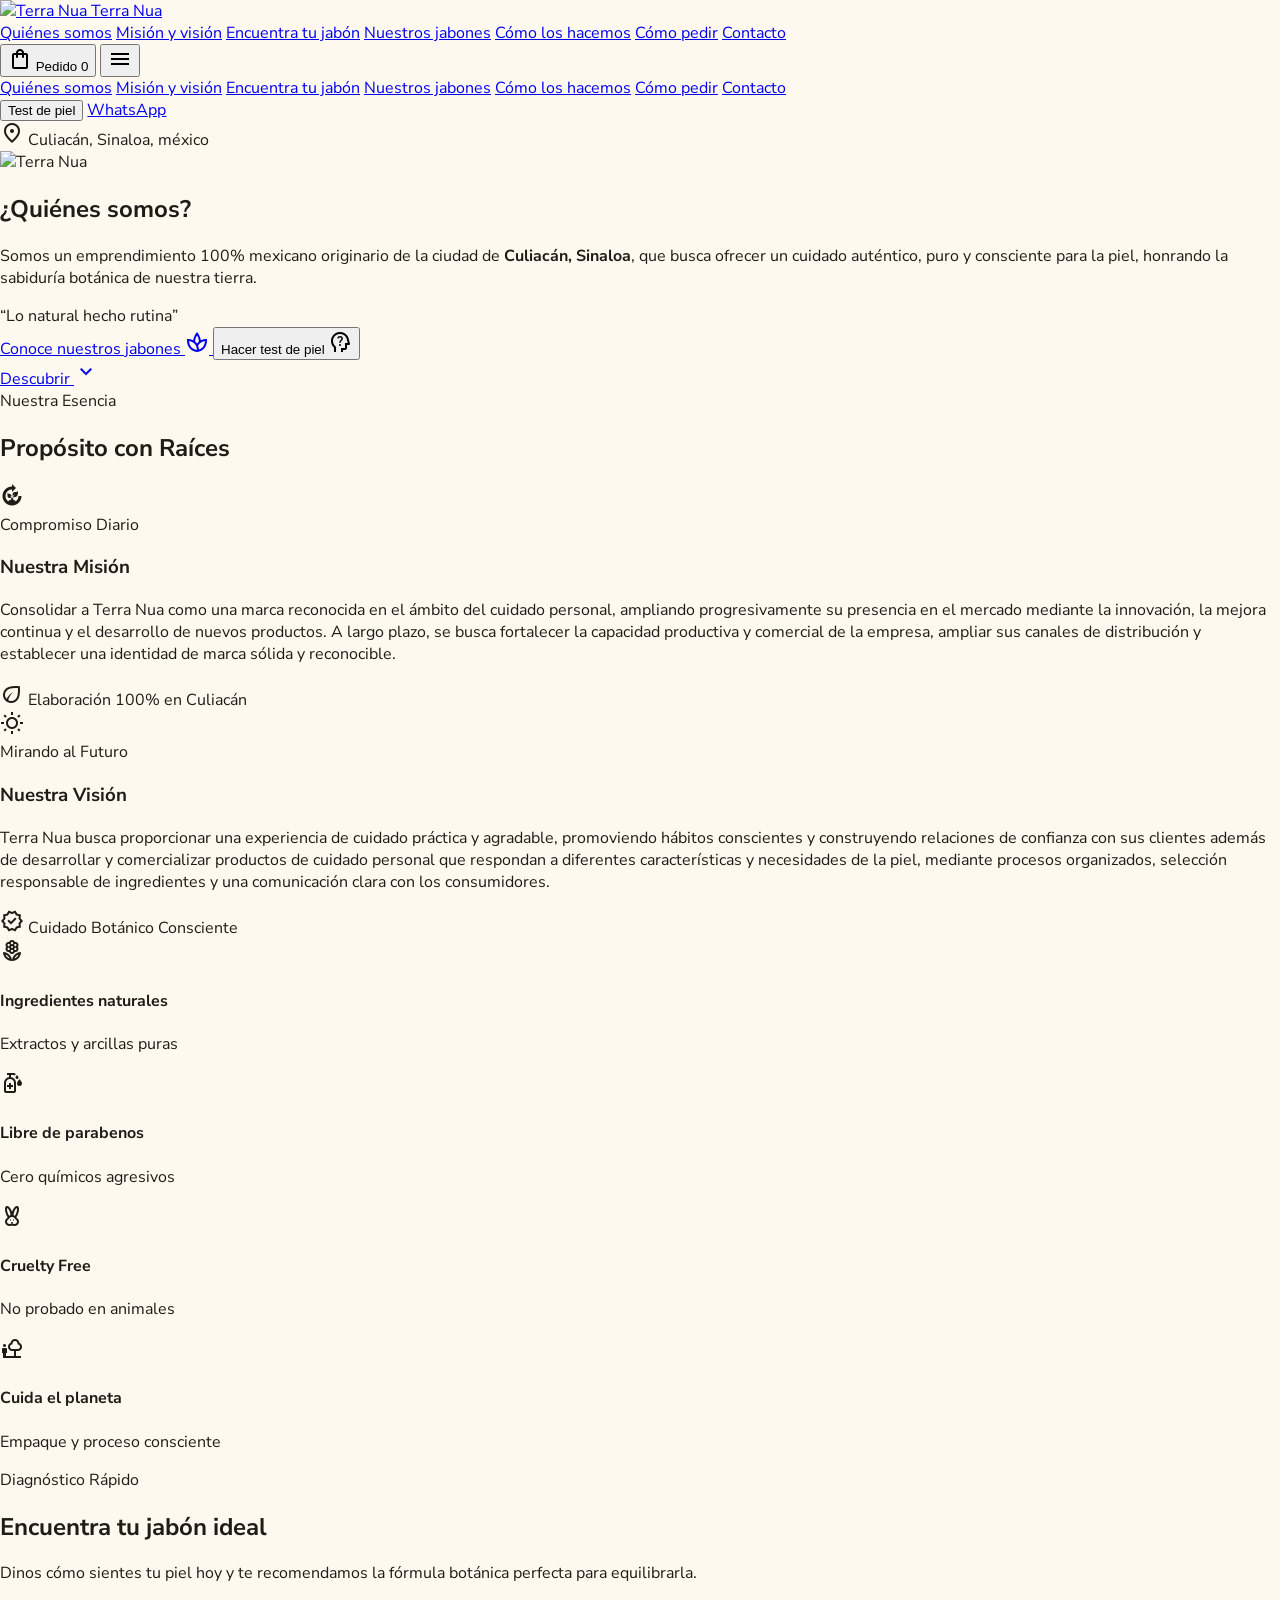
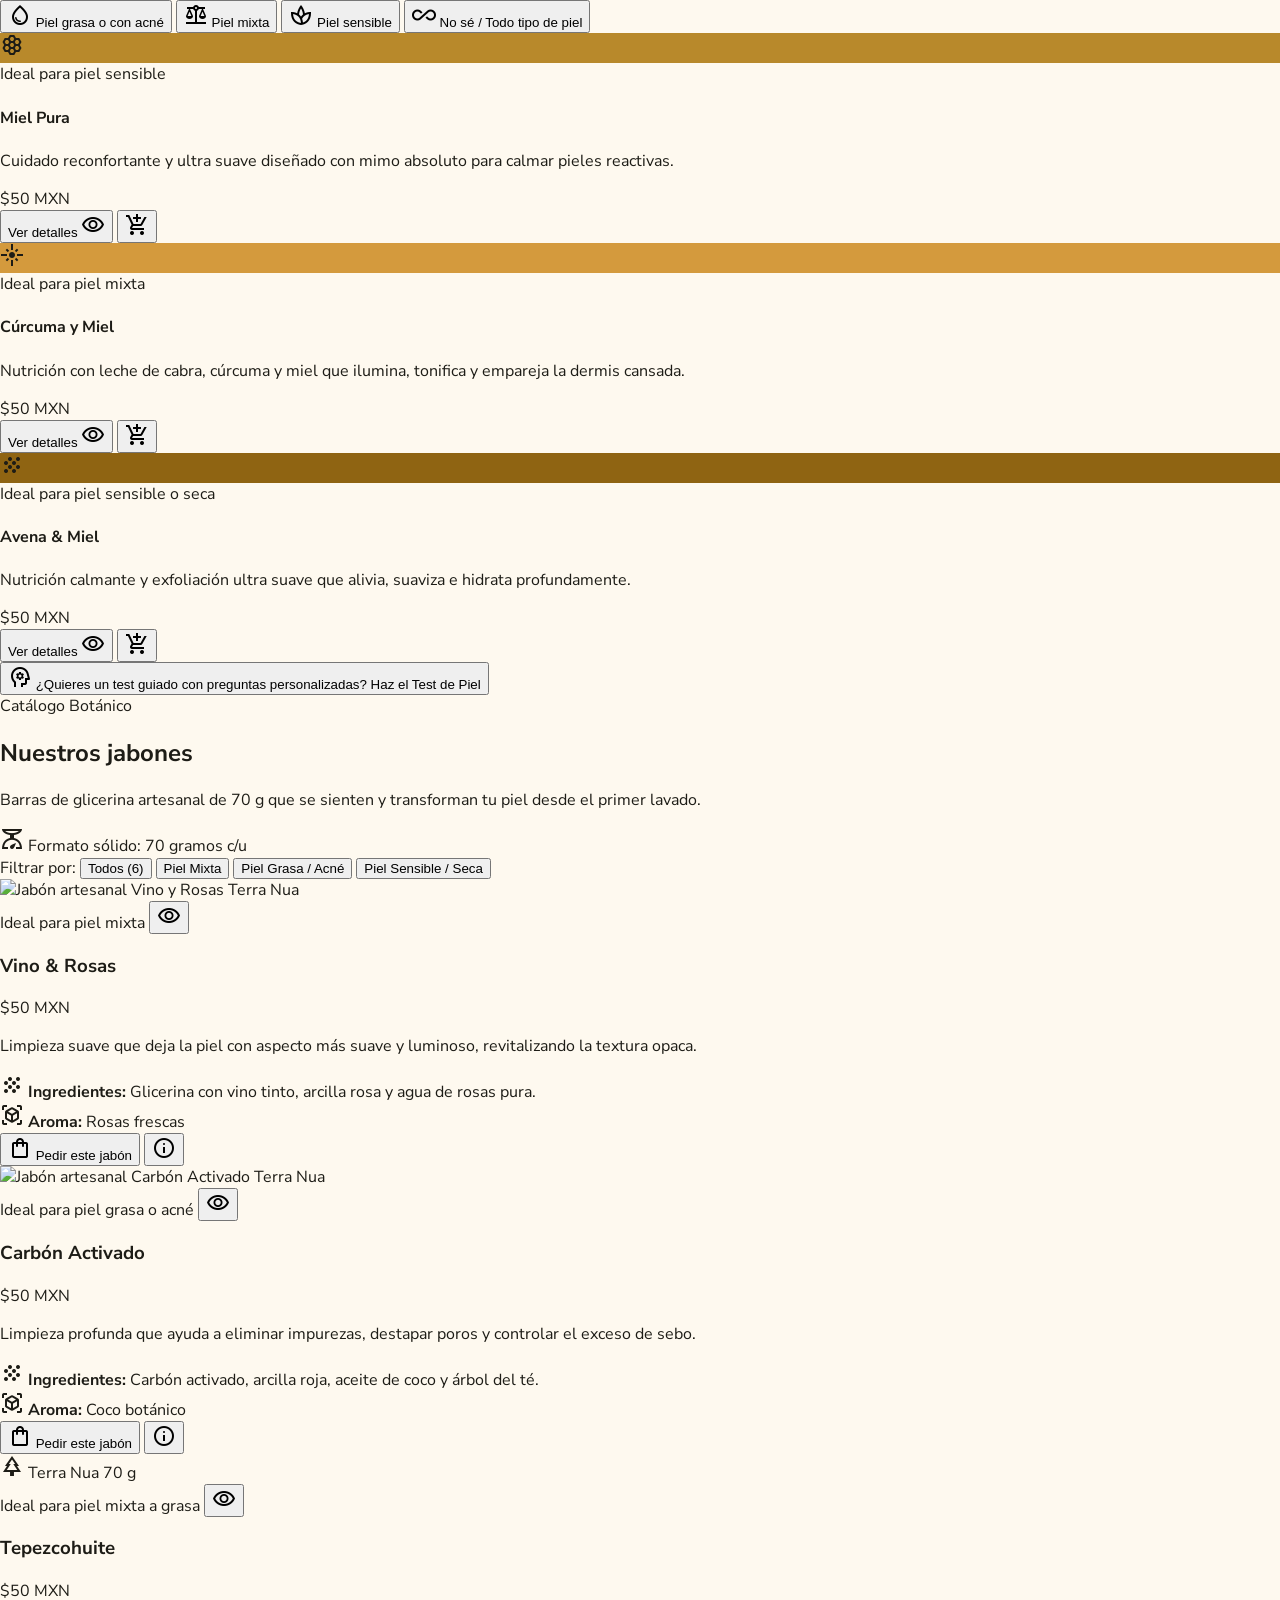
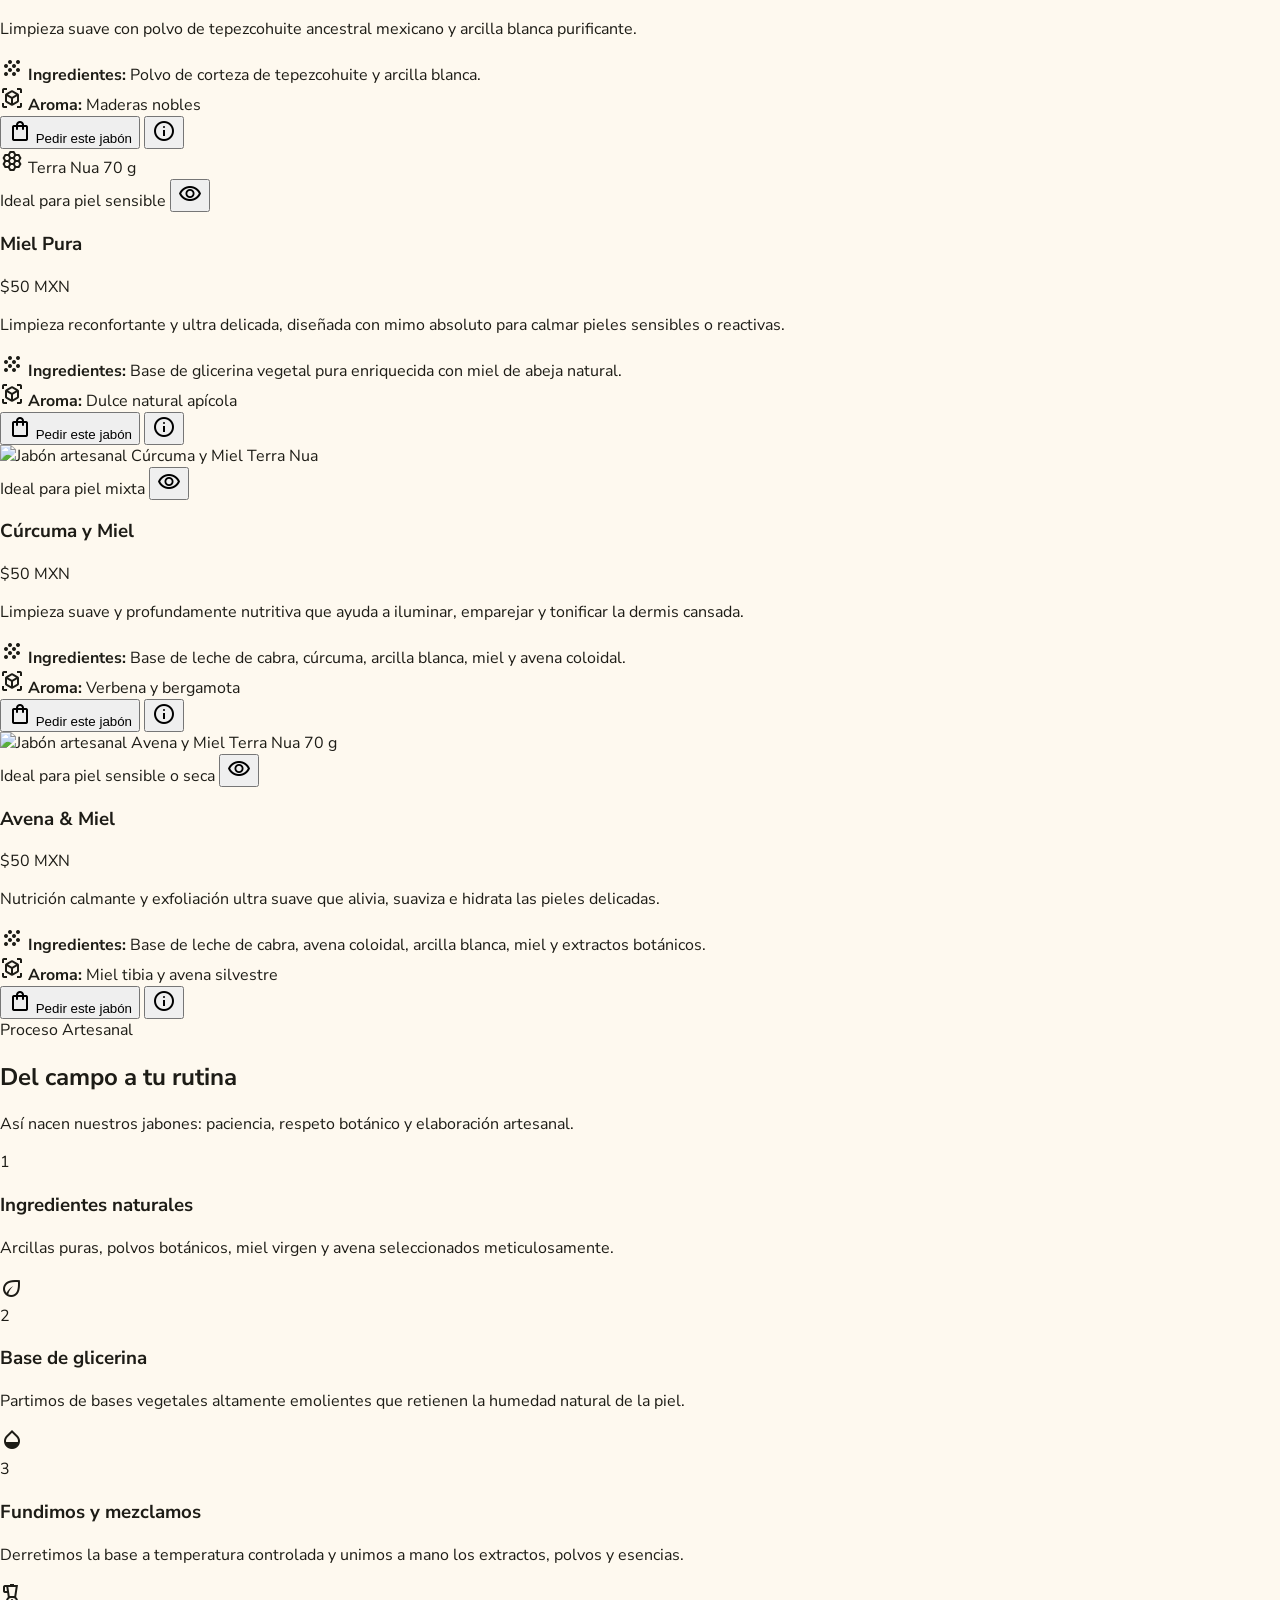
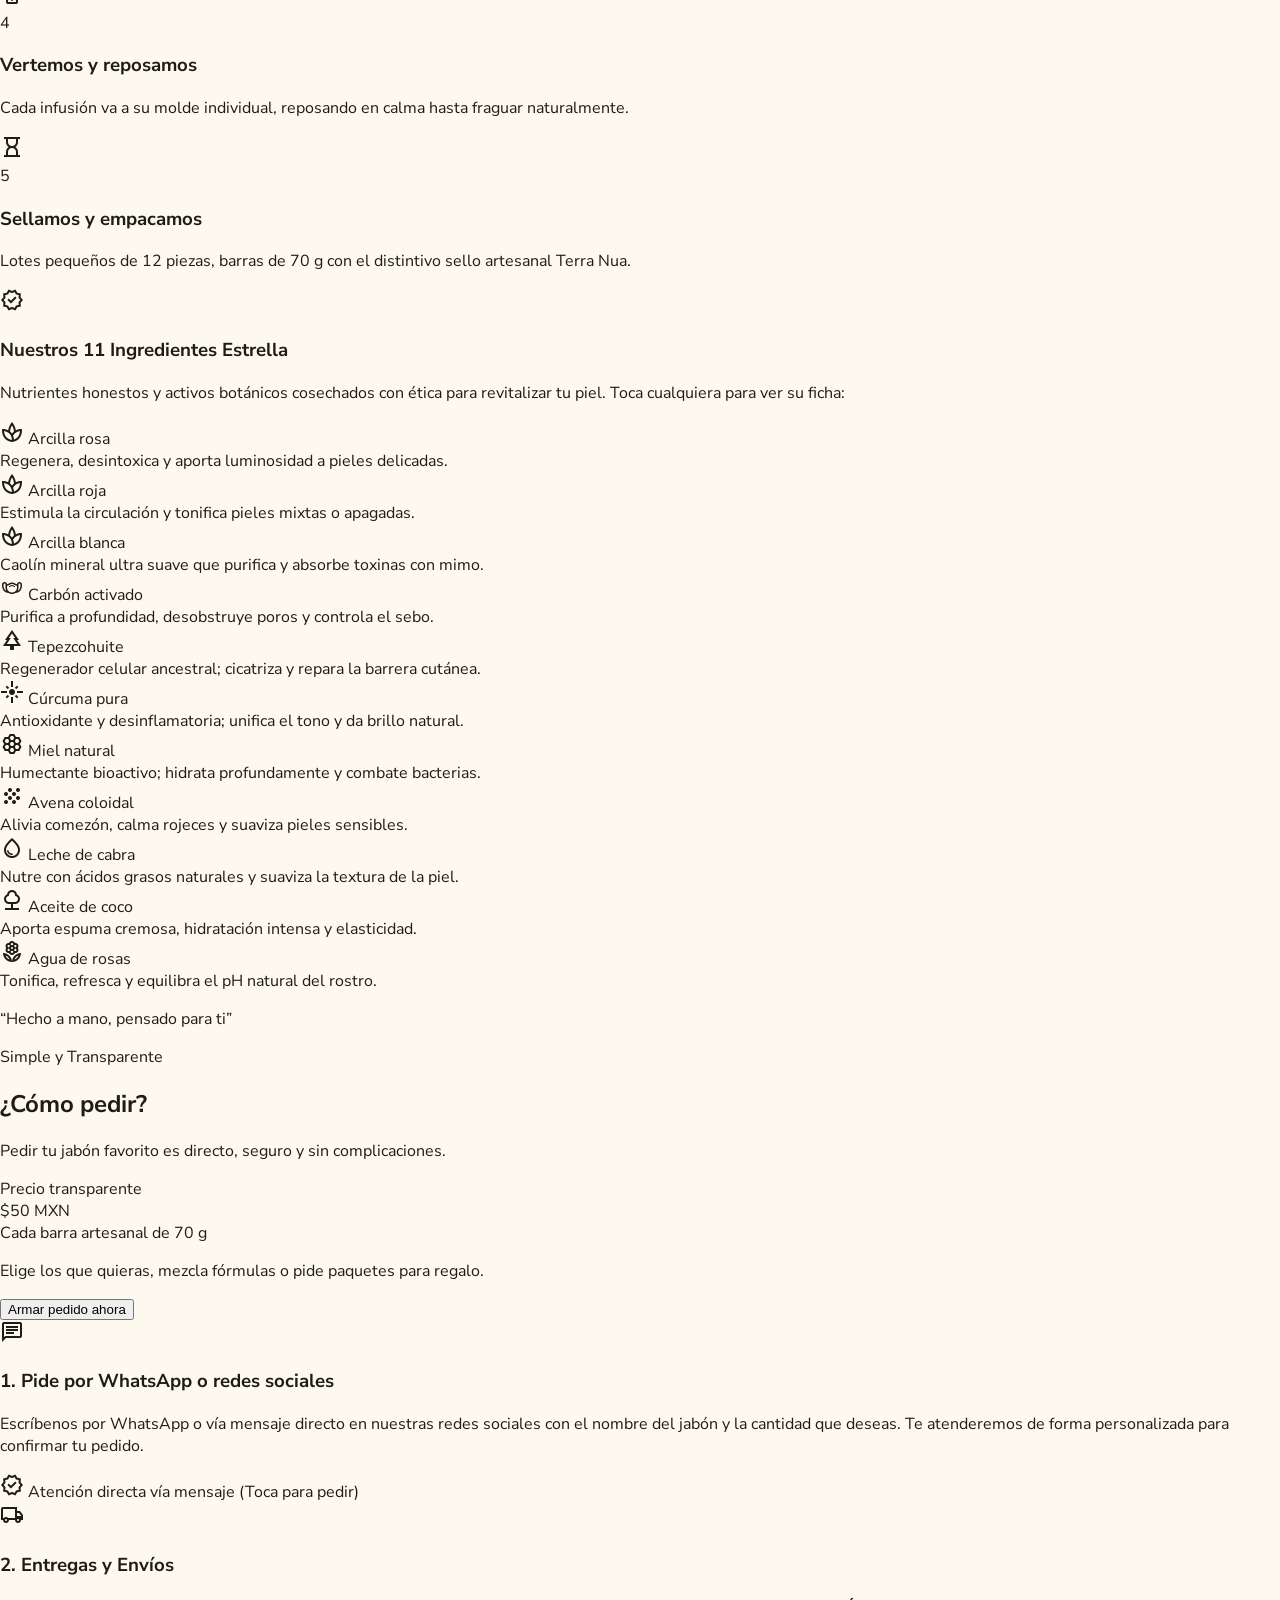
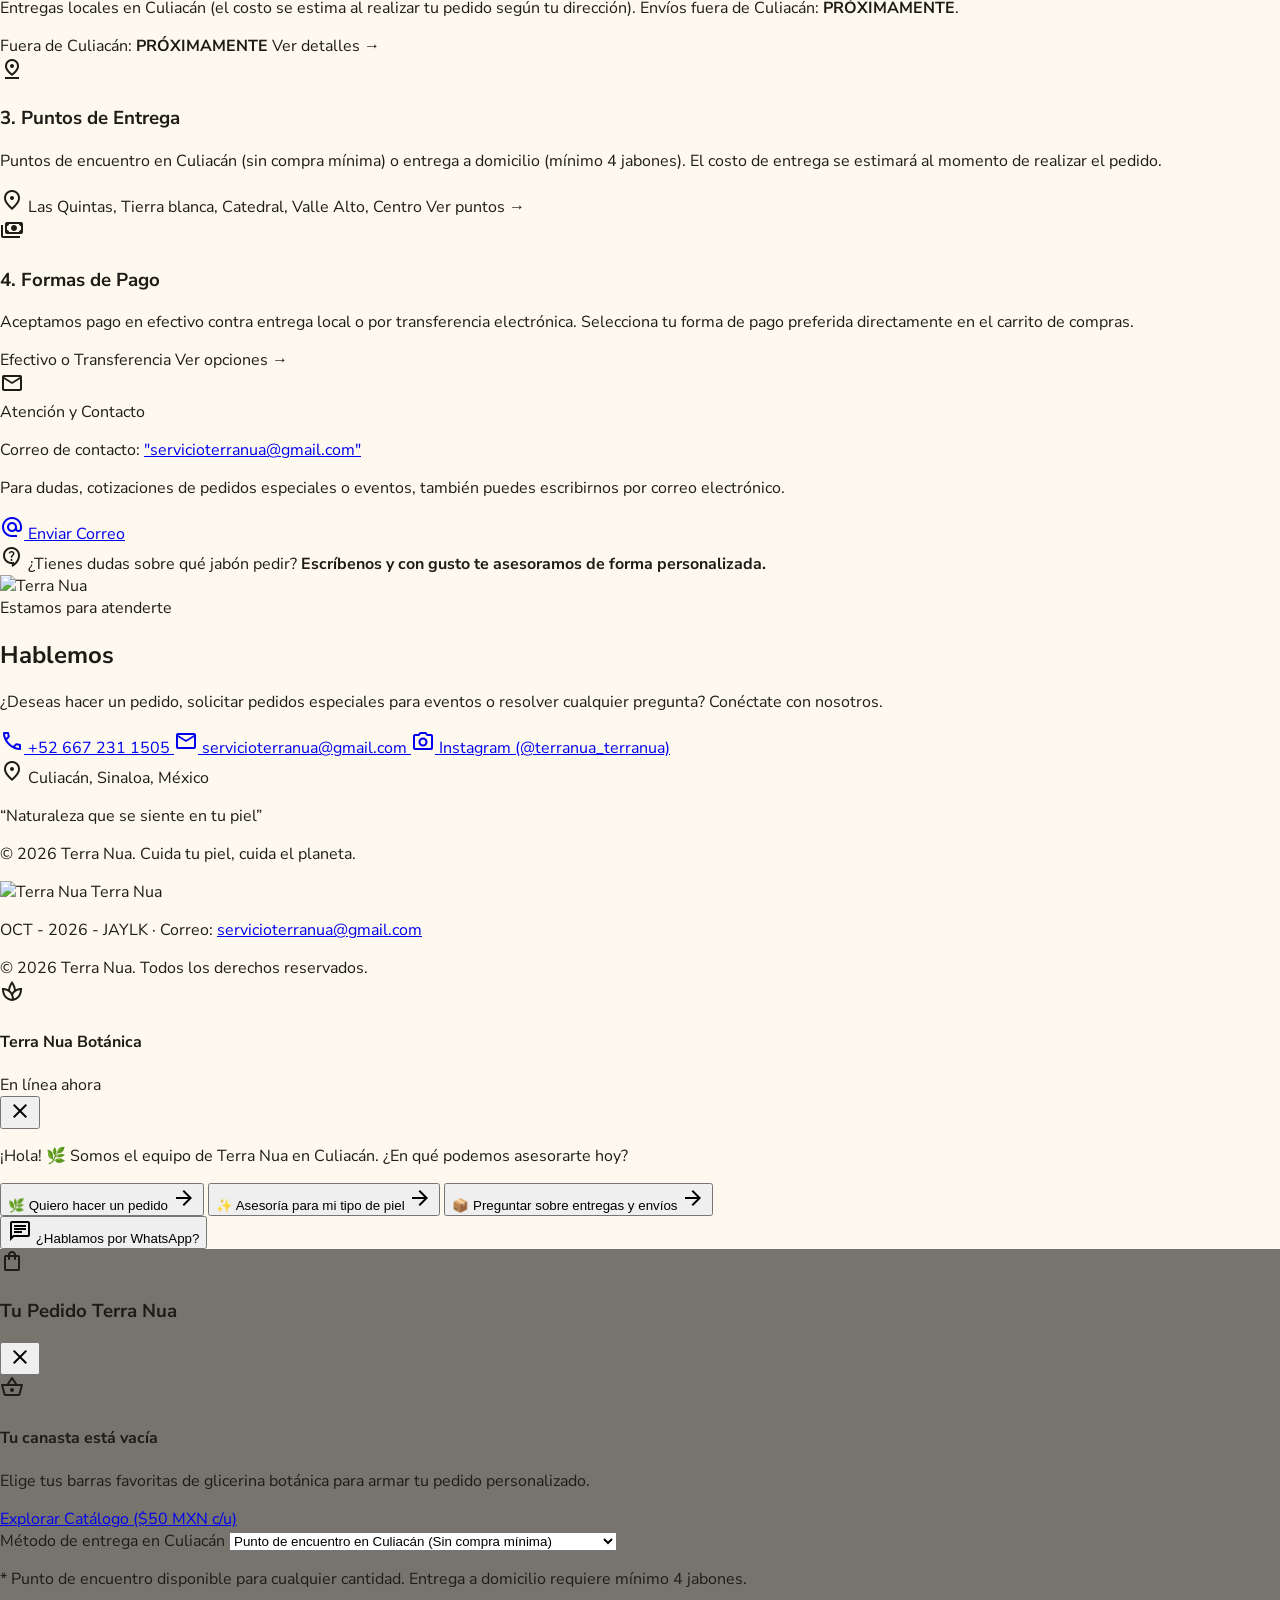
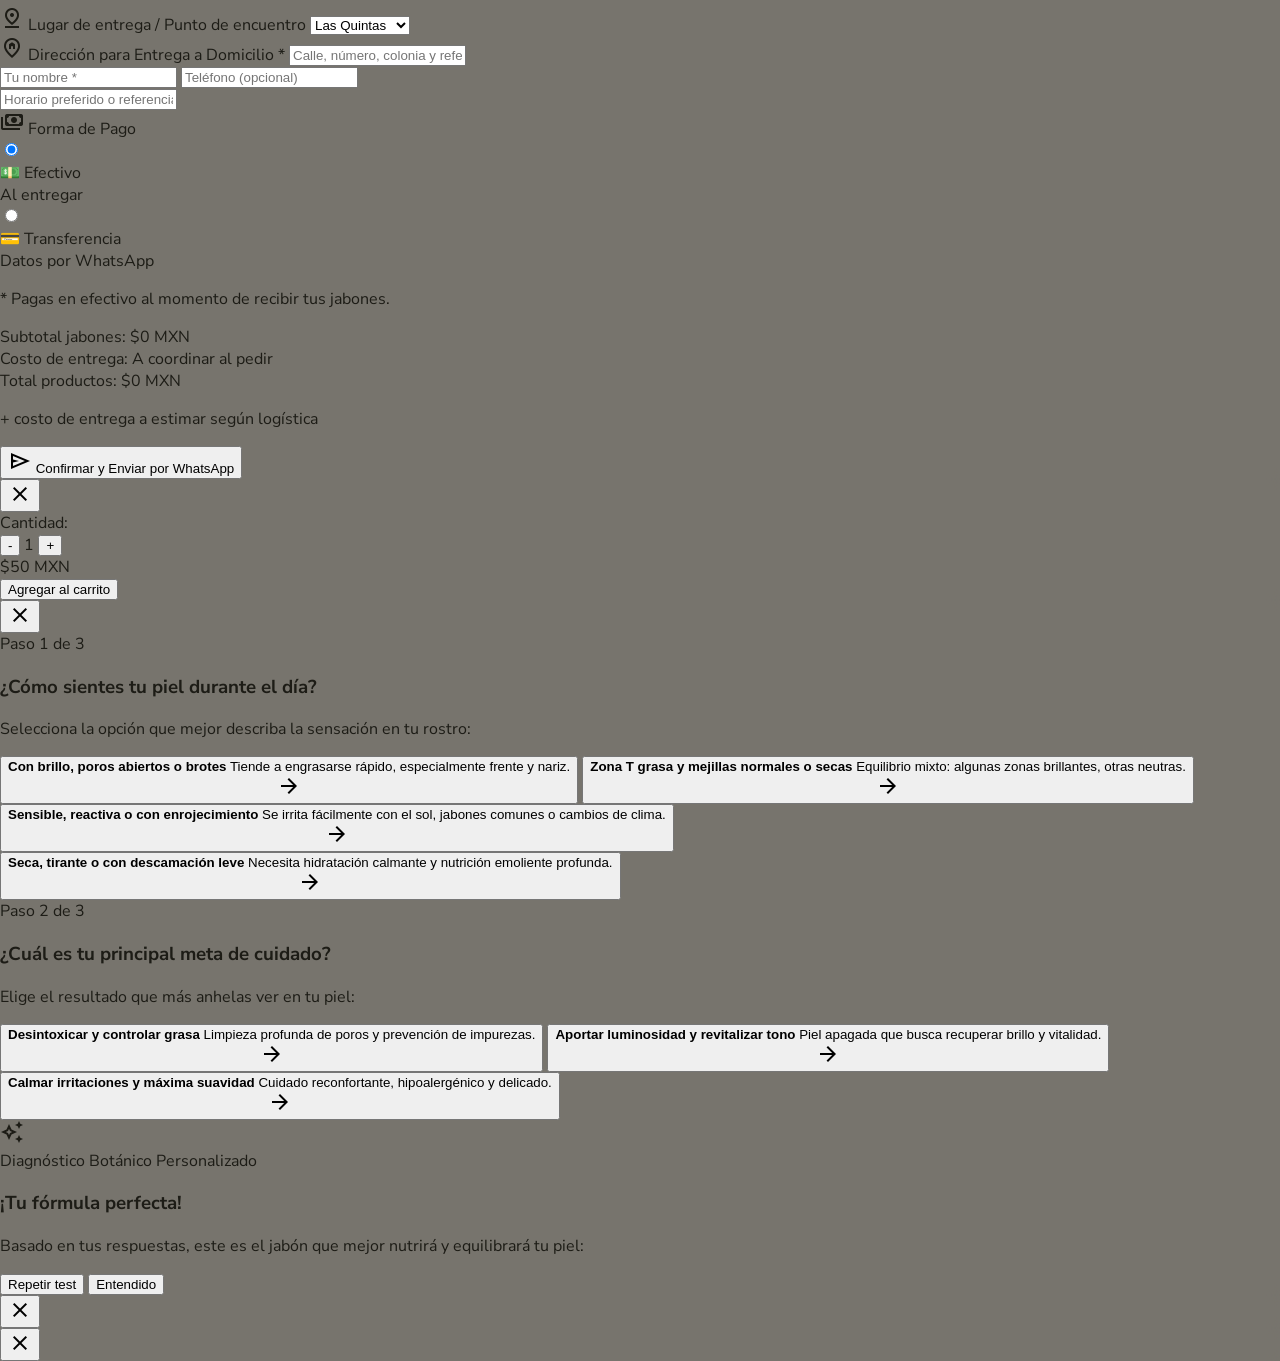
==== index.html @ 528c6fbd "Add files via upload" ====
<!DOCTYPE html>
<html lang="es" class="scroll-smooth">
<head>
  <meta charset="utf-8">
  <meta content="width=device-width, initial-scale=1.0" name="viewport">
  <title>Terra Nua | Jabones Artesanales Botánicos - Culiacán, Sinaloa</title>
  <meta name="description" content="Jabones artesanales botánicos de 70g hechos a mano en Culiacán, Sinaloa. Ingredientes naturales, puros y conscientes para el cuidado de tu piel.">
  
  <!-- Favicon -->
  <link rel="icon" type="image/png" href="https://lh3.googleusercontent.com/aida-public/[base64]">
  
  <!-- Fonts & Icons -->
  <link rel="preconnect" href="https://fonts.googleapis.com">
  <link rel="preconnect" href="https://fonts.gstatic.com" crossorigin="">
  <link href="https://fonts.googleapis.com/css2?family=Nunito+Sans:ital,opsz,wght@0,6..12,300..900;1,6..12,300..900&amp;family=Playfair+Display:ital,wght@0,400..900;1,400..900&amp;display=swap" rel="stylesheet">
  <link href="https://fonts.googleapis.com/css2?family=Material+Symbols+Outlined:opsz,wght,FILL,GRAD@20..48,100..700,0..1,-50..200" rel="stylesheet">

  <style>
    @layer base {
      html, body {
        margin: 0;
        padding: 0;
      }
      body {
        background-color: #fef9ef;
        color: #1d1c16;
        font-family: 'Nunito Sans', sans-serif;
      }
    }
    
    /* Custom Scrollbar */
    ::-webkit-scrollbar {
      width: 8px;
    }
    ::-webkit-scrollbar-track {
      background: #f8f3e9;
    }
    ::-webkit-scrollbar-thumb {
      background: #c4c8bb;
      border-radius: 4px;
    }
    ::-webkit-scrollbar-thumb:hover {
      background: #74796d;
    }

    /* Animation Utilities */
    @keyframes pulseSoft {
      0%, 100% { transform: scale(1); opacity: 1; }
      50% { transform: scale(1.05); opacity: 0.9; }
    }
    .animate-pulse-soft {
      animation: pulseSoft 2.5s infinite ease-in-out;
    }

    /* Modal Backdrop */
    .modal-backdrop {
      background: rgba(29, 28, 22, 0.6);
      backdrop-filter: blur(6px);
    }
  </style>

  <script src="https://cdn.tailwindcss.com"></script>
  <script id="tailwind-config">
    tailwind.config = {
      darkMode: "class",
      theme: {
        extend: {
          colors: {
            "surface-tint": "#4a6638",
            "surface": "#fef9ef",
            "error-container": "#ffdad6",
            "inverse-primary": "#afd098",
            "on-tertiary-fixed-variant": "#5e4100",
            "on-secondary-fixed": "#390c00",
            "inverse-on-surface": "#f5f0e6",
            "on-tertiary-fixed": "#271900",
            "on-secondary-container": "#78351e",
            "on-primary": "#ffffff",
            "secondary": "#934a31",
            "primary-container": "#2f4a1f",
            "on-error": "#ffffff",
            "on-secondary-fixed-variant": "#75331c",
            "on-primary-fixed": "#082100",
            "primary-fixed": "#cbedb2",
            "outline": "#74796d",
            "on-error-container": "#93000a",
            "on-surface": "#1d1c16",
            "surface-container-low": "#f8f3e9",
            "surface-container": "#f2ede3",
            "secondary-container": "#fea182",
            "background": "#fef9ef",
            "surface-variant": "#e7e2d8",
            "on-primary-fixed-variant": "#334e22",
            "on-primary-container": "#99b983",
            "on-background": "#1d1c16",
            "primary": "#19330a",
            "primary-fixed-dim": "#afd098",
            "tertiary-fixed-dim": "#f3be5b",
            "error": "#ba1a1a",
            "outline-variant": "#c4c8bb",
            "on-tertiary": "#ffffff",
            "surface-container-lowest": "#ffffff",
            "surface-container-high": "#ede8de",
            "secondary-fixed": "#ffdbd0",
            "secondary-fixed-dim": "#ffb59d",
            "on-surface-variant": "#43483e",
            "tertiary-container": "#5a3e00",
            "tertiary-fixed": "#ffdea9",
            "tertiary": "#3d2900",
            "on-tertiary-container": "#dba847",
            "surface-dim": "#dedad0",
            "surface-container-highest": "#e7e2d8",
            "inverse-surface": "#32302a",
            "on-secondary": "#ffffff",
            "surface-bright": "#fef9ef"
          },
          borderRadius: {
            "DEFAULT": "0.25rem",
            "lg": "0.5rem",
            "xl": "0.75rem",
            "2xl": "1rem",
            "3xl": "1.5rem",
            "full": "9999px"
          },
          spacing: {
            "space-lg": "1.5rem",
            "space-xl": "2.5rem",
            "space-md": "1rem",
            "margin-mobile": "1.25rem",
            "gutter-mobile": "1rem",
            "space-sm": "0.5rem",
            "space-2xl": "4rem",
            "gutter": "1.5rem",
            "margin": "3rem",
            "space-xs": "0.25rem"
          },
          fontFamily: {
            "headline-lg-mobile": ["Playfair Display", "serif"],
            "label-sm": ["Nunito Sans", "sans-serif"],
            "headline-sm": ["Playfair Display", "serif"],
            "label-lg": ["Nunito Sans", "sans-serif"],
            "headline-md": ["Playfair Display", "serif"],
            "display-mobile": ["Playfair Display", "serif"],
            "title-md": ["Nunito Sans", "sans-serif"],
            "headline-lg": ["Playfair Display", "serif"],
            "title-lg": ["Nunito Sans", "sans-serif"],
            "body-sm": ["Nunito Sans", "sans-serif"],
            "body-md": ["Nunito Sans", "sans-serif"],
            "body-lg": ["Nunito Sans", "sans-serif"],
            "display": ["Playfair Display", "serif"]
          },
          fontSize: {
            "headline-lg-mobile": ["1.75rem", { "lineHeight": "2.25rem", "fontWeight": "600" }],
            "label-sm": ["0.75rem", { "lineHeight": "1rem", "letterSpacing": "0.06em", "fontWeight": "600" }],
            "headline-sm": ["1.25rem", { "lineHeight": "1.75rem", "fontWeight": "500" }],
            "label-lg": ["0.875rem", { "lineHeight": "1.25rem", "letterSpacing": "0.04em", "fontWeight": "600" }],
            "headline-md": ["1.75rem", { "lineHeight": "2.25rem", "fontWeight": "500" }],
            "display-mobile": ["2.25rem", { "lineHeight": "2.75rem", "letterSpacing": "-0.01em", "fontWeight": "600" }],
            "title-md": ["1rem", { "lineHeight": "1.5rem", "fontWeight": "600" }],
            "headline-lg": ["2.5rem", { "lineHeight": "3rem", "letterSpacing": "-0.01em", "fontWeight": "600" }],
            "title-lg": ["1.125rem", { "lineHeight": "1.625rem", "fontWeight": "700" }],
            "body-sm": ["0.875rem", { "lineHeight": "1.375rem", "fontWeight": "400" }],
            "body-md": ["1rem", { "lineHeight": "1.6rem", "fontWeight": "400" }],
            "body-lg": ["1.125rem", { "lineHeight": "1.75rem", "fontWeight": "400" }],
            "display": ["3.5rem", { "lineHeight": "4rem", "letterSpacing": "-0.02em", "fontWeight": "600" }]
          }
        }
      }
    };
  </script>
</head>
<body class="bg-surface font-body-md text-on-surface antialiased min-h-screen relative selection:bg-primary-container selection:text-on-primary-container">

  <!-- ==================== NAVEGACIÓN SUPERIOR (STICKY) ==================== -->
  <header class="fixed top-0 left-0 right-0 z-50 bg-surface/90 backdrop-blur-xl shadow-[0_1px_8px_rgba(0,0,0,0.04)] border-b border-surface-container transition-all" id="main-header">
    <div class="h-20 max-w-7xl mx-auto px-6 lg:px-12 flex items-center justify-between">
      
      <!-- Logotipo & Nombre -->
      <a class="flex items-center gap-3 group" href="#quienes-somos" aria-label="Ir al inicio">
        <img alt="Terra Nua" class="h-12 w-12 object-contain rounded-full ring-2 ring-primary/20 group-hover:ring-primary/50 transition-all duration-300" src="https://lh3.googleusercontent.com/aida-public/[base64]">
        <span class="font-headline-sm text-primary tracking-tight font-semibold hidden sm:inline-block">Terra Nua</span>
      </a>

      <!-- Menú de Navegación de Escritorio -->
      <nav class="hidden xl:flex items-center gap-1 lg:gap-2" id="desktop-nav">
        <a class="nav-item font-label-lg text-label-lg text-on-surface-variant hover:text-on-surface hover:bg-surface-container transition-all py-2 px-3 rounded-lg" data-path="quienes-somos" href="#quienes-somos">Quiénes somos</a>
        <a class="nav-item font-label-lg text-label-lg text-on-surface-variant hover:text-on-surface hover:bg-surface-container transition-all py-2 px-3 rounded-lg" data-path="mision-vision" href="#mision-vision">Misión y visión</a>
        <a class="nav-item font-label-lg text-label-lg text-on-surface-variant hover:text-on-surface hover:bg-surface-container transition-all py-2 px-3 rounded-lg" data-path="encuentra-tu-jabon" href="#encuentra-tu-jabon">Encuentra tu jabón</a>
        <a class="nav-item font-label-lg text-label-lg text-on-surface-variant hover:text-on-surface hover:bg-surface-container transition-all py-2 px-3 rounded-lg" data-path="nuestros-jabones" href="#nuestros-jabones">Nuestros jabones</a>
        <a class="nav-item font-label-lg text-label-lg text-on-surface-variant hover:text-on-surface hover:bg-surface-container transition-all py-2 px-3 rounded-lg" data-path="como-los-hacemos" href="#como-los-hacemos">Cómo los hacemos</a>
        <a class="nav-item font-label-lg text-label-lg text-on-surface-variant hover:text-on-surface hover:bg-surface-container transition-all py-2 px-3 rounded-lg" data-path="como-pedir" href="#como-pedir">Cómo pedir</a>
        <a class="nav-item font-label-lg text-label-lg text-on-surface-variant hover:text-on-surface hover:bg-surface-container transition-all py-2 px-3 rounded-lg" data-path="contacto" href="#contacto">Contacto</a>
      </nav>

      <!-- Botones de Acción: Carrito y Menú Móvil -->
      <div class="flex items-center gap-3">
        <!-- Botón de Carrito de Compras -->
        <button id="open-cart-btn" class="relative flex items-center gap-2 px-3.5 py-2 rounded-full bg-surface-container hover:bg-surface-container-high text-primary font-label-lg text-label-lg transition-all shadow-xs group" aria-label="Abrir carrito de compras">
          <span class="material-symbols-outlined text-xl group-hover:scale-110 transition-transform">shopping_bag</span>
          <span class="hidden sm:inline font-semibold">Pedido</span>
          <span id="cart-badge" class="bg-secondary text-white text-[11px] font-bold px-2 py-0.5 rounded-full min-w-[20px] text-center">0</span>
        </button>

        <!-- Botón Hamburguesa Móvil -->
        <button id="mobile-menu-btn" class="xl:hidden p-2 rounded-lg text-on-surface hover:bg-surface-container transition-colors" aria-label="Abrir menú de navegación">
          <span class="material-symbols-outlined text-2xl" id="menu-icon">menu</span>
        </button>
      </div>

    </div>

    <!-- Menú Desplegable Móvil -->
    <div id="mobile-menu" class="hidden xl:hidden bg-surface-container-low border-b border-surface-container px-6 py-5 shadow-lg">
      <div class="flex flex-col gap-2">
        <a class="mobile-nav-link py-2.5 px-4 rounded-lg font-label-lg text-primary hover:bg-surface-container transition-colors" href="#quienes-somos">Quiénes somos</a>
        <a class="mobile-nav-link py-2.5 px-4 rounded-lg font-label-lg text-primary hover:bg-surface-container transition-colors" href="#mision-vision">Misión y visión</a>
        <a class="mobile-nav-link py-2.5 px-4 rounded-lg font-label-lg text-primary hover:bg-surface-container transition-colors" href="#encuentra-tu-jabon">Encuentra tu jabón</a>
        <a class="mobile-nav-link py-2.5 px-4 rounded-lg font-label-lg text-primary hover:bg-surface-container transition-colors" href="#nuestros-jabones">Nuestros jabones</a>
        <a class="mobile-nav-link py-2.5 px-4 rounded-lg font-label-lg text-primary hover:bg-surface-container transition-colors" href="#como-los-hacemos">Cómo los hacemos</a>
        <a class="mobile-nav-link py-2.5 px-4 rounded-lg font-label-lg text-primary hover:bg-surface-container transition-colors" href="#como-pedir">Cómo pedir</a>
        <a class="mobile-nav-link py-2.5 px-4 rounded-lg font-label-lg text-primary hover:bg-surface-container transition-colors" href="#contacto">Contacto</a>
        <div class="pt-3 border-t border-surface-container flex gap-3">
          <button onclick="openSkinQuizModal()" class="flex-1 py-2.5 px-4 rounded-lg bg-surface-container text-primary font-label-lg font-semibold text-center hover:bg-surface-container-high">
            Test de piel
          </button>
          <a href="https://wa.me/526672311505?text=Hola%20Terra%20Nua%2C%20quisiera%20pedir%20informaci%C3%B3n" target="_blank" rel="noopener noreferrer" class="flex-1 py-2.5 px-4 rounded-lg bg-primary text-on-primary font-label-lg font-semibold text-center hover:bg-secondary">
            WhatsApp
          </a>
        </div>
      </div>
    </div>
  </header>

  <!-- ==================== CONTENIDO PRINCIPAL ==================== -->
  <main class="w-full pt-20 bg-surface">
    <div class="flex flex-col w-full text-on-surface">

      <!-- ==================== 1. HERO / ¿QUIÉNES SOMOS? ==================== -->
      <section class="relative w-full overflow-hidden bg-surface py-20 lg:py-28 flex flex-col items-center justify-center text-center px-6 lg:px-12" id="quienes-somos">
        <!-- Ambient subtle background decorative botanical blobs -->
        <div class="absolute -top-24 -left-24 w-96 h-96 rounded-full bg-primary/5 blur-3xl pointer-events-none"></div>
        <div class="absolute -bottom-24 -right-24 w-96 h-96 rounded-full bg-secondary-container/20 blur-3xl pointer-events-none"></div>

        <div class="relative max-w-4xl mx-auto flex flex-col items-center">
          
          <!-- Badge de Origen -->
          <div class="inline-flex items-center gap-2 px-4 py-1.5 rounded-full bg-surface-container text-on-surface-variant font-label-sm text-label-sm uppercase tracking-wider mb-8 shadow-sm">
            <span class="material-symbols-outlined text-sm text-secondary">location_on</span>
            <span>Culiacán, Sinaloa, méxico</span>
          </div>

          <!-- Logotipo Emblemático -->
          <div class="mb-8 w-32 h-32 md:w-40 md:h-40 rounded-full bg-surface-container-lowest p-4 shadow-[0_8px_30px_rgba(47,74,31,0.08)] flex items-center justify-center transform hover:scale-105 transition-transform duration-500 cursor-pointer" onclick="window.scrollTo({top: 0, behavior: 'smooth'})" title="Terra Nua">
            <img alt="Terra Nua" class="w-full h-full object-contain rounded-full" src="https://lh3.googleusercontent.com/aida-public/[base64]">
          </div>

          <!-- Título Grande Serif -->
          <h1 class="font-headline-lg text-headline-lg text-primary tracking-tight mb-4 max-w-2xl">
            ¿Quiénes somos?
          </h1>

          <!-- Reseña -->
          <p class="font-body-lg text-body-lg text-on-surface-variant max-w-2xl leading-relaxed mb-6">
            Somos un emprendimiento 100% mexicano originario de la ciudad de <strong class="text-primary font-semibold">Culiacán, Sinaloa</strong>, que busca ofrecer un cuidado auténtico, puro y consciente para la piel, honrando la sabiduría botánica de nuestra tierra.
          </p>

          <!-- Eslogan en Cursiva -->
          <div class="font-headline-md text-headline-md text-secondary italic mb-10 tracking-normal">
            “Lo natural hecho rutina”
          </div>

          <!-- Botón de Acción Principal -->
          <div class="flex flex-col sm:flex-row items-center gap-4">
            <a class="inline-flex items-center justify-center gap-3 px-8 py-4 rounded-lg bg-primary text-on-primary font-title-md text-title-md hover:bg-secondary transition-all shadow-[0_8px_20px_-4px_rgba(47,74,31,0.25)] hover:shadow-lg transform hover:-translate-y-0.5 active:translate-y-0" href="#nuestros-jabones">
              <span>Conoce nuestros jabones</span>
              <span class="material-symbols-outlined text-[20px]">spa</span>
            </a>
            <button onclick="openSkinQuizModal()" class="inline-flex items-center justify-center gap-2 px-6 py-4 rounded-lg bg-surface-container text-primary font-title-md text-title-md hover:bg-surface-container-high transition-colors shadow-xs transform hover:-translate-y-0.5">
              <span>Hacer test de piel</span>
              <span class="material-symbols-outlined text-[20px]">psychology_alt</span>
            </button>
          </div>

          <!-- Indicador animado de scroll -->
          <a class="mt-16 flex flex-col items-center text-on-surface-variant hover:text-primary transition-colors group cursor-pointer" href="#mision-vision" aria-label="Bajar a la siguiente sección">
            <span class="font-label-sm text-label-sm uppercase tracking-widest mb-2 opacity-75">Descubrir</span>
            <span class="material-symbols-outlined text-2xl animate-bounce">expand_more</span>
          </a>

        </div>
      </section>

      <!-- ==================== 2. MISIÓN Y VISIÓN ==================== -->
      <section class="w-full py-20 bg-surface-container-low px-6 lg:px-12" id="mision-vision">
        <div class="max-w-6xl mx-auto">
          
          <div class="text-center max-w-2xl mx-auto mb-16">
            <span class="font-label-sm text-label-sm uppercase tracking-widest text-secondary font-bold">Nuestra Esencia</span>
            <h2 class="font-headline-lg text-headline-lg text-primary mt-2">Propósito con Raíces</h2>
            <div class="w-12 h-0.5 bg-secondary mx-auto mt-4 rounded-full"></div>
          </div>

          <!-- Tarjetas Misión & Visión -->
          <div class="grid grid-cols-1 md:grid-cols-2 gap-8 mb-16">
            
            <!-- Misión -->
            <div class="bg-surface-container-lowest p-8 lg:p-10 rounded-xl shadow-[0_4px_16px_-2px_rgba(107,74,58,0.06)] flex flex-col justify-between relative overflow-hidden group hover:shadow-md transition-shadow">
              <div class="absolute -right-8 -top-8 w-28 h-28 bg-surface-container-low rounded-full pointer-events-none group-hover:scale-110 transition-transform"></div>
              <div>
                <div class="w-14 h-14 rounded-lg bg-surface-container flex items-center justify-center text-primary mb-6 shadow-xs">
                  <span class="material-symbols-outlined text-3xl">compost</span>
                </div>
                <span class="font-label-sm text-label-sm uppercase tracking-wider text-secondary font-bold">Compromiso Diario</span>
                <h3 class="font-headline-sm text-headline-sm text-primary mt-1 mb-4">Nuestra Misión</h3>
                <p class="font-body-md text-body-md text-on-surface-variant leading-relaxed">
                  Consolidar a Terra Nua como una marca reconocida en el ámbito del cuidado personal, ampliando progresivamente su presencia en el mercado mediante la innovación, la mejora continua y el desarrollo de nuevos productos. A largo plazo, se busca fortalecer la capacidad productiva y comercial de la empresa, ampliar sus canales de distribución y establecer una identidad de marca sólida y reconocible.
                </p>
              </div>
              <div class="mt-8 pt-4 border-t border-surface-container flex items-center gap-2 text-primary font-label-lg text-label-lg">
                <span class="material-symbols-outlined text-lg text-secondary">eco</span>
                <span class="font-semibold text-xs tracking-wider uppercase">Elaboración 100% en Culiacán</span>
              </div>
            </div>

            <!-- Visión -->
            <div class="bg-surface-container-lowest p-8 lg:p-10 rounded-xl shadow-[0_4px_16px_-2px_rgba(107,74,58,0.06)] flex flex-col justify-between relative overflow-hidden group hover:shadow-md transition-shadow">
              <div class="absolute -right-8 -top-8 w-28 h-28 bg-surface-container-low rounded-full pointer-events-none group-hover:scale-110 transition-transform"></div>
              <div>
                <div class="w-14 h-14 rounded-lg bg-surface-container flex items-center justify-center text-secondary mb-6 shadow-xs">
                  <span class="material-symbols-outlined text-3xl">wb_sunny</span>
                </div>
                <span class="font-label-sm text-label-sm uppercase tracking-wider text-secondary font-bold">Mirando al Futuro</span>
                <h3 class="font-headline-sm text-headline-sm text-primary mt-1 mb-4">Nuestra Visión</h3>
                <p class="font-body-md text-body-md text-on-surface-variant leading-relaxed">
                  Terra Nua busca proporcionar una experiencia de cuidado práctica y agradable, promoviendo hábitos conscientes y construyendo relaciones de confianza con sus clientes además de desarrollar y comercializar productos de cuidado personal que respondan a diferentes características y necesidades de la piel, mediante procesos organizados, selección responsable de ingredientes y una comunicación clara con los consumidores.
                </p>
              </div>
              <div class="mt-8 pt-4 border-t border-surface-container flex items-center gap-2 text-primary font-label-lg text-label-lg">
                <span class="material-symbols-outlined text-lg text-secondary">verified</span>
                <span class="font-semibold text-xs tracking-wider uppercase">Cuidado Botánico Consciente</span>
              </div>
            </div>

          </div>

          <!-- 4 Sellos / Insignias de Calidad -->
          <div class="grid grid-cols-2 md:grid-cols-4 gap-4 lg:gap-6 bg-surface-container p-6 lg:p-8 rounded-xl shadow-sm">
            <div class="flex flex-col items-center text-center p-3 rounded-lg hover:bg-surface-container-high transition-colors cursor-pointer" onclick="showNotification('🌱 Extraemos el poder de arcillas puras y botánicos cosechados con respeto.')">
              <div class="w-12 h-12 rounded-full bg-surface-container-lowest flex items-center justify-center text-primary mb-3 shadow-xs">
                <span class="material-symbols-outlined text-2xl">local_florist</span>
              </div>
              <h4 class="font-title-md text-title-md text-primary font-bold">Ingredientes naturales</h4>
              <p class="font-body-sm text-body-sm text-on-surface-variant mt-1">Extractos y arcillas puras</p>
            </div>

            <div class="flex flex-col items-center text-center p-3 rounded-lg hover:bg-surface-container-high transition-colors cursor-pointer" onclick="showNotification('🧼 Fórmulas puras sin parabenos, sulfatos ni conservantes artificiales dañinos.')">
              <div class="w-12 h-12 rounded-full bg-surface-container-lowest flex items-center justify-center text-primary mb-3 shadow-xs">
                <span class="material-symbols-outlined text-2xl">sanitizer</span>
              </div>
              <h4 class="font-title-md text-title-md text-primary font-bold">Libre de parabenos</h4>
              <p class="font-body-sm text-body-sm text-on-surface-variant mt-1">Cero químicos agresivos</p>
            </div>

            <div class="flex flex-col items-center text-center p-3 rounded-lg hover:bg-surface-container-high transition-colors cursor-pointer" onclick="showNotification('🐰 Amor por la naturaleza: jamás testeamos en animales.')">
              <div class="w-12 h-12 rounded-full bg-surface-container-lowest flex items-center justify-center text-primary mb-3 shadow-xs">
                <span class="material-symbols-outlined text-2xl">cruelty_free</span>
              </div>
              <h4 class="font-title-md text-title-md text-primary font-bold">Cruelty Free</h4>
              <p class="font-body-sm text-body-sm text-on-surface-variant mt-1">No probado en animales</p>
            </div>

            <div class="flex flex-col items-center text-center p-3 rounded-lg hover:bg-surface-container-high transition-colors cursor-pointer" onclick="showNotification('🌍 Empaques biodegradables y elaboración consciente en lotes pequeños.')">
              <div class="w-12 h-12 rounded-full bg-surface-container-lowest flex items-center justify-center text-primary mb-3 shadow-xs">
                <span class="material-symbols-outlined text-2xl">nature_people</span>
              </div>
              <h4 class="font-title-md text-title-md text-primary font-bold">Cuida el planeta</h4>
              <p class="font-body-sm text-body-sm text-on-surface-variant mt-1">Empaque y proceso consciente</p>
            </div>
          </div>

        </div>
      </section>

      <!-- ==================== 3. ENCUENTRA TU JABÓN IDEAL (Selector Interactivo) ==================== -->
      <section class="w-full py-20 bg-surface px-6 lg:px-12" id="encuentra-tu-jabon">
        <div class="max-w-5xl mx-auto">
          
          <div class="text-center max-w-2xl mx-auto mb-12">
            <span class="font-label-sm text-label-sm uppercase tracking-widest text-secondary font-bold">Diagnóstico Rápido</span>
            <h2 class="font-headline-lg text-headline-lg text-primary mt-2">Encuentra tu jabón ideal</h2>
            <p class="font-body-md text-body-md text-on-surface-variant mt-3">
              Dinos cómo sientes tu piel hoy y te recomendamos la fórmula botánica perfecta para equilibrarla.
            </p>
          </div>

          <!-- Fila de Chips interactivos -->
          <div class="flex flex-wrap items-center justify-center gap-3 md:gap-4 mb-10" id="skin-filters">
            <button class="skin-tab-btn flex items-center gap-2.5 px-6 py-3.5 rounded-full font-label-lg text-label-lg transition-all duration-200 shadow-xs bg-surface-container text-on-surface hover:bg-surface-variant active:scale-95" data-type="grasa" type="button">
              <span class="material-symbols-outlined text-lg">water_drop</span>
              <span>Piel grasa o con acné</span>
            </button>
            <button class="skin-tab-btn flex items-center gap-2.5 px-6 py-3.5 rounded-full font-label-lg text-label-lg transition-all duration-200 shadow-xs bg-surface-container text-on-surface hover:bg-surface-variant active:scale-95" data-type="mixta" type="button">
              <span class="material-symbols-outlined text-lg">balance</span>
              <span>Piel mixta</span>
            </button>
            <button class="skin-tab-btn flex items-center gap-2.5 px-6 py-3.5 rounded-full font-label-lg text-label-lg transition-all duration-200 shadow-xs bg-surface-container text-on-surface hover:bg-surface-variant active:scale-95" data-type="sensible" type="button">
              <span class="material-symbols-outlined text-lg">spa</span>
              <span>Piel sensible</span>
            </button>
            <button class="skin-tab-btn flex items-center gap-2.5 px-6 py-3.5 rounded-full font-label-lg text-label-lg transition-all duration-200 bg-primary text-on-primary shadow-md active:scale-95" data-type="todo" type="button">
              <span class="material-symbols-outlined text-lg">all_inclusive</span>
              <span>No sé / Todo tipo de piel</span>
            </button>
          </div>

          <!-- Contenedor dinámico de recomendaciones -->
          <div class="min-h-[220px] transition-opacity duration-300" id="recommendation-results">
            <!-- Grid dinámico renderizado con JS -->
            <div class="grid grid-cols-1 md:grid-cols-2 lg:grid-cols-3 gap-6" id="results-grid">
              <!-- Rendered via JS dynamically -->
            </div>
          </div>

          <!-- Botón complementario para abrir test profundo -->
          <div class="mt-12 text-center">
            <button onclick="openSkinQuizModal()" class="inline-flex items-center gap-2 px-6 py-3 rounded-lg border border-secondary text-secondary hover:bg-secondary hover:text-white transition-all font-label-lg font-semibold text-label-lg shadow-xs">
              <span class="material-symbols-outlined text-xl">psychology</span>
              <span>¿Quieres un test guiado con preguntas personalizadas? Haz el Test de Piel</span>
            </button>
          </div>

        </div>
      </section>

      <!-- ==================== 4. NUESTROS JABONES (Catálogo Completo) ==================== -->
      <section class="w-full py-20 bg-surface-container-low px-6 lg:px-12" id="nuestros-jabones">
        <div class="max-w-7xl mx-auto">
          
          <div class="flex flex-col md:flex-row md:items-end justify-between mb-12 gap-6">
            <div>
              <span class="font-label-sm text-label-sm uppercase tracking-widest text-secondary font-bold">Catálogo Botánico</span>
              <h2 class="font-headline-lg text-headline-lg text-primary mt-2">Nuestros jabones</h2>
              <p class="font-body-md text-body-md text-on-surface-variant mt-2">
                Barras de glicerina artesanal de 70 g que se sienten y transforman tu piel desde el primer lavado.
              </p>
            </div>
            
            <div class="flex flex-wrap items-center gap-3">
              <div class="inline-flex items-center gap-2 px-4 py-2 rounded-lg bg-surface-container-lowest shadow-xs text-primary font-label-lg text-label-lg">
                <span class="material-symbols-outlined text-lg text-secondary">scale</span>
                <span>Formato sólido: 70 gramos c/u</span>
              </div>
            </div>
          </div>

          <!-- Filtro rápido de catálogo -->
          <div class="flex flex-wrap items-center gap-2 mb-10 pb-2 border-b border-surface-container">
            <span class="text-xs uppercase font-bold text-on-surface-variant tracking-wider mr-2">Filtrar por:</span>
            <button onclick="filterCatalog('todos')" class="catalog-filter-btn px-4 py-1.5 rounded-full text-xs font-bold uppercase tracking-wider bg-primary text-on-primary transition-all shadow-xs" data-filter="todos">Todos (6)</button>
            <button onclick="filterCatalog('mixta')" class="catalog-filter-btn px-4 py-1.5 rounded-full text-xs font-bold uppercase tracking-wider bg-surface-container text-on-surface hover:bg-surface-variant transition-all" data-filter="mixta">Piel Mixta</button>
            <button onclick="filterCatalog('grasa')" class="catalog-filter-btn px-4 py-1.5 rounded-full text-xs font-bold uppercase tracking-wider bg-surface-container text-on-surface hover:bg-surface-variant transition-all" data-filter="grasa">Piel Grasa / Acné</button>
            <button onclick="filterCatalog('sensible')" class="catalog-filter-btn px-4 py-1.5 rounded-full text-xs font-bold uppercase tracking-wider bg-surface-container text-on-surface hover:bg-surface-variant transition-all" data-filter="sensible">Piel Sensible / Seca</button>
          </div>

          <!-- Cuadrícula de 6 Jabones -->
          <div class="grid grid-cols-1 md:grid-cols-2 lg:grid-cols-3 gap-8" id="catalog-grid">

            <!-- 1. Vino & Rosas -->
            <div class="soap-card bg-surface-container-lowest rounded-xl overflow-hidden shadow-[0_4px_16px_-2px_rgba(107,74,58,0.06)] hover:shadow-[0_10px_24px_-4px_rgba(47,74,31,0.14)] transition-all flex flex-col justify-between group" data-category="mixta" id="jabon-vino">
              <div>
                <div class="h-52 bg-surface-container relative flex items-center justify-center overflow-hidden cursor-pointer" onclick="openProductModal('vino')">
                  <img alt="Jabón artesanal Vino y Rosas Terra Nua" class="w-full h-full object-cover transform group-hover:scale-105 transition-transform duration-500" src="https://lh3.googleusercontent.com/aida-public/[base64]">
                  <div class="absolute inset-0 bg-gradient-to-t from-black/20 via-transparent to-transparent"></div>
                  <span class="absolute top-4 left-4 px-3 py-1 rounded-full text-[11px] font-bold uppercase tracking-wider bg-surface/90 text-[#7A1F33] shadow-xs">Ideal para piel mixta</span>
                  <button class="absolute bottom-3 right-3 p-2 rounded-full bg-surface/80 text-primary opacity-0 group-hover:opacity-100 transition-opacity hover:bg-surface shadow-xs" title="Ver detalles amplios" onclick="event.stopPropagation(); openProductModal('vino');">
                    <span class="material-symbols-outlined text-lg">visibility</span>
                  </button>
                </div>
                <div class="p-6">
                  <div class="flex items-start justify-between gap-2 mb-2">
                    <h3 class="font-headline-sm text-headline-sm text-primary cursor-pointer hover:text-secondary transition-colors" onclick="openProductModal('vino')">Vino &amp; Rosas</h3>
                    <span class="font-title-lg text-title-lg text-secondary font-bold shrink-0">$50 MXN</span>
                  </div>
                  <p class="font-body-sm text-body-sm text-on-surface-variant mb-4 leading-relaxed">
                    Limpieza suave que deja la piel con aspecto más suave y luminoso, revitalizando la textura opaca.
                  </p>
                  <div class="space-y-2 py-3 bg-surface-container-low rounded-lg p-3 text-left">
                    <div class="flex items-start gap-2">
                      <span class="material-symbols-outlined text-secondary text-sm shrink-0 mt-0.5">grain</span>
                      <span class="font-body-sm text-body-sm text-on-surface"><strong>Ingredientes:</strong> Glicerina con vino tinto, arcilla rosa y agua de rosas pura.</span>
                    </div>
                    <div class="flex items-center gap-2">
                      <span class="material-symbols-outlined text-secondary text-sm shrink-0">view_in_ar_new</span>
                      <span class="font-body-sm text-body-sm text-on-surface"><strong>Aroma:</strong> Rosas frescas</span>
                    </div>
                  </div>
                </div>
              </div>
              <div class="p-6 pt-0 flex gap-2">
                <button class="flex-1 inline-flex items-center justify-center gap-2 py-3 rounded-lg bg-primary text-on-primary font-label-lg text-label-lg hover:bg-secondary transition-colors shadow-xs active:scale-98" onclick="addToCart('vino')">
                  <span class="material-symbols-outlined text-lg">shopping_bag</span>
                  <span>Pedir este jabón</span>
                </button>
                <button onclick="openProductModal('vino')" class="p-3 rounded-lg bg-surface-container hover:bg-surface-container-high text-primary transition-colors" title="Ver ficha botánica completa">
                  <span class="material-symbols-outlined text-lg">info</span>
                </button>
              </div>
            </div>

            <!-- 2. Carbón Activado -->
            <div class="soap-card bg-surface-container-lowest rounded-xl overflow-hidden shadow-[0_4px_16px_-2px_rgba(107,74,58,0.06)] hover:shadow-[0_10px_24px_-4px_rgba(47,74,31,0.14)] transition-all flex flex-col justify-between group" data-category="grasa" id="jabon-carbon">
              <div>
                <div class="h-52 bg-surface-container relative flex items-center justify-center overflow-hidden cursor-pointer" onclick="openProductModal('carbon')">
                  <img alt="Jabón artesanal Carbón Activado Terra Nua" class="w-full h-full object-cover transform group-hover:scale-105 transition-transform duration-500" src="https://lh3.googleusercontent.com/aida-public/[base64]">
                  <div class="absolute inset-0 bg-gradient-to-t from-black/20 via-transparent to-transparent"></div>
                  <span class="absolute top-4 left-4 px-3 py-1 rounded-full text-[11px] font-bold uppercase tracking-wider bg-surface/90 text-secondary shadow-xs">Ideal para piel grasa o acné</span>
                  <button class="absolute bottom-3 right-3 p-2 rounded-full bg-surface/80 text-primary opacity-0 group-hover:opacity-100 transition-opacity hover:bg-surface shadow-xs" title="Ver detalles amplios" onclick="event.stopPropagation(); openProductModal('carbon');">
                    <span class="material-symbols-outlined text-lg">visibility</span>
                  </button>
                </div>
                <div class="p-6">
                  <div class="flex items-start justify-between gap-2 mb-2">
                    <h3 class="font-headline-sm text-headline-sm text-primary cursor-pointer hover:text-secondary transition-colors" onclick="openProductModal('carbon')">Carbón Activado</h3>
                    <span class="font-title-lg text-title-lg text-secondary font-bold shrink-0">$50 MXN</span>
                  </div>
                  <p class="font-body-sm text-body-sm text-on-surface-variant mb-4 leading-relaxed">
                    Limpieza profunda que ayuda a eliminar impurezas, destapar poros y controlar el exceso de sebo.
                  </p>
                  <div class="space-y-2 py-3 bg-surface-container-low rounded-lg p-3 text-left">
                    <div class="flex items-start gap-2">
                      <span class="material-symbols-outlined text-secondary text-sm shrink-0 mt-0.5">grain</span>
                      <span class="font-body-sm text-body-sm text-on-surface"><strong>Ingredientes:</strong> Carbón activado, arcilla roja, aceite de coco y árbol del té.</span>
                    </div>
                    <div class="flex items-center gap-2">
                      <span class="material-symbols-outlined text-secondary text-sm shrink-0">view_in_ar_new</span>
                      <span class="font-body-sm text-body-sm text-on-surface"><strong>Aroma:</strong> Coco botánico</span>
                    </div>
                  </div>
                </div>
              </div>
              <div class="p-6 pt-0 flex gap-2">
                <button class="flex-1 inline-flex items-center justify-center gap-2 py-3 rounded-lg bg-primary text-on-primary font-label-lg text-label-lg hover:bg-secondary transition-colors shadow-xs active:scale-98" onclick="addToCart('carbon')">
                  <span class="material-symbols-outlined text-lg">shopping_bag</span>
                  <span>Pedir este jabón</span>
                </button>
                <button onclick="openProductModal('carbon')" class="p-3 rounded-lg bg-surface-container hover:bg-surface-container-high text-primary transition-colors" title="Ver ficha botánica completa">
                  <span class="material-symbols-outlined text-lg">info</span>
                </button>
              </div>
            </div>

            <!-- 3. Tepezcohuite -->
            <div class="soap-card bg-surface-container-lowest rounded-xl overflow-hidden shadow-[0_4px_16px_-2px_rgba(107,74,58,0.06)] hover:shadow-[0_10px_24px_-4px_rgba(47,74,31,0.14)] transition-all flex flex-col justify-between group" data-category="mixta" id="jabon-tepezcohuite">
              <div>
                <div class="h-52 bg-surface-container relative flex items-center justify-center p-6 overflow-hidden cursor-pointer" onclick="openProductModal('tepezcohuite')">
                  <div class="absolute inset-0 bg-gradient-to-t from-black/10 to-transparent"></div>
                  <div class="w-32 h-32 rounded-2xl bg-[#6B4A3A] text-surface shadow-md flex flex-col items-center justify-center p-3 text-center transform group-hover:scale-105 transition-transform duration-300 border-2 border-white/20">
                    <span class="material-symbols-outlined text-4xl mb-1 opacity-90 text-amber-200">park</span>
                    <span class="font-label-sm text-[11px] tracking-wider uppercase font-bold text-surface">Terra Nua</span>
                    <span class="text-[10px] opacity-75">70 g</span>
                  </div>
                  <span class="absolute top-4 left-4 px-3 py-1 rounded-full text-[11px] font-bold uppercase tracking-wider bg-surface/90 text-secondary shadow-xs">
                    Ideal para piel mixta a grasa
                  </span>
                  <button class="absolute bottom-3 right-3 p-2 rounded-full bg-surface/80 text-primary opacity-0 group-hover:opacity-100 transition-opacity hover:bg-surface shadow-xs" title="Ver detalles amplios" onclick="event.stopPropagation(); openProductModal('tepezcohuite');">
                    <span class="material-symbols-outlined text-lg">visibility</span>
                  </button>
                </div>
                <div class="p-6">
                  <div class="flex items-start justify-between gap-2 mb-2">
                    <h3 class="font-headline-sm text-headline-sm text-primary cursor-pointer hover:text-secondary transition-colors" onclick="openProductModal('tepezcohuite')">Tepezcohuite</h3>
                    <span class="font-title-lg text-title-lg text-secondary font-bold shrink-0">$50 MXN</span>
                  </div>
                  <p class="font-body-sm text-body-sm text-on-surface-variant mb-4 leading-relaxed">
                    Limpieza suave con polvo de tepezcohuite ancestral mexicano y arcilla blanca purificante.
                  </p>
                  <div class="space-y-2 py-3 bg-surface-container-low rounded-lg p-3 text-left">
                    <div class="flex items-start gap-2">
                      <span class="material-symbols-outlined text-secondary text-sm shrink-0 mt-0.5">grain</span>
                      <span class="font-body-sm text-body-sm text-on-surface"><strong>Ingredientes:</strong> Polvo de corteza de tepezcohuite y arcilla blanca.</span>
                    </div>
                    <div class="flex items-center gap-2">
                      <span class="material-symbols-outlined text-secondary text-sm shrink-0">view_in_ar_new</span>
                      <span class="font-body-sm text-body-sm text-on-surface"><strong>Aroma:</strong> Maderas nobles</span>
                    </div>
                  </div>
                </div>
              </div>
              <div class="p-6 pt-0 flex gap-2">
                <button class="flex-1 inline-flex items-center justify-center gap-2 py-3 rounded-lg bg-primary text-on-primary font-label-lg text-label-lg hover:bg-secondary transition-colors shadow-xs active:scale-98" onclick="addToCart('tepezcohuite')">
                  <span class="material-symbols-outlined text-lg">shopping_bag</span>
                  <span>Pedir este jabón</span>
                </button>
                <button onclick="openProductModal('tepezcohuite')" class="p-3 rounded-lg bg-surface-container hover:bg-surface-container-high text-primary transition-colors" title="Ver ficha botánica completa">
                  <span class="material-symbols-outlined text-lg">info</span>
                </button>
              </div>
            </div>

            <!-- 4. Miel Pura -->
            <div class="soap-card bg-surface-container-lowest rounded-xl overflow-hidden shadow-[0_4px_16px_-2px_rgba(107,74,58,0.06)] hover:shadow-[0_10px_24px_-4px_rgba(47,74,31,0.14)] transition-all flex flex-col justify-between group" data-category="sensible" id="jabon-miel">
              <div>
                <div class="h-52 bg-surface-container relative flex items-center justify-center p-6 overflow-hidden cursor-pointer" onclick="openProductModal('miel')">
                  <div class="absolute inset-0 bg-gradient-to-t from-black/10 to-transparent"></div>
                  <div class="w-32 h-32 rounded-2xl bg-[#B8892B] text-surface shadow-md flex flex-col items-center justify-center p-3 text-center transform group-hover:scale-105 transition-transform duration-300 border-2 border-white/20">
                    <span class="material-symbols-outlined text-4xl mb-1 opacity-90 text-amber-100">hive</span>
                    <span class="font-label-sm text-[11px] tracking-wider uppercase font-bold text-surface">Terra Nua</span>
                    <span class="text-[10px] opacity-75">70 g</span>
                  </div>
                  <span class="absolute top-4 left-4 px-3 py-1 rounded-full text-[11px] font-bold uppercase tracking-wider bg-surface/90 text-[#8f6412] shadow-xs">
                    Ideal para piel sensible
                  </span>
                  <button class="absolute bottom-3 right-3 p-2 rounded-full bg-surface/80 text-primary opacity-0 group-hover:opacity-100 transition-opacity hover:bg-surface shadow-xs" title="Ver detalles amplios" onclick="event.stopPropagation(); openProductModal('miel');">
                    <span class="material-symbols-outlined text-lg">visibility</span>
                  </button>
                </div>
                <div class="p-6">
                  <div class="flex items-start justify-between gap-2 mb-2">
                    <h3 class="font-headline-sm text-headline-sm text-primary cursor-pointer hover:text-secondary transition-colors" onclick="openProductModal('miel')">Miel Pura</h3>
                    <span class="font-title-lg text-title-lg text-secondary font-bold shrink-0">$50 MXN</span>
                  </div>
                  <p class="font-body-sm text-body-sm text-on-surface-variant mb-4 leading-relaxed">
                    Limpieza reconfortante y ultra delicada, diseñada con mimo absoluto para calmar pieles sensibles o reactivas.
                  </p>
                  <div class="space-y-2 py-3 bg-surface-container-low rounded-lg p-3 text-left">
                    <div class="flex items-start gap-2">
                      <span class="material-symbols-outlined text-secondary text-sm shrink-0 mt-0.5">grain</span>
                      <span class="font-body-sm text-body-sm text-on-surface"><strong>Ingredientes:</strong> Base de glicerina vegetal pura enriquecida con miel de abeja natural.</span>
                    </div>
                    <div class="flex items-center gap-2">
                      <span class="material-symbols-outlined text-secondary text-sm shrink-0">view_in_ar_new</span>
                      <span class="font-body-sm text-body-sm text-on-surface"><strong>Aroma:</strong> Dulce natural apícola</span>
                    </div>
                  </div>
                </div>
              </div>
              <div class="p-6 pt-0 flex gap-2">
                <button class="flex-1 inline-flex items-center justify-center gap-2 py-3 rounded-lg bg-primary text-on-primary font-label-lg text-label-lg hover:bg-secondary transition-colors shadow-xs active:scale-98" onclick="addToCart('miel')">
                  <span class="material-symbols-outlined text-lg">shopping_bag</span>
                  <span>Pedir este jabón</span>
                </button>
                <button onclick="openProductModal('miel')" class="p-3 rounded-lg bg-surface-container hover:bg-surface-container-high text-primary transition-colors" title="Ver ficha botánica completa">
                  <span class="material-symbols-outlined text-lg">info</span>
                </button>
              </div>
            </div>

            <!-- 5. Cúrcuma y Miel -->
            <div class="soap-card bg-surface-container-lowest rounded-xl overflow-hidden shadow-[0_4px_16px_-2px_rgba(107,74,58,0.06)] hover:shadow-[0_10px_24px_-4px_rgba(47,74,31,0.14)] transition-all flex flex-col justify-between group" data-category="mixta" id="jabon-curcuma">
              <div>
                <div class="h-52 bg-surface-container relative flex items-center justify-center overflow-hidden cursor-pointer" onclick="openProductModal('curcuma')">
                  <img alt="Jabón artesanal Cúrcuma y Miel Terra Nua" class="w-full h-full object-cover transform group-hover:scale-105 transition-transform duration-500" src="https://lh3.googleusercontent.com/aida-public/[base64]">
                  <div class="absolute inset-0 bg-gradient-to-t from-black/20 via-transparent to-transparent"></div>
                  <span class="absolute top-4 left-4 px-3 py-1 rounded-full text-[11px] font-bold uppercase tracking-wider bg-surface/90 text-[#a36912] shadow-xs">Ideal para piel mixta</span>
                  <button class="absolute bottom-3 right-3 p-2 rounded-full bg-surface/80 text-primary opacity-0 group-hover:opacity-100 transition-opacity hover:bg-surface shadow-xs" title="Ver detalles amplios" onclick="event.stopPropagation(); openProductModal('curcuma');">
                    <span class="material-symbols-outlined text-lg">visibility</span>
                  </button>
                </div>
                <div class="p-6">
                  <div class="flex items-start justify-between gap-2 mb-2">
                    <h3 class="font-headline-sm text-headline-sm text-primary cursor-pointer hover:text-secondary transition-colors" onclick="openProductModal('curcuma')">Cúrcuma y Miel</h3>
                    <span class="font-title-lg text-title-lg text-secondary font-bold shrink-0">$50 MXN</span>
                  </div>
                  <p class="font-body-sm text-body-sm text-on-surface-variant mb-4 leading-relaxed">
                    Limpieza suave y profundamente nutritiva que ayuda a iluminar, emparejar y tonificar la dermis cansada.
                  </p>
                  <div class="space-y-2 py-3 bg-surface-container-low rounded-lg p-3 text-left">
                    <div class="flex items-start gap-2">
                      <span class="material-symbols-outlined text-secondary text-sm shrink-0 mt-0.5">grain</span>
                      <span class="font-body-sm text-body-sm text-on-surface"><strong>Ingredientes:</strong> Base de leche de cabra, cúrcuma, arcilla blanca, miel y avena coloidal.</span>
                    </div>
                    <div class="flex items-center gap-2">
                      <span class="material-symbols-outlined text-secondary text-sm shrink-0">view_in_ar_new</span>
                      <span class="font-body-sm text-body-sm text-on-surface"><strong>Aroma:</strong> Verbena y bergamota</span>
                    </div>
                  </div>
                </div>
              </div>
              <div class="p-6 pt-0 flex gap-2">
                <button class="flex-1 inline-flex items-center justify-center gap-2 py-3 rounded-lg bg-primary text-on-primary font-label-lg text-label-lg hover:bg-secondary transition-colors shadow-xs active:scale-98" onclick="addToCart('curcuma')">
                  <span class="material-symbols-outlined text-lg">shopping_bag</span>
                  <span>Pedir este jabón</span>
                </button>
                <button onclick="openProductModal('curcuma')" class="p-3 rounded-lg bg-surface-container hover:bg-surface-container-high text-primary transition-colors" title="Ver ficha botánica completa">
                  <span class="material-symbols-outlined text-lg">info</span>
                </button>
              </div>
            </div>

            <!-- 6. Avena & Miel -->
            <div class="soap-card bg-surface-container-lowest rounded-xl overflow-hidden shadow-[0_4px_16px_-2px_rgba(107,74,58,0.06)] hover:shadow-[0_10px_24px_-4px_rgba(47,74,31,0.14)] transition-all flex flex-col justify-between group" data-category="sensible" id="jabon-avena">
              <div>
                <div class="h-52 bg-surface-container relative flex items-center justify-center overflow-hidden cursor-pointer" onclick="openProductModal('avena')">
                  <img alt="Jabón artesanal Avena y Miel Terra Nua 70 g" class="w-full h-full object-cover transform group-hover:scale-105 transition-transform duration-500" src="https://lh3.googleusercontent.com/aida-public/[base64]">
                  <div class="absolute inset-0 bg-gradient-to-t from-black/20 via-transparent to-transparent"></div>
                  <span class="absolute top-4 left-4 px-3 py-1 rounded-full text-[11px] font-bold uppercase tracking-wider bg-surface/90 text-[#8f6412] shadow-xs">
                    Ideal para piel sensible o seca
                  </span>
                  <button class="absolute bottom-3 right-3 p-2 rounded-full bg-surface/80 text-primary opacity-0 group-hover:opacity-100 transition-opacity hover:bg-surface shadow-xs" title="Ver detalles amplios" onclick="event.stopPropagation(); openProductModal('avena');">
                    <span class="material-symbols-outlined text-lg">visibility</span>
                  </button>
                </div>
                <div class="p-6">
                  <div class="flex items-start justify-between gap-2 mb-2">
                    <h3 class="font-headline-sm text-headline-sm text-primary cursor-pointer hover:text-secondary transition-colors" onclick="openProductModal('avena')">Avena &amp; Miel</h3>
                    <span class="font-title-lg text-title-lg text-secondary font-bold shrink-0">$50 MXN</span>
                  </div>
                  <p class="font-body-sm text-body-sm text-on-surface-variant mb-4 leading-relaxed">
                    Nutrición calmante y exfoliación ultra suave que alivia, suaviza e hidrata las pieles delicadas.
                  </p>
                  <div class="space-y-2 py-3 bg-surface-container-low rounded-lg p-3 text-left">
                    <div class="flex items-start gap-2">
                      <span class="material-symbols-outlined text-secondary text-sm shrink-0 mt-0.5">grain</span>
                      <span class="font-body-sm text-body-sm text-on-surface"><strong>Ingredientes:</strong> Base de leche de cabra, avena coloidal, arcilla blanca, miel y extractos botánicos.</span>
                    </div>
                    <div class="flex items-center gap-2">
                      <span class="material-symbols-outlined text-secondary text-sm shrink-0">view_in_ar_new</span>
                      <span class="font-body-sm text-body-sm text-on-surface"><strong>Aroma:</strong> Miel tibia y avena silvestre</span>
                    </div>
                  </div>
                </div>
              </div>
              <div class="p-6 pt-0 flex gap-2">
                <button class="flex-1 inline-flex items-center justify-center gap-2 py-3 rounded-lg bg-primary text-on-primary font-label-lg text-label-lg hover:bg-secondary transition-colors shadow-xs active:scale-98" onclick="addToCart('avena')">
                  <span class="material-symbols-outlined text-lg">shopping_bag</span>
                  <span>Pedir este jabón</span>
                </button>
                <button onclick="openProductModal('avena')" class="p-3 rounded-lg bg-surface-container hover:bg-surface-container-high text-primary transition-colors" title="Ver ficha botánica completa">
                  <span class="material-symbols-outlined text-lg">info</span>
                </button>
              </div>
            </div>

          </div>

        </div>
      </section>

      <!-- ==================== 5. CÓMO LOS HACEMOS ==================== -->
      <section class="w-full py-20 bg-surface px-6 lg:px-12" id="como-los-hacemos">
        <div class="max-w-6xl mx-auto">
          
          <div class="text-center max-w-2xl mx-auto mb-16">
            <span class="font-label-sm text-label-sm uppercase tracking-widest text-secondary font-bold">Proceso Artesanal</span>
            <h2 class="font-headline-lg text-headline-lg text-primary mt-2">Del campo a tu rutina</h2>
            <p class="font-body-md text-body-md text-on-surface-variant mt-2">
              Así nacen nuestros jabones: paciencia, respeto botánico y elaboración artesanal.
            </p>
          </div>

          <!-- Línea de tiempo de 5 pasos -->
          <div class="grid grid-cols-1 md:grid-cols-5 gap-6 relative mb-20">
            
            <!-- Paso 1 -->
            <div class="bg-surface-container-low p-6 rounded-xl flex flex-col justify-between text-left relative group hover:bg-surface-container hover:shadow-sm transition-all transform hover:-translate-y-1">
              <div>
                <div class="w-10 h-10 rounded-full bg-primary text-on-primary flex items-center justify-center font-bold mb-4 shadow-sm">1</div>
                <h3 class="font-headline-sm text-[1.1rem] leading-snug text-primary mb-2">Ingredientes naturales</h3>
                <p class="font-body-sm text-body-sm text-on-surface-variant">
                  Arcillas puras, polvos botánicos, miel virgen y avena seleccionados meticulosamente.
                </p>
              </div>
              <span class="material-symbols-outlined text-secondary/40 text-3xl mt-6 self-end">eco</span>
            </div>

            <!-- Paso 2 -->
            <div class="bg-surface-container-low p-6 rounded-xl flex flex-col justify-between text-left relative group hover:bg-surface-container hover:shadow-sm transition-all transform hover:-translate-y-1">
              <div>
                <div class="w-10 h-10 rounded-full bg-primary text-on-primary flex items-center justify-center font-bold mb-4 shadow-sm">2</div>
                <h3 class="font-headline-sm text-[1.1rem] leading-snug text-primary mb-2">Base de glicerina</h3>
                <p class="font-body-sm text-body-sm text-on-surface-variant">
                  Partimos de bases vegetales altamente emolientes que retienen la humedad natural de la piel.
                </p>
              </div>
              <span class="material-symbols-outlined text-secondary/40 text-3xl mt-6 self-end">opacity</span>
            </div>

            <!-- Paso 3 -->
            <div class="bg-surface-container-low p-6 rounded-xl flex flex-col justify-between text-left relative group hover:bg-surface-container hover:shadow-sm transition-all transform hover:-translate-y-1">
              <div>
                <div class="w-10 h-10 rounded-full bg-primary text-on-primary flex items-center justify-center font-bold mb-4 shadow-sm">3</div>
                <h3 class="font-headline-sm text-[1.1rem] leading-snug text-primary mb-2">Fundimos y mezclamos</h3>
                <p class="font-body-sm text-body-sm text-on-surface-variant">
                  Derretimos la base a temperatura controlada y unimos a mano los extractos, polvos y esencias.
                </p>
              </div>
              <span class="material-symbols-outlined text-secondary/40 text-3xl mt-6 self-end">blender</span>
            </div>

            <!-- Paso 4 -->
            <div class="bg-surface-container-low p-6 rounded-xl flex flex-col justify-between text-left relative group hover:bg-surface-container hover:shadow-sm transition-all transform hover:-translate-y-1">
              <div>
                <div class="w-10 h-10 rounded-full bg-primary text-on-primary flex items-center justify-center font-bold mb-4 shadow-sm">4</div>
                <h3 class="font-headline-sm text-[1.1rem] leading-snug text-primary mb-2">Vertemos y reposamos</h3>
                <p class="font-body-sm text-body-sm text-on-surface-variant">
                  Cada infusión va a su molde individual, reposando en calma hasta fraguar naturalmente.
                </p>
              </div>
              <span class="material-symbols-outlined text-secondary/40 text-3xl mt-6 self-end">hourglass_empty</span>
            </div>

            <!-- Paso 5 -->
            <div class="bg-surface-container-low p-6 rounded-xl flex flex-col justify-between text-left relative group hover:bg-surface-container hover:shadow-sm transition-all transform hover:-translate-y-1">
              <div>
                <div class="w-10 h-10 rounded-full bg-primary text-on-primary flex items-center justify-center font-bold mb-4 shadow-sm">5</div>
                <h3 class="font-headline-sm text-[1.1rem] leading-snug text-primary mb-2">Sellamos y empacamos</h3>
                <p class="font-body-sm text-body-sm text-on-surface-variant">
                  Lotes pequeños de 12 piezas, barras de 70 g con el distintivo sello artesanal Terra Nua.
                </p>
              </div>
              <span class="material-symbols-outlined text-secondary/40 text-3xl mt-6 self-end">verified</span>
            </div>

          </div>

          <!-- Fila de 11 Ingredientes Estrella con Tooltips Interactivos -->
          <div class="bg-surface-container p-8 lg:p-10 rounded-2xl shadow-sm text-center">
            <h3 class="font-headline-sm text-headline-sm text-primary mb-2">Nuestros 11 Ingredientes Estrella</h3>
            <p class="font-body-sm text-body-sm text-on-surface-variant mb-8 max-w-xl mx-auto">
              Nutrientes honestos y activos botánicos cosechados con ética para revitalizar tu piel. <span class="text-secondary font-semibold">Toca cualquiera para ver su ficha:</span>
            </p>
            
            <div class="flex flex-wrap items-center justify-center gap-3 lg:gap-4 max-w-4xl mx-auto">
              
              <!-- 1. Arcilla rosa -->
              <div class="relative group cursor-pointer" onclick="openIngredientModal('arcilla-rosa')">
                <span class="inline-flex items-center gap-1.5 px-4 py-2 rounded-full bg-surface-container-lowest font-label-sm text-label-sm text-on-surface shadow-xs transition-all duration-200 group-hover:bg-primary group-hover:text-on-primary group-hover:shadow-md">
                  <span class="material-symbols-outlined text-sm text-secondary group-hover:text-white">spa</span>
                  <span>Arcilla rosa</span>
                </span>
                <div class="pointer-events-none absolute bottom-full left-1/2 -translate-x-1/2 mb-2 w-52 p-2.5 rounded-xl bg-primary text-white text-xs leading-snug text-center opacity-0 group-hover:opacity-100 transition-all duration-200 transform group-hover:-translate-y-1 shadow-lg z-50">
                  Regenera, desintoxica y aporta luminosidad a pieles delicadas.
                  <div class="absolute top-full left-1/2 -translate-x-1/2 border-4 border-transparent border-t-primary"></div>
                </div>
              </div>

              <!-- 2. Arcilla roja -->
              <div class="relative group cursor-pointer" onclick="openIngredientModal('arcilla-roja')">
                <span class="inline-flex items-center gap-1.5 px-4 py-2 rounded-full bg-surface-container-lowest font-label-sm text-label-sm text-on-surface shadow-xs transition-all duration-200 group-hover:bg-primary group-hover:text-on-primary group-hover:shadow-md">
                  <span class="material-symbols-outlined text-sm text-secondary group-hover:text-white">spa</span>
                  <span>Arcilla roja</span>
                </span>
                <div class="pointer-events-none absolute bottom-full left-1/2 -translate-x-1/2 mb-2 w-52 p-2.5 rounded-xl bg-primary text-white text-xs leading-snug text-center opacity-0 group-hover:opacity-100 transition-all duration-200 transform group-hover:-translate-y-1 shadow-lg z-50">
                  Estimula la circulación y tonifica pieles mixtas o apagadas.
                  <div class="absolute top-full left-1/2 -translate-x-1/2 border-4 border-transparent border-t-primary"></div>
                </div>
              </div>

              <!-- 3. Arcilla blanca -->
              <div class="relative group cursor-pointer" onclick="openIngredientModal('arcilla-blanca')">
                <span class="inline-flex items-center gap-1.5 px-4 py-2 rounded-full bg-surface-container-lowest font-label-sm text-label-sm text-on-surface shadow-xs transition-all duration-200 group-hover:bg-primary group-hover:text-on-primary group-hover:shadow-md">
                  <span class="material-symbols-outlined text-sm text-secondary group-hover:text-white">spa</span>
                  <span>Arcilla blanca</span>
                </span>
                <div class="pointer-events-none absolute bottom-full left-1/2 -translate-x-1/2 mb-2 w-52 p-2.5 rounded-xl bg-primary text-white text-xs leading-snug text-center opacity-0 group-hover:opacity-100 transition-all duration-200 transform group-hover:-translate-y-1 shadow-lg z-50">
                  Caolín mineral ultra suave que purifica y absorbe toxinas con mimo.
                  <div class="absolute top-full left-1/2 -translate-x-1/2 border-4 border-transparent border-t-primary"></div>
                </div>
              </div>

              <!-- 4. Carbón activado -->
              <div class="relative group cursor-pointer" onclick="openIngredientModal('carbon-activado')">
                <span class="inline-flex items-center gap-1.5 px-4 py-2 rounded-full bg-surface-container-lowest font-label-sm text-label-sm text-on-surface shadow-xs transition-all duration-200 group-hover:bg-primary group-hover:text-on-primary group-hover:shadow-md">
                  <span class="material-symbols-outlined text-sm text-secondary group-hover:text-white">masks</span>
                  <span>Carbón activado</span>
                </span>
                <div class="pointer-events-none absolute bottom-full left-1/2 -translate-x-1/2 mb-2 w-52 p-2.5 rounded-xl bg-primary text-white text-xs leading-snug text-center opacity-0 group-hover:opacity-100 transition-all duration-200 transform group-hover:-translate-y-1 shadow-lg z-50">
                  Purifica a profundidad, desobstruye poros y controla el sebo.
                  <div class="absolute top-full left-1/2 -translate-x-1/2 border-4 border-transparent border-t-primary"></div>
                </div>
              </div>

              <!-- 5. Tepezcohuite -->
              <div class="relative group cursor-pointer" onclick="openIngredientModal('tepezcohuite')">
                <span class="inline-flex items-center gap-1.5 px-4 py-2 rounded-full bg-surface-container-lowest font-label-sm text-label-sm text-on-surface shadow-xs transition-all duration-200 group-hover:bg-primary group-hover:text-on-primary group-hover:shadow-md">
                  <span class="material-symbols-outlined text-sm text-secondary group-hover:text-white">park</span>
                  <span>Tepezcohuite</span>
                </span>
                <div class="pointer-events-none absolute bottom-full left-1/2 -translate-x-1/2 mb-2 w-56 p-2.5 rounded-xl bg-primary text-white text-xs leading-snug text-center opacity-0 group-hover:opacity-100 transition-all duration-200 transform group-hover:-translate-y-1 shadow-lg z-50">
                  Regenerador celular ancestral; cicatriza y repara la barrera cutánea.
                  <div class="absolute top-full left-1/2 -translate-x-1/2 border-4 border-transparent border-t-primary"></div>
                </div>
              </div>

              <!-- 6. Cúrcuma pura -->
              <div class="relative group cursor-pointer" onclick="openIngredientModal('curcuma')">
                <span class="inline-flex items-center gap-1.5 px-4 py-2 rounded-full bg-surface-container-lowest font-label-sm text-label-sm text-on-surface shadow-xs transition-all duration-200 group-hover:bg-primary group-hover:text-on-primary group-hover:shadow-md">
                  <span class="material-symbols-outlined text-sm text-secondary group-hover:text-white">flare</span>
                  <span>Cúrcuma pura</span>
                </span>
                <div class="pointer-events-none absolute bottom-full left-1/2 -translate-x-1/2 mb-2 w-56 p-2.5 rounded-xl bg-primary text-white text-xs leading-snug text-center opacity-0 group-hover:opacity-100 transition-all duration-200 transform group-hover:-translate-y-1 shadow-lg z-50">
                  Antioxidante y desinflamatoria; unifica el tono y da brillo natural.
                  <div class="absolute top-full left-1/2 -translate-x-1/2 border-4 border-transparent border-t-primary"></div>
                </div>
              </div>

              <!-- 7. Miel natural -->
              <div class="relative group cursor-pointer" onclick="openIngredientModal('miel')">
                <span class="inline-flex items-center gap-1.5 px-4 py-2 rounded-full bg-surface-container-lowest font-label-sm text-label-sm text-on-surface shadow-xs transition-all duration-200 group-hover:bg-primary group-hover:text-on-primary group-hover:shadow-md">
                  <span class="material-symbols-outlined text-sm text-secondary group-hover:text-white">hive</span>
                  <span>Miel natural</span>
                </span>
                <div class="pointer-events-none absolute bottom-full left-1/2 -translate-x-1/2 mb-2 w-56 p-2.5 rounded-xl bg-primary text-white text-xs leading-snug text-center opacity-0 group-hover:opacity-100 transition-all duration-200 transform group-hover:-translate-y-1 shadow-lg z-50">
                  Humectante bioactivo; hidrata profundamente y combate bacterias.
                  <div class="absolute top-full left-1/2 -translate-x-1/2 border-4 border-transparent border-t-primary"></div>
                </div>
              </div>

              <!-- 8. Avena coloidal -->
              <div class="relative group cursor-pointer" onclick="openIngredientModal('avena')">
                <span class="inline-flex items-center gap-1.5 px-4 py-2 rounded-full bg-surface-container-lowest font-label-sm text-label-sm text-on-surface shadow-xs transition-all duration-200 group-hover:bg-primary group-hover:text-on-primary group-hover:shadow-md">
                  <span class="material-symbols-outlined text-sm text-secondary group-hover:text-white">grain</span>
                  <span>Avena coloidal</span>
                </span>
                <div class="pointer-events-none absolute bottom-full left-1/2 -translate-x-1/2 mb-2 w-56 p-2.5 rounded-xl bg-primary text-white text-xs leading-snug text-center opacity-0 group-hover:opacity-100 transition-all duration-200 transform group-hover:-translate-y-1 shadow-lg z-50">
                  Alivia comezón, calma rojeces y suaviza pieles sensibles.
                  <div class="absolute top-full left-1/2 -translate-x-1/2 border-4 border-transparent border-t-primary"></div>
                </div>
              </div>

              <!-- 9. Leche de cabra -->
              <div class="relative group cursor-pointer" onclick="openIngredientModal('leche-cabra')">
                <span class="inline-flex items-center gap-1.5 px-4 py-2 rounded-full bg-surface-container-lowest font-label-sm text-label-sm text-on-surface shadow-xs transition-all duration-200 group-hover:bg-primary group-hover:text-on-primary group-hover:shadow-md">
                  <span class="material-symbols-outlined text-sm text-secondary group-hover:text-white">water_drop</span>
                  <span>Leche de cabra</span>
                </span>
                <div class="pointer-events-none absolute bottom-full left-1/2 -translate-x-1/2 mb-2 w-56 p-2.5 rounded-xl bg-primary text-white text-xs leading-snug text-center opacity-0 group-hover:opacity-100 transition-all duration-200 transform group-hover:-translate-y-1 shadow-lg z-50">
                  Nutre con ácidos grasos naturales y suaviza la textura de la piel.
                  <div class="absolute top-full left-1/2 -translate-x-1/2 border-4 border-transparent border-t-primary"></div>
                </div>
              </div>

              <!-- 10. Aceite de coco -->
              <div class="relative group cursor-pointer" onclick="openIngredientModal('aceite-coco')">
                <span class="inline-flex items-center gap-1.5 px-4 py-2 rounded-full bg-surface-container-lowest font-label-sm text-label-sm text-on-surface shadow-xs transition-all duration-200 group-hover:bg-primary group-hover:text-on-primary group-hover:shadow-md">
                  <span class="material-symbols-outlined text-sm text-secondary group-hover:text-white">nature</span>
                  <span>Aceite de coco</span>
                </span>
                <div class="pointer-events-none absolute bottom-full left-1/2 -translate-x-1/2 mb-2 w-56 p-2.5 rounded-xl bg-primary text-white text-xs leading-snug text-center opacity-0 group-hover:opacity-100 transition-all duration-200 transform group-hover:-translate-y-1 shadow-lg z-50">
                  Aporta espuma cremosa, hidratación intensa y elasticidad.
                  <div class="absolute top-full left-1/2 -translate-x-1/2 border-4 border-transparent border-t-primary"></div>
                </div>
              </div>

              <!-- 11. Agua de rosas -->
              <div class="relative group cursor-pointer" onclick="openIngredientModal('agua-rosas')">
                <span class="inline-flex items-center gap-1.5 px-4 py-2 rounded-full bg-surface-container-lowest font-label-sm text-label-sm text-on-surface shadow-xs transition-all duration-200 group-hover:bg-primary group-hover:text-on-primary group-hover:shadow-md">
                  <span class="material-symbols-outlined text-sm text-secondary group-hover:text-white">local_florist</span>
                  <span>Agua de rosas</span>
                </span>
                <div class="pointer-events-none absolute bottom-full left-1/2 -translate-x-1/2 mb-2 w-56 p-2.5 rounded-xl bg-primary text-white text-xs leading-snug text-center opacity-0 group-hover:opacity-100 transition-all duration-200 transform group-hover:-translate-y-1 shadow-lg z-50">
                  Tonifica, refresca y equilibra el pH natural del rostro.
                  <div class="absolute top-full left-1/2 -translate-x-1/2 border-4 border-transparent border-t-primary"></div>
                </div>
              </div>

            </div>

            <div class="mt-8 pt-6">
              <p class="font-headline-md text-headline-md text-secondary italic">
                “Hecho a mano, pensado para ti”
              </p>
            </div>

          </div>

        </div>
      </section>

      <!-- ==================== 6. PRECIOS Y CÓMO PEDIR ==================== -->
      <section class="w-full py-20 bg-surface-container-low px-6 lg:px-12" id="como-pedir">
        <div class="max-w-5xl mx-auto">
          
          <div class="text-center max-w-2xl mx-auto mb-12">
            <span class="font-label-sm text-label-sm uppercase tracking-widest text-secondary font-bold">Simple y Transparente</span>
            <h2 class="font-headline-lg text-headline-lg text-primary mt-2">¿Cómo pedir?</h2>
            <p class="font-body-md text-body-md text-on-surface-variant mt-2">
              Pedir tu jabón favorito es directo, seguro y sin complicaciones.
            </p>
          </div>

          <!-- Tarjeta destacada de Precio Único -->
          <div class="bg-surface-container-lowest rounded-2xl p-8 lg:p-10 text-center max-w-xl mx-auto mb-12 shadow-[0_4px_20px_-4px_rgba(47,74,31,0.12)] border border-surface-container relative overflow-hidden">
            <div class="inline-block px-3 py-1 rounded-full bg-surface-container text-secondary font-label-sm text-xs font-bold uppercase tracking-wider mb-2">Precio transparente</div>
            <div class="font-display text-display text-primary my-2 leading-none flex items-center justify-center gap-2">
              <span>$50</span>
              <span class="text-headline-md font-sans font-normal text-on-surface-variant">MXN</span>
            </div>
            <div class="font-title-md text-title-md text-primary font-bold">Cada barra artesanal de 70 g</div>
            <p class="font-body-sm text-body-sm text-on-surface-variant mt-2">
              Elige los que quieras, mezcla fórmulas o pide paquetes para regalo.
            </p>
            <div class="mt-6 flex flex-wrap justify-center gap-3">
              <button onclick="openCartDrawer()" class="px-5 py-2.5 rounded-lg bg-primary text-on-primary font-label-lg font-semibold hover:bg-secondary transition-colors shadow-xs">
                Armar pedido ahora
              </button>
            </div>
          </div>

          <!-- 4 Pasos de Compra (2x2) -->
          <div class="grid grid-cols-1 md:grid-cols-2 gap-6 mb-12">
            
            <!-- 1. WhatsApp -->
            <div class="bg-surface-container-lowest p-6 rounded-xl flex flex-col justify-between shadow-xs hover:shadow-md transition-shadow cursor-pointer border border-transparent hover:border-surface-container" onclick="openCartDrawer()">
              <div>
                <div class="w-12 h-12 rounded-lg bg-surface-container text-primary flex items-center justify-center mb-4">
                  <span class="material-symbols-outlined text-2xl">chat</span>
                </div>
                <h3 class="font-headline-sm text-headline-sm text-primary mb-2">1. Pide por WhatsApp o redes sociales</h3>
                <p class="font-body-sm text-body-sm text-on-surface-variant leading-relaxed">
                  Escríbenos por WhatsApp o vía mensaje directo en nuestras redes sociales con el nombre del jabón y la cantidad que deseas. Te atenderemos de forma personalizada para confirmar tu pedido.
                </p>
              </div>
              <div class="mt-4 pt-2 text-primary font-label-sm text-label-sm flex items-center gap-1 font-semibold">
                <span class="material-symbols-outlined text-sm text-primary">verified</span>
                <span>Atención directa vía mensaje (Toca para pedir)</span>
              </div>
            </div>

            <!-- 2. Envíos y Entregas -->
            <div class="bg-surface-container-lowest p-6 rounded-xl flex flex-col justify-between shadow-xs hover:shadow-md transition-shadow cursor-pointer border border-transparent hover:border-surface-container" onclick="openInfoModal('envios')">
              <div>
                <div class="w-12 h-12 rounded-lg bg-surface-container text-primary flex items-center justify-center mb-4">
                  <span class="material-symbols-outlined text-2xl">local_shipping</span>
                </div>
                <h3 class="font-headline-sm text-headline-sm text-primary mb-2">2. Entregas y Envíos</h3>
                <p class="font-body-sm text-body-sm text-on-surface-variant leading-relaxed">
                  Entregas locales en Culiacán (el costo se estima al realizar tu pedido según tu dirección). Envíos fuera de Culiacán: <strong class="text-secondary font-bold">PRÓXIMAMENTE</strong>.
                </p>
              </div>
              <div class="mt-4 pt-2 text-on-surface-variant font-label-sm text-label-sm flex items-center justify-between">
                <span>Fuera de Culiacán: <strong class="text-secondary">PRÓXIMAMENTE</strong></span>
                <span class="text-secondary font-bold text-xs">Ver detalles →</span>
              </div>
            </div>

            <!-- 3. Puntos de Entrega -->
            <div class="bg-surface-container-lowest p-6 rounded-xl flex flex-col justify-between shadow-xs hover:shadow-md transition-shadow cursor-pointer border border-transparent hover:border-surface-container" onclick="openInfoModal('puntos')">
              <div>
                <div class="w-12 h-12 rounded-lg bg-surface-container text-primary flex items-center justify-center mb-4">
                  <span class="material-symbols-outlined text-2xl">pin_drop</span>
                </div>
                <h3 class="font-headline-sm text-headline-sm text-primary mb-2">3. Puntos de Entrega</h3>
                <p class="font-body-sm text-body-sm text-on-surface-variant leading-relaxed">
                  Puntos de encuentro en Culiacán (sin compra mínima) o entrega a domicilio (mínimo 4 jabones). El costo de entrega se estimará al momento de realizar el pedido.
                </p>
              </div>
              <div class="mt-4 pt-2 text-primary font-label-sm text-label-sm flex items-center justify-between">
                <span class="flex items-center gap-1 text-on-surface-variant">
                  <span class="material-symbols-outlined text-sm text-secondary">location_on</span>
                  <span>Las Quintas, Tierra blanca, Catedral, Valle Alto, Centro</span>
                </span>
                <span class="text-secondary font-bold text-xs">Ver puntos →</span>
              </div>
            </div>

            <!-- 4. Formas de Pago -->
            <div class="bg-surface-container-lowest p-6 rounded-xl flex flex-col justify-between shadow-xs hover:shadow-md transition-shadow cursor-pointer border border-transparent hover:border-surface-container" onclick="openInfoModal('pagos')">
              <div>
                <div class="w-12 h-12 rounded-lg bg-surface-container text-primary flex items-center justify-center mb-4">
                  <span class="material-symbols-outlined text-2xl">payments</span>
                </div>
                <h3 class="font-headline-sm text-headline-sm text-primary mb-2">4. Formas de Pago</h3>
                <p class="font-body-sm text-body-sm text-on-surface-variant leading-relaxed">
                  Aceptamos pago en efectivo contra entrega local o por transferencia electrónica. Selecciona tu forma de pago preferida directamente en el carrito de compras.
                </p>
              </div>
              <div class="mt-4 pt-2 text-on-surface-variant font-label-sm text-label-sm flex items-center justify-between">
                <span class="text-primary font-semibold">Efectivo o Transferencia</span>
                <span class="text-secondary font-bold text-xs">Ver opciones →</span>
              </div>
            </div>

          </div>

          <!-- Apartado de Correo Electrónico de Contacto -->
          <div class="p-6 rounded-xl bg-surface-container-lowest border border-surface-container shadow-xs flex flex-col sm:flex-row items-center justify-between gap-4 mb-6">
            <div class="flex items-center gap-4 text-left">
              <div class="w-12 h-12 rounded-lg bg-surface-container text-primary flex items-center justify-center shrink-0">
                <span class="material-symbols-outlined text-2xl">mail</span>
              </div>
              <div>
                <span class="text-xs uppercase font-bold tracking-wider text-secondary">Atención y Contacto</span>
                <p class="font-headline-sm text-base text-primary font-bold">
                  Correo de contacto: <a href="mailto:servicioterranua@gmail.com" class="text-primary hover:text-secondary underline transition-colors">"servicioterranua@gmail.com"</a>
                </p>
                <p class="text-xs text-on-surface-variant">Para dudas, cotizaciones de pedidos especiales o eventos, también puedes escribirnos por correo electrónico.</p>
              </div>
            </div>
            <a href="mailto:servicioterranua@gmail.com" class="shrink-0 px-5 py-2.5 rounded-lg bg-primary hover:bg-secondary text-on-primary font-bold text-xs flex items-center gap-2 transition-colors shadow-xs">
              <span class="material-symbols-outlined text-sm">alternate_email</span>
              <span>Enviar Correo</span>
            </a>
          </div>

          <!-- Nota cálida interactiva -->
          <div class="bg-surface-container p-6 rounded-xl text-center flex flex-col sm:flex-row items-center justify-center gap-4 hover:bg-surface-container-high transition-colors cursor-pointer" onclick="openWhatsAppChat('Hola Terra Nua, tengo dudas sobre qué jabón pedir para mi piel.')">
            <span class="material-symbols-outlined text-secondary text-2xl">contact_support</span>
            <span class="font-body-md text-body-md text-on-surface">
              ¿Tienes dudas sobre qué jabón pedir? <strong class="text-primary underline">Escríbenos y con gusto te asesoramos de forma personalizada.</strong>
            </span>
          </div>

        </div>
      </section>

      <!-- ==================== 7. CONTACTO Y REDES SOCIALES ==================== -->
      <section class="w-full py-16 lg:py-24 bg-primary text-on-primary px-6 lg:px-12 relative overflow-hidden" id="contacto">
        <!-- Botanical background touches -->
        <div class="absolute -top-32 -right-32 w-80 h-80 rounded-full bg-white/5 blur-3xl pointer-events-none"></div>
        <div class="absolute -bottom-32 -left-32 w-80 h-80 rounded-full bg-white/5 blur-3xl pointer-events-none"></div>

        <div class="max-w-2xl mx-auto flex flex-col items-center justify-center text-center relative z-10">
          
          <div class="w-20 h-20 rounded-full bg-on-primary/10 p-3 mb-6 flex items-center justify-center ring-2 ring-white/10 shadow-lg">
            <img alt="Terra Nua" class="w-full h-full object-contain rounded-full" src="https://lh3.googleusercontent.com/aida-public/[base64]">
          </div>

          <span class="font-label-sm text-label-sm uppercase tracking-widest text-primary-fixed font-bold">Estamos para atenderte</span>
          
          <h2 class="font-headline-lg text-headline-lg text-on-primary mt-2 mb-4">Hablemos</h2>
          
          <p class="font-body-lg text-body-lg text-on-primary/80 max-w-lg mb-10 text-center leading-relaxed">
            ¿Deseas hacer un pedido, solicitar pedidos especiales para eventos o resolver cualquier pregunta? Conéctate con nosotros.
          </p>

          <!-- Botones de Redes, Teléfono y Correo -->
          <div class="flex flex-wrap items-center justify-center gap-4 mb-12">
            <!-- WhatsApp / Teléfono -->
            <a class="inline-flex items-center gap-2.5 px-6 py-3.5 rounded-lg bg-on-primary/15 hover:bg-on-primary/25 text-on-primary font-title-md text-title-md transition-all shadow-sm transform hover:-translate-y-0.5 active:translate-y-0" href="https://wa.me/526672311505?text=Hola%20Terra%20Nua%2C%20quisiera%20hacer%20un%20pedido%20o%20consulta" target="_blank" rel="noopener noreferrer">
              <span class="material-symbols-outlined text-xl text-green-300">call</span>
              <span>+52 667 231 1505</span>
            </a>

            <!-- Correo de Contacto -->
            <a class="inline-flex items-center gap-2.5 px-6 py-3.5 rounded-lg bg-on-primary/15 hover:bg-on-primary/25 text-on-primary font-title-md text-title-md transition-all shadow-sm transform hover:-translate-y-0.5 active:translate-y-0" href="mailto:servicioterranua@gmail.com">
              <span class="material-symbols-outlined text-xl text-amber-300">mail</span>
              <span>servicioterranua@gmail.com</span>
            </a>

            <!-- Instagram -->
            <a class="inline-flex items-center gap-2.5 px-6 py-3.5 rounded-lg bg-on-primary/15 text-on-primary font-title-md text-title-md hover:bg-on-primary/25 transition-all shadow-sm transform hover:-translate-y-0.5 active:translate-y-0" href="https://www.instagram.com/terranua_terranua/" rel="noopener noreferrer" target="_blank">
              <span class="material-symbols-outlined text-xl text-rose-300">photo_camera</span>
              <span>Instagram (@terranua_terranua)</span>
            </a>
          </div>

          <!-- Ubicación y Cierre -->
          <div class="flex items-center justify-center gap-2 text-on-primary/80 font-body-md text-body-md mb-6">
            <span class="material-symbols-outlined text-primary-fixed">location_on</span>
            <span>Culiacán, Sinaloa, México</span>
          </div>

          <div class="w-24 h-px bg-on-primary/20 mb-6 mx-auto"></div>

          <p class="font-headline-sm text-headline-sm italic text-primary-fixed mb-2 text-center">
            “Naturaleza que se siente en tu piel”
          </p>
          
          <p class="font-label-sm text-label-sm text-on-primary/60 text-center">
            © 2026 Terra Nua. Cuida tu piel, cuida el planeta.
          </p>

        </div>
      </section>

    </div>
  </main>

  <!-- ==================== PIE DE PÁGINA ==================== -->
  <footer class="w-full bg-surface-container-low border-t border-surface-container">
    <div class="max-w-7xl mx-auto px-6 lg:px-12 py-12 flex flex-col md:flex-row items-center justify-between gap-6">
      <div class="flex flex-col items-center md:items-start gap-1">
        <div class="flex items-center gap-3">
          <img alt="Terra Nua" class="h-8 w-8 rounded-full object-contain" src="https://lh3.googleusercontent.com/aida-public/[base64]">
          <span class="font-headline-sm text-headline-sm text-primary font-semibold">Terra Nua</span>
        </div>
        <p class="font-body-sm text-body-sm text-on-surface-variant">OCT - 2026 - JAYLK · Correo: <a href="mailto:servicioterranua@gmail.com" class="underline hover:text-primary">servicioterranua@gmail.com</a></p>
      </div>
      <div class="font-label-sm text-label-sm text-on-surface-variant text-center md:text-right">
        © 2026 Terra Nua. Todos los derechos reservados.
      </div>
    </div>
  </footer>

  <!-- ==================== FLOATING WHATSAPP CHAT BUTTON ==================== -->
  <div class="fixed bottom-6 right-6 z-40 flex flex-col items-end">
    
    <!-- Mini Popup de WhatsApp -->
    <div id="whatsapp-popup" class="hidden mb-3 w-80 sm:w-88 bg-surface-container-lowest rounded-2xl p-5 shadow-2xl border border-surface-container text-left transition-all duration-300">
      <div class="flex items-center justify-between pb-3 border-b border-surface-container mb-3">
        <div class="flex items-center gap-2.5">
          <div class="w-10 h-10 rounded-full bg-primary flex items-center justify-center text-white">
            <span class="material-symbols-outlined text-xl">spa</span>
          </div>
          <div>
            <h4 class="font-bold text-sm text-primary">Terra Nua Botánica</h4>
            <span class="text-[11px] text-green-700 font-semibold flex items-center gap-1">
              <span class="w-2 h-2 rounded-full bg-green-500 animate-pulse"></span> En línea ahora
            </span>
          </div>
        </div>
        <button onclick="toggleWhatsAppPopup()" class="text-on-surface-variant hover:text-primary">
          <span class="material-symbols-outlined text-lg">close</span>
        </button>
      </div>
      <p class="text-xs text-on-surface-variant mb-3 leading-relaxed">
        ¡Hola! 🌿 Somos el equipo de Terra Nua en Culiacán. ¿En qué podemos asesorarte hoy?
      </p>
      <div class="flex flex-col gap-2">
        <button onclick="openWhatsAppChat('Hola Terra Nua, me gustaría encargar jabones artesanales')" class="text-left text-xs p-2.5 rounded-lg bg-surface-container hover:bg-surface-container-high transition-colors text-primary font-semibold flex items-center justify-between">
          <span>🌿 Quiero hacer un pedido</span>
          <span class="material-symbols-outlined text-xs">arrow_forward</span>
        </button>
        <button onclick="openWhatsAppChat('Hola, tengo dudas sobre qué jabón me recomiendan para mi tipo de piel')" class="text-left text-xs p-2.5 rounded-lg bg-surface-container hover:bg-surface-container-high transition-colors text-primary font-semibold flex items-center justify-between">
          <span>✨ Asesoría para mi tipo de piel</span>
          <span class="material-symbols-outlined text-xs">arrow_forward</span>
        </button>
        <button onclick="openWhatsAppChat('Hola, quisiera consultar costos y zonas de entrega en Culiacán')" class="text-left text-xs p-2.5 rounded-lg bg-surface-container hover:bg-surface-container-high transition-colors text-primary font-semibold flex items-center justify-between">
          <span>📦 Preguntar sobre entregas y envíos</span>
          <span class="material-symbols-outlined text-xs">arrow_forward</span>
        </button>
      </div>
    </div>

    <!-- Botón Circular Flotante -->
    <button onclick="toggleWhatsAppPopup()" class="flex items-center gap-2.5 px-4 py-3 rounded-full bg-[#25D366] text-white shadow-[0_6px_20px_rgba(37,211,102,0.4)] hover:shadow-xl hover:scale-105 active:scale-95 transition-all group" aria-label="Abrir chat de WhatsApp">
      <span class="material-symbols-outlined text-2xl">chat</span>
      <span class="font-bold text-sm hidden sm:inline">¿Hablamos por WhatsApp?</span>
    </button>
  </div>

  <!-- ==================== DRAWER / CARRITO DE COMPRAS ==================== -->
  <div id="cart-drawer-overlay" class="fixed inset-0 z-50 modal-backdrop hidden transition-opacity duration-300">
    <div class="fixed inset-y-0 right-0 max-w-full flex pl-10">
      <div class="w-screen max-w-md bg-surface-container-lowest shadow-2xl flex flex-col justify-between" id="cart-drawer-content">
        
        <!-- Header del Carrito -->
        <div class="p-6 border-b border-surface-container flex items-center justify-between bg-surface-container-low">
          <div class="flex items-center gap-2">
            <span class="material-symbols-outlined text-2xl text-primary">shopping_bag</span>
            <h3 class="font-headline-sm text-headline-sm text-primary">Tu Pedido Terra Nua</h3>
          </div>
          <button onclick="closeCartDrawer()" class="p-2 rounded-lg text-on-surface-variant hover:text-on-surface hover:bg-surface-container transition-colors" aria-label="Cerrar carrito">
            <span class="material-symbols-outlined text-2xl">close</span>
          </button>
        </div>

        <!-- Lista de Productos en el Carrito -->
        <div class="p-6 overflow-y-auto flex-1 space-y-4" id="cart-items-list">
          <!-- Renderizado dinámico -->
        </div>

        <!-- Footer del Carrito con Formularios y Checkout de WhatsApp -->
        <div class="p-5 sm:p-6 border-t border-surface-container bg-surface-container-low space-y-3.5 max-h-[60vh] overflow-y-auto">
          
          <!-- Banner dinámico de Compra Mínima para Entrega a Domicilio -->
          <div id="cart-min-order-notice" class="p-3 rounded-xl bg-surface-container border border-outline-variant/30 text-xs hidden">
            <!-- Renderizado dinámicamente -->
          </div>

          <!-- Selector de Método de Entrega -->
          <div>
            <label class="block text-xs font-bold uppercase tracking-wider text-secondary mb-1">Método de entrega en Culiacán</label>
            <select id="cart-delivery-method" onchange="onDeliveryMethodChange()" class="w-full p-2.5 text-sm bg-surface-container-lowest rounded-lg border border-surface-container text-on-surface font-semibold focus:outline-none focus:ring-2 focus:ring-primary">
              <option value="recoger">Punto de encuentro en Culiacán (Sin compra mínima)</option>
              <option value="local">Entrega a domicilio en Culiacán (Mínimo 4 jabones)</option>
              <option value="nacional" disabled>Envíos fuera de Culiacán (PRÓXIMAMENTE)</option>
            </select>
            <p id="delivery-method-hint" class="text-[11px] text-on-surface-variant mt-1 leading-tight italic">
              * Punto de encuentro disponible para cualquier cantidad. Entrega a domicilio requiere mínimo 4 jabones.
            </p>
          </div>

          <!-- Selector de Punto de Encuentro (visible para Punto de encuentro) -->
          <div id="cart-pickup-container">
            <label class="block text-xs font-bold uppercase tracking-wider text-secondary mb-1 flex items-center gap-1">
              <span class="material-symbols-outlined text-sm">pin_drop</span>
              <span>Lugar de entrega / Punto de encuentro</span>
            </label>
            <select id="cart-pickup-point" class="w-full p-2.5 text-sm bg-surface-container-lowest rounded-lg border border-surface-container text-on-surface font-medium focus:outline-none focus:ring-2 focus:ring-primary">
              <option value="Las Quintas">Las Quintas</option>
              <option value="Tierra blanca">Tierra blanca</option>
              <option value="Catedral">Catedral</option>
              <option value="Valle Alto">Valle Alto</option>
              <option value="Centro">Centro</option>
            </select>
          </div>

          <!-- Dirección para Entrega a Domicilio (visible para Entrega a domicilio) -->
          <div id="cart-address-container" class="hidden">
            <label class="block text-xs font-bold uppercase tracking-wider text-secondary mb-1 flex items-center gap-1">
              <span class="material-symbols-outlined text-sm">home_pin</span>
              <span>Dirección para Entrega a Domicilio *</span>
            </label>
            <input type="text" id="order-customer-address" placeholder="Calle, número, colonia y referencias de tu domicilio" class="w-full px-3 py-2 text-sm bg-surface-container-lowest rounded-lg border border-surface-container focus:outline-none focus:ring-2 focus:ring-primary">
          </div>

          <!-- Campos de Contacto -->
          <div class="grid grid-cols-1 sm:grid-cols-2 gap-2">
            <input type="text" id="order-customer-name" placeholder="Tu nombre *" class="w-full px-3 py-2 text-sm bg-surface-container-lowest rounded-lg border border-surface-container focus:outline-none focus:ring-2 focus:ring-primary">
            <input type="text" id="order-customer-phone" placeholder="Teléfono (opcional)" class="w-full px-3 py-2 text-sm bg-surface-container-lowest rounded-lg border border-surface-container focus:outline-none focus:ring-2 focus:ring-primary">
          </div>
          <input type="text" id="order-customer-notes" placeholder="Horario preferido o referencias adicionales (opcional)" class="w-full px-3 py-2 text-sm bg-surface-container-lowest rounded-lg border border-surface-container focus:outline-none focus:ring-2 focus:ring-primary">

          <!-- Selector de Forma de Pago -->
          <div class="pt-1">
            <label class="block text-xs font-bold uppercase tracking-wider text-secondary mb-1.5 flex items-center gap-1">
              <span class="material-symbols-outlined text-sm">payments</span>
              <span>Forma de Pago</span>
            </label>
            <div class="grid grid-cols-2 gap-2" id="payment-methods-group">
              <label id="payment-label-efectivo" class="cursor-pointer flex items-center gap-2 p-2.5 rounded-lg border-2 border-primary bg-primary/5 transition-all">
                <input type="radio" name="cart-payment-method" value="efectivo" checked onchange="onPaymentMethodChange()" class="accent-primary w-4 h-4 text-primary">
                <div class="text-xs">
                  <div class="font-bold text-primary flex items-center gap-1">
                    <span>💵 Efectivo</span>
                  </div>
                  <div class="text-[10px] text-on-surface-variant leading-tight">Al entregar</div>
                </div>
              </label>
              <label id="payment-label-transferencia" class="cursor-pointer flex items-center gap-2 p-2.5 rounded-lg border border-surface-container bg-surface-container-lowest hover:border-primary transition-all">
                <input type="radio" name="cart-payment-method" value="transferencia" onchange="onPaymentMethodChange()" class="accent-primary w-4 h-4 text-primary">
                <div class="text-xs">
                  <div class="font-bold text-primary flex items-center gap-1">
                    <span>💳 Transferencia</span>
                  </div>
                  <div class="text-[10px] text-on-surface-variant leading-tight">Datos por WhatsApp</div>
                </div>
              </label>
            </div>
            <p id="payment-method-hint" class="text-[11px] text-on-surface-variant mt-1.5 leading-tight italic">
              * Pagas en efectivo al momento de recibir tus jabones.
            </p>
          </div>

          <!-- Subtotales y Totales -->
          <div class="space-y-1.5 pt-2 border-t border-surface-container text-sm">
            <div class="flex justify-between text-on-surface-variant">
              <span>Subtotal jabones:</span>
              <span id="cart-subtotal" class="font-bold text-primary">$0 MXN</span>
            </div>
            <div class="flex justify-between text-on-surface-variant">
              <span>Costo de entrega:</span>
              <span id="cart-shipping-cost" class="font-semibold text-secondary">A coordinar al pedir</span>
            </div>
            <div class="flex justify-between text-base font-bold text-primary pt-1.5 border-t border-surface-container">
              <span>Total productos:</span>
              <span id="cart-total" class="text-secondary font-title-lg text-title-lg">$0 MXN</span>
            </div>
            <p class="text-[11px] text-on-surface-variant text-right italic">+ costo de entrega a estimar según logística</p>
          </div>

          <!-- Botón de Envío de Pedido a WhatsApp -->
          <button onclick="sendOrderViaWhatsApp()" class="w-full py-3.5 px-4 rounded-xl bg-primary hover:bg-secondary text-on-primary font-bold text-sm flex items-center justify-center gap-2 shadow-md transition-all active:scale-98">
            <span class="material-symbols-outlined text-xl">send</span>
            <span>Confirmar y Enviar por WhatsApp</span>
          </button>

        </div>

      </div>
    </div>
  </div>

  <!-- ==================== MODAL: DETALLES DE PRODUCTO (FICHA BOTÁNICA) ==================== -->
  <div id="product-modal" class="fixed inset-0 z-50 modal-backdrop hidden flex items-center justify-center p-4">
    <div class="bg-surface-container-lowest max-w-2xl w-full rounded-2xl shadow-2xl overflow-hidden border border-surface-container transform transition-all max-h-[90vh] flex flex-col">
      
      <!-- Modal Header -->
      <div class="relative h-60 sm:h-72 bg-surface-container overflow-hidden shrink-0" id="product-modal-image-container">
        <!-- Rendered dynamically -->
        <button onclick="closeProductModal()" class="absolute top-4 right-4 w-9 h-9 rounded-full bg-surface/90 text-primary flex items-center justify-center hover:bg-surface shadow-md transition-all z-20">
          <span class="material-symbols-outlined text-xl">close</span>
        </button>
      </div>

      <!-- Modal Body -->
      <div class="p-6 sm:p-8 overflow-y-auto space-y-5" id="product-modal-body">
        <!-- Rendered dynamically -->
      </div>

      <!-- Modal Footer -->
      <div class="p-6 bg-surface-container-low border-t border-surface-container flex flex-col sm:flex-row items-center justify-between gap-4 shrink-0">
        <div class="flex items-center gap-3">
          <span class="text-xs uppercase font-bold text-on-surface-variant">Cantidad:</span>
          <div class="flex items-center border border-surface-container rounded-lg bg-surface-container-lowest overflow-hidden">
            <button onclick="adjustModalQty(-1)" class="px-3 py-1.5 hover:bg-surface-container text-primary font-bold">-</button>
            <span id="modal-product-qty" class="px-3 py-1.5 font-bold text-sm min-w-[32px] text-center">1</span>
            <button onclick="adjustModalQty(1)" class="px-3 py-1.5 hover:bg-surface-container text-primary font-bold">+</button>
          </div>
          <span id="modal-product-total" class="font-bold text-secondary text-base">$50 MXN</span>
        </div>
        <div class="flex gap-2 w-full sm:w-auto">
          <button id="modal-add-cart-btn" class="flex-1 sm:flex-none px-6 py-3 rounded-lg bg-primary text-on-primary font-label-lg font-bold hover:bg-secondary transition-colors shadow-xs">
            Agregar al carrito
          </button>
        </div>
      </div>

    </div>
  </div>

  <!-- ==================== MODAL: TEST DE PIEL (DIAGNÓSTICO COMPLETO) ==================== -->
  <div id="skin-quiz-modal" class="fixed inset-0 z-50 modal-backdrop hidden flex items-center justify-center p-4">
    <div class="bg-surface-container-lowest max-w-xl w-full rounded-2xl shadow-2xl overflow-hidden border border-surface-container p-6 sm:p-8 relative">
      
      <button onclick="closeSkinQuizModal()" class="absolute top-4 right-4 p-2 rounded-full text-on-surface-variant hover:text-primary">
        <span class="material-symbols-outlined text-2xl">close</span>
      </button>

      <div id="quiz-container">
        <!-- Paso 1 -->
        <div class="quiz-step" id="quiz-step-1">
          <div class="flex items-center gap-2 mb-2">
            <span class="text-xs font-bold uppercase tracking-wider text-secondary">Paso 1 de 3</span>
            <div class="h-1 flex-1 bg-surface-container rounded-full overflow-hidden">
              <div class="w-1/3 h-full bg-secondary"></div>
            </div>
          </div>
          <h3 class="font-headline-sm text-headline-sm text-primary mb-2">¿Cómo sientes tu piel durante el día?</h3>
          <p class="font-body-sm text-body-sm text-on-surface-variant mb-6">Selecciona la opción que mejor describa la sensación en tu rostro:</p>

          <div class="space-y-3">
            <button onclick="selectQuizAnswer(1, 'grasa')" class="w-full text-left p-4 rounded-xl border border-surface-container hover:border-primary hover:bg-surface-container-low transition-all flex items-center justify-between group">
              <div>
                <strong class="text-sm text-primary block">Con brillo, poros abiertos o brotes</strong>
                <span class="text-xs text-on-surface-variant">Tiende a engrasarse rápido, especialmente frente y nariz.</span>
              </div>
              <span class="material-symbols-outlined text-on-surface-variant group-hover:text-primary">arrow_forward</span>
            </button>

            <button onclick="selectQuizAnswer(1, 'mixta')" class="w-full text-left p-4 rounded-xl border border-surface-container hover:border-primary hover:bg-surface-container-low transition-all flex items-center justify-between group">
              <div>
                <strong class="text-sm text-primary block">Zona T grasa y mejillas normales o secas</strong>
                <span class="text-xs text-on-surface-variant">Equilibrio mixto: algunas zonas brillantes, otras neutras.</span>
              </div>
              <span class="material-symbols-outlined text-on-surface-variant group-hover:text-primary">arrow_forward</span>
            </button>

            <button onclick="selectQuizAnswer(1, 'sensible')" class="w-full text-left p-4 rounded-xl border border-surface-container hover:border-primary hover:bg-surface-container-low transition-all flex items-center justify-between group">
              <div>
                <strong class="text-sm text-primary block">Sensible, reactiva o con enrojecimiento</strong>
                <span class="text-xs text-on-surface-variant">Se irrita fácilmente con el sol, jabones comunes o cambios de clima.</span>
              </div>
              <span class="material-symbols-outlined text-on-surface-variant group-hover:text-primary">arrow_forward</span>
            </button>

            <button onclick="selectQuizAnswer(1, 'seca')" class="w-full text-left p-4 rounded-xl border border-surface-container hover:border-primary hover:bg-surface-container-low transition-all flex items-center justify-between group">
              <div>
                <strong class="text-sm text-primary block">Seca, tirante o con descamación leve</strong>
                <span class="text-xs text-on-surface-variant">Necesita hidratación calmante y nutrición emoliente profunda.</span>
              </div>
              <span class="material-symbols-outlined text-on-surface-variant group-hover:text-primary">arrow_forward</span>
            </button>
          </div>
        </div>

        <!-- Paso 2 -->
        <div class="quiz-step hidden" id="quiz-step-2">
          <div class="flex items-center gap-2 mb-2">
            <span class="text-xs font-bold uppercase tracking-wider text-secondary">Paso 2 de 3</span>
            <div class="h-1 flex-1 bg-surface-container rounded-full overflow-hidden">
              <div class="w-2/3 h-full bg-secondary"></div>
            </div>
          </div>
          <h3 class="font-headline-sm text-headline-sm text-primary mb-2">¿Cuál es tu principal meta de cuidado?</h3>
          <p class="font-body-sm text-body-sm text-on-surface-variant mb-6">Elige el resultado que más anhelas ver en tu piel:</p>

          <div class="space-y-3">
            <button onclick="selectQuizAnswer(2, 'limpieza')" class="w-full text-left p-4 rounded-xl border border-surface-container hover:border-primary hover:bg-surface-container-low transition-all flex items-center justify-between group">
              <div>
                <strong class="text-sm text-primary block">Desintoxicar y controlar grasa</strong>
                <span class="text-xs text-on-surface-variant">Limpieza profunda de poros y prevención de impurezas.</span>
              </div>
              <span class="material-symbols-outlined text-on-surface-variant group-hover:text-primary">arrow_forward</span>
            </button>

            <button onclick="selectQuizAnswer(2, 'iluminar')" class="w-full text-left p-4 rounded-xl border border-surface-container hover:border-primary hover:bg-surface-container-low transition-all flex items-center justify-between group">
              <div>
                <strong class="text-sm text-primary block">Aportar luminosidad y revitalizar tono</strong>
                <span class="text-xs text-on-surface-variant">Piel apagada que busca recuperar brillo y vitalidad.</span>
              </div>
              <span class="material-symbols-outlined text-on-surface-variant group-hover:text-primary">arrow_forward</span>
            </button>

            <button onclick="selectQuizAnswer(2, 'calmar')" class="w-full text-left p-4 rounded-xl border border-surface-container hover:border-primary hover:bg-surface-container-low transition-all flex items-center justify-between group">
              <div>
                <strong class="text-sm text-primary block">Calmar irritaciones y máxima suavidad</strong>
                <span class="text-xs text-on-surface-variant">Cuidado reconfortante, hipoalergénico y delicado.</span>
              </div>
              <span class="material-symbols-outlined text-on-surface-variant group-hover:text-primary">arrow_forward</span>
            </button>
          </div>
        </div>

        <!-- Paso 3: Resultado Recomendado -->
        <div class="quiz-step hidden" id="quiz-step-3">
          <div class="text-center py-4">
            <div class="w-16 h-16 rounded-full bg-primary/10 text-primary flex items-center justify-center mx-auto mb-4">
              <span class="material-symbols-outlined text-3xl">auto_awesome</span>
            </div>
            <span class="text-xs font-bold uppercase tracking-wider text-secondary">Diagnóstico Botánico Personalizado</span>
            <h3 class="font-headline-sm text-headline-sm text-primary mt-1 mb-2">¡Tu fórmula perfecta!</h3>
            <p class="font-body-sm text-body-sm text-on-surface-variant mb-6" id="quiz-recommendation-desc">
              Basado en tus respuestas, este es el jabón que mejor nutrirá y equilibrará tu piel:
            </p>

            <div id="quiz-recommended-card" class="bg-surface-container-low p-6 rounded-2xl border border-surface-container text-left mb-6">
              <!-- Rendered via JS -->
            </div>

            <div class="flex gap-3">
              <button onclick="resetSkinQuiz()" class="flex-1 py-3 px-4 rounded-xl bg-surface-container text-primary font-bold text-sm hover:bg-surface-container-high transition-colors">
                Repetir test
              </button>
              <button onclick="closeSkinQuizModal()" class="flex-1 py-3 px-4 rounded-xl bg-primary text-on-primary font-bold text-sm hover:bg-secondary transition-colors">
                Entendido
              </button>
            </div>
          </div>
        </div>

      </div>

    </div>
  </div>

  <!-- ==================== MODAL: DETALLES DE INGREDIENTE ==================== -->
  <div id="ingredient-modal" class="fixed inset-0 z-50 modal-backdrop hidden flex items-center justify-center p-4">
    <div class="bg-surface-container-lowest max-w-lg w-full rounded-2xl shadow-2xl overflow-hidden border border-surface-container p-6 sm:p-8 relative">
      <button onclick="closeIngredientModal()" class="absolute top-4 right-4 p-2 rounded-full text-on-surface-variant hover:text-primary">
        <span class="material-symbols-outlined text-2xl">close</span>
      </button>
      <div id="ingredient-modal-content">
        <!-- Rendered via JS -->
      </div>
    </div>
  </div>

  <!-- ==================== MODAL: INFORMACIÓN GENERAL (ENVÍOS, PUNTOS, PAGOS) ==================== -->
  <div id="info-modal" class="fixed inset-0 z-50 modal-backdrop hidden flex items-center justify-center p-4">
    <div class="bg-surface-container-lowest max-w-lg w-full rounded-2xl shadow-2xl overflow-hidden border border-surface-container p-6 sm:p-8 relative">
      <button onclick="closeInfoModal()" class="absolute top-4 right-4 p-2 rounded-full text-on-surface-variant hover:text-primary">
        <span class="material-symbols-outlined text-2xl">close</span>
      </button>
      <div id="info-modal-content">
        <!-- Rendered via JS -->
      </div>
    </div>
  </div>

  <!-- ==================== TOAST NOTIFICATION CONTAINER ==================== -->
  <div id="toast-container" class="fixed bottom-20 left-1/2 -translate-x-1/2 z-50 pointer-events-none flex flex-col items-center gap-2"></div>


  <!-- ==================== JAVASCRIPT DE LA APLICACIÓN ==================== -->
  <script>
    /* ============================================================
       BASE DE DATOS DE PRODUCTOS BOTÁNICOS TERRA NUA
       ============================================================ */
    const SOAPS = {
      'vino': {
        id: 'vino',
        name: 'Vino & Rosas',
        badge: 'Ideal para piel mixta',
        price: 50,
        color: '#7A1F33',
        icon: 'wine_bar',
        image: 'https://lh3.googleusercontent.com/aida-public/[base64]',
        shortDesc: 'Limpieza suave que revitaliza la textura opaca y devuelve una luminosidad aterciopelada.',
        fullDesc: 'Inspirado en los rituales antioxidantes europeos adaptados con botánica local. La combinación de glicerina pura infusionada con vino tinto y arcilla rosa francesa tonifica la piel apagada, combate el daño de radicales libres y aporta una delicada fragancia de agua destilada de rosas.',
        ingredients: 'Glicerina con vino tinto, arcilla rosa y agua de rosas pura.',
        aroma: 'Rosas frescas y vino joven',
        skinTypes: ['mixta', 'normal', 'apagada'],
        properties: ['Antioxidante de alta potencia', 'Revitalizante dérmico', 'Tonifica poros sin resecar', 'Suaviza líneas superficiales']
      },
      'carbon': {
        id: 'carbon',
        name: 'Carbón Activado',
        badge: 'Ideal para piel grasa o acné',
        price: 50,
        color: '#2b2b2b',
        icon: 'masks',
        image: 'https://lh3.googleusercontent.com/aida-public/[base64]',
        shortDesc: 'Limpieza profunda que desintoxica impurezas, destapa poros y controla el exceso de grasa.',
        fullDesc: 'La barra purificante definitiva. El carbón vegetal activado actúa como un potente imán para atrapar impurezas profundas y contaminación urbana, mientras que la arcilla roja y el aceite del árbol del té (tea tree) calman brotes e inhiben bacterias que originan el acné.',
        ingredients: 'Carbón activado, arcilla roja, aceite de coco y árbol del té.',
        aroma: 'Coco botánico con notas herbales',
        skinTypes: ['grasa', 'acne', 'mixta'],
        properties: ['Absorbe el exceso de sebo', 'Efecto mate duradero', 'Acción antibacteriana natural', 'Descongestiona poros dilatados']
      },
      'tepezcohuite': {
        id: 'tepezcohuite',
        name: 'Tepezcohuite',
        badge: 'Ideal para piel mixta a grasa',
        price: 50,
        color: '#6B4A3A',
        icon: 'park',
        isGraphic: true,
        graphicBg: '#6B4A3A',
        shortDesc: 'Regenerador ancestral con polvo de corteza de tepezcohuite y arcilla blanca purificante.',
        fullDesc: 'Conocido como el "árbol de la piel" en la herbolaria prehispánica de México. Este jabón aprovecha la altísima concentración de taninos y bioflavonoides del tepezcohuite para estimular la regeneración de la barrera cutánea, sanar marcas superficiales y regular el manto lipídico junto con arcilla caolín.',
        ingredients: 'Polvo de corteza de tepezcohuite y arcilla blanca.',
        aroma: 'Maderas nobles y tierra tibia',
        skinTypes: ['mixta', 'grasa', 'cicatrices'],
        properties: ['Acelera regeneración celular', 'Calma cicatrices y marcas leves', 'Astringente noble no agresivo', 'Equilibra el brillo de la zona T']
      },
      'miel': {
        id: 'miel',
        name: 'Miel Pura',
        badge: 'Ideal para piel sensible',
        price: 50,
        color: '#B8892B',
        icon: 'hive',
        isGraphic: true,
        graphicBg: '#B8892B',
        shortDesc: 'Cuidado reconfortante y ultra suave diseñado con mimo absoluto para calmar pieles reactivas.',
        fullDesc: 'Formulado para las pieles más vulnerables y reactivas. Enriquecido con miel virgen de abeja cosechada sustentablemente, que actúa como humectante biológico activo fijando la humedad natural del cutis, desinflamando rojeces y creando una película protectora satinada.',
        ingredients: 'Base de glicerina vegetal pura enriquecida con miel de abeja natural.',
        aroma: 'Dulce natural apícola',
        skinTypes: ['sensible', 'reactiva', 'seca', 'todo'],
        properties: ['Hipoalergénico y reconfortante', 'Humectación profunda y prolongada', 'Alivia la tirantez de inmediato', 'Restaura la suavidad natural']
      },
      'curcuma': {
        id: 'curcuma',
        name: 'Cúrcuma y Miel',
        badge: 'Ideal para piel mixta',
        price: 50,
        color: '#D49A3D',
        icon: 'flare',
        image: 'https://lh3.googleusercontent.com/aida-public/[base64]',
        shortDesc: 'Nutrición con leche de cabra, cúrcuma y miel que ilumina, tonifica y empareja la dermis cansada.',
        fullDesc: 'Una joya dorada botánica. La cúrcuma orgánica desinflama y ayuda a desvanecer manchas de sol o acné, mientras la leche de cabra fresca aporta ácido láctico natural que exfolia con suprema suavidad y deja un brillo saludable radiante.',
        ingredients: 'Base de leche de cabra, cúrcuma, arcilla blanca, miel y avena coloidal.',
        aroma: 'Verbena cítrica y bergamota',
        skinTypes: ['mixta', 'manchas', 'todo'],
        properties: ['Unifica el tono dérmico', 'Brillo saludable ("glow" natural)', 'Acción antiinflamatoria dorada', 'Micro-nutrición con leche de cabra']
      },
      'avena': {
        id: 'avena',
        name: 'Avena & Miel',
        badge: 'Ideal para piel sensible o seca',
        price: 50,
        color: '#8f6412',
        icon: 'grain',
        image: 'https://lh3.googleusercontent.com/aida-public/[base64]',
        shortDesc: 'Nutrición calmante y exfoliación ultra suave que alivia, suaviza e hidrata profundamente.',
        fullDesc: 'La barra de confort por excelencia. Las micropartículas de avena coloidal brindan una exfoliación sedosa que elimina células muertas sin rayar la piel, mientras la leche de cabra y la miel sellan la nutrición para dejar un cutis terso como terciopelo.',
        ingredients: 'Base de leche de cabra, avena coloidal, arcilla blanca, miel y extractos botánicos.',
        aroma: 'Miel tibia y avena silvestre',
        skinTypes: ['sensible', 'seca', 'reactiva'],
        properties: ['Exfoliación no agresiva', 'Alivia picor y resequedad', 'Espuma densa y ultra cremosa', 'Nutrición rica en lípidos naturales']
      }
    };

    /* ============================================================
       INGREDIENTES BOTÁNICOS ESTRELLA (11 ACTIVOS)
       ============================================================ */
    const INGREDIENTS = {
      'arcilla-rosa': {
        name: 'Arcilla Rosa Francesa',
        origin: 'Sedimento mineral natural rico en caolinita y hierro.',
        desc: 'Fusión equilibrada de arcilla blanca y roja. Es la arcilla más suave conocida, ideal para desintoxicar pieles hiperreactivas o apagadas sin provocar rojeces.',
        benefits: ['Restaura la luminosidad apagada', 'Desintoxica suavemente', 'Estimula la renovación de colágeno'],
        usedIn: ['Vino & Rosas']
      },
      'arcilla-roja': {
        name: 'Arcilla Roja Ilita',
        origin: 'Tierra arcillosa rica en óxidos de hierro y oligoelementos.',
        desc: 'Conocida por estimular la microcirculación superficial cutánea, tonificar tejidos laxos y purificar poros profundos con efecto astringente moderado.',
        benefits: ['Reactiva el riego sanguíneo dérmico', 'Absorbe impurezas', 'Tonifica cutis cansado'],
        usedIn: ['Carbón Activado']
      },
      'arcilla-blanca': {
        name: 'Arcilla Blanca (Caolín)',
        origin: 'Mineral natural ultrafino de pureza botánica.',
        desc: 'Reguladora del sebo y calmante natural con pH neutro. Descongestiona poros y deja una película sedosa que no reseca.',
        benefits: ['pH respetuoso de la barrera cutánea', 'Efecto mate suave', 'Descongestión de poros'],
        usedIn: ['Tepezcohuite', 'Cúrcuma y Miel', 'Avena & Miel']
      },
      'carbon-activado': {
        name: 'Carbón Vegetal Activado',
        origin: 'Cáscara de coco vegetal carbonizada y microporosa.',
        desc: 'Posee una estructura porosa microscópica con capacidad milagrosa de adsorber hasta 200 veces su peso en toxinas, sebo y polución ambiental.',
        benefits: ['Purificación celular profunda', 'Control de brillos y grasa', 'Previene puntos negros'],
        usedIn: ['Carbón Activado']
      },
      'tepezcohuite': {
        name: 'Corteza de Tepezcohuite (Mimosa Tenuiflora)',
        origin: 'Árbol autóctono de México de uso herbolario milenario.',
        desc: 'Legendario activo mexicano utilizado para la regeneración dérmica intensiva tras quemaduras y heridas. Regenera células y refuerza la barrera epidérmica.',
        benefits: ['Regeneración celular demostrada', 'Cicatrizante natural', 'Antiinflamatorio potente'],
        usedIn: ['Tepezcohuite']
      },
      'curcuma': {
        name: 'Cúrcuma Pura (Curcuma Longa)',
        origin: 'Rizoma botánico cosechado y micropulverizado.',
        desc: 'La reina de los antioxidantes botánicos. Su componente bioactivo, la curcumina, empareja el tono, calma espinillas inflamadas y aporta luminosidad dorada.',
        benefits: ['Combate manchas solares leves', 'Poderoso antioxidante', 'Efecto glow natural'],
        usedIn: ['Cúrcuma y Miel']
      },
      'miel': {
        name: 'Miel Virgen Natural de Abeja',
        origin: 'Cosecha apícola sustentable sin pasteurización.',
        desc: 'Elixir humectante biológico con enzimas vivas que atraen el agua ambiental hacia la piel y actúan como antimicrobiano natural contra bacterias del cutis.',
        benefits: ['Humectante biológico activo', 'Antibacteriana suave', 'Acelera recuperación de heridas'],
        usedIn: ['Miel Pura', 'Cúrcuma y Miel', 'Avena & Miel']
      },
      'avena': {
        name: 'Avena Coloidal Pura',
        origin: 'Grano integral micronizado rico en beta-glucanos.',
        desc: 'Ingrediente dermatológico noble que alivia de inmediato la comezón, la tirantez y la dermatitis por sequedad ambiental.',
        benefits: ['Calma comezón e irritación', 'Microexfoliación no invasiva', 'Barrera emoliente sedosa'],
        usedIn: ['Avena & Miel', 'Cúrcuma y Miel']
      },
      'leche-cabra': {
        name: 'Leche Fresca de Cabra',
        origin: 'Leche de granja con alto contenido lipídico y vitamínico.',
        desc: 'Rica en ácidos grasos de cadena corta y ácido láctico suave que exfolia células muertas al tiempo que nutre y fortalece el manto ácido.',
        benefits: ['Ácido láctico exfoliante suave', 'Nutrición rica en lípidos', 'Ultra hidratante'],
        usedIn: ['Cúrcuma y Miel', 'Avena & Miel']
      },
      'aceite-coco': {
        name: 'Aceite de Coco Virgen Prensado',
        origin: 'Pulpa de coco fresca sin refinar.',
        desc: 'Aporta una espuma cremosa y abundante en el jabón artesanal sin necesidad de sulfatos sintéticos nocivos como SLS.',
        benefits: ['Genera espuma densa natural', 'Ácido láurico protector', 'Elasticidad y tersura'],
        usedIn: ['Carbón Activado']
      },
      'agua-rosas': {
        name: 'Agua Destilada de Rosas Puras',
        origin: 'Destilación por vapor de pétalos frescos.',
        desc: 'Tónico astringente botánico tradicional que regula el pH del rostro tras la limpieza, calma rojeces y perfuma delicadamente.',
        benefits: ['Equilibra el pH facial', 'Astringente noble', 'Aroma floral aromaterapéutico'],
        usedIn: ['Vino & Rosas']
      }
    };

    /* ============================================================
       ESTADO GLOBAL DEL CARRITO DE COMPRAS
       ============================================================ */
    let cart = [];

    // Cargar carrito desde localStorage
    try {
      const savedCart = localStorage.getItem('terranua_cart');
      if (savedCart) {
        cart = JSON.parse(savedCart);
      }
    } catch (e) {
      console.warn('LocalStorage no disponible');
    }

    function saveCart() {
      try {
        localStorage.setItem('terranua_cart', JSON.stringify(cart));
      } catch (e) {}
      renderCartUI();
    }

    function addToCart(soapId, quantity = 1) {
      const soap = SOAPS[soapId];
      if (!soap) return;

      const existingItem = cart.find(item => item.id === soapId);
      if (existingItem) {
        existingItem.quantity += quantity;
      } else {
        cart.push({
          id: soap.id,
          name: soap.name,
          price: soap.price,
          quantity: quantity,
          color: soap.color,
          badge: soap.badge
        });
      }

      saveCart();
      showNotification(`🌿 ¡${soap.name} (${quantity}) añadido a tu pedido!`);
      
      // Abrir drawer opcionalmente tras añadir
      openCartDrawer();
    }

    function adjustCartItemQty(soapId, delta) {
      const item = cart.find(i => i.id === soapId);
      if (!item) return;

      item.quantity += delta;
      if (item.quantity <= 0) {
        cart = cart.filter(i => i.id !== soapId);
        showNotification('Barra eliminada del pedido');
      }
      saveCart();
    }

    function removeFromCart(soapId) {
      cart = cart.filter(i => i.id !== soapId);
      saveCart();
      showNotification('Barra eliminada del pedido');
    }

    function renderCartUI() {
      const badge = document.getElementById('cart-badge');
      const listContainer = document.getElementById('cart-items-list');
      
      const totalCount = cart.reduce((acc, item) => acc + item.quantity, 0);
      if (badge) {
        badge.textContent = totalCount;
        if (totalCount > 0) {
          badge.classList.remove('opacity-0');
        }
      }

      if (!listContainer) return;

      if (cart.length === 0) {
        listContainer.innerHTML = `
          <div class="text-center py-12 flex flex-col items-center justify-center">
            <div class="w-16 h-16 rounded-full bg-surface-container flex items-center justify-center text-on-surface-variant mb-4">
              <span class="material-symbols-outlined text-3xl">shopping_basket</span>
            </div>
            <h4 class="font-headline-sm text-primary mb-1">Tu canasta está vacía</h4>
            <p class="text-xs text-on-surface-variant max-w-xs mb-6">Elige tus barras favoritas de glicerina botánica para armar tu pedido personalizado.</p>
            <a href="#nuestros-jabones" onclick="closeCartDrawer()" class="px-5 py-2.5 rounded-lg bg-primary text-on-primary text-xs font-bold hover:bg-secondary transition-colors">
              Explorar Catálogo ($50 MXN c/u)
            </a>
          </div>
        `;
      } else {
        listContainer.innerHTML = cart.map(item => `
          <div class="flex items-center justify-between p-3.5 bg-surface-container-low rounded-xl border border-surface-container">
            <div class="flex items-center gap-3">
              <div class="w-10 h-10 rounded-lg flex items-center justify-center text-white font-bold text-xs shadow-xs" style="background-color: ${item.color || '#2F4A1F'}">
                <span class="material-symbols-outlined text-lg">spa</span>
              </div>
              <div>
                <h4 class="text-sm font-bold text-primary">${item.name}</h4>
                <div class="text-xs text-secondary font-semibold">$${item.price} MXN c/u</div>
              </div>
            </div>

            <div class="flex items-center gap-2">
              <div class="flex items-center border border-surface-container rounded-lg bg-surface-container-lowest">
                <button onclick="adjustCartItemQty('${item.id}', -1)" class="px-2 py-1 text-xs hover:bg-surface-container text-primary font-bold">-</button>
                <span class="px-2 py-1 text-xs font-bold min-w-[20px] text-center">${item.quantity}</span>
                <button onclick="adjustCartItemQty('${item.id}', 1)" class="px-2 py-1 text-xs hover:bg-surface-container text-primary font-bold">+</button>
              </div>
              <button onclick="removeFromCart('${item.id}')" class="p-1.5 text-on-surface-variant hover:text-error transition-colors" title="Eliminar">
                <span class="material-symbols-outlined text-lg">delete</span>
              </button>
            </div>
          </div>
        `).join('');
      }

      updateCartTotals();
    }

    function onDeliveryMethodChange() {
      const methodSelect = document.getElementById('cart-delivery-method');
      const pickupContainer = document.getElementById('cart-pickup-container');
      const addressContainer = document.getElementById('cart-address-container');
      const hint = document.getElementById('delivery-method-hint');
      const totalCount = cart.reduce((acc, item) => acc + item.quantity, 0);

      if (!methodSelect) return;
      const method = methodSelect.value;

      if (method === 'local') {
        if (totalCount < 4) {
          showNotification('La entrega a domicilio requiere mínimo 4 jabones. Elige un punto de encuentro o agrega más jabones.');
          methodSelect.value = 'recoger';
          if (pickupContainer) pickupContainer.classList.remove('hidden');
          if (addressContainer) addressContainer.classList.add('hidden');
          if (hint) hint.textContent = '* Punto de encuentro disponible para cualquier cantidad. Entrega a domicilio requiere mínimo 4 jabones.';
          updateCartTotals();
          return;
        }
        if (pickupContainer) pickupContainer.classList.add('hidden');
        if (addressContainer) addressContainer.classList.remove('hidden');
        if (hint) hint.textContent = '* El costo de entrega se estimará según tu dirección al coordinar el pedido.';
      } else {
        if (pickupContainer) pickupContainer.classList.remove('hidden');
        if (addressContainer) addressContainer.classList.add('hidden');
        if (hint) hint.textContent = '* Elige tu punto de encuentro preferido (Las Quintas, Tierra blanca, Catedral, Valle Alto o Centro).';
      }

      updateCartTotals();
    }

    function onPaymentMethodChange() {
      const paymentRadio = document.querySelector('input[name="cart-payment-method"]:checked');
      const hint = document.getElementById('payment-method-hint');
      const labelEfectivo = document.getElementById('payment-label-efectivo');
      const labelTransferencia = document.getElementById('payment-label-transferencia');
      
      const val = paymentRadio ? paymentRadio.value : 'efectivo';

      if (val === 'transferencia') {
        if (hint) hint.textContent = '* Te compartiremos los datos bancarios por WhatsApp al confirmar tu pedido.';
        if (labelTransferencia) {
          labelTransferencia.className = 'cursor-pointer flex items-center gap-2 p-2.5 rounded-lg border-2 border-primary bg-primary/5 transition-all';
        }
        if (labelEfectivo) {
          labelEfectivo.className = 'cursor-pointer flex items-center gap-2 p-2.5 rounded-lg border border-surface-container bg-surface-container-lowest hover:border-primary transition-all';
        }
      } else {
        if (hint) hint.textContent = '* Pagas en efectivo al momento de recibir tus jabones.';
        if (labelEfectivo) {
          labelEfectivo.className = 'cursor-pointer flex items-center gap-2 p-2.5 rounded-lg border-2 border-primary bg-primary/5 transition-all';
        }
        if (labelTransferencia) {
          labelTransferencia.className = 'cursor-pointer flex items-center gap-2 p-2.5 rounded-lg border border-surface-container bg-surface-container-lowest hover:border-primary transition-all';
        }
      }
    }

    function updateCartTotals() {
      const subtotalEl = document.getElementById('cart-subtotal');
      const shippingEl = document.getElementById('cart-shipping-cost');
      const totalEl = document.getElementById('cart-total');
      const methodSelect = document.getElementById('cart-delivery-method');
      const noticeContainer = document.getElementById('cart-min-order-notice');
      const pickupContainer = document.getElementById('cart-pickup-container');
      const addressContainer = document.getElementById('cart-address-container');

      const subtotal = cart.reduce((acc, item) => acc + (item.price * item.quantity), 0);
      const totalCount = cart.reduce((acc, item) => acc + item.quantity, 0);

      // Actualizar opciones del select de entrega según cantidad
      if (methodSelect) {
        const localOption = methodSelect.querySelector('option[value="local"]');
        if (localOption) {
          if (totalCount < 4) {
            localOption.textContent = `Entrega a domicilio en Culiacán (Mínimo 4 jabones - Faltan ${4 - totalCount})`;
            if (methodSelect.value === 'local') {
              methodSelect.value = 'recoger';
              if (pickupContainer) pickupContainer.classList.remove('hidden');
              if (addressContainer) addressContainer.classList.add('hidden');
            }
          } else {
            localOption.textContent = 'Entrega a domicilio en Culiacán (Mínimo 4 jabones cumplido)';
          }
        }
      }

      // Banner dinámico de compra mínima
      if (noticeContainer) {
        if (cart.length === 0) {
          noticeContainer.classList.add('hidden');
          noticeContainer.innerHTML = '';
        } else if (totalCount < 4) {
          noticeContainer.classList.remove('hidden');
          noticeContainer.className = 'p-3 rounded-xl bg-surface-container border border-secondary/25 text-xs flex items-start gap-2.5';
          noticeContainer.innerHTML = `
            <span class="material-symbols-outlined text-secondary text-lg shrink-0 mt-0.5">storefront</span>
            <div class="leading-snug text-on-surface-variant">
              <strong class="text-primary block font-bold mb-0.5">Compra mínima para entrega a domicilio: 4 jabones</strong>
              Llevas <strong>${totalCount} ${totalCount === 1 ? 'jabón' : 'jabones'}</strong> (te faltan <strong>${4 - totalCount}</strong> para envío a domicilio). Puedes pasar por tu pedido sin compra mínima en alguno de nuestros puntos de encuentro: <em>Las Quintas, Tierra blanca, Catedral, Valle Alto o Centro</em>.
            </div>
          `;
        } else {
          noticeContainer.classList.remove('hidden');
          noticeContainer.className = 'p-3 rounded-xl bg-primary/10 border border-primary/20 text-xs flex items-start gap-2.5';
          noticeContainer.innerHTML = `
            <span class="material-symbols-outlined text-primary text-lg shrink-0 mt-0.5">verified</span>
            <div class="leading-snug text-primary">
              <strong class="block font-bold mb-0.5">¡Tu pedido califica para Entrega a Domicilio!</strong>
              Llevas <strong>${totalCount} jabones</strong>. Puedes recibir en tu domicilio o elegir punto de encuentro según tu preferencia.
            </div>
          `;
        }
      }

      let shippingText = 'A coordinar al pedir';
      if (methodSelect) {
        const method = methodSelect.value;
        if (method === 'local') {
          shippingText = 'A estimar al pedir';
        } else if (method === 'recoger') {
          shippingText = 'A coordinar al pedir';
        } else if (method === 'nacional') {
          shippingText = 'PRÓXIMAMENTE';
        }
      }

      if (subtotalEl) subtotalEl.textContent = `$${subtotal} MXN`;
      if (shippingEl) shippingEl.textContent = subtotal > 0 ? shippingText : 'A coordinar al pedir';
      if (totalEl) totalEl.textContent = subtotal > 0 ? `$${subtotal} MXN` : '$0 MXN';
    }

    function openCartDrawer() {
      const drawer = document.getElementById('cart-drawer-overlay');
      if (drawer) {
        drawer.classList.remove('hidden');
        renderCartUI();
        onDeliveryMethodChange();
        onPaymentMethodChange();
        document.body.style.overflow = 'hidden';
      }
    }

    function closeCartDrawer() {
      const drawer = document.getElementById('cart-drawer-overlay');
      if (drawer) {
        drawer.classList.add('hidden');
        document.body.style.overflow = '';
      }
    }

    // Checkout por WhatsApp con mensaje estructurado
    function sendOrderViaWhatsApp() {
      if (cart.length === 0) {
        showNotification('Tu carrito está vacío. Agrega jabones para pedir.');
        return;
      }

      const totalCount = cart.reduce((acc, item) => acc + item.quantity, 0);
      const name = document.getElementById('order-customer-name')?.value.trim() || 'Cliente';
      const phone = document.getElementById('order-customer-phone')?.value.trim();
      const notes = document.getElementById('order-customer-notes')?.value.trim();
      const methodSelect = document.getElementById('cart-delivery-method');
      const method = methodSelect ? methodSelect.value : 'recoger';

      // Validación de compra mínima para entrega a domicilio
      if (method === 'local' && totalCount < 4) {
        showNotification('La entrega a domicilio requiere mínimo 4 jabones. Elige un punto de encuentro o agrega más jabones.');
        if (methodSelect) methodSelect.value = 'recoger';
        onDeliveryMethodChange();
        return;
      }

      // Datos de entrega
      let deliveryDetails = '';
      let deliveryTitle = '';
      if (method === 'local') {
        const address = document.getElementById('order-customer-address')?.value.trim();
        if (!address) {
          showNotification('Por favor escribe tu dirección para la entrega a domicilio.');
          document.getElementById('order-customer-address')?.focus();
          return;
        }
        deliveryTitle = `Entrega a domicilio en Culiacán (Mínimo de 4 cumplido: ${totalCount} jabones)`;
        deliveryDetails = `*DIRECCIÓN DE ENTREGA:* ${address}\n*COSTO DE ENTREGA:* Se estimará según tu dirección al coordinar pedido`;
      } else {
        const pickupPoint = document.getElementById('cart-pickup-point')?.value || 'Punto por acordar';
        deliveryTitle = 'Punto de encuentro en Culiacán (Sin compra mínima)';
        deliveryDetails = `*PUNTO DE ENCUENTRO SELECCIONADO:* ${pickupPoint}\n*COSTO DE ENTREGA:* A coordinar fecha y hora al confirmar pedido`;
      }

      // Forma de pago
      const paymentRadio = document.querySelector('input[name="cart-payment-method"]:checked');
      const paymentMethod = paymentRadio ? paymentRadio.value : 'efectivo';
      const paymentText = paymentMethod === 'transferencia' 
        ? 'Transferencia electrónica (solicitaré datos bancarios por WhatsApp)' 
        : 'Efectivo contra entrega (al momento de recibir)';
      const paymentClosing = paymentMethod === 'transferencia' ? 'Transferencia' : 'Efectivo';

      const subtotal = cart.reduce((acc, item) => acc + (item.price * item.quantity), 0);

      // Crear desglose de productos
      let itemsBreakdown = '';
      cart.forEach(item => {
        itemsBreakdown += `• ${item.quantity}x ${item.name} ($${item.price * item.quantity} MXN)\n`;
      });

      let message = `🌿 *NUEVO PEDIDO TERRA NUA*\n\n`;
      message += `Hola, me gustaría solicitar el siguiente pedido de jabones artesanales:\n\n`;
      message += `*CLIENTE:* ${name}\n`;
      if (phone) message += `*TELÉFONO:* ${phone}\n`;
      message += `\n*DETALLE DEL PEDIDO (${totalCount} ${totalCount === 1 ? 'jabón' : 'jabones'}):*\n${itemsBreakdown}\n`;
      message += `*FORMA DE PAGO:* ${paymentText}\n`;
      message += `*MÉTODO DE ENTREGA:* ${deliveryTitle}\n`;
      message += `${deliveryDetails}\n`;
      message += `*SUBTOTAL JABONES:* $${subtotal} MXN\n`;
      message += `*TOTAL JABONES:* $${subtotal} MXN (+ entrega por calcular)\n`;
      if (notes) message += `\n*NOTAS / HORARIO PREFERIDO:* ${notes}\n`;
      message += `\nQuedo al pendiente para confirmar el costo de entrega, coordinar el pago (${paymentClosing}) y ultimar detalles. ¡Muchas gracias!`;

      const encodedMessage = encodeURIComponent(message);
      const whatsappUrl = `https://wa.me/526672311505?text=${encodedMessage}`;

      window.open(whatsappUrl, '_blank');
      showNotification('¡Redirigiendo a WhatsApp para confirmar!');
    }

    /* ============================================================
       MODAL DE DETALLES DE PRODUCTO (FICHA BOTÁNICA)
       ============================================================ */
    let currentModalSoapId = null;
    let currentModalQty = 1;

    function openProductModal(soapId) {
      const soap = SOAPS[soapId];
      if (!soap) return;

      currentModalSoapId = soapId;
      currentModalQty = 1;

      const modal = document.getElementById('product-modal');
      const imageContainer = document.getElementById('product-modal-image-container');
      const bodyContainer = document.getElementById('product-modal-body');
      const qtyEl = document.getElementById('modal-product-qty');
      const totalEl = document.getElementById('modal-product-total');
      const addBtn = document.getElementById('modal-add-cart-btn');

      if (imageContainer) {
        if (soap.isGraphic) {
          imageContainer.innerHTML = `
            <div class="w-full h-full flex flex-col items-center justify-center p-6 text-white" style="background-color: ${soap.graphicBg}">
              <div class="w-24 h-24 rounded-2xl bg-white/20 border-2 border-white/40 flex flex-col items-center justify-center p-3 text-center mb-2">
                <span class="material-symbols-outlined text-4xl mb-1">${soap.icon}</span>
                <span class="font-bold text-xs uppercase tracking-wider">Terra Nua</span>
                <span class="text-[10px] opacity-80">70 g</span>
              </div>
              <span class="px-3 py-1 rounded-full text-xs font-bold uppercase tracking-wider bg-white/90 text-primary">
                ${soap.badge}
              </span>
            </div>
            <button onclick="closeProductModal()" class="absolute top-4 right-4 w-9 h-9 rounded-full bg-surface/90 text-primary flex items-center justify-center hover:bg-surface shadow-md transition-all z-20">
              <span class="material-symbols-outlined text-xl">close</span>
            </button>
          `;
        } else {
          imageContainer.innerHTML = `
            <img alt="${soap.name}" src="${soap.image}" class="w-full h-full object-cover">
            <div class="absolute inset-0 bg-gradient-to-t from-black/60 via-transparent to-transparent"></div>
            <span class="absolute top-4 left-4 px-3 py-1 rounded-full text-xs font-bold uppercase tracking-wider bg-surface/90 text-primary shadow-xs">
              ${soap.badge}
            </span>
            <button onclick="closeProductModal()" class="absolute top-4 right-4 w-9 h-9 rounded-full bg-surface/90 text-primary flex items-center justify-center hover:bg-surface shadow-md transition-all z-20">
              <span class="material-symbols-outlined text-xl">close</span>
            </button>
          `;
        }
      }

      if (bodyContainer) {
        bodyContainer.innerHTML = `
          <div>
            <div class="flex items-start justify-between gap-4 mb-2">
              <h2 class="font-headline-lg text-2xl sm:text-3xl text-primary font-bold">${soap.name}</h2>
              <span class="font-title-lg text-xl sm:text-2xl text-secondary font-bold shrink-0">$${soap.price} MXN</span>
            </div>
            <p class="font-body-md text-sm sm:text-base text-on-surface-variant leading-relaxed">
              ${soap.fullDesc}
            </p>
          </div>

          <div class="bg-surface-container-low p-4 rounded-xl space-y-2.5 text-xs sm:text-sm">
            <div class="flex items-start gap-2">
              <span class="material-symbols-outlined text-secondary text-base shrink-0 mt-0.5">grain</span>
              <span><strong>Ingredientes clave:</strong> ${soap.ingredients}</span>
            </div>
            <div class="flex items-center gap-2">
              <span class="material-symbols-outlined text-secondary text-base shrink-0">view_in_ar_new</span>
              <span><strong>Aroma botánico:</strong> ${soap.aroma}</span>
            </div>
            <div class="flex items-center gap-2">
              <span class="material-symbols-outlined text-secondary text-base shrink-0">scale</span>
              <span><strong>Presentación:</strong> Barra artesanal de 70 gramos en caja o envoltorio botánico.</span>
            </div>
          </div>

          <div>
            <h4 class="font-title-md text-xs uppercase font-bold tracking-wider text-secondary mb-2">Beneficios dérmicos comprobados:</h4>
            <div class="grid grid-cols-1 sm:grid-cols-2 gap-2 text-xs text-on-surface-variant">
              ${soap.properties.map(p => `
                <div class="flex items-center gap-2 p-2 bg-surface-container rounded-lg">
                  <span class="material-symbols-outlined text-sm text-primary">check_circle</span>
                  <span>${p}</span>
                </div>
              `).join('')}
            </div>
          </div>

          <div class="p-3 bg-surface-container rounded-lg text-xs text-on-surface-variant flex items-center gap-2">
            <span class="material-symbols-outlined text-base text-secondary">tips_and_updates</span>
            <span><strong>Tip de conservación:</strong> Para prolongar la vida de tu barra, déjala escurrir en una jabonera seca entre usos.</span>
          </div>
        `;
      }

      if (qtyEl) qtyEl.textContent = '1';
      if (totalEl) totalEl.textContent = `$${soap.price} MXN`;
      if (addBtn) {
        addBtn.onclick = () => {
          addToCart(soap.id, currentModalQty);
          closeProductModal();
        };
      }

      if (modal) {
        modal.classList.remove('hidden');
        document.body.style.overflow = 'hidden';
      }
    }

    function adjustModalQty(delta) {
      if (!currentModalSoapId) return;
      currentModalQty = Math.max(1, currentModalQty + delta);
      const soap = SOAPS[currentModalSoapId];
      
      const qtyEl = document.getElementById('modal-product-qty');
      const totalEl = document.getElementById('modal-product-total');

      if (qtyEl) qtyEl.textContent = currentModalQty;
      if (totalEl && soap) totalEl.textContent = `$${soap.price * currentModalQty} MXN`;
    }

    function closeProductModal() {
      const modal = document.getElementById('product-modal');
      if (modal) {
        modal.classList.add('hidden');
        document.body.style.overflow = '';
      }
    }

    /* ============================================================
       MODAL DE INGREDIENTES ESTRELLA
       ============================================================ */
    function openIngredientModal(ingredientId) {
      const ing = INGREDIENTS[ingredientId];
      if (!ing) return;

      const modal = document.getElementById('ingredient-modal');
      const content = document.getElementById('ingredient-modal-content');

      if (content) {
        content.innerHTML = `
          <div class="flex items-center gap-3 mb-4">
            <div class="w-12 h-12 rounded-xl bg-primary text-white flex items-center justify-center shadow-xs">
              <span class="material-symbols-outlined text-2xl">eco</span>
            </div>
            <div>
              <span class="text-xs uppercase font-bold text-secondary tracking-wider">Ingrediente Estrella</span>
              <h3 class="font-headline-sm text-xl text-primary font-bold">${ing.name}</h3>
            </div>
          </div>

          <div class="space-y-4 text-sm text-on-surface-variant leading-relaxed">
            <p>${ing.desc}</p>
            
            <div class="p-3 bg-surface-container rounded-lg text-xs">
              <strong class="text-primary block mb-1">Origen botánico:</strong>
              <span>${ing.origin}</span>
            </div>

            <div>
              <strong class="text-xs uppercase font-bold text-secondary tracking-wider block mb-2">Propiedades principales:</strong>
              <div class="space-y-1.5">
                ${ing.benefits.map(b => `
                  <div class="flex items-center gap-2 text-xs">
                    <span class="material-symbols-outlined text-primary text-sm">check</span>
                    <span>${b}</span>
                  </div>
                `).join('')}
              </div>
            </div>

            <div class="pt-3 border-t border-surface-container">
              <strong class="text-xs uppercase font-bold text-primary block mb-2">Presente en nuestros jabones:</strong>
              <div class="flex flex-wrap gap-2">
                ${ing.usedIn.map(name => `
                  <span class="px-3 py-1 rounded-full bg-surface-container-high text-primary text-xs font-semibold">
                    ${name}
                  </span>
                `).join('')}
              </div>
            </div>
          </div>

          <div class="mt-6 flex justify-end">
            <button onclick="closeIngredientModal()" class="px-5 py-2.5 rounded-lg bg-primary text-on-primary text-xs font-bold hover:bg-secondary transition-colors">
              Cerrar ficha
            </button>
          </div>
        `;
      }

      if (modal) {
        modal.classList.remove('hidden');
        document.body.style.overflow = 'hidden';
      }
    }

    function closeIngredientModal() {
      const modal = document.getElementById('ingredient-modal');
      if (modal) {
        modal.classList.add('hidden');
        document.body.style.overflow = '';
      }
    }

    /* ============================================================
       MODAL DE INFORMACIÓN (ENVÍOS, PUNTOS, PAGOS)
       ============================================================ */
    function openInfoModal(type) {
      const modal = document.getElementById('info-modal');
      const content = document.getElementById('info-modal-content');
      if (!content) return;

      if (type === 'envios') {
        content.innerHTML = `
          <div class="flex items-center gap-3 mb-4">
            <div class="w-12 h-12 rounded-xl bg-primary text-white flex items-center justify-center">
              <span class="material-symbols-outlined text-2xl">local_shipping</span>
            </div>
            <div>
              <span class="text-xs uppercase font-bold text-secondary tracking-wider">Logística y Entregas</span>
              <h3 class="font-headline-sm text-xl text-primary font-bold">Información de Entregas</h3>
            </div>
          </div>
          <div class="space-y-3 text-sm text-on-surface-variant leading-relaxed">
            <div class="p-3 bg-surface-container rounded-xl">
              <h4 class="font-bold text-primary mb-1 flex items-center gap-1.5">
                <span class="material-symbols-outlined text-secondary text-base">location_on</span>
                📍 Entregas Locales en Culiacán, Sinaloa
              </h4>
              <p class="text-xs leading-relaxed">
                Realizamos entregas a domicilio (con <strong>compra mínima de 4 jabones</strong>) y entregas en puntos de encuentro acordados (<strong>Las Quintas, Tierra blanca, Catedral, Valle Alto y Centro</strong>, sin mínimo de compra). El costo de entrega es variable según la zona, distancia y tiempo; <strong>el precio se estimará al momento de realizar tu pedido</strong> una vez acordada la dirección o punto.
              </p>
            </div>
            <div class="p-3 bg-surface-container rounded-xl border border-dashed border-secondary/40">
              <div class="flex items-center justify-between mb-1">
                <h4 class="font-bold text-primary flex items-center gap-1.5">
                  <span class="material-symbols-outlined text-secondary text-base">near_me</span>
                  🇲🇽 Envíos fuera de Culiacán
                </h4>
                <span class="px-2 py-0.5 rounded text-[10px] font-bold bg-secondary/15 text-secondary uppercase tracking-wider">Próximamente</span>
              </div>
              <p class="text-xs leading-relaxed">
                Aún no tenemos el alcance necesario como para realizar entregas fuera de la ciudad de Culiacán. En cuanto ampliemos nuestra cobertura logística lo estaremos anunciando. ¡Muy pronto!
              </p>
            </div>
          </div>
          <div class="mt-6 flex justify-end">
            <button onclick="closeInfoModal()" class="px-5 py-2.5 rounded-lg bg-primary text-on-primary text-xs font-bold hover:bg-secondary transition-colors">
              Entendido
            </button>
          </div>
        `;
      } else if (type === 'puntos') {
        content.innerHTML = `
          <div class="flex items-center gap-3 mb-4">
            <div class="w-12 h-12 rounded-xl bg-primary text-white flex items-center justify-center">
              <span class="material-symbols-outlined text-2xl">pin_drop</span>
            </div>
            <div>
              <span class="text-xs uppercase font-bold text-secondary tracking-wider">Puntos de Encuentro</span>
              <h3 class="font-headline-sm text-xl text-primary font-bold">Puntos de Entrega en Culiacán</h3>
            </div>
          </div>
          <div class="space-y-3 text-sm text-on-surface-variant leading-relaxed">
            <p>Puedes pasar por tu pedido en cualquiera de nuestros puntos de encuentro acordados dentro de Culiacán sin mínimo de compra. Si tu pedido es menor a 4 jabones, te damos la opción de recogerlo en uno de estos puntos:</p>
            <div class="space-y-2 text-xs">
              <div class="p-2.5 bg-surface-container rounded-lg flex items-center gap-2">
                <span class="material-symbols-outlined text-secondary text-lg">location_on</span>
                <span><strong>Las Quintas</strong></span>
              </div>
              <div class="p-2.5 bg-surface-container rounded-lg flex items-center gap-2">
                <span class="material-symbols-outlined text-secondary text-lg">location_on</span>
                <span><strong>Tierra blanca</strong></span>
              </div>
              <div class="p-2.5 bg-surface-container rounded-lg flex items-center gap-2">
                <span class="material-symbols-outlined text-secondary text-lg">church</span>
                <span><strong>Catedral</strong></span>
              </div>
              <div class="p-2.5 bg-surface-container rounded-lg flex items-center gap-2">
                <span class="material-symbols-outlined text-secondary text-lg">location_on</span>
                <span><strong>Valle Alto</strong></span>
              </div>
              <div class="p-2.5 bg-surface-container rounded-lg flex items-center gap-2">
                <span class="material-symbols-outlined text-secondary text-lg">storefront</span>
                <span><strong>Centro</strong></span>
              </div>
            </div>
            <div class="p-3 bg-surface-container-high rounded-xl text-xs text-primary">
              💡 <strong>Compra mínima para entrega a domicilio:</strong> Se requieren al menos <strong>4 jabones</strong> para entrega a domicilio en Culiacán. Para pedidos de 1 a 3 jabones, te invitamos a elegir alguno de los puntos de encuentro anteriores.
            </div>
            <p class="text-xs text-on-surface-variant italic">
              * El día, hora exacta y posible costo de entrega se coordinan cómodamente vía WhatsApp al confirmar tu pedido.
            </p>
          </div>
          <div class="mt-6 flex justify-end">
            <button onclick="closeInfoModal()" class="px-5 py-2.5 rounded-lg bg-primary text-on-primary text-xs font-bold hover:bg-secondary transition-colors">
              Cerrar
            </button>
          </div>
        `;
      } else if (type === 'pagos') {
        content.innerHTML = `
          <div class="flex items-center gap-3 mb-4">
            <div class="w-12 h-12 rounded-xl bg-primary text-white flex items-center justify-center">
              <span class="material-symbols-outlined text-2xl">payments</span>
            </div>
            <div>
              <span class="text-xs uppercase font-bold text-secondary tracking-wider">Opciones de Pago</span>
              <h3 class="font-headline-sm text-xl text-primary font-bold">Formas de Pago</h3>
            </div>
          </div>
          <div class="space-y-3 text-sm text-on-surface-variant leading-relaxed">
            <div class="p-4 bg-surface-container rounded-xl border border-surface-container-high">
              <div class="text-xs font-bold uppercase tracking-wider text-secondary mb-1.5 flex items-center gap-1.5">
                <span class="material-symbols-outlined text-base">payments</span>
                <span>1. Efectivo al Momento de Entregar</span>
              </div>
              <p class="text-xs text-on-surface-variant leading-relaxed">
                Pagas en efectivo al recibir tus jabones, ya sea en entrega a domicilio o en el punto de encuentro seleccionado en Culiacán.
              </p>
            </div>
            <div class="p-4 bg-surface-container rounded-xl border border-surface-container-high">
              <div class="text-xs font-bold uppercase tracking-wider text-secondary mb-1.5 flex items-center gap-1.5">
                <span class="material-symbols-outlined text-base">account_balance</span>
                <span>2. Pago con Transferencia Electrónica</span>
              </div>
              <p class="text-xs text-on-surface-variant leading-relaxed mb-3">
                Puedes seleccionar <strong>Transferencia</strong> en tu carrito. Al confirmar tu pedido por WhatsApp te proporcionaremos los datos bancarios para realizar tu transferencia electrónica de manera rápida y segura.
              </p>
              <button onclick="openWhatsAppChat('Hola Terra Nua, me gustaría solicitar informes sobre el pago por transferencia.'); closeInfoModal();" class="inline-flex items-center gap-1.5 px-3.5 py-2 rounded-lg bg-[#25D366] text-white text-xs font-bold hover:opacity-90 transition-opacity shadow-xs">
                <span class="material-symbols-outlined text-sm">chat</span> Consultar por WhatsApp
              </button>
            </div>
          </div>
          <div class="mt-6 flex justify-end">
            <button onclick="closeInfoModal()" class="px-5 py-2.5 rounded-lg bg-primary text-on-primary text-xs font-bold hover:bg-secondary transition-colors">
              Entendido
            </button>
          </div>
        `;
      }

      if (modal) {
        modal.classList.remove('hidden');
        document.body.style.overflow = 'hidden';
      }
    }

    function closeInfoModal() {
      const modal = document.getElementById('info-modal');
      if (modal) {
        modal.classList.add('hidden');
        document.body.style.overflow = '';
      }
    }

    /* ============================================================
       TEST DE PIEL INTERACTIVO (DIAGNÓSTICO PERSONALIZADO)
       ============================================================ */
    let quizAnswers = {};

    function openSkinQuizModal() {
      const modal = document.getElementById('skin-quiz-modal');
      resetSkinQuiz();
      if (modal) {
        modal.classList.remove('hidden');
        document.body.style.overflow = 'hidden';
      }
    }

    function closeSkinQuizModal() {
      const modal = document.getElementById('skin-quiz-modal');
      if (modal) {
        modal.classList.add('hidden');
        document.body.style.overflow = '';
      }
    }

    function resetSkinQuiz() {
      quizAnswers = {};
      document.getElementById('quiz-step-1')?.classList.remove('hidden');
      document.getElementById('quiz-step-2')?.classList.add('hidden');
      document.getElementById('quiz-step-3')?.classList.add('hidden');
    }

    function selectQuizAnswer(step, answer) {
      quizAnswers[step] = answer;
      if (step === 1) {
        document.getElementById('quiz-step-1')?.classList.add('hidden');
        document.getElementById('quiz-step-2')?.classList.remove('hidden');
      } else if (step === 2) {
        document.getElementById('quiz-step-2')?.classList.add('hidden');
        calculateQuizResult();
        document.getElementById('quiz-step-3')?.classList.remove('hidden');
      }
    }

    function calculateQuizResult() {
      const skinType = quizAnswers[1] || 'mixta';
      const goal = quizAnswers[2] || 'limpieza';

      let recommendedId = 'vino';

      if (skinType === 'grasa') {
        recommendedId = 'carbon';
      } else if (skinType === 'sensible') {
        recommendedId = 'miel';
      } else if (skinType === 'seca') {
        recommendedId = 'avena';
      } else {
        // Mixta
        if (goal === 'iluminar') {
          recommendedId = 'curcuma';
        } else if (goal === 'limpieza') {
          recommendedId = 'tepezcohuite';
        } else {
          recommendedId = 'vino';
        }
      }

      const soap = SOAPS[recommendedId];
      const cardEl = document.getElementById('quiz-recommended-card');
      const descEl = document.getElementById('quiz-recommendation-desc');

      if (descEl) {
        descEl.textContent = `Para tu cutis (${skinType.toUpperCase()}) con objetivo de ${goal.toUpperCase()}, te sugerimos iniciar con:`;
      }

      if (cardEl && soap) {
        cardEl.innerHTML = `
          <div class="flex items-center justify-between mb-3">
            <span class="text-xs px-3 py-1 rounded-full bg-surface-container font-bold text-secondary">
              ${soap.badge}
            </span>
            <span class="font-bold text-primary text-base">$${soap.price} MXN (70 g)</span>
          </div>
          <h4 class="font-headline-sm text-2xl text-primary font-bold mb-2">${soap.name}</h4>
          <p class="text-xs text-on-surface-variant mb-4 leading-relaxed">${soap.shortDesc}</p>
          <div class="flex gap-2">
            <button onclick="addToCart('${soap.id}'); closeSkinQuizModal();" class="flex-1 py-2.5 px-4 rounded-lg bg-primary text-on-primary font-bold text-xs hover:bg-secondary transition-colors">
              Añadir a mi pedido
            </button>
            <button onclick="openProductModal('${soap.id}'); closeSkinQuizModal();" class="px-4 py-2.5 rounded-lg bg-surface-container text-primary font-bold text-xs hover:bg-surface-container-high transition-colors">
              Ver detalles
            </button>
          </div>
        `;
      }
    }

    /* ============================================================
       SELECTOR DINÁMICO DE DIAGNÓSTICO EN LA PÁGINA
       ============================================================ */
    const skinRecommendations = {
      'grasa': ['carbon', 'tepezcohuite'],
      'mixta': ['vino', 'curcuma', 'tepezcohuite'],
      'sensible': ['miel', 'avena'],
      'todo': ['miel', 'curcuma', 'avena']
    };

    function renderDiagnosticTab(skinType) {
      const resultsGrid = document.getElementById('results-grid');
      const tabs = document.querySelectorAll('.skin-tab-btn');

      tabs.forEach(btn => {
        if (btn.getAttribute('data-type') === skinType) {
          btn.classList.remove('bg-surface-container', 'text-on-surface');
          btn.classList.add('bg-primary', 'text-on-primary', 'shadow-md');
        } else {
          btn.classList.remove('bg-primary', 'text-on-primary', 'shadow-md');
          btn.classList.add('bg-surface-container', 'text-on-surface');
        }
      });

      if (!resultsGrid) return;
      resultsGrid.innerHTML = '';

      const soapKeys = skinRecommendations[skinType] || skinRecommendations['todo'];

      soapKeys.forEach(key => {
        const soap = SOAPS[key];
        if (!soap) return;

        const card = document.createElement('div');
        card.className = 'bg-surface-container-lowest p-6 rounded-xl shadow-sm flex flex-col justify-between border-t-4 transition-all duration-300 hover:shadow-md';
        card.style.borderTopColor = soap.color;

        card.innerHTML = `
          <div>
            <div class="flex items-center justify-between mb-4">
              <div class="w-12 h-12 rounded-lg text-white flex items-center justify-center shadow-xs" style="background-color: ${soap.color}">
                <span class="material-symbols-outlined text-2xl">${soap.icon}</span>
              </div>
              <span class="font-label-sm text-xs px-2.5 py-1 rounded-full bg-surface-container text-on-surface-variant font-semibold">
                ${soap.badge}
              </span>
            </div>
            <h4 class="font-headline-sm text-headline-sm text-primary mb-2">${soap.name}</h4>
            <p class="font-body-sm text-body-sm text-on-surface-variant mb-6 leading-relaxed">${soap.shortDesc}</p>
          </div>
          <div class="flex items-center justify-between pt-4 border-t border-surface-container">
            <span class="font-title-md text-title-md font-bold text-secondary">$${soap.price} MXN</span>
            <div class="flex items-center gap-2">
              <button onclick="openProductModal('${soap.id}')" class="inline-flex items-center gap-1 font-label-lg text-label-lg text-primary hover:text-secondary font-bold transition-colors">
                <span>Ver detalles</span>
                <span class="material-symbols-outlined text-sm">visibility</span>
              </button>
              <button onclick="addToCart('${soap.id}')" class="p-2 rounded-lg bg-primary hover:bg-secondary text-white transition-colors" title="Agregar al pedido">
                <span class="material-symbols-outlined text-sm">add_shopping_cart</span>
              </button>
            </div>
          </div>
        `;
        resultsGrid.appendChild(card);
      });
    }

    /* ============================================================
       FILTRADO DEL CATÁLOGO
       ============================================================ */
    function filterCatalog(category) {
      const cards = document.querySelectorAll('.soap-card');
      const buttons = document.querySelectorAll('.catalog-filter-btn');

      buttons.forEach(btn => {
        if (btn.getAttribute('data-filter') === category) {
          btn.classList.remove('bg-surface-container', 'text-on-surface');
          btn.classList.add('bg-primary', 'text-on-primary', 'shadow-xs');
        } else {
          btn.classList.remove('bg-primary', 'text-on-primary', 'shadow-xs');
          btn.classList.add('bg-surface-container', 'text-on-surface');
        }
      });

      cards.forEach(card => {
        if (category === 'todos' || card.getAttribute('data-category') === category) {
          card.classList.remove('hidden');
        } else {
          card.classList.add('hidden');
        }
      });
    }

    /* ============================================================
       POPUP FLOTANTE DE WHATSAPP
       ============================================================ */
    function toggleWhatsAppPopup() {
      const popup = document.getElementById('whatsapp-popup');
      if (popup) {
        popup.classList.toggle('hidden');
      }
    }

    function openWhatsAppChat(customText = '') {
      const text = customText || 'Hola Terra Nua, me gustaría consultar información sobre sus jabones.';
      const url = `https://wa.me/526672311505?text=${encodeURIComponent(text)}`;
      window.open(url, '_blank');
      toggleWhatsAppPopup();
    }

    /* ============================================================
       TOAST NOTIFICATIONS
       ============================================================ */
    function showNotification(text) {
      const container = document.getElementById('toast-container');
      if (!container) return;

      const toast = document.createElement('div');
      toast.className = 'px-4 py-2.5 rounded-full bg-primary text-white text-xs sm:text-sm font-semibold shadow-xl flex items-center gap-2 transform transition-all duration-300 opacity-0 translate-y-2 pointer-events-auto';
      toast.innerHTML = `
        <span class="material-symbols-outlined text-sm text-green-300">spa</span>
        <span>${text}</span>
      `;

      container.appendChild(toast);

      setTimeout(() => {
        toast.classList.remove('opacity-0', 'translate-y-2');
      }, 20);

      setTimeout(() => {
        toast.classList.add('opacity-0', '-translate-y-2');
        setTimeout(() => toast.remove(), 300);
      }, 3500);
    }

    /* ============================================================
       SCROLLSPY Y NAVEGACIÓN ACTIVA
       ============================================================ */
    document.addEventListener('DOMContentLoaded', () => {
      // 1. Inicializar selector de diagnóstico en "todo" tipo de piel
      renderDiagnosticTab('todo');

      // Asignar listeners a los botones de tabs
      document.querySelectorAll('.skin-tab-btn').forEach(btn => {
        btn.addEventListener('click', () => {
          const type = btn.getAttribute('data-type');
          renderDiagnosticTab(type);
        });
      });

      // 2. Renderizar carrito inicial
      renderCartUI();

      // 3. Menú móvil toggle
      const mobileBtn = document.getElementById('mobile-menu-btn');
      const mobileMenu = document.getElementById('mobile-menu');
      if (mobileBtn && mobileMenu) {
        mobileBtn.addEventListener('click', () => {
          mobileMenu.classList.toggle('hidden');
        });

        document.querySelectorAll('.mobile-nav-link').forEach(link => {
          link.addEventListener('click', () => {
            mobileMenu.classList.add('hidden');
          });
        });
      }

      // 4. Botón de abrir carrito
      const cartBtn = document.getElementById('open-cart-btn');
      if (cartBtn) {
        cartBtn.addEventListener('click', openCartDrawer);
      }

      // 5. Cerrar drawers/modales con Escape
      window.addEventListener('keydown', (e) => {
        if (e.key === 'Escape') {
          closeCartDrawer();
          closeProductModal();
          closeSkinQuizModal();
          closeIngredientModal();
          closeInfoModal();
          const wpPopup = document.getElementById('whatsapp-popup');
          if (wpPopup && !wpPopup.classList.contains('hidden')) {
            wpPopup.classList.add('hidden');
          }
        }
      });

      // 6. Scrollspy para iluminar el link de navegación activo
      const sections = document.querySelectorAll('section[id]');
      const navLinks = document.querySelectorAll('#desktop-nav .nav-item');

      window.addEventListener('scroll', () => {
        let current = '';
        const scrollY = window.pageYOffset;

        sections.forEach(section => {
          const sectionTop = section.offsetTop - 120;
          const sectionHeight = section.offsetHeight;
          if (scrollY >= sectionTop && scrollY < sectionTop + sectionHeight) {
            current = section.getAttribute('id');
          }
        });

        navLinks.forEach(link => {
          if (link.getAttribute('data-path') === current) {
            link.classList.add('bg-primary-container', 'text-on-primary-container', 'font-semibold');
            link.classList.remove('text-on-surface-variant');
          } else {
            link.classList.remove('bg-primary-container', 'text-on-primary-container', 'font-semibold');
            link.classList.add('text-on-surface-variant');
          }
        });
      });
    });
  </script>

</body>
</html>
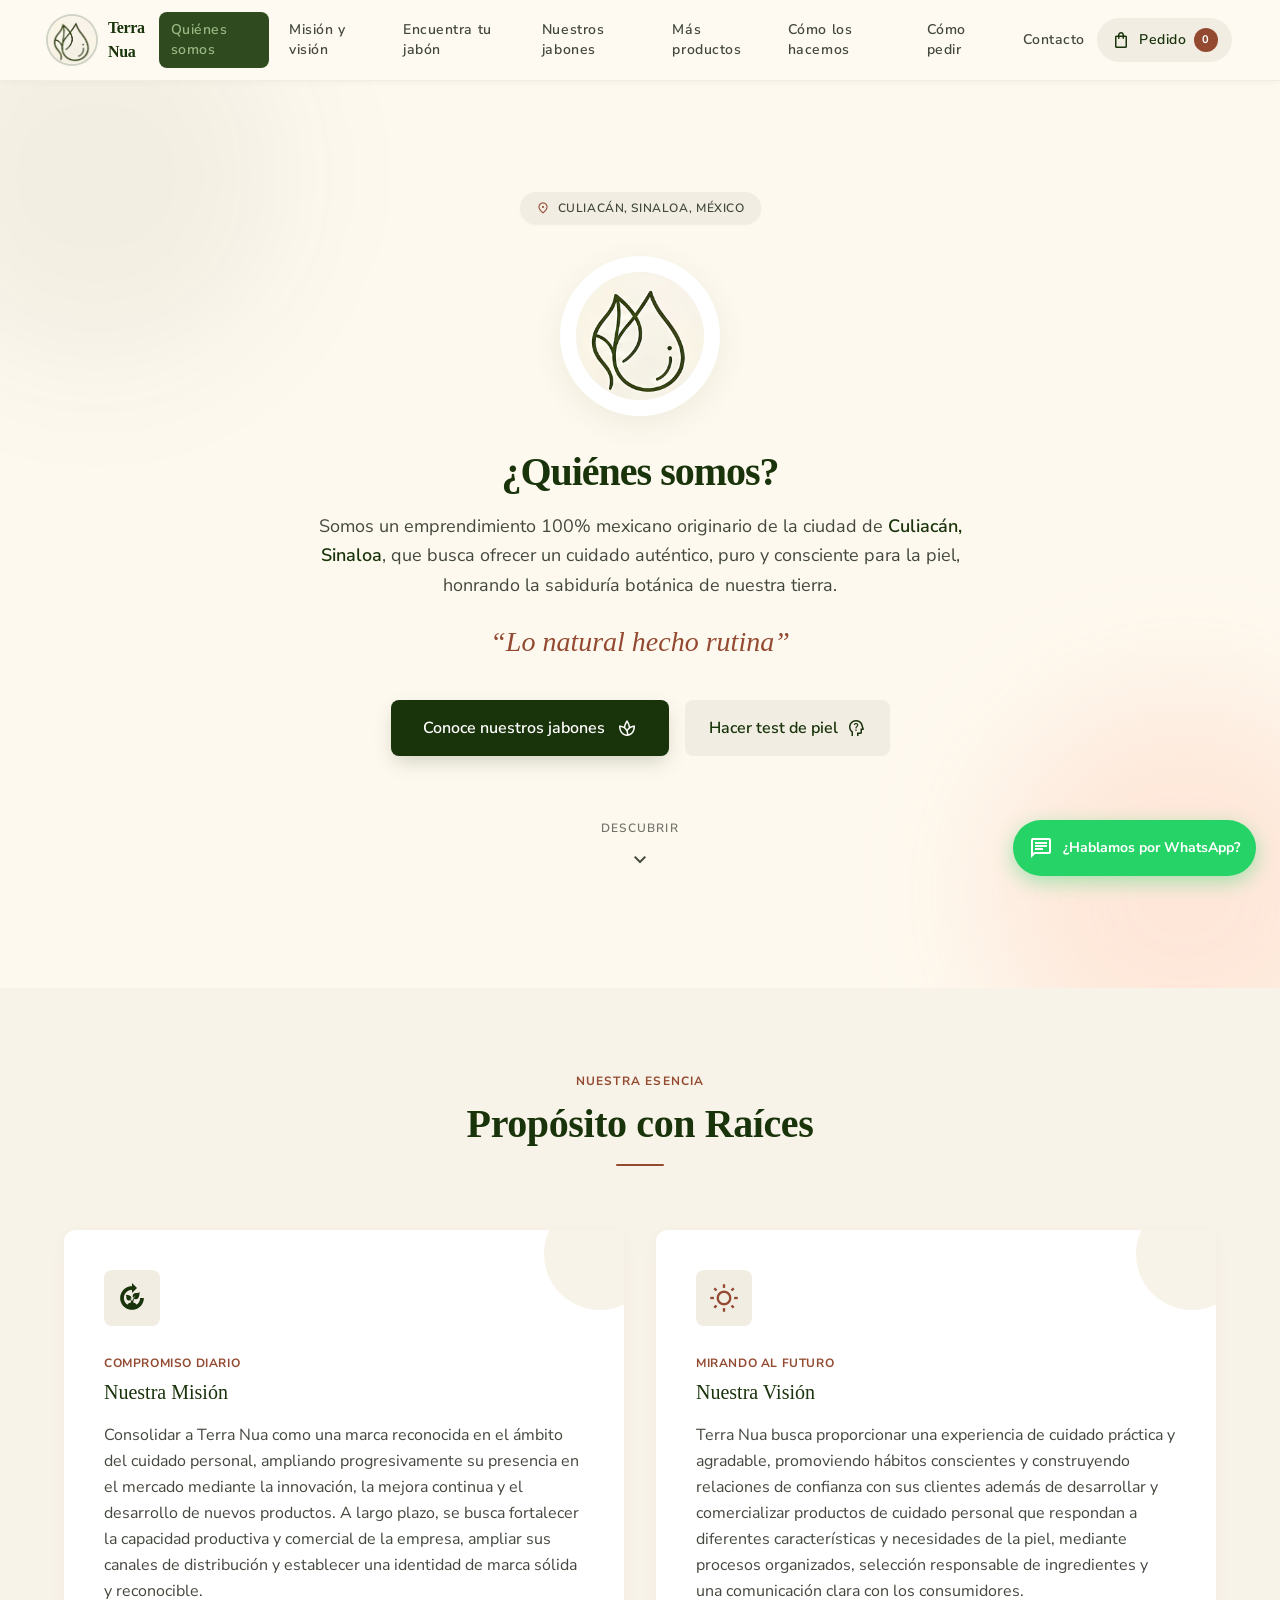
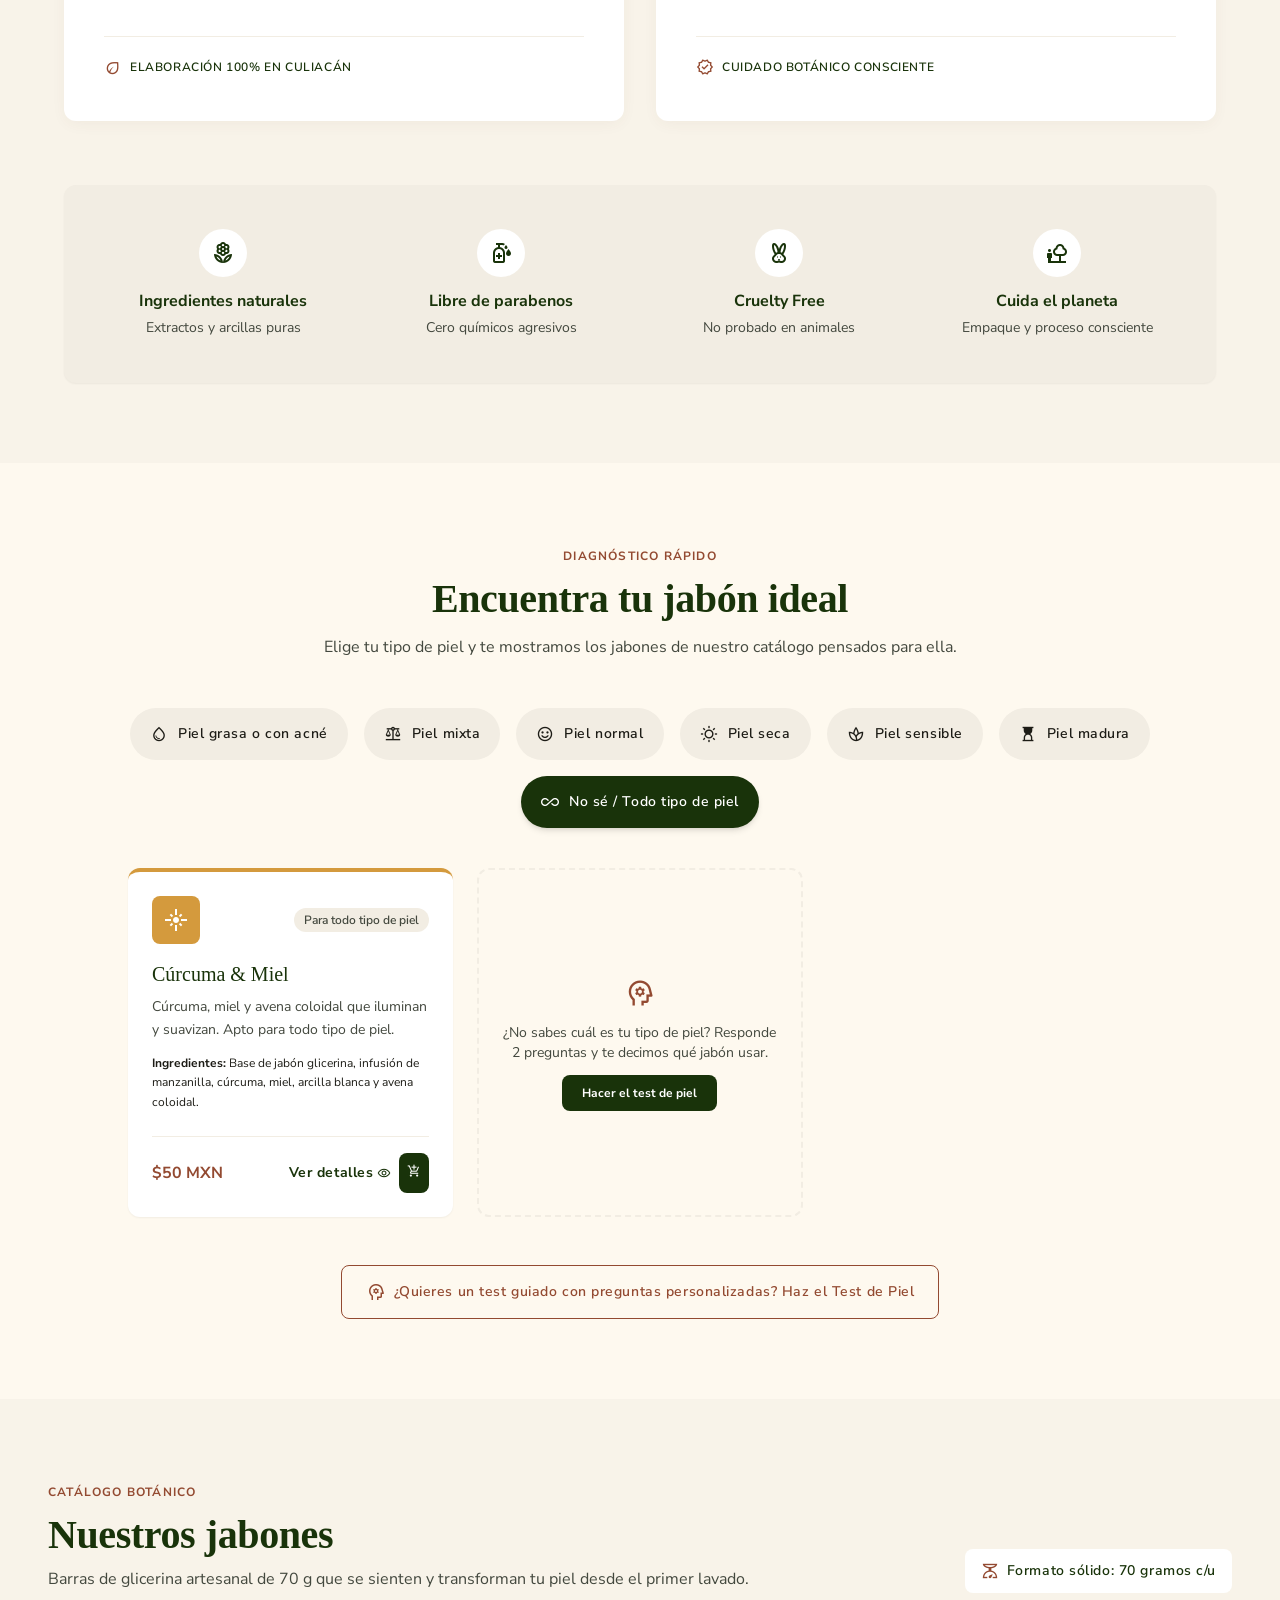
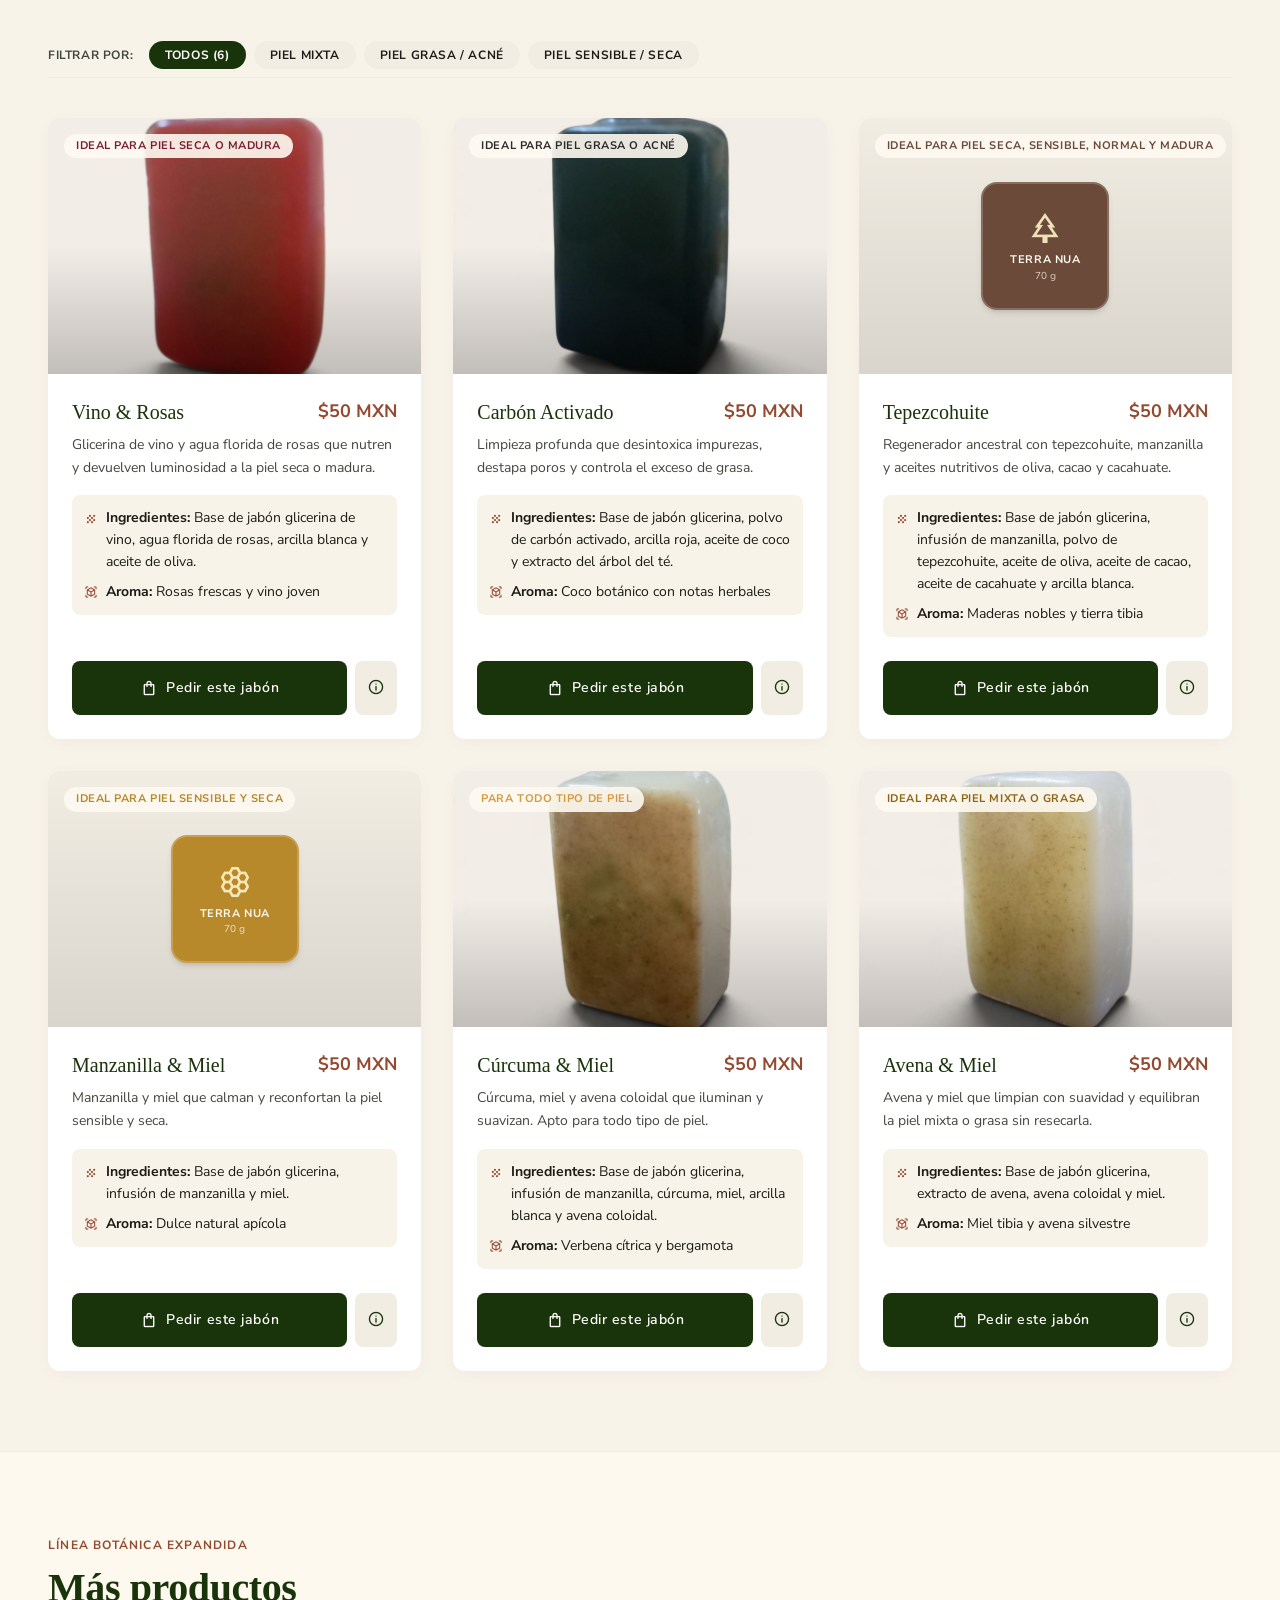
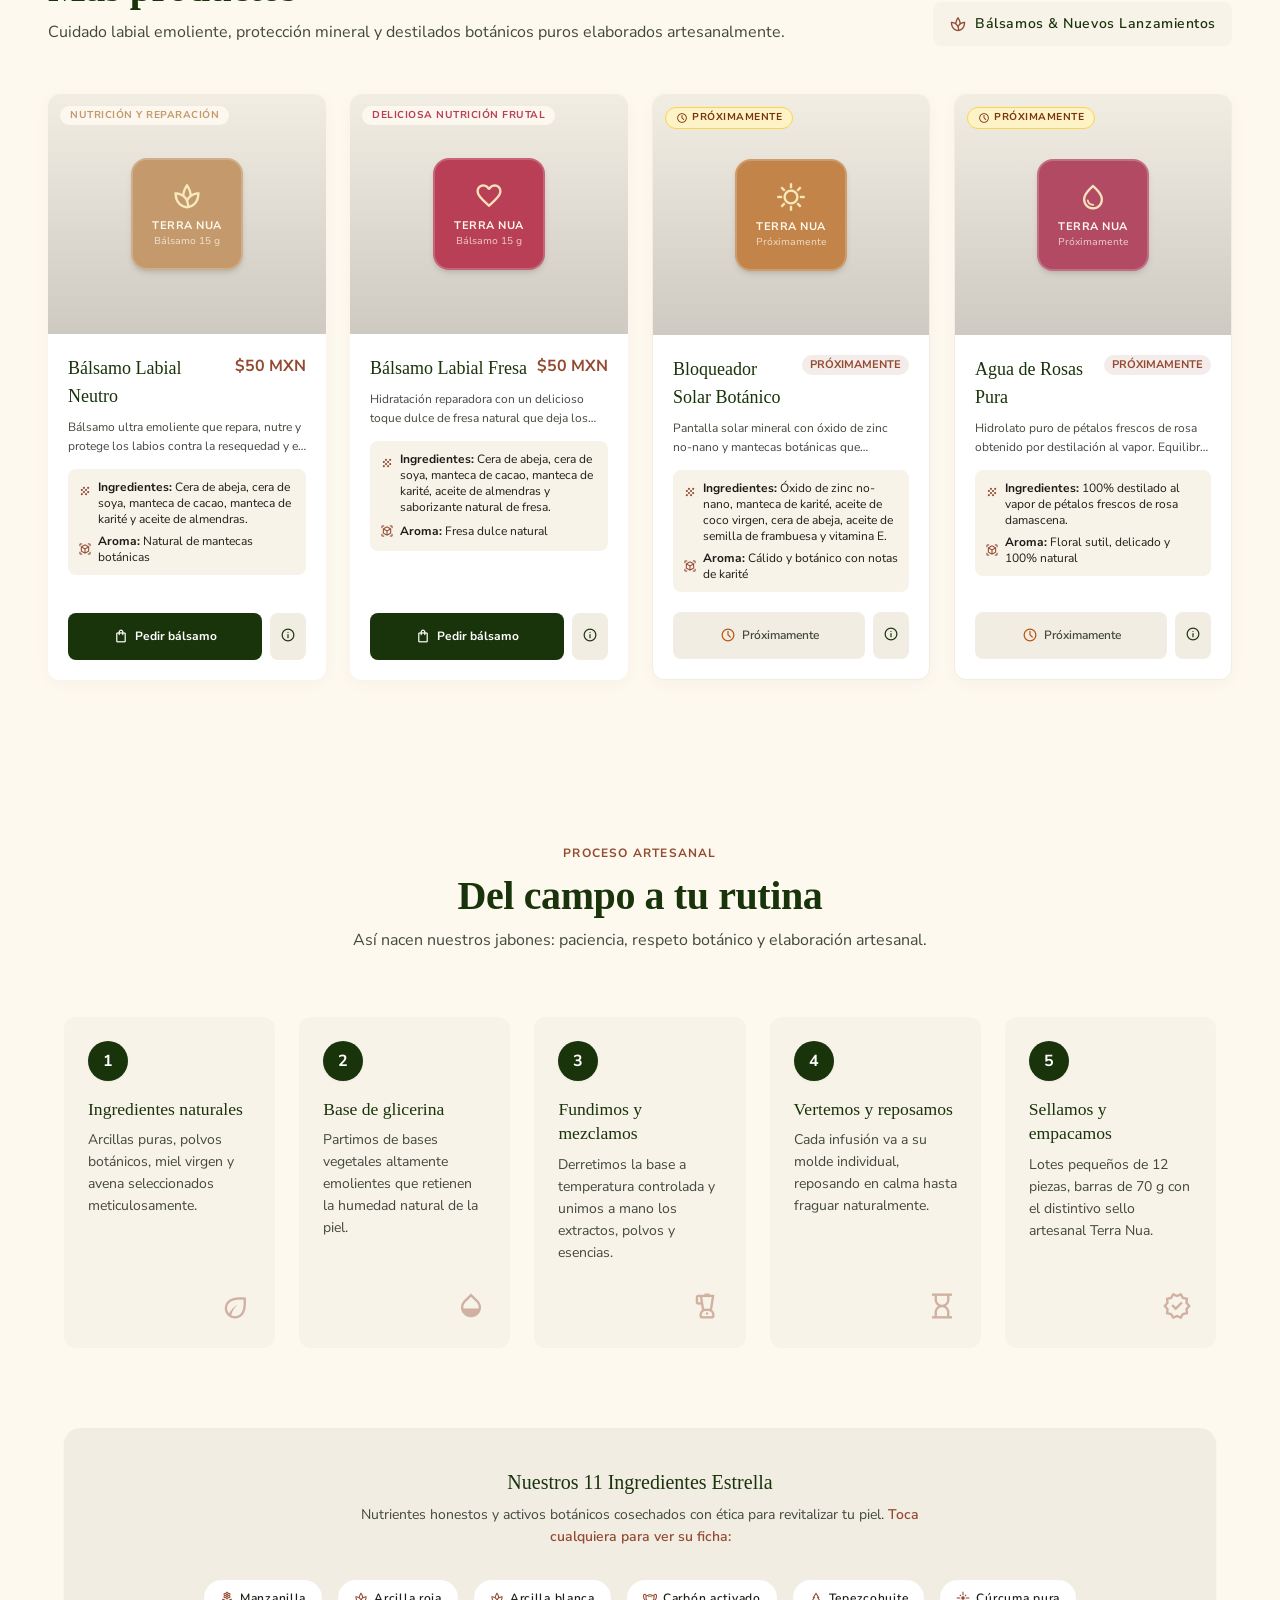
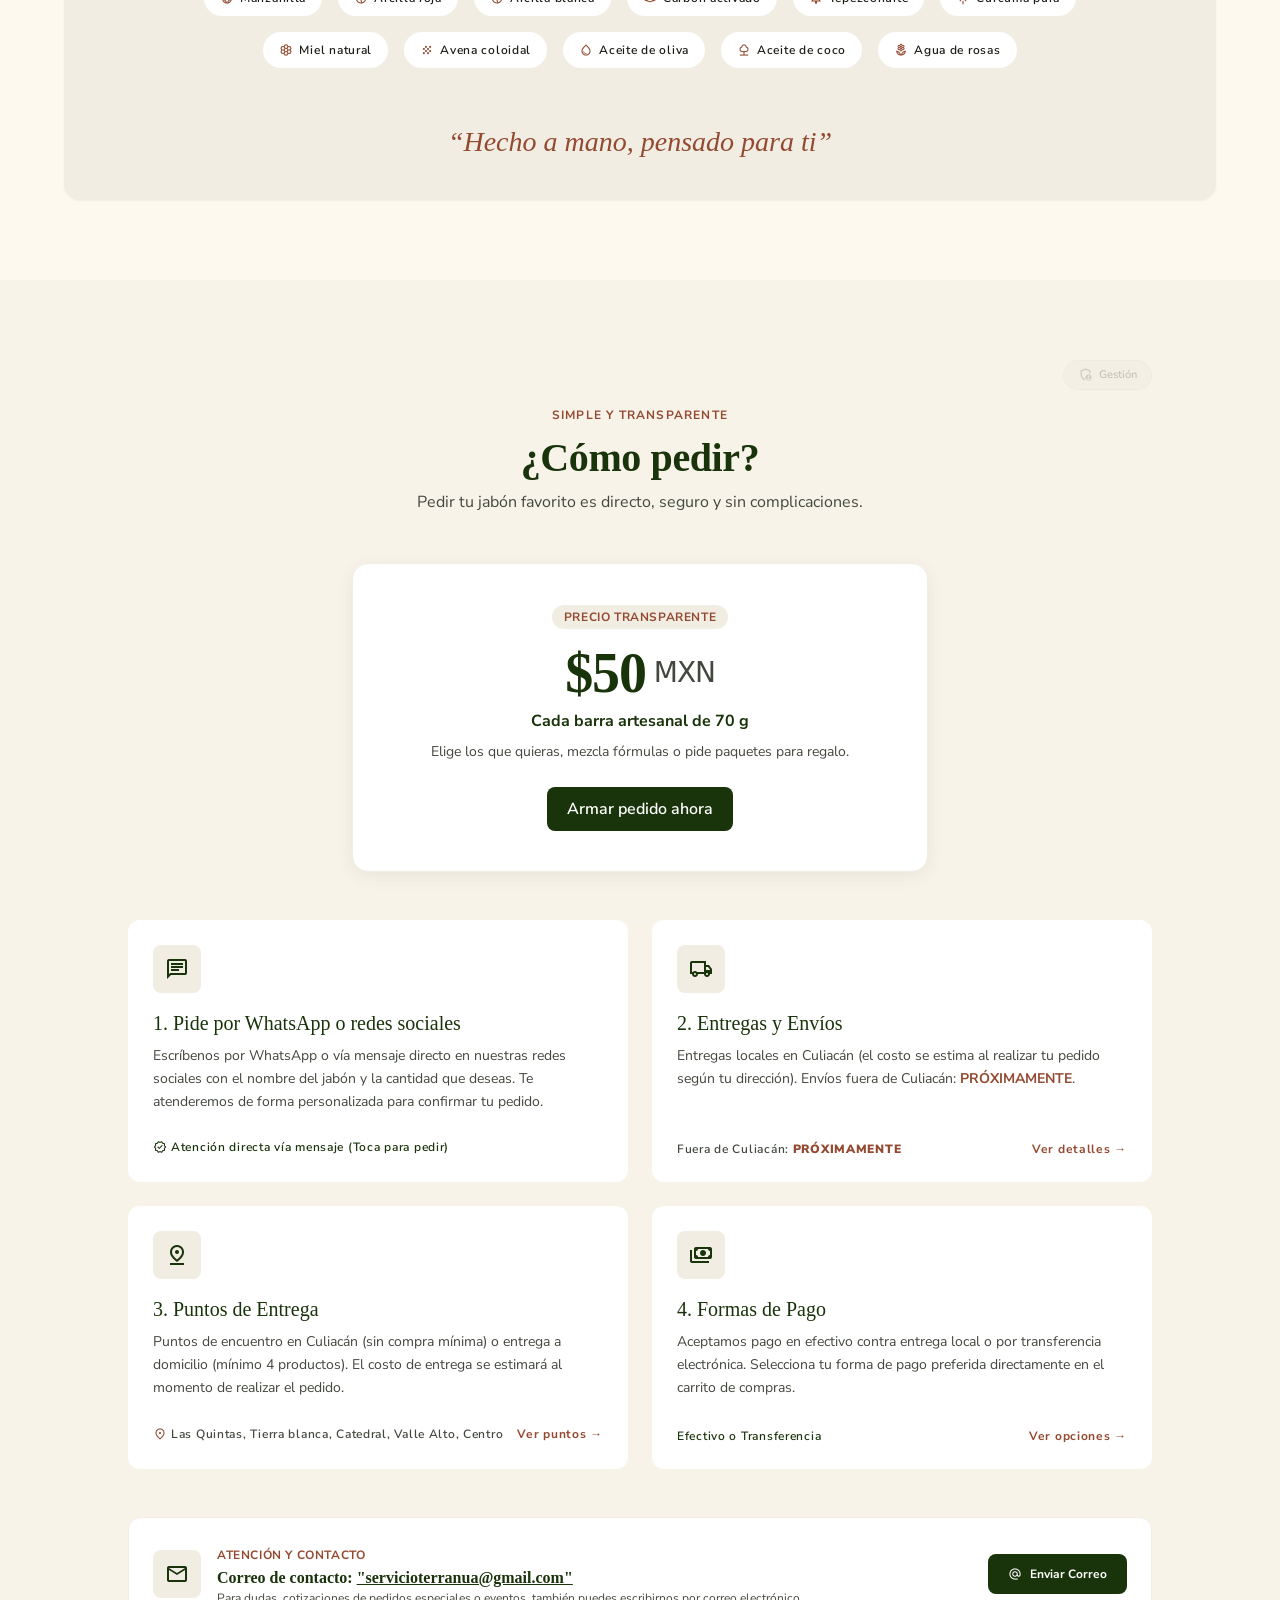
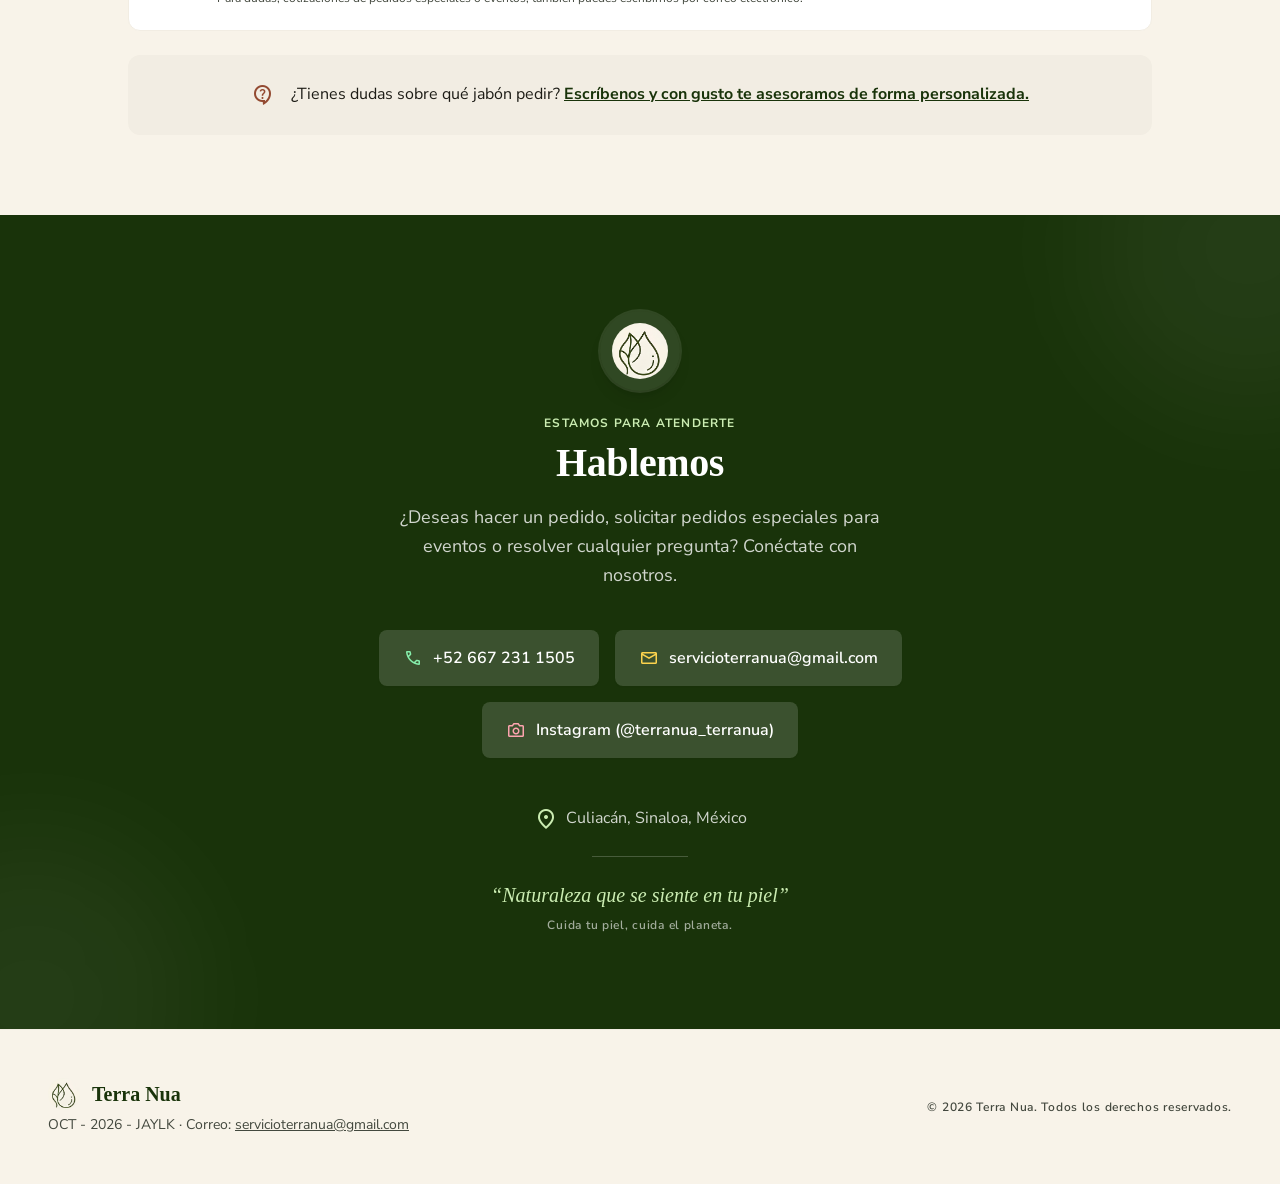
==== commit 1b251bb3: "Actualiza la página: catálogo según etiquetas, panel y correcciones de seguridad - Texto reparado (c" ====
--- a/index.html
+++ b/index.html
@@ -6,8 +6,24 @@
   <title>Terra Nua | Jabones Artesanales Botánicos - Culiacán, Sinaloa</title>
   <meta name="description" content="Jabones artesanales botánicos de 70g hechos a mano en Culiacán, Sinaloa. Ingredientes naturales, puros y conscientes para el cuidado de tu piel.">
   
+  <link rel="canonical" href="https://terranua.github.io/terranua/">
+
+  <!-- Vista previa al compartir el enlace (WhatsApp, Facebook, Instagram, X) -->
+  <meta property="og:type" content="website">
+  <meta property="og:locale" content="es_MX">
+  <meta property="og:site_name" content="Terra Nua">
+  <meta property="og:title" content="Terra Nua | Jabones Artesanales Botánicos">
+  <meta property="og:description" content="Jabones artesanales botánicos hechos a mano en Culiacán, Sinaloa. Encuentra el ideal para tu tipo de piel y pide por WhatsApp.">
+  <meta property="og:url" content="https://terranua.github.io/terranua/">
+  <meta property="og:image" content="https://terranua.github.io/terranua/img/jabon-vino-rosas.jpg">
+  <meta property="og:image:width" content="1512">
+  <meta property="og:image:height" content="1512">
+  <meta property="og:image:alt" content="Jabón artesanal Vino & Rosas de Terra Nua">
+  <meta name="twitter:card" content="summary_large_image">
+
   <!-- Favicon -->
-  <link rel="icon" type="image/png" href="https://lh3.googleusercontent.com/aida-public/[base64]">
+  <link rel="icon" type="image/png" href="img/logo.png">
+  <link rel="apple-touch-icon" href="img/logo.png">
   
   <!-- Fonts & Icons -->
   <link rel="preconnect" href="https://fonts.googleapis.com">
@@ -59,115 +75,8 @@
     }
   </style>
 
-  <script src="https://cdn.tailwindcss.com"></script>
-  <script id="tailwind-config">
-    tailwind.config = {
-      darkMode: "class",
-      theme: {
-        extend: {
-          colors: {
-            "surface-tint": "#4a6638",
-            "surface": "#fef9ef",
-            "error-container": "#ffdad6",
-            "inverse-primary": "#afd098",
-            "on-tertiary-fixed-variant": "#5e4100",
-            "on-secondary-fixed": "#390c00",
-            "inverse-on-surface": "#f5f0e6",
-            "on-tertiary-fixed": "#271900",
-            "on-secondary-container": "#78351e",
-            "on-primary": "#ffffff",
-            "secondary": "#934a31",
-            "primary-container": "#2f4a1f",
-            "on-error": "#ffffff",
-            "on-secondary-fixed-variant": "#75331c",
-            "on-primary-fixed": "#082100",
-            "primary-fixed": "#cbedb2",
-            "outline": "#74796d",
-            "on-error-container": "#93000a",
-            "on-surface": "#1d1c16",
-            "surface-container-low": "#f8f3e9",
-            "surface-container": "#f2ede3",
-            "secondary-container": "#fea182",
-            "background": "#fef9ef",
-            "surface-variant": "#e7e2d8",
-            "on-primary-fixed-variant": "#334e22",
-            "on-primary-container": "#99b983",
-            "on-background": "#1d1c16",
-            "primary": "#19330a",
-            "primary-fixed-dim": "#afd098",
-            "tertiary-fixed-dim": "#f3be5b",
-            "error": "#ba1a1a",
-            "outline-variant": "#c4c8bb",
-            "on-tertiary": "#ffffff",
-            "surface-container-lowest": "#ffffff",
-            "surface-container-high": "#ede8de",
-            "secondary-fixed": "#ffdbd0",
-            "secondary-fixed-dim": "#ffb59d",
-            "on-surface-variant": "#43483e",
-            "tertiary-container": "#5a3e00",
-            "tertiary-fixed": "#ffdea9",
-            "tertiary": "#3d2900",
-            "on-tertiary-container": "#dba847",
-            "surface-dim": "#dedad0",
-            "surface-container-highest": "#e7e2d8",
-            "inverse-surface": "#32302a",
-            "on-secondary": "#ffffff",
-            "surface-bright": "#fef9ef"
-          },
-          borderRadius: {
-            "DEFAULT": "0.25rem",
-            "lg": "0.5rem",
-            "xl": "0.75rem",
-            "2xl": "1rem",
-            "3xl": "1.5rem",
-            "full": "9999px"
-          },
-          spacing: {
-            "space-lg": "1.5rem",
-            "space-xl": "2.5rem",
-            "space-md": "1rem",
-            "margin-mobile": "1.25rem",
-            "gutter-mobile": "1rem",
-            "space-sm": "0.5rem",
-            "space-2xl": "4rem",
-            "gutter": "1.5rem",
-            "margin": "3rem",
-            "space-xs": "0.25rem"
-          },
-          fontFamily: {
-            "headline-lg-mobile": ["Playfair Display", "serif"],
-            "label-sm": ["Nunito Sans", "sans-serif"],
-            "headline-sm": ["Playfair Display", "serif"],
-            "label-lg": ["Nunito Sans", "sans-serif"],
-            "headline-md": ["Playfair Display", "serif"],
-            "display-mobile": ["Playfair Display", "serif"],
-            "title-md": ["Nunito Sans", "sans-serif"],
-            "headline-lg": ["Playfair Display", "serif"],
-            "title-lg": ["Nunito Sans", "sans-serif"],
-            "body-sm": ["Nunito Sans", "sans-serif"],
-            "body-md": ["Nunito Sans", "sans-serif"],
-            "body-lg": ["Nunito Sans", "sans-serif"],
-            "display": ["Playfair Display", "serif"]
-          },
-          fontSize: {
-            "headline-lg-mobile": ["1.75rem", { "lineHeight": "2.25rem", "fontWeight": "600" }],
-            "label-sm": ["0.75rem", { "lineHeight": "1rem", "letterSpacing": "0.06em", "fontWeight": "600" }],
-            "headline-sm": ["1.25rem", { "lineHeight": "1.75rem", "fontWeight": "500" }],
-            "label-lg": ["0.875rem", { "lineHeight": "1.25rem", "letterSpacing": "0.04em", "fontWeight": "600" }],
-            "headline-md": ["1.75rem", { "lineHeight": "2.25rem", "fontWeight": "500" }],
-            "display-mobile": ["2.25rem", { "lineHeight": "2.75rem", "letterSpacing": "-0.01em", "fontWeight": "600" }],
-            "title-md": ["1rem", { "lineHeight": "1.5rem", "fontWeight": "600" }],
-            "headline-lg": ["2.5rem", { "lineHeight": "3rem", "letterSpacing": "-0.01em", "fontWeight": "600" }],
-            "title-lg": ["1.125rem", { "lineHeight": "1.625rem", "fontWeight": "700" }],
-            "body-sm": ["0.875rem", { "lineHeight": "1.375rem", "fontWeight": "400" }],
-            "body-md": ["1rem", { "lineHeight": "1.6rem", "fontWeight": "400" }],
-            "body-lg": ["1.125rem", { "lineHeight": "1.75rem", "fontWeight": "400" }],
-            "display": ["3.5rem", { "lineHeight": "4rem", "letterSpacing": "-0.02em", "fontWeight": "600" }]
-          }
-        }
-      }
-    };
-  </script>
+  <!-- Estilos de Tailwind compilados (ver tailwind.config.js y src/input.css) -->
+  <link rel="stylesheet" href="styles.css">
 </head>
 <body class="bg-surface font-body-md text-on-surface antialiased min-h-screen relative selection:bg-primary-container selection:text-on-primary-container">
 
@@ -177,7 +86,7 @@
       
       <!-- Logotipo & Nombre -->
       <a class="flex items-center gap-3 group" href="#quienes-somos" aria-label="Ir al inicio">
-        <img alt="Terra Nua" class="h-12 w-12 object-contain rounded-full ring-2 ring-primary/20 group-hover:ring-primary/50 transition-all duration-300" src="https://lh3.googleusercontent.com/aida-public/[base64]">
+        <img alt="Terra Nua" class="h-12 w-12 object-contain rounded-full ring-2 ring-primary/20 group-hover:ring-primary/50 transition-all duration-300" src="img/logo.png">
         <span class="font-headline-sm text-primary tracking-tight font-semibold hidden sm:inline-block">Terra Nua</span>
       </a>
 
@@ -187,6 +96,7 @@
         <a class="nav-item font-label-lg text-label-lg text-on-surface-variant hover:text-on-surface hover:bg-surface-container transition-all py-2 px-3 rounded-lg" data-path="mision-vision" href="#mision-vision">Misión y visión</a>
         <a class="nav-item font-label-lg text-label-lg text-on-surface-variant hover:text-on-surface hover:bg-surface-container transition-all py-2 px-3 rounded-lg" data-path="encuentra-tu-jabon" href="#encuentra-tu-jabon">Encuentra tu jabón</a>
         <a class="nav-item font-label-lg text-label-lg text-on-surface-variant hover:text-on-surface hover:bg-surface-container transition-all py-2 px-3 rounded-lg" data-path="nuestros-jabones" href="#nuestros-jabones">Nuestros jabones</a>
+        <a class="nav-item font-label-lg text-label-lg text-on-surface-variant hover:text-on-surface hover:bg-surface-container transition-all py-2 px-3 rounded-lg" data-path="mas-productos" href="#mas-productos">Más productos</a>
         <a class="nav-item font-label-lg text-label-lg text-on-surface-variant hover:text-on-surface hover:bg-surface-container transition-all py-2 px-3 rounded-lg" data-path="como-los-hacemos" href="#como-los-hacemos">Cómo los hacemos</a>
         <a class="nav-item font-label-lg text-label-lg text-on-surface-variant hover:text-on-surface hover:bg-surface-container transition-all py-2 px-3 rounded-lg" data-path="como-pedir" href="#como-pedir">Cómo pedir</a>
         <a class="nav-item font-label-lg text-label-lg text-on-surface-variant hover:text-on-surface hover:bg-surface-container transition-all py-2 px-3 rounded-lg" data-path="contacto" href="#contacto">Contacto</a>
@@ -216,6 +126,7 @@
         <a class="mobile-nav-link py-2.5 px-4 rounded-lg font-label-lg text-primary hover:bg-surface-container transition-colors" href="#mision-vision">Misión y visión</a>
         <a class="mobile-nav-link py-2.5 px-4 rounded-lg font-label-lg text-primary hover:bg-surface-container transition-colors" href="#encuentra-tu-jabon">Encuentra tu jabón</a>
         <a class="mobile-nav-link py-2.5 px-4 rounded-lg font-label-lg text-primary hover:bg-surface-container transition-colors" href="#nuestros-jabones">Nuestros jabones</a>
+        <a class="mobile-nav-link py-2.5 px-4 rounded-lg font-label-lg text-primary hover:bg-surface-container transition-colors" href="#mas-productos">Más productos</a>
         <a class="mobile-nav-link py-2.5 px-4 rounded-lg font-label-lg text-primary hover:bg-surface-container transition-colors" href="#como-los-hacemos">Cómo los hacemos</a>
         <a class="mobile-nav-link py-2.5 px-4 rounded-lg font-label-lg text-primary hover:bg-surface-container transition-colors" href="#como-pedir">Cómo pedir</a>
         <a class="mobile-nav-link py-2.5 px-4 rounded-lg font-label-lg text-primary hover:bg-surface-container transition-colors" href="#contacto">Contacto</a>
@@ -251,7 +162,7 @@
 
           <!-- Logotipo Emblemático -->
           <div class="mb-8 w-32 h-32 md:w-40 md:h-40 rounded-full bg-surface-container-lowest p-4 shadow-[0_8px_30px_rgba(47,74,31,0.08)] flex items-center justify-center transform hover:scale-105 transition-transform duration-500 cursor-pointer" onclick="window.scrollTo({top: 0, behavior: 'smooth'})" title="Terra Nua">
-            <img alt="Terra Nua" class="w-full h-full object-contain rounded-full" src="https://lh3.googleusercontent.com/aida-public/[base64]">
+            <img alt="Terra Nua" class="w-full h-full object-contain rounded-full" src="img/logo.png">
           </div>
 
           <!-- Título Grande Serif -->
@@ -389,28 +300,13 @@
             <span class="font-label-sm text-label-sm uppercase tracking-widest text-secondary font-bold">Diagnóstico Rápido</span>
             <h2 class="font-headline-lg text-headline-lg text-primary mt-2">Encuentra tu jabón ideal</h2>
             <p class="font-body-md text-body-md text-on-surface-variant mt-3">
-              Dinos cómo sientes tu piel hoy y te recomendamos la fórmula botánica perfecta para equilibrarla.
+              Elige tu tipo de piel y te mostramos los jabones de nuestro catálogo pensados para ella.
             </p>
           </div>
 
           <!-- Fila de Chips interactivos -->
           <div class="flex flex-wrap items-center justify-center gap-3 md:gap-4 mb-10" id="skin-filters">
-            <button class="skin-tab-btn flex items-center gap-2.5 px-6 py-3.5 rounded-full font-label-lg text-label-lg transition-all duration-200 shadow-xs bg-surface-container text-on-surface hover:bg-surface-variant active:scale-95" data-type="grasa" type="button">
-              <span class="material-symbols-outlined text-lg">water_drop</span>
-              <span>Piel grasa o con acné</span>
-            </button>
-            <button class="skin-tab-btn flex items-center gap-2.5 px-6 py-3.5 rounded-full font-label-lg text-label-lg transition-all duration-200 shadow-xs bg-surface-container text-on-surface hover:bg-surface-variant active:scale-95" data-type="mixta" type="button">
-              <span class="material-symbols-outlined text-lg">balance</span>
-              <span>Piel mixta</span>
-            </button>
-            <button class="skin-tab-btn flex items-center gap-2.5 px-6 py-3.5 rounded-full font-label-lg text-label-lg transition-all duration-200 shadow-xs bg-surface-container text-on-surface hover:bg-surface-variant active:scale-95" data-type="sensible" type="button">
-              <span class="material-symbols-outlined text-lg">spa</span>
-              <span>Piel sensible</span>
-            </button>
-            <button class="skin-tab-btn flex items-center gap-2.5 px-6 py-3.5 rounded-full font-label-lg text-label-lg transition-all duration-200 bg-primary text-on-primary shadow-md active:scale-95" data-type="todo" type="button">
-              <span class="material-symbols-outlined text-lg">all_inclusive</span>
-              <span>No sé / Todo tipo de piel</span>
-            </button>
+            <!-- Un botón por tipo de piel (ver SKIN_TYPES y renderSkinTabs) -->
           </div>
 
           <!-- Contenedor dinámico de recomendaciones -->
@@ -454,282 +350,51 @@
           </div>
 
           <!-- Filtro rápido de catálogo -->
-          <div class="flex flex-wrap items-center gap-2 mb-10 pb-2 border-b border-surface-container">
+          <div class="flex flex-wrap items-center gap-2 mb-10 pb-2 border-b border-surface-container" id="catalog-filters">
             <span class="text-xs uppercase font-bold text-on-surface-variant tracking-wider mr-2">Filtrar por:</span>
+            <!-- Los botones se generan desde las categorías (ver renderCatalogFilters) -->
             <button onclick="filterCatalog('todos')" class="catalog-filter-btn px-4 py-1.5 rounded-full text-xs font-bold uppercase tracking-wider bg-primary text-on-primary transition-all shadow-xs" data-filter="todos">Todos (6)</button>
             <button onclick="filterCatalog('mixta')" class="catalog-filter-btn px-4 py-1.5 rounded-full text-xs font-bold uppercase tracking-wider bg-surface-container text-on-surface hover:bg-surface-variant transition-all" data-filter="mixta">Piel Mixta</button>
             <button onclick="filterCatalog('grasa')" class="catalog-filter-btn px-4 py-1.5 rounded-full text-xs font-bold uppercase tracking-wider bg-surface-container text-on-surface hover:bg-surface-variant transition-all" data-filter="grasa">Piel Grasa / Acné</button>
             <button onclick="filterCatalog('sensible')" class="catalog-filter-btn px-4 py-1.5 rounded-full text-xs font-bold uppercase tracking-wider bg-surface-container text-on-surface hover:bg-surface-variant transition-all" data-filter="sensible">Piel Sensible / Seca</button>
           </div>
 
-          <!-- Cuadrícula de 6 Jabones -->
+          <!-- Cuadrícula de Productos -->
           <div class="grid grid-cols-1 md:grid-cols-2 lg:grid-cols-3 gap-8" id="catalog-grid">
-
-            <!-- 1. Vino & Rosas -->
-            <div class="soap-card bg-surface-container-lowest rounded-xl overflow-hidden shadow-[0_4px_16px_-2px_rgba(107,74,58,0.06)] hover:shadow-[0_10px_24px_-4px_rgba(47,74,31,0.14)] transition-all flex flex-col justify-between group" data-category="mixta" id="jabon-vino">
-              <div>
-                <div class="h-52 bg-surface-container relative flex items-center justify-center overflow-hidden cursor-pointer" onclick="openProductModal('vino')">
-                  <img alt="Jabón artesanal Vino y Rosas Terra Nua" class="w-full h-full object-cover transform group-hover:scale-105 transition-transform duration-500" src="https://lh3.googleusercontent.com/aida-public/[base64]">
-                  <div class="absolute inset-0 bg-gradient-to-t from-black/20 via-transparent to-transparent"></div>
-                  <span class="absolute top-4 left-4 px-3 py-1 rounded-full text-[11px] font-bold uppercase tracking-wider bg-surface/90 text-[#7A1F33] shadow-xs">Ideal para piel mixta</span>
-                  <button class="absolute bottom-3 right-3 p-2 rounded-full bg-surface/80 text-primary opacity-0 group-hover:opacity-100 transition-opacity hover:bg-surface shadow-xs" title="Ver detalles amplios" onclick="event.stopPropagation(); openProductModal('vino');">
-                    <span class="material-symbols-outlined text-lg">visibility</span>
-                  </button>
-                </div>
-                <div class="p-6">
-                  <div class="flex items-start justify-between gap-2 mb-2">
-                    <h3 class="font-headline-sm text-headline-sm text-primary cursor-pointer hover:text-secondary transition-colors" onclick="openProductModal('vino')">Vino &amp; Rosas</h3>
-                    <span class="font-title-lg text-title-lg text-secondary font-bold shrink-0">$50 MXN</span>
-                  </div>
-                  <p class="font-body-sm text-body-sm text-on-surface-variant mb-4 leading-relaxed">
-                    Limpieza suave que deja la piel con aspecto más suave y luminoso, revitalizando la textura opaca.
-                  </p>
-                  <div class="space-y-2 py-3 bg-surface-container-low rounded-lg p-3 text-left">
-                    <div class="flex items-start gap-2">
-                      <span class="material-symbols-outlined text-secondary text-sm shrink-0 mt-0.5">grain</span>
-                      <span class="font-body-sm text-body-sm text-on-surface"><strong>Ingredientes:</strong> Glicerina con vino tinto, arcilla rosa y agua de rosas pura.</span>
-                    </div>
-                    <div class="flex items-center gap-2">
-                      <span class="material-symbols-outlined text-secondary text-sm shrink-0">view_in_ar_new</span>
-                      <span class="font-body-sm text-body-sm text-on-surface"><strong>Aroma:</strong> Rosas frescas</span>
-                    </div>
-                  </div>
-                </div>
-              </div>
-              <div class="p-6 pt-0 flex gap-2">
-                <button class="flex-1 inline-flex items-center justify-center gap-2 py-3 rounded-lg bg-primary text-on-primary font-label-lg text-label-lg hover:bg-secondary transition-colors shadow-xs active:scale-98" onclick="addToCart('vino')">
-                  <span class="material-symbols-outlined text-lg">shopping_bag</span>
-                  <span>Pedir este jabón</span>
-                </button>
-                <button onclick="openProductModal('vino')" class="p-3 rounded-lg bg-surface-container hover:bg-surface-container-high text-primary transition-colors" title="Ver ficha botánica completa">
-                  <span class="material-symbols-outlined text-lg">info</span>
-                </button>
-              </div>
-            </div>
-
-            <!-- 2. Carbón Activado -->
-            <div class="soap-card bg-surface-container-lowest rounded-xl overflow-hidden shadow-[0_4px_16px_-2px_rgba(107,74,58,0.06)] hover:shadow-[0_10px_24px_-4px_rgba(47,74,31,0.14)] transition-all flex flex-col justify-between group" data-category="grasa" id="jabon-carbon">
-              <div>
-                <div class="h-52 bg-surface-container relative flex items-center justify-center overflow-hidden cursor-pointer" onclick="openProductModal('carbon')">
-                  <img alt="Jabón artesanal Carbón Activado Terra Nua" class="w-full h-full object-cover transform group-hover:scale-105 transition-transform duration-500" src="https://lh3.googleusercontent.com/aida-public/[base64]">
-                  <div class="absolute inset-0 bg-gradient-to-t from-black/20 via-transparent to-transparent"></div>
-                  <span class="absolute top-4 left-4 px-3 py-1 rounded-full text-[11px] font-bold uppercase tracking-wider bg-surface/90 text-secondary shadow-xs">Ideal para piel grasa o acné</span>
-                  <button class="absolute bottom-3 right-3 p-2 rounded-full bg-surface/80 text-primary opacity-0 group-hover:opacity-100 transition-opacity hover:bg-surface shadow-xs" title="Ver detalles amplios" onclick="event.stopPropagation(); openProductModal('carbon');">
-                    <span class="material-symbols-outlined text-lg">visibility</span>
-                  </button>
-                </div>
-                <div class="p-6">
-                  <div class="flex items-start justify-between gap-2 mb-2">
-                    <h3 class="font-headline-sm text-headline-sm text-primary cursor-pointer hover:text-secondary transition-colors" onclick="openProductModal('carbon')">Carbón Activado</h3>
-                    <span class="font-title-lg text-title-lg text-secondary font-bold shrink-0">$50 MXN</span>
-                  </div>
-                  <p class="font-body-sm text-body-sm text-on-surface-variant mb-4 leading-relaxed">
-                    Limpieza profunda que ayuda a eliminar impurezas, destapar poros y controlar el exceso de sebo.
-                  </p>
-                  <div class="space-y-2 py-3 bg-surface-container-low rounded-lg p-3 text-left">
-                    <div class="flex items-start gap-2">
-                      <span class="material-symbols-outlined text-secondary text-sm shrink-0 mt-0.5">grain</span>
-                      <span class="font-body-sm text-body-sm text-on-surface"><strong>Ingredientes:</strong> Carbón activado, arcilla roja, aceite de coco y árbol del té.</span>
-                    </div>
-                    <div class="flex items-center gap-2">
-                      <span class="material-symbols-outlined text-secondary text-sm shrink-0">view_in_ar_new</span>
-                      <span class="font-body-sm text-body-sm text-on-surface"><strong>Aroma:</strong> Coco botánico</span>
-                    </div>
-                  </div>
-                </div>
-              </div>
-              <div class="p-6 pt-0 flex gap-2">
-                <button class="flex-1 inline-flex items-center justify-center gap-2 py-3 rounded-lg bg-primary text-on-primary font-label-lg text-label-lg hover:bg-secondary transition-colors shadow-xs active:scale-98" onclick="addToCart('carbon')">
-                  <span class="material-symbols-outlined text-lg">shopping_bag</span>
-                  <span>Pedir este jabón</span>
-                </button>
-                <button onclick="openProductModal('carbon')" class="p-3 rounded-lg bg-surface-container hover:bg-surface-container-high text-primary transition-colors" title="Ver ficha botánica completa">
-                  <span class="material-symbols-outlined text-lg">info</span>
-                </button>
-              </div>
-            </div>
-
-            <!-- 3. Tepezcohuite -->
-            <div class="soap-card bg-surface-container-lowest rounded-xl overflow-hidden shadow-[0_4px_16px_-2px_rgba(107,74,58,0.06)] hover:shadow-[0_10px_24px_-4px_rgba(47,74,31,0.14)] transition-all flex flex-col justify-between group" data-category="mixta" id="jabon-tepezcohuite">
-              <div>
-                <div class="h-52 bg-surface-container relative flex items-center justify-center p-6 overflow-hidden cursor-pointer" onclick="openProductModal('tepezcohuite')">
-                  <div class="absolute inset-0 bg-gradient-to-t from-black/10 to-transparent"></div>
-                  <div class="w-32 h-32 rounded-2xl bg-[#6B4A3A] text-surface shadow-md flex flex-col items-center justify-center p-3 text-center transform group-hover:scale-105 transition-transform duration-300 border-2 border-white/20">
-                    <span class="material-symbols-outlined text-4xl mb-1 opacity-90 text-amber-200">park</span>
-                    <span class="font-label-sm text-[11px] tracking-wider uppercase font-bold text-surface">Terra Nua</span>
-                    <span class="text-[10px] opacity-75">70 g</span>
-                  </div>
-                  <span class="absolute top-4 left-4 px-3 py-1 rounded-full text-[11px] font-bold uppercase tracking-wider bg-surface/90 text-secondary shadow-xs">
-                    Ideal para piel mixta a grasa
-                  </span>
-                  <button class="absolute bottom-3 right-3 p-2 rounded-full bg-surface/80 text-primary opacity-0 group-hover:opacity-100 transition-opacity hover:bg-surface shadow-xs" title="Ver detalles amplios" onclick="event.stopPropagation(); openProductModal('tepezcohuite');">
-                    <span class="material-symbols-outlined text-lg">visibility</span>
-                  </button>
-                </div>
-                <div class="p-6">
-                  <div class="flex items-start justify-between gap-2 mb-2">
-                    <h3 class="font-headline-sm text-headline-sm text-primary cursor-pointer hover:text-secondary transition-colors" onclick="openProductModal('tepezcohuite')">Tepezcohuite</h3>
-                    <span class="font-title-lg text-title-lg text-secondary font-bold shrink-0">$50 MXN</span>
-                  </div>
-                  <p class="font-body-sm text-body-sm text-on-surface-variant mb-4 leading-relaxed">
-                    Limpieza suave con polvo de tepezcohuite ancestral mexicano y arcilla blanca purificante.
-                  </p>
-                  <div class="space-y-2 py-3 bg-surface-container-low rounded-lg p-3 text-left">
-                    <div class="flex items-start gap-2">
-                      <span class="material-symbols-outlined text-secondary text-sm shrink-0 mt-0.5">grain</span>
-                      <span class="font-body-sm text-body-sm text-on-surface"><strong>Ingredientes:</strong> Polvo de corteza de tepezcohuite y arcilla blanca.</span>
-                    </div>
-                    <div class="flex items-center gap-2">
-                      <span class="material-symbols-outlined text-secondary text-sm shrink-0">view_in_ar_new</span>
-                      <span class="font-body-sm text-body-sm text-on-surface"><strong>Aroma:</strong> Maderas nobles</span>
-                    </div>
-                  </div>
-                </div>
-              </div>
-              <div class="p-6 pt-0 flex gap-2">
-                <button class="flex-1 inline-flex items-center justify-center gap-2 py-3 rounded-lg bg-primary text-on-primary font-label-lg text-label-lg hover:bg-secondary transition-colors shadow-xs active:scale-98" onclick="addToCart('tepezcohuite')">
-                  <span class="material-symbols-outlined text-lg">shopping_bag</span>
-                  <span>Pedir este jabón</span>
-                </button>
-                <button onclick="openProductModal('tepezcohuite')" class="p-3 rounded-lg bg-surface-container hover:bg-surface-container-high text-primary transition-colors" title="Ver ficha botánica completa">
-                  <span class="material-symbols-outlined text-lg">info</span>
-                </button>
-              </div>
-            </div>
-
-            <!-- 4. Miel Pura -->
-            <div class="soap-card bg-surface-container-lowest rounded-xl overflow-hidden shadow-[0_4px_16px_-2px_rgba(107,74,58,0.06)] hover:shadow-[0_10px_24px_-4px_rgba(47,74,31,0.14)] transition-all flex flex-col justify-between group" data-category="sensible" id="jabon-miel">
-              <div>
-                <div class="h-52 bg-surface-container relative flex items-center justify-center p-6 overflow-hidden cursor-pointer" onclick="openProductModal('miel')">
-                  <div class="absolute inset-0 bg-gradient-to-t from-black/10 to-transparent"></div>
-                  <div class="w-32 h-32 rounded-2xl bg-[#B8892B] text-surface shadow-md flex flex-col items-center justify-center p-3 text-center transform group-hover:scale-105 transition-transform duration-300 border-2 border-white/20">
-                    <span class="material-symbols-outlined text-4xl mb-1 opacity-90 text-amber-100">hive</span>
-                    <span class="font-label-sm text-[11px] tracking-wider uppercase font-bold text-surface">Terra Nua</span>
-                    <span class="text-[10px] opacity-75">70 g</span>
-                  </div>
-                  <span class="absolute top-4 left-4 px-3 py-1 rounded-full text-[11px] font-bold uppercase tracking-wider bg-surface/90 text-[#8f6412] shadow-xs">
-                    Ideal para piel sensible
-                  </span>
-                  <button class="absolute bottom-3 right-3 p-2 rounded-full bg-surface/80 text-primary opacity-0 group-hover:opacity-100 transition-opacity hover:bg-surface shadow-xs" title="Ver detalles amplios" onclick="event.stopPropagation(); openProductModal('miel');">
-                    <span class="material-symbols-outlined text-lg">visibility</span>
-                  </button>
-                </div>
-                <div class="p-6">
-                  <div class="flex items-start justify-between gap-2 mb-2">
-                    <h3 class="font-headline-sm text-headline-sm text-primary cursor-pointer hover:text-secondary transition-colors" onclick="openProductModal('miel')">Miel Pura</h3>
-                    <span class="font-title-lg text-title-lg text-secondary font-bold shrink-0">$50 MXN</span>
-                  </div>
-                  <p class="font-body-sm text-body-sm text-on-surface-variant mb-4 leading-relaxed">
-                    Limpieza reconfortante y ultra delicada, diseñada con mimo absoluto para calmar pieles sensibles o reactivas.
-                  </p>
-                  <div class="space-y-2 py-3 bg-surface-container-low rounded-lg p-3 text-left">
-                    <div class="flex items-start gap-2">
-                      <span class="material-symbols-outlined text-secondary text-sm shrink-0 mt-0.5">grain</span>
-                      <span class="font-body-sm text-body-sm text-on-surface"><strong>Ingredientes:</strong> Base de glicerina vegetal pura enriquecida con miel de abeja natural.</span>
-                    </div>
-                    <div class="flex items-center gap-2">
-                      <span class="material-symbols-outlined text-secondary text-sm shrink-0">view_in_ar_new</span>
-                      <span class="font-body-sm text-body-sm text-on-surface"><strong>Aroma:</strong> Dulce natural apícola</span>
-                    </div>
-                  </div>
-                </div>
-              </div>
-              <div class="p-6 pt-0 flex gap-2">
-                <button class="flex-1 inline-flex items-center justify-center gap-2 py-3 rounded-lg bg-primary text-on-primary font-label-lg text-label-lg hover:bg-secondary transition-colors shadow-xs active:scale-98" onclick="addToCart('miel')">
-                  <span class="material-symbols-outlined text-lg">shopping_bag</span>
-                  <span>Pedir este jabón</span>
-                </button>
-                <button onclick="openProductModal('miel')" class="p-3 rounded-lg bg-surface-container hover:bg-surface-container-high text-primary transition-colors" title="Ver ficha botánica completa">
-                  <span class="material-symbols-outlined text-lg">info</span>
-                </button>
-              </div>
-            </div>
-
-            <!-- 5. Cúrcuma y Miel -->
-            <div class="soap-card bg-surface-container-lowest rounded-xl overflow-hidden shadow-[0_4px_16px_-2px_rgba(107,74,58,0.06)] hover:shadow-[0_10px_24px_-4px_rgba(47,74,31,0.14)] transition-all flex flex-col justify-between group" data-category="mixta" id="jabon-curcuma">
-              <div>
-                <div class="h-52 bg-surface-container relative flex items-center justify-center overflow-hidden cursor-pointer" onclick="openProductModal('curcuma')">
-                  <img alt="Jabón artesanal Cúrcuma y Miel Terra Nua" class="w-full h-full object-cover transform group-hover:scale-105 transition-transform duration-500" src="https://lh3.googleusercontent.com/aida-public/[base64]">
-                  <div class="absolute inset-0 bg-gradient-to-t from-black/20 via-transparent to-transparent"></div>
-                  <span class="absolute top-4 left-4 px-3 py-1 rounded-full text-[11px] font-bold uppercase tracking-wider bg-surface/90 text-[#a36912] shadow-xs">Ideal para piel mixta</span>
-                  <button class="absolute bottom-3 right-3 p-2 rounded-full bg-surface/80 text-primary opacity-0 group-hover:opacity-100 transition-opacity hover:bg-surface shadow-xs" title="Ver detalles amplios" onclick="event.stopPropagation(); openProductModal('curcuma');">
-                    <span class="material-symbols-outlined text-lg">visibility</span>
-                  </button>
-                </div>
-                <div class="p-6">
-                  <div class="flex items-start justify-between gap-2 mb-2">
-                    <h3 class="font-headline-sm text-headline-sm text-primary cursor-pointer hover:text-secondary transition-colors" onclick="openProductModal('curcuma')">Cúrcuma y Miel</h3>
-                    <span class="font-title-lg text-title-lg text-secondary font-bold shrink-0">$50 MXN</span>
-                  </div>
-                  <p class="font-body-sm text-body-sm text-on-surface-variant mb-4 leading-relaxed">
-                    Limpieza suave y profundamente nutritiva que ayuda a iluminar, emparejar y tonificar la dermis cansada.
-                  </p>
-                  <div class="space-y-2 py-3 bg-surface-container-low rounded-lg p-3 text-left">
-                    <div class="flex items-start gap-2">
-                      <span class="material-symbols-outlined text-secondary text-sm shrink-0 mt-0.5">grain</span>
-                      <span class="font-body-sm text-body-sm text-on-surface"><strong>Ingredientes:</strong> Base de leche de cabra, cúrcuma, arcilla blanca, miel y avena coloidal.</span>
-                    </div>
-                    <div class="flex items-center gap-2">
-                      <span class="material-symbols-outlined text-secondary text-sm shrink-0">view_in_ar_new</span>
-                      <span class="font-body-sm text-body-sm text-on-surface"><strong>Aroma:</strong> Verbena y bergamota</span>
-                    </div>
-                  </div>
-                </div>
-              </div>
-              <div class="p-6 pt-0 flex gap-2">
-                <button class="flex-1 inline-flex items-center justify-center gap-2 py-3 rounded-lg bg-primary text-on-primary font-label-lg text-label-lg hover:bg-secondary transition-colors shadow-xs active:scale-98" onclick="addToCart('curcuma')">
-                  <span class="material-symbols-outlined text-lg">shopping_bag</span>
-                  <span>Pedir este jabón</span>
-                </button>
-                <button onclick="openProductModal('curcuma')" class="p-3 rounded-lg bg-surface-container hover:bg-surface-container-high text-primary transition-colors" title="Ver ficha botánica completa">
-                  <span class="material-symbols-outlined text-lg">info</span>
-                </button>
-              </div>
-            </div>
-
-            <!-- 6. Avena & Miel -->
-            <div class="soap-card bg-surface-container-lowest rounded-xl overflow-hidden shadow-[0_4px_16px_-2px_rgba(107,74,58,0.06)] hover:shadow-[0_10px_24px_-4px_rgba(47,74,31,0.14)] transition-all flex flex-col justify-between group" data-category="sensible" id="jabon-avena">
-              <div>
-                <div class="h-52 bg-surface-container relative flex items-center justify-center overflow-hidden cursor-pointer" onclick="openProductModal('avena')">
-                  <img alt="Jabón artesanal Avena y Miel Terra Nua 70 g" class="w-full h-full object-cover transform group-hover:scale-105 transition-transform duration-500" src="https://lh3.googleusercontent.com/aida-public/[base64]">
-                  <div class="absolute inset-0 bg-gradient-to-t from-black/20 via-transparent to-transparent"></div>
-                  <span class="absolute top-4 left-4 px-3 py-1 rounded-full text-[11px] font-bold uppercase tracking-wider bg-surface/90 text-[#8f6412] shadow-xs">
-                    Ideal para piel sensible o seca
-                  </span>
-                  <button class="absolute bottom-3 right-3 p-2 rounded-full bg-surface/80 text-primary opacity-0 group-hover:opacity-100 transition-opacity hover:bg-surface shadow-xs" title="Ver detalles amplios" onclick="event.stopPropagation(); openProductModal('avena');">
-                    <span class="material-symbols-outlined text-lg">visibility</span>
-                  </button>
-                </div>
-                <div class="p-6">
-                  <div class="flex items-start justify-between gap-2 mb-2">
-                    <h3 class="font-headline-sm text-headline-sm text-primary cursor-pointer hover:text-secondary transition-colors" onclick="openProductModal('avena')">Avena &amp; Miel</h3>
-                    <span class="font-title-lg text-title-lg text-secondary font-bold shrink-0">$50 MXN</span>
-                  </div>
-                  <p class="font-body-sm text-body-sm text-on-surface-variant mb-4 leading-relaxed">
-                    Nutrición calmante y exfoliación ultra suave que alivia, suaviza e hidrata las pieles delicadas.
-                  </p>
-                  <div class="space-y-2 py-3 bg-surface-container-low rounded-lg p-3 text-left">
-                    <div class="flex items-start gap-2">
-                      <span class="material-symbols-outlined text-secondary text-sm shrink-0 mt-0.5">grain</span>
-                      <span class="font-body-sm text-body-sm text-on-surface"><strong>Ingredientes:</strong> Base de leche de cabra, avena coloidal, arcilla blanca, miel y extractos botánicos.</span>
-                    </div>
-                    <div class="flex items-center gap-2">
-                      <span class="material-symbols-outlined text-secondary text-sm shrink-0">view_in_ar_new</span>
-                      <span class="font-body-sm text-body-sm text-on-surface"><strong>Aroma:</strong> Miel tibia y avena silvestre</span>
-                    </div>
-                  </div>
-                </div>
-              </div>
-              <div class="p-6 pt-0 flex gap-2">
-                <button class="flex-1 inline-flex items-center justify-center gap-2 py-3 rounded-lg bg-primary text-on-primary font-label-lg text-label-lg hover:bg-secondary transition-colors shadow-xs active:scale-98" onclick="addToCart('avena')">
-                  <span class="material-symbols-outlined text-lg">shopping_bag</span>
-                  <span>Pedir este jabón</span>
-                </button>
-                <button onclick="openProductModal('avena')" class="p-3 rounded-lg bg-surface-container hover:bg-surface-container-high text-primary transition-colors" title="Ver ficha botánica completa">
-                  <span class="material-symbols-outlined text-lg">info</span>
-                </button>
-              </div>
-            </div>
+            <!-- Las tarjetas se generan con JavaScript desde el catálogo (SOAPS) -->
+          </div>
+
+        </div>
+      </section>
+
+      <!-- ==================== 5. MÁS PRODUCTOS ==================== -->
+      <section class="w-full py-20 bg-surface px-6 lg:px-12 border-t border-surface-container" id="mas-productos">
+        <div class="max-w-7xl mx-auto">
+
+          <div class="flex flex-col md:flex-row md:items-end justify-between mb-12 gap-6">
+            <div>
+              <span class="font-label-sm text-label-sm uppercase tracking-widest text-secondary font-bold">Línea Botánica Expandida</span>
+              <h2 class="font-headline-lg text-headline-lg text-primary mt-2">Más productos</h2>
+              <p class="font-body-md text-body-md text-on-surface-variant mt-2">
+                Cuidado labial emoliente, protección mineral y destilados botánicos puros elaborados artesanalmente.
+              </p>
+            </div>
+            
+            <div class="flex flex-wrap items-center gap-3">
+              <div class="inline-flex items-center gap-2 px-4 py-2 rounded-lg bg-surface-container-low shadow-xs text-primary font-label-lg text-label-lg">
+                <span class="material-symbols-outlined text-lg text-secondary">spa</span>
+                <span>Bálsamos &amp; Nuevos Lanzamientos</span>
+              </div>
+            </div>
+          </div>
+
+          <!-- Cuadrícula de Más Productos -->
+          <div class="grid grid-cols-1 md:grid-cols-2 lg:grid-cols-4 gap-6" id="more-products-grid">
+            <!-- Las tarjetas se generan con JavaScript desde el catálogo (SOAPS) -->
+          </div>
+
+        </div>
+      </section>
 
           </div>
 
@@ -822,14 +487,14 @@
             
             <div class="flex flex-wrap items-center justify-center gap-3 lg:gap-4 max-w-4xl mx-auto">
               
-              <!-- 1. Arcilla rosa -->
-              <div class="relative group cursor-pointer" onclick="openIngredientModal('arcilla-rosa')">
+              <!-- 1. Manzanilla -->
+              <div class="relative group cursor-pointer" onclick="openIngredientModal('manzanilla')">
                 <span class="inline-flex items-center gap-1.5 px-4 py-2 rounded-full bg-surface-container-lowest font-label-sm text-label-sm text-on-surface shadow-xs transition-all duration-200 group-hover:bg-primary group-hover:text-on-primary group-hover:shadow-md">
-                  <span class="material-symbols-outlined text-sm text-secondary group-hover:text-white">spa</span>
-                  <span>Arcilla rosa</span>
+                  <span class="material-symbols-outlined text-sm text-secondary group-hover:text-white">local_florist</span>
+                  <span>Manzanilla</span>
                 </span>
                 <div class="pointer-events-none absolute bottom-full left-1/2 -translate-x-1/2 mb-2 w-52 p-2.5 rounded-xl bg-primary text-white text-xs leading-snug text-center opacity-0 group-hover:opacity-100 transition-all duration-200 transform group-hover:-translate-y-1 shadow-lg z-50">
-                  Regenera, desintoxica y aporta luminosidad a pieles delicadas.
+                  Calma la irritación y reconforta la piel sensible.
                   <div class="absolute top-full left-1/2 -translate-x-1/2 border-4 border-transparent border-t-primary"></div>
                 </div>
               </div>
@@ -918,14 +583,14 @@
                 </div>
               </div>
 
-              <!-- 9. Leche de cabra -->
-              <div class="relative group cursor-pointer" onclick="openIngredientModal('leche-cabra')">
+              <!-- 9. Aceite de oliva -->
+              <div class="relative group cursor-pointer" onclick="openIngredientModal('aceite-oliva')">
                 <span class="inline-flex items-center gap-1.5 px-4 py-2 rounded-full bg-surface-container-lowest font-label-sm text-label-sm text-on-surface shadow-xs transition-all duration-200 group-hover:bg-primary group-hover:text-on-primary group-hover:shadow-md">
                   <span class="material-symbols-outlined text-sm text-secondary group-hover:text-white">water_drop</span>
-                  <span>Leche de cabra</span>
+                  <span>Aceite de oliva</span>
                 </span>
                 <div class="pointer-events-none absolute bottom-full left-1/2 -translate-x-1/2 mb-2 w-56 p-2.5 rounded-xl bg-primary text-white text-xs leading-snug text-center opacity-0 group-hover:opacity-100 transition-all duration-200 transform group-hover:-translate-y-1 shadow-lg z-50">
-                  Nutre con ácidos grasos naturales y suaviza la textura de la piel.
+                  Nutre la piel seca y la deja suave después de lavarla.
                   <div class="absolute top-full left-1/2 -translate-x-1/2 border-4 border-transparent border-t-primary"></div>
                 </div>
               </div>
@@ -968,9 +633,17 @@
       </section>
 
       <!-- ==================== 6. PRECIOS Y CÓMO PEDIR ==================== -->
-      <section class="w-full py-20 bg-surface-container-low px-6 lg:px-12" id="como-pedir">
-        <div class="max-w-5xl mx-auto">
+      <section class="w-full py-20 bg-surface-container-low px-6 lg:px-12 relative" id="como-pedir">
+        <div class="max-w-5xl mx-auto relative">
           
+          <!-- Botón discreto de acceso al panel de gestión (arriba a la derecha del apartado de pedidos) -->
+          <div class="flex justify-end mb-3">
+            <button onclick="handleAdminAccess()" class="inline-flex items-center gap-1.5 px-3.5 py-1.5 rounded-full text-xs font-medium text-on-surface-variant/40 hover:text-primary bg-surface-container/60 hover:bg-surface-container border border-surface-container-high/60 transition-all duration-300 shadow-none hover:shadow-xs group cursor-pointer" title="Panel de Gestión de Productos" aria-label="Acceso al Panel de Gestión">
+              <span class="material-symbols-outlined text-[15px] opacity-60 group-hover:opacity-100 transition-opacity">admin_panel_settings</span>
+              <span class="text-[11px] opacity-70 group-hover:opacity-100">Gestión</span>
+            </button>
+          </div>
+
           <div class="text-center max-w-2xl mx-auto mb-12">
             <span class="font-label-sm text-label-sm uppercase tracking-widest text-secondary font-bold">Simple y Transparente</span>
             <h2 class="font-headline-lg text-headline-lg text-primary mt-2">¿Cómo pedir?</h2>
@@ -1042,7 +715,7 @@
                 </div>
                 <h3 class="font-headline-sm text-headline-sm text-primary mb-2">3. Puntos de Entrega</h3>
                 <p class="font-body-sm text-body-sm text-on-surface-variant leading-relaxed">
-                  Puntos de encuentro en Culiacán (sin compra mínima) o entrega a domicilio (mínimo 4 jabones). El costo de entrega se estimará al momento de realizar el pedido.
+                  Puntos de encuentro en Culiacán (sin compra mínima) o entrega a domicilio (mínimo 4 productos). El costo de entrega se estimará al momento de realizar el pedido.
                 </p>
               </div>
               <div class="mt-4 pt-2 text-primary font-label-sm text-label-sm flex items-center justify-between">
@@ -1113,7 +786,7 @@
         <div class="max-w-2xl mx-auto flex flex-col items-center justify-center text-center relative z-10">
           
           <div class="w-20 h-20 rounded-full bg-on-primary/10 p-3 mb-6 flex items-center justify-center ring-2 ring-white/10 shadow-lg">
-            <img alt="Terra Nua" class="w-full h-full object-contain rounded-full" src="https://lh3.googleusercontent.com/aida-public/[base64]">
+            <img alt="Terra Nua" class="w-full h-full object-contain rounded-full" src="img/logo.png">
           </div>
 
           <span class="font-label-sm text-label-sm uppercase tracking-widest text-primary-fixed font-bold">Estamos para atenderte</span>
@@ -1158,7 +831,7 @@
           </p>
           
           <p class="font-label-sm text-label-sm text-on-primary/60 text-center">
-            © 2026 Terra Nua. Cuida tu piel, cuida el planeta.
+            Cuida tu piel, cuida el planeta.
           </p>
 
         </div>
@@ -1172,7 +845,7 @@
     <div class="max-w-7xl mx-auto px-6 lg:px-12 py-12 flex flex-col md:flex-row items-center justify-between gap-6">
       <div class="flex flex-col items-center md:items-start gap-1">
         <div class="flex items-center gap-3">
-          <img alt="Terra Nua" class="h-8 w-8 rounded-full object-contain" src="https://lh3.googleusercontent.com/aida-public/[base64]">
+          <img alt="Terra Nua" class="h-8 w-8 rounded-full object-contain" src="img/logo.png">
           <span class="font-headline-sm text-headline-sm text-primary font-semibold">Terra Nua</span>
         </div>
         <p class="font-body-sm text-body-sm text-on-surface-variant">OCT - 2026 - JAYLK · Correo: <a href="mailto:servicioterranua@gmail.com" class="underline hover:text-primary">servicioterranua@gmail.com</a></p>
@@ -1241,9 +914,14 @@
             <span class="material-symbols-outlined text-2xl text-primary">shopping_bag</span>
             <h3 class="font-headline-sm text-headline-sm text-primary">Tu Pedido Terra Nua</h3>
           </div>
-          <button onclick="closeCartDrawer()" class="p-2 rounded-lg text-on-surface-variant hover:text-on-surface hover:bg-surface-container transition-colors" aria-label="Cerrar carrito">
-            <span class="material-symbols-outlined text-2xl">close</span>
-          </button>
+          <div class="flex items-center gap-1.5">
+            <button onclick="handleAdminAccess()" class="p-2 rounded-lg text-on-surface-variant/40 hover:text-primary hover:bg-surface-container transition-colors" title="Panel de Gestión">
+              <span class="material-symbols-outlined text-xl">admin_panel_settings</span>
+            </button>
+            <button onclick="closeCartDrawer()" class="p-2 rounded-lg text-on-surface-variant hover:text-on-surface hover:bg-surface-container transition-colors" aria-label="Cerrar carrito">
+              <span class="material-symbols-outlined text-2xl">close</span>
+            </button>
+          </div>
         </div>
 
         <!-- Lista de Productos en el Carrito -->
@@ -1262,13 +940,13 @@
           <!-- Selector de Método de Entrega -->
           <div>
             <label class="block text-xs font-bold uppercase tracking-wider text-secondary mb-1">Método de entrega en Culiacán</label>
-            <select id="cart-delivery-method" onchange="onDeliveryMethodChange()" class="w-full p-2.5 text-sm bg-surface-container-lowest rounded-lg border border-surface-container text-on-surface font-semibold focus:outline-none focus:ring-2 focus:ring-primary">
+            <select id="cart-delivery-method" aria-label="Método de entrega" onchange="onDeliveryMethodChange()" class="w-full p-2.5 text-sm bg-surface-container-lowest rounded-lg border border-surface-container text-on-surface font-semibold focus:outline-none focus:ring-2 focus:ring-primary">
               <option value="recoger">Punto de encuentro en Culiacán (Sin compra mínima)</option>
-              <option value="local">Entrega a domicilio en Culiacán (Mínimo 4 jabones)</option>
+              <option value="local">Entrega a domicilio en Culiacán (Mínimo 4 productos)</option>
               <option value="nacional" disabled>Envíos fuera de Culiacán (PRÓXIMAMENTE)</option>
             </select>
             <p id="delivery-method-hint" class="text-[11px] text-on-surface-variant mt-1 leading-tight italic">
-              * Punto de encuentro disponible para cualquier cantidad. Entrega a domicilio requiere mínimo 4 jabones.
+              * Punto de encuentro disponible para cualquier cantidad. Entrega a domicilio requiere mínimo 4 productos.
             </p>
           </div>
 
@@ -1278,7 +956,7 @@
               <span class="material-symbols-outlined text-sm">pin_drop</span>
               <span>Lugar de entrega / Punto de encuentro</span>
             </label>
-            <select id="cart-pickup-point" class="w-full p-2.5 text-sm bg-surface-container-lowest rounded-lg border border-surface-container text-on-surface font-medium focus:outline-none focus:ring-2 focus:ring-primary">
+            <select id="cart-pickup-point" aria-label="Punto de encuentro" class="w-full p-2.5 text-sm bg-surface-container-lowest rounded-lg border border-surface-container text-on-surface font-medium focus:outline-none focus:ring-2 focus:ring-primary">
               <option value="Las Quintas">Las Quintas</option>
               <option value="Tierra blanca">Tierra blanca</option>
               <option value="Catedral">Catedral</option>
@@ -1293,15 +971,15 @@
               <span class="material-symbols-outlined text-sm">home_pin</span>
               <span>Dirección para Entrega a Domicilio *</span>
             </label>
-            <input type="text" id="order-customer-address" placeholder="Calle, número, colonia y referencias de tu domicilio" class="w-full px-3 py-2 text-sm bg-surface-container-lowest rounded-lg border border-surface-container focus:outline-none focus:ring-2 focus:ring-primary">
+            <input type="text" id="order-customer-address" aria-label="Dirección de entrega" autocomplete="street-address" placeholder="Calle, número, colonia y referencias de tu domicilio" class="w-full px-3 py-2 text-sm bg-surface-container-lowest rounded-lg border border-surface-container focus:outline-none focus:ring-2 focus:ring-primary">
           </div>
 
           <!-- Campos de Contacto -->
           <div class="grid grid-cols-1 sm:grid-cols-2 gap-2">
-            <input type="text" id="order-customer-name" placeholder="Tu nombre *" class="w-full px-3 py-2 text-sm bg-surface-container-lowest rounded-lg border border-surface-container focus:outline-none focus:ring-2 focus:ring-primary">
-            <input type="text" id="order-customer-phone" placeholder="Teléfono (opcional)" class="w-full px-3 py-2 text-sm bg-surface-container-lowest rounded-lg border border-surface-container focus:outline-none focus:ring-2 focus:ring-primary">
-          </div>
-          <input type="text" id="order-customer-notes" placeholder="Horario preferido o referencias adicionales (opcional)" class="w-full px-3 py-2 text-sm bg-surface-container-lowest rounded-lg border border-surface-container focus:outline-none focus:ring-2 focus:ring-primary">
+            <input type="text" id="order-customer-name" aria-label="Tu nombre" required autocomplete="name" placeholder="Tu nombre *" class="w-full px-3 py-2 text-sm bg-surface-container-lowest rounded-lg border border-surface-container focus:outline-none focus:ring-2 focus:ring-primary">
+            <input type="tel" id="order-customer-phone" aria-label="Teléfono (opcional)" autocomplete="tel" placeholder="Teléfono (opcional)" class="w-full px-3 py-2 text-sm bg-surface-container-lowest rounded-lg border border-surface-container focus:outline-none focus:ring-2 focus:ring-primary">
+          </div>
+          <input type="text" id="order-customer-notes" aria-label="Horario preferido o referencias (opcional)" placeholder="Horario preferido o referencias adicionales (opcional)" class="w-full px-3 py-2 text-sm bg-surface-container-lowest rounded-lg border border-surface-container focus:outline-none focus:ring-2 focus:ring-primary">
 
           <!-- Selector de Forma de Pago -->
           <div class="pt-1">
@@ -1330,14 +1008,14 @@
               </label>
             </div>
             <p id="payment-method-hint" class="text-[11px] text-on-surface-variant mt-1.5 leading-tight italic">
-              * Pagas en efectivo al momento de recibir tus jabones.
+              * Pagas en efectivo al momento de recibir tus productos.
             </p>
           </div>
 
           <!-- Subtotales y Totales -->
           <div class="space-y-1.5 pt-2 border-t border-surface-container text-sm">
             <div class="flex justify-between text-on-surface-variant">
-              <span>Subtotal jabones:</span>
+              <span>Subtotal productos:</span>
               <span id="cart-subtotal" class="font-bold text-primary">$0 MXN</span>
             </div>
             <div class="flex justify-between text-on-surface-variant">
@@ -1403,8 +1081,8 @@
 
   <!-- ==================== MODAL: TEST DE PIEL (DIAGNÓSTICO COMPLETO) ==================== -->
   <div id="skin-quiz-modal" class="fixed inset-0 z-50 modal-backdrop hidden flex items-center justify-center p-4">
-    <div class="bg-surface-container-lowest max-w-xl w-full rounded-2xl shadow-2xl overflow-hidden border border-surface-container p-6 sm:p-8 relative">
-      
+    <div class="bg-surface-container-lowest max-w-xl w-full max-h-[92vh] overflow-y-auto rounded-2xl shadow-2xl border border-surface-container p-6 sm:p-8 relative">
+
       <button onclick="closeSkinQuizModal()" class="absolute top-4 right-4 p-2 rounded-full text-on-surface-variant hover:text-primary">
         <span class="material-symbols-outlined text-2xl">close</span>
       </button>
@@ -1419,40 +1097,9 @@
             </div>
           </div>
           <h3 class="font-headline-sm text-headline-sm text-primary mb-2">¿Cómo sientes tu piel durante el día?</h3>
-          <p class="font-body-sm text-body-sm text-on-surface-variant mb-6">Selecciona la opción que mejor describa la sensación en tu rostro:</p>
-
-          <div class="space-y-3">
-            <button onclick="selectQuizAnswer(1, 'grasa')" class="w-full text-left p-4 rounded-xl border border-surface-container hover:border-primary hover:bg-surface-container-low transition-all flex items-center justify-between group">
-              <div>
-                <strong class="text-sm text-primary block">Con brillo, poros abiertos o brotes</strong>
-                <span class="text-xs text-on-surface-variant">Tiende a engrasarse rápido, especialmente frente y nariz.</span>
-              </div>
-              <span class="material-symbols-outlined text-on-surface-variant group-hover:text-primary">arrow_forward</span>
-            </button>
-
-            <button onclick="selectQuizAnswer(1, 'mixta')" class="w-full text-left p-4 rounded-xl border border-surface-container hover:border-primary hover:bg-surface-container-low transition-all flex items-center justify-between group">
-              <div>
-                <strong class="text-sm text-primary block">Zona T grasa y mejillas normales o secas</strong>
-                <span class="text-xs text-on-surface-variant">Equilibrio mixto: algunas zonas brillantes, otras neutras.</span>
-              </div>
-              <span class="material-symbols-outlined text-on-surface-variant group-hover:text-primary">arrow_forward</span>
-            </button>
-
-            <button onclick="selectQuizAnswer(1, 'sensible')" class="w-full text-left p-4 rounded-xl border border-surface-container hover:border-primary hover:bg-surface-container-low transition-all flex items-center justify-between group">
-              <div>
-                <strong class="text-sm text-primary block">Sensible, reactiva o con enrojecimiento</strong>
-                <span class="text-xs text-on-surface-variant">Se irrita fácilmente con el sol, jabones comunes o cambios de clima.</span>
-              </div>
-              <span class="material-symbols-outlined text-on-surface-variant group-hover:text-primary">arrow_forward</span>
-            </button>
-
-            <button onclick="selectQuizAnswer(1, 'seca')" class="w-full text-left p-4 rounded-xl border border-surface-container hover:border-primary hover:bg-surface-container-low transition-all flex items-center justify-between group">
-              <div>
-                <strong class="text-sm text-primary block">Seca, tirante o con descamación leve</strong>
-                <span class="text-xs text-on-surface-variant">Necesita hidratación calmante y nutrición emoliente profunda.</span>
-              </div>
-              <span class="material-symbols-outlined text-on-surface-variant group-hover:text-primary">arrow_forward</span>
-            </button>
+          <p class="font-body-sm text-body-sm text-on-surface-variant mb-6">Elige la opción que mejor describa tu rostro la mayor parte del tiempo:</p>
+          <div class="space-y-3" id="quiz-options-1">
+            <!-- Opciones generadas desde QUIZ_QUESTIONS -->
           </div>
         </div>
 
@@ -1464,36 +1111,15 @@
               <div class="w-2/3 h-full bg-secondary"></div>
             </div>
           </div>
-          <h3 class="font-headline-sm text-headline-sm text-primary mb-2">¿Cuál es tu principal meta de cuidado?</h3>
-          <p class="font-body-sm text-body-sm text-on-surface-variant mb-6">Elige el resultado que más anhelas ver en tu piel:</p>
-
-          <div class="space-y-3">
-            <button onclick="selectQuizAnswer(2, 'limpieza')" class="w-full text-left p-4 rounded-xl border border-surface-container hover:border-primary hover:bg-surface-container-low transition-all flex items-center justify-between group">
-              <div>
-                <strong class="text-sm text-primary block">Desintoxicar y controlar grasa</strong>
-                <span class="text-xs text-on-surface-variant">Limpieza profunda de poros y prevención de impurezas.</span>
-              </div>
-              <span class="material-symbols-outlined text-on-surface-variant group-hover:text-primary">arrow_forward</span>
-            </button>
-
-            <button onclick="selectQuizAnswer(2, 'iluminar')" class="w-full text-left p-4 rounded-xl border border-surface-container hover:border-primary hover:bg-surface-container-low transition-all flex items-center justify-between group">
-              <div>
-                <strong class="text-sm text-primary block">Aportar luminosidad y revitalizar tono</strong>
-                <span class="text-xs text-on-surface-variant">Piel apagada que busca recuperar brillo y vitalidad.</span>
-              </div>
-              <span class="material-symbols-outlined text-on-surface-variant group-hover:text-primary">arrow_forward</span>
-            </button>
-
-            <button onclick="selectQuizAnswer(2, 'calmar')" class="w-full text-left p-4 rounded-xl border border-surface-container hover:border-primary hover:bg-surface-container-low transition-all flex items-center justify-between group">
-              <div>
-                <strong class="text-sm text-primary block">Calmar irritaciones y máxima suavidad</strong>
-                <span class="text-xs text-on-surface-variant">Cuidado reconfortante, hipoalergénico y delicado.</span>
-              </div>
-              <span class="material-symbols-outlined text-on-surface-variant group-hover:text-primary">arrow_forward</span>
-            </button>
-          </div>
+          <h3 class="font-headline-sm text-headline-sm text-primary mb-2">¿Qué te gustaría mejorar?</h3>
+          <p class="font-body-sm text-body-sm text-on-surface-variant mb-6">Elige lo que más te preocupa de tu piel:</p>
+          <div class="space-y-3" id="quiz-options-2">
+            <!-- Opciones generadas desde QUIZ_QUESTIONS -->
+          </div>
+          <button type="button" onclick="resetSkinQuiz()" class="mt-4 inline-flex items-center gap-1 text-xs font-bold text-on-surface-variant hover:text-primary">
+            <span class="material-symbols-outlined text-sm">arrow_back</span> Volver
+          </button>
         </div>
-
         <!-- Paso 3: Resultado Recomendado -->
         <div class="quiz-step hidden" id="quiz-step-3">
           <div class="text-center py-4">
@@ -1506,8 +1132,12 @@
               Basado en tus respuestas, este es el jabón que mejor nutrirá y equilibrará tu piel:
             </p>
 
-            <div id="quiz-recommended-card" class="bg-surface-container-low p-6 rounded-2xl border border-surface-container text-left mb-6">
+            <div id="quiz-recommended-card" class="bg-surface-container-low p-6 rounded-2xl border border-surface-container text-left mb-4">
               <!-- Rendered via JS -->
+            </div>
+
+            <div id="quiz-second-option" class="text-left mb-6">
+              <!-- Segunda opción, rendered via JS -->
             </div>
 
             <div class="flex gap-3">
@@ -1553,117 +1183,903 @@
   <!-- ==================== TOAST NOTIFICATION CONTAINER ==================== -->
   <div id="toast-container" class="fixed bottom-20 left-1/2 -translate-x-1/2 z-50 pointer-events-none flex flex-col items-center gap-2"></div>
 
+  <!-- ==================== MODAL 1: AUTENTICACIÓN ADMIN ==================== -->
+  <div id="admin-login-modal" class="fixed inset-0 z-50 modal-backdrop hidden flex items-center justify-center p-4">
+    <div class="bg-surface rounded-2xl max-w-md w-full shadow-2xl overflow-hidden border border-surface-container p-6 sm:p-8 relative">
+      <button onclick="closeAdminLoginModal()" class="absolute top-4 right-4 p-2 rounded-full text-on-surface-variant hover:text-primary hover:bg-surface-container transition-colors" aria-label="Cerrar ventana">
+        <span class="material-symbols-outlined text-xl">close</span>
+      </button>
+
+      <div class="text-center mb-6">
+        <div class="w-14 h-14 mx-auto rounded-full bg-surface-container flex items-center justify-center text-primary mb-3 shadow-xs">
+          <span class="material-symbols-outlined text-3xl">admin_panel_settings</span>
+        </div>
+        <h3 class="font-headline-sm text-2xl text-primary font-bold">Panel de Administración</h3>
+        <p class="text-xs text-on-surface-variant mt-1">Ingresa tus credenciales autorizadas de Terra Nua</p>
+      </div>
+
+      <!-- Alerta de error -->
+      <div id="admin-login-error" class="hidden mb-4 p-3 rounded-xl bg-error/10 border border-error/20 text-error text-xs font-semibold flex items-center gap-2">
+        <span class="material-symbols-outlined text-base shrink-0">error</span>
+        <span id="admin-login-error-text">Usuario o contraseña incorrectos.</span>
+      </div>
+
+      <form id="admin-login-form" onsubmit="event.preventDefault(); submitAdminLogin();" class="space-y-4">
+        <div>
+          <label class="block text-xs font-bold uppercase tracking-wider text-primary mb-1.5" for="admin-input-user">Usuario</label>
+          <div class="relative">
+            <span class="material-symbols-outlined absolute left-3 top-1/2 -translate-y-1/2 text-on-surface-variant/60 text-lg">person</span>
+            <input type="text" id="admin-input-user" required autocomplete="username" class="w-full pl-10 pr-4 py-2.5 rounded-xl border border-outline-variant bg-surface-container-lowest text-on-surface text-sm focus:outline-none focus:border-primary focus:ring-1 focus:ring-primary" placeholder="Usuario">
+          </div>
+        </div>
+
+        <div>
+          <label class="block text-xs font-bold uppercase tracking-wider text-primary mb-1.5" for="admin-input-pass">Contraseña</label>
+          <div class="relative">
+            <span class="material-symbols-outlined absolute left-3 top-1/2 -translate-y-1/2 text-on-surface-variant/60 text-lg">lock</span>
+            <input type="password" id="admin-input-pass" required autocomplete="current-password" class="w-full pl-10 pr-10 py-2.5 rounded-xl border border-outline-variant bg-surface-container-lowest text-on-surface text-sm focus:outline-none focus:border-primary focus:ring-1 focus:ring-primary" placeholder="••••••••">
+            <button type="button" onclick="toggleAdminPassVisibility()" class="absolute right-3 top-1/2 -translate-y-1/2 text-on-surface-variant/60 hover:text-primary">
+              <span class="material-symbols-outlined text-lg" id="admin-pass-toggle-icon">visibility</span>
+            </button>
+          </div>
+        </div>
+
+        <button type="submit" class="w-full py-3 rounded-xl bg-primary hover:bg-secondary text-on-primary font-bold text-sm flex items-center justify-center gap-2 shadow-sm transition-all active:scale-98">
+          <span class="material-symbols-outlined text-lg">login</span>
+          <span>Acceder al Panel</span>
+        </button>
+      </form>
+    </div>
+  </div>
+
+  <!-- ==================== MODAL 2: PANEL DE CONTROL DE PRODUCTOS ==================== -->
+  <div id="admin-panel-modal" class="fixed inset-0 z-50 modal-backdrop hidden flex items-center justify-center p-3 sm:p-6">
+    <div class="w-full max-w-5xl max-h-[92vh] bg-surface rounded-2xl border border-surface-container shadow-2xl flex flex-col overflow-hidden">
+      
+      <!-- Header del Panel -->
+      <div class="p-5 sm:p-6 border-b border-surface-container bg-surface-container-low flex flex-wrap items-center justify-between gap-4">
+        <div class="flex items-center gap-3">
+          <div class="w-11 h-11 rounded-xl bg-primary text-on-primary flex items-center justify-center shadow-xs">
+            <span class="material-symbols-outlined text-2xl">tune</span>
+          </div>
+          <div>
+            <div class="flex items-center gap-2">
+              <h3 class="font-headline-sm text-xl sm:text-2xl text-primary font-bold">Gestión de Catálogo</h3>
+              <span class="px-2.5 py-0.5 rounded-full text-[11px] font-bold bg-primary/10 text-primary border border-primary/20">Admin: Jaylk</span>
+            </div>
+            <p class="text-xs text-on-surface-variant mt-0.5">Edita, agrega, pausa o elimina productos y categorías. Para que tus clientes vean los cambios, descarga el HTML actualizado y súbelo a GitHub.</p>
+          </div>
+        </div>
+
+        <div class="flex flex-wrap items-center gap-2">
+          <button onclick="openProductFormModal()" class="px-4 py-2 rounded-xl bg-primary hover:bg-secondary text-on-primary font-bold text-xs flex items-center gap-1.5 shadow-xs transition-all active:scale-98">
+            <span class="material-symbols-outlined text-base">add_circle</span>
+            <span>Nuevo Producto</span>
+          </button>
+          <button onclick="openCategoriesModal()" class="px-4 py-2 rounded-xl bg-surface-container hover:bg-surface-container-high text-primary font-bold text-xs flex items-center gap-1.5 transition-colors" title="Agregar, renombrar o eliminar categorías">
+            <span class="material-symbols-outlined text-base">category</span>
+            <span>Categorías</span>
+          </button>
+          <button onclick="adminLogout()" class="px-3 py-2 rounded-xl bg-surface-container hover:bg-surface-container-high text-on-surface-variant hover:text-error text-xs font-semibold flex items-center gap-1 transition-colors" title="Cerrar sesión">
+            <span class="material-symbols-outlined text-base">logout</span>
+            <span class="hidden sm:inline">Salir</span>
+          </button>
+          <button onclick="closeAdminPanelModal()" class="p-2 rounded-xl text-on-surface-variant hover:text-primary hover:bg-surface-container transition-colors" title="Cerrar panel">
+            <span class="material-symbols-outlined text-xl">close</span>
+          </button>
+        </div>
+      </div>
+
+      <!-- Barra de Estado de Sincronización y Respaldo -->
+      <div class="px-6 py-2.5 bg-surface-container/60 border-b border-surface-container flex flex-wrap items-center justify-between text-xs text-on-surface-variant gap-2">
+        <div class="flex items-center gap-2">
+          <span class="w-2.5 h-2.5 rounded-full bg-green-500 animate-pulse"></span>
+          <span id="sync-status-text">Cambios guardados en este navegador · Publícalos con "Descargar HTML actualizado"</span>
+        </div>
+        <div class="flex items-center gap-3">
+          <button onclick="exportUpdatedHTML()" class="inline-flex items-center gap-1 text-primary hover:text-secondary font-bold transition-colors">
+            <span class="material-symbols-outlined text-sm">download</span>
+            <span>Descargar HTML actualizado</span>
+          </button>
+          <span class="text-outline-variant">•</span>
+          <button onclick="toggleCloudConfig()" class="inline-flex items-center gap-1 text-primary hover:text-secondary font-bold transition-colors">
+            <span class="material-symbols-outlined text-sm">cloud_sync</span>
+            <span>Configurar Nube</span>
+          </button>
+        </div>
+      </div>
+
+      <!-- Acordeón para endpoint en la nube -->
+      <div id="admin-cloud-config-box" class="hidden px-6 py-4 bg-surface-container-low border-b border-surface-container text-xs space-y-2">
+        <div class="flex items-center justify-between">
+          <span class="font-bold text-primary">Sincronización en la Nube (Firebase / REST API)</span>
+          <button onclick="toggleCloudConfig()" class="text-on-surface-variant hover:text-primary">✕ Cerrar</button>
+        </div>
+        <p class="text-on-surface-variant">Opcional y avanzado. Si algún día creas tu propia base de datos (por ejemplo Firebase, con reglas que solo te permitan escribir a ti), pega aquí su dirección para que los cambios se vean al instante sin subir el HTML. Si no, déjalo vacío.</p>
+        <div class="flex flex-wrap gap-2">
+          <input type="text" id="custom-cloud-endpoint-input" class="flex-1 min-w-[240px] px-3 py-1.5 rounded-lg border border-outline-variant bg-surface-container-lowest text-xs" placeholder="https://tu-proyecto-rtdb.firebaseio.com/catalog.json">
+          <button onclick="saveCustomCloudEndpoint()" class="px-3 py-1.5 rounded-lg bg-primary text-white font-bold hover:bg-secondary">Guardar</button>
+          <button onclick="resetDefaultCloudEndpoint()" class="px-3 py-1.5 rounded-lg bg-surface-container text-primary font-bold hover:bg-surface-container-high">Desactivar</button>
+        </div>
+      </div>
+
+      <!-- Lista de Productos -->
+      <div class="p-6 overflow-y-auto flex-1 space-y-3" id="admin-products-list">
+        <!-- Renderizado dinámicamente -->
+      </div>
+
+    </div>
+  </div>
+
+  <!-- ==================== MODAL 3: AGREGAR / EDITAR PRODUCTO ==================== -->
+  <div id="admin-product-modal" class="fixed inset-0 z-50 modal-backdrop hidden flex items-center justify-center p-3 sm:p-6">
+    <div class="w-full max-w-2xl max-h-[92vh] bg-surface rounded-2xl border border-surface-container shadow-2xl flex flex-col overflow-hidden">
+      
+      <!-- Header -->
+      <div class="p-5 border-b border-surface-container bg-surface-container-low flex items-center justify-between">
+        <h3 class="font-headline-sm text-lg sm:text-xl text-primary font-bold" id="product-form-modal-title">Editar Producto</h3>
+        <button onclick="closeProductFormModal()" class="p-2 rounded-xl text-on-surface-variant hover:text-primary hover:bg-surface-container transition-colors">
+          <span class="material-symbols-outlined text-xl">close</span>
+        </button>
+      </div>
+
+      <!-- Formulario -->
+      <form id="admin-product-form" onsubmit="event.preventDefault(); saveProductFromForm();" class="p-5 sm:p-6 overflow-y-auto flex-1 space-y-4 text-xs sm:text-sm">
+        <input type="hidden" id="form-product-id">
+
+        <div class="grid grid-cols-1 sm:grid-cols-2 gap-4">
+          <!-- Nombre -->
+          <div>
+            <label class="block font-bold text-primary mb-1" for="form-product-name">Nombre del Producto *</label>
+            <input type="text" id="form-product-name" required class="w-full px-3.5 py-2.5 rounded-xl border border-outline-variant bg-surface-container-lowest text-on-surface focus:outline-none focus:border-primary">
+          </div>
+          <!-- Precio -->
+          <div>
+            <label class="block font-bold text-primary mb-1" for="form-product-price">Precio ($ MXN) *</label>
+            <input type="number" id="form-product-price" min="0" step="1" required class="w-full px-3.5 py-2.5 rounded-xl border border-outline-variant bg-surface-container-lowest text-on-surface focus:outline-none focus:border-primary">
+          </div>
+        </div>
+
+        <div class="grid grid-cols-1 sm:grid-cols-2 gap-4">
+          <!-- Badge / Etiqueta -->
+          <div>
+            <label class="block font-bold text-primary mb-1" for="form-product-badge">Etiqueta destacada (Badge)</label>
+            <input type="text" id="form-product-badge" placeholder="Ej. Ideal para piel sensible" class="w-full px-3.5 py-2.5 rounded-xl border border-outline-variant bg-surface-container-lowest text-on-surface focus:outline-none focus:border-primary">
+          </div>
+          <!-- Categoría -->
+          <div>
+            <div class="flex items-center justify-between gap-2 mb-1">
+              <label class="block font-bold text-primary" for="form-product-category">Categoría / Tipo</label>
+              <button type="button" onclick="openCategoriesModal()" class="text-[11px] font-bold text-secondary hover:text-primary inline-flex items-center gap-0.5">
+                <span class="material-symbols-outlined text-sm">add</span>Nueva categoría
+              </button>
+            </div>
+            <select id="form-product-category" class="w-full px-3.5 py-2.5 rounded-xl border border-outline-variant bg-surface-container-lowest text-on-surface focus:outline-none focus:border-primary">
+              <!-- Opciones generadas desde las categorías (ver renderCategorySelect) -->
+              <option value="mixta">Piel Mixta</option>
+            </select>
+          </div>
+        </div>
+
+        <!-- Tipos de piel -->
+        <div class="space-y-2 p-3.5 bg-surface-container-low rounded-xl border border-surface-container">
+          <strong class="block text-primary">Recomendado para</strong>
+          <p class="text-[11px] text-on-surface-variant">Decide en qué tipos de piel aparece este jabón en "Encuentra tu jabón ideal" y en el test de piel.</p>
+          <div class="grid grid-cols-1 sm:grid-cols-2 gap-2" id="form-product-skin-types">
+            <!-- Casillas generadas desde SKIN_TYPES -->
+          </div>
+        </div>
+
+        <!-- Imagen -->
+        <div class="space-y-2 p-3.5 bg-surface-container-low rounded-xl border border-surface-container">
+          <label class="block font-bold text-primary">Fotografía del Producto</label>
+          <div class="grid grid-cols-1 sm:grid-cols-3 gap-3 items-center">
+            <div class="sm:col-span-2 space-y-2">
+              <div>
+                <span class="text-[11px] text-on-surface-variant block mb-1">Opción A: Pegar URL de imagen</span>
+                <input type="text" inputmode="url" id="form-product-image-url" oninput="previewProductImage()" placeholder="https://... o img/foto.jpg" class="w-full px-3 py-2 rounded-lg border border-outline-variant bg-surface-container-lowest text-xs">
+              </div>
+              <div>
+                <span class="text-[11px] text-on-surface-variant block mb-1">Opción B: Subir imagen desde tu dispositivo</span>
+                <input type="file" id="form-product-image-file" accept="image/*" onchange="handleProductImageFile(event)" class="w-full text-xs text-on-surface-variant file:mr-2 file:py-1.5 file:px-3 file:rounded-lg file:border-0 file:text-xs file:font-semibold file:bg-primary file:text-white hover:file:bg-secondary cursor-pointer">
+              </div>
+            </div>
+            <!-- Preview -->
+            <div class="flex flex-col items-center justify-center">
+              <div id="form-image-preview-box" class="w-24 h-24 rounded-xl border-2 border-dashed border-outline-variant bg-surface-container flex items-center justify-center overflow-hidden relative">
+                <span class="material-symbols-outlined text-2xl text-on-surface-variant/50" id="form-image-placeholder-icon">image</span>
+                <img id="form-image-preview-img" class="w-full h-full object-cover hidden" alt="Vista previa">
+              </div>
+              <span class="text-[10px] text-on-surface-variant mt-1">Vista previa</span>
+            </div>
+          </div>
+        </div>
+
+        <!-- Segunda imagen -->
+        <div class="space-y-2 p-3.5 bg-surface-container-low rounded-xl border border-surface-container">
+          <div class="flex items-center justify-between gap-2">
+            <label class="block font-bold text-primary">Segunda fotografía <span class="font-normal text-on-surface-variant">(opcional)</span></label>
+            <button type="button" onclick="clearProductImage('2')" class="text-[11px] font-bold text-on-surface-variant hover:text-error inline-flex items-center gap-0.5">
+              <span class="material-symbols-outlined text-sm">delete</span>Quitar
+            </button>
+          </div>
+          <p class="text-[11px] text-on-surface-variant">Se ve al pasar el cursor sobre la tarjeta y en la ficha del producto (con flechas para cambiar de foto).</p>
+          <div class="grid grid-cols-1 sm:grid-cols-3 gap-3 items-center">
+            <div class="sm:col-span-2 space-y-2">
+              <div>
+                <span class="text-[11px] text-on-surface-variant block mb-1">Opción A: Pegar URL de imagen</span>
+                <input type="text" inputmode="url" id="form-product-image2-url" oninput="previewProductImage('2')" placeholder="https://... o img/foto.jpg" class="w-full px-3 py-2 rounded-lg border border-outline-variant bg-surface-container-lowest text-xs">
+              </div>
+              <div>
+                <span class="text-[11px] text-on-surface-variant block mb-1">Opción B: Subir imagen desde tu dispositivo</span>
+                <input type="file" id="form-product-image2-file" accept="image/*" onchange="handleProductImageFile(event, '2')" class="w-full text-xs text-on-surface-variant file:mr-2 file:py-1.5 file:px-3 file:rounded-lg file:border-0 file:text-xs file:font-semibold file:bg-primary file:text-white hover:file:bg-secondary cursor-pointer">
+              </div>
+            </div>
+            <div class="flex flex-col items-center justify-center">
+              <div class="w-24 h-24 rounded-xl border-2 border-dashed border-outline-variant bg-surface-container flex items-center justify-center overflow-hidden relative">
+                <span class="material-symbols-outlined text-2xl text-on-surface-variant/50" id="form-image2-placeholder-icon">add_photo_alternate</span>
+                <img id="form-image2-preview-img" class="w-full h-full object-cover hidden" alt="Vista previa de la segunda foto">
+              </div>
+              <span class="text-[10px] text-on-surface-variant mt-1">Vista previa</span>
+            </div>
+          </div>
+        </div>
+
+        <!-- Descripción corta -->
+        <div>
+          <label class="block font-bold text-primary mb-1" for="form-product-short-desc">Descripción corta (se muestra en catálogo) *</label>
+          <textarea id="form-product-short-desc" rows="2" required class="w-full px-3.5 py-2.5 rounded-xl border border-outline-variant bg-surface-container-lowest text-on-surface focus:outline-none focus:border-primary" placeholder="Breve resumen del producto..."></textarea>
+        </div>
+
+        <!-- Descripción completa -->
+        <div>
+          <label class="block font-bold text-primary mb-1" for="form-product-full-desc">Descripción detallada (ficha botánica) *</label>
+          <textarea id="form-product-full-desc" rows="3" required class="w-full px-3.5 py-2.5 rounded-xl border border-outline-variant bg-surface-container-lowest text-on-surface focus:outline-none focus:border-primary" placeholder="Descripción completa de beneficios, ritual y fórmula..."></textarea>
+        </div>
+
+        <!-- Ingredientes -->
+        <div>
+          <label class="block font-bold text-primary mb-1" for="form-product-ingredients">Ingredientes *</label>
+          <textarea id="form-product-ingredients" rows="2" required class="w-full px-3.5 py-2.5 rounded-xl border border-outline-variant bg-surface-container-lowest text-on-surface focus:outline-none focus:border-primary" placeholder="Lista de ingredientes naturales..."></textarea>
+        </div>
+
+        <div class="grid grid-cols-1 sm:grid-cols-2 gap-4">
+          <!-- Aroma -->
+          <div>
+            <label class="block font-bold text-primary mb-1" for="form-product-aroma">Aroma Botánico</label>
+            <input type="text" id="form-product-aroma" placeholder="Ej. Fresa dulce natural" class="w-full px-3.5 py-2.5 rounded-xl border border-outline-variant bg-surface-container-lowest text-on-surface focus:outline-none focus:border-primary">
+          </div>
+          <!-- Color -->
+          <div>
+            <label class="block font-bold text-primary mb-1" for="form-product-color">Color distintivo</label>
+            <div class="flex items-center gap-2">
+              <input type="color" id="form-product-color" value="#4a6638" onchange="document.getElementById('form-product-color-hex').textContent = this.value" class="h-10 w-12 rounded-lg cursor-pointer border border-outline-variant p-0.5 bg-surface-container-lowest">
+              <span class="text-xs text-on-surface-variant font-mono" id="form-product-color-hex">#4a6638</span>
+            </div>
+          </div>
+        </div>
+
+        <!-- Toggle próximamente -->
+        <div class="p-3 bg-surface-container-low rounded-xl border border-surface-container flex items-center justify-between gap-4">
+          <div>
+            <strong class="text-primary block text-xs sm:text-sm">Mostrar como "Próximamente"</strong>
+            <span class="text-[11px] text-on-surface-variant">Aparece en la página principal con la etiqueta "Próximamente", sin precio y sin botón para pedir. Desactívalo el día del lanzamiento.</span>
+          </div>
+          <label class="relative inline-flex items-center cursor-pointer shrink-0">
+            <input type="checkbox" id="form-product-upcoming" class="sr-only peer">
+            <div class="w-11 h-6 bg-surface-container-high peer-focus:outline-none rounded-full peer peer-checked:after:translate-x-full peer-checked:after:border-white after:content-[''] after:absolute after:top-[2px] after:left-[2px] after:bg-white after:border-gray-300 after:border after:rounded-full after:h-5 after:w-5 after:transition-all peer-checked:bg-secondary"></div>
+          </label>
+        </div>
+
+        <!-- Toggle pausar -->
+        <div class="p-3 bg-surface-container-low rounded-xl border border-surface-container flex items-center justify-between">
+          <div>
+            <strong class="text-primary block text-xs sm:text-sm">Pausar Producto</strong>
+            <span class="text-[11px] text-on-surface-variant">Si está pausado, se mostrará como no disponible y los clientes no podrán pedirlo.</span>
+          </div>
+          <label class="relative inline-flex items-center cursor-pointer">
+            <input type="checkbox" id="form-product-paused" class="sr-only peer">
+            <div class="w-11 h-6 bg-surface-container-high peer-focus:outline-none rounded-full peer peer-checked:after:translate-x-full peer-checked:after:border-white after:content-[''] after:absolute after:top-[2px] after:left-[2px] after:bg-white after:border-gray-300 after:border after:rounded-full after:h-5 after:w-5 after:transition-all peer-checked:bg-amber-600"></div>
+          </label>
+        </div>
+
+        <!-- Botones de acción -->
+        <div class="pt-3 border-t border-surface-container flex items-center justify-end gap-3">
+          <button type="button" onclick="closeProductFormModal()" class="px-5 py-2.5 rounded-xl bg-surface-container hover:bg-surface-container-high text-on-surface font-bold text-xs transition-colors">
+            Cancelar
+          </button>
+          <button type="submit" class="px-6 py-2.5 rounded-xl bg-primary hover:bg-secondary text-on-primary font-bold text-xs flex items-center gap-2 shadow-xs transition-all active:scale-98">
+            <span class="material-symbols-outlined text-base">save</span>
+            <span id="product-form-submit-label">Guardar Producto</span>
+          </button>
+        </div>
+
+      </form>
+    </div>
+  </div>
+
+
+  <!-- ==================== MODAL 4: CATEGORÍAS / TIPOS ==================== -->
+  <div id="admin-categories-modal" class="fixed inset-0 z-[60] modal-backdrop hidden flex items-center justify-center p-3 sm:p-6">
+    <div class="w-full max-w-xl max-h-[92vh] bg-surface rounded-2xl border border-surface-container shadow-2xl flex flex-col overflow-hidden">
+
+      <div class="p-5 border-b border-surface-container bg-surface-container-low flex items-center justify-between gap-3">
+        <div>
+          <h3 class="font-headline-sm text-lg sm:text-xl text-primary font-bold">Categorías / Tipos</h3>
+          <p class="text-[11px] text-on-surface-variant mt-0.5">Organizan tus productos y crean los filtros de la página.</p>
+        </div>
+        <button onclick="closeCategoriesModal()" class="p-2 rounded-xl text-on-surface-variant hover:text-primary hover:bg-surface-container transition-colors" aria-label="Cerrar categorías">
+          <span class="material-symbols-outlined text-xl">close</span>
+        </button>
+      </div>
+
+      <!-- Nueva categoría -->
+      <form onsubmit="event.preventDefault(); addCategoryFromForm();" class="p-5 border-b border-surface-container space-y-3 text-xs sm:text-sm">
+        <strong class="block text-primary">Agregar nueva categoría</strong>
+        <div class="grid grid-cols-1 sm:grid-cols-2 gap-3">
+          <div>
+            <label class="block font-bold text-primary mb-1 text-xs" for="new-category-name">Nombre</label>
+            <input type="text" id="new-category-name" required maxlength="40" placeholder="Ej. Piel Madura" class="w-full px-3.5 py-2.5 rounded-xl border border-outline-variant bg-surface-container-lowest text-on-surface focus:outline-none focus:border-primary">
+          </div>
+          <div>
+            <label class="block font-bold text-primary mb-1 text-xs" for="new-category-section">¿Dónde aparece?</label>
+            <select id="new-category-section" class="w-full px-3.5 py-2.5 rounded-xl border border-outline-variant bg-surface-container-lowest text-on-surface focus:outline-none focus:border-primary">
+              <option value="jabones">Nuestros jabones (como filtro)</option>
+              <option value="mas-productos">Más productos</option>
+            </select>
+          </div>
+        </div>
+        <div class="flex justify-end">
+          <button type="submit" class="px-5 py-2.5 rounded-xl bg-primary hover:bg-secondary text-on-primary font-bold text-xs flex items-center gap-1.5 shadow-xs transition-all active:scale-98">
+            <span class="material-symbols-outlined text-base">add_circle</span>
+            <span>Agregar categoría</span>
+          </button>
+        </div>
+      </form>
+
+      <!-- Lista -->
+      <div class="p-5 overflow-y-auto flex-1 space-y-2" id="admin-categories-list">
+        <!-- Renderizado dinámicamente -->
+      </div>
+    </div>
+  </div>
+
 
   <!-- ==================== JAVASCRIPT DE LA APLICACIÓN ==================== -->
   <script>
+    // Copia exacta de la página tal como llegó, ANTES de que este código la modifique.
+    // "Descargar HTML actualizado" la usa si no puede volver a leer el archivo original.
+    // (Este script es lo último de la página, así que aquí ya está completa.)
+    const PRISTINE_PAGE_HTML = '<!DOCTYPE html>\n' + document.documentElement.outerHTML;
+
     /* ============================================================
        BASE DE DATOS DE PRODUCTOS BOTÁNICOS TERRA NUA
        ============================================================ */
-    const SOAPS = {
-      'vino': {
-        id: 'vino',
-        name: 'Vino & Rosas',
-        badge: 'Ideal para piel mixta',
-        price: 50,
-        color: '#7A1F33',
-        icon: 'wine_bar',
-        image: 'https://lh3.googleusercontent.com/aida-public/[base64]',
-        shortDesc: 'Limpieza suave que revitaliza la textura opaca y devuelve una luminosidad aterciopelada.',
-        fullDesc: 'Inspirado en los rituales antioxidantes europeos adaptados con botánica local. La combinación de glicerina pura infusionada con vino tinto y arcilla rosa francesa tonifica la piel apagada, combate el daño de radicales libres y aporta una delicada fragancia de agua destilada de rosas.',
-        ingredients: 'Glicerina con vino tinto, arcilla rosa y agua de rosas pura.',
-        aroma: 'Rosas frescas y vino joven',
-        skinTypes: ['mixta', 'normal', 'apagada'],
-        properties: ['Antioxidante de alta potencia', 'Revitalizante dérmico', 'Tonifica poros sin resecar', 'Suaviza líneas superficiales']
+    const DEFAULT_SOAPS = {
+      "vino": {
+        "id": "vino",
+        "name": "Vino & Rosas",
+        "badge": "Ideal para piel seca o madura",
+        "price": 50,
+        "color": "#7A1F33",
+        "icon": "wine_bar",
+        "category": "sensible",
+        "image": "img/jabon-vino-rosas.jpg",
+        "shortDesc": "Glicerina de vino y agua florida de rosas que nutren y devuelven luminosidad a la piel seca o madura.",
+        "fullDesc": "Un ritual antioxidante para la piel que pide nutrición. La glicerina de vino aporta antioxidantes naturales, el agua florida de rosas tonifica y refresca, la arcilla blanca limpia con suavidad sin resecar y el aceite de oliva deja la piel suave y nutrida.",
+        "ingredients": "Base de jabón glicerina de vino, agua florida de rosas, arcilla blanca y aceite de oliva.",
+        "aroma": "Rosas frescas y vino joven",
+        "skinTypes": [
+          "seca",
+          "madura"
+        ],
+        "properties": [
+          "Antioxidante natural",
+          "Nutre la piel seca",
+          "Limpieza suave sin resecar",
+          "Ideal para piel madura"
+        ],
+        "paused": false
       },
-      'carbon': {
-        id: 'carbon',
-        name: 'Carbón Activado',
-        badge: 'Ideal para piel grasa o acné',
-        price: 50,
-        color: '#2b2b2b',
-        icon: 'masks',
-        image: 'https://lh3.googleusercontent.com/aida-public/[base64]',
-        shortDesc: 'Limpieza profunda que desintoxica impurezas, destapa poros y controla el exceso de grasa.',
-        fullDesc: 'La barra purificante definitiva. El carbón vegetal activado actúa como un potente imán para atrapar impurezas profundas y contaminación urbana, mientras que la arcilla roja y el aceite del árbol del té (tea tree) calman brotes e inhiben bacterias que originan el acné.',
-        ingredients: 'Carbón activado, arcilla roja, aceite de coco y árbol del té.',
-        aroma: 'Coco botánico con notas herbales',
-        skinTypes: ['grasa', 'acne', 'mixta'],
-        properties: ['Absorbe el exceso de sebo', 'Efecto mate duradero', 'Acción antibacteriana natural', 'Descongestiona poros dilatados']
+      "carbon": {
+        "id": "carbon",
+        "name": "Carbón Activado",
+        "badge": "Ideal para piel grasa o acné",
+        "price": 50,
+        "color": "#2b2b2b",
+        "icon": "masks",
+        "category": "grasa",
+        "image": "img/jabon-carbon-activado.jpg",
+        "shortDesc": "Limpieza profunda que desintoxica impurezas, destapa poros y controla el exceso de grasa.",
+        "fullDesc": "La barra purificante. El polvo de carbón activado atrapa impurezas y el exceso de grasa, la arcilla roja limpia los poros a profundidad y el extracto del árbol del té ayuda a calmar los brotes, mientras el aceite de coco evita que la piel se reseque.",
+        "ingredients": "Base de jabón glicerina, polvo de carbón activado, arcilla roja, aceite de coco y extracto del árbol del té.",
+        "aroma": "Coco botánico con notas herbales",
+        "skinTypes": [
+          "grasa"
+        ],
+        "properties": [
+          "Absorbe el exceso de sebo",
+          "Efecto mate duradero",
+          "Acción antibacteriana natural",
+          "Descongestiona poros dilatados"
+        ],
+        "paused": false
       },
-      'tepezcohuite': {
-        id: 'tepezcohuite',
-        name: 'Tepezcohuite',
-        badge: 'Ideal para piel mixta a grasa',
-        price: 50,
-        color: '#6B4A3A',
-        icon: 'park',
-        isGraphic: true,
-        graphicBg: '#6B4A3A',
-        shortDesc: 'Regenerador ancestral con polvo de corteza de tepezcohuite y arcilla blanca purificante.',
-        fullDesc: 'Conocido como el "árbol de la piel" en la herbolaria prehispánica de México. Este jabón aprovecha la altísima concentración de taninos y bioflavonoides del tepezcohuite para estimular la regeneración de la barrera cutánea, sanar marcas superficiales y regular el manto lipídico junto con arcilla caolín.',
-        ingredients: 'Polvo de corteza de tepezcohuite y arcilla blanca.',
-        aroma: 'Maderas nobles y tierra tibia',
-        skinTypes: ['mixta', 'grasa', 'cicatrices'],
-        properties: ['Acelera regeneración celular', 'Calma cicatrices y marcas leves', 'Astringente noble no agresivo', 'Equilibra el brillo de la zona T']
+      "tepezcohuite": {
+        "id": "tepezcohuite",
+        "name": "Tepezcohuite",
+        "badge": "Ideal para piel seca, sensible, normal y madura",
+        "price": 50,
+        "color": "#6B4A3A",
+        "icon": "park",
+        "category": "sensible",
+        "isGraphic": true,
+        "graphicBg": "#6B4A3A",
+        "shortDesc": "Regenerador ancestral con tepezcohuite, manzanilla y aceites nutritivos de oliva, cacao y cacahuate.",
+        "fullDesc": "Conocido como el \"árbol de la piel\" en la herbolaria tradicional de México. El polvo de tepezcohuite se usa tradicionalmente para ayudar a la piel a recuperarse de marcas; la infusión de manzanilla calma, los aceites de oliva, cacao y cacahuate nutren, y la arcilla blanca limpia con suavidad. Contiene cacahuate: no lo uses si tienes alergia.",
+        "ingredients": "Base de jabón glicerina, infusión de manzanilla, polvo de tepezcohuite, aceite de oliva, aceite de cacao, aceite de cacahuate y arcilla blanca.",
+        "aroma": "Maderas nobles y tierra tibia",
+        "skinTypes": [
+          "seca",
+          "sensible",
+          "normal",
+          "madura"
+        ],
+        "properties": [
+          "Ayuda a la piel a recuperarse de marcas",
+          "Nutre con aceites de oliva, cacao y cacahuate",
+          "Calma con manzanilla",
+          "Ideal para piel seca, sensible y madura"
+        ],
+        "paused": false
       },
-      'miel': {
-        id: 'miel',
-        name: 'Miel Pura',
-        badge: 'Ideal para piel sensible',
-        price: 50,
-        color: '#B8892B',
-        icon: 'hive',
-        isGraphic: true,
-        graphicBg: '#B8892B',
-        shortDesc: 'Cuidado reconfortante y ultra suave diseñado con mimo absoluto para calmar pieles reactivas.',
-        fullDesc: 'Formulado para las pieles más vulnerables y reactivas. Enriquecido con miel virgen de abeja cosechada sustentablemente, que actúa como humectante biológico activo fijando la humedad natural del cutis, desinflamando rojeces y creando una película protectora satinada.',
-        ingredients: 'Base de glicerina vegetal pura enriquecida con miel de abeja natural.',
-        aroma: 'Dulce natural apícola',
-        skinTypes: ['sensible', 'reactiva', 'seca', 'todo'],
-        properties: ['Hipoalergénico y reconfortante', 'Humectación profunda y prolongada', 'Alivia la tirantez de inmediato', 'Restaura la suavidad natural']
+      "miel": {
+        "id": "miel",
+        "name": "Manzanilla & Miel",
+        "badge": "Ideal para piel sensible y seca",
+        "price": 50,
+        "color": "#B8892B",
+        "icon": "hive",
+        "category": "sensible",
+        "isGraphic": true,
+        "graphicBg": "#B8892B",
+        "shortDesc": "Manzanilla y miel que calman y reconfortan la piel sensible y seca.",
+        "fullDesc": "Formulado para las pieles más delicadas. La infusión de manzanilla ayuda a calmar la irritación y las rojeces, mientras la miel actúa como humectante natural que retiene la hidratación y deja la piel suave y reconfortada.",
+        "ingredients": "Base de jabón glicerina, infusión de manzanilla y miel.",
+        "aroma": "Dulce natural apícola",
+        "skinTypes": [
+          "sensible",
+          "seca"
+        ],
+        "properties": [
+          "Calma la irritación y las rojeces",
+          "Humectación natural con miel",
+          "Alivia la tirantez",
+          "Ultra suave para piel sensible"
+        ],
+        "paused": false
       },
-      'curcuma': {
-        id: 'curcuma',
-        name: 'Cúrcuma y Miel',
-        badge: 'Ideal para piel mixta',
-        price: 50,
-        color: '#D49A3D',
-        icon: 'flare',
-        image: 'https://lh3.googleusercontent.com/aida-public/[base64]',
-        shortDesc: 'Nutrición con leche de cabra, cúrcuma y miel que ilumina, tonifica y empareja la dermis cansada.',
-        fullDesc: 'Una joya dorada botánica. La cúrcuma orgánica desinflama y ayuda a desvanecer manchas de sol o acné, mientras la leche de cabra fresca aporta ácido láctico natural que exfolia con suprema suavidad y deja un brillo saludable radiante.',
-        ingredients: 'Base de leche de cabra, cúrcuma, arcilla blanca, miel y avena coloidal.',
-        aroma: 'Verbena cítrica y bergamota',
-        skinTypes: ['mixta', 'manchas', 'todo'],
-        properties: ['Unifica el tono dérmico', 'Brillo saludable ("glow" natural)', 'Acción antiinflamatoria dorada', 'Micro-nutrición con leche de cabra']
+      "curcuma": {
+        "id": "curcuma",
+        "name": "Cúrcuma & Miel",
+        "badge": "Para todo tipo de piel",
+        "price": 50,
+        "color": "#D49A3D",
+        "icon": "flare",
+        "category": "mixta",
+        "image": "img/jabon-curcuma-miel.jpg",
+        "shortDesc": "Cúrcuma, miel y avena coloidal que iluminan y suavizan. Apto para todo tipo de piel.",
+        "fullDesc": "Una barra dorada para el uso diario. La cúrcuma ayuda a unificar el tono y dar luminosidad, la infusión de manzanilla calma, la miel hidrata, la arcilla blanca limpia con suavidad y la avena coloidal deja la piel tersa. Su fórmula equilibrada es apta para todo tipo de piel.",
+        "ingredients": "Base de jabón glicerina, infusión de manzanilla, cúrcuma, miel, arcilla blanca y avena coloidal.",
+        "aroma": "Verbena cítrica y bergamota",
+        "skinTypes": [
+          "todo"
+        ],
+        "properties": [
+          "Unifica el tono",
+          "Luminosidad natural",
+          "Calma con manzanilla",
+          "Apto para todo tipo de piel"
+        ],
+        "paused": false
       },
-      'avena': {
-        id: 'avena',
-        name: 'Avena & Miel',
-        badge: 'Ideal para piel sensible o seca',
-        price: 50,
-        color: '#8f6412',
-        icon: 'grain',
-        image: 'https://lh3.googleusercontent.com/aida-public/[base64]',
-        shortDesc: 'Nutrición calmante y exfoliación ultra suave que alivia, suaviza e hidrata profundamente.',
-        fullDesc: 'La barra de confort por excelencia. Las micropartículas de avena coloidal brindan una exfoliación sedosa que elimina células muertas sin rayar la piel, mientras la leche de cabra y la miel sellan la nutrición para dejar un cutis terso como terciopelo.',
-        ingredients: 'Base de leche de cabra, avena coloidal, arcilla blanca, miel y extractos botánicos.',
-        aroma: 'Miel tibia y avena silvestre',
-        skinTypes: ['sensible', 'seca', 'reactiva'],
-        properties: ['Exfoliación no agresiva', 'Alivia picor y resequedad', 'Espuma densa y ultra cremosa', 'Nutrición rica en lípidos naturales']
+      "avena": {
+        "id": "avena",
+        "name": "Avena & Miel",
+        "badge": "Ideal para piel mixta o grasa",
+        "price": 50,
+        "color": "#8f6412",
+        "icon": "grain",
+        "category": "mixta",
+        "image": "img/jabon-avena-miel.jpg",
+        "shortDesc": "Avena y miel que limpian con suavidad y equilibran la piel mixta o grasa sin resecarla.",
+        "fullDesc": "Una limpieza equilibrada para el día a día. El extracto de avena y la avena coloidal exfolian de forma muy suave y ayudan a retirar el exceso de grasa sin resecar, mientras la miel mantiene la hidratación para dejar la piel fresca y suave.",
+        "ingredients": "Base de jabón glicerina, extracto de avena, avena coloidal y miel.",
+        "aroma": "Miel tibia y avena silvestre",
+        "skinTypes": [
+          "mixta",
+          "grasa"
+        ],
+        "properties": [
+          "Exfoliación suave",
+          "Equilibra sin resecar",
+          "Hidratación con miel",
+          "Ideal para piel mixta o grasa"
+        ],
+        "paused": false
+      },
+      "balsamo-neutro": {
+        "id": "balsamo-neutro",
+        "name": "Bálsamo Labial Neutro",
+        "badge": "Nutrición y Reparación",
+        "price": 50,
+        "color": "#C49A6C",
+        "icon": "spa",
+        "category": "balsamo",
+        "isGraphic": true,
+        "graphicBg": "#C49A6C",
+        "image": "",
+        "shortDesc": "Bálsamo ultra emoliente que repara, nutre y protege los labios contra la resequedad y el clima.",
+        "fullDesc": "Formulado artesanalmente con mantecas y ceras botánicas puras para brindar un cuidado intensivo y reconfortante a la piel delicada de los labios. La sinergia de manteca de karité y manteca de cacao nutre en profundidad, mientras las ceras de abeja y soya sellan la humedad creando una barrera protectora flexible y no pegajosa.",
+        "ingredients": "Cera de abeja, cera de soya, manteca de cacao, manteca de karité y aceite de almendras.",
+        "aroma": "Natural de mantecas botánicas",
+        "skinTypes": [
+          "todo",
+          "sensible",
+          "seca"
+        ],
+        "properties": [
+          "Ultra nutritivo y reparador",
+          "Sella la humedad sin sensación pegajosa",
+          "100% ingredientes naturales botánicos",
+          "Protección contra la resequedad y el viento"
+        ],
+        "paused": false
+      },
+      "balsamo-fresa": {
+        "id": "balsamo-fresa",
+        "name": "Bálsamo Labial Fresa",
+        "badge": "Deliciosa Nutrición Frutal",
+        "price": 50,
+        "color": "#B93F56",
+        "icon": "favorite",
+        "category": "balsamo",
+        "isGraphic": true,
+        "graphicBg": "#B93F56",
+        "image": "",
+        "shortDesc": "Hidratación reparadora con un delicioso toque dulce de fresa natural que deja los labios suaves y tersos.",
+        "fullDesc": "Un ritual dulce y reconfortante para tus labios. Enriquecido con mantecas vegetales ultra emolientes, ceras puras de abeja y soya, aceite de almendras y un delicioso saborizante natural de fresa. Calma la resequedad, restaura la elasticidad dérmica y aporta un brillo satinado saludable.",
+        "ingredients": "Cera de abeja, cera de soya, manteca de cacao, manteca de karité, aceite de almendras y saborizante natural de fresa.",
+        "aroma": "Fresa dulce natural",
+        "skinTypes": [
+          "todo",
+          "mixta",
+          "seca"
+        ],
+        "properties": [
+          "Saborizante e infusión natural de fresa",
+          "Restaura y suaviza labios secos o partidos",
+          "Mantecas de cacao y karité de alta pureza",
+          "Brillo satinado natural no pegajoso"
+        ],
+        "paused": false
+      },
+      "bloqueador": {
+        "id": "bloqueador",
+        "name": "Bloqueador Solar Botánico",
+        "badge": "Próximamente",
+        "price": 0,
+        "color": "#C28448",
+        "icon": "sunny",
+        "category": "mas-productos",
+        "isUpcoming": true,
+        "paused": true,
+        "isGraphic": true,
+        "graphicBg": "#C28448",
+        "image": "",
+        "shortDesc": "Pantalla solar mineral con óxido de zinc no-nano y mantecas botánicas que protegen tu piel de los rayos UV.",
+        "fullDesc": "Protección solar mineral, biodegradable y respetuosa con los arrecifes y tu piel. Formulada con óxido de zinc no-nano de amplio espectro, enriquecida con aceite de semilla de frambuesa (factor botánico natural) y manteca de karité para crear una barrera física protectora que no deja residuo blanco excesivo ni obstruye los poros.",
+        "ingredients": "Óxido de zinc no-nano, manteca de karité, aceite de coco virgen, cera de abeja, aceite de semilla de frambuesa y vitamina E.",
+        "aroma": "Cálido y botánico con notas de karité",
+        "skinTypes": [
+          "todo",
+          "sensible",
+          "mixta",
+          "seca"
+        ],
+        "properties": [
+          "Filtro físico 100% mineral no-nano",
+          "Protección UVA/UVB biodegradable",
+          "Resistente al agua y al sudor leve",
+          "Nutrición antioxidante contra fotoenvejecimiento"
+        ],
+        "presentation": "Lanzamiento próximamente en formato sólido / crema botánica"
+      },
+      "agua-rosas-prod": {
+        "id": "agua-rosas-prod",
+        "name": "Agua de Rosas Pura",
+        "badge": "Próximamente",
+        "price": 0,
+        "color": "#B34A64",
+        "icon": "water_drop",
+        "category": "mas-productos",
+        "isUpcoming": true,
+        "paused": true,
+        "isGraphic": true,
+        "graphicBg": "#B34A64",
+        "image": "",
+        "shortDesc": "Hidrolato puro de pétalos frescos de rosa obtenido por destilación al vapor. Equilibra el pH, tonifica y calma.",
+        "fullDesc": "Destilado botánico artesanal obtenido por arrastre de vapor de pétalos seleccionados de rosa damascena. Actúa como el tónico perfecto post-limpieza facial: equilibra el manto ácido natural, desinflama rojeces, cierra poros suavemente y prepara el cutis para absorber al máximo los nutrientes de tus aceites y bálsamos.",
+        "ingredients": "100% destilado al vapor de pétalos frescos de rosa damascena.",
+        "aroma": "Floral sutil, delicado y 100% natural",
+        "skinTypes": [
+          "todo",
+          "sensible",
+          "seca",
+          "mixta"
+        ],
+        "properties": [
+          "Tónico facial equilibrante de pH",
+          "Desinflama y calma rojeces al instante",
+          "Hidratación ligera y refrescante",
+          "Libre de alcohol y fragancias sintéticas"
+        ],
+        "presentation": "Lanzamiento próximamente en botella de vidrio ámbar con atomizador"
       }
     };
 
+    let SOAPS = JSON.parse(JSON.stringify(DEFAULT_SOAPS));
+
     /* ============================================================
-       INGREDIENTES BOTÁNICOS ESTRELLA (11 ACTIVOS)
+       CATEGORÍAS / TIPOS DE PRODUCTO
+       section: 'jabones'       → filtro en "Nuestros jabones"
+                'mas-productos' → sección "Más productos"
+       ============================================================ */
+    /*CATEGORIES_START*/const DEFAULT_CATEGORIES = {
+      'mixta': { id: 'mixta', name: 'Piel Mixta', section: 'jabones' },
+      'grasa': { id: 'grasa', name: 'Piel Grasa / Acné', section: 'jabones' },
+      'sensible': { id: 'sensible', name: 'Piel Sensible / Seca', section: 'jabones' },
+      'balsamo': { id: 'balsamo', name: 'Bálsamo Labial', section: 'mas-productos' },
+      'mas-productos': { id: 'mas-productos', name: 'Más Productos (Línea Botánica)', section: 'mas-productos' }
+    };/*CATEGORIES_END*/
+    // Las categorías originales no se pueden eliminar (sí renombrar)
+    const BUILTIN_CATEGORY_IDS = ['mixta', 'grasa', 'sensible', 'balsamo', 'mas-productos'];
+    // Las categorías viajan a la nube dentro del mismo catálogo, bajo esta clave
+    const CATEGORIES_CLOUD_KEY = '__categorias';
+    const CATEGORIES_STORAGE_KEY = 'terranua_categories_db';
+
+    let CATEGORIES = JSON.parse(JSON.stringify(DEFAULT_CATEGORIES));
+
+    function setCategories(source) {
+      const merged = JSON.parse(JSON.stringify(DEFAULT_CATEGORIES));
+      if (source && typeof source === 'object') {
+        Object.keys(source).forEach(id => {
+          const c = source[id];
+          if (!c || typeof c !== 'object' || !c.name) return;
+          merged[id] = {
+            id: id,
+            name: String(c.name),
+            section: c.section === 'mas-productos' ? 'mas-productos' : 'jabones'
+          };
+        });
+      }
+      CATEGORIES = merged;
+    }
+
+    // Separa los datos internos ("__categorias", "__revision") de los productos
+    function splitStoredCatalog(data) {
+      const products = Object.assign({}, data);
+      const cats = products[CATEGORIES_CLOUD_KEY];
+      const revision = Number(products[CATALOG_REVISION_KEY]) || 0;
+      Object.keys(products).forEach(key => { if (key.startsWith('__')) delete products[key]; });
+      return { products, cats, revision };
+    }
+
+    /* ============================================================
+       CORRECCIONES DEL CATÁLOGO (según las etiquetas impresas)
+       El catálogo guardado en la nube tiene prioridad sobre los datos
+       de este archivo, así que estas correcciones se aplican UNA vez
+       a los datos guardados con una revisión anterior.
+       Para corregir algo más en el futuro: agregar CATALOG_FIXES[3]
+       y subir CATALOG_REVISION a 3.
+       ============================================================ */
+    const CATALOG_REVISION = 2;
+    // Revisión que YA incluyen los datos de este archivo (DEFAULT_SOAPS).
+    // "Descargar HTML actualizado" la actualiza, para no repetir correcciones sobre tus cambios.
+    const DEFAULTS_REVISION = /*DEFAULTS_REVISION*/2/*END*/;
+    const CATALOG_REVISION_KEY = '__revision';
+    const CATALOG_FIXES = {
+      1: {
+        'vino': {
+          name: 'Vino & Rosas',
+          badge: 'Ideal para piel seca o madura',
+          category: 'sensible',
+          skinTypes: ['seca', 'madura'],
+          shortDesc: 'Glicerina de vino y agua florida de rosas que nutren y devuelven luminosidad a la piel seca o madura.',
+          fullDesc: 'Un ritual antioxidante para la piel que pide nutrición. La glicerina de vino aporta antioxidantes naturales, el agua florida de rosas tonifica y refresca, la arcilla blanca limpia con suavidad sin resecar y el aceite de oliva deja la piel suave y nutrida.',
+          ingredients: 'Base de jabón glicerina de vino, agua florida de rosas, arcilla blanca y aceite de oliva.',
+          properties: ['Antioxidante natural', 'Nutre la piel seca', 'Limpieza suave sin resecar', 'Ideal para piel madura']
+        },
+        'carbon': {
+          badge: 'Ideal para piel grasa o acné',
+          category: 'grasa',
+          skinTypes: ['grasa'],
+          fullDesc: 'La barra purificante. El polvo de carbón activado atrapa impurezas y el exceso de grasa, la arcilla roja limpia los poros a profundidad y el extracto del árbol del té ayuda a calmar los brotes, mientras el aceite de coco evita que la piel se reseque.',
+          ingredients: 'Base de jabón glicerina, polvo de carbón activado, arcilla roja, aceite de coco y extracto del árbol del té.'
+        },
+        'tepezcohuite': {
+          shortDesc: 'Regenerador ancestral con tepezcohuite, manzanilla y aceites nutritivos de oliva, cacao y cacahuate.',
+          fullDesc: 'Conocido como el "árbol de la piel" en la herbolaria tradicional de México. El polvo de tepezcohuite se usa tradicionalmente para ayudar a la piel a recuperarse de marcas; la infusión de manzanilla calma, los aceites de oliva, cacao y cacahuate nutren, y la arcilla blanca limpia con suavidad. Contiene cacahuate: no lo uses si tienes alergia.',
+          ingredients: 'Base de jabón glicerina, infusión de manzanilla, polvo de tepezcohuite, aceite de oliva, aceite de cacao, aceite de cacahuate y arcilla blanca.',
+          skinTypes: ['mixta', 'grasa']
+        },
+        'miel': {
+          name: 'Manzanilla & Miel',
+          badge: 'Ideal para piel sensible y seca',
+          category: 'sensible',
+          skinTypes: ['sensible', 'seca'],
+          shortDesc: 'Manzanilla y miel que calman y reconfortan la piel sensible y seca.',
+          fullDesc: 'Formulado para las pieles más delicadas. La infusión de manzanilla ayuda a calmar la irritación y las rojeces, mientras la miel actúa como humectante natural que retiene la hidratación y deja la piel suave y reconfortada.',
+          ingredients: 'Base de jabón glicerina, infusión de manzanilla y miel.',
+          properties: ['Calma la irritación y las rojeces', 'Humectación natural con miel', 'Alivia la tirantez', 'Ultra suave para piel sensible']
+        },
+        'curcuma': {
+          name: 'Cúrcuma & Miel',
+          badge: 'Para todo tipo de piel',
+          category: 'mixta',
+          skinTypes: ['todo'],
+          shortDesc: 'Cúrcuma, miel y avena coloidal que iluminan y suavizan. Apto para todo tipo de piel.',
+          fullDesc: 'Una barra dorada para el uso diario. La cúrcuma ayuda a unificar el tono y dar luminosidad, la infusión de manzanilla calma, la miel hidrata, la arcilla blanca limpia con suavidad y la avena coloidal deja la piel tersa. Su fórmula equilibrada es apta para todo tipo de piel.',
+          ingredients: 'Base de jabón glicerina, infusión de manzanilla, cúrcuma, miel, arcilla blanca y avena coloidal.',
+          properties: ['Unifica el tono', 'Luminosidad natural', 'Calma con manzanilla', 'Apto para todo tipo de piel']
+        },
+        'avena': {
+          name: 'Avena & Miel',
+          badge: 'Ideal para piel mixta o grasa',
+          category: 'mixta',
+          skinTypes: ['mixta', 'grasa'],
+          shortDesc: 'Avena y miel que limpian con suavidad y equilibran la piel mixta o grasa sin resecarla.',
+          fullDesc: 'Una limpieza equilibrada para el día a día. El extracto de avena y la avena coloidal exfolian de forma muy suave y ayudan a retirar el exceso de grasa sin resecar, mientras la miel mantiene la hidratación para dejar la piel fresca y suave.',
+          ingredients: 'Base de jabón glicerina, extracto de avena, avena coloidal y miel.',
+          properties: ['Exfoliación suave', 'Equilibra sin resecar', 'Hidratación con miel', 'Ideal para piel mixta o grasa']
+        }
+      },
+      2: {
+        'tepezcohuite': {
+          badge: 'Ideal para piel seca, sensible, normal y madura',
+          category: 'sensible',
+          skinTypes: ['seca', 'sensible', 'normal', 'madura'],
+          properties: ['Ayuda a la piel a recuperarse de marcas', 'Nutre con aceites de oliva, cacao y cacahuate', 'Calma con manzanilla', 'Ideal para piel seca, sensible y madura']
+        }
+      }
+    };
+
+    let catalogRevision = 0;
+    let catalogFixesPendingUpload = false;
+
+    // Las 4 fotos originales estaban en enlaces temporales de Google (aida-public) y ahora viven en img/.
+    // Si algún dato guardado aún apunta al enlace viejo, se cambia por el archivo propio.
+    const LEGACY_IMAGE_URLS = {
+      'aida-public/AB6AXuAn1injnKRrXV1-JzcEi3sEx': 'img/jabon-vino-rosas.jpg',
+      'aida-public/AB6AXuDlkRkf6t6Kmpo1PjXA9DAn3': 'img/jabon-carbon-activado.jpg',
+      'aida-public/AB6AXuCGSWA0am1-MVIhis5W0KXxY': 'img/jabon-curcuma-miel.jpg',
+      'aida-public/AB6AXuAwcD0-sNtocTxHcRzmOJFfs': 'img/jabon-avena-miel.jpg'
+    };
+
+    function migrateLegacyImages() {
+      Object.keys(SOAPS).forEach(id => {
+        ['image', 'image2'].forEach(field => {
+          const url = String(SOAPS[id][field] || '');
+          if (!url.startsWith('https://lh3.googleusercontent.com/')) return;
+          const key = Object.keys(LEGACY_IMAGE_URLS).find(k => url.includes('/' + k));
+          if (key) SOAPS[id] = Object.assign({}, SOAPS[id], { [field]: LEGACY_IMAGE_URLS[key] });
+        });
+      });
+    }
+
+    // Aplica a SOAPS las correcciones posteriores a "fromRevision". Devuelve true si cambió algo.
+    function applyCatalogFixes(fromRevision) {
+      let changed = false;
+      for (let r = (Number(fromRevision) || 0) + 1; r <= CATALOG_REVISION; r++) {
+        const fixes = CATALOG_FIXES[r] || {};
+        Object.keys(fixes).forEach(id => {
+          if (!SOAPS[id]) return;
+          const fix = JSON.parse(JSON.stringify(fixes[id]));
+          // Si el admin ya movió el jabón a una categoría creada por él, se respeta
+          if (SOAPS[id].category && !BUILTIN_CATEGORY_IDS.includes(SOAPS[id].category)) delete fix.category;
+          SOAPS[id] = Object.assign({}, SOAPS[id], fix);
+          changed = true;
+        });
+      }
+      catalogRevision = CATALOG_REVISION;
+      return changed;
+    }
+
+    function getCategorySection(id) {
+      const c = CATEGORIES[id];
+      return c ? c.section : 'jabones';
+    }
+
+    function getCategoryName(id) {
+      return (CATEGORIES[id] && CATEGORIES[id].name) || id || 'Sin categoría';
+    }
+
+    function escapeHTML(str) {
+      return String(str == null ? '' : str)
+        .replace(/&/g, '&amp;').replace(/</g, '&lt;').replace(/>/g, '&gt;')
+        .replace(/"/g, '&quot;').replace(/'/g, '&#39;');
+    }
+
+    /* ------------------------------------------------------------
+       SEGURIDAD AL MOSTRAR DATOS
+       Los textos de productos se escapan antes de insertarlos como HTML,
+       y las imágenes, colores, íconos e IDs se validan, para que ningún
+       dato guardado pueda inyectar código en la página.
+       ------------------------------------------------------------ */
+    const SAFE_ID_RE = /^[a-z0-9_-]+$/i;
+
+    // Solo imágenes https, fotos subidas (data:image/...;base64) o archivos propios en img/
+    function safeImageURL(url) {
+      const u = String(url || '').trim();
+      if (/^https:\/\/[^\s"'<>]+$/i.test(u)) return u;
+      if (/^data:image\/(png|jpe?g|gif|webp|avif);base64,[a-z0-9+/=]+$/i.test(u)) return u;
+      if (/^img\/[\w\-./]+$/i.test(u) && !u.includes('..')) return u;
+      return '';
+    }
+
+    function safeColor(color, fallback = '#4a6638') {
+      return /^#[0-9a-f]{3,8}$/i.test(String(color || '')) ? color : fallback;
+    }
+
+    function safeIcon(icon) {
+      return /^[a-z0-9_]+$/.test(String(icon || '')) ? icon : 'spa';
+    }
+
+    // Copia de un producto lista para insertarse como HTML (null si su id no es válido).
+    // Las URLs de imagen quedan validadas; getProductPhotos() las escapa al usarlas.
+    function safeProduct(p) {
+      if (!p || !SAFE_ID_RE.test(String(p.id || ''))) return null;
+      const out = Object.assign({}, p);
+      ['name', 'badge', 'shortDesc', 'fullDesc', 'ingredients', 'aroma', 'presentation'].forEach(k => {
+        if (p[k] != null) out[k] = escapeHTML(p[k]);
+      });
+      out.properties = Array.isArray(p.properties) ? p.properties.map(escapeHTML) : [];
+      out.image = safeImageURL(p.image);
+      out.image2 = safeImageURL(p.image2);
+      out.icon = safeIcon(p.icon);
+      out.color = safeColor(p.color);
+      out.graphicBg = safeColor(p.graphicBg, out.color);
+      out.price = Number(p.price) || 0;
+      return out;
+    }
+
+    // Fotos de un producto (principal y segunda): solo URLs válidas, escapadas para usarse en src="..."
+    function getProductPhotos(p) {
+      return [p && p.image, p && p.image2].map(safeImageURL).filter(Boolean).map(escapeHTML);
+    }
+
+    // Tarjeta: la segunda foto aparece al pasar el cursor, con un indicador de "2 fotos"
+    function cardSecondPhotoHTML(p, photos, insetClass) {
+      if (photos.length < 2) return '';
+      return `
+        <div class="card-second-photo absolute ${insetClass} opacity-0 group-hover:opacity-100 transition-opacity duration-500">
+          <img alt="${p.name} – segunda foto" loading="lazy" src="${photos[1]}" onerror="this.parentElement.remove()" class="w-full h-full object-cover">
+        </div>
+        <span class="absolute bottom-3 left-3 z-10 px-2 py-0.5 rounded-full bg-surface/90 text-primary text-[10px] font-bold shadow-xs flex items-center gap-1" title="Este producto tiene 2 fotos">
+          <span class="material-symbols-outlined text-xs">photo_library</span> 2
+        </span>`;
+    }
+
+    /* ============================================================
+       INGREDIENTES BOTÁNICOS ESTRELLA (17 ACTIVOS)
        ============================================================ */
     const INGREDIENTS = {
-      'arcilla-rosa': {
-        name: 'Arcilla Rosa Francesa',
-        origin: 'Sedimento mineral natural rico en caolinita y hierro.',
-        desc: 'Fusión equilibrada de arcilla blanca y roja. Es la arcilla más suave conocida, ideal para desintoxicar pieles hiperreactivas o apagadas sin provocar rojeces.',
-        benefits: ['Restaura la luminosidad apagada', 'Desintoxica suavemente', 'Estimula la renovación de colágeno'],
-        usedIn: ['Vino & Rosas']
+      'manzanilla': {
+        name: 'Infusión de Manzanilla (Matricaria chamomilla)',
+        origin: 'Flores de manzanilla infusionadas en la base del jabón.',
+        desc: 'Planta de uso tradicional para calmar la piel. Ayuda a reducir la sensación de irritación y las rojeces, por eso la usamos en nuestras fórmulas más suaves.',
+        benefits: ['Calma la piel irritada', 'Suaviza y reconforta', 'Ideal para piel sensible'],
+        usedIn: ['Manzanilla & Miel', 'Cúrcuma & Miel', 'Tepezcohuite']
       },
       'arcilla-roja': {
         name: 'Arcilla Roja Ilita',
@@ -1677,7 +2093,7 @@
         origin: 'Mineral natural ultrafino de pureza botánica.',
         desc: 'Reguladora del sebo y calmante natural con pH neutro. Descongestiona poros y deja una película sedosa que no reseca.',
         benefits: ['pH respetuoso de la barrera cutánea', 'Efecto mate suave', 'Descongestión de poros'],
-        usedIn: ['Tepezcohuite', 'Cúrcuma y Miel', 'Avena & Miel']
+        usedIn: ['Vino & Rosas', 'Tepezcohuite', 'Cúrcuma & Miel']
       },
       'carbon-activado': {
         name: 'Carbón Vegetal Activado',
@@ -1698,28 +2114,28 @@
         origin: 'Rizoma botánico cosechado y micropulverizado.',
         desc: 'La reina de los antioxidantes botánicos. Su componente bioactivo, la curcumina, empareja el tono, calma espinillas inflamadas y aporta luminosidad dorada.',
         benefits: ['Combate manchas solares leves', 'Poderoso antioxidante', 'Efecto glow natural'],
-        usedIn: ['Cúrcuma y Miel']
+        usedIn: ['Cúrcuma & Miel']
       },
       'miel': {
         name: 'Miel Virgen Natural de Abeja',
         origin: 'Cosecha apícola sustentable sin pasteurización.',
         desc: 'Elixir humectante biológico con enzimas vivas que atraen el agua ambiental hacia la piel y actúan como antimicrobiano natural contra bacterias del cutis.',
         benefits: ['Humectante biológico activo', 'Antibacteriana suave', 'Acelera recuperación de heridas'],
-        usedIn: ['Miel Pura', 'Cúrcuma y Miel', 'Avena & Miel']
+        usedIn: ['Manzanilla & Miel', 'Cúrcuma & Miel', 'Avena & Miel']
       },
       'avena': {
         name: 'Avena Coloidal Pura',
         origin: 'Grano integral micronizado rico en beta-glucanos.',
         desc: 'Ingrediente dermatológico noble que alivia de inmediato la comezón, la tirantez y la dermatitis por sequedad ambiental.',
         benefits: ['Calma comezón e irritación', 'Microexfoliación no invasiva', 'Barrera emoliente sedosa'],
-        usedIn: ['Avena & Miel', 'Cúrcuma y Miel']
+        usedIn: ['Avena & Miel', 'Cúrcuma & Miel']
       },
-      'leche-cabra': {
-        name: 'Leche Fresca de Cabra',
-        origin: 'Leche de granja con alto contenido lipídico y vitamínico.',
-        desc: 'Rica en ácidos grasos de cadena corta y ácido láctico suave que exfolia células muertas al tiempo que nutre y fortalece el manto ácido.',
-        benefits: ['Ácido láctico exfoliante suave', 'Nutrición rica en lípidos', 'Ultra hidratante'],
-        usedIn: ['Cúrcuma y Miel', 'Avena & Miel']
+      'aceite-oliva': {
+        name: 'Aceite de Oliva',
+        origin: 'Prensado de la aceituna, rico en ácidos grasos y vitamina E.',
+        desc: 'Aceite vegetal nutritivo que ayuda a mantener la suavidad de la piel y evita que la limpieza la deje reseca.',
+        benefits: ['Nutre la piel seca', 'Suavidad duradera', 'Antioxidante natural (vitamina E)'],
+        usedIn: ['Vino & Rosas', 'Tepezcohuite']
       },
       'aceite-coco': {
         name: 'Aceite de Coco Virgen Prensado',
@@ -1733,7 +2149,56 @@
         origin: 'Destilación por vapor de pétalos frescos.',
         desc: 'Tónico astringente botánico tradicional que regula el pH del rostro tras la limpieza, calma rojeces y perfuma delicadamente.',
         benefits: ['Equilibra el pH facial', 'Astringente noble', 'Aroma floral aromaterapéutico'],
-        usedIn: ['Vino & Rosas']
+        usedIn: ['Vino & Rosas', 'Agua de Rosas Pura (Próximamente)']
+      },
+      'cera-abeja': {
+        name: 'Cera Pura de Abeja',
+        origin: 'Cera virgen recolectada de panales sustentables.',
+        desc: 'Sella la humedad biológica y protege los labios de agresiones externas formando una película emoliente y transpirable.',
+        benefits: ['Protección contra frío y resequedad', 'Retención hídrica prolongada', 'Cicatrizante natural'],
+        usedIn: ['Bálsamo Labial Neutro', 'Bálsamo Labial Fresa']
+      },
+      'cera-soya': {
+        name: 'Cera Botánica de Soya',
+        origin: 'Cera vegetal pura hidrogenada de soya seleccionada.',
+        desc: 'Cera suave de origen 100% botánico que aporta textura sedosa y deslizamiento confortable sobre los labios.',
+        benefits: ['Tacto aterciopelado', 'Origen 100% vegetal', 'Flexibilidad y confort'],
+        usedIn: ['Bálsamo Labial Neutro', 'Bálsamo Labial Fresa']
+      },
+      'manteca-cacao': {
+        name: 'Manteca Pura de Cacao',
+        origin: 'Prensado de granos seleccionados de cacao.',
+        desc: 'Nutre intensamente la piel y aporta una textura fundente y deliciosa, previniendo grietas labiales.',
+        benefits: ['Nutrición profunda', 'Rica en polifenoles antioxidantes', 'Suavidad duradera'],
+        usedIn: ['Bálsamo Labial Neutro', 'Bálsamo Labial Fresa']
+      },
+      'manteca-karite': {
+        name: 'Manteca de Karité Virgen',
+        origin: 'Nueces de karité silvestre de prensado en frío.',
+        desc: 'Potente regenerador cutáneo cargado de vitaminas naturales A, E y F que devuelve la elasticidad a los labios.',
+        benefits: ['Regeneración celular labial', 'Calma tirantez y asperezas', 'Escudo protector botánico'],
+        usedIn: ['Bálsamo Labial Neutro', 'Bálsamo Labial Fresa']
+      },
+      'aceite-almendras': {
+        name: 'Aceite de Almendras Dulces',
+        origin: 'Prensado en frío de semillas de almendra dulce.',
+        desc: 'Emoliente vegetal noble que nutre con ligereza y suaviza la piel delicada de los labios.',
+        benefits: ['Rápida absorción nutritiva', 'Alivia la sequedad al instante', 'Vitamina E biológica'],
+        usedIn: ['Bálsamo Labial Neutro', 'Bálsamo Labial Fresa']
+      },
+      'saborizante-fresa': {
+        name: 'Saborizante Natural de Fresa',
+        origin: 'Aroma e infusión botánica natural de fresas silvestres.',
+        desc: 'Aporta una nota aromática frutal deliciosa y reconfortante sin ingredientes sintéticos irritantes.',
+        benefits: ['Aroma dulce y fresco', 'Experiencia agradable', 'Sin colorantes artificiales'],
+        usedIn: ['Bálsamo Labial Fresa']
+      },
+      'oxido-zinc': {
+        name: 'Óxido de Zinc No-Nano',
+        origin: 'Mineral natural purificado no micronizado de amplio espectro.',
+        desc: 'El filtro solar físico mineral por excelencia. Crea un escudo protector reflectante contra los rayos UVA y UVB sin ingresar al torrente dérmico ni dañar los ecosistemas marinos.',
+        benefits: ['Protección solar mineral de amplio espectro', 'Hipoalergénico y seguro para piel reactiva', 'Biodegradable y respetuoso de corales'],
+        usedIn: ['Bloqueador Solar Botánico (Próximamente)']
       }
     };
 
@@ -1759,13 +2224,61 @@
       renderCartUI();
     }
 
+    // Mantiene el carrito al día con el catálogo: precio y nombre actuales, cantidades válidas,
+    // y quita lo que ya no se puede pedir (eliminado, pausado o "Próximamente").
+    // Devuelve true si cambió algo que el cliente debe revisar.
+    function syncCartWithCatalog() {
+      const before = Array.isArray(cart) ? cart : [];
+      const removed = [];
+      let priceChanged = false;
+      const next = [];
+
+      before.forEach(item => {
+        const p = item && SOAPS[item.id];
+        const qty = Math.min(99, Math.floor(Number(item && item.quantity)) || 0);
+        if (!p || !SAFE_ID_RE.test(String(p.id || '')) || qty <= 0 || p.paused || p.isUpcoming) {
+          if (p && p.name) removed.push(p.name);
+          else if (item && item.name) removed.push(String(item.name));
+          return;
+        }
+        const price = Number(p.price) || 0;
+        if (Number(item.price) !== price) priceChanged = true;
+        const existing = next.find(i => i.id === p.id);
+        if (existing) existing.quantity = Math.min(99, existing.quantity + qty);
+        else next.push({ id: p.id, name: p.name, price, quantity: qty, color: p.color, badge: p.badge });
+      });
+
+      const changed = removed.length > 0 || priceChanged || JSON.stringify(next) !== JSON.stringify(before);
+      cart = next;
+      if (changed) {
+        try { localStorage.setItem('terranua_cart', JSON.stringify(cart)); } catch (e) {}
+      }
+      if (removed.length) {
+        showNotification(`Quitamos de tu pedido lo que ya no está disponible: ${removed.join(', ')}.`);
+      }
+      if (priceChanged) {
+        showNotification('Actualizamos los precios de tu pedido. Revísalo antes de enviarlo.');
+      }
+      return removed.length > 0 || priceChanged;
+    }
+
     function addToCart(soapId, quantity = 1) {
       const soap = SOAPS[soapId];
       if (!soap) return;
 
+      if (soap.isUpcoming) {
+        showNotification(`✨ "${soap.name}" estará disponible próximamente.`);
+        return;
+      }
+
+      if (soap.paused) {
+        showNotification(`⚠️ "${soap.name}" se encuentra pausado temporalmente.`);
+        return;
+      }
+
       const existingItem = cart.find(item => item.id === soapId);
       if (existingItem) {
-        existingItem.quantity += quantity;
+        existingItem.quantity = Math.min(99, (Number(existingItem.quantity) || 0) + quantity);
       } else {
         cart.push({
           id: soap.id,
@@ -1788,10 +2301,10 @@
       const item = cart.find(i => i.id === soapId);
       if (!item) return;
 
-      item.quantity += delta;
+      item.quantity = Math.min(99, (Number(item.quantity) || 0) + delta);
       if (item.quantity <= 0) {
         cart = cart.filter(i => i.id !== soapId);
-        showNotification('Barra eliminada del pedido');
+        showNotification('Producto eliminado del pedido');
       }
       saveCart();
     }
@@ -1799,13 +2312,14 @@
     function removeFromCart(soapId) {
       cart = cart.filter(i => i.id !== soapId);
       saveCart();
-      showNotification('Barra eliminada del pedido');
+      showNotification('Producto eliminado del pedido');
     }
 
     function renderCartUI() {
       const badge = document.getElementById('cart-badge');
       const listContainer = document.getElementById('cart-items-list');
-      
+      syncCartWithCatalog();
+
       const totalCount = cart.reduce((acc, item) => acc + item.quantity, 0);
       if (badge) {
         badge.textContent = totalCount;
@@ -1830,22 +2344,22 @@
           </div>
         `;
       } else {
-        listContainer.innerHTML = cart.map(item => `
+        listContainer.innerHTML = cart.filter(item => SAFE_ID_RE.test(String(item.id || ''))).map(item => `
           <div class="flex items-center justify-between p-3.5 bg-surface-container-low rounded-xl border border-surface-container">
             <div class="flex items-center gap-3">
-              <div class="w-10 h-10 rounded-lg flex items-center justify-center text-white font-bold text-xs shadow-xs" style="background-color: ${item.color || '#2F4A1F'}">
+              <div class="w-10 h-10 rounded-lg flex items-center justify-center text-white font-bold text-xs shadow-xs" style="background-color: ${safeColor(item.color, '#2F4A1F')}">
                 <span class="material-symbols-outlined text-lg">spa</span>
               </div>
               <div>
-                <h4 class="text-sm font-bold text-primary">${item.name}</h4>
-                <div class="text-xs text-secondary font-semibold">$${item.price} MXN c/u</div>
+                <h4 class="text-sm font-bold text-primary">${escapeHTML(item.name)}</h4>
+                <div class="text-xs text-secondary font-semibold">$${Number(item.price) || 0} MXN c/u</div>
               </div>
             </div>
 
             <div class="flex items-center gap-2">
               <div class="flex items-center border border-surface-container rounded-lg bg-surface-container-lowest">
                 <button onclick="adjustCartItemQty('${item.id}', -1)" class="px-2 py-1 text-xs hover:bg-surface-container text-primary font-bold">-</button>
-                <span class="px-2 py-1 text-xs font-bold min-w-[20px] text-center">${item.quantity}</span>
+                <span class="px-2 py-1 text-xs font-bold min-w-[20px] text-center">${Number(item.quantity) || 0}</span>
                 <button onclick="adjustCartItemQty('${item.id}', 1)" class="px-2 py-1 text-xs hover:bg-surface-container text-primary font-bold">+</button>
               </div>
               <button onclick="removeFromCart('${item.id}')" class="p-1.5 text-on-surface-variant hover:text-error transition-colors" title="Eliminar">
@@ -1871,11 +2385,11 @@
 
       if (method === 'local') {
         if (totalCount < 4) {
-          showNotification('La entrega a domicilio requiere mínimo 4 jabones. Elige un punto de encuentro o agrega más jabones.');
+          showNotification('La entrega a domicilio requiere mínimo 4 productos. Elige un punto de encuentro o agrega más productos.');
           methodSelect.value = 'recoger';
           if (pickupContainer) pickupContainer.classList.remove('hidden');
           if (addressContainer) addressContainer.classList.add('hidden');
-          if (hint) hint.textContent = '* Punto de encuentro disponible para cualquier cantidad. Entrega a domicilio requiere mínimo 4 jabones.';
+          if (hint) hint.textContent = '* Punto de encuentro disponible para cualquier cantidad. Entrega a domicilio requiere mínimo 4 productos.';
           updateCartTotals();
           return;
         }
@@ -1908,7 +2422,7 @@
           labelEfectivo.className = 'cursor-pointer flex items-center gap-2 p-2.5 rounded-lg border border-surface-container bg-surface-container-lowest hover:border-primary transition-all';
         }
       } else {
-        if (hint) hint.textContent = '* Pagas en efectivo al momento de recibir tus jabones.';
+        if (hint) hint.textContent = '* Pagas en efectivo al momento de recibir tus productos.';
         if (labelEfectivo) {
           labelEfectivo.className = 'cursor-pointer flex items-center gap-2 p-2.5 rounded-lg border-2 border-primary bg-primary/5 transition-all';
         }
@@ -1935,14 +2449,14 @@
         const localOption = methodSelect.querySelector('option[value="local"]');
         if (localOption) {
           if (totalCount < 4) {
-            localOption.textContent = `Entrega a domicilio en Culiacán (Mínimo 4 jabones - Faltan ${4 - totalCount})`;
+            localOption.textContent = `Entrega a domicilio en Culiacán (Mínimo 4 productos - Faltan ${4 - totalCount})`;
             if (methodSelect.value === 'local') {
               methodSelect.value = 'recoger';
               if (pickupContainer) pickupContainer.classList.remove('hidden');
               if (addressContainer) addressContainer.classList.add('hidden');
             }
           } else {
-            localOption.textContent = 'Entrega a domicilio en Culiacán (Mínimo 4 jabones cumplido)';
+            localOption.textContent = 'Entrega a domicilio en Culiacán (Mínimo 4 productos cumplido)';
           }
         }
       }
@@ -1958,8 +2472,8 @@
           noticeContainer.innerHTML = `
             <span class="material-symbols-outlined text-secondary text-lg shrink-0 mt-0.5">storefront</span>
             <div class="leading-snug text-on-surface-variant">
-              <strong class="text-primary block font-bold mb-0.5">Compra mínima para entrega a domicilio: 4 jabones</strong>
-              Llevas <strong>${totalCount} ${totalCount === 1 ? 'jabón' : 'jabones'}</strong> (te faltan <strong>${4 - totalCount}</strong> para envío a domicilio). Puedes pasar por tu pedido sin compra mínima en alguno de nuestros puntos de encuentro: <em>Las Quintas, Tierra blanca, Catedral, Valle Alto o Centro</em>.
+              <strong class="text-primary block font-bold mb-0.5">Compra mínima para entrega a domicilio: 4 productos</strong>
+              Llevas <strong>${totalCount} ${totalCount === 1 ? 'producto' : 'productos'}</strong> (te faltan <strong>${4 - totalCount}</strong> para envío a domicilio). Puedes pasar por tu pedido sin compra mínima en alguno de nuestros puntos de encuentro: <em>Las Quintas, Tierra blanca, Catedral, Valle Alto o Centro</em>.
             </div>
           `;
         } else {
@@ -1969,7 +2483,7 @@
             <span class="material-symbols-outlined text-primary text-lg shrink-0 mt-0.5">verified</span>
             <div class="leading-snug text-primary">
               <strong class="block font-bold mb-0.5">¡Tu pedido califica para Entrega a Domicilio!</strong>
-              Llevas <strong>${totalCount} jabones</strong>. Puedes recibir en tu domicilio o elegir punto de encuentro según tu preferencia.
+              Llevas <strong>${totalCount} productos</strong>. Puedes recibir en tu domicilio o elegir punto de encuentro según tu preferencia.
             </div>
           `;
         }
@@ -2013,13 +2527,26 @@
 
     // Checkout por WhatsApp con mensaje estructurado
     function sendOrderViaWhatsApp() {
+      // Si cambió algún precio o se quitó un producto, se muestra el pedido actualizado antes de enviarlo
+      if (syncCartWithCatalog()) {
+        renderCartUI();
+        return;
+      }
+
       if (cart.length === 0) {
-        showNotification('Tu carrito está vacío. Agrega jabones para pedir.');
+        showNotification('Tu carrito está vacío. Agrega productos para pedir.');
         return;
       }
 
+      const nameInput = document.getElementById('order-customer-name');
+      const name = nameInput ? nameInput.value.trim() : '';
+      if (!name) {
+        showNotification('Escribe tu nombre para enviar el pedido.');
+        if (nameInput) nameInput.focus();
+        return;
+      }
+
       const totalCount = cart.reduce((acc, item) => acc + item.quantity, 0);
-      const name = document.getElementById('order-customer-name')?.value.trim() || 'Cliente';
       const phone = document.getElementById('order-customer-phone')?.value.trim();
       const notes = document.getElementById('order-customer-notes')?.value.trim();
       const methodSelect = document.getElementById('cart-delivery-method');
@@ -2027,7 +2554,7 @@
 
       // Validación de compra mínima para entrega a domicilio
       if (method === 'local' && totalCount < 4) {
-        showNotification('La entrega a domicilio requiere mínimo 4 jabones. Elige un punto de encuentro o agrega más jabones.');
+        showNotification('La entrega a domicilio requiere mínimo 4 productos. Elige un punto de encuentro o agrega más productos.');
         if (methodSelect) methodSelect.value = 'recoger';
         onDeliveryMethodChange();
         return;
@@ -2043,7 +2570,7 @@
           document.getElementById('order-customer-address')?.focus();
           return;
         }
-        deliveryTitle = `Entrega a domicilio en Culiacán (Mínimo de 4 cumplido: ${totalCount} jabones)`;
+        deliveryTitle = `Entrega a domicilio en Culiacán (Mínimo de 4 cumplido: ${totalCount} productos)`;
         deliveryDetails = `*DIRECCIÓN DE ENTREGA:* ${address}\n*COSTO DE ENTREGA:* Se estimará según tu dirección al coordinar pedido`;
       } else {
         const pickupPoint = document.getElementById('cart-pickup-point')?.value || 'Punto por acordar';
@@ -2068,15 +2595,15 @@
       });
 
       let message = `🌿 *NUEVO PEDIDO TERRA NUA*\n\n`;
-      message += `Hola, me gustaría solicitar el siguiente pedido de jabones artesanales:\n\n`;
+      message += `Hola, me gustaría solicitar el siguiente pedido de productos artesanales:\n\n`;
       message += `*CLIENTE:* ${name}\n`;
       if (phone) message += `*TELÉFONO:* ${phone}\n`;
-      message += `\n*DETALLE DEL PEDIDO (${totalCount} ${totalCount === 1 ? 'jabón' : 'jabones'}):*\n${itemsBreakdown}\n`;
+      message += `\n*DETALLE DEL PEDIDO (${totalCount} ${totalCount === 1 ? 'producto' : 'productos'}):*\n${itemsBreakdown}\n`;
       message += `*FORMA DE PAGO:* ${paymentText}\n`;
       message += `*MÉTODO DE ENTREGA:* ${deliveryTitle}\n`;
       message += `${deliveryDetails}\n`;
-      message += `*SUBTOTAL JABONES:* $${subtotal} MXN\n`;
-      message += `*TOTAL JABONES:* $${subtotal} MXN (+ entrega por calcular)\n`;
+      message += `*SUBTOTAL PRODUCTOS:* $${subtotal} MXN\n`;
+      message += `*TOTAL PRODUCTOS:* $${subtotal} MXN (+ entrega por calcular)\n`;
       if (notes) message += `\n*NOTAS / HORARIO PREFERIDO:* ${notes}\n`;
       message += `\nQuedo al pendiente para confirmar el costo de entrega, coordinar el pago (${paymentClosing}) y ultimar detalles. ¡Muchas gracias!`;
 
@@ -2093,12 +2620,31 @@
     let currentModalSoapId = null;
     let currentModalQty = 1;
 
+    // Galería de la ficha del producto
+    let currentModalPhoto = 0;
+    function showModalPhoto(index) {
+      const imgs = document.querySelectorAll('#product-modal-image-container .product-modal-photo');
+      if (imgs.length === 0) return;
+      currentModalPhoto = (index + imgs.length) % imgs.length;
+      imgs.forEach((img, i) => {
+        img.classList.toggle('opacity-100', i === currentModalPhoto);
+        img.classList.toggle('opacity-0', i !== currentModalPhoto);
+      });
+      document.querySelectorAll('#product-modal-image-container .product-modal-dot').forEach((dot, i) => {
+        const active = i === currentModalPhoto;
+        dot.classList.toggle('bg-white', active);
+        dot.classList.toggle('w-6', active);
+        dot.classList.toggle('bg-white/50', !active);
+      });
+    }
+
     function openProductModal(soapId) {
-      const soap = SOAPS[soapId];
+      const soap = safeProduct(SOAPS[soapId]);
       if (!soap) return;
 
       currentModalSoapId = soapId;
       currentModalQty = 1;
+      currentModalPhoto = 0;
 
       const modal = document.getElementById('product-modal');
       const imageContainer = document.getElementById('product-modal-image-container');
@@ -2107,14 +2653,15 @@
       const totalEl = document.getElementById('modal-product-total');
       const addBtn = document.getElementById('modal-add-cart-btn');
 
+      const modalPhotos = getProductPhotos(soap);
       if (imageContainer) {
-        if (soap.isGraphic) {
+        if (modalPhotos.length === 0) {
           imageContainer.innerHTML = `
             <div class="w-full h-full flex flex-col items-center justify-center p-6 text-white" style="background-color: ${soap.graphicBg}">
               <div class="w-24 h-24 rounded-2xl bg-white/20 border-2 border-white/40 flex flex-col items-center justify-center p-3 text-center mb-2">
                 <span class="material-symbols-outlined text-4xl mb-1">${soap.icon}</span>
                 <span class="font-bold text-xs uppercase tracking-wider">Terra Nua</span>
-                <span class="text-[10px] opacity-80">70 g</span>
+                <span class="text-[10px] opacity-80">${soap.category === 'balsamo' ? '15 g' : (soap.isUpcoming ? 'Próximamente' : '70 g')}</span>
               </div>
               <span class="px-3 py-1 rounded-full text-xs font-bold uppercase tracking-wider bg-white/90 text-primary">
                 ${soap.badge}
@@ -2126,8 +2673,23 @@
           `;
         } else {
           imageContainer.innerHTML = `
-            <img alt="${soap.name}" src="${soap.image}" class="w-full h-full object-cover">
-            <div class="absolute inset-0 bg-gradient-to-t from-black/60 via-transparent to-transparent"></div>
+            ${modalPhotos.map((src, i) => `
+              <img alt="${soap.name} – foto ${i + 1}" src="${src}" data-photo-index="${i}" class="product-modal-photo absolute inset-0 w-full h-full object-cover transition-opacity duration-300 ${i === 0 ? 'opacity-100' : 'opacity-0'}">
+            `).join('')}
+            <div class="absolute inset-0 bg-gradient-to-t from-black/60 via-transparent to-transparent pointer-events-none"></div>
+            ${modalPhotos.length > 1 ? `
+              <button type="button" onclick="showModalPhoto(currentModalPhoto - 1)" class="absolute left-3 top-1/2 -translate-y-1/2 w-10 h-10 rounded-full bg-surface/90 text-primary flex items-center justify-center hover:bg-surface shadow-md z-20" aria-label="Foto anterior">
+                <span class="material-symbols-outlined">chevron_left</span>
+              </button>
+              <button type="button" onclick="showModalPhoto(currentModalPhoto + 1)" class="absolute right-3 top-1/2 -translate-y-1/2 w-10 h-10 rounded-full bg-surface/90 text-primary flex items-center justify-center hover:bg-surface shadow-md z-20" aria-label="Foto siguiente">
+                <span class="material-symbols-outlined">chevron_right</span>
+              </button>
+              <div class="absolute bottom-4 left-1/2 -translate-x-1/2 flex items-center gap-2 z-20">
+                ${modalPhotos.map((_, i) => `
+                  <button type="button" onclick="showModalPhoto(${i})" data-photo-dot="${i}" class="product-modal-dot w-2.5 h-2.5 rounded-full transition-all ${i === 0 ? 'bg-white w-6' : 'bg-white/50'}" aria-label="Ver foto ${i + 1}"></button>
+                `).join('')}
+              </div>
+            ` : ''}
             <span class="absolute top-4 left-4 px-3 py-1 rounded-full text-xs font-bold uppercase tracking-wider bg-surface/90 text-primary shadow-xs">
               ${soap.badge}
             </span>
@@ -2140,10 +2702,26 @@
 
       if (bodyContainer) {
         bodyContainer.innerHTML = `
+          ${soap.isUpcoming ? `
+            <div class="mb-4 p-3 bg-secondary/10 border border-secondary/30 text-secondary rounded-xl text-xs font-semibold flex items-center gap-2">
+              <span class="material-symbols-outlined text-base">schedule</span>
+              <span>Este producto es un próximo lanzamiento botánico de Terra Nua. ¡Pronto disponible para ordenar!</span>
+            </div>
+          ` : (soap.paused ? `
+            <div class="mb-4 p-3 bg-amber-500/10 border border-amber-500/30 text-amber-800 rounded-xl text-xs font-semibold flex items-center gap-2">
+              <span class="material-symbols-outlined text-base text-amber-600">pause_circle</span>
+              <span>Este producto se encuentra pausado temporalmente y no está disponible para ordenar.</span>
+            </div>
+          ` : '')}
+
           <div>
             <div class="flex items-start justify-between gap-4 mb-2">
               <h2 class="font-headline-lg text-2xl sm:text-3xl text-primary font-bold">${soap.name}</h2>
-              <span class="font-title-lg text-xl sm:text-2xl text-secondary font-bold shrink-0">$${soap.price} MXN</span>
+              ${soap.isUpcoming ? `
+                <span class="font-title-lg text-base sm:text-lg text-secondary font-bold shrink-0 bg-secondary/10 px-3 py-1 rounded-full">Próximamente</span>
+              ` : `
+                <span class="font-title-lg text-xl sm:text-2xl text-secondary font-bold shrink-0">$${soap.price} MXN</span>
+              `}
             </div>
             <p class="font-body-md text-sm sm:text-base text-on-surface-variant leading-relaxed">
               ${soap.fullDesc}
@@ -2161,14 +2739,14 @@
             </div>
             <div class="flex items-center gap-2">
               <span class="material-symbols-outlined text-secondary text-base shrink-0">scale</span>
-              <span><strong>Presentación:</strong> Barra artesanal de 70 gramos en caja o envoltorio botánico.</span>
+              <span><strong>Presentación:</strong> ${soap.presentation || (soap.category === 'balsamo' ? 'Bálsamo labial artesanal de 15 gramos en envase botánico.' : 'Barra artesanal de 70 gramos en caja o envoltorio botánico.')}</span>
             </div>
           </div>
 
           <div>
             <h4 class="font-title-md text-xs uppercase font-bold tracking-wider text-secondary mb-2">Beneficios dérmicos comprobados:</h4>
             <div class="grid grid-cols-1 sm:grid-cols-2 gap-2 text-xs text-on-surface-variant">
-              ${soap.properties.map(p => `
+              ${(soap.properties || []).map(p => `
                 <div class="flex items-center gap-2 p-2 bg-surface-container rounded-lg">
                   <span class="material-symbols-outlined text-sm text-primary">check_circle</span>
                   <span>${p}</span>
@@ -2179,18 +2757,33 @@
 
           <div class="p-3 bg-surface-container rounded-lg text-xs text-on-surface-variant flex items-center gap-2">
             <span class="material-symbols-outlined text-base text-secondary">tips_and_updates</span>
-            <span><strong>Tip de conservación:</strong> Para prolongar la vida de tu barra, déjala escurrir en una jabonera seca entre usos.</span>
+            <span><strong>Tip de conservación:</strong> ${soap.category === 'balsamo' ? 'Mantén en un lugar fresco y seco, alejado de la luz directa del sol.' : (soap.isUpcoming ? 'Conservar en un lugar fresco y protegido de la radiación solar directa.' : 'Para prolongar la vida de tu barra, déjala escurrir en una jabonera seca entre usos.')}</span>
           </div>
         `;
       }
 
       if (qtyEl) qtyEl.textContent = '1';
-      if (totalEl) totalEl.textContent = `$${soap.price} MXN`;
+      if (totalEl) totalEl.textContent = soap.isUpcoming ? 'Próximamente' : `$${soap.price} MXN`;
       if (addBtn) {
-        addBtn.onclick = () => {
-          addToCart(soap.id, currentModalQty);
-          closeProductModal();
-        };
+        if (soap.isUpcoming) {
+          addBtn.disabled = true;
+          addBtn.classList.add('opacity-50', 'cursor-not-allowed');
+          addBtn.innerHTML = '<span class="material-symbols-outlined text-lg">schedule</span><span>Próximamente</span>';
+          addBtn.onclick = null;
+        } else if (soap.paused) {
+          addBtn.disabled = true;
+          addBtn.classList.add('opacity-50', 'cursor-not-allowed');
+          addBtn.innerHTML = '<span class="material-symbols-outlined text-lg">pause_circle</span><span>Producto Pausado</span>';
+          addBtn.onclick = null;
+        } else {
+          addBtn.disabled = false;
+          addBtn.classList.remove('opacity-50', 'cursor-not-allowed');
+          addBtn.innerHTML = '<span class="material-symbols-outlined text-lg">shopping_bag</span><span>Añadir a mi pedido</span>';
+          addBtn.onclick = () => {
+            addToCart(soap.id, currentModalQty);
+            closeProductModal();
+          };
+        }
       }
 
       if (modal) {
@@ -2321,7 +2914,7 @@
                 📍 Entregas Locales en Culiacán, Sinaloa
               </h4>
               <p class="text-xs leading-relaxed">
-                Realizamos entregas a domicilio (con <strong>compra mínima de 4 jabones</strong>) y entregas en puntos de encuentro acordados (<strong>Las Quintas, Tierra blanca, Catedral, Valle Alto y Centro</strong>, sin mínimo de compra). El costo de entrega es variable según la zona, distancia y tiempo; <strong>el precio se estimará al momento de realizar tu pedido</strong> una vez acordada la dirección o punto.
+                Realizamos entregas a domicilio (con <strong>compra mínima de 4 productos</strong>) y entregas en puntos de encuentro acordados (<strong>Las Quintas, Tierra blanca, Catedral, Valle Alto y Centro</strong>, sin mínimo de compra). El costo de entrega es variable según la zona, distancia y tiempo; <strong>el precio se estimará al momento de realizar tu pedido</strong> una vez acordada la dirección o punto.
               </p>
             </div>
             <div class="p-3 bg-surface-container rounded-xl border border-dashed border-secondary/40">
@@ -2355,7 +2948,7 @@
             </div>
           </div>
           <div class="space-y-3 text-sm text-on-surface-variant leading-relaxed">
-            <p>Puedes pasar por tu pedido en cualquiera de nuestros puntos de encuentro acordados dentro de Culiacán sin mínimo de compra. Si tu pedido es menor a 4 jabones, te damos la opción de recogerlo en uno de estos puntos:</p>
+            <p>Puedes pasar por tu pedido en cualquiera de nuestros puntos de encuentro acordados dentro de Culiacán sin mínimo de compra. Si tu pedido es menor a 4 productos, te damos la opción de recogerlo en uno de estos puntos:</p>
             <div class="space-y-2 text-xs">
               <div class="p-2.5 bg-surface-container rounded-lg flex items-center gap-2">
                 <span class="material-symbols-outlined text-secondary text-lg">location_on</span>
@@ -2379,7 +2972,7 @@
               </div>
             </div>
             <div class="p-3 bg-surface-container-high rounded-xl text-xs text-primary">
-              💡 <strong>Compra mínima para entrega a domicilio:</strong> Se requieren al menos <strong>4 jabones</strong> para entrega a domicilio en Culiacán. Para pedidos de 1 a 3 jabones, te invitamos a elegir alguno de los puntos de encuentro anteriores.
+              💡 <strong>Compra mínima para entrega a domicilio:</strong> Se requieren al menos <strong>4 productos</strong> para entrega a domicilio en Culiacán. Para pedidos de 1 a 3 productos, te invitamos a elegir alguno de los puntos de encuentro anteriores.
             </div>
             <p class="text-xs text-on-surface-variant italic">
               * El día, hora exacta y posible costo de entrega se coordinan cómodamente vía WhatsApp al confirmar tu pedido.
@@ -2409,7 +3002,7 @@
                 <span>1. Efectivo al Momento de Entregar</span>
               </div>
               <p class="text-xs text-on-surface-variant leading-relaxed">
-                Pagas en efectivo al recibir tus jabones, ya sea en entrega a domicilio o en el punto de encuentro seleccionado en Culiacán.
+                Pagas en efectivo al recibir tus productos, ya sea en entrega a domicilio o en el punto de encuentro seleccionado en Culiacán.
               </p>
             </div>
             <div class="p-4 bg-surface-container rounded-xl border border-surface-container-high">
@@ -2448,9 +3041,117 @@
     }
 
     /* ============================================================
+       TIPOS DE PIEL (los mismos de las etiquetas de los jabones)
+       Cada jabón guarda en "skinTypes" para qué piel se recomienda;
+       "Encuentra tu jabón ideal" y el test de piel leen esa lista.
+       ============================================================ */
+    const SKIN_TYPES = [
+      { id: 'grasa', label: 'Piel grasa o con acné', short: 'grasa o con acné', icon: 'water_drop' },
+      { id: 'mixta', label: 'Piel mixta', short: 'mixta', icon: 'balance' },
+      { id: 'normal', label: 'Piel normal', short: 'normal', icon: 'sentiment_satisfied' },
+      { id: 'seca', label: 'Piel seca', short: 'seca', icon: 'wb_sunny' },
+      { id: 'sensible', label: 'Piel sensible', short: 'sensible', icon: 'spa' },
+      { id: 'madura', label: 'Piel madura', short: 'madura', icon: 'hourglass_top' },
+      { id: 'todo', label: 'Todo tipo de piel', short: 'de cualquier tipo', icon: 'all_inclusive' }
+    ];
+    const SKIN_TYPE_IDS = SKIN_TYPES.map(t => t.id);
+
+    function getSkinType(id) {
+      return SKIN_TYPES.find(t => t.id === id) || SKIN_TYPES[SKIN_TYPES.length - 1];
+    }
+
+    function getProductSkinTypes(p) {
+      return (Array.isArray(p.skinTypes) ? p.skinTypes : []).filter(t => SKIN_TYPE_IDS.includes(t));
+    }
+
+    // Jabones que se pueden recomendar: del catálogo de jabones, a la venta (sin pausa ni "Próximamente")
+    function getRecommendableSoaps() {
+      return Object.keys(SOAPS)
+        .map(key => SOAPS[key])
+        .filter(p => getCategorySection(p.category) === 'jabones' && !p.paused && !p.isUpcoming);
+    }
+
+    // Puntaje: tipo de piel (paso 1) pesa más que la preocupación (paso 2).
+    // Los jabones "para todo tipo de piel" suman menos, como alternativa segura.
+    function scoreSoapForSkin(p, skin, concern) {
+      const types = getProductSkinTypes(p);
+      if (types.length === 0) return 0;
+      const universal = types.includes('todo');
+      let score = 0;
+      if (types.includes(skin)) score += 2;
+      else if (universal) score += 1;
+      // "Solo una limpieza suave diaria" (concern = 'todo') no es una preocupación concreta:
+      // así un jabón que coincide con el tipo de piel gana sobre uno de "todo tipo de piel"
+      if (concern && concern !== 'todo') {
+        if (types.includes(concern)) score += 1;
+        else if (universal) score += 0.5;
+      } else if (universal) {
+        score += 0.5;
+      }
+      // Desempate: el jabón más específico (menos tipos de piel) va primero
+      return score > 0 ? score + 0.1 / types.length : 0;
+    }
+
+    function rankSoaps(skin, concern) {
+      return getRecommendableSoaps()
+        .map((p, index) => ({ p, index, score: scoreSoapForSkin(p, skin, concern) }))
+        .filter(r => r.score > 0)
+        .sort((a, b) => b.score - a.score || a.index - b.index)
+        .map(r => r.p);
+    }
+
+    function skinTypesChipsHTML(p) {
+      return getProductSkinTypes(p).map(t => `
+        <span class="text-[10px] font-bold uppercase tracking-wider px-2 py-0.5 rounded-full bg-surface-container text-on-surface-variant">${escapeHTML(getSkinType(t).label)}</span>
+      `).join('');
+    }
+
+    /* ============================================================
        TEST DE PIEL INTERACTIVO (DIAGNÓSTICO PERSONALIZADO)
        ============================================================ */
+    const QUIZ_QUESTIONS = {
+      1: [
+        { value: 'grasa', title: 'Con brillo, poros abiertos o brotes', text: 'Se engrasa rápido en toda la cara y a veces aparecen granitos.' },
+        { value: 'mixta', title: 'Zona T con brillo y mejillas normales', text: 'Frente, nariz y barbilla brillan; el resto de la cara no.' },
+        { value: 'seca', title: 'Tirante, opaca o con descamación', text: 'Se siente áspera o tirante, sobre todo después de lavarla.' },
+        { value: 'sensible', title: 'Se irrita o enrojece con facilidad', text: 'Reacciona al sol, a jabones comunes o a los cambios de clima.' },
+        { value: 'normal', title: 'Normal, sin molestias', text: 'Ni grasosa ni reseca; casi nunca te da problemas.' },
+        { value: 'todo', title: 'No estoy seguro', text: 'No sabes bien cómo es tu piel.' }
+      ],
+      2: [
+        { value: 'grasa', title: 'Controlar el brillo, los poros o los brotes', text: 'Una limpieza profunda que deje la piel fresca y sin grasa.' },
+        { value: 'seca', title: 'Aliviar la resequedad y la tirantez', text: 'Una limpieza que no reseque y deje la piel suave.' },
+        { value: 'sensible', title: 'Calmar rojeces o irritación', text: 'Ingredientes suaves que reconforten la piel.' },
+        { value: 'madura', title: 'Cuidar líneas finas y firmeza', text: 'Nutrición y antioxidantes para la piel madura.' },
+        { value: 'todo', title: 'Solo una limpieza suave para diario', text: 'Algo equilibrado para usar todos los días.' }
+      ]
+    };
+
+    const QUIZ_GOAL_TEXT = {
+      grasa: 'controlar el brillo y los brotes',
+      seca: 'aliviar la resequedad',
+      sensible: 'calmar la irritación',
+      madura: 'cuidar líneas finas y firmeza',
+      todo: 'una limpieza suave diaria'
+    };
+
     let quizAnswers = {};
+
+    function renderQuizOptions() {
+      [1, 2].forEach(step => {
+        const box = document.getElementById(`quiz-options-${step}`);
+        if (!box) return;
+        box.innerHTML = QUIZ_QUESTIONS[step].map(o => `
+          <button type="button" onclick="selectQuizAnswer(${step}, '${o.value}')" class="w-full text-left p-4 rounded-xl border border-surface-container hover:border-primary hover:bg-surface-container-low transition-all flex items-center justify-between gap-3 group">
+            <div>
+              <strong class="text-sm text-primary block">${o.title}</strong>
+              <span class="text-xs text-on-surface-variant">${o.text}</span>
+            </div>
+            <span class="material-symbols-outlined text-on-surface-variant group-hover:text-primary shrink-0">arrow_forward</span>
+          </button>
+        `).join('');
+      });
+    }
 
     function openSkinQuizModal() {
       const modal = document.getElementById('skin-quiz-modal');
@@ -2471,6 +3172,7 @@
 
     function resetSkinQuiz() {
       quizAnswers = {};
+      renderQuizOptions();
       document.getElementById('quiz-step-1')?.classList.remove('hidden');
       document.getElementById('quiz-step-2')?.classList.add('hidden');
       document.getElementById('quiz-step-3')?.classList.add('hidden');
@@ -2489,46 +3191,37 @@
     }
 
     function calculateQuizResult() {
-      const skinType = quizAnswers[1] || 'mixta';
-      const goal = quizAnswers[2] || 'limpieza';
-
-      let recommendedId = 'vino';
-
-      if (skinType === 'grasa') {
-        recommendedId = 'carbon';
-      } else if (skinType === 'sensible') {
-        recommendedId = 'miel';
-      } else if (skinType === 'seca') {
-        recommendedId = 'avena';
-      } else {
-        // Mixta
-        if (goal === 'iluminar') {
-          recommendedId = 'curcuma';
-        } else if (goal === 'limpieza') {
-          recommendedId = 'tepezcohuite';
-        } else {
-          recommendedId = 'vino';
-        }
-      }
-
-      const soap = SOAPS[recommendedId];
+      const skin = quizAnswers[1] || 'todo';
+      const concern = quizAnswers[2] || 'todo';
+      const ranked = rankSoaps(skin, concern);
+      const soap = safeProduct(ranked[0]);
+      const second = safeProduct(ranked[1]);
+
       const cardEl = document.getElementById('quiz-recommended-card');
       const descEl = document.getElementById('quiz-recommendation-desc');
+      const secondEl = document.getElementById('quiz-second-option');
 
       if (descEl) {
-        descEl.textContent = `Para tu cutis (${skinType.toUpperCase()}) con objetivo de ${goal.toUpperCase()}, te sugerimos iniciar con:`;
-      }
-
-      if (cardEl && soap) {
+        const skinText = skin === 'todo' ? 'tu piel' : `piel ${getSkinType(skin).short}`;
+        descEl.textContent = `Para ${skinText}, buscando ${QUIZ_GOAL_TEXT[concern] || QUIZ_GOAL_TEXT.todo}, te recomendamos:`;
+      }
+
+      if (!soap) {
+        if (cardEl) cardEl.innerHTML = `
+          <p class="text-sm text-on-surface-variant">En este momento no tenemos un jabón disponible para tu tipo de piel. Escríbenos por WhatsApp y te ayudamos a elegir.</p>`;
+        if (secondEl) secondEl.innerHTML = '';
+        return;
+      }
+
+      if (cardEl) {
         cardEl.innerHTML = `
-          <div class="flex items-center justify-between mb-3">
-            <span class="text-xs px-3 py-1 rounded-full bg-surface-container font-bold text-secondary">
-              ${soap.badge}
-            </span>
-            <span class="font-bold text-primary text-base">$${soap.price} MXN (70 g)</span>
+          <div class="flex items-center justify-between gap-3 mb-3">
+            <span class="text-xs px-3 py-1 rounded-full bg-surface-container font-bold text-secondary">${soap.badge || 'Terra Nua'}</span>
+            <span class="font-bold text-primary text-base shrink-0">$${soap.price} MXN (70 g)</span>
           </div>
           <h4 class="font-headline-sm text-2xl text-primary font-bold mb-2">${soap.name}</h4>
-          <p class="text-xs text-on-surface-variant mb-4 leading-relaxed">${soap.shortDesc}</p>
+          <p class="text-xs text-on-surface-variant mb-3 leading-relaxed">${soap.shortDesc || ''}</p>
+          <p class="text-xs text-on-surface mb-4 leading-relaxed"><strong>Ingredientes:</strong> ${soap.ingredients || ''}</p>
           <div class="flex gap-2">
             <button onclick="addToCart('${soap.id}'); closeSkinQuizModal();" class="flex-1 py-2.5 px-4 rounded-lg bg-primary text-on-primary font-bold text-xs hover:bg-secondary transition-colors">
               Añadir a mi pedido
@@ -2539,57 +3232,52 @@
           </div>
         `;
       }
+
+      if (secondEl) {
+        secondEl.innerHTML = second ? `
+          <p class="text-[11px] font-bold uppercase tracking-wider text-on-surface-variant mb-2">Otra opción para ti</p>
+          <div class="p-4 rounded-xl border border-surface-container flex items-center justify-between gap-3">
+            <div class="min-w-0">
+              <strong class="text-sm text-primary block">${second.name}</strong>
+              <span class="text-xs text-on-surface-variant">${second.badge || ''}</span>
+            </div>
+            <button onclick="openProductModal('${second.id}'); closeSkinQuizModal();" class="px-3 py-2 rounded-lg bg-surface-container text-primary font-bold text-xs hover:bg-surface-container-high transition-colors shrink-0">
+              Ver detalles
+            </button>
+          </div>
+        ` : '';
+      }
     }
 
     /* ============================================================
-       SELECTOR DINÁMICO DE DIAGNÓSTICO EN LA PÁGINA
+       "ENCUENTRA TU JABÓN IDEAL" (SELECTOR EN LA PÁGINA)
        ============================================================ */
-    const skinRecommendations = {
-      'grasa': ['carbon', 'tepezcohuite'],
-      'mixta': ['vino', 'curcuma', 'tepezcohuite'],
-      'sensible': ['miel', 'avena'],
-      'todo': ['miel', 'curcuma', 'avena']
-    };
-
-    function renderDiagnosticTab(skinType) {
-      const resultsGrid = document.getElementById('results-grid');
-      const tabs = document.querySelectorAll('.skin-tab-btn');
-
-      tabs.forEach(btn => {
-        if (btn.getAttribute('data-type') === skinType) {
-          btn.classList.remove('bg-surface-container', 'text-on-surface');
-          btn.classList.add('bg-primary', 'text-on-primary', 'shadow-md');
-        } else {
-          btn.classList.remove('bg-primary', 'text-on-primary', 'shadow-md');
-          btn.classList.add('bg-surface-container', 'text-on-surface');
-        }
-      });
-
-      if (!resultsGrid) return;
-      resultsGrid.innerHTML = '';
-
-      const soapKeys = skinRecommendations[skinType] || skinRecommendations['todo'];
-
-      soapKeys.forEach(key => {
-        const soap = SOAPS[key];
-        if (!soap) return;
-
-        const card = document.createElement('div');
-        card.className = 'bg-surface-container-lowest p-6 rounded-xl shadow-sm flex flex-col justify-between border-t-4 transition-all duration-300 hover:shadow-md';
-        card.style.borderTopColor = soap.color;
-
-        card.innerHTML = `
+    let currentSkinTab = 'todo';
+
+    function renderSkinTabs() {
+      const wrap = document.getElementById('skin-filters');
+      if (!wrap) return;
+      wrap.innerHTML = SKIN_TYPES.map(t => `
+        <button class="skin-tab-btn flex items-center gap-2.5 px-5 py-3 rounded-full font-label-lg text-label-lg transition-all duration-200 shadow-xs bg-surface-container text-on-surface hover:bg-surface-variant active:scale-95" data-type="${t.id}" type="button" onclick="renderDiagnosticTab('${t.id}')">
+          <span class="material-symbols-outlined text-lg">${t.icon}</span>
+          <span>${t.id === 'todo' ? 'No sé / Todo tipo de piel' : t.label}</span>
+        </button>
+      `).join('');
+    }
+
+    function diagnosticCardHTML(soap) {
+      return `
+        <div class="bg-surface-container-lowest p-6 rounded-xl shadow-sm flex flex-col justify-between border-t-4 transition-all duration-300 hover:shadow-md" style="border-top-color: ${soap.color || '#4a6638'}">
           <div>
-            <div class="flex items-center justify-between mb-4">
-              <div class="w-12 h-12 rounded-lg text-white flex items-center justify-center shadow-xs" style="background-color: ${soap.color}">
-                <span class="material-symbols-outlined text-2xl">${soap.icon}</span>
-              </div>
-              <span class="font-label-sm text-xs px-2.5 py-1 rounded-full bg-surface-container text-on-surface-variant font-semibold">
-                ${soap.badge}
-              </span>
+            <div class="flex items-center justify-between gap-3 mb-4">
+              <div class="w-12 h-12 rounded-lg text-white flex items-center justify-center shadow-xs shrink-0" style="background-color: ${soap.color || '#4a6638'}">
+                <span class="material-symbols-outlined text-2xl">${soap.icon || 'spa'}</span>
+              </div>
+              <span class="font-label-sm text-xs px-2.5 py-1 rounded-full bg-surface-container text-on-surface-variant font-semibold text-right">${soap.badge || 'Terra Nua'}</span>
             </div>
             <h4 class="font-headline-sm text-headline-sm text-primary mb-2">${soap.name}</h4>
-            <p class="font-body-sm text-body-sm text-on-surface-variant mb-6 leading-relaxed">${soap.shortDesc}</p>
+            <p class="font-body-sm text-body-sm text-on-surface-variant mb-3 leading-relaxed">${soap.shortDesc || ''}</p>
+            <p class="text-xs text-on-surface mb-6 leading-relaxed"><strong>Ingredientes:</strong> ${soap.ingredients || ''}</p>
           </div>
           <div class="flex items-center justify-between pt-4 border-t border-surface-container">
             <span class="font-title-md text-title-md font-bold text-secondary">$${soap.price} MXN</span>
@@ -2598,40 +3286,1404 @@
                 <span>Ver detalles</span>
                 <span class="material-symbols-outlined text-sm">visibility</span>
               </button>
-              <button onclick="addToCart('${soap.id}')" class="p-2 rounded-lg bg-primary hover:bg-secondary text-white transition-colors" title="Agregar al pedido">
+              <button onclick="addToCart('${soap.id}')" class="p-2 rounded-lg bg-primary hover:bg-secondary text-white transition-colors" title="Agregar al pedido" aria-label="Agregar ${soap.name} al pedido">
                 <span class="material-symbols-outlined text-sm">add_shopping_cart</span>
               </button>
             </div>
           </div>
-        `;
-        resultsGrid.appendChild(card);
+        </div>
+      `;
+    }
+
+    function renderDiagnosticTab(skinType = currentSkinTab) {
+      currentSkinTab = SKIN_TYPE_IDS.includes(skinType) ? skinType : 'todo';
+      const resultsGrid = document.getElementById('results-grid');
+
+      document.querySelectorAll('.skin-tab-btn').forEach(btn => {
+        const active = btn.getAttribute('data-type') === currentSkinTab;
+        btn.classList.toggle('bg-primary', active);
+        btn.classList.toggle('text-on-primary', active);
+        btn.classList.toggle('shadow-md', active);
+        btn.classList.toggle('bg-surface-container', !active);
+        btn.classList.toggle('text-on-surface', !active);
+        btn.setAttribute('aria-pressed', active ? 'true' : 'false');
       });
+
+      if (!resultsGrid) return;
+
+      const soaps = getRecommendableSoaps();
+      let list;
+      if (currentSkinTab === 'todo') {
+        // "No sé": primero los jabones para todo tipo de piel; si no hay, todos
+        list = soaps.filter(p => getProductSkinTypes(p).includes('todo'));
+        if (list.length === 0) list = soaps;
+      } else {
+        const specific = soaps.filter(p => getProductSkinTypes(p).includes(currentSkinTab));
+        const universal = soaps.filter(p => !specific.includes(p) && getProductSkinTypes(p).includes('todo'));
+        list = specific.concat(universal);
+      }
+
+      let html = list.map(p => {
+        const safe = safeProduct(p);
+        return safe ? diagnosticCardHTML(safe) : '';
+      }).join('');
+
+      if (currentSkinTab === 'todo') {
+        html += `
+          <div class="p-6 rounded-xl border-2 border-dashed border-surface-container flex flex-col items-center justify-center text-center gap-3">
+            <span class="material-symbols-outlined text-3xl text-secondary">psychology</span>
+            <p class="text-sm text-on-surface-variant">¿No sabes cuál es tu tipo de piel? Responde 2 preguntas y te decimos qué jabón usar.</p>
+            <button onclick="openSkinQuizModal()" class="px-5 py-2.5 rounded-lg bg-primary text-on-primary font-bold text-xs hover:bg-secondary transition-colors">Hacer el test de piel</button>
+          </div>`;
+      }
+
+      if (list.length === 0) {
+        html = `
+          <div class="col-span-full py-10 text-center text-on-surface-variant">
+            <span class="material-symbols-outlined text-3xl text-on-surface-variant/50">spa</span>
+            <p class="text-sm mt-2">Por ahora no tenemos jabones disponibles para este tipo de piel. Escríbenos y te ayudamos a elegir.</p>
+          </div>`;
+      }
+
+      resultsGrid.innerHTML = html;
     }
 
     /* ============================================================
-       FILTRADO DEL CATÁLOGO
+       SISTEMA DE GESTIÓN Y ADMINISTRACIÓN (TERRA NUA ADMIN)
+       Autenticación protegida mediante Hash Criptográfico SHA-256
+       ============================================================ */
+    const ADMIN_CREDENTIALS = {
+      userHash: '0fb675ebab9e34802e4f6539ede88613dcdc4d02e7e1bb53c898275490b3a04a',
+      passHash: 'cb7edb3750fb86de0cc2218c7568643e6e4e4cfd569565fca4858f2f921a43d9'
+    };
+
+    // Función criptográfica SHA-256 (unidireccional e irreversible)
+    async function hashSHA256(str) {
+      if (window.crypto && window.crypto.subtle) {
+        const buffer = new TextEncoder().encode(str);
+        const hashBuffer = await crypto.subtle.digest('SHA-256', buffer);
+        const hashArray = Array.from(new Uint8Array(hashBuffer));
+        return hashArray.map(b => b.toString(16).padStart(2, '0')).join('');
+      }
+      return sha256Fallback(str);
+    }
+
+    function sha256Fallback(ascii) {
+      function rightRotate(value, amount) { return (value >>> amount) | (value << (32 - amount)); }
+      var mathPow = Math.pow, maxWord = mathPow(2, 32), lengthProperty = 'length', i, j, result = '', words = [];
+      var asciiBitLength = ascii[lengthProperty] * 8;
+      var hash = [], k = [];
+      var isComposite = {};
+      for (var candidate = 2, primeCounter = 0; primeCounter < 64; candidate++) {
+        if (!isComposite[candidate]) {
+          for (i = 0; i < 300; i += candidate) { isComposite[i] = candidate; }
+          hash[primeCounter] = (mathPow(candidate, 0.5) * maxWord) | 0;
+          k[primeCounter++] = (mathPow(candidate, 1/3) * maxWord) | 0;
+        }
+      }
+      ascii += '\x80';
+      while (ascii[lengthProperty] % 64 - 56) ascii += '\x00';
+      for (i = 0; i < ascii[lengthProperty]; i++) {
+        j = ascii.charCodeAt(i);
+        words[i >> 2] |= j << ((3 - i) % 4) * 8;
+      }
+      words[words[lengthProperty]] = ((asciiBitLength / maxWord) | 0);
+      words[words[lengthProperty]] = (asciiBitLength | 0);
+      for (j = 0; j < words[lengthProperty];) {
+        var w = words.slice(j, j += 16), oldHash = hash;
+        hash = hash.slice(0, 8);
+        for (i = 0; i < 64; i++) {
+          var w15 = w[i - 15], w2 = w[i - 2];
+          var a = hash[0], e = hash[4];
+          var temp1 = (hash[7]
+            + (rightRotate(e, 6) ^ rightRotate(e, 11) ^ rightRotate(e, 25))
+            + ((e & hash[5]) ^ ((~e) & hash[6]))
+            + k[i]
+            + (w[i] = (i < 16) ? w[i] : (
+                w[i - 16]
+                + (rightRotate(w15, 7) ^ rightRotate(w15, 18) ^ (w15 >>> 3))
+                + w[i - 7]
+                + (rightRotate(w2, 17) ^ rightRotate(w2, 19) ^ (w2 >>> 10))
+              ) | 0
+            )) | 0;
+          var temp2 = ((rightRotate(a, 2) ^ rightRotate(a, 13) ^ rightRotate(a, 22))
+            + ((a & hash[1]) ^ (a & hash[2]) ^ (hash[1] & hash[2]))) | 0;
+          hash = [(temp1 + temp2) | 0].concat(hash);
+          hash[4] = (hash[4] + temp1) | 0;
+        }
+        for (i = 0; i < 8; i++) { hash[i] = (hash[i] + oldHash[i]) | 0; }
+      }
+      for (i = 0; i < 8; i++) {
+        for (j = 3; j >= 0; j--) {
+          var b = (hash[i] >> (j * 8)) & 255;
+          result += ((b < 16) ? '0' : '') + b.toString(16);
+        }
+      }
+      return result;
+    }
+
+    const CLOUD_STORAGE_KEY = 'terranua_cloud_endpoint';
+    // Sin nube por defecto: la página vive en GitHub y los cambios se publican con
+    // "Descargar HTML actualizado". Solo se sincroniza si el admin configura SU propia base de datos.
+    const DEFAULT_CLOUD_URL = '';
+
+    let currentCatalogFilter = 'todos';
+
+    function getCloudEndpoint() {
+      return localStorage.getItem(CLOUD_STORAGE_KEY) || DEFAULT_CLOUD_URL;
+    }
+
+    function saveCustomCloudEndpoint() {
+      const input = document.getElementById('custom-cloud-endpoint-input');
+      if (!input) return;
+      const val = input.value.trim();
+      if (val) {
+        localStorage.setItem(CLOUD_STORAGE_KEY, val);
+        showNotification('☁️ Endpoint de nube actualizado.');
+        syncWithCloud(false);
+      }
+    }
+
+    function resetDefaultCloudEndpoint() {
+      localStorage.removeItem(CLOUD_STORAGE_KEY);
+      const input = document.getElementById('custom-cloud-endpoint-input');
+      if (input) input.value = DEFAULT_CLOUD_URL;
+      const statusEl = document.getElementById('sync-status-text');
+      if (statusEl) statusEl.textContent = LOCAL_STATUS_TEXT;
+      showNotification('☁️ Sincronización con la nube desactivada.');
+    }
+
+    const LOCAL_STATUS_TEXT = 'Cambios guardados en este navegador · Publícalos con "Descargar HTML actualizado"';
+
+    function toggleCloudConfig() {
+      const box = document.getElementById('admin-cloud-config-box');
+      if (box) {
+        box.classList.toggle('hidden');
+        const input = document.getElementById('custom-cloud-endpoint-input');
+        if (input && !box.classList.contains('hidden')) {
+          input.value = getCloudEndpoint();
+        }
+      }
+    }
+
+    async function syncWithCloud(silent = false) {
+      const endpoint = getCloudEndpoint();
+      if (!endpoint) return false;
+
+      const statusEl = document.getElementById('sync-status-text');
+      if (statusEl) statusEl.textContent = 'Sincronizando con la nube...';
+
+      try {
+        const res = await fetch(endpoint, { method: 'GET', cache: 'no-cache' });
+        if (res.ok) {
+          const data = await res.json();
+          if (data && typeof data === 'object' && Object.keys(data).length > 0) {
+            const { products, cats, revision } = splitStoredCatalog(data);
+            if (cats) {
+              setCategories(cats);
+              try { localStorage.setItem(CATEGORIES_STORAGE_KEY, JSON.stringify(CATEGORIES)); } catch (e) {}
+            }
+            SOAPS = Object.assign({}, DEFAULT_SOAPS, products);
+            migrateLegacyImages();
+            // Correcciones pendientes: todos las ven ya; se guardan en la nube cuando entra el administrador
+            catalogFixesPendingUpload = revision < CATALOG_REVISION && applyCatalogFixes(revision);
+            if (revision >= CATALOG_REVISION) catalogRevision = revision;
+            localStorage.setItem('terranua_soaps_db', JSON.stringify(SOAPS));
+            localStorage.setItem('terranua_catalog_revision', String(catalogRevision));
+            if (catalogFixesPendingUpload && isAdminAuthenticated()) uploadCatalogFixes();
+            renderCatalogGrid(currentCatalogFilter);
+            renderMoreProductsGrid();
+            renderCartUI();
+            const adminModal = document.getElementById('admin-panel-modal');
+            if (adminModal && !adminModal.classList.contains('hidden')) {
+              renderAdminProductsList();
+            }
+            renderCategoriesList();
+            renderCategorySelect();
+            if (statusEl) statusEl.textContent = '🟢 Sincronización global activa y en tiempo real';
+            if (!silent) showNotification('🌿 Catálogo sincronizado con la nube.');
+            return true;
+          }
+        }
+      } catch (err) {
+        console.warn('Sincronización remota:', err.message);
+        if (statusEl) statusEl.textContent = '🟢 Cambios guardados localmente (Modo seguro / offline)';
+      }
+      return false;
+    }
+
+    async function pushToCloud(products) {
+      const endpoint = getCloudEndpoint();
+      if (!endpoint) return false;
+
+      const statusEl = document.getElementById('sync-status-text');
+      if (statusEl) statusEl.textContent = 'Enviando cambios a la nube...';
+
+      try {
+        const res = await fetch(endpoint, {
+          method: 'PUT',
+          headers: { 'Content-Type': 'application/json' },
+          body: JSON.stringify(Object.assign({}, products, {
+            [CATEGORIES_CLOUD_KEY]: CATEGORIES,
+            [CATALOG_REVISION_KEY]: catalogRevision
+          }))
+        });
+        if (res.ok) {
+          if (statusEl) statusEl.textContent = '🟢 Cambios sincronizados globalmente en la nube';
+          return true;
+        }
+      } catch (err) {
+        console.warn('No se pudo enviar a la nube:', err.message);
+        if (statusEl) statusEl.textContent = '🟡 Guardado localmente (sin conexión remota)';
+      }
+      return false;
+    }
+
+    function saveProductsToStorage(syncRemote = true) {
+      try {
+        localStorage.setItem('terranua_soaps_db', JSON.stringify(SOAPS));
+        localStorage.setItem(CATEGORIES_STORAGE_KEY, JSON.stringify(CATEGORIES));
+        localStorage.setItem('terranua_catalog_revision', String(catalogRevision));
+      } catch (e) {
+        console.warn('Error guardando en localStorage:', e);
+      }
+
+      if (syncRemote) {
+        pushToCloud(SOAPS);
+      }
+    }
+
+    function initProductsDatabase() {
+      try {
+        const savedCats = localStorage.getItem(CATEGORIES_STORAGE_KEY);
+        if (savedCats) setCategories(JSON.parse(savedCats));
+        const saved = localStorage.getItem('terranua_soaps_db');
+        if (saved) {
+          const parsed = JSON.parse(saved);
+          if (parsed && typeof parsed === 'object') {
+            SOAPS = Object.assign({}, DEFAULT_SOAPS, splitStoredCatalog(parsed).products);
+          }
+        }
+        // Sin datos guardados en este navegador, la base es el propio archivo
+        const localRevision = saved
+          ? (Number(localStorage.getItem('terranua_catalog_revision')) || 0)
+          : DEFAULTS_REVISION;
+        applyCatalogFixes(localRevision);
+        migrateLegacyImages();
+      } catch (e) {
+        console.warn('No se pudo leer base de datos local:', e);
+        applyCatalogFixes(DEFAULTS_REVISION);
+      }
+
+      // Render inicial del catálogo
+      renderCatalogGrid('todos');
+      renderMoreProductsGrid();
+
+      // Sincronización silenciosa en segundo plano con la nube
+      syncWithCloud(true);
+    }
+
+    /* ============================================================
+       RENDERIZADO DINÁMICO DEL CATÁLOGO DE PRODUCTOS (JABONES)
        ============================================================ */
     function filterCatalog(category) {
-      const cards = document.querySelectorAll('.soap-card');
+      currentCatalogFilter = category;
+      renderCatalogGrid(category);
+    }
+
+    function productMatchesFilter(p, category, includeUniversal = true) {
+      if (category === 'todos') return true;
+      if (p.category === category) return true;
+      const types = Array.isArray(p.skinTypes) ? p.skinTypes : [];
+      const aliases = FILTER_SKIN_ALIASES[category] || [];
+      if (types.includes(category) || aliases.some(a => types.includes(a))) return true;
+      // Un jabón "para todo tipo de piel" aparece en todos los filtros
+      return includeUniversal && types.includes('todo');
+    }
+
+    // El filtro "Piel Sensible / Seca" también muestra los jabones para piel seca
+    const FILTER_SKIN_ALIASES = { sensible: ['seca'] };
+
+    // Botones "Filtrar por": uno por cada categoría de jabones que tenga productos
+    function renderCatalogFilters(soapOnlyKeys) {
+      const wrap = document.getElementById('catalog-filters');
+      if (!wrap) return [];
+      wrap.querySelectorAll('.catalog-filter-btn').forEach(btn => btn.remove());
+
+      const filterIds = Object.keys(CATEGORIES).filter(id =>
+        CATEGORIES[id].section === 'jabones' &&
+        // Solo si tiene al menos un jabón propio (no cuentan los de "todo tipo de piel")
+        soapOnlyKeys.some(key => productMatchesFilter(SOAPS[key], id, false))
+      );
+
+      ['todos', ...filterIds].forEach(id => {
+        const btn = document.createElement('button');
+        btn.type = 'button';
+        btn.className = 'catalog-filter-btn px-4 py-1.5 rounded-full text-xs font-bold uppercase tracking-wider bg-surface-container text-on-surface hover:bg-surface-variant transition-all';
+        btn.setAttribute('data-filter', id);
+        btn.textContent = id === 'todos' ? 'Todos' : CATEGORIES[id].name;
+        btn.addEventListener('click', () => filterCatalog(id));
+        wrap.appendChild(btn);
+      });
+      return filterIds;
+    }
+
+    function renderCatalogGrid(category = currentCatalogFilter) {
+      const grid = document.getElementById('catalog-grid');
+      // "Encuentra tu jabón ideal" usa los mismos productos: se actualiza junto con el catálogo
+      renderDiagnosticTab();
+
+      // Solo jabones (las categorías de "Más productos" van en su propia sección)
+      const soapOnlyKeys = Object.keys(SOAPS).filter(key => getCategorySection(SOAPS[key].category) === 'jabones');
+
+      // Si el filtro activo ya no existe (p. ej. se eliminó la categoría), volver a "Todos"
+      const filterIds = renderCatalogFilters(soapOnlyKeys);
+      if (category !== 'todos' && !filterIds.includes(category)) {
+        category = 'todos';
+        currentCatalogFilter = 'todos';
+      }
       const buttons = document.querySelectorAll('.catalog-filter-btn');
 
+      // Actualizar botones de filtro
       buttons.forEach(btn => {
-        if (btn.getAttribute('data-filter') === category) {
+        const f = btn.getAttribute('data-filter');
+        if (f === category) {
           btn.classList.remove('bg-surface-container', 'text-on-surface');
           btn.classList.add('bg-primary', 'text-on-primary', 'shadow-xs');
         } else {
           btn.classList.remove('bg-primary', 'text-on-primary', 'shadow-xs');
           btn.classList.add('bg-surface-container', 'text-on-surface');
         }
-      });
-
-      cards.forEach(card => {
-        if (category === 'todos' || card.getAttribute('data-category') === category) {
-          card.classList.remove('hidden');
-        } else {
-          card.classList.add('hidden');
+        if (f === 'todos') {
+          btn.textContent = `Todos (${soapOnlyKeys.length})`;
         }
       });
+
+      if (!grid) return;
+
+      const filteredKeys = soapOnlyKeys.filter(key => productMatchesFilter(SOAPS[key], category));
+
+      if (filteredKeys.length === 0) {
+        grid.innerHTML = `
+          <div class="col-span-full py-16 text-center">
+            <div class="w-16 h-16 mx-auto rounded-full bg-surface-container flex items-center justify-center text-on-surface-variant mb-4">
+              <span class="material-symbols-outlined text-3xl">spa</span>
+            </div>
+            <h4 class="font-headline-sm text-primary mb-1">No hay jabones en esta categoría</h4>
+            <p class="text-xs text-on-surface-variant max-w-sm mx-auto mb-6">Explora otras opciones de nuestra botánica o restablece el filtro.</p>
+            <button onclick="filterCatalog('todos')" class="px-5 py-2.5 rounded-lg bg-primary text-on-primary text-xs font-bold hover:bg-secondary transition-colors">
+              Ver todos los jabones
+            </button>
+          </div>
+        `;
+        return;
+      }
+
+      grid.innerHTML = filteredKeys.map(key => {
+        const soap = safeProduct(SOAPS[key]);
+        if (!soap) return '';
+        const isUpcoming = Boolean(soap.isUpcoming);
+        const isPaused = Boolean(soap.paused) && !isUpcoming;
+        const photos = getProductPhotos(soap);
+        const hasImage = photos.length > 0;
+
+        return `
+          <div class="soap-card bg-surface-container-lowest rounded-xl overflow-hidden shadow-[0_4px_16px_-2px_rgba(107,74,58,0.06)] hover:shadow-[0_10px_24px_-4px_rgba(47,74,31,0.14)] transition-all flex flex-col justify-between group ${isPaused ? 'opacity-90' : ''} ${isUpcoming ? 'border border-surface-container' : ''}" data-category="${soap.category || 'mixta'}" id="product-card-${soap.id}">
+            <div>
+              <!-- Cabecera / Fotografía -->
+              <div class="h-64 bg-surface-container relative flex items-center justify-center overflow-hidden cursor-pointer" onclick="openProductModal('${soap.id}')">
+                ${hasImage ? `
+                  <img alt="${soap.name}" class="w-full h-full object-cover transform group-hover:scale-105 transition-transform duration-500" src="${photos[0]}" onerror="this.onerror=null; this.parentElement.innerHTML='<div class=\\'w-full h-full flex flex-col items-center justify-center p-6 text-white\\' style=\\'background-color: ${soap.color || '#4a6638'}\\'><span class=\\'material-symbols-outlined text-4xl mb-1\\'>${soap.icon || 'spa'}</span><span class=\\'font-bold text-xs uppercase\\'>Terra Nua</span></div>';">
+                  ${cardSecondPhotoHTML(soap, photos, 'inset-0')}
+                  <div class="absolute inset-0 bg-gradient-to-t from-black/20 via-transparent to-transparent"></div>
+                ` : `
+                  <div class="absolute inset-0 bg-gradient-to-t from-black/10 to-transparent"></div>
+                  <div class="w-32 h-32 rounded-2xl text-surface shadow-md flex flex-col items-center justify-center p-3 text-center transform group-hover:scale-105 transition-transform duration-300 border-2 border-white/20" style="background-color: ${soap.graphicBg || soap.color || '#4a6638'}">
+                    <span class="material-symbols-outlined text-4xl mb-1 opacity-90 text-amber-100">${soap.icon || 'spa'}</span>
+                    <span class="font-label-sm text-[11px] tracking-wider uppercase font-bold text-surface">Terra Nua</span>
+                    <span class="text-[10px] opacity-75">${isUpcoming ? 'Próximamente' : '70 g'}</span>
+                  </div>
+                `}
+
+                <!-- Badge Superior -->
+                ${isUpcoming ? `
+                  <span class="absolute top-4 left-4 px-3 py-1 rounded-full text-[11px] font-bold uppercase tracking-wider bg-amber-100 text-amber-900 border border-amber-300 shadow-xs flex items-center gap-1">
+                    <span class="material-symbols-outlined text-xs">schedule</span> Próximamente
+                  </span>
+                ` : `
+                  <span class="absolute top-4 left-4 px-3 py-1 rounded-full text-[11px] font-bold uppercase tracking-wider bg-surface/90 shadow-xs" style="color: ${soap.color || '#19330a'}">
+                    ${soap.badge || 'Terra Nua'}
+                  </span>
+                `}
+
+                <!-- Overlay si está pausado -->
+                ${isPaused ? `
+                  <div class="absolute inset-0 bg-black/50 backdrop-blur-[2px] flex flex-col items-center justify-center p-3 text-center z-10">
+                    <span class="px-3 py-1 rounded-full bg-amber-600 text-white font-bold text-xs shadow-md mb-1 flex items-center gap-1">
+                      <span class="material-symbols-outlined text-sm">pause_circle</span> Pausado
+                    </span>
+                    <span class="text-[11px] text-white/90 font-medium">Temporalmente no disponible</span>
+                  </div>
+                ` : ''}
+
+                <!-- Botón Vista Rápida -->
+                <button class="absolute bottom-3 right-3 p-2 rounded-full bg-surface/80 text-primary opacity-0 group-hover:opacity-100 transition-opacity hover:bg-surface shadow-xs z-10" title="Ver detalles amplios" onclick="event.stopPropagation(); openProductModal('${soap.id}');">
+                  <span class="material-symbols-outlined text-lg">visibility</span>
+                </button>
+              </div>
+
+              <!-- Información -->
+              <div class="p-6">
+                <div class="flex items-start justify-between gap-2 mb-2">
+                  <h3 class="font-headline-sm text-headline-sm text-primary cursor-pointer hover:text-secondary transition-colors" onclick="openProductModal('${soap.id}')">${soap.name}</h3>
+                  ${isUpcoming ? `
+                    <span class="text-[11px] font-bold uppercase text-secondary bg-secondary/10 px-2.5 py-1 rounded-full shrink-0">Próximamente</span>
+                  ` : `
+                    <span class="font-title-lg text-title-lg text-secondary font-bold shrink-0">$${soap.price} MXN</span>
+                  `}
+                </div>
+                <p class="font-body-sm text-body-sm text-on-surface-variant mb-4 leading-relaxed line-clamp-2">
+                  ${soap.shortDesc || ''}
+                </p>
+                <div class="space-y-2 py-3 bg-surface-container-low rounded-lg p-3 text-left">
+                  <div class="flex items-start gap-2">
+                    <span class="material-symbols-outlined text-secondary text-sm shrink-0 mt-0.5">grain</span>
+                    <span class="font-body-sm text-body-sm text-on-surface"><strong>Ingredientes:</strong> ${soap.ingredients || ''}</span>
+                  </div>
+                  <div class="flex items-center gap-2">
+                    <span class="material-symbols-outlined text-secondary text-sm shrink-0">view_in_ar_new</span>
+                    <span class="font-body-sm text-body-sm text-on-surface"><strong>Aroma:</strong> ${soap.aroma || 'Natural'}</span>
+                  </div>
+                </div>
+              </div>
+            </div>
+
+            <!-- Botones de Acción -->
+            <div class="p-6 pt-0 flex gap-2">
+              ${isUpcoming ? `
+                <button onclick="openProductModal('${soap.id}')" class="flex-1 inline-flex items-center justify-center gap-2 py-3 rounded-lg bg-surface-container text-on-surface-variant font-label-lg text-label-lg hover:bg-surface-container-high transition-colors">
+                  <span class="material-symbols-outlined text-lg text-amber-700">schedule</span>
+                  <span>Próximamente</span>
+                </button>
+              ` : isPaused ? `
+                <button disabled class="flex-1 inline-flex items-center justify-center gap-2 py-3 rounded-lg bg-surface-container text-on-surface-variant/50 font-label-lg text-label-lg cursor-not-allowed">
+                  <span class="material-symbols-outlined text-lg">pause_circle</span>
+                  <span>Temporalmente pausado</span>
+                </button>
+              ` : `
+                <button class="flex-1 inline-flex items-center justify-center gap-2 py-3 rounded-lg bg-primary text-on-primary font-label-lg text-label-lg hover:bg-secondary transition-colors shadow-xs active:scale-98" onclick="addToCart('${soap.id}')">
+                  <span class="material-symbols-outlined text-lg">shopping_bag</span>
+                  <span>Pedir este jabón</span>
+                </button>
+              `}
+              <button onclick="openProductModal('${soap.id}')" class="p-3 rounded-lg bg-surface-container hover:bg-surface-container-high text-primary transition-colors" title="Ver ficha botánica completa">
+                <span class="material-symbols-outlined text-lg">info</span>
+              </button>
+            </div>
+          </div>
+        `;
+      }).join('');
+    }
+
+    /* ============================================================
+       RENDERIZADO DINÁMICO DE LA SECCIÓN "MÁS PRODUCTOS"
+       (Bálsamos labiales y próximos lanzamientos botánicos)
+       ============================================================ */
+    function renderMoreProductsGrid() {
+      const grid = document.getElementById('more-products-grid');
+      if (!grid) return;
+
+      const moreKeys = Object.keys(SOAPS).filter(key => {
+        const p = SOAPS[key];
+        return getCategorySection(p.category) === 'mas-productos';
+      });
+
+      if (moreKeys.length === 0) return;
+
+      grid.innerHTML = moreKeys.map(key => {
+        const p = safeProduct(SOAPS[key]);
+        if (!p) return '';
+        const isPaused = Boolean(p.paused);
+        const isUpcoming = Boolean(p.isUpcoming);
+        const photos = getProductPhotos(p);
+        const hasImage = photos.length > 0;
+
+        return `
+          <div class="soap-card bg-surface-container-lowest rounded-xl overflow-hidden shadow-[0_4px_16px_-2px_rgba(107,74,58,0.06)] hover:shadow-[0_10px_24px_-4px_rgba(47,74,31,0.14)] transition-all flex flex-col justify-between group ${isPaused && !isUpcoming ? 'opacity-90' : ''} ${isUpcoming ? 'border border-surface-container' : ''}" id="product-card-${p.id}">
+            <div>
+              <!-- Cabecera / Fotografía -->
+              <div class="h-60 bg-surface-container relative flex items-center justify-center p-6 overflow-hidden cursor-pointer" onclick="openProductModal('${p.id}')">
+                ${hasImage ? `
+                  <img alt="${p.name}" class="w-full h-full object-cover transform group-hover:scale-105 transition-transform duration-500" src="${photos[0]}" onerror="this.onerror=null; this.parentElement.innerHTML='<div class=\\'w-full h-full flex flex-col items-center justify-center p-6 text-white\\' style=\\'background-color: ${p.color || '#4a6638'}\\'><span class=\\'material-symbols-outlined text-4xl mb-1\\'>${p.icon || 'spa'}</span><span class=\\'font-bold text-xs uppercase\\'>Terra Nua</span></div>';">
+                  ${cardSecondPhotoHTML(p, photos, 'inset-6')}
+                  <div class="absolute inset-0 bg-gradient-to-t from-black/20 via-transparent to-transparent"></div>
+                ` : `
+                  <div class="absolute inset-0 bg-gradient-to-t from-black/15 to-transparent"></div>
+                  <div class="w-28 h-28 rounded-2xl text-surface shadow-md flex flex-col items-center justify-center p-3 text-center transform group-hover:scale-105 transition-transform duration-300 border-2 border-white/20" style="background-color: ${p.graphicBg || p.color || '#4a6638'}">
+                    <span class="material-symbols-outlined text-3xl mb-1 opacity-90 text-amber-100">${p.icon || 'spa'}</span>
+                    <span class="font-label-sm text-[11px] tracking-wider uppercase font-bold text-surface">Terra Nua</span>
+                    <span class="text-[10px] opacity-75">${p.category === 'balsamo' ? 'Bálsamo 15 g' : (isUpcoming ? 'Próximamente' : 'Botánico')}</span>
+                  </div>
+                `}
+
+                <!-- Badge Superior -->
+                ${isUpcoming ? `
+                  <span class="absolute top-3 left-3 px-2.5 py-0.5 rounded-full text-[10px] font-bold uppercase tracking-wider bg-amber-100 text-amber-900 border border-amber-300 shadow-xs flex items-center gap-1">
+                    <span class="material-symbols-outlined text-xs">schedule</span> Próximamente
+                  </span>
+                ` : `
+                  <span class="absolute top-3 left-3 px-2.5 py-0.5 rounded-full text-[10px] font-bold uppercase tracking-wider bg-surface/90 shadow-xs" style="color: ${p.color || '#8B5A2B'}">
+                    ${p.badge || 'Cuidado botánico'}
+                  </span>
+                `}
+
+                <!-- Overlay si está pausado y no es upcoming -->
+                ${isPaused && !isUpcoming ? `
+                  <div class="absolute inset-0 bg-black/50 backdrop-blur-[2px] flex flex-col items-center justify-center p-3 text-center z-10">
+                    <span class="px-3 py-1 rounded-full bg-amber-600 text-white font-bold text-xs shadow-md mb-1 flex items-center gap-1">
+                      <span class="material-symbols-outlined text-sm">pause_circle</span> Pausado
+                    </span>
+                    <span class="text-[11px] text-white/90 font-medium">Temporalmente no disponible</span>
+                  </div>
+                ` : ''}
+
+                <!-- Botón Vista Rápida -->
+                <button class="absolute bottom-3 right-3 p-2 rounded-full bg-surface/80 text-primary opacity-0 group-hover:opacity-100 transition-opacity hover:bg-surface shadow-xs z-10" title="Ver detalles amplios" onclick="event.stopPropagation(); openProductModal('${p.id}');">
+                  <span class="material-symbols-outlined text-lg">visibility</span>
+                </button>
+              </div>
+
+              <!-- Información -->
+              <div class="p-5">
+                <div class="flex items-start justify-between gap-2 mb-2">
+                  <h3 class="font-headline-sm text-lg text-primary cursor-pointer hover:text-secondary transition-colors" onclick="openProductModal('${p.id}')">${p.name}</h3>
+                  ${isUpcoming ? `
+                    <span class="text-[11px] font-bold uppercase text-secondary bg-secondary/10 px-2 py-0.5 rounded-full shrink-0">Próximamente</span>
+                  ` : `
+                    <span class="font-title-lg text-base text-secondary font-bold shrink-0">$${p.price} MXN</span>
+                  `}
+                </div>
+                <p class="font-body-sm text-xs text-on-surface-variant mb-3 leading-relaxed line-clamp-2">
+                  ${p.shortDesc || ''}
+                </p>
+                <div class="space-y-1.5 py-2.5 bg-surface-container-low rounded-lg p-2.5 text-left text-xs">
+                  <div class="flex items-start gap-1.5">
+                    <span class="material-symbols-outlined text-secondary text-sm shrink-0 mt-0.5">grain</span>
+                    <span class="text-on-surface"><strong>Ingredientes:</strong> ${p.ingredients || ''}</span>
+                  </div>
+                  <div class="flex items-center gap-1.5">
+                    <span class="material-symbols-outlined text-secondary text-sm shrink-0">view_in_ar_new</span>
+                    <span class="text-on-surface"><strong>Aroma:</strong> ${p.aroma || 'Natural'}</span>
+                  </div>
+                </div>
+              </div>
+            </div>
+
+            <!-- Botones de Acción -->
+            <div class="p-5 pt-0 flex gap-2">
+              ${isUpcoming ? `
+                <button onclick="openProductModal('${p.id}')" class="flex-1 inline-flex items-center justify-center gap-1.5 py-2.5 rounded-lg bg-surface-container text-on-surface-variant font-label-lg text-xs font-semibold hover:bg-surface-container-high transition-colors">
+                  <span class="material-symbols-outlined text-base text-amber-700">schedule</span>
+                  <span>Próximamente</span>
+                </button>
+              ` : (isPaused ? `
+                <button disabled class="flex-1 inline-flex items-center justify-center gap-1.5 py-2.5 rounded-lg bg-surface-container text-on-surface-variant/50 font-label-lg text-xs cursor-not-allowed">
+                  <span class="material-symbols-outlined text-base">pause_circle</span>
+                  <span>Pausado</span>
+                </button>
+              ` : `
+                <button class="flex-1 inline-flex items-center justify-center gap-1.5 py-2.5 rounded-lg bg-primary text-on-primary font-label-lg text-xs font-bold hover:bg-secondary transition-colors shadow-xs active:scale-98" onclick="addToCart('${p.id}')">
+                  <span class="material-symbols-outlined text-base">shopping_bag</span>
+                  <span>${p.category === 'balsamo' ? 'Pedir bálsamo' : 'Pedir producto'}</span>
+                </button>
+              `)}
+              <button onclick="openProductModal('${p.id}')" class="p-2.5 rounded-lg bg-surface-container hover:bg-surface-container-high text-primary transition-colors" title="Ver ficha botánica completa">
+                <span class="material-symbols-outlined text-base">info</span>
+              </button>
+            </div>
+          </div>
+        `;
+      }).join('');
+    }
+
+    /* ============================================================
+       CONTROL DE ACCESO Y AUTENTICACIÓN ADMIN
+       ============================================================ */
+    function isAdminAuthenticated() {
+      return sessionStorage.getItem('terranua_admin_auth') === 'true';
+    }
+
+    function handleAdminAccess() {
+      if (isAdminAuthenticated()) {
+        openAdminPanelModal();
+      } else {
+        openAdminLoginModal();
+      }
+    }
+
+    function openAdminLoginModal() {
+      const modal = document.getElementById('admin-login-modal');
+      const errorEl = document.getElementById('admin-login-error');
+      const userInput = document.getElementById('admin-input-user');
+      const passInput = document.getElementById('admin-input-pass');
+
+      if (errorEl) errorEl.classList.add('hidden');
+      if (userInput) userInput.value = '';
+      if (passInput) passInput.value = '';
+
+      if (modal) {
+        modal.classList.remove('hidden');
+        document.body.style.overflow = 'hidden';
+        setTimeout(() => { if (userInput) userInput.focus(); }, 100);
+      }
+    }
+
+    function closeAdminLoginModal() {
+      const modal = document.getElementById('admin-login-modal');
+      if (modal) {
+        modal.classList.add('hidden');
+        document.body.style.overflow = '';
+      }
+    }
+
+    function toggleAdminPassVisibility() {
+      const passInput = document.getElementById('admin-input-pass');
+      const icon = document.getElementById('admin-pass-toggle-icon');
+      if (passInput && icon) {
+        if (passInput.type === 'password') {
+          passInput.type = 'text';
+          icon.textContent = 'visibility_off';
+        } else {
+          passInput.type = 'password';
+          icon.textContent = 'visibility';
+        }
+      }
+    }
+
+    async function submitAdminLogin() {
+      const userInput = document.getElementById('admin-input-user');
+      const passInput = document.getElementById('admin-input-pass');
+      const errorEl = document.getElementById('admin-login-error');
+
+      const user = userInput ? userInput.value.trim() : '';
+      const pass = passInput ? passInput.value : '';
+
+      try {
+        const inputUserHash = await hashSHA256(user);
+        const inputPassHash = await hashSHA256(pass);
+
+        if (inputUserHash === ADMIN_CREDENTIALS.userHash && inputPassHash === ADMIN_CREDENTIALS.passHash) {
+          sessionStorage.setItem('terranua_admin_auth', 'true');
+          closeAdminLoginModal();
+          openAdminPanelModal();
+          showNotification('🌿 ¡Bienvenido, Jaylk! Sesión iniciada.');
+          return;
+        }
+      } catch (err) {
+        console.error('Error al verificar hash criptográfico:', err);
+      }
+
+      if (errorEl) {
+        errorEl.classList.remove('hidden');
+      }
+      if (passInput) passInput.value = '';
+      if (passInput) passInput.focus();
+    }
+
+    function adminLogout() {
+      sessionStorage.removeItem('terranua_admin_auth');
+      closeAdminPanelModal();
+      showNotification('Has cerrado la sesión administrativa.');
+    }
+
+    /* ============================================================
+       MODAL DEL PANEL DE ADMINISTRACIÓN
+       ============================================================ */
+    function openAdminPanelModal() {
+      if (!isAdminAuthenticated()) {
+        openAdminLoginModal();
+        return;
+      }
+      const modal = document.getElementById('admin-panel-modal');
+      renderAdminProductsList();
+      if (modal) {
+        modal.classList.remove('hidden');
+        document.body.style.overflow = 'hidden';
+      }
+      if (catalogFixesPendingUpload) uploadCatalogFixes();
+    }
+
+    // Guarda en la nube las correcciones del catálogo (solo una vez, desde el panel)
+    function uploadCatalogFixes() {
+      catalogFixesPendingUpload = false;
+      saveProductsToStorage(true);
+      renderAdminProductsList();
+      showNotification('🌿 Información de los jabones actualizada según sus etiquetas y guardada en la nube.');
+    }
+
+    function closeAdminPanelModal() {
+      const modal = document.getElementById('admin-panel-modal');
+      if (modal) {
+        modal.classList.add('hidden');
+        document.body.style.overflow = '';
+      }
+    }
+
+    function renderAdminProductsList() {
+      const container = document.getElementById('admin-products-list');
+      if (!container) return;
+
+      const keys = Object.keys(SOAPS);
+      if (keys.length === 0) {
+        container.innerHTML = `
+          <div class="text-center py-12 text-on-surface-variant bg-surface-container-low rounded-2xl p-6">
+            <span class="material-symbols-outlined text-4xl text-on-surface-variant/40 mb-2">inventory_2</span>
+            <p class="font-bold text-primary">No hay productos en el catálogo.</p>
+            <button onclick="openProductFormModal()" class="mt-4 px-5 py-2.5 rounded-xl bg-primary text-white text-xs font-bold hover:bg-secondary transition-colors">
+              Agregar primer producto
+            </button>
+          </div>
+        `;
+        return;
+      }
+
+      container.innerHTML = keys.map(id => {
+        const p = safeProduct(SOAPS[id]);
+        if (!p) return '';
+        const isPaused = Boolean(p.paused);
+        const isUpcoming = Boolean(p.isUpcoming);
+        const thumb = getProductPhotos(p)[0];
+        const hasImage = Boolean(thumb);
+
+        return `
+          <div class="p-4 bg-surface-container-low rounded-2xl border border-surface-container flex flex-col sm:flex-row items-start sm:items-center justify-between gap-4 transition-all hover:bg-surface-container-high/40">
+            <div class="flex items-center gap-3.5">
+              <div class="w-14 h-14 rounded-xl overflow-hidden shrink-0 border border-surface-container flex items-center justify-center bg-surface-container shadow-xs">
+                ${hasImage ? `
+                  <img src="${thumb}" class="w-full h-full object-cover" alt="${p.name}" onerror="this.onerror=null; this.parentElement.innerHTML='<span class=\\'material-symbols-outlined text-2xl text-on-surface-variant\\'>image</span>';">
+                ` : `
+                  <div class="w-full h-full flex items-center justify-center text-white" style="background-color: ${p.graphicBg || p.color || '#4a6638'}">
+                    <span class="material-symbols-outlined text-2xl">${p.icon || 'spa'}</span>
+                  </div>
+                `}
+              </div>
+              <div>
+                <div class="flex items-center gap-2 flex-wrap">
+                  <h4 class="font-headline-sm text-base text-primary font-bold">${p.name}</h4>
+                  <span class="font-title-md font-bold text-secondary text-sm">$${p.price} MXN</span>
+                  ${isUpcoming ? `
+                    <span class="px-2.5 py-0.5 rounded-full text-[10px] font-bold bg-secondary/10 text-secondary border border-secondary/30">🕒 Próximamente</span>
+                  ` : isPaused ? `
+                    <span class="px-2.5 py-0.5 rounded-full text-[10px] font-bold bg-amber-100 text-amber-800 border border-amber-300">⏸️ Pausado</span>
+                  ` : `
+                    <span class="px-2.5 py-0.5 rounded-full text-[10px] font-bold bg-green-100 text-green-800 border border-green-300">✓ Activo</span>
+                  `}
+                </div>
+                <p class="text-xs text-on-surface-variant line-clamp-1 mt-0.5 max-w-md">${p.shortDesc || ''}</p>
+                <div class="text-[11px] text-on-surface-variant/70 mt-1 flex items-center gap-2 flex-wrap">
+                  <span><strong>Categoría:</strong> ${escapeHTML(getCategoryName(p.category))}</span>
+                  <span>•</span>
+                  <span><strong>Fotos:</strong> ${getProductPhotos(p).length}</span>
+                  <span>•</span>
+                  <span><strong>Etiqueta:</strong> ${p.badge || 'Sin etiqueta'}</span>
+                  <span>•</span>
+                  <span><strong>Aroma:</strong> ${p.aroma || 'Natural'}</span>
+                </div>
+              </div>
+            </div>
+
+            <div class="flex flex-wrap items-center justify-end gap-2 self-end sm:self-center shrink-0">
+              <button onclick="editProduct('${id}')" class="px-3 py-1.5 rounded-lg bg-surface-container hover:bg-surface-container-high text-primary font-bold text-xs flex items-center gap-1 transition-colors" title="Editar detalles, descripción y fotografía">
+                <span class="material-symbols-outlined text-sm">edit</span>
+                <span>Editar</span>
+              </button>
+              <button onclick="toggleProductUpcoming('${id}')" class="px-3 py-1.5 rounded-lg ${isUpcoming ? 'bg-secondary/10 hover:bg-secondary/20 text-secondary border border-secondary/30' : 'bg-surface-container hover:bg-surface-container-high text-on-surface-variant'} font-bold text-xs flex items-center gap-1 transition-colors" title="${isUpcoming ? 'Lanzar: quitar &quot;Próximamente&quot; y ponerlo a la venta' : 'Mostrar en la página como &quot;Próximamente&quot;'}">
+                <span class="material-symbols-outlined text-sm">${isUpcoming ? 'rocket_launch' : 'schedule'}</span>
+                <span>${isUpcoming ? 'Lanzar' : 'Próximamente'}</span>
+              </button>
+              <button onclick="toggleProductPause('${id}')" class="px-3 py-1.5 rounded-lg ${isPaused ? 'bg-amber-100 hover:bg-amber-200 text-amber-900 border border-amber-300' : 'bg-surface-container hover:bg-surface-container-high text-on-surface-variant'} font-bold text-xs flex items-center gap-1 transition-colors" title="${isPaused ? 'Reactivar producto para la venta' : 'Pausar producto'}">
+                <span class="material-symbols-outlined text-sm">${isPaused ? 'play_arrow' : 'pause'}</span>
+                <span>${isPaused ? 'Reactivar' : 'Pausar'}</span>
+              </button>
+              <button onclick="deleteProduct('${id}')" class="p-1.5 rounded-lg text-on-surface-variant hover:text-error hover:bg-error/10 transition-colors" title="Eliminar producto">
+                <span class="material-symbols-outlined text-base">delete</span>
+              </button>
+            </div>
+          </div>
+        `;
+      }).join('');
+    }
+
+    function toggleProductPause(productId) {
+      const p = SOAPS[productId];
+      if (!p) return;
+
+      p.paused = !p.paused;
+      saveProductsToStorage(true);
+      renderAdminProductsList();
+      renderCatalogGrid(currentCatalogFilter);
+      renderMoreProductsGrid();
+      showNotification(p.paused ? `⏸️ "${p.name}" ha sido pausado.` : `▶️ "${p.name}" ha sido reactivado.`);
+    }
+
+    function toggleProductUpcoming(productId) {
+      const p = SOAPS[productId];
+      if (!p) return;
+
+      if (!p.isUpcoming) {
+        p.isUpcoming = true;
+        showNotification(`🕒 "${p.name}" ahora aparece como "Próximamente".`);
+      } else {
+        // Lanzamiento: necesita un precio real antes de ponerse a la venta
+        if (!(Number(p.price) > 0)) {
+          openProductFormModal(productId);
+          showNotification(`💡 Ponle precio a "${p.name}" y desactiva "Próximamente" para lanzarlo.`);
+          return;
+        }
+        p.isUpcoming = false;
+        p.paused = false;
+        if ((p.badge || '').trim().toLowerCase() === 'próximamente') p.badge = 'Nuevo';
+        showNotification(`🚀 "${p.name}" ya está disponible para pedir.`);
+      }
+
+      saveProductsToStorage(true);
+      renderAdminProductsList();
+      renderCatalogGrid(currentCatalogFilter);
+      renderMoreProductsGrid();
+    }
+
+    function deleteProduct(productId) {
+      const p = SOAPS[productId];
+      if (!p) return;
+
+      if (confirm(`¿Estás seguro de que deseas eliminar permanentemente el producto "${p.name}"?\nEsta acción no se puede deshacer.`)) {
+        delete SOAPS[productId];
+        saveProductsToStorage(true);
+        renderAdminProductsList();
+        renderCatalogGrid(currentCatalogFilter);
+        renderMoreProductsGrid();
+        showNotification(`🗑️ "${p.name}" fue eliminado del catálogo.`);
+      }
+    }
+
+    /* ============================================================
+       GESTIÓN DE CATEGORÍAS / TIPOS
+       ============================================================ */
+    const SECTION_LABELS = {
+      'jabones': 'Nuestros jabones (filtro)',
+      'mas-productos': 'Más productos'
+    };
+
+    function countProductsInCategory(id) {
+      return Object.keys(SOAPS).filter(key => SOAPS[key].category === id).length;
+    }
+
+    // Llena el selector del formulario; conserva una categoría que ya no exista (extraId)
+    function renderCategorySelect(extraId) {
+      const select = document.getElementById('form-product-category');
+      if (!select) return;
+      const current = select.value;
+      select.innerHTML = '';
+
+      Object.keys(SECTION_LABELS).forEach(section => {
+        const group = document.createElement('optgroup');
+        group.label = SECTION_LABELS[section];
+        Object.keys(CATEGORIES).filter(id => CATEGORIES[id].section === section).forEach(id => {
+          const opt = document.createElement('option');
+          opt.value = id;
+          opt.textContent = CATEGORIES[id].name;
+          group.appendChild(opt);
+        });
+        if (group.children.length) select.appendChild(group);
+      });
+
+      if (extraId && !CATEGORIES[extraId]) {
+        const opt = document.createElement('option');
+        opt.value = extraId;
+        opt.textContent = `${extraId} (sin categoría)`;
+        select.appendChild(opt);
+      }
+      if (current && [...select.options].some(o => o.value === current)) select.value = current;
+    }
+
+    function renderCategoriesList() {
+      const list = document.getElementById('admin-categories-list');
+      if (!list) return;
+
+      list.innerHTML = Object.keys(SECTION_LABELS).map(section => {
+        const ids = Object.keys(CATEGORIES).filter(id => CATEGORIES[id].section === section);
+        return `
+          <div class="pt-1">
+            <p class="text-[11px] font-bold uppercase tracking-wider text-on-surface-variant mb-2">${SECTION_LABELS[section]}</p>
+            <div class="space-y-2">
+              ${ids.map(id => {
+                const c = CATEGORIES[id];
+                const builtin = BUILTIN_CATEGORY_IDS.includes(id);
+                const count = countProductsInCategory(id);
+                return `
+                  <div class="p-3 bg-surface-container-low rounded-xl border border-surface-container flex items-center justify-between gap-3" data-category-row="${escapeHTML(id)}">
+                    <div class="min-w-0">
+                      <div class="flex items-center gap-2 flex-wrap">
+                        <strong class="text-primary text-sm">${escapeHTML(c.name)}</strong>
+                        ${builtin ? `<span class="px-2 py-0.5 rounded-full text-[10px] font-bold bg-surface-container text-on-surface-variant">Original</span>` : `<span class="px-2 py-0.5 rounded-full text-[10px] font-bold bg-green-100 text-green-800 border border-green-300">Nueva</span>`}
+                      </div>
+                      <span class="text-[11px] text-on-surface-variant">${count} ${count === 1 ? 'producto' : 'productos'}</span>
+                    </div>
+                    <div class="flex items-center gap-1 shrink-0">
+                      <button type="button" onclick="renameCategory('${escapeHTML(id)}')" class="p-1.5 rounded-lg text-on-surface-variant hover:text-primary hover:bg-surface-container transition-colors" title="Cambiar nombre">
+                        <span class="material-symbols-outlined text-base">edit</span>
+                      </button>
+                      ${builtin ? '' : `
+                        <button type="button" onclick="deleteCategory('${escapeHTML(id)}')" class="p-1.5 rounded-lg text-on-surface-variant hover:text-error hover:bg-error/10 transition-colors" title="Eliminar categoría">
+                          <span class="material-symbols-outlined text-base">delete</span>
+                        </button>
+                      `}
+                    </div>
+                  </div>
+                `;
+              }).join('')}
+            </div>
+          </div>
+        `;
+      }).join('');
+    }
+
+    function refreshAfterCategoryChange() {
+      saveProductsToStorage(true);
+      renderCategoriesList();
+      renderCategorySelect();
+      renderAdminProductsList();
+      renderCatalogGrid(currentCatalogFilter);
+      renderMoreProductsGrid();
+    }
+
+    function openCategoriesModal() {
+      renderCategoriesList();
+      const nameInput = document.getElementById('new-category-name');
+      if (nameInput) nameInput.value = '';
+      const modal = document.getElementById('admin-categories-modal');
+      if (modal) modal.classList.remove('hidden');
+      if (nameInput) nameInput.focus();
+    }
+
+    function closeCategoriesModal() {
+      const modal = document.getElementById('admin-categories-modal');
+      if (modal) modal.classList.add('hidden');
+    }
+
+    function findCategoryByName(name, exceptId) {
+      const n = name.trim().toLowerCase();
+      return Object.keys(CATEGORIES).find(id => id !== exceptId && CATEGORIES[id].name.trim().toLowerCase() === n);
+    }
+
+    function addCategoryFromForm() {
+      const nameInput = document.getElementById('new-category-name');
+      const sectionInput = document.getElementById('new-category-section');
+      const name = (nameInput.value || '').trim().replace(/\s+/g, ' ');
+      if (!name) {
+        showNotification('Escribe un nombre para la categoría.');
+        return;
+      }
+      if (findCategoryByName(name)) {
+        showNotification(`⚠️ Ya existe una categoría llamada "${name}".`);
+        return;
+      }
+
+      let id = name.toLowerCase()
+        .normalize('NFD').replace(/[̀-ͯ]/g, '')
+        .replace(/[^a-z0-9]+/g, '-')
+        .replace(/(^-|-$)/g, '') || 'categoria';
+      if (id === 'todos' || id.startsWith('__') || CATEGORIES[id]) {
+        id = id + '-' + Date.now().toString().slice(-4);
+      }
+
+      const section = sectionInput.value === 'mas-productos' ? 'mas-productos' : 'jabones';
+      CATEGORIES[id] = { id, name, section };
+      nameInput.value = '';
+
+      // Si el formulario de producto está abierto, dejar elegida la nueva categoría
+      const productModal = document.getElementById('admin-product-modal');
+      const formOpen = productModal && !productModal.classList.contains('hidden');
+      refreshAfterCategoryChange();
+      if (formOpen) {
+        document.getElementById('form-product-category').value = id;
+        closeCategoriesModal();
+      }
+      showNotification(section === 'jabones'
+        ? `🏷️ Categoría "${name}" creada. Aparecerá como filtro en cuanto tenga productos.`
+        : `🏷️ Categoría "${name}" creada en "Más productos".`);
+    }
+
+    function renameCategory(id) {
+      const c = CATEGORIES[id];
+      if (!c) return;
+      const answer = prompt('Nuevo nombre para la categoría:', c.name);
+      if (answer === null) return;
+      const name = answer.trim().replace(/\s+/g, ' ');
+      if (!name || name === c.name) return;
+      if (findCategoryByName(name, id)) {
+        showNotification(`⚠️ Ya existe una categoría llamada "${name}".`);
+        return;
+      }
+      c.name = name;
+      refreshAfterCategoryChange();
+      showNotification(`✏️ Categoría renombrada a "${name}".`);
+    }
+
+    function deleteCategory(id) {
+      const c = CATEGORIES[id];
+      if (!c || BUILTIN_CATEGORY_IDS.includes(id)) return;
+
+      const fallback = c.section === 'mas-productos' ? 'mas-productos' : 'mixta';
+      const count = countProductsInCategory(id);
+      const msg = count > 0
+        ? `¿Eliminar la categoría "${c.name}"?\nSus ${count} ${count === 1 ? 'producto pasará' : 'productos pasarán'} a "${CATEGORIES[fallback].name}".`
+        : `¿Eliminar la categoría "${c.name}"?`;
+      if (!confirm(msg)) return;
+
+      Object.keys(SOAPS).forEach(key => {
+        const p = SOAPS[key];
+        if (p.category === id) p.category = fallback;
+        if (Array.isArray(p.skinTypes)) p.skinTypes = p.skinTypes.filter(t => t !== id);
+      });
+      delete CATEGORIES[id];
+      refreshAfterCategoryChange();
+      showNotification(`🗑️ Categoría "${c.name}" eliminada.`);
+    }
+
+    /* ============================================================
+       FORMULARIO DE EDICIÓN Y CREACIÓN DE PRODUCTOS
+       ============================================================ */
+    function openProductFormModal(productId = null) {
+      const modal = document.getElementById('admin-product-modal');
+      const titleEl = document.getElementById('product-form-modal-title');
+      const submitLabelEl = document.getElementById('product-form-submit-label');
+
+      const idInput = document.getElementById('form-product-id');
+      const nameInput = document.getElementById('form-product-name');
+      const priceInput = document.getElementById('form-product-price');
+      const badgeInput = document.getElementById('form-product-badge');
+      const categoryInput = document.getElementById('form-product-category');
+      const imageUrlInput = document.getElementById('form-product-image-url');
+      const imageFileInput = document.getElementById('form-product-image-file');
+      const shortDescInput = document.getElementById('form-product-short-desc');
+      const fullDescInput = document.getElementById('form-product-full-desc');
+      const ingredientsInput = document.getElementById('form-product-ingredients');
+      const aromaInput = document.getElementById('form-product-aroma');
+      const colorInput = document.getElementById('form-product-color');
+      const colorHexEl = document.getElementById('form-product-color-hex');
+      const pausedInput = document.getElementById('form-product-paused');
+      const upcomingInput = document.getElementById('form-product-upcoming');
+
+      const image2UrlInput = document.getElementById('form-product-image2-url');
+      const image2FileInput = document.getElementById('form-product-image2-file');
+
+      if (imageFileInput) imageFileInput.value = '';
+      if (image2FileInput) image2FileInput.value = '';
+      renderCategorySelect();
+
+      renderSkinTypeCheckboxes(productId && SOAPS[productId] ? getProductSkinTypes(SOAPS[productId]) : []);
+
+      if (productId && SOAPS[productId]) {
+        const p = SOAPS[productId];
+        if (titleEl) titleEl.textContent = `Editar Producto: ${p.name}`;
+        if (submitLabelEl) submitLabelEl.textContent = 'Actualizar Cambios';
+
+        if (idInput) idInput.value = p.id;
+        if (nameInput) nameInput.value = p.name || '';
+        if (priceInput) priceInput.value = p.price || 50;
+        if (badgeInput) badgeInput.value = p.badge || '';
+        if (categoryInput) {
+          renderCategorySelect(p.category);
+          categoryInput.value = p.category || 'mixta';
+        }
+        if (imageUrlInput) imageUrlInput.value = p.image || '';
+        if (image2UrlInput) image2UrlInput.value = p.image2 || '';
+        if (shortDescInput) shortDescInput.value = p.shortDesc || '';
+        if (fullDescInput) fullDescInput.value = p.fullDesc || '';
+        if (ingredientsInput) ingredientsInput.value = p.ingredients || '';
+        if (aromaInput) aromaInput.value = p.aroma || '';
+        if (colorInput) colorInput.value = p.color || '#4a6638';
+        if (colorHexEl) colorHexEl.textContent = p.color || '#4a6638';
+        if (pausedInput) pausedInput.checked = Boolean(p.paused);
+        if (upcomingInput) upcomingInput.checked = Boolean(p.isUpcoming);
+      } else {
+        if (titleEl) titleEl.textContent = 'Agregar Nuevo Producto';
+        if (submitLabelEl) submitLabelEl.textContent = 'Crear Producto';
+
+        if (idInput) idInput.value = '';
+        if (nameInput) nameInput.value = '';
+        if (priceInput) priceInput.value = '50';
+        if (badgeInput) badgeInput.value = '';
+        if (categoryInput) categoryInput.value = 'mixta';
+        if (imageUrlInput) imageUrlInput.value = '';
+        if (image2UrlInput) image2UrlInput.value = '';
+        if (shortDescInput) shortDescInput.value = '';
+        if (fullDescInput) fullDescInput.value = '';
+        if (ingredientsInput) ingredientsInput.value = '';
+        if (aromaInput) aromaInput.value = '';
+        if (colorInput) colorInput.value = '#4a6638';
+        if (colorHexEl) colorHexEl.textContent = '#4a6638';
+        if (pausedInput) pausedInput.checked = false;
+        if (upcomingInput) upcomingInput.checked = false;
+      }
+
+      previewProductImage();
+      previewProductImage('2');
+
+      if (modal) {
+        modal.classList.remove('hidden');
+      }
+    }
+
+    function editProduct(productId) {
+      openProductFormModal(productId);
+    }
+
+    function renderSkinTypeCheckboxes(selected) {
+      const box = document.getElementById('form-product-skin-types');
+      if (!box) return;
+      box.innerHTML = SKIN_TYPES.map(t => `
+        <label class="flex items-center gap-2 p-2 rounded-lg bg-surface-container-lowest border border-surface-container cursor-pointer hover:border-primary text-xs">
+          <input type="checkbox" value="${t.id}" class="form-skin-type accent-[#19330a] w-4 h-4" ${selected.includes(t.id) ? 'checked' : ''}>
+          <span class="material-symbols-outlined text-base text-secondary">${t.icon}</span>
+          <span>${t.label}</span>
+        </label>
+      `).join('');
+    }
+
+    // Conserva etiquetas antiguas que no son tipos de piel; si no se marca nada en un
+    // jabón, usa su categoría cuando coincide con un tipo de piel (grasa / mixta / sensible)
+    function readSkinTypeCheckboxes(previous, category) {
+      const checked = [...document.querySelectorAll('#form-product-skin-types .form-skin-type:checked')].map(c => c.value);
+      const kept = (Array.isArray(previous) ? previous : []).filter(t => !SKIN_TYPE_IDS.includes(t));
+      if (checked.length === 0 && SKIN_TYPE_IDS.includes(category)) checked.push(category);
+      return checked.concat(kept);
+    }
+
+    function closeProductFormModal() {
+      const modal = document.getElementById('admin-product-modal');
+      if (modal) {
+        modal.classList.add('hidden');
+      }
+    }
+
+    // Reduce la foto (máx. 1400 px, JPEG) antes de guardarla: las fotos subidas
+    // viajan dentro del catálogo que descarga cada visitante.
+    function resizeImageFile(file, maxSize = 1400, quality = 0.85) {
+      return new Promise((resolve, reject) => {
+        const reader = new FileReader();
+        reader.onerror = () => reject(reader.error);
+        reader.onload = () => {
+          const original = reader.result;
+          const img = new Image();
+          img.onload = () => {
+            const scale = Math.min(1, maxSize / Math.max(img.width, img.height));
+            const w = Math.max(1, Math.round(img.width * scale));
+            const h = Math.max(1, Math.round(img.height * scale));
+            const canvas = document.createElement('canvas');
+            canvas.width = w;
+            canvas.height = h;
+            const ctx = canvas.getContext('2d');
+            ctx.fillStyle = '#ffffff';
+            ctx.fillRect(0, 0, w, h);
+            ctx.drawImage(img, 0, 0, w, h);
+            const reduced = canvas.toDataURL('image/jpeg', quality);
+            resolve(scale === 1 && original.length <= reduced.length ? original : reduced);
+          };
+          img.onerror = () => resolve(original); // formato que el navegador no puede redimensionar
+          img.src = original;
+        };
+        reader.readAsDataURL(file);
+      });
+    }
+
+    async function handleProductImageFile(event, slot = '') {
+      const file = event.target.files && event.target.files[0];
+      if (!file) return;
+
+      try {
+        const dataUrl = await resizeImageFile(file);
+        const urlInput = document.getElementById(`form-product-image${slot}-url`);
+        if (urlInput) urlInput.value = dataUrl;
+        previewProductImage(slot);
+      } catch (e) {
+        showNotification('⚠️ No se pudo leer la imagen. Intenta con otro archivo.');
+      }
+    }
+
+    function clearProductImage(slot = '') {
+      const urlInput = document.getElementById(`form-product-image${slot}-url`);
+      const fileInput = document.getElementById(`form-product-image${slot}-file`);
+      if (urlInput) urlInput.value = '';
+      if (fileInput) fileInput.value = '';
+      previewProductImage(slot);
+    }
+
+    function previewProductImage(slot = '') {
+      const urlInput = document.getElementById(`form-product-image${slot}-url`);
+      const imgEl = document.getElementById(`form-image${slot}-preview-img`);
+      const iconEl = document.getElementById(`form-image${slot}-placeholder-icon`);
+
+      if (!urlInput || !imgEl || !iconEl) return;
+      const url = urlInput.value.trim();
+
+      if (url) {
+        imgEl.src = url;
+        imgEl.classList.remove('hidden');
+        iconEl.classList.add('hidden');
+        imgEl.onerror = function() {
+          imgEl.classList.add('hidden');
+          iconEl.classList.remove('hidden');
+        };
+      } else {
+        imgEl.src = '';
+        imgEl.classList.add('hidden');
+        iconEl.classList.remove('hidden');
+      }
+    }
+
+    function saveProductFromForm() {
+      const idInput = document.getElementById('form-product-id');
+      const nameInput = document.getElementById('form-product-name');
+      const priceInput = document.getElementById('form-product-price');
+      const badgeInput = document.getElementById('form-product-badge');
+      const categoryInput = document.getElementById('form-product-category');
+      const imageUrlInput = document.getElementById('form-product-image-url');
+      const shortDescInput = document.getElementById('form-product-short-desc');
+      const fullDescInput = document.getElementById('form-product-full-desc');
+      const ingredientsInput = document.getElementById('form-product-ingredients');
+      const aromaInput = document.getElementById('form-product-aroma');
+      const colorInput = document.getElementById('form-product-color');
+      const pausedInput = document.getElementById('form-product-paused');
+      const upcomingInput = document.getElementById('form-product-upcoming');
+      const image2UrlInput = document.getElementById('form-product-image2-url');
+      const image1 = imageUrlInput.value.trim();
+      const image2 = image2UrlInput ? image2UrlInput.value.trim() : '';
+
+      // Solo se aceptan fotos https://, subidas desde el dispositivo o archivos propios en img/
+      const badImage = [image1, image2].find(u => u && !safeImageURL(u));
+      if (badImage) {
+        showNotification('⚠️ La dirección de una foto no es válida. Usa un enlace que empiece con https:// o una ruta como img/foto.jpg.');
+        return;
+      }
+
+      const name = nameInput.value.trim();
+      if (!name) {
+        showNotification('Por favor escribe un nombre para el producto.');
+        return;
+      }
+
+      let id = idInput.value.trim();
+      const isEditing = Boolean(id && SOAPS[id]);
+
+      if (!isEditing) {
+        id = name.toLowerCase()
+          .normalize('NFD').replace(/[\u0300-\u036f]/g, '')
+          .replace(/[^a-z0-9]+/g, '-')
+          .replace(/(^-|-$)/g, '');
+        if (!id || SOAPS[id]) {
+          id = (id || 'producto') + '-' + Date.now().toString().slice(-4);
+        }
+      }
+
+      const existing = SOAPS[id] || {};
+
+      // ...existing conserva los campos que el formulario no muestra (p. ej. "presentation")
+      SOAPS[id] = {
+        ...existing,
+        id: id,
+        name: name,
+        price: parseFloat(priceInput.value) || 50,
+        badge: badgeInput.value.trim() || 'Cuidado botánico',
+        category: categoryInput.value,
+        image: image1,
+        image2: image2,
+        icon: existing.icon || (categoryInput.value === 'balsamo' ? 'spa' : 'spa'),
+        color: colorInput.value || '#4a6638',
+        graphicBg: existing.graphicBg || colorInput.value || '#4a6638',
+        isGraphic: !image1 && !image2,
+        shortDesc: shortDescInput.value.trim(),
+        fullDesc: fullDescInput.value.trim(),
+        ingredients: ingredientsInput.value.trim(),
+        aroma: aromaInput.value.trim() || 'Aroma botánico',
+        skinTypes: readSkinTypeCheckboxes(existing.skinTypes, categoryInput.value),
+        properties: existing.properties || ['Fórmula 100% natural', 'Nutrición botánica profunda'],
+        paused: Boolean(pausedInput.checked),
+        isUpcoming: Boolean(upcomingInput && upcomingInput.checked)
+      };
+
+      // Al lanzar un producto, no dejarle la etiqueta "Próximamente"
+      if (existing.isUpcoming && !SOAPS[id].isUpcoming && SOAPS[id].badge.toLowerCase() === 'próximamente') {
+        SOAPS[id].badge = 'Nuevo';
+      }
+
+      saveProductsToStorage(true);
+      renderAdminProductsList();
+      renderCatalogGrid(currentCatalogFilter);
+      renderMoreProductsGrid();
+      closeProductFormModal();
+      showNotification(isEditing ? `✅ "${name}" ha sido actualizado.` : `🌿 Nuevo producto "${name}" agregado.`);
+    }
+
+    /* ============================================================
+       DESCARGAR HTML ACTUALIZADO (para subirlo a GitHub)
+       Parte del archivo ORIGINAL (no de la página en pantalla) y solo
+       reemplaza los datos: productos, categorías y revisión.
+       ============================================================ */
+
+    // JSON seguro dentro de la etiqueta script: escribir "<" como < evita que un texto
+    // que contenga el cierre de la etiqueta script termine el código antes de tiempo y rompa la página
+    function serializeForScript(value) {
+      return JSON.stringify(value, null, 2).replace(/</g, '\\u003c');
+    }
+
+    function buildUpdatedSource(source) {
+      const soapsRe = /const DEFAULT_SOAPS = [\s\S]*?;(\s*)let SOAPS = /;
+      const catsRe = /\/\*CATEGORIES_START\*\/[\s\S]*?\/\*CATEGORIES_END\*\//;
+      const revRe = /\/\*DEFAULTS_REVISION\*\/\s*\d+\s*\/\*END\*\//;
+      if (!soapsRe.test(source) || !catsRe.test(source) || !revRe.test(source)) return null;
+      return source
+        .replace(soapsRe, (m, space) => `const DEFAULT_SOAPS = ${serializeForScript(SOAPS)};${space}let SOAPS = `)
+        .replace(catsRe, () => `/*CATEGORIES_START*/const DEFAULT_CATEGORIES = ${serializeForScript(CATEGORIES)};/*CATEGORIES_END*/`)
+        .replace(revRe, () => `/*DEFAULTS_REVISION*/${catalogRevision}/*END*/`);
+    }
+
+    // 1º intenta leer el archivo publicado tal cual; si no se puede (p. ej. abierto como archivo local),
+    // usa la copia que se tomó al cargar la página, antes de cualquier cambio.
+    async function getOriginalPageSource() {
+      if (location.protocol === 'http:' || location.protocol === 'https:') {
+        try {
+          const res = await fetch(location.href.split('#')[0], { cache: 'no-store' });
+          if (res.ok) {
+            const text = await res.text();
+            if (text.includes('const DEFAULT_SOAPS')) return text;
+          }
+        } catch (e) {
+          console.warn('No se pudo releer el archivo; se usa la copia inicial:', e.message);
+        }
+      }
+      // Sin los estilos que Tailwind (versión CDN) inyecta al cargar, para que no se acumulen
+      return PRISTINE_PAGE_HTML.replace(/<style>\*, ::before, ::after\{--tw-[\s\S]*?<\/style>/g, '');
+    }
+
+    async function exportUpdatedHTML() {
+      const source = await getOriginalPageSource();
+      const html = buildUpdatedSource(source);
+      if (!html) {
+        showNotification('⚠️ No se pudo preparar el archivo. Recarga la página e inténtalo de nuevo.');
+        return;
+      }
+
+      const blob = new Blob([html], { type: 'text/html;charset=utf-8' });
+      const a = document.createElement('a');
+      a.href = URL.createObjectURL(blob);
+      a.download = 'index.html';
+      document.body.appendChild(a);
+      a.click();
+      document.body.removeChild(a);
+      setTimeout(() => URL.revokeObjectURL(a.href), 1000);
+      showNotification('📥 index.html descargado. Súbelo a tu repositorio de GitHub para publicar los cambios.');
     }
 
     /* ============================================================
@@ -2660,10 +4712,9 @@
 
       const toast = document.createElement('div');
       toast.className = 'px-4 py-2.5 rounded-full bg-primary text-white text-xs sm:text-sm font-semibold shadow-xl flex items-center gap-2 transform transition-all duration-300 opacity-0 translate-y-2 pointer-events-auto';
-      toast.innerHTML = `
-        <span class="material-symbols-outlined text-sm text-green-300">spa</span>
-        <span>${text}</span>
-      `;
+      toast.innerHTML = `<span class="material-symbols-outlined text-sm text-green-300">spa</span><span></span>`;
+      // Texto plano: un nombre de producto nunca se interpreta como HTML
+      toast.lastElementChild.textContent = text;
 
       container.appendChild(toast);
 
@@ -2681,16 +4732,14 @@
        SCROLLSPY Y NAVEGACIÓN ACTIVA
        ============================================================ */
     document.addEventListener('DOMContentLoaded', () => {
+      // 0. Inicializar base de datos de productos (LocalStorage / Nube)
+      initProductsDatabase();
+
       // 1. Inicializar selector de diagnóstico en "todo" tipo de piel
+      // Botones de tipo de piel y preguntas del test (se generan desde SKIN_TYPES / QUIZ_QUESTIONS)
+      renderSkinTabs();
       renderDiagnosticTab('todo');
-
-      // Asignar listeners a los botones de tabs
-      document.querySelectorAll('.skin-tab-btn').forEach(btn => {
-        btn.addEventListener('click', () => {
-          const type = btn.getAttribute('data-type');
-          renderDiagnosticTab(type);
-        });
-      });
+      renderQuizOptions();
 
       // 2. Renderizar carrito inicial
       renderCartUI();
@@ -2724,6 +4773,9 @@
           closeSkinQuizModal();
           closeIngredientModal();
           closeInfoModal();
+          closeAdminLoginModal();
+          closeAdminPanelModal();
+          closeProductFormModal();
           const wpPopup = document.getElementById('whatsapp-popup');
           if (wpPopup && !wpPopup.classList.contains('hidden')) {
             wpPopup.classList.add('hidden');
@@ -2762,3 +4814,4 @@
 
 </body>
 </html>
+
--- a/styles.css
+++ b/styles.css
@@ -0,0 +1,2 @@
+*,:after,:before{--tw-border-spacing-x:0;--tw-border-spacing-y:0;--tw-translate-x:0;--tw-translate-y:0;--tw-rotate:0;--tw-skew-x:0;--tw-skew-y:0;--tw-scale-x:1;--tw-scale-y:1;--tw-pan-x: ;--tw-pan-y: ;--tw-pinch-zoom: ;--tw-scroll-snap-strictness:proximity;--tw-gradient-from-position: ;--tw-gradient-via-position: ;--tw-gradient-to-position: ;--tw-ordinal: ;--tw-slashed-zero: ;--tw-numeric-figure: ;--tw-numeric-spacing: ;--tw-numeric-fraction: ;--tw-ring-inset: ;--tw-ring-offset-width:0px;--tw-ring-offset-color:#fff;--tw-ring-color:rgba(59,130,246,.5);--tw-ring-offset-shadow:0 0 #0000;--tw-ring-shadow:0 0 #0000;--tw-shadow:0 0 #0000;--tw-shadow-colored:0 0 #0000;--tw-blur: ;--tw-brightness: ;--tw-contrast: ;--tw-grayscale: ;--tw-hue-rotate: ;--tw-invert: ;--tw-saturate: ;--tw-sepia: ;--tw-drop-shadow: ;--tw-backdrop-blur: ;--tw-backdrop-brightness: ;--tw-backdrop-contrast: ;--tw-backdrop-grayscale: ;--tw-backdrop-hue-rotate: ;--tw-backdrop-invert: ;--tw-backdrop-opacity: ;--tw-backdrop-saturate: ;--tw-backdrop-sepia: ;--tw-contain-size: ;--tw-contain-layout: ;--tw-contain-paint: ;--tw-contain-style: }::backdrop{--tw-border-spacing-x:0;--tw-border-spacing-y:0;--tw-translate-x:0;--tw-translate-y:0;--tw-rotate:0;--tw-skew-x:0;--tw-skew-y:0;--tw-scale-x:1;--tw-scale-y:1;--tw-pan-x: ;--tw-pan-y: ;--tw-pinch-zoom: ;--tw-scroll-snap-strictness:proximity;--tw-gradient-from-position: ;--tw-gradient-via-position: ;--tw-gradient-to-position: ;--tw-ordinal: ;--tw-slashed-zero: ;--tw-numeric-figure: ;--tw-numeric-spacing: ;--tw-numeric-fraction: ;--tw-ring-inset: ;--tw-ring-offset-width:0px;--tw-ring-offset-color:#fff;--tw-ring-color:rgba(59,130,246,.5);--tw-ring-offset-shadow:0 0 #0000;--tw-ring-shadow:0 0 #0000;--tw-shadow:0 0 #0000;--tw-shadow-colored:0 0 #0000;--tw-blur: ;--tw-brightness: ;--tw-contrast: ;--tw-grayscale: ;--tw-hue-rotate: ;--tw-invert: ;--tw-saturate: ;--tw-sepia: ;--tw-drop-shadow: ;--tw-backdrop-blur: ;--tw-backdrop-brightness: ;--tw-backdrop-contrast: ;--tw-backdrop-grayscale: ;--tw-backdrop-hue-rotate: ;--tw-backdrop-invert: ;--tw-backdrop-opacity: ;--tw-backdrop-saturate: ;--tw-backdrop-sepia: ;--tw-contain-size: ;--tw-contain-layout: ;--tw-contain-paint: ;--tw-contain-style: }
+/*! tailwindcss v3.4.17 | MIT License | https://tailwindcss.com*/*,:after,:before{box-sizing:border-box;border:0 solid #e5e7eb}:after,:before{--tw-content:""}:host,html{line-height:1.5;-webkit-text-size-adjust:100%;-moz-tab-size:4;-o-tab-size:4;tab-size:4;font-family:ui-sans-serif,system-ui,sans-serif,Apple Color Emoji,Segoe UI Emoji,Segoe UI Symbol,Noto Color Emoji;font-feature-settings:normal;font-variation-settings:normal;-webkit-tap-highlight-color:transparent}body{margin:0;line-height:inherit}hr{height:0;color:inherit;border-top-width:1px}abbr:where([title]){-webkit-text-decoration:underline dotted;text-decoration:underline dotted}h1,h2,h3,h4,h5,h6{font-size:inherit;font-weight:inherit}a{color:inherit;text-decoration:inherit}b,strong{font-weight:bolder}code,kbd,pre,samp{font-family:ui-monospace,SFMono-Regular,Menlo,Monaco,Consolas,Liberation Mono,Courier New,monospace;font-feature-settings:normal;font-variation-settings:normal;font-size:1em}small{font-size:80%}sub,sup{font-size:75%;line-height:0;position:relative;vertical-align:baseline}sub{bottom:-.25em}sup{top:-.5em}table{text-indent:0;border-color:inherit;border-collapse:collapse}button,input,optgroup,select,textarea{font-family:inherit;font-feature-settings:inherit;font-variation-settings:inherit;font-size:100%;font-weight:inherit;line-height:inherit;letter-spacing:inherit;color:inherit;margin:0;padding:0}button,select{text-transform:none}button,input:where([type=button]),input:where([type=reset]),input:where([type=submit]){-webkit-appearance:button;background-color:transparent;background-image:none}:-moz-focusring{outline:auto}:-moz-ui-invalid{box-shadow:none}progress{vertical-align:baseline}::-webkit-inner-spin-button,::-webkit-outer-spin-button{height:auto}[type=search]{-webkit-appearance:textfield;outline-offset:-2px}::-webkit-search-decoration{-webkit-appearance:none}::-webkit-file-upload-button{-webkit-appearance:button;font:inherit}summary{display:list-item}blockquote,dd,dl,figure,h1,h2,h3,h4,h5,h6,hr,p,pre{margin:0}fieldset{margin:0}fieldset,legend{padding:0}menu,ol,ul{list-style:none;margin:0;padding:0}dialog{padding:0}textarea{resize:vertical}input::-moz-placeholder,textarea::-moz-placeholder{opacity:1;color:#9ca3af}input::placeholder,textarea::placeholder{opacity:1;color:#9ca3af}[role=button],button{cursor:pointer}:disabled{cursor:default}audio,canvas,embed,iframe,img,object,svg,video{display:block;vertical-align:middle}img,video{max-width:100%;height:auto}[hidden]:where(:not([hidden=until-found])){display:none}.\!container{width:100%!important}.container{width:100%}@media (min-width:640px){.\!container{max-width:640px!important}.container{max-width:640px}}@media (min-width:768px){.\!container{max-width:768px!important}.container{max-width:768px}}@media (min-width:1024px){.\!container{max-width:1024px!important}.container{max-width:1024px}}@media (min-width:1280px){.\!container{max-width:1280px!important}.container{max-width:1280px}}@media (min-width:1536px){.\!container{max-width:1536px!important}.container{max-width:1536px}}.sr-only{position:absolute;width:1px;height:1px;padding:0;margin:-1px;overflow:hidden;clip:rect(0,0,0,0);white-space:nowrap;border-width:0}.pointer-events-none{pointer-events:none}.pointer-events-auto{pointer-events:auto}.visible{visibility:visible}.fixed{position:fixed}.absolute{position:absolute}.relative{position:relative}.inset-0{inset:0}.inset-6{inset:1.5rem}.inset-y-0{top:0;bottom:0}.-bottom-24{bottom:-6rem}.-bottom-32{bottom:-8rem}.-left-24{left:-6rem}.-left-32{left:-8rem}.-right-24{right:-6rem}.-right-32{right:-8rem}.-right-8{right:-2rem}.-top-24{top:-6rem}.-top-32{top:-8rem}.-top-8{top:-2rem}.bottom-20{bottom:5rem}.bottom-3{bottom:.75rem}.bottom-4{bottom:1rem}.bottom-6{bottom:1.5rem}.bottom-full{bottom:100%}.left-0{left:0}.left-1\/2{left:50%}.left-3{left:.75rem}.left-4{left:1rem}.right-0{right:0}.right-3{right:.75rem}.right-4{right:1rem}.right-6{right:1.5rem}.top-0{top:0}.top-1\/2{top:50%}.top-3{top:.75rem}.top-4{top:1rem}.top-full{top:100%}.z-10{z-index:10}.z-20{z-index:20}.z-40{z-index:40}.z-50{z-index:50}.z-\[60\]{z-index:60}.col-span-full{grid-column:1/-1}.mx-auto{margin-left:auto;margin-right:auto}.my-2{margin-top:.5rem;margin-bottom:.5rem}.mb-0\.5{margin-bottom:.125rem}.mb-1{margin-bottom:.25rem}.mb-1\.5{margin-bottom:.375rem}.mb-10{margin-bottom:2.5rem}.mb-12{margin-bottom:3rem}.mb-16{margin-bottom:4rem}.mb-2{margin-bottom:.5rem}.mb-20{margin-bottom:5rem}.mb-3{margin-bottom:.75rem}.mb-4{margin-bottom:1rem}.mb-6{margin-bottom:1.5rem}.mb-8{margin-bottom:2rem}.mr-2{margin-right:.5rem}.mt-0\.5{margin-top:.125rem}.mt-1{margin-top:.25rem}.mt-1\.5{margin-top:.375rem}.mt-12{margin-top:3rem}.mt-16{margin-top:4rem}.mt-2{margin-top:.5rem}.mt-3{margin-top:.75rem}.mt-4{margin-top:1rem}.mt-6{margin-top:1.5rem}.mt-8{margin-top:2rem}.line-clamp-1{-webkit-line-clamp:1}.line-clamp-1,.line-clamp-2{overflow:hidden;display:-webkit-box;-webkit-box-orient:vertical}.line-clamp-2{-webkit-line-clamp:2}.block{display:block}.inline-block{display:inline-block}.flex{display:flex}.inline-flex{display:inline-flex}.\!grid{display:grid!important}.grid{display:grid}.hidden{display:none}.h-0\.5{height:.125rem}.h-1{height:.25rem}.h-10{height:2.5rem}.h-11{height:2.75rem}.h-12{height:3rem}.h-14{height:3.5rem}.h-16{height:4rem}.h-2{height:.5rem}.h-2\.5{height:.625rem}.h-20{height:5rem}.h-24{height:6rem}.h-28{height:7rem}.h-32{height:8rem}.h-4{height:1rem}.h-6{height:1.5rem}.h-60{height:15rem}.h-64{height:16rem}.h-8{height:2rem}.h-80{height:20rem}.h-9{height:2.25rem}.h-96{height:24rem}.h-full{height:100%}.h-px{height:1px}.max-h-\[60vh\]{max-height:60vh}.max-h-\[90vh\]{max-height:90vh}.max-h-\[92vh\]{max-height:92vh}.min-h-\[220px\]{min-height:220px}.min-h-screen{min-height:100vh}.w-1\/3{width:33.333333%}.w-10{width:2.5rem}.w-11{width:2.75rem}.w-12{width:3rem}.w-14{width:3.5rem}.w-16{width:4rem}.w-2{width:.5rem}.w-2\.5{width:.625rem}.w-2\/3{width:66.666667%}.w-20{width:5rem}.w-24{width:6rem}.w-28{width:7rem}.w-32{width:8rem}.w-4{width:1rem}.w-52{width:13rem}.w-56{width:14rem}.w-6{width:1.5rem}.w-8{width:2rem}.w-80{width:20rem}.w-9{width:2.25rem}.w-96{width:24rem}.w-full{width:100%}.w-screen{width:100vw}.min-w-0{min-width:0}.min-w-\[20px\]{min-width:20px}.min-w-\[240px\]{min-width:240px}.min-w-\[32px\]{min-width:32px}.max-w-2xl{max-width:42rem}.max-w-4xl{max-width:56rem}.max-w-5xl{max-width:64rem}.max-w-6xl{max-width:72rem}.max-w-7xl{max-width:80rem}.max-w-full{max-width:100%}.max-w-lg{max-width:32rem}.max-w-md{max-width:28rem}.max-w-sm{max-width:24rem}.max-w-xl{max-width:36rem}.max-w-xs{max-width:20rem}.flex-1{flex:1 1 0%}.shrink-0{flex-shrink:0}.-translate-x-1\/2{--tw-translate-x:-50%}.-translate-x-1\/2,.-translate-y-1\/2{transform:translate(var(--tw-translate-x),var(--tw-translate-y)) rotate(var(--tw-rotate)) skewX(var(--tw-skew-x)) skewY(var(--tw-skew-y)) scaleX(var(--tw-scale-x)) scaleY(var(--tw-scale-y))}.-translate-y-1\/2{--tw-translate-y:-50%}.-translate-y-2{--tw-translate-y:-0.5rem}.-translate-y-2,.translate-y-2{transform:translate(var(--tw-translate-x),var(--tw-translate-y)) rotate(var(--tw-rotate)) skewX(var(--tw-skew-x)) skewY(var(--tw-skew-y)) scaleX(var(--tw-scale-x)) scaleY(var(--tw-scale-y))}.translate-y-2{--tw-translate-y:0.5rem}.transform{transform:translate(var(--tw-translate-x),var(--tw-translate-y)) rotate(var(--tw-rotate)) skewX(var(--tw-skew-x)) skewY(var(--tw-skew-y)) scaleX(var(--tw-scale-x)) scaleY(var(--tw-scale-y))}@keyframes bounce{0%,to{transform:translateY(-25%);animation-timing-function:cubic-bezier(.8,0,1,1)}50%{transform:none;animation-timing-function:cubic-bezier(0,0,.2,1)}}.animate-bounce{animation:bounce 1s infinite}@keyframes pulse{50%{opacity:.5}}.animate-pulse{animation:pulse 2s cubic-bezier(.4,0,.6,1) infinite}.cursor-not-allowed{cursor:not-allowed}.cursor-pointer{cursor:pointer}.grid-cols-1{grid-template-columns:repeat(1,minmax(0,1fr))}.grid-cols-2{grid-template-columns:repeat(2,minmax(0,1fr))}.flex-col{flex-direction:column}.flex-wrap{flex-wrap:wrap}.items-start{align-items:flex-start}.items-end{align-items:flex-end}.items-center{align-items:center}.justify-end{justify-content:flex-end}.justify-center{justify-content:center}.justify-between{justify-content:space-between}.gap-0\.5{gap:.125rem}.gap-1{gap:.25rem}.gap-1\.5{gap:.375rem}.gap-2{gap:.5rem}.gap-2\.5{gap:.625rem}.gap-3{gap:.75rem}.gap-3\.5{gap:.875rem}.gap-4{gap:1rem}.gap-6{gap:1.5rem}.gap-8{gap:2rem}.space-y-1\.5>:not([hidden])~:not([hidden]){--tw-space-y-reverse:0;margin-top:calc(.375rem*(1 - var(--tw-space-y-reverse)));margin-bottom:calc(.375rem*var(--tw-space-y-reverse))}.space-y-2>:not([hidden])~:not([hidden]){--tw-space-y-reverse:0;margin-top:calc(.5rem*(1 - var(--tw-space-y-reverse)));margin-bottom:calc(.5rem*var(--tw-space-y-reverse))}.space-y-2\.5>:not([hidden])~:not([hidden]){--tw-space-y-reverse:0;margin-top:calc(.625rem*(1 - var(--tw-space-y-reverse)));margin-bottom:calc(.625rem*var(--tw-space-y-reverse))}.space-y-3>:not([hidden])~:not([hidden]){--tw-space-y-reverse:0;margin-top:calc(.75rem*(1 - var(--tw-space-y-reverse)));margin-bottom:calc(.75rem*var(--tw-space-y-reverse))}.space-y-3\.5>:not([hidden])~:not([hidden]){--tw-space-y-reverse:0;margin-top:calc(.875rem*(1 - var(--tw-space-y-reverse)));margin-bottom:calc(.875rem*var(--tw-space-y-reverse))}.space-y-4>:not([hidden])~:not([hidden]){--tw-space-y-reverse:0;margin-top:calc(1rem*(1 - var(--tw-space-y-reverse)));margin-bottom:calc(1rem*var(--tw-space-y-reverse))}.space-y-5>:not([hidden])~:not([hidden]){--tw-space-y-reverse:0;margin-top:calc(1.25rem*(1 - var(--tw-space-y-reverse)));margin-bottom:calc(1.25rem*var(--tw-space-y-reverse))}.self-end{align-self:flex-end}.overflow-hidden{overflow:hidden}.overflow-y-auto{overflow-y:auto}.scroll-smooth{scroll-behavior:smooth}.rounded{border-radius:.25rem}.rounded-2xl{border-radius:1rem}.rounded-full{border-radius:9999px}.rounded-lg{border-radius:.5rem}.rounded-xl{border-radius:.75rem}.border{border-width:1px}.border-2{border-width:2px}.border-4{border-width:4px}.border-b{border-bottom-width:1px}.border-t{border-top-width:1px}.border-t-4{border-top-width:4px}.border-dashed{border-style:dashed}.border-amber-300{--tw-border-opacity:1;border-color:rgb(252 211 77/var(--tw-border-opacity,1))}.border-amber-500\/30{border-color:rgba(245,158,11,.3)}.border-error\/20{border-color:rgba(186,26,26,.2)}.border-green-300{--tw-border-opacity:1;border-color:rgb(134 239 172/var(--tw-border-opacity,1))}.border-outline-variant{--tw-border-opacity:1;border-color:rgb(196 200 187/var(--tw-border-opacity,1))}.border-outline-variant\/30{border-color:hsla(78,11%,76%,.3)}.border-primary{--tw-border-opacity:1;border-color:rgb(25 51 10/var(--tw-border-opacity,1))}.border-primary\/20{border-color:rgba(25,51,10,.2)}.border-secondary{--tw-border-opacity:1;border-color:rgb(147 74 49/var(--tw-border-opacity,1))}.border-secondary\/25{border-color:rgba(147,74,49,.25)}.border-secondary\/30{border-color:rgba(147,74,49,.3)}.border-secondary\/40{border-color:rgba(147,74,49,.4)}.border-surface-container{--tw-border-opacity:1;border-color:rgb(242 237 227/var(--tw-border-opacity,1))}.border-surface-container-high{--tw-border-opacity:1;border-color:rgb(237 232 222/var(--tw-border-opacity,1))}.border-surface-container-high\/60{border-color:hsla(40,29%,90%,.6)}.border-transparent{border-color:transparent}.border-white\/20{border-color:hsla(0,0%,100%,.2)}.border-white\/40{border-color:hsla(0,0%,100%,.4)}.border-t-primary{--tw-border-opacity:1;border-top-color:rgb(25 51 10/var(--tw-border-opacity,1))}.bg-\[\#25D366\]{--tw-bg-opacity:1;background-color:rgb(37 211 102/var(--tw-bg-opacity,1))}.bg-amber-100{--tw-bg-opacity:1;background-color:rgb(254 243 199/var(--tw-bg-opacity,1))}.bg-amber-500\/10{background-color:rgba(245,158,11,.1)}.bg-amber-600{--tw-bg-opacity:1;background-color:rgb(217 119 6/var(--tw-bg-opacity,1))}.bg-black\/50{background-color:rgba(0,0,0,.5)}.bg-error\/10{background-color:rgba(186,26,26,.1)}.bg-green-100{--tw-bg-opacity:1;background-color:rgb(220 252 231/var(--tw-bg-opacity,1))}.bg-green-500{--tw-bg-opacity:1;background-color:rgb(34 197 94/var(--tw-bg-opacity,1))}.bg-on-primary\/10{background-color:hsla(0,0%,100%,.1)}.bg-on-primary\/15{background-color:hsla(0,0%,100%,.15)}.bg-on-primary\/20{background-color:hsla(0,0%,100%,.2)}.bg-primary{--tw-bg-opacity:1;background-color:rgb(25 51 10/var(--tw-bg-opacity,1))}.bg-primary-container{--tw-bg-opacity:1;background-color:rgb(47 74 31/var(--tw-bg-opacity,1))}.bg-primary\/10{background-color:rgba(25,51,10,.1)}.bg-primary\/5{background-color:rgba(25,51,10,.05)}.bg-secondary{--tw-bg-opacity:1;background-color:rgb(147 74 49/var(--tw-bg-opacity,1))}.bg-secondary-container\/20{background-color:hsla(15,98%,75%,.2)}.bg-secondary\/10{background-color:rgba(147,74,49,.1)}.bg-secondary\/15{background-color:rgba(147,74,49,.15)}.bg-surface{--tw-bg-opacity:1;background-color:rgb(254 249 239/var(--tw-bg-opacity,1))}.bg-surface-container{--tw-bg-opacity:1;background-color:rgb(242 237 227/var(--tw-bg-opacity,1))}.bg-surface-container-high{--tw-bg-opacity:1;background-color:rgb(237 232 222/var(--tw-bg-opacity,1))}.bg-surface-container-low{--tw-bg-opacity:1;background-color:rgb(248 243 233/var(--tw-bg-opacity,1))}.bg-surface-container-lowest{--tw-bg-opacity:1;background-color:rgb(255 255 255/var(--tw-bg-opacity,1))}.bg-surface-container\/60{background-color:hsla(40,37%,92%,.6)}.bg-surface\/80{background-color:hsla(40,88%,97%,.8)}.bg-surface\/90{background-color:hsla(40,88%,97%,.9)}.bg-white{--tw-bg-opacity:1;background-color:rgb(255 255 255/var(--tw-bg-opacity,1))}.bg-white\/20{background-color:hsla(0,0%,100%,.2)}.bg-white\/5{background-color:hsla(0,0%,100%,.05)}.bg-white\/50{background-color:hsla(0,0%,100%,.5)}.bg-white\/90{background-color:hsla(0,0%,100%,.9)}.bg-gradient-to-t{background-image:linear-gradient(to top,var(--tw-gradient-stops))}.from-black\/10{--tw-gradient-from:rgba(0,0,0,.1) var(--tw-gradient-from-position);--tw-gradient-to:transparent var(--tw-gradient-to-position);--tw-gradient-stops:var(--tw-gradient-from),var(--tw-gradient-to)}.from-black\/15{--tw-gradient-from:rgba(0,0,0,.15) var(--tw-gradient-from-position);--tw-gradient-to:transparent var(--tw-gradient-to-position);--tw-gradient-stops:var(--tw-gradient-from),var(--tw-gradient-to)}.from-black\/20{--tw-gradient-from:rgba(0,0,0,.2) var(--tw-gradient-from-position);--tw-gradient-to:transparent var(--tw-gradient-to-position);--tw-gradient-stops:var(--tw-gradient-from),var(--tw-gradient-to)}.from-black\/60{--tw-gradient-from:rgba(0,0,0,.6) var(--tw-gradient-from-position);--tw-gradient-to:transparent var(--tw-gradient-to-position);--tw-gradient-stops:var(--tw-gradient-from),var(--tw-gradient-to)}.via-transparent{--tw-gradient-to:transparent var(--tw-gradient-to-position);--tw-gradient-stops:var(--tw-gradient-from),transparent var(--tw-gradient-via-position),var(--tw-gradient-to)}.to-transparent{--tw-gradient-to:transparent var(--tw-gradient-to-position)}.object-contain{-o-object-fit:contain;object-fit:contain}.object-cover{-o-object-fit:cover;object-fit:cover}.p-0\.5{padding:.125rem}.p-1\.5{padding:.375rem}.p-2{padding:.5rem}.p-2\.5{padding:.625rem}.p-3{padding:.75rem}.p-3\.5{padding:.875rem}.p-4{padding:1rem}.p-5{padding:1.25rem}.p-6{padding:1.5rem}.p-8{padding:2rem}.px-2{padding-left:.5rem;padding-right:.5rem}.px-2\.5{padding-left:.625rem;padding-right:.625rem}.px-3{padding-left:.75rem;padding-right:.75rem}.px-3\.5{padding-left:.875rem;padding-right:.875rem}.px-4{padding-left:1rem;padding-right:1rem}.px-5{padding-left:1.25rem;padding-right:1.25rem}.px-6{padding-left:1.5rem;padding-right:1.5rem}.px-8{padding-left:2rem;padding-right:2rem}.py-0\.5{padding-top:.125rem;padding-bottom:.125rem}.py-1{padding-top:.25rem;padding-bottom:.25rem}.py-1\.5{padding-top:.375rem;padding-bottom:.375rem}.py-10{padding-top:2.5rem;padding-bottom:2.5rem}.py-12{padding-top:3rem;padding-bottom:3rem}.py-16{padding-top:4rem;padding-bottom:4rem}.py-2{padding-top:.5rem;padding-bottom:.5rem}.py-2\.5{padding-top:.625rem;padding-bottom:.625rem}.py-20{padding-top:5rem;padding-bottom:5rem}.py-3{padding-top:.75rem;padding-bottom:.75rem}.py-3\.5{padding-top:.875rem;padding-bottom:.875rem}.py-4{padding-top:1rem;padding-bottom:1rem}.py-5{padding-top:1.25rem;padding-bottom:1.25rem}.pb-2{padding-bottom:.5rem}.pb-3{padding-bottom:.75rem}.pl-10{padding-left:2.5rem}.pr-10{padding-right:2.5rem}.pr-4{padding-right:1rem}.pt-0{padding-top:0}.pt-1{padding-top:.25rem}.pt-1\.5{padding-top:.375rem}.pt-2{padding-top:.5rem}.pt-20{padding-top:5rem}.pt-3{padding-top:.75rem}.pt-4{padding-top:1rem}.pt-6{padding-top:1.5rem}.text-left{text-align:left}.text-center{text-align:center}.text-right{text-align:right}.font-body-lg,.font-body-md,.font-body-sm{font-family:Nunito Sans,sans-serif}.font-display,.font-headline-lg,.font-headline-md,.font-headline-sm{font-family:Playfair Display,serif}.font-label-lg,.font-label-sm{font-family:Nunito Sans,sans-serif}.font-mono{font-family:ui-monospace,SFMono-Regular,Menlo,Monaco,Consolas,Liberation Mono,Courier New,monospace}.font-sans{font-family:ui-sans-serif,system-ui,sans-serif,Apple Color Emoji,Segoe UI Emoji,Segoe UI Symbol,Noto Color Emoji}.font-title-lg,.font-title-md{font-family:Nunito Sans,sans-serif}.text-2xl{font-size:1.5rem;line-height:2rem}.text-3xl{font-size:1.875rem;line-height:2.25rem}.text-4xl{font-size:2.25rem;line-height:2.5rem}.text-\[1\.1rem\]{font-size:1.1rem}.text-\[10px\]{font-size:10px}.text-\[11px\]{font-size:11px}.text-\[15px\]{font-size:15px}.text-\[20px\]{font-size:20px}.text-base{font-size:1rem;line-height:1.5rem}.text-body-lg{font-size:1.125rem;line-height:1.75rem;font-weight:400}.text-body-md{font-size:1rem;line-height:1.6rem;font-weight:400}.text-body-sm{font-size:.875rem;line-height:1.375rem;font-weight:400}.text-display{font-size:3.5rem;line-height:4rem;letter-spacing:-.02em;font-weight:600}.text-headline-lg{font-size:2.5rem;line-height:3rem;letter-spacing:-.01em;font-weight:600}.text-headline-md{font-size:1.75rem;line-height:2.25rem;font-weight:500}.text-headline-sm{font-size:1.25rem;line-height:1.75rem;font-weight:500}.text-label-lg{font-size:.875rem;line-height:1.25rem;letter-spacing:.04em;font-weight:600}.text-label-sm{font-size:.75rem;line-height:1rem;letter-spacing:.06em;font-weight:600}.text-lg{font-size:1.125rem;line-height:1.75rem}.text-sm{font-size:.875rem;line-height:1.25rem}.text-title-lg{font-size:1.125rem;line-height:1.625rem;font-weight:700}.text-title-md{font-size:1rem;line-height:1.5rem;font-weight:600}.text-xl{font-size:1.25rem;line-height:1.75rem}.text-xs{font-size:.75rem;line-height:1rem}.font-bold{font-weight:700}.font-medium{font-weight:500}.font-normal{font-weight:400}.font-semibold{font-weight:600}.uppercase{text-transform:uppercase}.italic{font-style:italic}.leading-none{line-height:1}.leading-relaxed{line-height:1.625}.leading-snug{line-height:1.375}.leading-tight{line-height:1.25}.tracking-normal{letter-spacing:0}.tracking-tight{letter-spacing:-.025em}.tracking-wider{letter-spacing:.05em}.tracking-widest{letter-spacing:.1em}.text-amber-100{--tw-text-opacity:1;color:rgb(254 243 199/var(--tw-text-opacity,1))}.text-amber-300{--tw-text-opacity:1;color:rgb(252 211 77/var(--tw-text-opacity,1))}.text-amber-600{--tw-text-opacity:1;color:rgb(217 119 6/var(--tw-text-opacity,1))}.text-amber-700{--tw-text-opacity:1;color:rgb(180 83 9/var(--tw-text-opacity,1))}.text-amber-800{--tw-text-opacity:1;color:rgb(146 64 14/var(--tw-text-opacity,1))}.text-amber-900{--tw-text-opacity:1;color:rgb(120 53 15/var(--tw-text-opacity,1))}.text-error{--tw-text-opacity:1;color:rgb(186 26 26/var(--tw-text-opacity,1))}.text-green-300{--tw-text-opacity:1;color:rgb(134 239 172/var(--tw-text-opacity,1))}.text-green-700{--tw-text-opacity:1;color:rgb(21 128 61/var(--tw-text-opacity,1))}.text-green-800{--tw-text-opacity:1;color:rgb(22 101 52/var(--tw-text-opacity,1))}.text-on-primary{--tw-text-opacity:1;color:rgb(255 255 255/var(--tw-text-opacity,1))}.text-on-primary-container{--tw-text-opacity:1;color:rgb(153 185 131/var(--tw-text-opacity,1))}.text-on-primary\/60{color:hsla(0,0%,100%,.6)}.text-on-primary\/80{color:hsla(0,0%,100%,.8)}.text-on-surface{--tw-text-opacity:1;color:rgb(29 28 22/var(--tw-text-opacity,1))}.text-on-surface-variant{--tw-text-opacity:1;color:rgb(67 72 62/var(--tw-text-opacity,1))}.text-on-surface-variant\/40{color:rgba(67,72,62,.4)}.text-on-surface-variant\/50{color:rgba(67,72,62,.5)}.text-on-surface-variant\/60{color:rgba(67,72,62,.6)}.text-on-surface-variant\/70{color:rgba(67,72,62,.7)}.text-outline-variant{--tw-text-opacity:1;color:rgb(196 200 187/var(--tw-text-opacity,1))}.text-primary{--tw-text-opacity:1;color:rgb(25 51 10/var(--tw-text-opacity,1))}.text-primary-fixed{--tw-text-opacity:1;color:rgb(203 237 178/var(--tw-text-opacity,1))}.text-rose-300{--tw-text-opacity:1;color:rgb(253 164 175/var(--tw-text-opacity,1))}.text-secondary{--tw-text-opacity:1;color:rgb(147 74 49/var(--tw-text-opacity,1))}.text-secondary\/40{color:rgba(147,74,49,.4)}.text-surface{--tw-text-opacity:1;color:rgb(254 249 239/var(--tw-text-opacity,1))}.text-white{--tw-text-opacity:1;color:rgb(255 255 255/var(--tw-text-opacity,1))}.text-white\/90{color:hsla(0,0%,100%,.9)}.underline{text-decoration-line:underline}.antialiased{-webkit-font-smoothing:antialiased;-moz-osx-font-smoothing:grayscale}.accent-\[\#19330a\],.accent-primary{accent-color:#19330a}.opacity-0{opacity:0}.opacity-100{opacity:1}.opacity-50{opacity:.5}.opacity-60{opacity:.6}.opacity-70{opacity:.7}.opacity-75{opacity:.75}.opacity-80{opacity:.8}.opacity-90{opacity:.9}.shadow-2xl{--tw-shadow:0 25px 50px -12px rgba(0,0,0,.25);--tw-shadow-colored:0 25px 50px -12px var(--tw-shadow-color)}.shadow-2xl,.shadow-\[0_1px_8px_rgba\(0\2c 0\2c 0\2c 0\.04\)\]{box-shadow:var(--tw-ring-offset-shadow,0 0 #0000),var(--tw-ring-shadow,0 0 #0000),var(--tw-shadow)}.shadow-\[0_1px_8px_rgba\(0\2c 0\2c 0\2c 0\.04\)\]{--tw-shadow:0 1px 8px rgba(0,0,0,.04);--tw-shadow-colored:0 1px 8px var(--tw-shadow-color)}.shadow-\[0_4px_16px_-2px_rgba\(107\2c 74\2c 58\2c 0\.06\)\]{--tw-shadow:0 4px 16px -2px rgba(107,74,58,.06);--tw-shadow-colored:0 4px 16px -2px var(--tw-shadow-color);box-shadow:var(--tw-ring-offset-shadow,0 0 #0000),var(--tw-ring-shadow,0 0 #0000),var(--tw-shadow)}.shadow-\[0_4px_20px_-4px_rgba\(47\2c 74\2c 31\2c 0\.12\)\]{--tw-shadow:0 4px 20px -4px rgba(47,74,31,.12);--tw-shadow-colored:0 4px 20px -4px var(--tw-shadow-color);box-shadow:var(--tw-ring-offset-shadow,0 0 #0000),var(--tw-ring-shadow,0 0 #0000),var(--tw-shadow)}.shadow-\[0_6px_20px_rgba\(37\2c 211\2c 102\2c 0\.4\)\]{--tw-shadow:0 6px 20px rgba(37,211,102,.4);--tw-shadow-colored:0 6px 20px var(--tw-shadow-color);box-shadow:var(--tw-ring-offset-shadow,0 0 #0000),var(--tw-ring-shadow,0 0 #0000),var(--tw-shadow)}.shadow-\[0_8px_20px_-4px_rgba\(47\2c 74\2c 31\2c 0\.25\)\]{--tw-shadow:0 8px 20px -4px rgba(47,74,31,.25);--tw-shadow-colored:0 8px 20px -4px var(--tw-shadow-color);box-shadow:var(--tw-ring-offset-shadow,0 0 #0000),var(--tw-ring-shadow,0 0 #0000),var(--tw-shadow)}.shadow-\[0_8px_30px_rgba\(47\2c 74\2c 31\2c 0\.08\)\]{--tw-shadow:0 8px 30px rgba(47,74,31,.08);--tw-shadow-colored:0 8px 30px var(--tw-shadow-color)}.shadow-\[0_8px_30px_rgba\(47\2c 74\2c 31\2c 0\.08\)\],.shadow-lg{box-shadow:var(--tw-ring-offset-shadow,0 0 #0000),var(--tw-ring-shadow,0 0 #0000),var(--tw-shadow)}.shadow-lg{--tw-shadow:0 10px 15px -3px rgba(0,0,0,.1),0 4px 6px -4px rgba(0,0,0,.1);--tw-shadow-colored:0 10px 15px -3px var(--tw-shadow-color),0 4px 6px -4px var(--tw-shadow-color)}.shadow-md{--tw-shadow:0 4px 6px -1px rgba(0,0,0,.1),0 2px 4px -2px rgba(0,0,0,.1);--tw-shadow-colored:0 4px 6px -1px var(--tw-shadow-color),0 2px 4px -2px var(--tw-shadow-color)}.shadow-md,.shadow-none{box-shadow:var(--tw-ring-offset-shadow,0 0 #0000),var(--tw-ring-shadow,0 0 #0000),var(--tw-shadow)}.shadow-none{--tw-shadow:0 0 #0000;--tw-shadow-colored:0 0 #0000}.shadow-sm{--tw-shadow:0 1px 2px 0 rgba(0,0,0,.05);--tw-shadow-colored:0 1px 2px 0 var(--tw-shadow-color)}.shadow-sm,.shadow-xl{box-shadow:var(--tw-ring-offset-shadow,0 0 #0000),var(--tw-ring-shadow,0 0 #0000),var(--tw-shadow)}.shadow-xl{--tw-shadow:0 20px 25px -5px rgba(0,0,0,.1),0 8px 10px -6px rgba(0,0,0,.1);--tw-shadow-colored:0 20px 25px -5px var(--tw-shadow-color),0 8px 10px -6px var(--tw-shadow-color)}.ring-2{--tw-ring-offset-shadow:var(--tw-ring-inset) 0 0 0 var(--tw-ring-offset-width) var(--tw-ring-offset-color);--tw-ring-shadow:var(--tw-ring-inset) 0 0 0 calc(2px + var(--tw-ring-offset-width)) var(--tw-ring-color);box-shadow:var(--tw-ring-offset-shadow),var(--tw-ring-shadow),var(--tw-shadow,0 0 #0000)}.ring-primary\/20{--tw-ring-color:rgba(25,51,10,.2)}.ring-white\/10{--tw-ring-color:hsla(0,0%,100%,.1)}.blur{--tw-blur:blur(8px)}.blur,.blur-3xl{filter:var(--tw-blur) var(--tw-brightness) var(--tw-contrast) var(--tw-grayscale) var(--tw-hue-rotate) var(--tw-invert) var(--tw-saturate) var(--tw-sepia) var(--tw-drop-shadow)}.blur-3xl{--tw-blur:blur(64px)}.filter{filter:var(--tw-blur) var(--tw-brightness) var(--tw-contrast) var(--tw-grayscale) var(--tw-hue-rotate) var(--tw-invert) var(--tw-saturate) var(--tw-sepia) var(--tw-drop-shadow)}.backdrop-blur-\[2px\]{--tw-backdrop-blur:blur(2px)}.backdrop-blur-\[2px\],.backdrop-blur-xl{-webkit-backdrop-filter:var(--tw-backdrop-blur) var(--tw-backdrop-brightness) var(--tw-backdrop-contrast) var(--tw-backdrop-grayscale) var(--tw-backdrop-hue-rotate) var(--tw-backdrop-invert) var(--tw-backdrop-opacity) var(--tw-backdrop-saturate) var(--tw-backdrop-sepia);backdrop-filter:var(--tw-backdrop-blur) var(--tw-backdrop-brightness) var(--tw-backdrop-contrast) var(--tw-backdrop-grayscale) var(--tw-backdrop-hue-rotate) var(--tw-backdrop-invert) var(--tw-backdrop-opacity) var(--tw-backdrop-saturate) var(--tw-backdrop-sepia)}.backdrop-blur-xl{--tw-backdrop-blur:blur(24px)}.backdrop-filter{-webkit-backdrop-filter:var(--tw-backdrop-blur) var(--tw-backdrop-brightness) var(--tw-backdrop-contrast) var(--tw-backdrop-grayscale) var(--tw-backdrop-hue-rotate) var(--tw-backdrop-invert) var(--tw-backdrop-opacity) var(--tw-backdrop-saturate) var(--tw-backdrop-sepia);backdrop-filter:var(--tw-backdrop-blur) var(--tw-backdrop-brightness) var(--tw-backdrop-contrast) var(--tw-backdrop-grayscale) var(--tw-backdrop-hue-rotate) var(--tw-backdrop-invert) var(--tw-backdrop-opacity) var(--tw-backdrop-saturate) var(--tw-backdrop-sepia)}.transition-all{transition-property:all;transition-timing-function:cubic-bezier(.4,0,.2,1);transition-duration:.15s}.transition-colors{transition-property:color,background-color,border-color,text-decoration-color,fill,stroke;transition-timing-function:cubic-bezier(.4,0,.2,1);transition-duration:.15s}.transition-opacity{transition-property:opacity;transition-timing-function:cubic-bezier(.4,0,.2,1);transition-duration:.15s}.transition-shadow{transition-property:box-shadow;transition-timing-function:cubic-bezier(.4,0,.2,1);transition-duration:.15s}.transition-transform{transition-property:transform;transition-timing-function:cubic-bezier(.4,0,.2,1);transition-duration:.15s}.duration-200{transition-duration:.2s}.duration-300{transition-duration:.3s}.duration-500{transition-duration:.5s}.selection\:bg-primary-container ::-moz-selection{--tw-bg-opacity:1;background-color:rgb(47 74 31/var(--tw-bg-opacity,1))}.selection\:bg-primary-container ::selection{--tw-bg-opacity:1;background-color:rgb(47 74 31/var(--tw-bg-opacity,1))}.selection\:text-on-primary-container ::-moz-selection{--tw-text-opacity:1;color:rgb(153 185 131/var(--tw-text-opacity,1))}.selection\:text-on-primary-container ::selection{--tw-text-opacity:1;color:rgb(153 185 131/var(--tw-text-opacity,1))}.selection\:bg-primary-container::-moz-selection{--tw-bg-opacity:1;background-color:rgb(47 74 31/var(--tw-bg-opacity,1))}.selection\:bg-primary-container::selection{--tw-bg-opacity:1;background-color:rgb(47 74 31/var(--tw-bg-opacity,1))}.selection\:text-on-primary-container::-moz-selection{--tw-text-opacity:1;color:rgb(153 185 131/var(--tw-text-opacity,1))}.selection\:text-on-primary-container::selection{--tw-text-opacity:1;color:rgb(153 185 131/var(--tw-text-opacity,1))}.file\:mr-2::file-selector-button{margin-right:.5rem}.file\:rounded-lg::file-selector-button{border-radius:.5rem}.file\:border-0::file-selector-button{border-width:0}.file\:bg-primary::file-selector-button{--tw-bg-opacity:1;background-color:rgb(25 51 10/var(--tw-bg-opacity,1))}.file\:px-3::file-selector-button{padding-left:.75rem;padding-right:.75rem}.file\:py-1\.5::file-selector-button{padding-top:.375rem;padding-bottom:.375rem}.file\:text-xs::file-selector-button{font-size:.75rem;line-height:1rem}.file\:font-semibold::file-selector-button{font-weight:600}.file\:text-white::file-selector-button{--tw-text-opacity:1;color:rgb(255 255 255/var(--tw-text-opacity,1))}.after\:absolute:after{content:var(--tw-content);position:absolute}.after\:left-\[2px\]:after{content:var(--tw-content);left:2px}.after\:top-\[2px\]:after{content:var(--tw-content);top:2px}.after\:h-5:after{content:var(--tw-content);height:1.25rem}.after\:w-5:after{content:var(--tw-content);width:1.25rem}.after\:rounded-full:after{content:var(--tw-content);border-radius:9999px}.after\:border:after{content:var(--tw-content);border-width:1px}.after\:border-gray-300:after{content:var(--tw-content);--tw-border-opacity:1;border-color:rgb(209 213 219/var(--tw-border-opacity,1))}.after\:bg-white:after{content:var(--tw-content);--tw-bg-opacity:1;background-color:rgb(255 255 255/var(--tw-bg-opacity,1))}.after\:transition-all:after{content:var(--tw-content);transition-property:all;transition-timing-function:cubic-bezier(.4,0,.2,1);transition-duration:.15s}.after\:content-\[\'\'\]:after{--tw-content:"";content:var(--tw-content)}.hover\:-translate-y-0\.5:hover{--tw-translate-y:-0.125rem}.hover\:-translate-y-0\.5:hover,.hover\:-translate-y-1:hover{transform:translate(var(--tw-translate-x),var(--tw-translate-y)) rotate(var(--tw-rotate)) skewX(var(--tw-skew-x)) skewY(var(--tw-skew-y)) scaleX(var(--tw-scale-x)) scaleY(var(--tw-scale-y))}.hover\:-translate-y-1:hover{--tw-translate-y:-0.25rem}.hover\:scale-105:hover{--tw-scale-x:1.05;--tw-scale-y:1.05;transform:translate(var(--tw-translate-x),var(--tw-translate-y)) rotate(var(--tw-rotate)) skewX(var(--tw-skew-x)) skewY(var(--tw-skew-y)) scaleX(var(--tw-scale-x)) scaleY(var(--tw-scale-y))}.hover\:border-primary:hover{--tw-border-opacity:1;border-color:rgb(25 51 10/var(--tw-border-opacity,1))}.hover\:border-surface-container:hover{--tw-border-opacity:1;border-color:rgb(242 237 227/var(--tw-border-opacity,1))}.hover\:bg-amber-200:hover{--tw-bg-opacity:1;background-color:rgb(253 230 138/var(--tw-bg-opacity,1))}.hover\:bg-error\/10:hover{background-color:rgba(186,26,26,.1)}.hover\:bg-on-primary\/25:hover{background-color:hsla(0,0%,100%,.25)}.hover\:bg-secondary:hover{--tw-bg-opacity:1;background-color:rgb(147 74 49/var(--tw-bg-opacity,1))}.hover\:bg-secondary\/20:hover{background-color:rgba(147,74,49,.2)}.hover\:bg-surface:hover{--tw-bg-opacity:1;background-color:rgb(254 249 239/var(--tw-bg-opacity,1))}.hover\:bg-surface-container:hover{--tw-bg-opacity:1;background-color:rgb(242 237 227/var(--tw-bg-opacity,1))}.hover\:bg-surface-container-high:hover{--tw-bg-opacity:1;background-color:rgb(237 232 222/var(--tw-bg-opacity,1))}.hover\:bg-surface-container-high\/40:hover{background-color:hsla(40,29%,90%,.4)}.hover\:bg-surface-container-low:hover{--tw-bg-opacity:1;background-color:rgb(248 243 233/var(--tw-bg-opacity,1))}.hover\:bg-surface-variant:hover{--tw-bg-opacity:1;background-color:rgb(231 226 216/var(--tw-bg-opacity,1))}.hover\:text-error:hover{--tw-text-opacity:1;color:rgb(186 26 26/var(--tw-text-opacity,1))}.hover\:text-on-surface:hover{--tw-text-opacity:1;color:rgb(29 28 22/var(--tw-text-opacity,1))}.hover\:text-primary:hover{--tw-text-opacity:1;color:rgb(25 51 10/var(--tw-text-opacity,1))}.hover\:text-secondary:hover{--tw-text-opacity:1;color:rgb(147 74 49/var(--tw-text-opacity,1))}.hover\:text-white:hover{--tw-text-opacity:1;color:rgb(255 255 255/var(--tw-text-opacity,1))}.hover\:opacity-90:hover{opacity:.9}.hover\:shadow-\[0_10px_24px_-4px_rgba\(47\2c 74\2c 31\2c 0\.14\)\]:hover{--tw-shadow:0 10px 24px -4px rgba(47,74,31,.14);--tw-shadow-colored:0 10px 24px -4px var(--tw-shadow-color);box-shadow:var(--tw-ring-offset-shadow,0 0 #0000),var(--tw-ring-shadow,0 0 #0000),var(--tw-shadow)}.hover\:shadow-lg:hover{--tw-shadow:0 10px 15px -3px rgba(0,0,0,.1),0 4px 6px -4px rgba(0,0,0,.1);--tw-shadow-colored:0 10px 15px -3px var(--tw-shadow-color),0 4px 6px -4px var(--tw-shadow-color)}.hover\:shadow-lg:hover,.hover\:shadow-md:hover{box-shadow:var(--tw-ring-offset-shadow,0 0 #0000),var(--tw-ring-shadow,0 0 #0000),var(--tw-shadow)}.hover\:shadow-md:hover{--tw-shadow:0 4px 6px -1px rgba(0,0,0,.1),0 2px 4px -2px rgba(0,0,0,.1);--tw-shadow-colored:0 4px 6px -1px var(--tw-shadow-color),0 2px 4px -2px var(--tw-shadow-color)}.hover\:shadow-sm:hover{--tw-shadow:0 1px 2px 0 rgba(0,0,0,.05);--tw-shadow-colored:0 1px 2px 0 var(--tw-shadow-color)}.hover\:shadow-sm:hover,.hover\:shadow-xl:hover{box-shadow:var(--tw-ring-offset-shadow,0 0 #0000),var(--tw-ring-shadow,0 0 #0000),var(--tw-shadow)}.hover\:shadow-xl:hover{--tw-shadow:0 20px 25px -5px rgba(0,0,0,.1),0 8px 10px -6px rgba(0,0,0,.1);--tw-shadow-colored:0 20px 25px -5px var(--tw-shadow-color),0 8px 10px -6px var(--tw-shadow-color)}.hover\:file\:bg-secondary::file-selector-button:hover{--tw-bg-opacity:1;background-color:rgb(147 74 49/var(--tw-bg-opacity,1))}.focus\:border-primary:focus{--tw-border-opacity:1;border-color:rgb(25 51 10/var(--tw-border-opacity,1))}.focus\:outline-none:focus{outline:2px solid transparent;outline-offset:2px}.focus\:ring-1:focus{--tw-ring-offset-shadow:var(--tw-ring-inset) 0 0 0 var(--tw-ring-offset-width) var(--tw-ring-offset-color);--tw-ring-shadow:var(--tw-ring-inset) 0 0 0 calc(1px + var(--tw-ring-offset-width)) var(--tw-ring-color)}.focus\:ring-1:focus,.focus\:ring-2:focus{box-shadow:var(--tw-ring-offset-shadow),var(--tw-ring-shadow),var(--tw-shadow,0 0 #0000)}.focus\:ring-2:focus{--tw-ring-offset-shadow:var(--tw-ring-inset) 0 0 0 var(--tw-ring-offset-width) var(--tw-ring-offset-color);--tw-ring-shadow:var(--tw-ring-inset) 0 0 0 calc(2px + var(--tw-ring-offset-width)) var(--tw-ring-color)}.focus\:ring-primary:focus{--tw-ring-opacity:1;--tw-ring-color:rgb(25 51 10/var(--tw-ring-opacity,1))}.active\:translate-y-0:active{--tw-translate-y:0px}.active\:scale-95:active,.active\:translate-y-0:active{transform:translate(var(--tw-translate-x),var(--tw-translate-y)) rotate(var(--tw-rotate)) skewX(var(--tw-skew-x)) skewY(var(--tw-skew-y)) scaleX(var(--tw-scale-x)) scaleY(var(--tw-scale-y))}.active\:scale-95:active{--tw-scale-x:.95;--tw-scale-y:.95}.group:hover .group-hover\:-translate-y-1{--tw-translate-y:-0.25rem}.group:hover .group-hover\:-translate-y-1,.group:hover .group-hover\:scale-105{transform:translate(var(--tw-translate-x),var(--tw-translate-y)) rotate(var(--tw-rotate)) skewX(var(--tw-skew-x)) skewY(var(--tw-skew-y)) scaleX(var(--tw-scale-x)) scaleY(var(--tw-scale-y))}.group:hover .group-hover\:scale-105{--tw-scale-x:1.05;--tw-scale-y:1.05}.group:hover .group-hover\:scale-110{--tw-scale-x:1.1;--tw-scale-y:1.1;transform:translate(var(--tw-translate-x),var(--tw-translate-y)) rotate(var(--tw-rotate)) skewX(var(--tw-skew-x)) skewY(var(--tw-skew-y)) scaleX(var(--tw-scale-x)) scaleY(var(--tw-scale-y))}.group:hover .group-hover\:bg-primary{--tw-bg-opacity:1;background-color:rgb(25 51 10/var(--tw-bg-opacity,1))}.group:hover .group-hover\:text-on-primary{--tw-text-opacity:1;color:rgb(255 255 255/var(--tw-text-opacity,1))}.group:hover .group-hover\:text-primary{--tw-text-opacity:1;color:rgb(25 51 10/var(--tw-text-opacity,1))}.group:hover .group-hover\:text-white{--tw-text-opacity:1;color:rgb(255 255 255/var(--tw-text-opacity,1))}.group:hover .group-hover\:opacity-100{opacity:1}.group:hover .group-hover\:shadow-md{--tw-shadow:0 4px 6px -1px rgba(0,0,0,.1),0 2px 4px -2px rgba(0,0,0,.1);--tw-shadow-colored:0 4px 6px -1px var(--tw-shadow-color),0 2px 4px -2px var(--tw-shadow-color);box-shadow:var(--tw-ring-offset-shadow,0 0 #0000),var(--tw-ring-shadow,0 0 #0000),var(--tw-shadow)}.group:hover .group-hover\:ring-primary\/50{--tw-ring-color:rgba(25,51,10,.5)}.peer:checked~.peer-checked\:bg-amber-600{--tw-bg-opacity:1;background-color:rgb(217 119 6/var(--tw-bg-opacity,1))}.peer:checked~.peer-checked\:bg-secondary{--tw-bg-opacity:1;background-color:rgb(147 74 49/var(--tw-bg-opacity,1))}.peer:checked~.peer-checked\:after\:translate-x-full:after{content:var(--tw-content);--tw-translate-x:100%;transform:translate(var(--tw-translate-x),var(--tw-translate-y)) rotate(var(--tw-rotate)) skewX(var(--tw-skew-x)) skewY(var(--tw-skew-y)) scaleX(var(--tw-scale-x)) scaleY(var(--tw-scale-y))}.peer:checked~.peer-checked\:after\:border-white:after{content:var(--tw-content);--tw-border-opacity:1;border-color:rgb(255 255 255/var(--tw-border-opacity,1))}.peer:focus~.peer-focus\:outline-none{outline:2px solid transparent;outline-offset:2px}@media (min-width:640px){.sm\:col-span-2{grid-column:span 2/span 2}.sm\:inline-block{display:inline-block}.sm\:inline{display:inline}.sm\:h-72{height:18rem}.sm\:w-auto{width:auto}.sm\:flex-none{flex:none}.sm\:grid-cols-2{grid-template-columns:repeat(2,minmax(0,1fr))}.sm\:grid-cols-3{grid-template-columns:repeat(3,minmax(0,1fr))}.sm\:flex-row{flex-direction:row}.sm\:items-center{align-items:center}.sm\:self-center{align-self:center}.sm\:p-6{padding:1.5rem}.sm\:p-8{padding:2rem}.sm\:text-2xl{font-size:1.5rem;line-height:2rem}.sm\:text-3xl{font-size:1.875rem;line-height:2.25rem}.sm\:text-base{font-size:1rem;line-height:1.5rem}.sm\:text-lg{font-size:1.125rem;line-height:1.75rem}.sm\:text-sm{font-size:.875rem;line-height:1.25rem}.sm\:text-xl{font-size:1.25rem;line-height:1.75rem}}@media (min-width:768px){.md\:h-40{height:10rem}.md\:w-40{width:10rem}.md\:grid-cols-2{grid-template-columns:repeat(2,minmax(0,1fr))}.md\:grid-cols-4{grid-template-columns:repeat(4,minmax(0,1fr))}.md\:grid-cols-5{grid-template-columns:repeat(5,minmax(0,1fr))}.md\:flex-row{flex-direction:row}.md\:items-start{align-items:flex-start}.md\:items-end{align-items:flex-end}.md\:gap-4{gap:1rem}.md\:text-right{text-align:right}}@media (min-width:1024px){.lg\:grid-cols-3{grid-template-columns:repeat(3,minmax(0,1fr))}.lg\:grid-cols-4{grid-template-columns:repeat(4,minmax(0,1fr))}.lg\:gap-2{gap:.5rem}.lg\:gap-4{gap:1rem}.lg\:gap-6{gap:1.5rem}.lg\:p-10{padding:2.5rem}.lg\:p-8{padding:2rem}.lg\:px-12{padding-left:3rem;padding-right:3rem}.lg\:py-24{padding-top:6rem;padding-bottom:6rem}.lg\:py-28{padding-top:7rem;padding-bottom:7rem}}@media (min-width:1280px){.xl\:flex{display:flex}.xl\:hidden{display:none}}
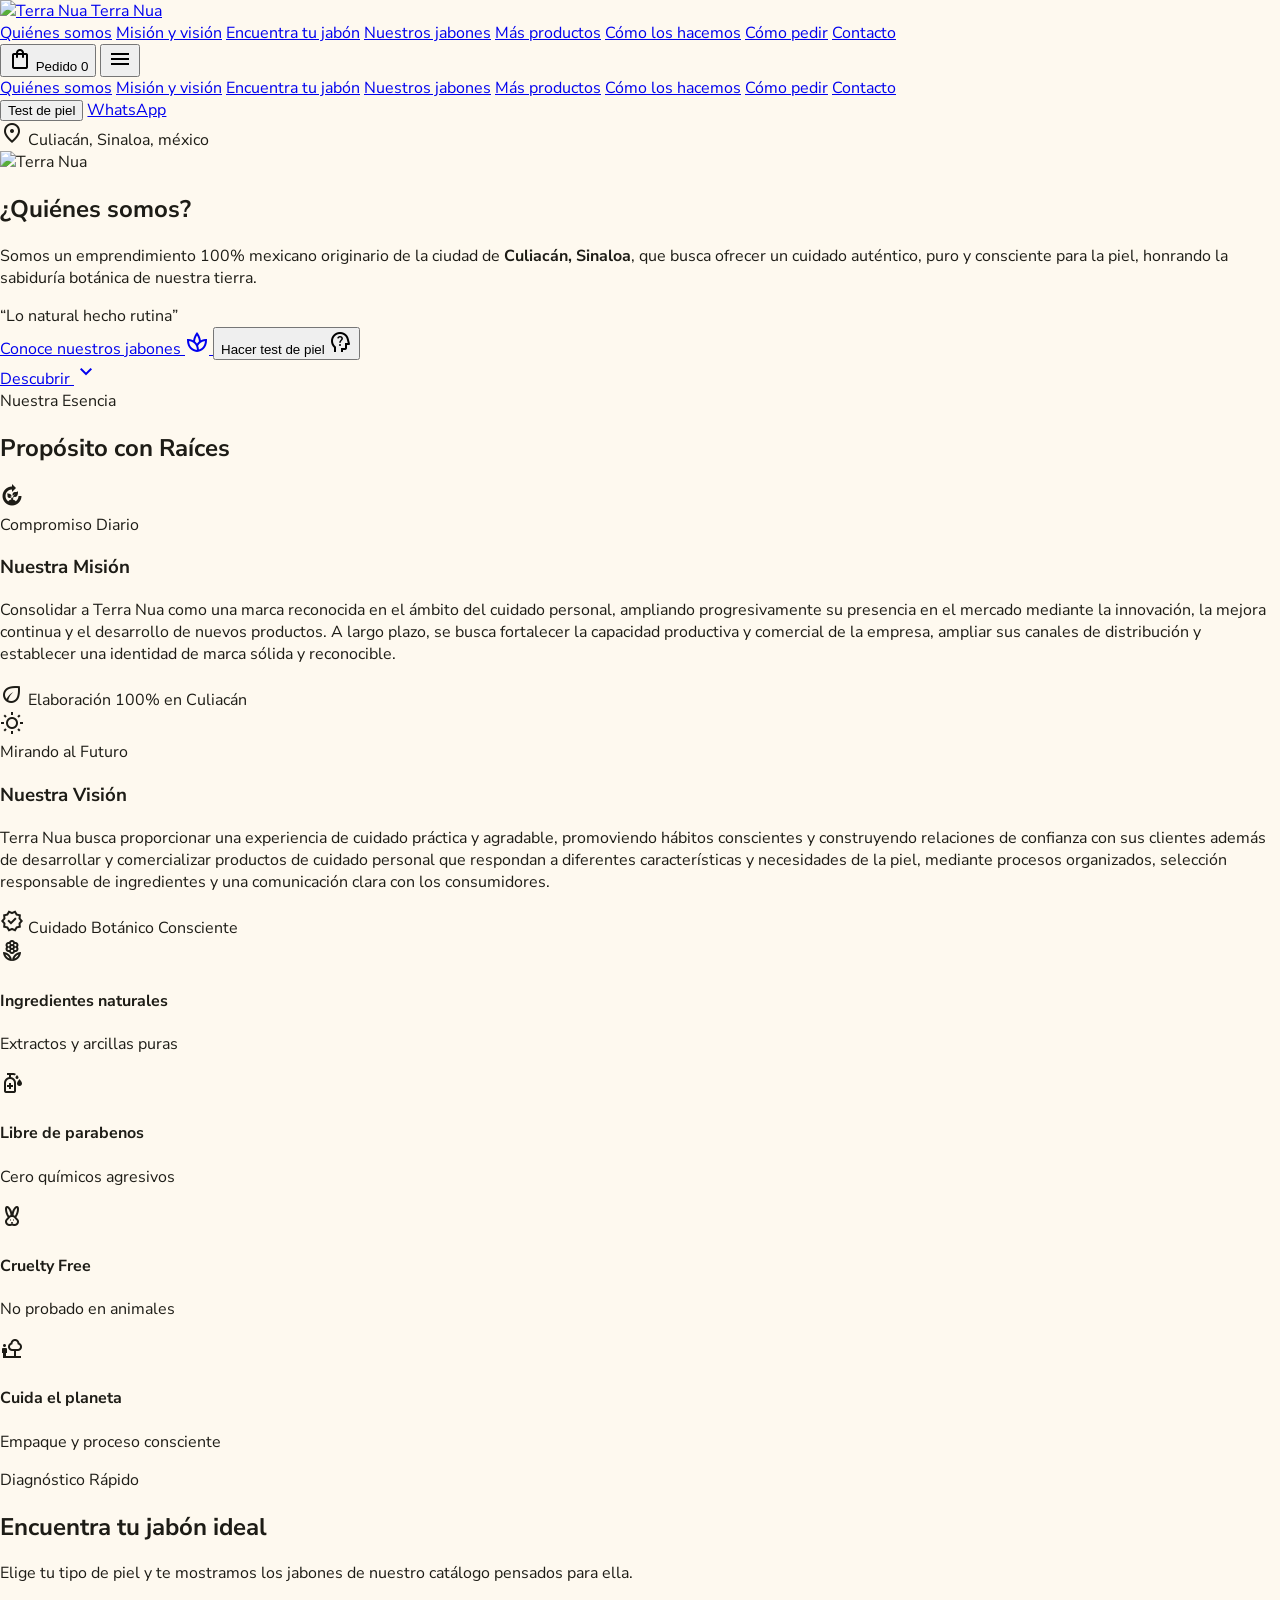
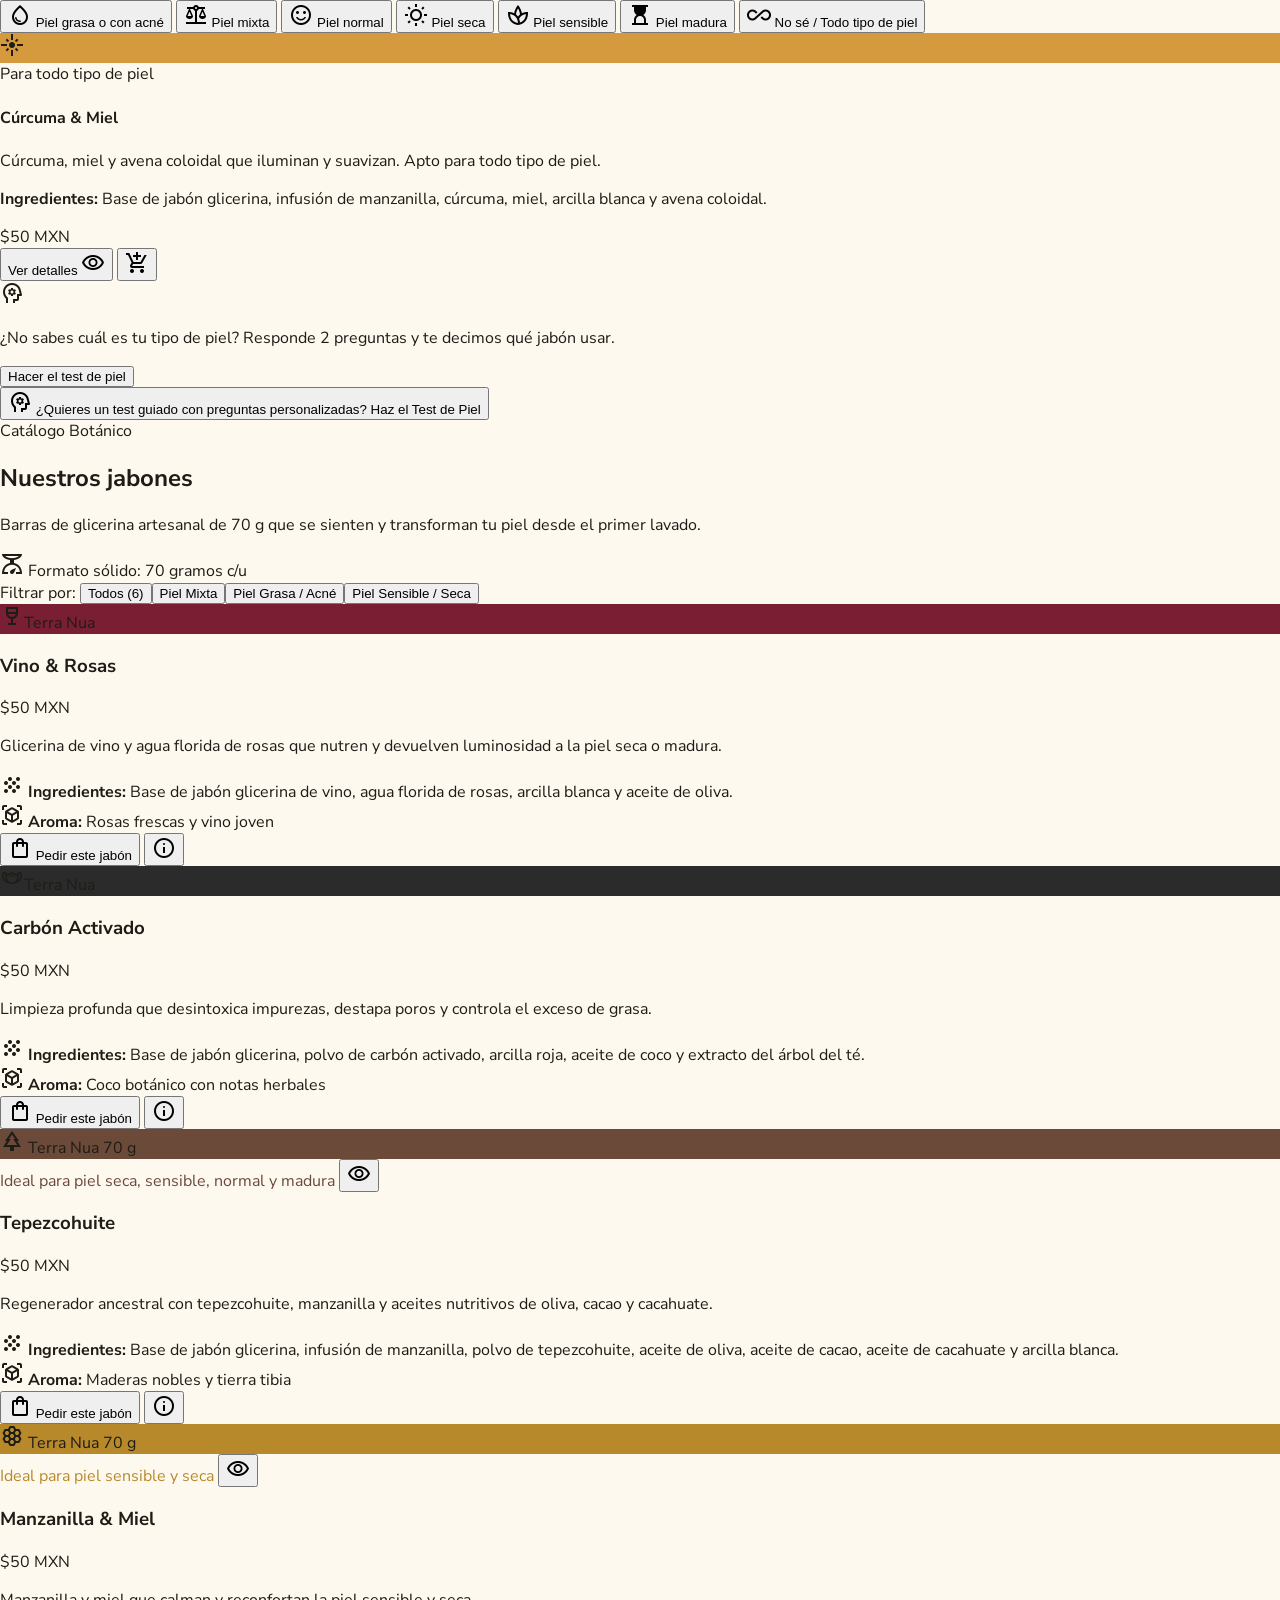
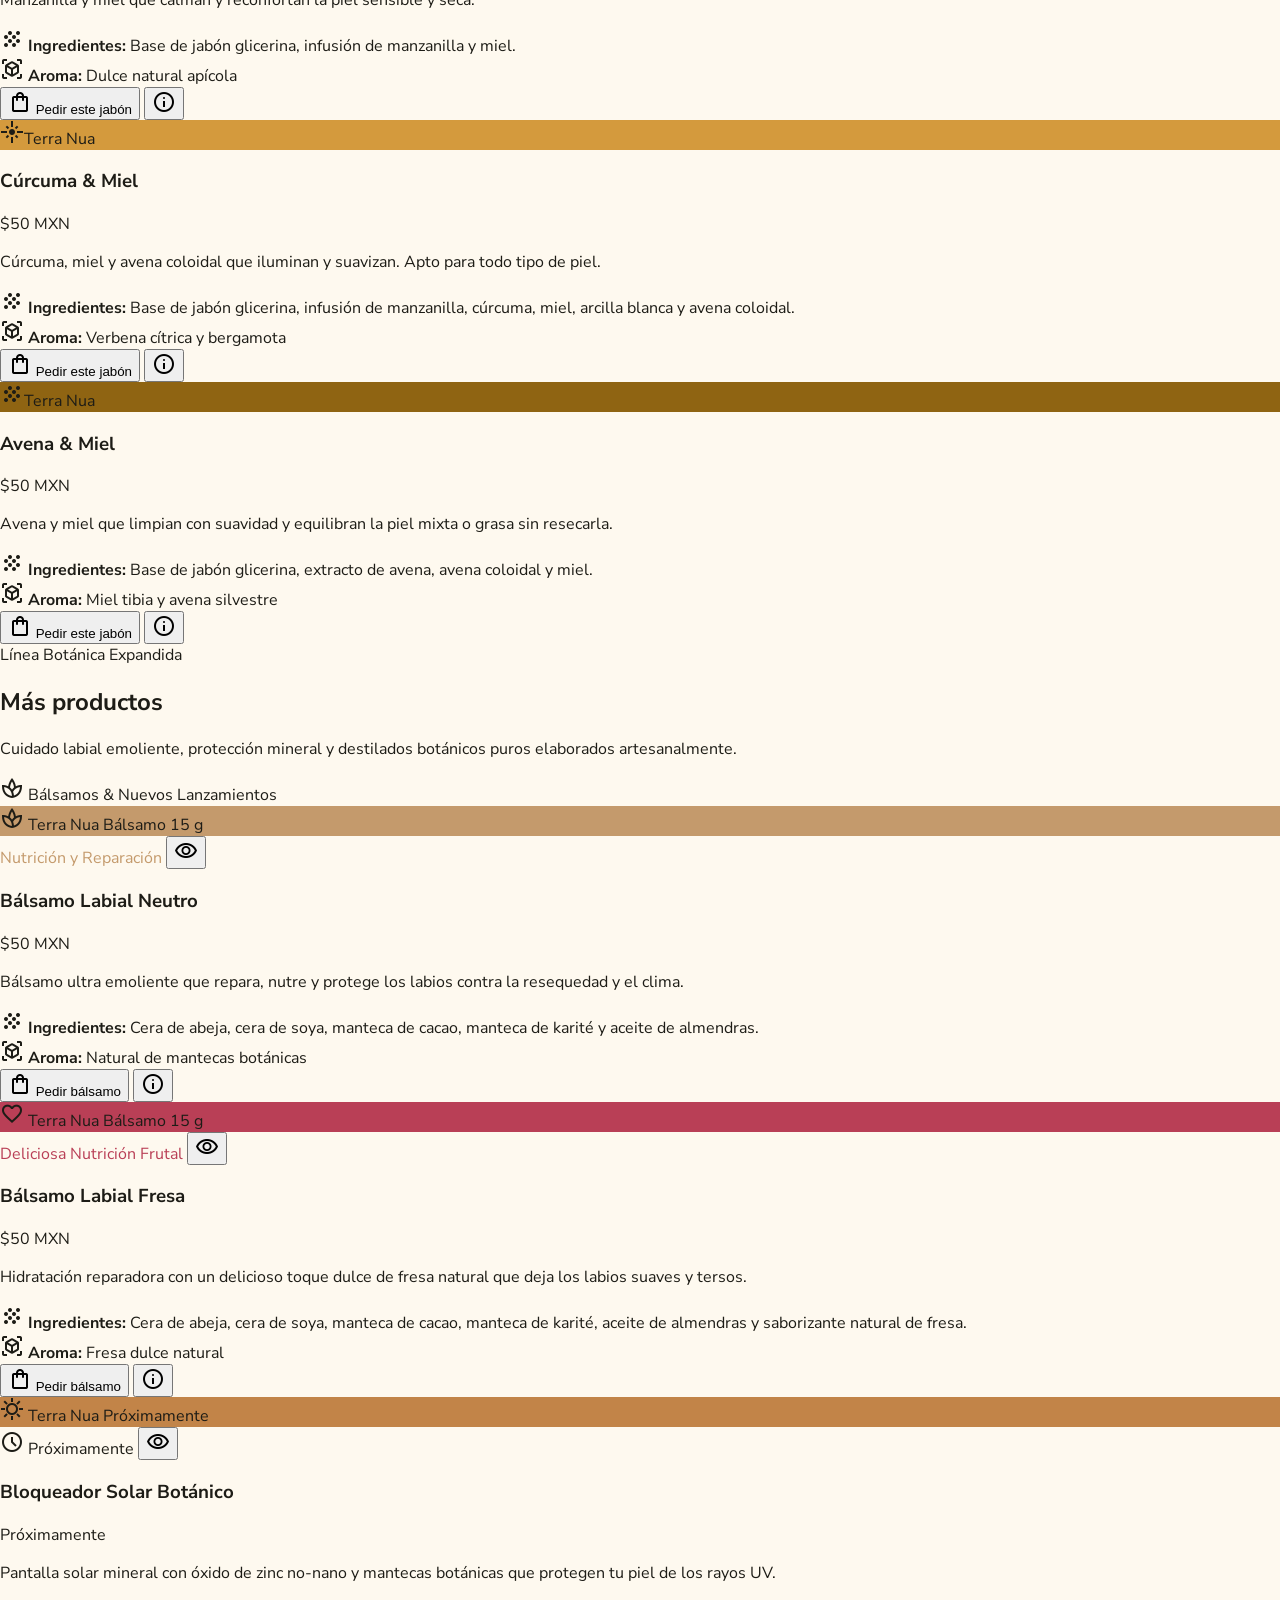
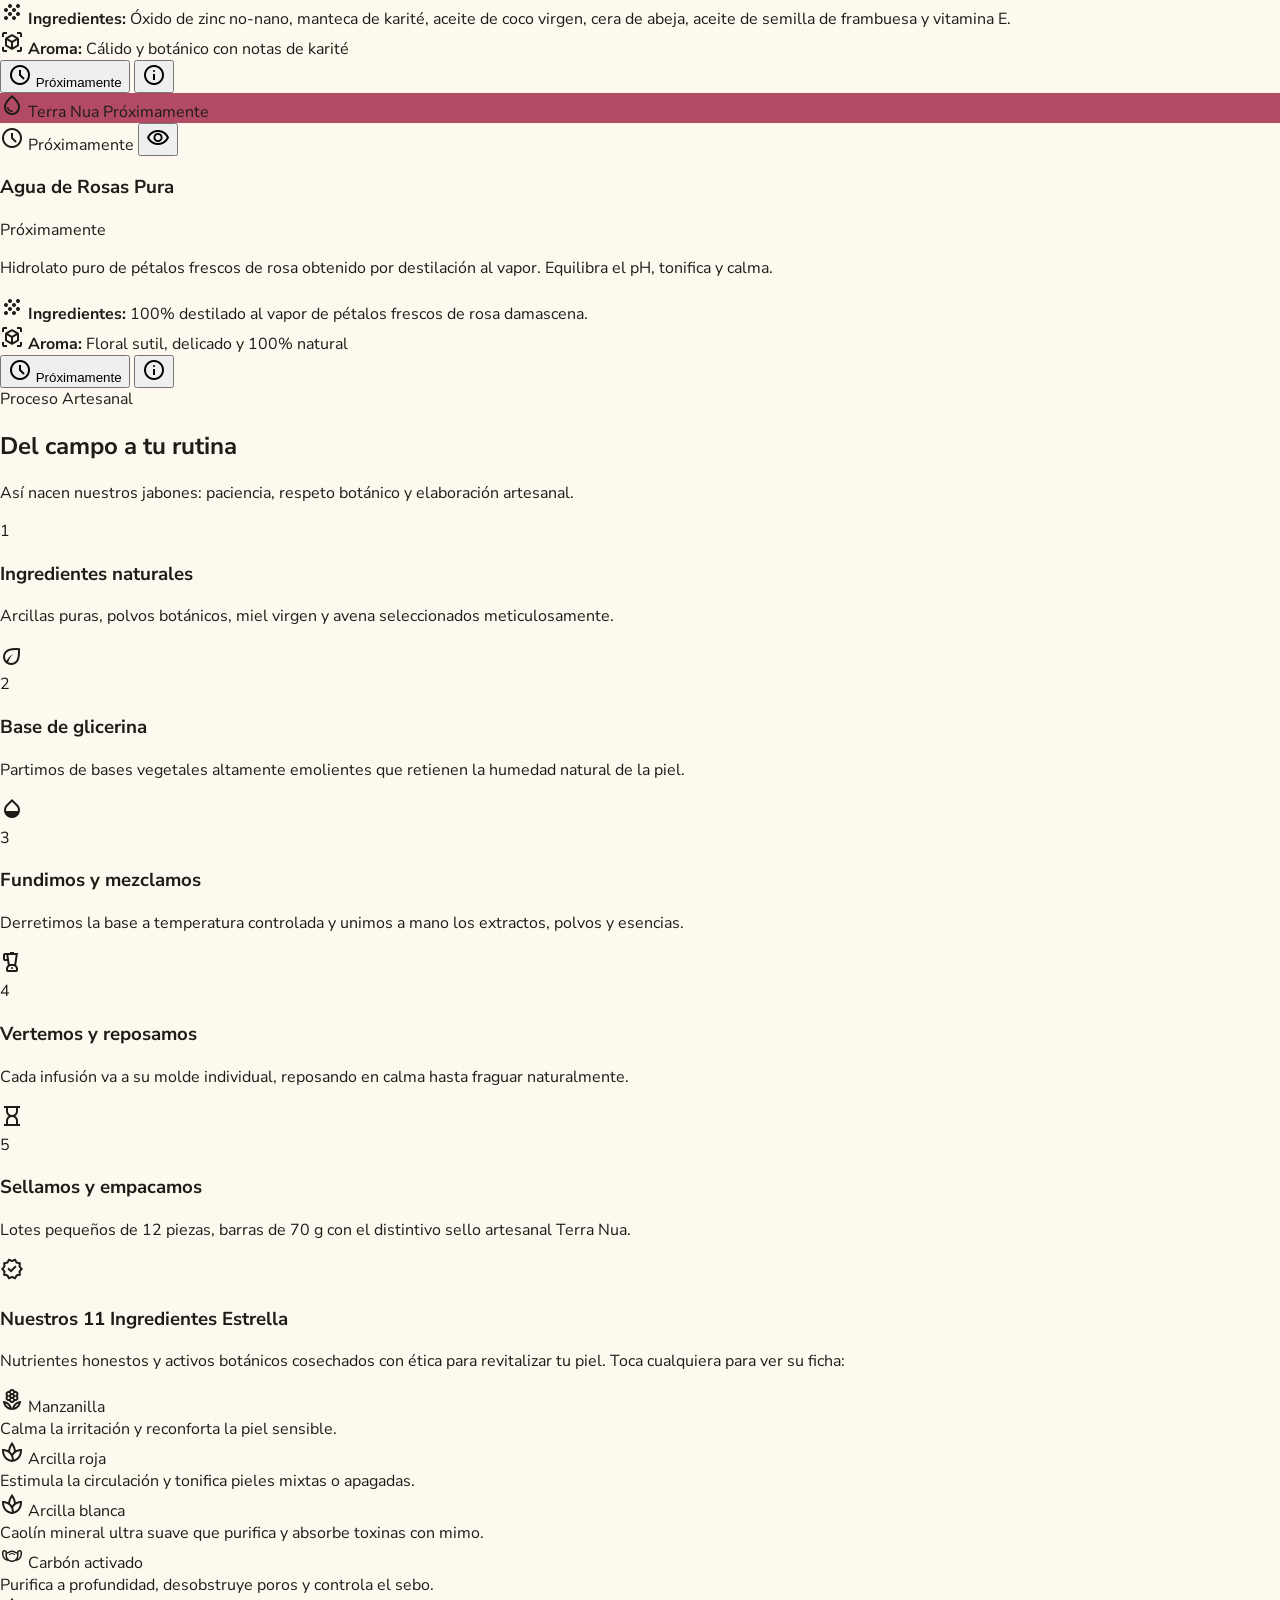
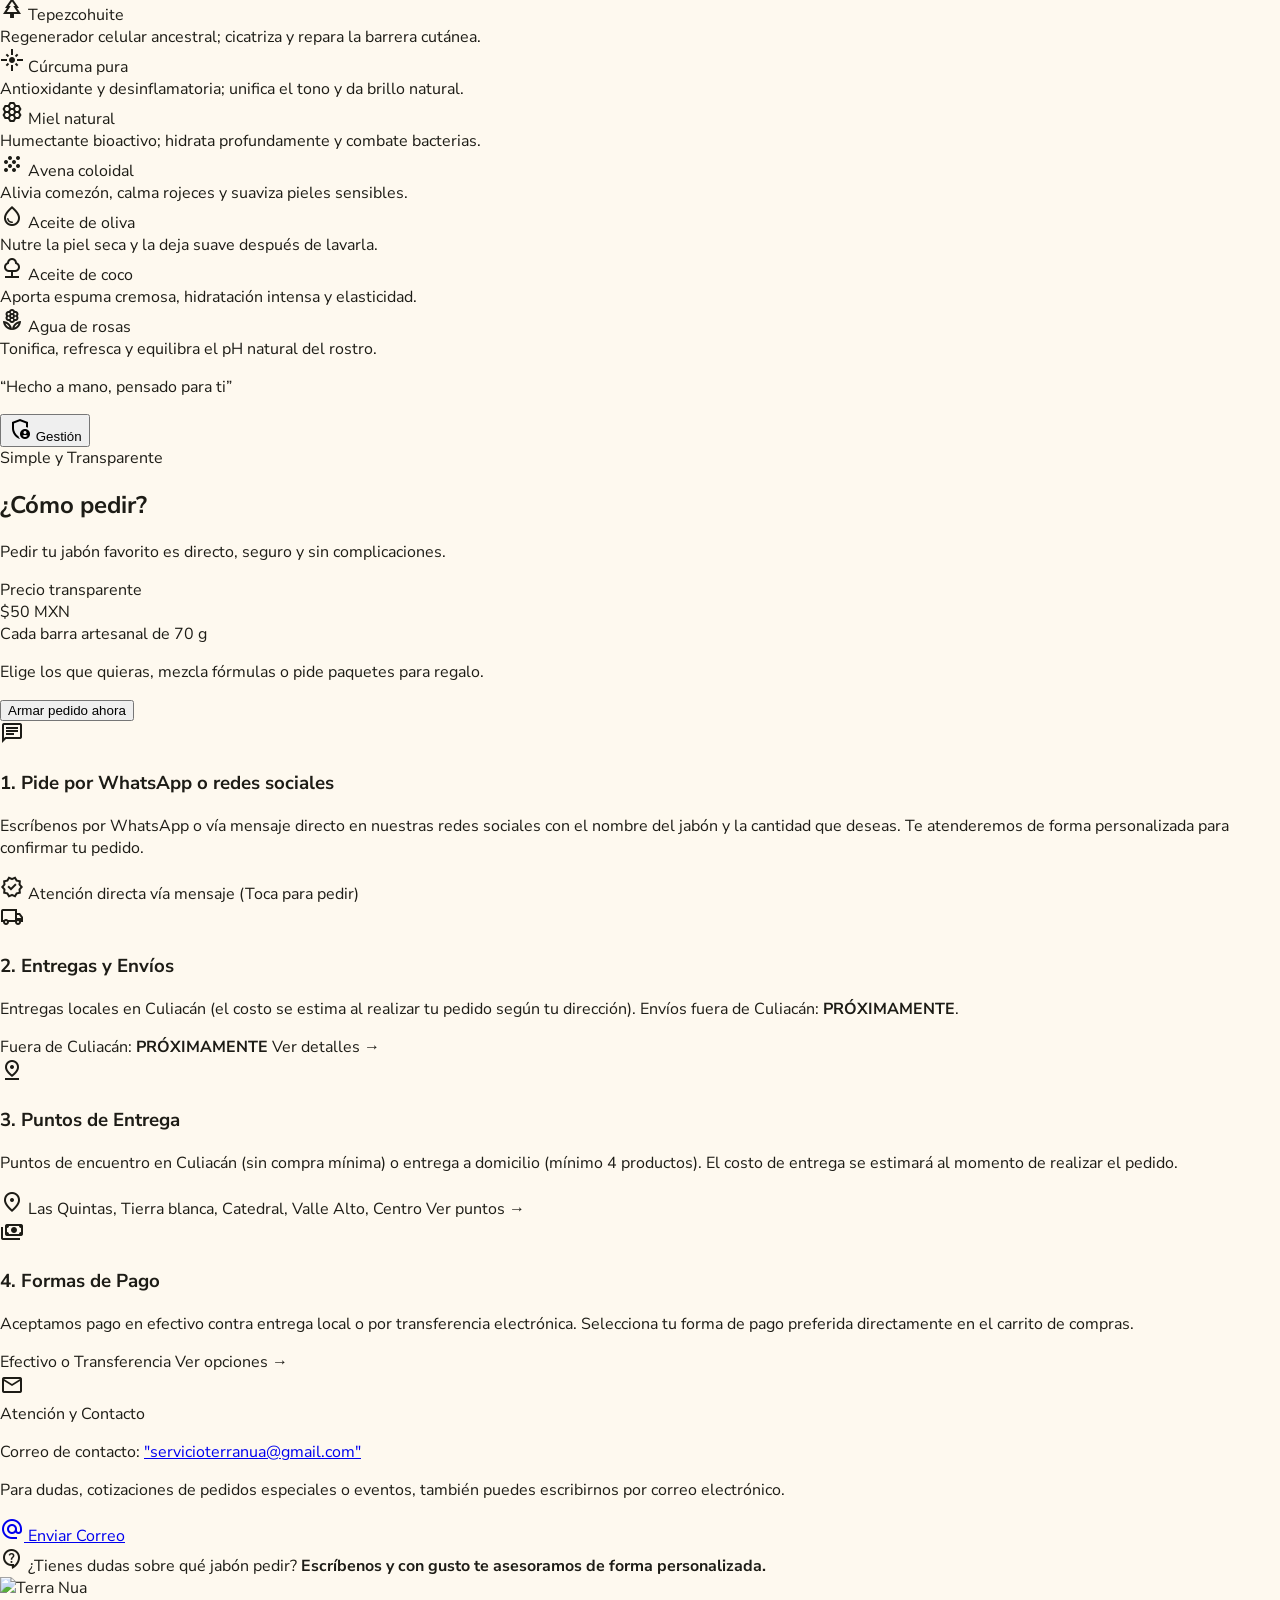
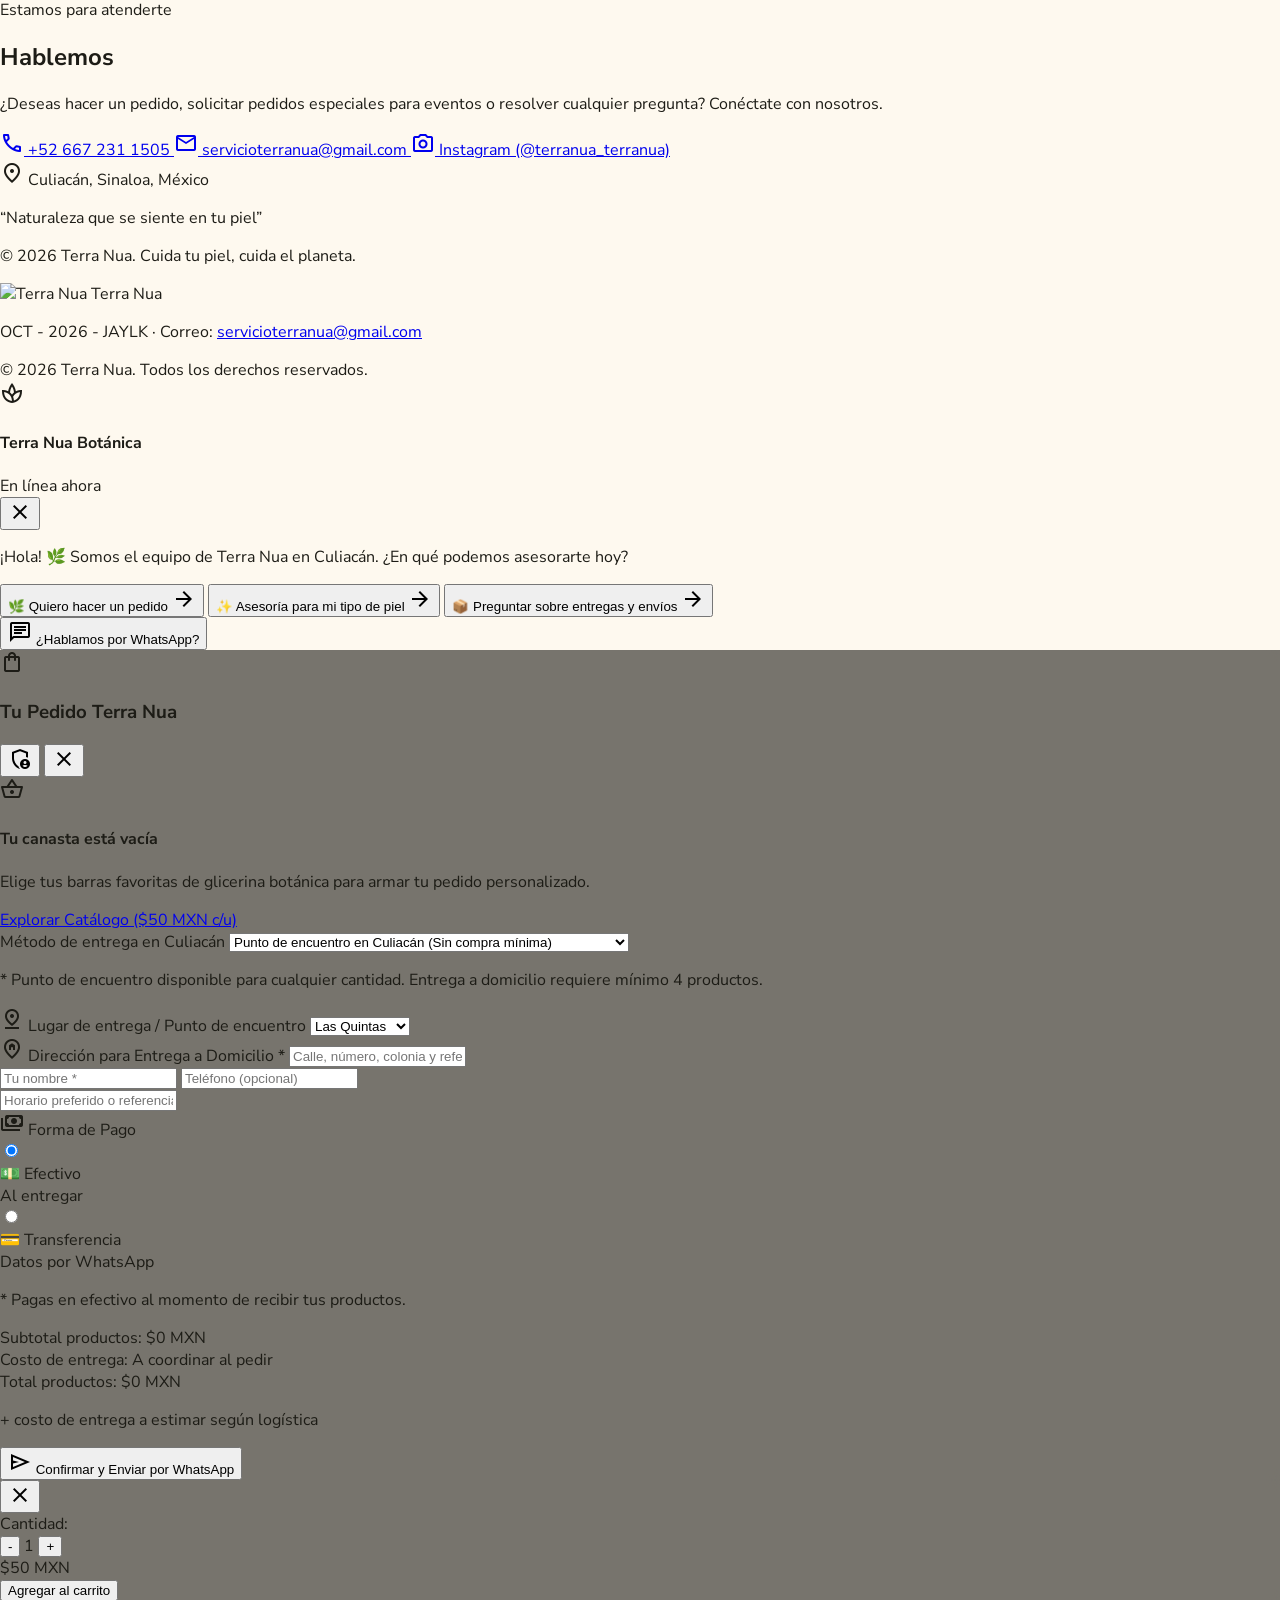
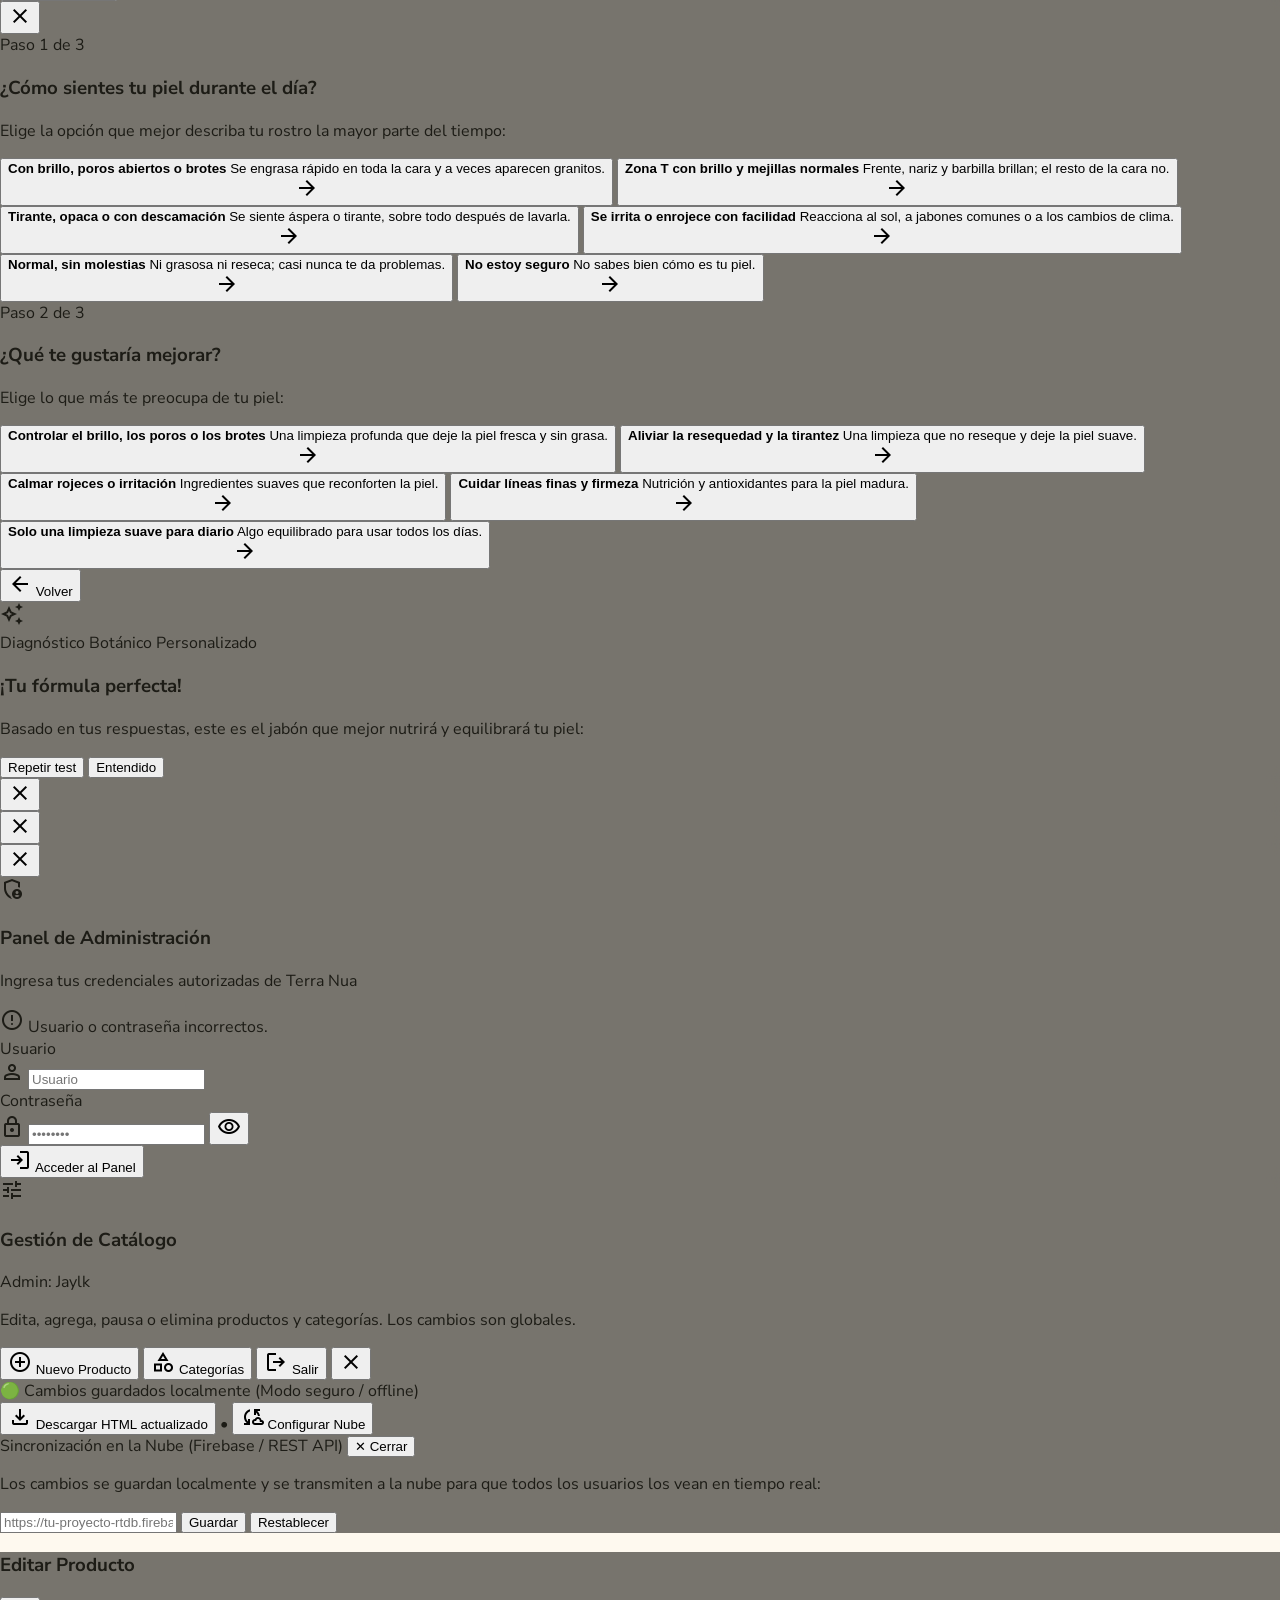
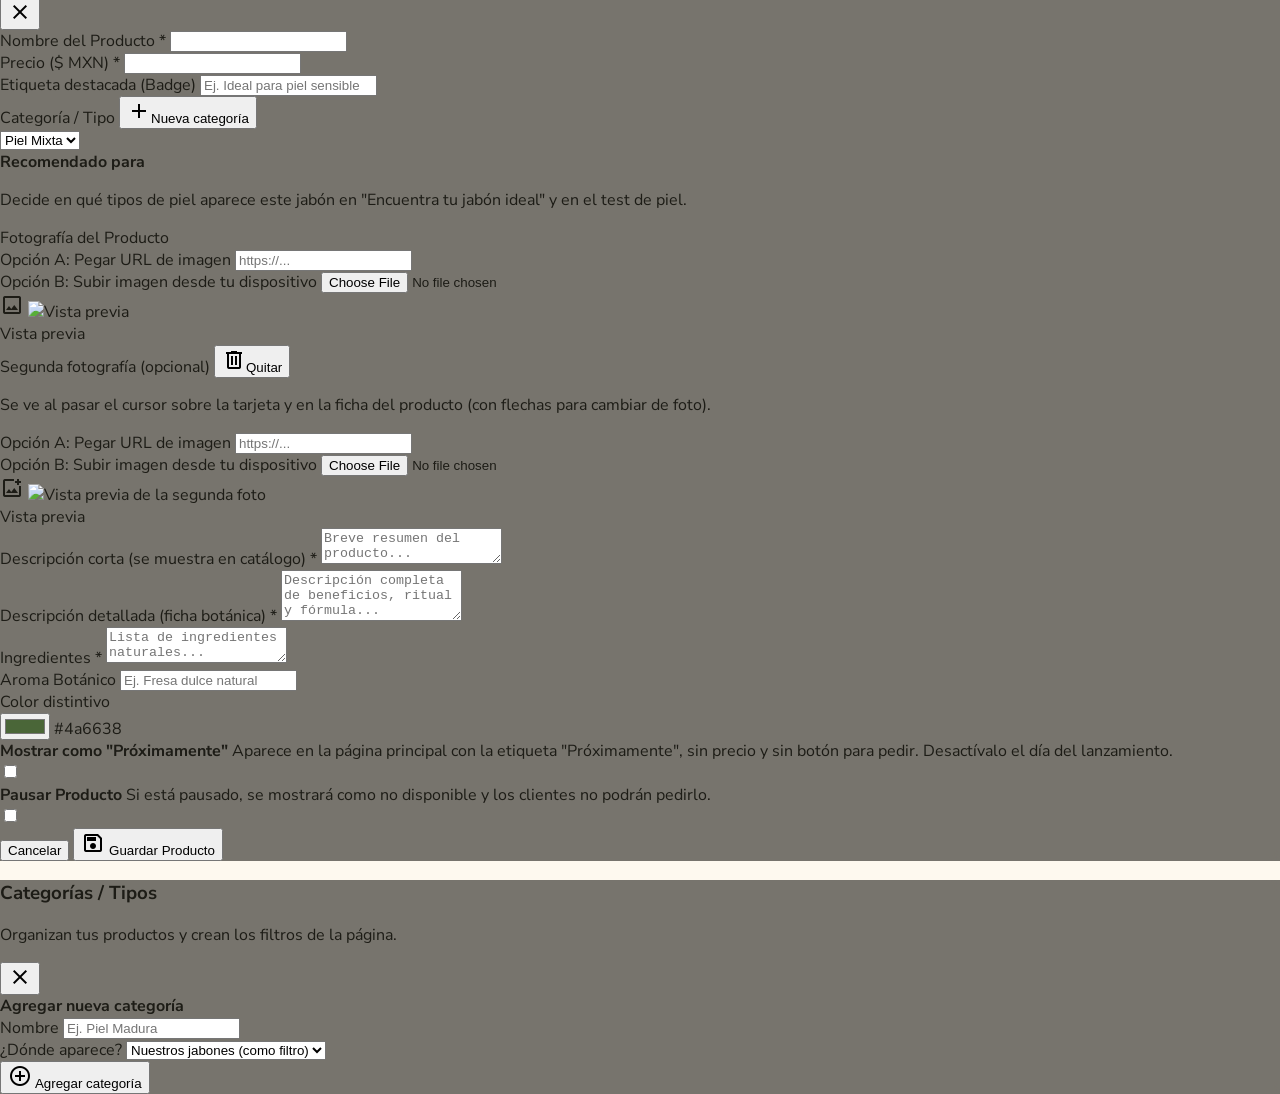
==== commit 4aada001: "Add files via upload" ====
--- a/index.html
+++ b/index.html
@@ -6,24 +6,8 @@
   <title>Terra Nua | Jabones Artesanales Botánicos - Culiacán, Sinaloa</title>
   <meta name="description" content="Jabones artesanales botánicos de 70g hechos a mano en Culiacán, Sinaloa. Ingredientes naturales, puros y conscientes para el cuidado de tu piel.">
   
-  <link rel="canonical" href="https://terranua.github.io/terranua/">
-
-  <!-- Vista previa al compartir el enlace (WhatsApp, Facebook, Instagram, X) -->
-  <meta property="og:type" content="website">
-  <meta property="og:locale" content="es_MX">
-  <meta property="og:site_name" content="Terra Nua">
-  <meta property="og:title" content="Terra Nua | Jabones Artesanales Botánicos">
-  <meta property="og:description" content="Jabones artesanales botánicos hechos a mano en Culiacán, Sinaloa. Encuentra el ideal para tu tipo de piel y pide por WhatsApp.">
-  <meta property="og:url" content="https://terranua.github.io/terranua/">
-  <meta property="og:image" content="https://terranua.github.io/terranua/img/jabon-vino-rosas.jpg">
-  <meta property="og:image:width" content="1512">
-  <meta property="og:image:height" content="1512">
-  <meta property="og:image:alt" content="Jabón artesanal Vino & Rosas de Terra Nua">
-  <meta name="twitter:card" content="summary_large_image">
-
   <!-- Favicon -->
-  <link rel="icon" type="image/png" href="img/logo.png">
-  <link rel="apple-touch-icon" href="img/logo.png">
+  <link rel="icon" type="image/png" href="https://lh3.googleusercontent.com/aida-public/[base64]">
   
   <!-- Fonts & Icons -->
   <link rel="preconnect" href="https://fonts.googleapis.com">
@@ -75,8 +59,115 @@
     }
   </style>
 
-  <!-- Estilos de Tailwind compilados (ver tailwind.config.js y src/input.css) -->
-  <link rel="stylesheet" href="styles.css">
+  <script src="https://cdn.tailwindcss.com"></script>
+  <script id="tailwind-config">
+    tailwind.config = {
+      darkMode: "class",
+      theme: {
+        extend: {
+          colors: {
+            "surface-tint": "#4a6638",
+            "surface": "#fef9ef",
+            "error-container": "#ffdad6",
+            "inverse-primary": "#afd098",
+            "on-tertiary-fixed-variant": "#5e4100",
+            "on-secondary-fixed": "#390c00",
+            "inverse-on-surface": "#f5f0e6",
+            "on-tertiary-fixed": "#271900",
+            "on-secondary-container": "#78351e",
+            "on-primary": "#ffffff",
+            "secondary": "#934a31",
+            "primary-container": "#2f4a1f",
+            "on-error": "#ffffff",
+            "on-secondary-fixed-variant": "#75331c",
+            "on-primary-fixed": "#082100",
+            "primary-fixed": "#cbedb2",
+            "outline": "#74796d",
+            "on-error-container": "#93000a",
+            "on-surface": "#1d1c16",
+            "surface-container-low": "#f8f3e9",
+            "surface-container": "#f2ede3",
+            "secondary-container": "#fea182",
+            "background": "#fef9ef",
+            "surface-variant": "#e7e2d8",
+            "on-primary-fixed-variant": "#334e22",
+            "on-primary-container": "#99b983",
+            "on-background": "#1d1c16",
+            "primary": "#19330a",
+            "primary-fixed-dim": "#afd098",
+            "tertiary-fixed-dim": "#f3be5b",
+            "error": "#ba1a1a",
+            "outline-variant": "#c4c8bb",
+            "on-tertiary": "#ffffff",
+            "surface-container-lowest": "#ffffff",
+            "surface-container-high": "#ede8de",
+            "secondary-fixed": "#ffdbd0",
+            "secondary-fixed-dim": "#ffb59d",
+            "on-surface-variant": "#43483e",
+            "tertiary-container": "#5a3e00",
+            "tertiary-fixed": "#ffdea9",
+            "tertiary": "#3d2900",
+            "on-tertiary-container": "#dba847",
+            "surface-dim": "#dedad0",
+            "surface-container-highest": "#e7e2d8",
+            "inverse-surface": "#32302a",
+            "on-secondary": "#ffffff",
+            "surface-bright": "#fef9ef"
+          },
+          borderRadius: {
+            "DEFAULT": "0.25rem",
+            "lg": "0.5rem",
+            "xl": "0.75rem",
+            "2xl": "1rem",
+            "3xl": "1.5rem",
+            "full": "9999px"
+          },
+          spacing: {
+            "space-lg": "1.5rem",
+            "space-xl": "2.5rem",
+            "space-md": "1rem",
+            "margin-mobile": "1.25rem",
+            "gutter-mobile": "1rem",
+            "space-sm": "0.5rem",
+            "space-2xl": "4rem",
+            "gutter": "1.5rem",
+            "margin": "3rem",
+            "space-xs": "0.25rem"
+          },
+          fontFamily: {
+            "headline-lg-mobile": ["Playfair Display", "serif"],
+            "label-sm": ["Nunito Sans", "sans-serif"],
+            "headline-sm": ["Playfair Display", "serif"],
+            "label-lg": ["Nunito Sans", "sans-serif"],
+            "headline-md": ["Playfair Display", "serif"],
+            "display-mobile": ["Playfair Display", "serif"],
+            "title-md": ["Nunito Sans", "sans-serif"],
+            "headline-lg": ["Playfair Display", "serif"],
+            "title-lg": ["Nunito Sans", "sans-serif"],
+            "body-sm": ["Nunito Sans", "sans-serif"],
+            "body-md": ["Nunito Sans", "sans-serif"],
+            "body-lg": ["Nunito Sans", "sans-serif"],
+            "display": ["Playfair Display", "serif"]
+          },
+          fontSize: {
+            "headline-lg-mobile": ["1.75rem", { "lineHeight": "2.25rem", "fontWeight": "600" }],
+            "label-sm": ["0.75rem", { "lineHeight": "1rem", "letterSpacing": "0.06em", "fontWeight": "600" }],
+            "headline-sm": ["1.25rem", { "lineHeight": "1.75rem", "fontWeight": "500" }],
+            "label-lg": ["0.875rem", { "lineHeight": "1.25rem", "letterSpacing": "0.04em", "fontWeight": "600" }],
+            "headline-md": ["1.75rem", { "lineHeight": "2.25rem", "fontWeight": "500" }],
+            "display-mobile": ["2.25rem", { "lineHeight": "2.75rem", "letterSpacing": "-0.01em", "fontWeight": "600" }],
+            "title-md": ["1rem", { "lineHeight": "1.5rem", "fontWeight": "600" }],
+            "headline-lg": ["2.5rem", { "lineHeight": "3rem", "letterSpacing": "-0.01em", "fontWeight": "600" }],
+            "title-lg": ["1.125rem", { "lineHeight": "1.625rem", "fontWeight": "700" }],
+            "body-sm": ["0.875rem", { "lineHeight": "1.375rem", "fontWeight": "400" }],
+            "body-md": ["1rem", { "lineHeight": "1.6rem", "fontWeight": "400" }],
+            "body-lg": ["1.125rem", { "lineHeight": "1.75rem", "fontWeight": "400" }],
+            "display": ["3.5rem", { "lineHeight": "4rem", "letterSpacing": "-0.02em", "fontWeight": "600" }]
+          }
+        }
+      }
+    };
+  </script>
 </head>
 <body class="bg-surface font-body-md text-on-surface antialiased min-h-screen relative selection:bg-primary-container selection:text-on-primary-container">
 
@@ -86,7 +177,7 @@
       
       <!-- Logotipo & Nombre -->
       <a class="flex items-center gap-3 group" href="#quienes-somos" aria-label="Ir al inicio">
-        <img alt="Terra Nua" class="h-12 w-12 object-contain rounded-full ring-2 ring-primary/20 group-hover:ring-primary/50 transition-all duration-300" src="img/logo.png">
+        <img alt="Terra Nua" class="h-12 w-12 object-contain rounded-full ring-2 ring-primary/20 group-hover:ring-primary/50 transition-all duration-300" src="https://lh3.googleusercontent.com/aida-public/[base64]">
         <span class="font-headline-sm text-primary tracking-tight font-semibold hidden sm:inline-block">Terra Nua</span>
       </a>
 
@@ -162,7 +253,7 @@
 
           <!-- Logotipo Emblemático -->
           <div class="mb-8 w-32 h-32 md:w-40 md:h-40 rounded-full bg-surface-container-lowest p-4 shadow-[0_8px_30px_rgba(47,74,31,0.08)] flex items-center justify-center transform hover:scale-105 transition-transform duration-500 cursor-pointer" onclick="window.scrollTo({top: 0, behavior: 'smooth'})" title="Terra Nua">
-            <img alt="Terra Nua" class="w-full h-full object-contain rounded-full" src="img/logo.png">
+            <img alt="Terra Nua" class="w-full h-full object-contain rounded-full" src="https://lh3.googleusercontent.com/aida-public/[base64]">
           </div>
 
           <!-- Título Grande Serif -->
@@ -786,7 +877,7 @@
         <div class="max-w-2xl mx-auto flex flex-col items-center justify-center text-center relative z-10">
           
           <div class="w-20 h-20 rounded-full bg-on-primary/10 p-3 mb-6 flex items-center justify-center ring-2 ring-white/10 shadow-lg">
-            <img alt="Terra Nua" class="w-full h-full object-contain rounded-full" src="img/logo.png">
+            <img alt="Terra Nua" class="w-full h-full object-contain rounded-full" src="https://lh3.googleusercontent.com/aida-public/[base64]">
           </div>
 
           <span class="font-label-sm text-label-sm uppercase tracking-widest text-primary-fixed font-bold">Estamos para atenderte</span>
@@ -831,7 +922,7 @@
           </p>
           
           <p class="font-label-sm text-label-sm text-on-primary/60 text-center">
-            Cuida tu piel, cuida el planeta.
+            © 2026 Terra Nua. Cuida tu piel, cuida el planeta.
           </p>
 
         </div>
@@ -845,7 +936,7 @@
     <div class="max-w-7xl mx-auto px-6 lg:px-12 py-12 flex flex-col md:flex-row items-center justify-between gap-6">
       <div class="flex flex-col items-center md:items-start gap-1">
         <div class="flex items-center gap-3">
-          <img alt="Terra Nua" class="h-8 w-8 rounded-full object-contain" src="img/logo.png">
+          <img alt="Terra Nua" class="h-8 w-8 rounded-full object-contain" src="https://lh3.googleusercontent.com/aida-public/[base64]">
           <span class="font-headline-sm text-headline-sm text-primary font-semibold">Terra Nua</span>
         </div>
         <p class="font-body-sm text-body-sm text-on-surface-variant">OCT - 2026 - JAYLK · Correo: <a href="mailto:servicioterranua@gmail.com" class="underline hover:text-primary">servicioterranua@gmail.com</a></p>
@@ -940,7 +1031,7 @@
           <!-- Selector de Método de Entrega -->
           <div>
             <label class="block text-xs font-bold uppercase tracking-wider text-secondary mb-1">Método de entrega en Culiacán</label>
-            <select id="cart-delivery-method" aria-label="Método de entrega" onchange="onDeliveryMethodChange()" class="w-full p-2.5 text-sm bg-surface-container-lowest rounded-lg border border-surface-container text-on-surface font-semibold focus:outline-none focus:ring-2 focus:ring-primary">
+            <select id="cart-delivery-method" onchange="onDeliveryMethodChange()" class="w-full p-2.5 text-sm bg-surface-container-lowest rounded-lg border border-surface-container text-on-surface font-semibold focus:outline-none focus:ring-2 focus:ring-primary">
               <option value="recoger">Punto de encuentro en Culiacán (Sin compra mínima)</option>
               <option value="local">Entrega a domicilio en Culiacán (Mínimo 4 productos)</option>
               <option value="nacional" disabled>Envíos fuera de Culiacán (PRÓXIMAMENTE)</option>
@@ -956,7 +1047,7 @@
               <span class="material-symbols-outlined text-sm">pin_drop</span>
               <span>Lugar de entrega / Punto de encuentro</span>
             </label>
-            <select id="cart-pickup-point" aria-label="Punto de encuentro" class="w-full p-2.5 text-sm bg-surface-container-lowest rounded-lg border border-surface-container text-on-surface font-medium focus:outline-none focus:ring-2 focus:ring-primary">
+            <select id="cart-pickup-point" class="w-full p-2.5 text-sm bg-surface-container-lowest rounded-lg border border-surface-container text-on-surface font-medium focus:outline-none focus:ring-2 focus:ring-primary">
               <option value="Las Quintas">Las Quintas</option>
               <option value="Tierra blanca">Tierra blanca</option>
               <option value="Catedral">Catedral</option>
@@ -971,15 +1062,15 @@
               <span class="material-symbols-outlined text-sm">home_pin</span>
               <span>Dirección para Entrega a Domicilio *</span>
             </label>
-            <input type="text" id="order-customer-address" aria-label="Dirección de entrega" autocomplete="street-address" placeholder="Calle, número, colonia y referencias de tu domicilio" class="w-full px-3 py-2 text-sm bg-surface-container-lowest rounded-lg border border-surface-container focus:outline-none focus:ring-2 focus:ring-primary">
+            <input type="text" id="order-customer-address" placeholder="Calle, número, colonia y referencias de tu domicilio" class="w-full px-3 py-2 text-sm bg-surface-container-lowest rounded-lg border border-surface-container focus:outline-none focus:ring-2 focus:ring-primary">
           </div>
 
           <!-- Campos de Contacto -->
           <div class="grid grid-cols-1 sm:grid-cols-2 gap-2">
-            <input type="text" id="order-customer-name" aria-label="Tu nombre" required autocomplete="name" placeholder="Tu nombre *" class="w-full px-3 py-2 text-sm bg-surface-container-lowest rounded-lg border border-surface-container focus:outline-none focus:ring-2 focus:ring-primary">
-            <input type="tel" id="order-customer-phone" aria-label="Teléfono (opcional)" autocomplete="tel" placeholder="Teléfono (opcional)" class="w-full px-3 py-2 text-sm bg-surface-container-lowest rounded-lg border border-surface-container focus:outline-none focus:ring-2 focus:ring-primary">
-          </div>
-          <input type="text" id="order-customer-notes" aria-label="Horario preferido o referencias (opcional)" placeholder="Horario preferido o referencias adicionales (opcional)" class="w-full px-3 py-2 text-sm bg-surface-container-lowest rounded-lg border border-surface-container focus:outline-none focus:ring-2 focus:ring-primary">
+            <input type="text" id="order-customer-name" placeholder="Tu nombre *" class="w-full px-3 py-2 text-sm bg-surface-container-lowest rounded-lg border border-surface-container focus:outline-none focus:ring-2 focus:ring-primary">
+            <input type="text" id="order-customer-phone" placeholder="Teléfono (opcional)" class="w-full px-3 py-2 text-sm bg-surface-container-lowest rounded-lg border border-surface-container focus:outline-none focus:ring-2 focus:ring-primary">
+          </div>
+          <input type="text" id="order-customer-notes" placeholder="Horario preferido o referencias adicionales (opcional)" class="w-full px-3 py-2 text-sm bg-surface-container-lowest rounded-lg border border-surface-container focus:outline-none focus:ring-2 focus:ring-primary">
 
           <!-- Selector de Forma de Pago -->
           <div class="pt-1">
@@ -1247,7 +1338,7 @@
               <h3 class="font-headline-sm text-xl sm:text-2xl text-primary font-bold">Gestión de Catálogo</h3>
               <span class="px-2.5 py-0.5 rounded-full text-[11px] font-bold bg-primary/10 text-primary border border-primary/20">Admin: Jaylk</span>
             </div>
-            <p class="text-xs text-on-surface-variant mt-0.5">Edita, agrega, pausa o elimina productos y categorías. Para que tus clientes vean los cambios, descarga el HTML actualizado y súbelo a GitHub.</p>
+            <p class="text-xs text-on-surface-variant mt-0.5">Edita, agrega, pausa o elimina productos y categorías. Los cambios son globales.</p>
           </div>
         </div>
 
@@ -1274,7 +1365,7 @@
       <div class="px-6 py-2.5 bg-surface-container/60 border-b border-surface-container flex flex-wrap items-center justify-between text-xs text-on-surface-variant gap-2">
         <div class="flex items-center gap-2">
           <span class="w-2.5 h-2.5 rounded-full bg-green-500 animate-pulse"></span>
-          <span id="sync-status-text">Cambios guardados en este navegador · Publícalos con "Descargar HTML actualizado"</span>
+          <span id="sync-status-text">Sincronización global activa y en tiempo real</span>
         </div>
         <div class="flex items-center gap-3">
           <button onclick="exportUpdatedHTML()" class="inline-flex items-center gap-1 text-primary hover:text-secondary font-bold transition-colors">
@@ -1295,11 +1386,11 @@
           <span class="font-bold text-primary">Sincronización en la Nube (Firebase / REST API)</span>
           <button onclick="toggleCloudConfig()" class="text-on-surface-variant hover:text-primary">✕ Cerrar</button>
         </div>
-        <p class="text-on-surface-variant">Opcional y avanzado. Si algún día creas tu propia base de datos (por ejemplo Firebase, con reglas que solo te permitan escribir a ti), pega aquí su dirección para que los cambios se vean al instante sin subir el HTML. Si no, déjalo vacío.</p>
+        <p class="text-on-surface-variant">Los cambios se guardan localmente y se transmiten a la nube para que todos los usuarios los vean en tiempo real:</p>
         <div class="flex flex-wrap gap-2">
           <input type="text" id="custom-cloud-endpoint-input" class="flex-1 min-w-[240px] px-3 py-1.5 rounded-lg border border-outline-variant bg-surface-container-lowest text-xs" placeholder="https://tu-proyecto-rtdb.firebaseio.com/catalog.json">
           <button onclick="saveCustomCloudEndpoint()" class="px-3 py-1.5 rounded-lg bg-primary text-white font-bold hover:bg-secondary">Guardar</button>
-          <button onclick="resetDefaultCloudEndpoint()" class="px-3 py-1.5 rounded-lg bg-surface-container text-primary font-bold hover:bg-surface-container-high">Desactivar</button>
+          <button onclick="resetDefaultCloudEndpoint()" class="px-3 py-1.5 rounded-lg bg-surface-container text-primary font-bold hover:bg-surface-container-high">Restablecer</button>
         </div>
       </div>
 
@@ -1377,7 +1468,7 @@
             <div class="sm:col-span-2 space-y-2">
               <div>
                 <span class="text-[11px] text-on-surface-variant block mb-1">Opción A: Pegar URL de imagen</span>
-                <input type="text" inputmode="url" id="form-product-image-url" oninput="previewProductImage()" placeholder="https://... o img/foto.jpg" class="w-full px-3 py-2 rounded-lg border border-outline-variant bg-surface-container-lowest text-xs">
+                <input type="url" id="form-product-image-url" oninput="previewProductImage()" placeholder="https://..." class="w-full px-3 py-2 rounded-lg border border-outline-variant bg-surface-container-lowest text-xs">
               </div>
               <div>
                 <span class="text-[11px] text-on-surface-variant block mb-1">Opción B: Subir imagen desde tu dispositivo</span>
@@ -1408,7 +1499,7 @@
             <div class="sm:col-span-2 space-y-2">
               <div>
                 <span class="text-[11px] text-on-surface-variant block mb-1">Opción A: Pegar URL de imagen</span>
-                <input type="text" inputmode="url" id="form-product-image2-url" oninput="previewProductImage('2')" placeholder="https://... o img/foto.jpg" class="w-full px-3 py-2 rounded-lg border border-outline-variant bg-surface-container-lowest text-xs">
+                <input type="url" id="form-product-image2-url" oninput="previewProductImage('2')" placeholder="https://..." class="w-full px-3 py-2 rounded-lg border border-outline-variant bg-surface-container-lowest text-xs">
               </div>
               <div>
                 <span class="text-[11px] text-on-surface-variant block mb-1">Opción B: Subir imagen desde tu dispositivo</span>
@@ -1547,11 +1638,6 @@
 
   <!-- ==================== JAVASCRIPT DE LA APLICACIÓN ==================== -->
   <script>
-    // Copia exacta de la página tal como llegó, ANTES de que este código la modifique.
-    // "Descargar HTML actualizado" la usa si no puede volver a leer el archivo original.
-    // (Este script es lo último de la página, así que aquí ya está completa.)
-    const PRISTINE_PAGE_HTML = '<!DOCTYPE html>\n' + document.documentElement.outerHTML;
-
     /* ============================================================
        BASE DE DATOS DE PRODUCTOS BOTÁNICOS TERRA NUA
        ============================================================ */
@@ -1564,7 +1650,7 @@
         "color": "#7A1F33",
         "icon": "wine_bar",
         "category": "sensible",
-        "image": "img/jabon-vino-rosas.jpg",
+        "image": "https://lh3.googleusercontent.com/aida-public/[base64]",
         "shortDesc": "Glicerina de vino y agua florida de rosas que nutren y devuelven luminosidad a la piel seca o madura.",
         "fullDesc": "Un ritual antioxidante para la piel que pide nutrición. La glicerina de vino aporta antioxidantes naturales, el agua florida de rosas tonifica y refresca, la arcilla blanca limpia con suavidad sin resecar y el aceite de oliva deja la piel suave y nutrida.",
         "ingredients": "Base de jabón glicerina de vino, agua florida de rosas, arcilla blanca y aceite de oliva.",
@@ -1589,7 +1675,7 @@
         "color": "#2b2b2b",
         "icon": "masks",
         "category": "grasa",
-        "image": "img/jabon-carbon-activado.jpg",
+        "image": "https://lh3.googleusercontent.com/aida-public/[base64]",
         "shortDesc": "Limpieza profunda que desintoxica impurezas, destapa poros y controla el exceso de grasa.",
         "fullDesc": "La barra purificante. El polvo de carbón activado atrapa impurezas y el exceso de grasa, la arcilla roja limpia los poros a profundidad y el extracto del árbol del té ayuda a calmar los brotes, mientras el aceite de coco evita que la piel se reseque.",
         "ingredients": "Base de jabón glicerina, polvo de carbón activado, arcilla roja, aceite de coco y extracto del árbol del té.",
@@ -1667,7 +1753,7 @@
         "color": "#D49A3D",
         "icon": "flare",
         "category": "mixta",
-        "image": "img/jabon-curcuma-miel.jpg",
+        "image": "https://lh3.googleusercontent.com/aida-public/[base64]",
         "shortDesc": "Cúrcuma, miel y avena coloidal que iluminan y suavizan. Apto para todo tipo de piel.",
         "fullDesc": "Una barra dorada para el uso diario. La cúrcuma ayuda a unificar el tono y dar luminosidad, la infusión de manzanilla calma, la miel hidrata, la arcilla blanca limpia con suavidad y la avena coloidal deja la piel tersa. Su fórmula equilibrada es apta para todo tipo de piel.",
         "ingredients": "Base de jabón glicerina, infusión de manzanilla, cúrcuma, miel, arcilla blanca y avena coloidal.",
@@ -1691,7 +1777,7 @@
         "color": "#8f6412",
         "icon": "grain",
         "category": "mixta",
-        "image": "img/jabon-avena-miel.jpg",
+        "image": "https://lh3.googleusercontent.com/aida-public/[base64]",
         "shortDesc": "Avena y miel que limpian con suavidad y equilibran la piel mixta o grasa sin resecarla.",
         "fullDesc": "Una limpieza equilibrada para el día a día. El extracto de avena y la avena coloidal exfolian de forma muy suave y ayudan a retirar el exceso de grasa sin resecar, mientras la miel mantiene la hidratación para dejar la piel fresca y suave.",
         "ingredients": "Base de jabón glicerina, extracto de avena, avena coloidal y miel.",
@@ -1884,9 +1970,6 @@
        y subir CATALOG_REVISION a 3.
        ============================================================ */
     const CATALOG_REVISION = 2;
-    // Revisión que YA incluyen los datos de este archivo (DEFAULT_SOAPS).
-    // "Descargar HTML actualizado" la actualiza, para no repetir correcciones sobre tus cambios.
-    const DEFAULTS_REVISION = /*DEFAULTS_REVISION*/2/*END*/;
     const CATALOG_REVISION_KEY = '__revision';
     const CATALOG_FIXES = {
       1: {
@@ -1957,26 +2040,6 @@
     let catalogRevision = 0;
     let catalogFixesPendingUpload = false;
 
-    // Las 4 fotos originales estaban en enlaces temporales de Google (aida-public) y ahora viven en img/.
-    // Si algún dato guardado aún apunta al enlace viejo, se cambia por el archivo propio.
-    const LEGACY_IMAGE_URLS = {
-      'aida-public/AB6AXuAn1injnKRrXV1-JzcEi3sEx': 'img/jabon-vino-rosas.jpg',
-      'aida-public/AB6AXuDlkRkf6t6Kmpo1PjXA9DAn3': 'img/jabon-carbon-activado.jpg',
-      'aida-public/AB6AXuCGSWA0am1-MVIhis5W0KXxY': 'img/jabon-curcuma-miel.jpg',
-      'aida-public/AB6AXuAwcD0-sNtocTxHcRzmOJFfs': 'img/jabon-avena-miel.jpg'
-    };
-
-    function migrateLegacyImages() {
-      Object.keys(SOAPS).forEach(id => {
-        ['image', 'image2'].forEach(field => {
-          const url = String(SOAPS[id][field] || '');
-          if (!url.startsWith('https://lh3.googleusercontent.com/')) return;
-          const key = Object.keys(LEGACY_IMAGE_URLS).find(k => url.includes('/' + k));
-          if (key) SOAPS[id] = Object.assign({}, SOAPS[id], { [field]: LEGACY_IMAGE_URLS[key] });
-        });
-      });
-    }
-
     // Aplica a SOAPS las correcciones posteriores a "fromRevision". Devuelve true si cambió algo.
     function applyCatalogFixes(fromRevision) {
       let changed = false;
@@ -2010,52 +2073,9 @@
         .replace(/"/g, '&quot;').replace(/'/g, '&#39;');
     }
 
-    /* ------------------------------------------------------------
-       SEGURIDAD AL MOSTRAR DATOS
-       Los textos de productos se escapan antes de insertarlos como HTML,
-       y las imágenes, colores, íconos e IDs se validan, para que ningún
-       dato guardado pueda inyectar código en la página.
-       ------------------------------------------------------------ */
-    const SAFE_ID_RE = /^[a-z0-9_-]+$/i;
-
-    // Solo imágenes https, fotos subidas (data:image/...;base64) o archivos propios en img/
-    function safeImageURL(url) {
-      const u = String(url || '').trim();
-      if (/^https:\/\/[^\s"'<>]+$/i.test(u)) return u;
-      if (/^data:image\/(png|jpe?g|gif|webp|avif);base64,[a-z0-9+/=]+$/i.test(u)) return u;
-      if (/^img\/[\w\-./]+$/i.test(u) && !u.includes('..')) return u;
-      return '';
-    }
-
-    function safeColor(color, fallback = '#4a6638') {
-      return /^#[0-9a-f]{3,8}$/i.test(String(color || '')) ? color : fallback;
-    }
-
-    function safeIcon(icon) {
-      return /^[a-z0-9_]+$/.test(String(icon || '')) ? icon : 'spa';
-    }
-
-    // Copia de un producto lista para insertarse como HTML (null si su id no es válido).
-    // Las URLs de imagen quedan validadas; getProductPhotos() las escapa al usarlas.
-    function safeProduct(p) {
-      if (!p || !SAFE_ID_RE.test(String(p.id || ''))) return null;
-      const out = Object.assign({}, p);
-      ['name', 'badge', 'shortDesc', 'fullDesc', 'ingredients', 'aroma', 'presentation'].forEach(k => {
-        if (p[k] != null) out[k] = escapeHTML(p[k]);
-      });
-      out.properties = Array.isArray(p.properties) ? p.properties.map(escapeHTML) : [];
-      out.image = safeImageURL(p.image);
-      out.image2 = safeImageURL(p.image2);
-      out.icon = safeIcon(p.icon);
-      out.color = safeColor(p.color);
-      out.graphicBg = safeColor(p.graphicBg, out.color);
-      out.price = Number(p.price) || 0;
-      return out;
-    }
-
-    // Fotos de un producto (principal y segunda): solo URLs válidas, escapadas para usarse en src="..."
+    // Fotos de un producto (principal y segunda), sin vacíos
     function getProductPhotos(p) {
-      return [p && p.image, p && p.image2].map(safeImageURL).filter(Boolean).map(escapeHTML);
+      return [p && p.image, p && p.image2].map(u => (u || '').trim()).filter(Boolean);
     }
 
     // Tarjeta: la segunda foto aparece al pasar el cursor, con un indicador de "2 fotos"
@@ -2224,44 +2244,6 @@
       renderCartUI();
     }
 
-    // Mantiene el carrito al día con el catálogo: precio y nombre actuales, cantidades válidas,
-    // y quita lo que ya no se puede pedir (eliminado, pausado o "Próximamente").
-    // Devuelve true si cambió algo que el cliente debe revisar.
-    function syncCartWithCatalog() {
-      const before = Array.isArray(cart) ? cart : [];
-      const removed = [];
-      let priceChanged = false;
-      const next = [];
-
-      before.forEach(item => {
-        const p = item && SOAPS[item.id];
-        const qty = Math.min(99, Math.floor(Number(item && item.quantity)) || 0);
-        if (!p || !SAFE_ID_RE.test(String(p.id || '')) || qty <= 0 || p.paused || p.isUpcoming) {
-          if (p && p.name) removed.push(p.name);
-          else if (item && item.name) removed.push(String(item.name));
-          return;
-        }
-        const price = Number(p.price) || 0;
-        if (Number(item.price) !== price) priceChanged = true;
-        const existing = next.find(i => i.id === p.id);
-        if (existing) existing.quantity = Math.min(99, existing.quantity + qty);
-        else next.push({ id: p.id, name: p.name, price, quantity: qty, color: p.color, badge: p.badge });
-      });
-
-      const changed = removed.length > 0 || priceChanged || JSON.stringify(next) !== JSON.stringify(before);
-      cart = next;
-      if (changed) {
-        try { localStorage.setItem('terranua_cart', JSON.stringify(cart)); } catch (e) {}
-      }
-      if (removed.length) {
-        showNotification(`Quitamos de tu pedido lo que ya no está disponible: ${removed.join(', ')}.`);
-      }
-      if (priceChanged) {
-        showNotification('Actualizamos los precios de tu pedido. Revísalo antes de enviarlo.');
-      }
-      return removed.length > 0 || priceChanged;
-    }
-
     function addToCart(soapId, quantity = 1) {
       const soap = SOAPS[soapId];
       if (!soap) return;
@@ -2278,7 +2260,7 @@
 
       const existingItem = cart.find(item => item.id === soapId);
       if (existingItem) {
-        existingItem.quantity = Math.min(99, (Number(existingItem.quantity) || 0) + quantity);
+        existingItem.quantity += quantity;
       } else {
         cart.push({
           id: soap.id,
@@ -2301,10 +2283,10 @@
       const item = cart.find(i => i.id === soapId);
       if (!item) return;
 
-      item.quantity = Math.min(99, (Number(item.quantity) || 0) + delta);
+      item.quantity += delta;
       if (item.quantity <= 0) {
         cart = cart.filter(i => i.id !== soapId);
-        showNotification('Producto eliminado del pedido');
+        showNotification('Barra eliminada del pedido');
       }
       saveCart();
     }
@@ -2312,14 +2294,13 @@
     function removeFromCart(soapId) {
       cart = cart.filter(i => i.id !== soapId);
       saveCart();
-      showNotification('Producto eliminado del pedido');
+      showNotification('Barra eliminada del pedido');
     }
 
     function renderCartUI() {
       const badge = document.getElementById('cart-badge');
       const listContainer = document.getElementById('cart-items-list');
-      syncCartWithCatalog();
-
+      
       const totalCount = cart.reduce((acc, item) => acc + item.quantity, 0);
       if (badge) {
         badge.textContent = totalCount;
@@ -2344,22 +2325,22 @@
           </div>
         `;
       } else {
-        listContainer.innerHTML = cart.filter(item => SAFE_ID_RE.test(String(item.id || ''))).map(item => `
+        listContainer.innerHTML = cart.map(item => `
           <div class="flex items-center justify-between p-3.5 bg-surface-container-low rounded-xl border border-surface-container">
             <div class="flex items-center gap-3">
-              <div class="w-10 h-10 rounded-lg flex items-center justify-center text-white font-bold text-xs shadow-xs" style="background-color: ${safeColor(item.color, '#2F4A1F')}">
+              <div class="w-10 h-10 rounded-lg flex items-center justify-center text-white font-bold text-xs shadow-xs" style="background-color: ${item.color || '#2F4A1F'}">
                 <span class="material-symbols-outlined text-lg">spa</span>
               </div>
               <div>
-                <h4 class="text-sm font-bold text-primary">${escapeHTML(item.name)}</h4>
-                <div class="text-xs text-secondary font-semibold">$${Number(item.price) || 0} MXN c/u</div>
+                <h4 class="text-sm font-bold text-primary">${item.name}</h4>
+                <div class="text-xs text-secondary font-semibold">$${item.price} MXN c/u</div>
               </div>
             </div>
 
             <div class="flex items-center gap-2">
               <div class="flex items-center border border-surface-container rounded-lg bg-surface-container-lowest">
                 <button onclick="adjustCartItemQty('${item.id}', -1)" class="px-2 py-1 text-xs hover:bg-surface-container text-primary font-bold">-</button>
-                <span class="px-2 py-1 text-xs font-bold min-w-[20px] text-center">${Number(item.quantity) || 0}</span>
+                <span class="px-2 py-1 text-xs font-bold min-w-[20px] text-center">${item.quantity}</span>
                 <button onclick="adjustCartItemQty('${item.id}', 1)" class="px-2 py-1 text-xs hover:bg-surface-container text-primary font-bold">+</button>
               </div>
               <button onclick="removeFromCart('${item.id}')" class="p-1.5 text-on-surface-variant hover:text-error transition-colors" title="Eliminar">
@@ -2527,26 +2508,13 @@
 
     // Checkout por WhatsApp con mensaje estructurado
     function sendOrderViaWhatsApp() {
-      // Si cambió algún precio o se quitó un producto, se muestra el pedido actualizado antes de enviarlo
-      if (syncCartWithCatalog()) {
-        renderCartUI();
-        return;
-      }
-
       if (cart.length === 0) {
         showNotification('Tu carrito está vacío. Agrega productos para pedir.');
         return;
       }
 
-      const nameInput = document.getElementById('order-customer-name');
-      const name = nameInput ? nameInput.value.trim() : '';
-      if (!name) {
-        showNotification('Escribe tu nombre para enviar el pedido.');
-        if (nameInput) nameInput.focus();
-        return;
-      }
-
       const totalCount = cart.reduce((acc, item) => acc + item.quantity, 0);
+      const name = document.getElementById('order-customer-name')?.value.trim() || 'Cliente';
       const phone = document.getElementById('order-customer-phone')?.value.trim();
       const notes = document.getElementById('order-customer-notes')?.value.trim();
       const methodSelect = document.getElementById('cart-delivery-method');
@@ -2639,7 +2607,7 @@
     }
 
     function openProductModal(soapId) {
-      const soap = safeProduct(SOAPS[soapId]);
+      const soap = SOAPS[soapId];
       if (!soap) return;
 
       currentModalSoapId = soapId;
@@ -3194,8 +3162,8 @@
       const skin = quizAnswers[1] || 'todo';
       const concern = quizAnswers[2] || 'todo';
       const ranked = rankSoaps(skin, concern);
-      const soap = safeProduct(ranked[0]);
-      const second = safeProduct(ranked[1]);
+      const soap = ranked[0];
+      const second = ranked[1];
 
       const cardEl = document.getElementById('quiz-recommended-card');
       const descEl = document.getElementById('quiz-recommendation-desc');
@@ -3216,7 +3184,7 @@
       if (cardEl) {
         cardEl.innerHTML = `
           <div class="flex items-center justify-between gap-3 mb-3">
-            <span class="text-xs px-3 py-1 rounded-full bg-surface-container font-bold text-secondary">${soap.badge || 'Terra Nua'}</span>
+            <span class="text-xs px-3 py-1 rounded-full bg-surface-container font-bold text-secondary">${escapeHTML(soap.badge || 'Terra Nua')}</span>
             <span class="font-bold text-primary text-base shrink-0">$${soap.price} MXN (70 g)</span>
           </div>
           <h4 class="font-headline-sm text-2xl text-primary font-bold mb-2">${soap.name}</h4>
@@ -3239,7 +3207,7 @@
           <div class="p-4 rounded-xl border border-surface-container flex items-center justify-between gap-3">
             <div class="min-w-0">
               <strong class="text-sm text-primary block">${second.name}</strong>
-              <span class="text-xs text-on-surface-variant">${second.badge || ''}</span>
+              <span class="text-xs text-on-surface-variant">${escapeHTML(second.badge || '')}</span>
             </div>
             <button onclick="openProductModal('${second.id}'); closeSkinQuizModal();" class="px-3 py-2 rounded-lg bg-surface-container text-primary font-bold text-xs hover:bg-surface-container-high transition-colors shrink-0">
               Ver detalles
@@ -3273,7 +3241,7 @@
               <div class="w-12 h-12 rounded-lg text-white flex items-center justify-center shadow-xs shrink-0" style="background-color: ${soap.color || '#4a6638'}">
                 <span class="material-symbols-outlined text-2xl">${soap.icon || 'spa'}</span>
               </div>
-              <span class="font-label-sm text-xs px-2.5 py-1 rounded-full bg-surface-container text-on-surface-variant font-semibold text-right">${soap.badge || 'Terra Nua'}</span>
+              <span class="font-label-sm text-xs px-2.5 py-1 rounded-full bg-surface-container text-on-surface-variant font-semibold text-right">${escapeHTML(soap.badge || 'Terra Nua')}</span>
             </div>
             <h4 class="font-headline-sm text-headline-sm text-primary mb-2">${soap.name}</h4>
             <p class="font-body-sm text-body-sm text-on-surface-variant mb-3 leading-relaxed">${soap.shortDesc || ''}</p>
@@ -3286,7 +3254,7 @@
                 <span>Ver detalles</span>
                 <span class="material-symbols-outlined text-sm">visibility</span>
               </button>
-              <button onclick="addToCart('${soap.id}')" class="p-2 rounded-lg bg-primary hover:bg-secondary text-white transition-colors" title="Agregar al pedido" aria-label="Agregar ${soap.name} al pedido">
+              <button onclick="addToCart('${soap.id}')" class="p-2 rounded-lg bg-primary hover:bg-secondary text-white transition-colors" title="Agregar al pedido" aria-label="Agregar ${escapeHTML(soap.name)} al pedido">
                 <span class="material-symbols-outlined text-sm">add_shopping_cart</span>
               </button>
             </div>
@@ -3323,10 +3291,7 @@
         list = specific.concat(universal);
       }
 
-      let html = list.map(p => {
-        const safe = safeProduct(p);
-        return safe ? diagnosticCardHTML(safe) : '';
-      }).join('');
+      let html = list.map(diagnosticCardHTML).join('');
 
       if (currentSkinTab === 'todo') {
         html += `
@@ -3423,9 +3388,7 @@
     }
 
     const CLOUD_STORAGE_KEY = 'terranua_cloud_endpoint';
-    // Sin nube por defecto: la página vive en GitHub y los cambios se publican con
-    // "Descargar HTML actualizado". Solo se sincroniza si el admin configura SU propia base de datos.
-    const DEFAULT_CLOUD_URL = '';
+    const DEFAULT_CLOUD_URL = 'https://terranua-botanica-default-rtdb.firebaseio.com/catalog.json';
 
     let currentCatalogFilter = 'todos';
 
@@ -3448,12 +3411,9 @@
       localStorage.removeItem(CLOUD_STORAGE_KEY);
       const input = document.getElementById('custom-cloud-endpoint-input');
       if (input) input.value = DEFAULT_CLOUD_URL;
-      const statusEl = document.getElementById('sync-status-text');
-      if (statusEl) statusEl.textContent = LOCAL_STATUS_TEXT;
-      showNotification('☁️ Sincronización con la nube desactivada.');
-    }
-
-    const LOCAL_STATUS_TEXT = 'Cambios guardados en este navegador · Publícalos con "Descargar HTML actualizado"';
+      showNotification('☁️ Endpoint restablecido al por defecto.');
+      syncWithCloud(false);
+    }
 
     function toggleCloudConfig() {
       const box = document.getElementById('admin-cloud-config-box');
@@ -3484,7 +3444,6 @@
               try { localStorage.setItem(CATEGORIES_STORAGE_KEY, JSON.stringify(CATEGORIES)); } catch (e) {}
             }
             SOAPS = Object.assign({}, DEFAULT_SOAPS, products);
-            migrateLegacyImages();
             // Correcciones pendientes: todos las ven ya; se guardan en la nube cuando entra el administrador
             catalogFixesPendingUpload = revision < CATALOG_REVISION && applyCatalogFixes(revision);
             if (revision >= CATALOG_REVISION) catalogRevision = revision;
@@ -3493,7 +3452,6 @@
             if (catalogFixesPendingUpload && isAdminAuthenticated()) uploadCatalogFixes();
             renderCatalogGrid(currentCatalogFilter);
             renderMoreProductsGrid();
-            renderCartUI();
             const adminModal = document.getElementById('admin-panel-modal');
             if (adminModal && !adminModal.classList.contains('hidden')) {
               renderAdminProductsList();
@@ -3564,15 +3522,11 @@
             SOAPS = Object.assign({}, DEFAULT_SOAPS, splitStoredCatalog(parsed).products);
           }
         }
-        // Sin datos guardados en este navegador, la base es el propio archivo
-        const localRevision = saved
-          ? (Number(localStorage.getItem('terranua_catalog_revision')) || 0)
-          : DEFAULTS_REVISION;
+        const localRevision = Number(localStorage.getItem('terranua_catalog_revision')) || 0;
         applyCatalogFixes(localRevision);
-        migrateLegacyImages();
       } catch (e) {
         console.warn('No se pudo leer base de datos local:', e);
-        applyCatalogFixes(DEFAULTS_REVISION);
+        applyCatalogFixes(0);
       }
 
       // Render inicial del catálogo
@@ -3680,8 +3634,7 @@
       }
 
       grid.innerHTML = filteredKeys.map(key => {
-        const soap = safeProduct(SOAPS[key]);
-        if (!soap) return '';
+        const soap = SOAPS[key];
         const isUpcoming = Boolean(soap.isUpcoming);
         const isPaused = Boolean(soap.paused) && !isUpcoming;
         const photos = getProductPhotos(soap);
@@ -3801,8 +3754,7 @@
       if (moreKeys.length === 0) return;
 
       grid.innerHTML = moreKeys.map(key => {
-        const p = safeProduct(SOAPS[key]);
-        if (!p) return '';
+        const p = SOAPS[key];
         const isPaused = Boolean(p.paused);
         const isUpcoming = Boolean(p.isUpcoming);
         const photos = getProductPhotos(p);
@@ -4048,8 +4000,7 @@
       }
 
       container.innerHTML = keys.map(id => {
-        const p = safeProduct(SOAPS[id]);
-        if (!p) return '';
+        const p = SOAPS[id];
         const isPaused = Boolean(p.paused);
         const isUpcoming = Boolean(p.isUpcoming);
         const thumb = getProductPhotos(p)[0];
@@ -4561,13 +4512,6 @@
       const image1 = imageUrlInput.value.trim();
       const image2 = image2UrlInput ? image2UrlInput.value.trim() : '';
 
-      // Solo se aceptan fotos https://, subidas desde el dispositivo o archivos propios en img/
-      const badImage = [image1, image2].find(u => u && !safeImageURL(u));
-      if (badImage) {
-        showNotification('⚠️ La dirección de una foto no es válida. Usa un enlace que empiece con https:// o una ruta como img/foto.jpg.');
-        return;
-      }
-
       const name = nameInput.value.trim();
       if (!name) {
         showNotification('Por favor escribe un nombre para el producto.');
@@ -4626,53 +4570,20 @@
       showNotification(isEditing ? `✅ "${name}" ha sido actualizado.` : `🌿 Nuevo producto "${name}" agregado.`);
     }
 
-    /* ============================================================
-       DESCARGAR HTML ACTUALIZADO (para subirlo a GitHub)
-       Parte del archivo ORIGINAL (no de la página en pantalla) y solo
-       reemplaza los datos: productos, categorías y revisión.
-       ============================================================ */
-
-    // JSON seguro dentro de la etiqueta script: escribir "<" como < evita que un texto
-    // que contenga el cierre de la etiqueta script termine el código antes de tiempo y rompa la página
-    function serializeForScript(value) {
-      return JSON.stringify(value, null, 2).replace(/</g, '\\u003c');
-    }
-
-    function buildUpdatedSource(source) {
-      const soapsRe = /const DEFAULT_SOAPS = [\s\S]*?;(\s*)let SOAPS = /;
-      const catsRe = /\/\*CATEGORIES_START\*\/[\s\S]*?\/\*CATEGORIES_END\*\//;
-      const revRe = /\/\*DEFAULTS_REVISION\*\/\s*\d+\s*\/\*END\*\//;
-      if (!soapsRe.test(source) || !catsRe.test(source) || !revRe.test(source)) return null;
-      return source
-        .replace(soapsRe, (m, space) => `const DEFAULT_SOAPS = ${serializeForScript(SOAPS)};${space}let SOAPS = `)
-        .replace(catsRe, () => `/*CATEGORIES_START*/const DEFAULT_CATEGORIES = ${serializeForScript(CATEGORIES)};/*CATEGORIES_END*/`)
-        .replace(revRe, () => `/*DEFAULTS_REVISION*/${catalogRevision}/*END*/`);
-    }
-
-    // 1º intenta leer el archivo publicado tal cual; si no se puede (p. ej. abierto como archivo local),
-    // usa la copia que se tomó al cargar la página, antes de cualquier cambio.
-    async function getOriginalPageSource() {
-      if (location.protocol === 'http:' || location.protocol === 'https:') {
-        try {
-          const res = await fetch(location.href.split('#')[0], { cache: 'no-store' });
-          if (res.ok) {
-            const text = await res.text();
-            if (text.includes('const DEFAULT_SOAPS')) return text;
-          }
-        } catch (e) {
-          console.warn('No se pudo releer el archivo; se usa la copia inicial:', e.message);
-        }
-      }
-      // Sin los estilos que Tailwind (versión CDN) inyecta al cargar, para que no se acumulen
-      return PRISTINE_PAGE_HTML.replace(/<style>\*, ::before, ::after\{--tw-[\s\S]*?<\/style>/g, '');
-    }
-
-    async function exportUpdatedHTML() {
-      const source = await getOriginalPageSource();
-      const html = buildUpdatedSource(source);
-      if (!html) {
-        showNotification('⚠️ No se pudo preparar el archivo. Recarga la página e inténtalo de nuevo.');
-        return;
+    function exportUpdatedHTML() {
+      let html = '<!DOCTYPE html>\n' + document.documentElement.outerHTML;
+
+      const soapsJson = JSON.stringify(SOAPS, null, 2);
+      // Termina justo antes de "let SOAPS", así funciona también con archivos ya exportados
+      const regex = /const DEFAULT_SOAPS = [\s\S]*?;(\s*)let SOAPS = /;
+      if (regex.test(html)) {
+        html = html.replace(regex, (m, space) => `const DEFAULT_SOAPS = ${soapsJson};${space}let SOAPS = `);
+      }
+
+      const catsRegex = /\/\*CATEGORIES_START\*\/[\s\S]*?\/\*CATEGORIES_END\*\//;
+      if (catsRegex.test(html)) {
+        const catsJson = JSON.stringify(CATEGORIES, null, 2);
+        html = html.replace(catsRegex, () => `/*CATEGORIES_START*/const DEFAULT_CATEGORIES = ${catsJson};/*CATEGORIES_END*/`);
       }
 
       const blob = new Blob([html], { type: 'text/html;charset=utf-8' });
@@ -4682,8 +4593,7 @@
       document.body.appendChild(a);
       a.click();
       document.body.removeChild(a);
-      setTimeout(() => URL.revokeObjectURL(a.href), 1000);
-      showNotification('📥 index.html descargado. Súbelo a tu repositorio de GitHub para publicar los cambios.');
+      showNotification('📥 Archivo index.html actualizado y descargado con éxito.');
     }
 
     /* ============================================================
@@ -4712,9 +4622,10 @@
 
       const toast = document.createElement('div');
       toast.className = 'px-4 py-2.5 rounded-full bg-primary text-white text-xs sm:text-sm font-semibold shadow-xl flex items-center gap-2 transform transition-all duration-300 opacity-0 translate-y-2 pointer-events-auto';
-      toast.innerHTML = `<span class="material-symbols-outlined text-sm text-green-300">spa</span><span></span>`;
-      // Texto plano: un nombre de producto nunca se interpreta como HTML
-      toast.lastElementChild.textContent = text;
+      toast.innerHTML = `
+        <span class="material-symbols-outlined text-sm text-green-300">spa</span>
+        <span>${text}</span>
+      `;
 
       container.appendChild(toast);
 
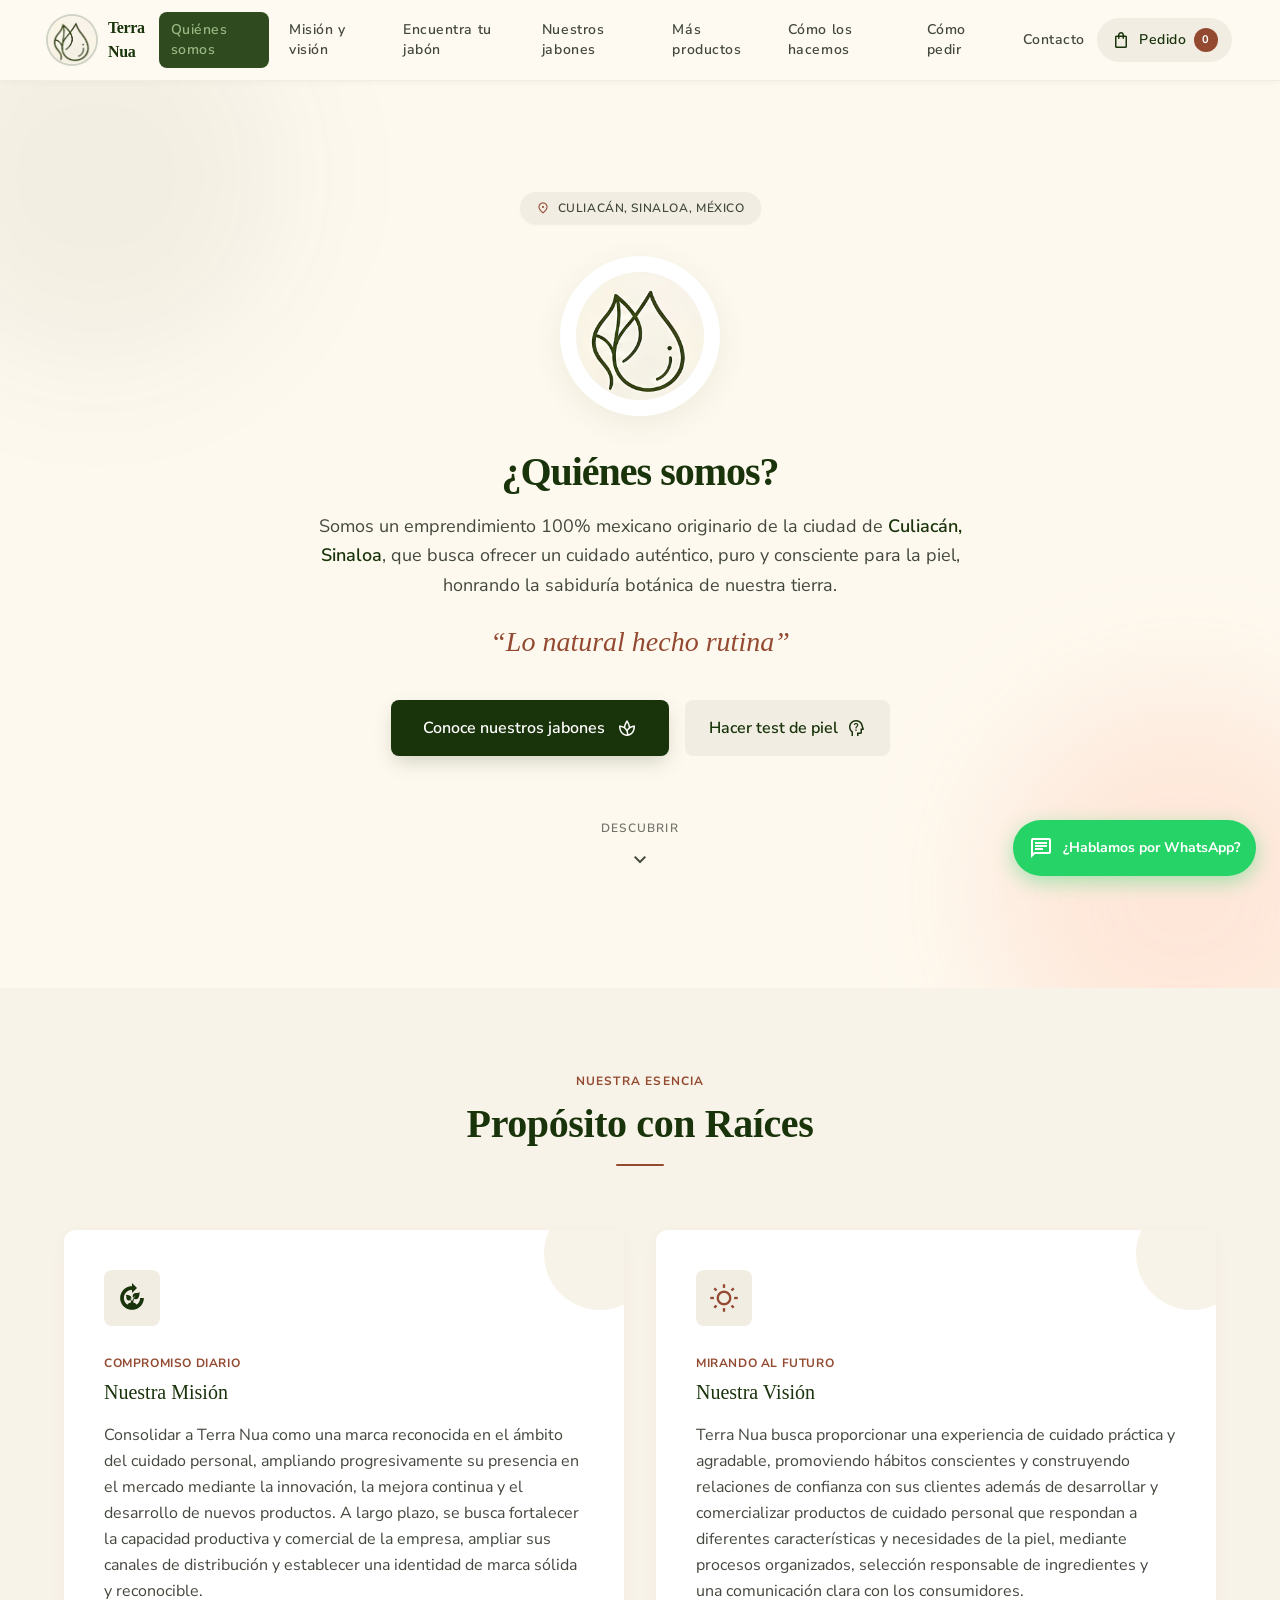
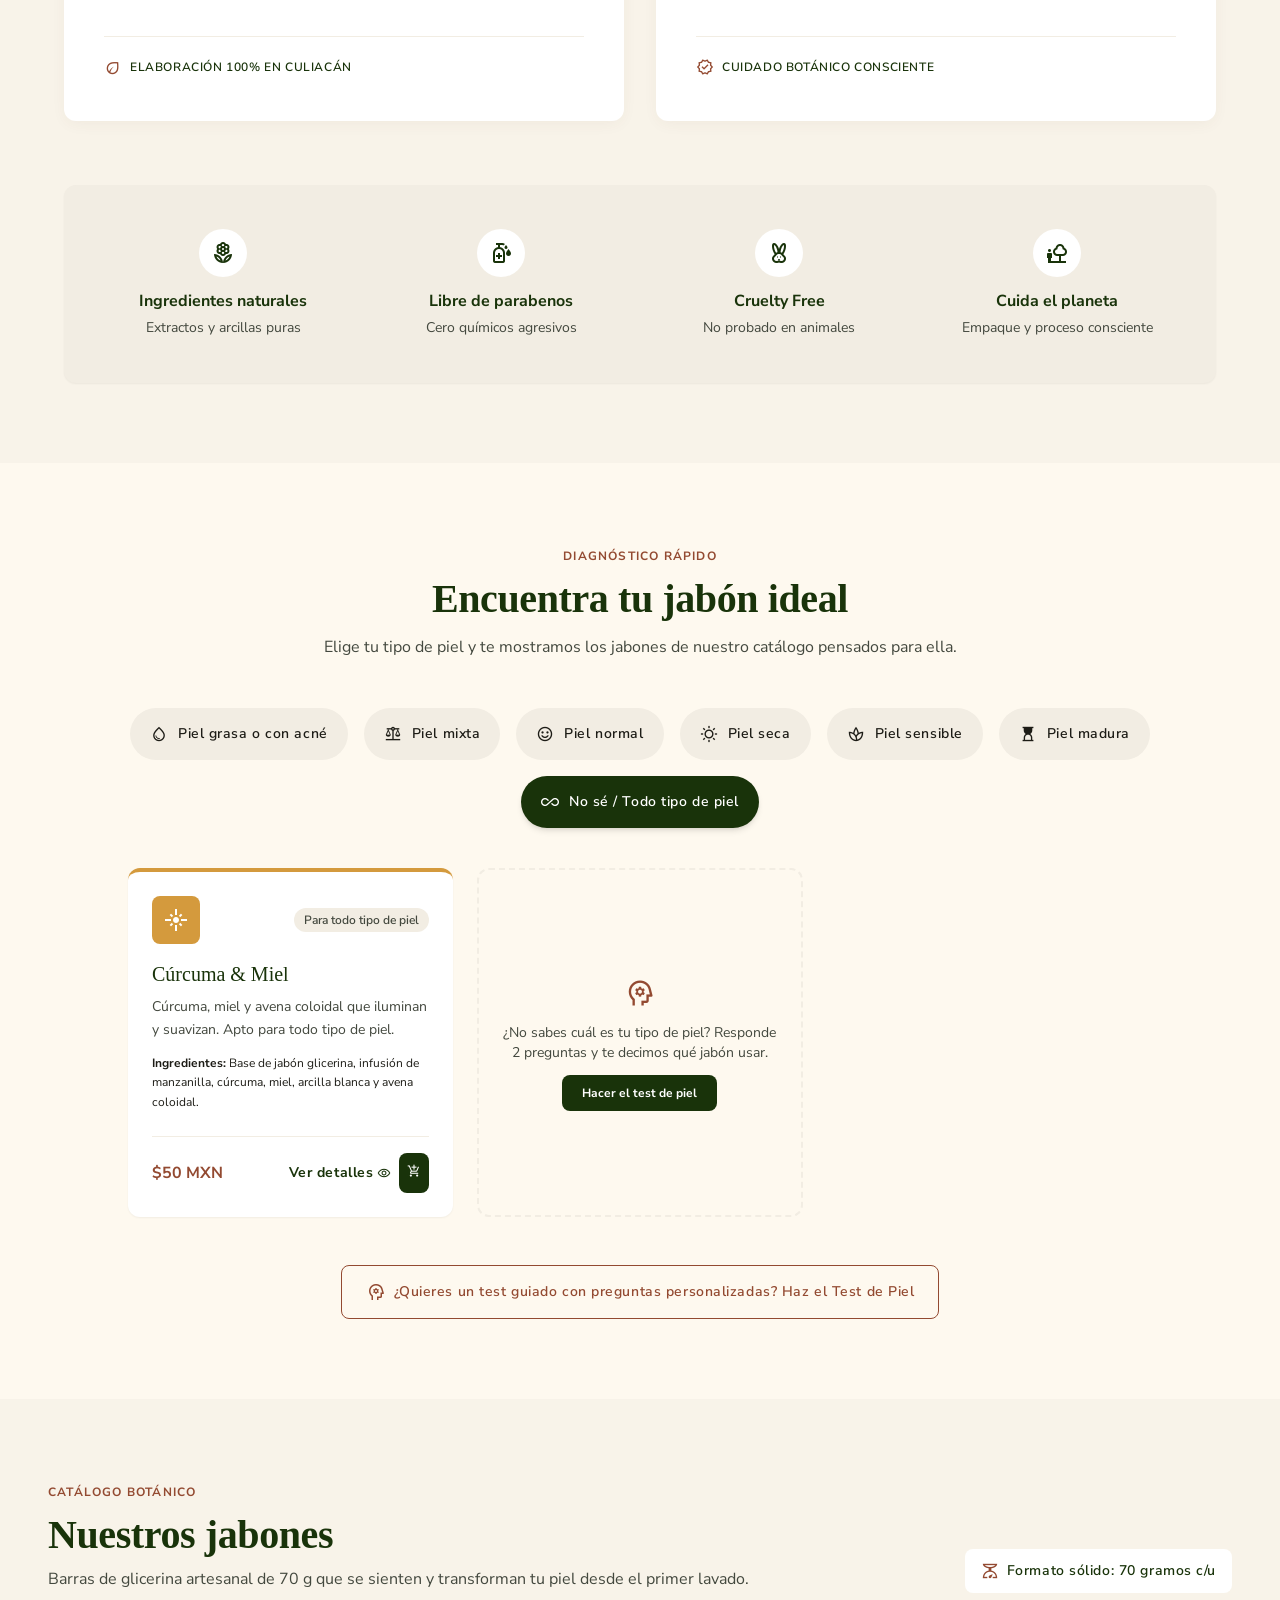
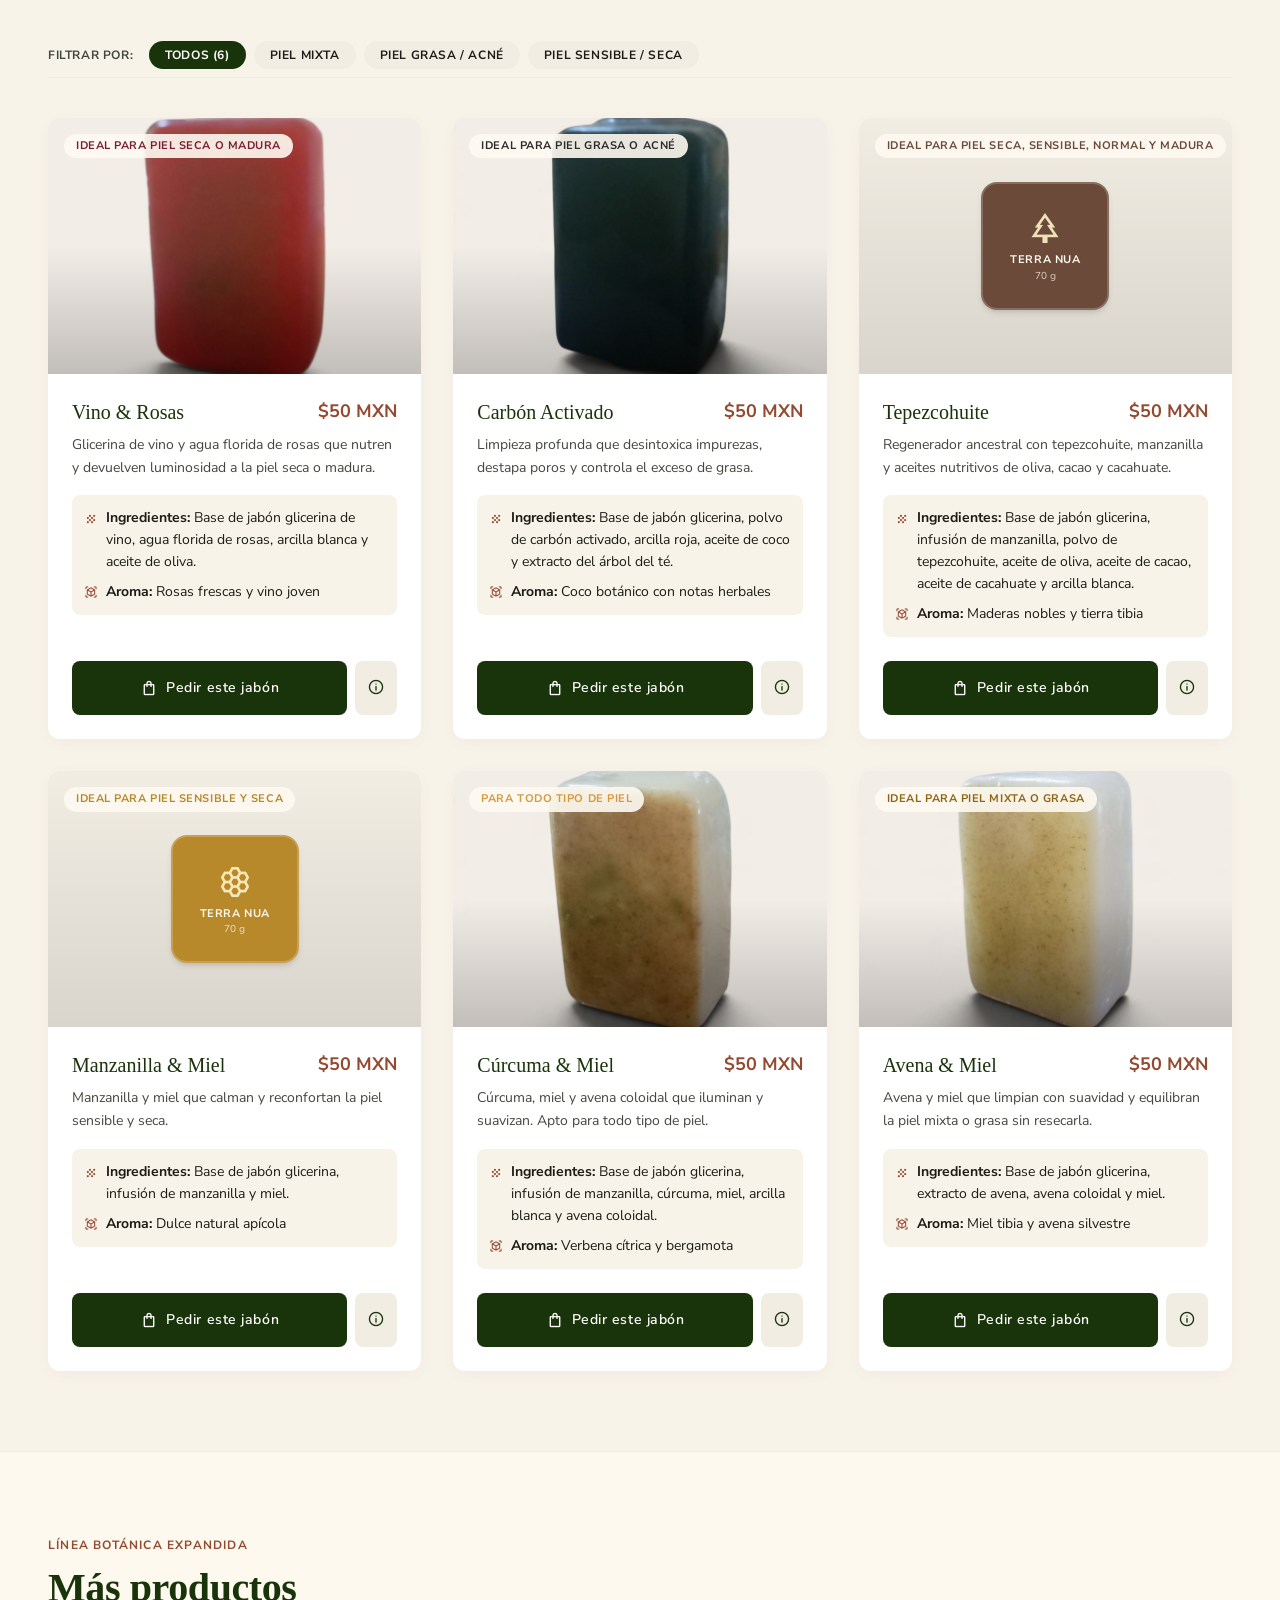
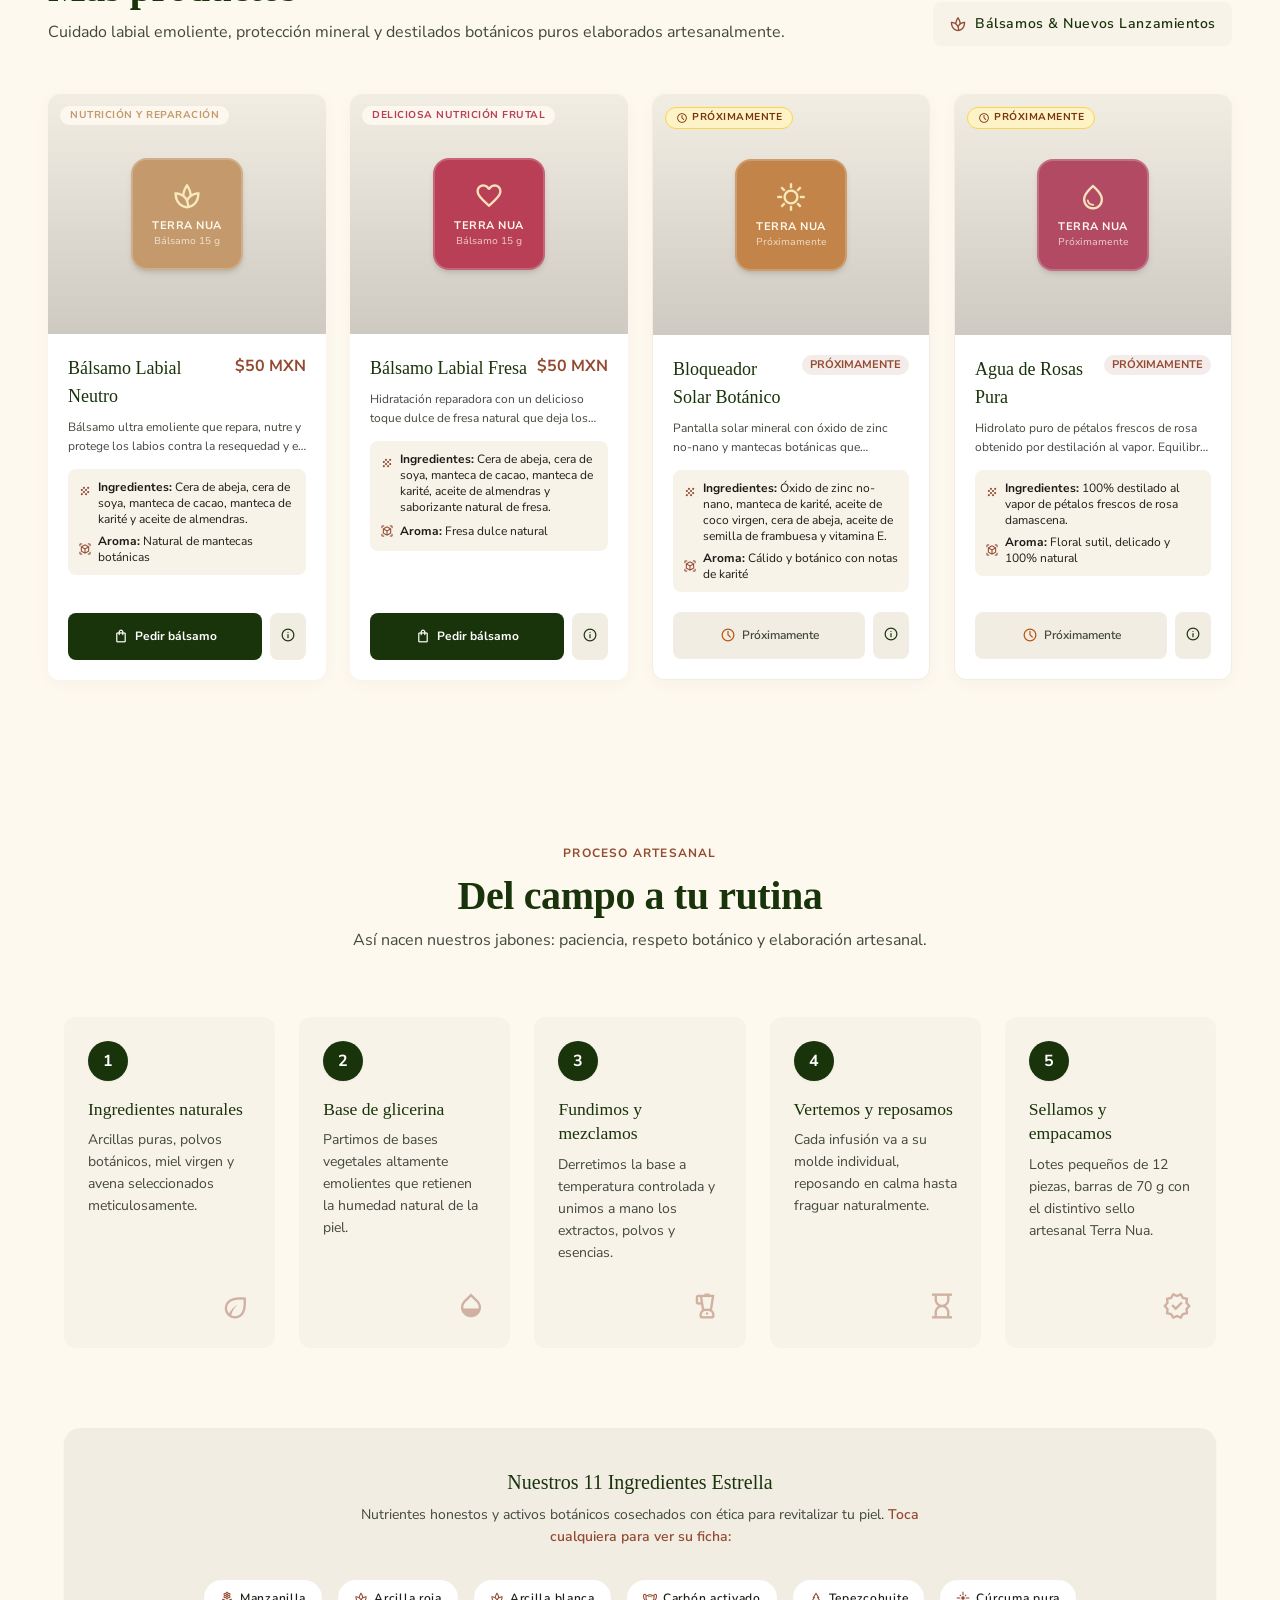
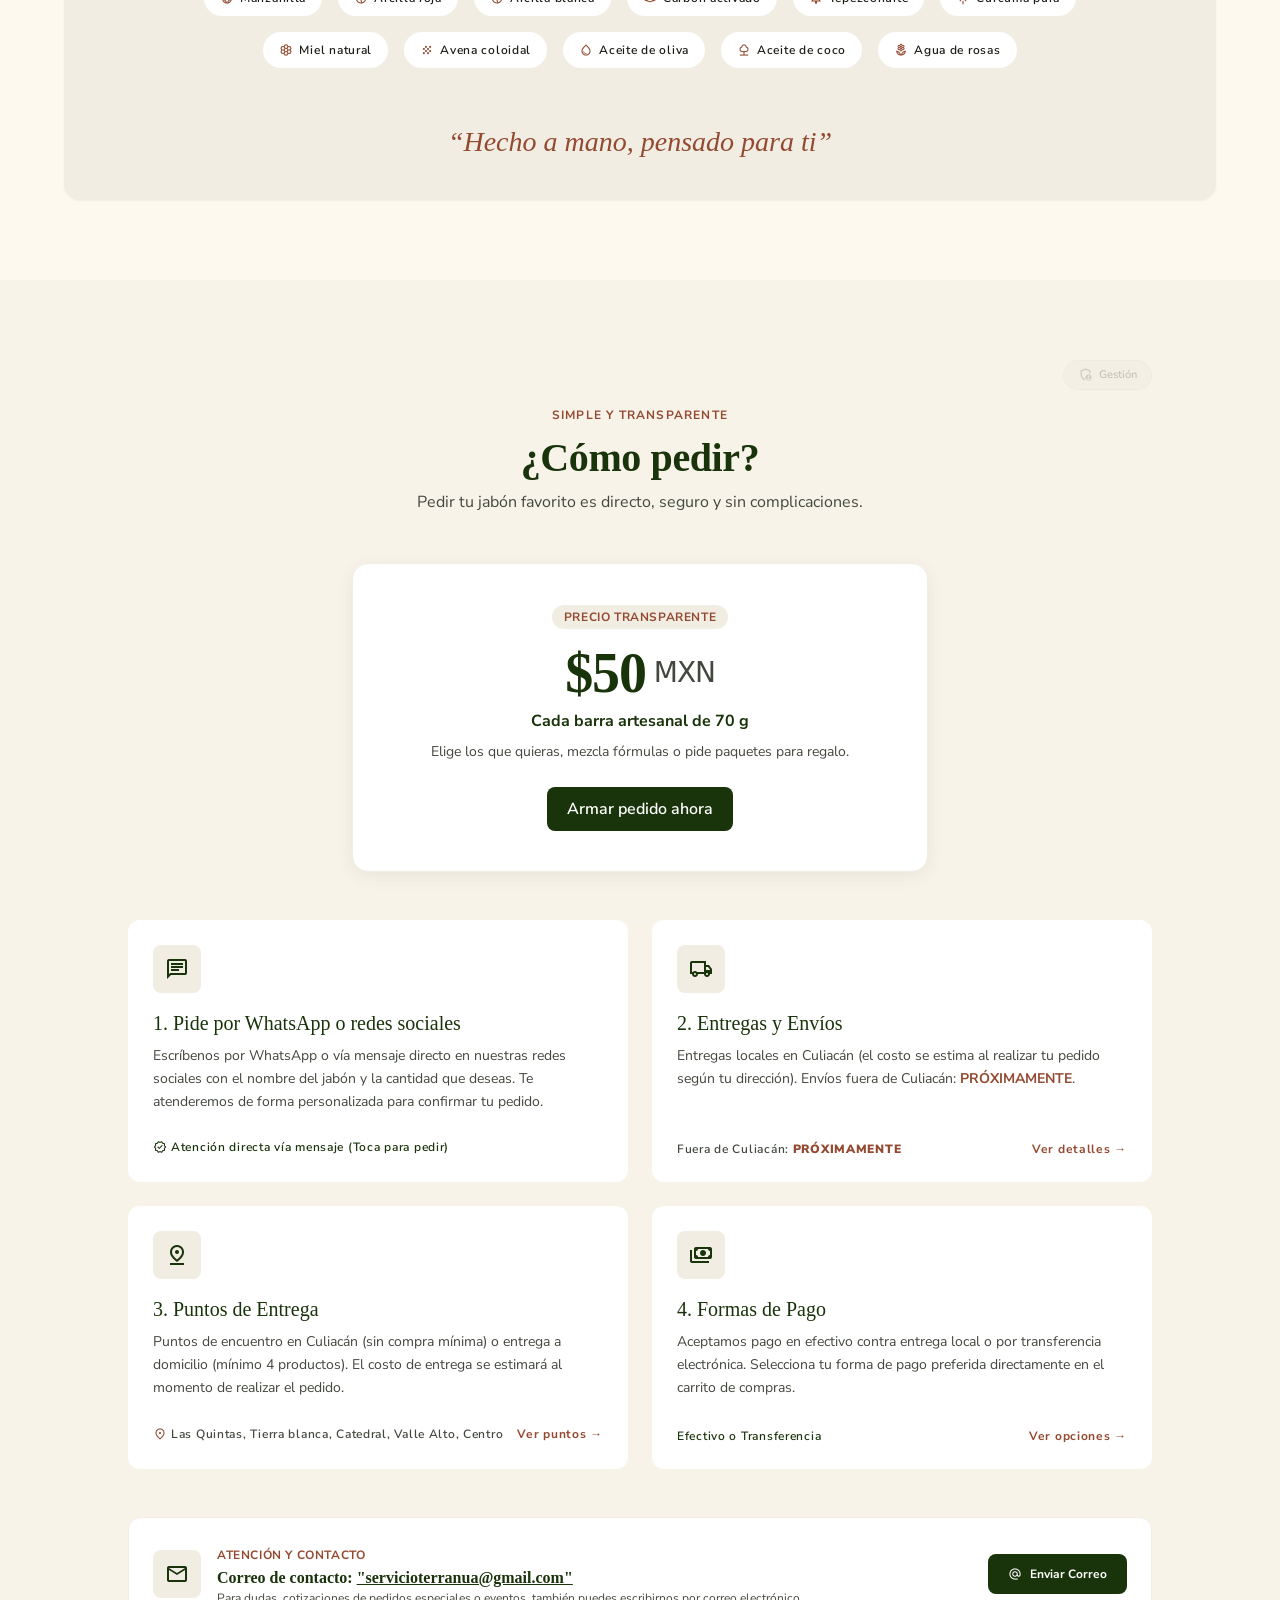
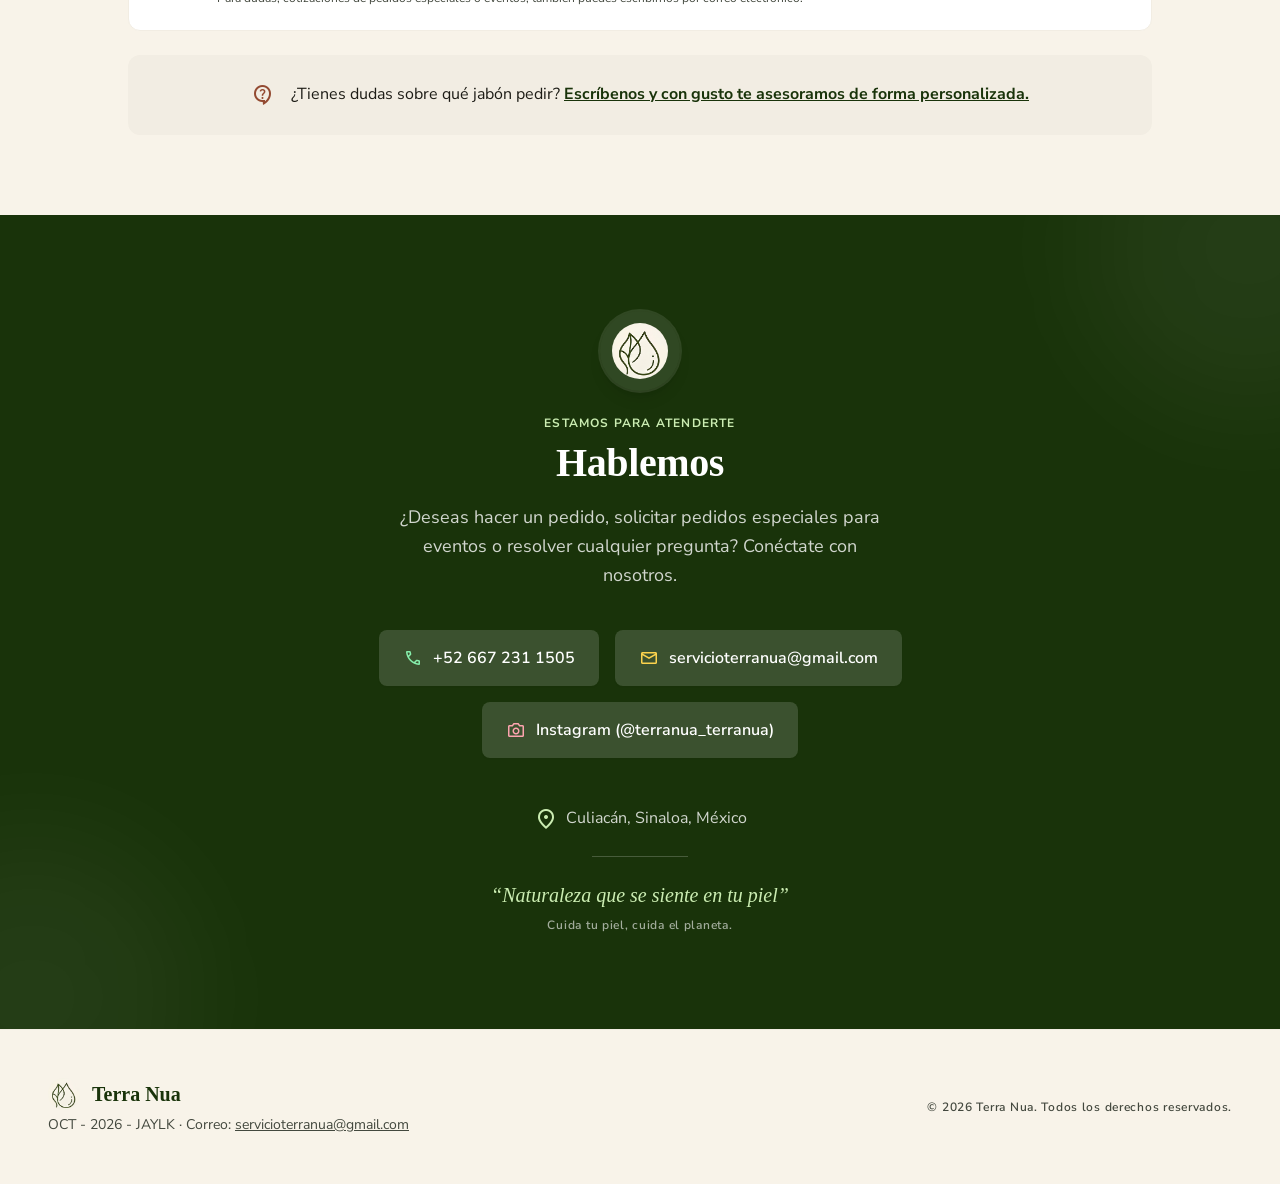
==== commit c931c8ae: "Restaura el index.html revisado en el chequeo La subida del 10 de noviembre (4aada00) reemplazó el i" ====
--- a/index.html
+++ b/index.html
@@ -6,8 +6,24 @@
   <title>Terra Nua | Jabones Artesanales Botánicos - Culiacán, Sinaloa</title>
   <meta name="description" content="Jabones artesanales botánicos de 70g hechos a mano en Culiacán, Sinaloa. Ingredientes naturales, puros y conscientes para el cuidado de tu piel.">
   
+  <link rel="canonical" href="https://terranua.github.io/terranua/">
+
+  <!-- Vista previa al compartir el enlace (WhatsApp, Facebook, Instagram, X) -->
+  <meta property="og:type" content="website">
+  <meta property="og:locale" content="es_MX">
+  <meta property="og:site_name" content="Terra Nua">
+  <meta property="og:title" content="Terra Nua | Jabones Artesanales Botánicos">
+  <meta property="og:description" content="Jabones artesanales botánicos hechos a mano en Culiacán, Sinaloa. Encuentra el ideal para tu tipo de piel y pide por WhatsApp.">
+  <meta property="og:url" content="https://terranua.github.io/terranua/">
+  <meta property="og:image" content="https://terranua.github.io/terranua/img/jabon-vino-rosas.jpg">
+  <meta property="og:image:width" content="1512">
+  <meta property="og:image:height" content="1512">
+  <meta property="og:image:alt" content="Jabón artesanal Vino & Rosas de Terra Nua">
+  <meta name="twitter:card" content="summary_large_image">
+
   <!-- Favicon -->
-  <link rel="icon" type="image/png" href="https://lh3.googleusercontent.com/aida-public/[base64]">
+  <link rel="icon" type="image/png" href="img/logo.png">
+  <link rel="apple-touch-icon" href="img/logo.png">
   
   <!-- Fonts & Icons -->
   <link rel="preconnect" href="https://fonts.googleapis.com">
@@ -59,115 +75,8 @@
     }
   </style>
 
-  <script src="https://cdn.tailwindcss.com"></script>
-  <script id="tailwind-config">
-    tailwind.config = {
-      darkMode: "class",
-      theme: {
-        extend: {
-          colors: {
-            "surface-tint": "#4a6638",
-            "surface": "#fef9ef",
-            "error-container": "#ffdad6",
-            "inverse-primary": "#afd098",
-            "on-tertiary-fixed-variant": "#5e4100",
-            "on-secondary-fixed": "#390c00",
-            "inverse-on-surface": "#f5f0e6",
-            "on-tertiary-fixed": "#271900",
-            "on-secondary-container": "#78351e",
-            "on-primary": "#ffffff",
-            "secondary": "#934a31",
-            "primary-container": "#2f4a1f",
-            "on-error": "#ffffff",
-            "on-secondary-fixed-variant": "#75331c",
-            "on-primary-fixed": "#082100",
-            "primary-fixed": "#cbedb2",
-            "outline": "#74796d",
-            "on-error-container": "#93000a",
-            "on-surface": "#1d1c16",
-            "surface-container-low": "#f8f3e9",
-            "surface-container": "#f2ede3",
-            "secondary-container": "#fea182",
-            "background": "#fef9ef",
-            "surface-variant": "#e7e2d8",
-            "on-primary-fixed-variant": "#334e22",
-            "on-primary-container": "#99b983",
-            "on-background": "#1d1c16",
-            "primary": "#19330a",
-            "primary-fixed-dim": "#afd098",
-            "tertiary-fixed-dim": "#f3be5b",
-            "error": "#ba1a1a",
-            "outline-variant": "#c4c8bb",
-            "on-tertiary": "#ffffff",
-            "surface-container-lowest": "#ffffff",
-            "surface-container-high": "#ede8de",
-            "secondary-fixed": "#ffdbd0",
-            "secondary-fixed-dim": "#ffb59d",
-            "on-surface-variant": "#43483e",
-            "tertiary-container": "#5a3e00",
-            "tertiary-fixed": "#ffdea9",
-            "tertiary": "#3d2900",
-            "on-tertiary-container": "#dba847",
-            "surface-dim": "#dedad0",
-            "surface-container-highest": "#e7e2d8",
-            "inverse-surface": "#32302a",
-            "on-secondary": "#ffffff",
-            "surface-bright": "#fef9ef"
-          },
-          borderRadius: {
-            "DEFAULT": "0.25rem",
-            "lg": "0.5rem",
-            "xl": "0.75rem",
-            "2xl": "1rem",
-            "3xl": "1.5rem",
-            "full": "9999px"
-          },
-          spacing: {
-            "space-lg": "1.5rem",
-            "space-xl": "2.5rem",
-            "space-md": "1rem",
-            "margin-mobile": "1.25rem",
-            "gutter-mobile": "1rem",
-            "space-sm": "0.5rem",
-            "space-2xl": "4rem",
-            "gutter": "1.5rem",
-            "margin": "3rem",
-            "space-xs": "0.25rem"
-          },
-          fontFamily: {
-            "headline-lg-mobile": ["Playfair Display", "serif"],
-            "label-sm": ["Nunito Sans", "sans-serif"],
-            "headline-sm": ["Playfair Display", "serif"],
-            "label-lg": ["Nunito Sans", "sans-serif"],
-            "headline-md": ["Playfair Display", "serif"],
-            "display-mobile": ["Playfair Display", "serif"],
-            "title-md": ["Nunito Sans", "sans-serif"],
-            "headline-lg": ["Playfair Display", "serif"],
-            "title-lg": ["Nunito Sans", "sans-serif"],
-            "body-sm": ["Nunito Sans", "sans-serif"],
-            "body-md": ["Nunito Sans", "sans-serif"],
-            "body-lg": ["Nunito Sans", "sans-serif"],
-            "display": ["Playfair Display", "serif"]
-          },
-          fontSize: {
-            "headline-lg-mobile": ["1.75rem", { "lineHeight": "2.25rem", "fontWeight": "600" }],
-            "label-sm": ["0.75rem", { "lineHeight": "1rem", "letterSpacing": "0.06em", "fontWeight": "600" }],
-            "headline-sm": ["1.25rem", { "lineHeight": "1.75rem", "fontWeight": "500" }],
-            "label-lg": ["0.875rem", { "lineHeight": "1.25rem", "letterSpacing": "0.04em", "fontWeight": "600" }],
-            "headline-md": ["1.75rem", { "lineHeight": "2.25rem", "fontWeight": "500" }],
-            "display-mobile": ["2.25rem", { "lineHeight": "2.75rem", "letterSpacing": "-0.01em", "fontWeight": "600" }],
-            "title-md": ["1rem", { "lineHeight": "1.5rem", "fontWeight": "600" }],
-            "headline-lg": ["2.5rem", { "lineHeight": "3rem", "letterSpacing": "-0.01em", "fontWeight": "600" }],
-            "title-lg": ["1.125rem", { "lineHeight": "1.625rem", "fontWeight": "700" }],
-            "body-sm": ["0.875rem", { "lineHeight": "1.375rem", "fontWeight": "400" }],
-            "body-md": ["1rem", { "lineHeight": "1.6rem", "fontWeight": "400" }],
-            "body-lg": ["1.125rem", { "lineHeight": "1.75rem", "fontWeight": "400" }],
-            "display": ["3.5rem", { "lineHeight": "4rem", "letterSpacing": "-0.02em", "fontWeight": "600" }]
-          }
-        }
-      }
-    };
-  </script>
+  <!-- Estilos de Tailwind compilados (ver tailwind.config.js y src/input.css) -->
+  <link rel="stylesheet" href="styles.css">
 </head>
 <body class="bg-surface font-body-md text-on-surface antialiased min-h-screen relative selection:bg-primary-container selection:text-on-primary-container">
 
@@ -177,7 +86,7 @@
       
       <!-- Logotipo & Nombre -->
       <a class="flex items-center gap-3 group" href="#quienes-somos" aria-label="Ir al inicio">
-        <img alt="Terra Nua" class="h-12 w-12 object-contain rounded-full ring-2 ring-primary/20 group-hover:ring-primary/50 transition-all duration-300" src="https://lh3.googleusercontent.com/aida-public/[base64]">
+        <img alt="Terra Nua" class="h-12 w-12 object-contain rounded-full ring-2 ring-primary/20 group-hover:ring-primary/50 transition-all duration-300" src="img/logo.png">
         <span class="font-headline-sm text-primary tracking-tight font-semibold hidden sm:inline-block">Terra Nua</span>
       </a>
 
@@ -253,7 +162,7 @@
 
           <!-- Logotipo Emblemático -->
           <div class="mb-8 w-32 h-32 md:w-40 md:h-40 rounded-full bg-surface-container-lowest p-4 shadow-[0_8px_30px_rgba(47,74,31,0.08)] flex items-center justify-center transform hover:scale-105 transition-transform duration-500 cursor-pointer" onclick="window.scrollTo({top: 0, behavior: 'smooth'})" title="Terra Nua">
-            <img alt="Terra Nua" class="w-full h-full object-contain rounded-full" src="https://lh3.googleusercontent.com/aida-public/[base64]">
+            <img alt="Terra Nua" class="w-full h-full object-contain rounded-full" src="img/logo.png">
           </div>
 
           <!-- Título Grande Serif -->
@@ -877,7 +786,7 @@
         <div class="max-w-2xl mx-auto flex flex-col items-center justify-center text-center relative z-10">
           
           <div class="w-20 h-20 rounded-full bg-on-primary/10 p-3 mb-6 flex items-center justify-center ring-2 ring-white/10 shadow-lg">
-            <img alt="Terra Nua" class="w-full h-full object-contain rounded-full" src="https://lh3.googleusercontent.com/aida-public/[base64]">
+            <img alt="Terra Nua" class="w-full h-full object-contain rounded-full" src="img/logo.png">
           </div>
 
           <span class="font-label-sm text-label-sm uppercase tracking-widest text-primary-fixed font-bold">Estamos para atenderte</span>
@@ -922,7 +831,7 @@
           </p>
           
           <p class="font-label-sm text-label-sm text-on-primary/60 text-center">
-            © 2026 Terra Nua. Cuida tu piel, cuida el planeta.
+            Cuida tu piel, cuida el planeta.
           </p>
 
         </div>
@@ -936,7 +845,7 @@
     <div class="max-w-7xl mx-auto px-6 lg:px-12 py-12 flex flex-col md:flex-row items-center justify-between gap-6">
       <div class="flex flex-col items-center md:items-start gap-1">
         <div class="flex items-center gap-3">
-          <img alt="Terra Nua" class="h-8 w-8 rounded-full object-contain" src="https://lh3.googleusercontent.com/aida-public/[base64]">
+          <img alt="Terra Nua" class="h-8 w-8 rounded-full object-contain" src="img/logo.png">
           <span class="font-headline-sm text-headline-sm text-primary font-semibold">Terra Nua</span>
         </div>
         <p class="font-body-sm text-body-sm text-on-surface-variant">OCT - 2026 - JAYLK · Correo: <a href="mailto:servicioterranua@gmail.com" class="underline hover:text-primary">servicioterranua@gmail.com</a></p>
@@ -1031,7 +940,7 @@
           <!-- Selector de Método de Entrega -->
           <div>
             <label class="block text-xs font-bold uppercase tracking-wider text-secondary mb-1">Método de entrega en Culiacán</label>
-            <select id="cart-delivery-method" onchange="onDeliveryMethodChange()" class="w-full p-2.5 text-sm bg-surface-container-lowest rounded-lg border border-surface-container text-on-surface font-semibold focus:outline-none focus:ring-2 focus:ring-primary">
+            <select id="cart-delivery-method" aria-label="Método de entrega" onchange="onDeliveryMethodChange()" class="w-full p-2.5 text-sm bg-surface-container-lowest rounded-lg border border-surface-container text-on-surface font-semibold focus:outline-none focus:ring-2 focus:ring-primary">
               <option value="recoger">Punto de encuentro en Culiacán (Sin compra mínima)</option>
               <option value="local">Entrega a domicilio en Culiacán (Mínimo 4 productos)</option>
               <option value="nacional" disabled>Envíos fuera de Culiacán (PRÓXIMAMENTE)</option>
@@ -1047,7 +956,7 @@
               <span class="material-symbols-outlined text-sm">pin_drop</span>
               <span>Lugar de entrega / Punto de encuentro</span>
             </label>
-            <select id="cart-pickup-point" class="w-full p-2.5 text-sm bg-surface-container-lowest rounded-lg border border-surface-container text-on-surface font-medium focus:outline-none focus:ring-2 focus:ring-primary">
+            <select id="cart-pickup-point" aria-label="Punto de encuentro" class="w-full p-2.5 text-sm bg-surface-container-lowest rounded-lg border border-surface-container text-on-surface font-medium focus:outline-none focus:ring-2 focus:ring-primary">
               <option value="Las Quintas">Las Quintas</option>
               <option value="Tierra blanca">Tierra blanca</option>
               <option value="Catedral">Catedral</option>
@@ -1062,15 +971,15 @@
               <span class="material-symbols-outlined text-sm">home_pin</span>
               <span>Dirección para Entrega a Domicilio *</span>
             </label>
-            <input type="text" id="order-customer-address" placeholder="Calle, número, colonia y referencias de tu domicilio" class="w-full px-3 py-2 text-sm bg-surface-container-lowest rounded-lg border border-surface-container focus:outline-none focus:ring-2 focus:ring-primary">
+            <input type="text" id="order-customer-address" aria-label="Dirección de entrega" autocomplete="street-address" placeholder="Calle, número, colonia y referencias de tu domicilio" class="w-full px-3 py-2 text-sm bg-surface-container-lowest rounded-lg border border-surface-container focus:outline-none focus:ring-2 focus:ring-primary">
           </div>
 
           <!-- Campos de Contacto -->
           <div class="grid grid-cols-1 sm:grid-cols-2 gap-2">
-            <input type="text" id="order-customer-name" placeholder="Tu nombre *" class="w-full px-3 py-2 text-sm bg-surface-container-lowest rounded-lg border border-surface-container focus:outline-none focus:ring-2 focus:ring-primary">
-            <input type="text" id="order-customer-phone" placeholder="Teléfono (opcional)" class="w-full px-3 py-2 text-sm bg-surface-container-lowest rounded-lg border border-surface-container focus:outline-none focus:ring-2 focus:ring-primary">
-          </div>
-          <input type="text" id="order-customer-notes" placeholder="Horario preferido o referencias adicionales (opcional)" class="w-full px-3 py-2 text-sm bg-surface-container-lowest rounded-lg border border-surface-container focus:outline-none focus:ring-2 focus:ring-primary">
+            <input type="text" id="order-customer-name" aria-label="Tu nombre" required autocomplete="name" placeholder="Tu nombre *" class="w-full px-3 py-2 text-sm bg-surface-container-lowest rounded-lg border border-surface-container focus:outline-none focus:ring-2 focus:ring-primary">
+            <input type="tel" id="order-customer-phone" aria-label="Teléfono (opcional)" autocomplete="tel" placeholder="Teléfono (opcional)" class="w-full px-3 py-2 text-sm bg-surface-container-lowest rounded-lg border border-surface-container focus:outline-none focus:ring-2 focus:ring-primary">
+          </div>
+          <input type="text" id="order-customer-notes" aria-label="Horario preferido o referencias (opcional)" placeholder="Horario preferido o referencias adicionales (opcional)" class="w-full px-3 py-2 text-sm bg-surface-container-lowest rounded-lg border border-surface-container focus:outline-none focus:ring-2 focus:ring-primary">
 
           <!-- Selector de Forma de Pago -->
           <div class="pt-1">
@@ -1338,7 +1247,7 @@
               <h3 class="font-headline-sm text-xl sm:text-2xl text-primary font-bold">Gestión de Catálogo</h3>
               <span class="px-2.5 py-0.5 rounded-full text-[11px] font-bold bg-primary/10 text-primary border border-primary/20">Admin: Jaylk</span>
             </div>
-            <p class="text-xs text-on-surface-variant mt-0.5">Edita, agrega, pausa o elimina productos y categorías. Los cambios son globales.</p>
+            <p class="text-xs text-on-surface-variant mt-0.5">Edita, agrega, pausa o elimina productos y categorías. Para que tus clientes vean los cambios, descarga el HTML actualizado y súbelo a GitHub.</p>
           </div>
         </div>
 
@@ -1365,7 +1274,7 @@
       <div class="px-6 py-2.5 bg-surface-container/60 border-b border-surface-container flex flex-wrap items-center justify-between text-xs text-on-surface-variant gap-2">
         <div class="flex items-center gap-2">
           <span class="w-2.5 h-2.5 rounded-full bg-green-500 animate-pulse"></span>
-          <span id="sync-status-text">Sincronización global activa y en tiempo real</span>
+          <span id="sync-status-text">Cambios guardados en este navegador · Publícalos con "Descargar HTML actualizado"</span>
         </div>
         <div class="flex items-center gap-3">
           <button onclick="exportUpdatedHTML()" class="inline-flex items-center gap-1 text-primary hover:text-secondary font-bold transition-colors">
@@ -1386,11 +1295,11 @@
           <span class="font-bold text-primary">Sincronización en la Nube (Firebase / REST API)</span>
           <button onclick="toggleCloudConfig()" class="text-on-surface-variant hover:text-primary">✕ Cerrar</button>
         </div>
-        <p class="text-on-surface-variant">Los cambios se guardan localmente y se transmiten a la nube para que todos los usuarios los vean en tiempo real:</p>
+        <p class="text-on-surface-variant">Opcional y avanzado. Si algún día creas tu propia base de datos (por ejemplo Firebase, con reglas que solo te permitan escribir a ti), pega aquí su dirección para que los cambios se vean al instante sin subir el HTML. Si no, déjalo vacío.</p>
         <div class="flex flex-wrap gap-2">
           <input type="text" id="custom-cloud-endpoint-input" class="flex-1 min-w-[240px] px-3 py-1.5 rounded-lg border border-outline-variant bg-surface-container-lowest text-xs" placeholder="https://tu-proyecto-rtdb.firebaseio.com/catalog.json">
           <button onclick="saveCustomCloudEndpoint()" class="px-3 py-1.5 rounded-lg bg-primary text-white font-bold hover:bg-secondary">Guardar</button>
-          <button onclick="resetDefaultCloudEndpoint()" class="px-3 py-1.5 rounded-lg bg-surface-container text-primary font-bold hover:bg-surface-container-high">Restablecer</button>
+          <button onclick="resetDefaultCloudEndpoint()" class="px-3 py-1.5 rounded-lg bg-surface-container text-primary font-bold hover:bg-surface-container-high">Desactivar</button>
         </div>
       </div>
 
@@ -1468,7 +1377,7 @@
             <div class="sm:col-span-2 space-y-2">
               <div>
                 <span class="text-[11px] text-on-surface-variant block mb-1">Opción A: Pegar URL de imagen</span>
-                <input type="url" id="form-product-image-url" oninput="previewProductImage()" placeholder="https://..." class="w-full px-3 py-2 rounded-lg border border-outline-variant bg-surface-container-lowest text-xs">
+                <input type="text" inputmode="url" id="form-product-image-url" oninput="previewProductImage()" placeholder="https://... o img/foto.jpg" class="w-full px-3 py-2 rounded-lg border border-outline-variant bg-surface-container-lowest text-xs">
               </div>
               <div>
                 <span class="text-[11px] text-on-surface-variant block mb-1">Opción B: Subir imagen desde tu dispositivo</span>
@@ -1499,7 +1408,7 @@
             <div class="sm:col-span-2 space-y-2">
               <div>
                 <span class="text-[11px] text-on-surface-variant block mb-1">Opción A: Pegar URL de imagen</span>
-                <input type="url" id="form-product-image2-url" oninput="previewProductImage('2')" placeholder="https://..." class="w-full px-3 py-2 rounded-lg border border-outline-variant bg-surface-container-lowest text-xs">
+                <input type="text" inputmode="url" id="form-product-image2-url" oninput="previewProductImage('2')" placeholder="https://... o img/foto.jpg" class="w-full px-3 py-2 rounded-lg border border-outline-variant bg-surface-container-lowest text-xs">
               </div>
               <div>
                 <span class="text-[11px] text-on-surface-variant block mb-1">Opción B: Subir imagen desde tu dispositivo</span>
@@ -1638,6 +1547,11 @@
 
   <!-- ==================== JAVASCRIPT DE LA APLICACIÓN ==================== -->
   <script>
+    // Copia exacta de la página tal como llegó, ANTES de que este código la modifique.
+    // "Descargar HTML actualizado" la usa si no puede volver a leer el archivo original.
+    // (Este script es lo último de la página, así que aquí ya está completa.)
+    const PRISTINE_PAGE_HTML = '<!DOCTYPE html>\n' + document.documentElement.outerHTML;
+
     /* ============================================================
        BASE DE DATOS DE PRODUCTOS BOTÁNICOS TERRA NUA
        ============================================================ */
@@ -1650,7 +1564,7 @@
         "color": "#7A1F33",
         "icon": "wine_bar",
         "category": "sensible",
-        "image": "https://lh3.googleusercontent.com/aida-public/[base64]",
+        "image": "img/jabon-vino-rosas.jpg",
         "shortDesc": "Glicerina de vino y agua florida de rosas que nutren y devuelven luminosidad a la piel seca o madura.",
         "fullDesc": "Un ritual antioxidante para la piel que pide nutrición. La glicerina de vino aporta antioxidantes naturales, el agua florida de rosas tonifica y refresca, la arcilla blanca limpia con suavidad sin resecar y el aceite de oliva deja la piel suave y nutrida.",
         "ingredients": "Base de jabón glicerina de vino, agua florida de rosas, arcilla blanca y aceite de oliva.",
@@ -1675,7 +1589,7 @@
         "color": "#2b2b2b",
         "icon": "masks",
         "category": "grasa",
-        "image": "https://lh3.googleusercontent.com/aida-public/[base64]",
+        "image": "img/jabon-carbon-activado.jpg",
         "shortDesc": "Limpieza profunda que desintoxica impurezas, destapa poros y controla el exceso de grasa.",
         "fullDesc": "La barra purificante. El polvo de carbón activado atrapa impurezas y el exceso de grasa, la arcilla roja limpia los poros a profundidad y el extracto del árbol del té ayuda a calmar los brotes, mientras el aceite de coco evita que la piel se reseque.",
         "ingredients": "Base de jabón glicerina, polvo de carbón activado, arcilla roja, aceite de coco y extracto del árbol del té.",
@@ -1753,7 +1667,7 @@
         "color": "#D49A3D",
         "icon": "flare",
         "category": "mixta",
-        "image": "https://lh3.googleusercontent.com/aida-public/[base64]",
+        "image": "img/jabon-curcuma-miel.jpg",
         "shortDesc": "Cúrcuma, miel y avena coloidal que iluminan y suavizan. Apto para todo tipo de piel.",
         "fullDesc": "Una barra dorada para el uso diario. La cúrcuma ayuda a unificar el tono y dar luminosidad, la infusión de manzanilla calma, la miel hidrata, la arcilla blanca limpia con suavidad y la avena coloidal deja la piel tersa. Su fórmula equilibrada es apta para todo tipo de piel.",
         "ingredients": "Base de jabón glicerina, infusión de manzanilla, cúrcuma, miel, arcilla blanca y avena coloidal.",
@@ -1777,7 +1691,7 @@
         "color": "#8f6412",
         "icon": "grain",
         "category": "mixta",
-        "image": "https://lh3.googleusercontent.com/aida-public/[base64]",
+        "image": "img/jabon-avena-miel.jpg",
         "shortDesc": "Avena y miel que limpian con suavidad y equilibran la piel mixta o grasa sin resecarla.",
         "fullDesc": "Una limpieza equilibrada para el día a día. El extracto de avena y la avena coloidal exfolian de forma muy suave y ayudan a retirar el exceso de grasa sin resecar, mientras la miel mantiene la hidratación para dejar la piel fresca y suave.",
         "ingredients": "Base de jabón glicerina, extracto de avena, avena coloidal y miel.",
@@ -1970,6 +1884,9 @@
        y subir CATALOG_REVISION a 3.
        ============================================================ */
     const CATALOG_REVISION = 2;
+    // Revisión que YA incluyen los datos de este archivo (DEFAULT_SOAPS).
+    // "Descargar HTML actualizado" la actualiza, para no repetir correcciones sobre tus cambios.
+    const DEFAULTS_REVISION = /*DEFAULTS_REVISION*/2/*END*/;
     const CATALOG_REVISION_KEY = '__revision';
     const CATALOG_FIXES = {
       1: {
@@ -2040,6 +1957,26 @@
     let catalogRevision = 0;
     let catalogFixesPendingUpload = false;
 
+    // Las 4 fotos originales estaban en enlaces temporales de Google (aida-public) y ahora viven en img/.
+    // Si algún dato guardado aún apunta al enlace viejo, se cambia por el archivo propio.
+    const LEGACY_IMAGE_URLS = {
+      'aida-public/AB6AXuAn1injnKRrXV1-JzcEi3sEx': 'img/jabon-vino-rosas.jpg',
+      'aida-public/AB6AXuDlkRkf6t6Kmpo1PjXA9DAn3': 'img/jabon-carbon-activado.jpg',
+      'aida-public/AB6AXuCGSWA0am1-MVIhis5W0KXxY': 'img/jabon-curcuma-miel.jpg',
+      'aida-public/AB6AXuAwcD0-sNtocTxHcRzmOJFfs': 'img/jabon-avena-miel.jpg'
+    };
+
+    function migrateLegacyImages() {
+      Object.keys(SOAPS).forEach(id => {
+        ['image', 'image2'].forEach(field => {
+          const url = String(SOAPS[id][field] || '');
+          if (!url.startsWith('https://lh3.googleusercontent.com/')) return;
+          const key = Object.keys(LEGACY_IMAGE_URLS).find(k => url.includes('/' + k));
+          if (key) SOAPS[id] = Object.assign({}, SOAPS[id], { [field]: LEGACY_IMAGE_URLS[key] });
+        });
+      });
+    }
+
     // Aplica a SOAPS las correcciones posteriores a "fromRevision". Devuelve true si cambió algo.
     function applyCatalogFixes(fromRevision) {
       let changed = false;
@@ -2073,9 +2010,52 @@
         .replace(/"/g, '&quot;').replace(/'/g, '&#39;');
     }
 
-    // Fotos de un producto (principal y segunda), sin vacíos
+    /* ------------------------------------------------------------
+       SEGURIDAD AL MOSTRAR DATOS
+       Los textos de productos se escapan antes de insertarlos como HTML,
+       y las imágenes, colores, íconos e IDs se validan, para que ningún
+       dato guardado pueda inyectar código en la página.
+       ------------------------------------------------------------ */
+    const SAFE_ID_RE = /^[a-z0-9_-]+$/i;
+
+    // Solo imágenes https, fotos subidas (data:image/...;base64) o archivos propios en img/
+    function safeImageURL(url) {
+      const u = String(url || '').trim();
+      if (/^https:\/\/[^\s"'<>]+$/i.test(u)) return u;
+      if (/^data:image\/(png|jpe?g|gif|webp|avif);base64,[a-z0-9+/=]+$/i.test(u)) return u;
+      if (/^img\/[\w\-./]+$/i.test(u) && !u.includes('..')) return u;
+      return '';
+    }
+
+    function safeColor(color, fallback = '#4a6638') {
+      return /^#[0-9a-f]{3,8}$/i.test(String(color || '')) ? color : fallback;
+    }
+
+    function safeIcon(icon) {
+      return /^[a-z0-9_]+$/.test(String(icon || '')) ? icon : 'spa';
+    }
+
+    // Copia de un producto lista para insertarse como HTML (null si su id no es válido).
+    // Las URLs de imagen quedan validadas; getProductPhotos() las escapa al usarlas.
+    function safeProduct(p) {
+      if (!p || !SAFE_ID_RE.test(String(p.id || ''))) return null;
+      const out = Object.assign({}, p);
+      ['name', 'badge', 'shortDesc', 'fullDesc', 'ingredients', 'aroma', 'presentation'].forEach(k => {
+        if (p[k] != null) out[k] = escapeHTML(p[k]);
+      });
+      out.properties = Array.isArray(p.properties) ? p.properties.map(escapeHTML) : [];
+      out.image = safeImageURL(p.image);
+      out.image2 = safeImageURL(p.image2);
+      out.icon = safeIcon(p.icon);
+      out.color = safeColor(p.color);
+      out.graphicBg = safeColor(p.graphicBg, out.color);
+      out.price = Number(p.price) || 0;
+      return out;
+    }
+
+    // Fotos de un producto (principal y segunda): solo URLs válidas, escapadas para usarse en src="..."
     function getProductPhotos(p) {
-      return [p && p.image, p && p.image2].map(u => (u || '').trim()).filter(Boolean);
+      return [p && p.image, p && p.image2].map(safeImageURL).filter(Boolean).map(escapeHTML);
     }
 
     // Tarjeta: la segunda foto aparece al pasar el cursor, con un indicador de "2 fotos"
@@ -2244,6 +2224,44 @@
       renderCartUI();
     }
 
+    // Mantiene el carrito al día con el catálogo: precio y nombre actuales, cantidades válidas,
+    // y quita lo que ya no se puede pedir (eliminado, pausado o "Próximamente").
+    // Devuelve true si cambió algo que el cliente debe revisar.
+    function syncCartWithCatalog() {
+      const before = Array.isArray(cart) ? cart : [];
+      const removed = [];
+      let priceChanged = false;
+      const next = [];
+
+      before.forEach(item => {
+        const p = item && SOAPS[item.id];
+        const qty = Math.min(99, Math.floor(Number(item && item.quantity)) || 0);
+        if (!p || !SAFE_ID_RE.test(String(p.id || '')) || qty <= 0 || p.paused || p.isUpcoming) {
+          if (p && p.name) removed.push(p.name);
+          else if (item && item.name) removed.push(String(item.name));
+          return;
+        }
+        const price = Number(p.price) || 0;
+        if (Number(item.price) !== price) priceChanged = true;
+        const existing = next.find(i => i.id === p.id);
+        if (existing) existing.quantity = Math.min(99, existing.quantity + qty);
+        else next.push({ id: p.id, name: p.name, price, quantity: qty, color: p.color, badge: p.badge });
+      });
+
+      const changed = removed.length > 0 || priceChanged || JSON.stringify(next) !== JSON.stringify(before);
+      cart = next;
+      if (changed) {
+        try { localStorage.setItem('terranua_cart', JSON.stringify(cart)); } catch (e) {}
+      }
+      if (removed.length) {
+        showNotification(`Quitamos de tu pedido lo que ya no está disponible: ${removed.join(', ')}.`);
+      }
+      if (priceChanged) {
+        showNotification('Actualizamos los precios de tu pedido. Revísalo antes de enviarlo.');
+      }
+      return removed.length > 0 || priceChanged;
+    }
+
     function addToCart(soapId, quantity = 1) {
       const soap = SOAPS[soapId];
       if (!soap) return;
@@ -2260,7 +2278,7 @@
 
       const existingItem = cart.find(item => item.id === soapId);
       if (existingItem) {
-        existingItem.quantity += quantity;
+        existingItem.quantity = Math.min(99, (Number(existingItem.quantity) || 0) + quantity);
       } else {
         cart.push({
           id: soap.id,
@@ -2283,10 +2301,10 @@
       const item = cart.find(i => i.id === soapId);
       if (!item) return;
 
-      item.quantity += delta;
+      item.quantity = Math.min(99, (Number(item.quantity) || 0) + delta);
       if (item.quantity <= 0) {
         cart = cart.filter(i => i.id !== soapId);
-        showNotification('Barra eliminada del pedido');
+        showNotification('Producto eliminado del pedido');
       }
       saveCart();
     }
@@ -2294,13 +2312,14 @@
     function removeFromCart(soapId) {
       cart = cart.filter(i => i.id !== soapId);
       saveCart();
-      showNotification('Barra eliminada del pedido');
+      showNotification('Producto eliminado del pedido');
     }
 
     function renderCartUI() {
       const badge = document.getElementById('cart-badge');
       const listContainer = document.getElementById('cart-items-list');
-      
+      syncCartWithCatalog();
+
       const totalCount = cart.reduce((acc, item) => acc + item.quantity, 0);
       if (badge) {
         badge.textContent = totalCount;
@@ -2325,22 +2344,22 @@
           </div>
         `;
       } else {
-        listContainer.innerHTML = cart.map(item => `
+        listContainer.innerHTML = cart.filter(item => SAFE_ID_RE.test(String(item.id || ''))).map(item => `
           <div class="flex items-center justify-between p-3.5 bg-surface-container-low rounded-xl border border-surface-container">
             <div class="flex items-center gap-3">
-              <div class="w-10 h-10 rounded-lg flex items-center justify-center text-white font-bold text-xs shadow-xs" style="background-color: ${item.color || '#2F4A1F'}">
+              <div class="w-10 h-10 rounded-lg flex items-center justify-center text-white font-bold text-xs shadow-xs" style="background-color: ${safeColor(item.color, '#2F4A1F')}">
                 <span class="material-symbols-outlined text-lg">spa</span>
               </div>
               <div>
-                <h4 class="text-sm font-bold text-primary">${item.name}</h4>
-                <div class="text-xs text-secondary font-semibold">$${item.price} MXN c/u</div>
+                <h4 class="text-sm font-bold text-primary">${escapeHTML(item.name)}</h4>
+                <div class="text-xs text-secondary font-semibold">$${Number(item.price) || 0} MXN c/u</div>
               </div>
             </div>
 
             <div class="flex items-center gap-2">
               <div class="flex items-center border border-surface-container rounded-lg bg-surface-container-lowest">
                 <button onclick="adjustCartItemQty('${item.id}', -1)" class="px-2 py-1 text-xs hover:bg-surface-container text-primary font-bold">-</button>
-                <span class="px-2 py-1 text-xs font-bold min-w-[20px] text-center">${item.quantity}</span>
+                <span class="px-2 py-1 text-xs font-bold min-w-[20px] text-center">${Number(item.quantity) || 0}</span>
                 <button onclick="adjustCartItemQty('${item.id}', 1)" class="px-2 py-1 text-xs hover:bg-surface-container text-primary font-bold">+</button>
               </div>
               <button onclick="removeFromCart('${item.id}')" class="p-1.5 text-on-surface-variant hover:text-error transition-colors" title="Eliminar">
@@ -2508,13 +2527,26 @@
 
     // Checkout por WhatsApp con mensaje estructurado
     function sendOrderViaWhatsApp() {
+      // Si cambió algún precio o se quitó un producto, se muestra el pedido actualizado antes de enviarlo
+      if (syncCartWithCatalog()) {
+        renderCartUI();
+        return;
+      }
+
       if (cart.length === 0) {
         showNotification('Tu carrito está vacío. Agrega productos para pedir.');
         return;
       }
 
+      const nameInput = document.getElementById('order-customer-name');
+      const name = nameInput ? nameInput.value.trim() : '';
+      if (!name) {
+        showNotification('Escribe tu nombre para enviar el pedido.');
+        if (nameInput) nameInput.focus();
+        return;
+      }
+
       const totalCount = cart.reduce((acc, item) => acc + item.quantity, 0);
-      const name = document.getElementById('order-customer-name')?.value.trim() || 'Cliente';
       const phone = document.getElementById('order-customer-phone')?.value.trim();
       const notes = document.getElementById('order-customer-notes')?.value.trim();
       const methodSelect = document.getElementById('cart-delivery-method');
@@ -2607,7 +2639,7 @@
     }
 
     function openProductModal(soapId) {
-      const soap = SOAPS[soapId];
+      const soap = safeProduct(SOAPS[soapId]);
       if (!soap) return;
 
       currentModalSoapId = soapId;
@@ -3162,8 +3194,8 @@
       const skin = quizAnswers[1] || 'todo';
       const concern = quizAnswers[2] || 'todo';
       const ranked = rankSoaps(skin, concern);
-      const soap = ranked[0];
-      const second = ranked[1];
+      const soap = safeProduct(ranked[0]);
+      const second = safeProduct(ranked[1]);
 
       const cardEl = document.getElementById('quiz-recommended-card');
       const descEl = document.getElementById('quiz-recommendation-desc');
@@ -3184,7 +3216,7 @@
       if (cardEl) {
         cardEl.innerHTML = `
           <div class="flex items-center justify-between gap-3 mb-3">
-            <span class="text-xs px-3 py-1 rounded-full bg-surface-container font-bold text-secondary">${escapeHTML(soap.badge || 'Terra Nua')}</span>
+            <span class="text-xs px-3 py-1 rounded-full bg-surface-container font-bold text-secondary">${soap.badge || 'Terra Nua'}</span>
             <span class="font-bold text-primary text-base shrink-0">$${soap.price} MXN (70 g)</span>
           </div>
           <h4 class="font-headline-sm text-2xl text-primary font-bold mb-2">${soap.name}</h4>
@@ -3207,7 +3239,7 @@
           <div class="p-4 rounded-xl border border-surface-container flex items-center justify-between gap-3">
             <div class="min-w-0">
               <strong class="text-sm text-primary block">${second.name}</strong>
-              <span class="text-xs text-on-surface-variant">${escapeHTML(second.badge || '')}</span>
+              <span class="text-xs text-on-surface-variant">${second.badge || ''}</span>
             </div>
             <button onclick="openProductModal('${second.id}'); closeSkinQuizModal();" class="px-3 py-2 rounded-lg bg-surface-container text-primary font-bold text-xs hover:bg-surface-container-high transition-colors shrink-0">
               Ver detalles
@@ -3241,7 +3273,7 @@
               <div class="w-12 h-12 rounded-lg text-white flex items-center justify-center shadow-xs shrink-0" style="background-color: ${soap.color || '#4a6638'}">
                 <span class="material-symbols-outlined text-2xl">${soap.icon || 'spa'}</span>
               </div>
-              <span class="font-label-sm text-xs px-2.5 py-1 rounded-full bg-surface-container text-on-surface-variant font-semibold text-right">${escapeHTML(soap.badge || 'Terra Nua')}</span>
+              <span class="font-label-sm text-xs px-2.5 py-1 rounded-full bg-surface-container text-on-surface-variant font-semibold text-right">${soap.badge || 'Terra Nua'}</span>
             </div>
             <h4 class="font-headline-sm text-headline-sm text-primary mb-2">${soap.name}</h4>
             <p class="font-body-sm text-body-sm text-on-surface-variant mb-3 leading-relaxed">${soap.shortDesc || ''}</p>
@@ -3254,7 +3286,7 @@
                 <span>Ver detalles</span>
                 <span class="material-symbols-outlined text-sm">visibility</span>
               </button>
-              <button onclick="addToCart('${soap.id}')" class="p-2 rounded-lg bg-primary hover:bg-secondary text-white transition-colors" title="Agregar al pedido" aria-label="Agregar ${escapeHTML(soap.name)} al pedido">
+              <button onclick="addToCart('${soap.id}')" class="p-2 rounded-lg bg-primary hover:bg-secondary text-white transition-colors" title="Agregar al pedido" aria-label="Agregar ${soap.name} al pedido">
                 <span class="material-symbols-outlined text-sm">add_shopping_cart</span>
               </button>
             </div>
@@ -3291,7 +3323,10 @@
         list = specific.concat(universal);
       }
 
-      let html = list.map(diagnosticCardHTML).join('');
+      let html = list.map(p => {
+        const safe = safeProduct(p);
+        return safe ? diagnosticCardHTML(safe) : '';
+      }).join('');
 
       if (currentSkinTab === 'todo') {
         html += `
@@ -3388,7 +3423,9 @@
     }
 
     const CLOUD_STORAGE_KEY = 'terranua_cloud_endpoint';
-    const DEFAULT_CLOUD_URL = 'https://terranua-botanica-default-rtdb.firebaseio.com/catalog.json';
+    // Sin nube por defecto: la página vive en GitHub y los cambios se publican con
+    // "Descargar HTML actualizado". Solo se sincroniza si el admin configura SU propia base de datos.
+    const DEFAULT_CLOUD_URL = '';
 
     let currentCatalogFilter = 'todos';
 
@@ -3411,9 +3448,12 @@
       localStorage.removeItem(CLOUD_STORAGE_KEY);
       const input = document.getElementById('custom-cloud-endpoint-input');
       if (input) input.value = DEFAULT_CLOUD_URL;
-      showNotification('☁️ Endpoint restablecido al por defecto.');
-      syncWithCloud(false);
-    }
+      const statusEl = document.getElementById('sync-status-text');
+      if (statusEl) statusEl.textContent = LOCAL_STATUS_TEXT;
+      showNotification('☁️ Sincronización con la nube desactivada.');
+    }
+
+    const LOCAL_STATUS_TEXT = 'Cambios guardados en este navegador · Publícalos con "Descargar HTML actualizado"';
 
     function toggleCloudConfig() {
       const box = document.getElementById('admin-cloud-config-box');
@@ -3444,6 +3484,7 @@
               try { localStorage.setItem(CATEGORIES_STORAGE_KEY, JSON.stringify(CATEGORIES)); } catch (e) {}
             }
             SOAPS = Object.assign({}, DEFAULT_SOAPS, products);
+            migrateLegacyImages();
             // Correcciones pendientes: todos las ven ya; se guardan en la nube cuando entra el administrador
             catalogFixesPendingUpload = revision < CATALOG_REVISION && applyCatalogFixes(revision);
             if (revision >= CATALOG_REVISION) catalogRevision = revision;
@@ -3452,6 +3493,7 @@
             if (catalogFixesPendingUpload && isAdminAuthenticated()) uploadCatalogFixes();
             renderCatalogGrid(currentCatalogFilter);
             renderMoreProductsGrid();
+            renderCartUI();
             const adminModal = document.getElementById('admin-panel-modal');
             if (adminModal && !adminModal.classList.contains('hidden')) {
               renderAdminProductsList();
@@ -3522,11 +3564,15 @@
             SOAPS = Object.assign({}, DEFAULT_SOAPS, splitStoredCatalog(parsed).products);
           }
         }
-        const localRevision = Number(localStorage.getItem('terranua_catalog_revision')) || 0;
+        // Sin datos guardados en este navegador, la base es el propio archivo
+        const localRevision = saved
+          ? (Number(localStorage.getItem('terranua_catalog_revision')) || 0)
+          : DEFAULTS_REVISION;
         applyCatalogFixes(localRevision);
+        migrateLegacyImages();
       } catch (e) {
         console.warn('No se pudo leer base de datos local:', e);
-        applyCatalogFixes(0);
+        applyCatalogFixes(DEFAULTS_REVISION);
       }
 
       // Render inicial del catálogo
@@ -3634,7 +3680,8 @@
       }
 
       grid.innerHTML = filteredKeys.map(key => {
-        const soap = SOAPS[key];
+        const soap = safeProduct(SOAPS[key]);
+        if (!soap) return '';
         const isUpcoming = Boolean(soap.isUpcoming);
         const isPaused = Boolean(soap.paused) && !isUpcoming;
         const photos = getProductPhotos(soap);
@@ -3754,7 +3801,8 @@
       if (moreKeys.length === 0) return;
 
       grid.innerHTML = moreKeys.map(key => {
-        const p = SOAPS[key];
+        const p = safeProduct(SOAPS[key]);
+        if (!p) return '';
         const isPaused = Boolean(p.paused);
         const isUpcoming = Boolean(p.isUpcoming);
         const photos = getProductPhotos(p);
@@ -4000,7 +4048,8 @@
       }
 
       container.innerHTML = keys.map(id => {
-        const p = SOAPS[id];
+        const p = safeProduct(SOAPS[id]);
+        if (!p) return '';
         const isPaused = Boolean(p.paused);
         const isUpcoming = Boolean(p.isUpcoming);
         const thumb = getProductPhotos(p)[0];
@@ -4512,6 +4561,13 @@
       const image1 = imageUrlInput.value.trim();
       const image2 = image2UrlInput ? image2UrlInput.value.trim() : '';
 
+      // Solo se aceptan fotos https://, subidas desde el dispositivo o archivos propios en img/
+      const badImage = [image1, image2].find(u => u && !safeImageURL(u));
+      if (badImage) {
+        showNotification('⚠️ La dirección de una foto no es válida. Usa un enlace que empiece con https:// o una ruta como img/foto.jpg.');
+        return;
+      }
+
       const name = nameInput.value.trim();
       if (!name) {
         showNotification('Por favor escribe un nombre para el producto.');
@@ -4570,20 +4626,53 @@
       showNotification(isEditing ? `✅ "${name}" ha sido actualizado.` : `🌿 Nuevo producto "${name}" agregado.`);
     }
 
-    function exportUpdatedHTML() {
-      let html = '<!DOCTYPE html>\n' + document.documentElement.outerHTML;
-
-      const soapsJson = JSON.stringify(SOAPS, null, 2);
-      // Termina justo antes de "let SOAPS", así funciona también con archivos ya exportados
-      const regex = /const DEFAULT_SOAPS = [\s\S]*?;(\s*)let SOAPS = /;
-      if (regex.test(html)) {
-        html = html.replace(regex, (m, space) => `const DEFAULT_SOAPS = ${soapsJson};${space}let SOAPS = `);
-      }
-
-      const catsRegex = /\/\*CATEGORIES_START\*\/[\s\S]*?\/\*CATEGORIES_END\*\//;
-      if (catsRegex.test(html)) {
-        const catsJson = JSON.stringify(CATEGORIES, null, 2);
-        html = html.replace(catsRegex, () => `/*CATEGORIES_START*/const DEFAULT_CATEGORIES = ${catsJson};/*CATEGORIES_END*/`);
+    /* ============================================================
+       DESCARGAR HTML ACTUALIZADO (para subirlo a GitHub)
+       Parte del archivo ORIGINAL (no de la página en pantalla) y solo
+       reemplaza los datos: productos, categorías y revisión.
+       ============================================================ */
+
+    // JSON seguro dentro de la etiqueta script: escribir "<" como < evita que un texto
+    // que contenga el cierre de la etiqueta script termine el código antes de tiempo y rompa la página
+    function serializeForScript(value) {
+      return JSON.stringify(value, null, 2).replace(/</g, '\\u003c');
+    }
+
+    function buildUpdatedSource(source) {
+      const soapsRe = /const DEFAULT_SOAPS = [\s\S]*?;(\s*)let SOAPS = /;
+      const catsRe = /\/\*CATEGORIES_START\*\/[\s\S]*?\/\*CATEGORIES_END\*\//;
+      const revRe = /\/\*DEFAULTS_REVISION\*\/\s*\d+\s*\/\*END\*\//;
+      if (!soapsRe.test(source) || !catsRe.test(source) || !revRe.test(source)) return null;
+      return source
+        .replace(soapsRe, (m, space) => `const DEFAULT_SOAPS = ${serializeForScript(SOAPS)};${space}let SOAPS = `)
+        .replace(catsRe, () => `/*CATEGORIES_START*/const DEFAULT_CATEGORIES = ${serializeForScript(CATEGORIES)};/*CATEGORIES_END*/`)
+        .replace(revRe, () => `/*DEFAULTS_REVISION*/${catalogRevision}/*END*/`);
+    }
+
+    // 1º intenta leer el archivo publicado tal cual; si no se puede (p. ej. abierto como archivo local),
+    // usa la copia que se tomó al cargar la página, antes de cualquier cambio.
+    async function getOriginalPageSource() {
+      if (location.protocol === 'http:' || location.protocol === 'https:') {
+        try {
+          const res = await fetch(location.href.split('#')[0], { cache: 'no-store' });
+          if (res.ok) {
+            const text = await res.text();
+            if (text.includes('const DEFAULT_SOAPS')) return text;
+          }
+        } catch (e) {
+          console.warn('No se pudo releer el archivo; se usa la copia inicial:', e.message);
+        }
+      }
+      // Sin los estilos que Tailwind (versión CDN) inyecta al cargar, para que no se acumulen
+      return PRISTINE_PAGE_HTML.replace(/<style>\*, ::before, ::after\{--tw-[\s\S]*?<\/style>/g, '');
+    }
+
+    async function exportUpdatedHTML() {
+      const source = await getOriginalPageSource();
+      const html = buildUpdatedSource(source);
+      if (!html) {
+        showNotification('⚠️ No se pudo preparar el archivo. Recarga la página e inténtalo de nuevo.');
+        return;
       }
 
       const blob = new Blob([html], { type: 'text/html;charset=utf-8' });
@@ -4593,7 +4682,8 @@
       document.body.appendChild(a);
       a.click();
       document.body.removeChild(a);
-      showNotification('📥 Archivo index.html actualizado y descargado con éxito.');
+      setTimeout(() => URL.revokeObjectURL(a.href), 1000);
+      showNotification('📥 index.html descargado. Súbelo a tu repositorio de GitHub para publicar los cambios.');
     }
 
     /* ============================================================
@@ -4622,10 +4712,9 @@
 
       const toast = document.createElement('div');
       toast.className = 'px-4 py-2.5 rounded-full bg-primary text-white text-xs sm:text-sm font-semibold shadow-xl flex items-center gap-2 transform transition-all duration-300 opacity-0 translate-y-2 pointer-events-auto';
-      toast.innerHTML = `
-        <span class="material-symbols-outlined text-sm text-green-300">spa</span>
-        <span>${text}</span>
-      `;
+      toast.innerHTML = `<span class="material-symbols-outlined text-sm text-green-300">spa</span><span></span>`;
+      // Texto plano: un nombre de producto nunca se interpreta como HTML
+      toast.lastElementChild.textContent = text;
 
       container.appendChild(toast);
 
--- a/styles.css
+++ b/styles.css
@@ -0,0 +1,2 @@
+*,:after,:before{--tw-border-spacing-x:0;--tw-border-spacing-y:0;--tw-translate-x:0;--tw-translate-y:0;--tw-rotate:0;--tw-skew-x:0;--tw-skew-y:0;--tw-scale-x:1;--tw-scale-y:1;--tw-pan-x: ;--tw-pan-y: ;--tw-pinch-zoom: ;--tw-scroll-snap-strictness:proximity;--tw-gradient-from-position: ;--tw-gradient-via-position: ;--tw-gradient-to-position: ;--tw-ordinal: ;--tw-slashed-zero: ;--tw-numeric-figure: ;--tw-numeric-spacing: ;--tw-numeric-fraction: ;--tw-ring-inset: ;--tw-ring-offset-width:0px;--tw-ring-offset-color:#fff;--tw-ring-color:rgba(59,130,246,.5);--tw-ring-offset-shadow:0 0 #0000;--tw-ring-shadow:0 0 #0000;--tw-shadow:0 0 #0000;--tw-shadow-colored:0 0 #0000;--tw-blur: ;--tw-brightness: ;--tw-contrast: ;--tw-grayscale: ;--tw-hue-rotate: ;--tw-invert: ;--tw-saturate: ;--tw-sepia: ;--tw-drop-shadow: ;--tw-backdrop-blur: ;--tw-backdrop-brightness: ;--tw-backdrop-contrast: ;--tw-backdrop-grayscale: ;--tw-backdrop-hue-rotate: ;--tw-backdrop-invert: ;--tw-backdrop-opacity: ;--tw-backdrop-saturate: ;--tw-backdrop-sepia: ;--tw-contain-size: ;--tw-contain-layout: ;--tw-contain-paint: ;--tw-contain-style: }::backdrop{--tw-border-spacing-x:0;--tw-border-spacing-y:0;--tw-translate-x:0;--tw-translate-y:0;--tw-rotate:0;--tw-skew-x:0;--tw-skew-y:0;--tw-scale-x:1;--tw-scale-y:1;--tw-pan-x: ;--tw-pan-y: ;--tw-pinch-zoom: ;--tw-scroll-snap-strictness:proximity;--tw-gradient-from-position: ;--tw-gradient-via-position: ;--tw-gradient-to-position: ;--tw-ordinal: ;--tw-slashed-zero: ;--tw-numeric-figure: ;--tw-numeric-spacing: ;--tw-numeric-fraction: ;--tw-ring-inset: ;--tw-ring-offset-width:0px;--tw-ring-offset-color:#fff;--tw-ring-color:rgba(59,130,246,.5);--tw-ring-offset-shadow:0 0 #0000;--tw-ring-shadow:0 0 #0000;--tw-shadow:0 0 #0000;--tw-shadow-colored:0 0 #0000;--tw-blur: ;--tw-brightness: ;--tw-contrast: ;--tw-grayscale: ;--tw-hue-rotate: ;--tw-invert: ;--tw-saturate: ;--tw-sepia: ;--tw-drop-shadow: ;--tw-backdrop-blur: ;--tw-backdrop-brightness: ;--tw-backdrop-contrast: ;--tw-backdrop-grayscale: ;--tw-backdrop-hue-rotate: ;--tw-backdrop-invert: ;--tw-backdrop-opacity: ;--tw-backdrop-saturate: ;--tw-backdrop-sepia: ;--tw-contain-size: ;--tw-contain-layout: ;--tw-contain-paint: ;--tw-contain-style: }
+/*! tailwindcss v3.4.17 | MIT License | https://tailwindcss.com*/*,:after,:before{box-sizing:border-box;border:0 solid #e5e7eb}:after,:before{--tw-content:""}:host,html{line-height:1.5;-webkit-text-size-adjust:100%;-moz-tab-size:4;-o-tab-size:4;tab-size:4;font-family:ui-sans-serif,system-ui,sans-serif,Apple Color Emoji,Segoe UI Emoji,Segoe UI Symbol,Noto Color Emoji;font-feature-settings:normal;font-variation-settings:normal;-webkit-tap-highlight-color:transparent}body{margin:0;line-height:inherit}hr{height:0;color:inherit;border-top-width:1px}abbr:where([title]){-webkit-text-decoration:underline dotted;text-decoration:underline dotted}h1,h2,h3,h4,h5,h6{font-size:inherit;font-weight:inherit}a{color:inherit;text-decoration:inherit}b,strong{font-weight:bolder}code,kbd,pre,samp{font-family:ui-monospace,SFMono-Regular,Menlo,Monaco,Consolas,Liberation Mono,Courier New,monospace;font-feature-settings:normal;font-variation-settings:normal;font-size:1em}small{font-size:80%}sub,sup{font-size:75%;line-height:0;position:relative;vertical-align:baseline}sub{bottom:-.25em}sup{top:-.5em}table{text-indent:0;border-color:inherit;border-collapse:collapse}button,input,optgroup,select,textarea{font-family:inherit;font-feature-settings:inherit;font-variation-settings:inherit;font-size:100%;font-weight:inherit;line-height:inherit;letter-spacing:inherit;color:inherit;margin:0;padding:0}button,select{text-transform:none}button,input:where([type=button]),input:where([type=reset]),input:where([type=submit]){-webkit-appearance:button;background-color:transparent;background-image:none}:-moz-focusring{outline:auto}:-moz-ui-invalid{box-shadow:none}progress{vertical-align:baseline}::-webkit-inner-spin-button,::-webkit-outer-spin-button{height:auto}[type=search]{-webkit-appearance:textfield;outline-offset:-2px}::-webkit-search-decoration{-webkit-appearance:none}::-webkit-file-upload-button{-webkit-appearance:button;font:inherit}summary{display:list-item}blockquote,dd,dl,figure,h1,h2,h3,h4,h5,h6,hr,p,pre{margin:0}fieldset{margin:0}fieldset,legend{padding:0}menu,ol,ul{list-style:none;margin:0;padding:0}dialog{padding:0}textarea{resize:vertical}input::-moz-placeholder,textarea::-moz-placeholder{opacity:1;color:#9ca3af}input::placeholder,textarea::placeholder{opacity:1;color:#9ca3af}[role=button],button{cursor:pointer}:disabled{cursor:default}audio,canvas,embed,iframe,img,object,svg,video{display:block;vertical-align:middle}img,video{max-width:100%;height:auto}[hidden]:where(:not([hidden=until-found])){display:none}.\!container{width:100%!important}.container{width:100%}@media (min-width:640px){.\!container{max-width:640px!important}.container{max-width:640px}}@media (min-width:768px){.\!container{max-width:768px!important}.container{max-width:768px}}@media (min-width:1024px){.\!container{max-width:1024px!important}.container{max-width:1024px}}@media (min-width:1280px){.\!container{max-width:1280px!important}.container{max-width:1280px}}@media (min-width:1536px){.\!container{max-width:1536px!important}.container{max-width:1536px}}.sr-only{position:absolute;width:1px;height:1px;padding:0;margin:-1px;overflow:hidden;clip:rect(0,0,0,0);white-space:nowrap;border-width:0}.pointer-events-none{pointer-events:none}.pointer-events-auto{pointer-events:auto}.visible{visibility:visible}.fixed{position:fixed}.absolute{position:absolute}.relative{position:relative}.inset-0{inset:0}.inset-6{inset:1.5rem}.inset-y-0{top:0;bottom:0}.-bottom-24{bottom:-6rem}.-bottom-32{bottom:-8rem}.-left-24{left:-6rem}.-left-32{left:-8rem}.-right-24{right:-6rem}.-right-32{right:-8rem}.-right-8{right:-2rem}.-top-24{top:-6rem}.-top-32{top:-8rem}.-top-8{top:-2rem}.bottom-20{bottom:5rem}.bottom-3{bottom:.75rem}.bottom-4{bottom:1rem}.bottom-6{bottom:1.5rem}.bottom-full{bottom:100%}.left-0{left:0}.left-1\/2{left:50%}.left-3{left:.75rem}.left-4{left:1rem}.right-0{right:0}.right-3{right:.75rem}.right-4{right:1rem}.right-6{right:1.5rem}.top-0{top:0}.top-1\/2{top:50%}.top-3{top:.75rem}.top-4{top:1rem}.top-full{top:100%}.z-10{z-index:10}.z-20{z-index:20}.z-40{z-index:40}.z-50{z-index:50}.z-\[60\]{z-index:60}.col-span-full{grid-column:1/-1}.mx-auto{margin-left:auto;margin-right:auto}.my-2{margin-top:.5rem;margin-bottom:.5rem}.mb-0\.5{margin-bottom:.125rem}.mb-1{margin-bottom:.25rem}.mb-1\.5{margin-bottom:.375rem}.mb-10{margin-bottom:2.5rem}.mb-12{margin-bottom:3rem}.mb-16{margin-bottom:4rem}.mb-2{margin-bottom:.5rem}.mb-20{margin-bottom:5rem}.mb-3{margin-bottom:.75rem}.mb-4{margin-bottom:1rem}.mb-6{margin-bottom:1.5rem}.mb-8{margin-bottom:2rem}.mr-2{margin-right:.5rem}.mt-0\.5{margin-top:.125rem}.mt-1{margin-top:.25rem}.mt-1\.5{margin-top:.375rem}.mt-12{margin-top:3rem}.mt-16{margin-top:4rem}.mt-2{margin-top:.5rem}.mt-3{margin-top:.75rem}.mt-4{margin-top:1rem}.mt-6{margin-top:1.5rem}.mt-8{margin-top:2rem}.line-clamp-1{-webkit-line-clamp:1}.line-clamp-1,.line-clamp-2{overflow:hidden;display:-webkit-box;-webkit-box-orient:vertical}.line-clamp-2{-webkit-line-clamp:2}.block{display:block}.inline-block{display:inline-block}.flex{display:flex}.inline-flex{display:inline-flex}.\!grid{display:grid!important}.grid{display:grid}.hidden{display:none}.h-0\.5{height:.125rem}.h-1{height:.25rem}.h-10{height:2.5rem}.h-11{height:2.75rem}.h-12{height:3rem}.h-14{height:3.5rem}.h-16{height:4rem}.h-2{height:.5rem}.h-2\.5{height:.625rem}.h-20{height:5rem}.h-24{height:6rem}.h-28{height:7rem}.h-32{height:8rem}.h-4{height:1rem}.h-6{height:1.5rem}.h-60{height:15rem}.h-64{height:16rem}.h-8{height:2rem}.h-80{height:20rem}.h-9{height:2.25rem}.h-96{height:24rem}.h-full{height:100%}.h-px{height:1px}.max-h-\[60vh\]{max-height:60vh}.max-h-\[90vh\]{max-height:90vh}.max-h-\[92vh\]{max-height:92vh}.min-h-\[220px\]{min-height:220px}.min-h-screen{min-height:100vh}.w-1\/3{width:33.333333%}.w-10{width:2.5rem}.w-11{width:2.75rem}.w-12{width:3rem}.w-14{width:3.5rem}.w-16{width:4rem}.w-2{width:.5rem}.w-2\.5{width:.625rem}.w-2\/3{width:66.666667%}.w-20{width:5rem}.w-24{width:6rem}.w-28{width:7rem}.w-32{width:8rem}.w-4{width:1rem}.w-52{width:13rem}.w-56{width:14rem}.w-6{width:1.5rem}.w-8{width:2rem}.w-80{width:20rem}.w-9{width:2.25rem}.w-96{width:24rem}.w-full{width:100%}.w-screen{width:100vw}.min-w-0{min-width:0}.min-w-\[20px\]{min-width:20px}.min-w-\[240px\]{min-width:240px}.min-w-\[32px\]{min-width:32px}.max-w-2xl{max-width:42rem}.max-w-4xl{max-width:56rem}.max-w-5xl{max-width:64rem}.max-w-6xl{max-width:72rem}.max-w-7xl{max-width:80rem}.max-w-full{max-width:100%}.max-w-lg{max-width:32rem}.max-w-md{max-width:28rem}.max-w-sm{max-width:24rem}.max-w-xl{max-width:36rem}.max-w-xs{max-width:20rem}.flex-1{flex:1 1 0%}.shrink-0{flex-shrink:0}.-translate-x-1\/2{--tw-translate-x:-50%}.-translate-x-1\/2,.-translate-y-1\/2{transform:translate(var(--tw-translate-x),var(--tw-translate-y)) rotate(var(--tw-rotate)) skewX(var(--tw-skew-x)) skewY(var(--tw-skew-y)) scaleX(var(--tw-scale-x)) scaleY(var(--tw-scale-y))}.-translate-y-1\/2{--tw-translate-y:-50%}.-translate-y-2{--tw-translate-y:-0.5rem}.-translate-y-2,.translate-y-2{transform:translate(var(--tw-translate-x),var(--tw-translate-y)) rotate(var(--tw-rotate)) skewX(var(--tw-skew-x)) skewY(var(--tw-skew-y)) scaleX(var(--tw-scale-x)) scaleY(var(--tw-scale-y))}.translate-y-2{--tw-translate-y:0.5rem}.transform{transform:translate(var(--tw-translate-x),var(--tw-translate-y)) rotate(var(--tw-rotate)) skewX(var(--tw-skew-x)) skewY(var(--tw-skew-y)) scaleX(var(--tw-scale-x)) scaleY(var(--tw-scale-y))}@keyframes bounce{0%,to{transform:translateY(-25%);animation-timing-function:cubic-bezier(.8,0,1,1)}50%{transform:none;animation-timing-function:cubic-bezier(0,0,.2,1)}}.animate-bounce{animation:bounce 1s infinite}@keyframes pulse{50%{opacity:.5}}.animate-pulse{animation:pulse 2s cubic-bezier(.4,0,.6,1) infinite}.cursor-not-allowed{cursor:not-allowed}.cursor-pointer{cursor:pointer}.grid-cols-1{grid-template-columns:repeat(1,minmax(0,1fr))}.grid-cols-2{grid-template-columns:repeat(2,minmax(0,1fr))}.flex-col{flex-direction:column}.flex-wrap{flex-wrap:wrap}.items-start{align-items:flex-start}.items-end{align-items:flex-end}.items-center{align-items:center}.justify-end{justify-content:flex-end}.justify-center{justify-content:center}.justify-between{justify-content:space-between}.gap-0\.5{gap:.125rem}.gap-1{gap:.25rem}.gap-1\.5{gap:.375rem}.gap-2{gap:.5rem}.gap-2\.5{gap:.625rem}.gap-3{gap:.75rem}.gap-3\.5{gap:.875rem}.gap-4{gap:1rem}.gap-6{gap:1.5rem}.gap-8{gap:2rem}.space-y-1\.5>:not([hidden])~:not([hidden]){--tw-space-y-reverse:0;margin-top:calc(.375rem*(1 - var(--tw-space-y-reverse)));margin-bottom:calc(.375rem*var(--tw-space-y-reverse))}.space-y-2>:not([hidden])~:not([hidden]){--tw-space-y-reverse:0;margin-top:calc(.5rem*(1 - var(--tw-space-y-reverse)));margin-bottom:calc(.5rem*var(--tw-space-y-reverse))}.space-y-2\.5>:not([hidden])~:not([hidden]){--tw-space-y-reverse:0;margin-top:calc(.625rem*(1 - var(--tw-space-y-reverse)));margin-bottom:calc(.625rem*var(--tw-space-y-reverse))}.space-y-3>:not([hidden])~:not([hidden]){--tw-space-y-reverse:0;margin-top:calc(.75rem*(1 - var(--tw-space-y-reverse)));margin-bottom:calc(.75rem*var(--tw-space-y-reverse))}.space-y-3\.5>:not([hidden])~:not([hidden]){--tw-space-y-reverse:0;margin-top:calc(.875rem*(1 - var(--tw-space-y-reverse)));margin-bottom:calc(.875rem*var(--tw-space-y-reverse))}.space-y-4>:not([hidden])~:not([hidden]){--tw-space-y-reverse:0;margin-top:calc(1rem*(1 - var(--tw-space-y-reverse)));margin-bottom:calc(1rem*var(--tw-space-y-reverse))}.space-y-5>:not([hidden])~:not([hidden]){--tw-space-y-reverse:0;margin-top:calc(1.25rem*(1 - var(--tw-space-y-reverse)));margin-bottom:calc(1.25rem*var(--tw-space-y-reverse))}.self-end{align-self:flex-end}.overflow-hidden{overflow:hidden}.overflow-y-auto{overflow-y:auto}.scroll-smooth{scroll-behavior:smooth}.rounded{border-radius:.25rem}.rounded-2xl{border-radius:1rem}.rounded-full{border-radius:9999px}.rounded-lg{border-radius:.5rem}.rounded-xl{border-radius:.75rem}.border{border-width:1px}.border-2{border-width:2px}.border-4{border-width:4px}.border-b{border-bottom-width:1px}.border-t{border-top-width:1px}.border-t-4{border-top-width:4px}.border-dashed{border-style:dashed}.border-amber-300{--tw-border-opacity:1;border-color:rgb(252 211 77/var(--tw-border-opacity,1))}.border-amber-500\/30{border-color:rgba(245,158,11,.3)}.border-error\/20{border-color:rgba(186,26,26,.2)}.border-green-300{--tw-border-opacity:1;border-color:rgb(134 239 172/var(--tw-border-opacity,1))}.border-outline-variant{--tw-border-opacity:1;border-color:rgb(196 200 187/var(--tw-border-opacity,1))}.border-outline-variant\/30{border-color:hsla(78,11%,76%,.3)}.border-primary{--tw-border-opacity:1;border-color:rgb(25 51 10/var(--tw-border-opacity,1))}.border-primary\/20{border-color:rgba(25,51,10,.2)}.border-secondary{--tw-border-opacity:1;border-color:rgb(147 74 49/var(--tw-border-opacity,1))}.border-secondary\/25{border-color:rgba(147,74,49,.25)}.border-secondary\/30{border-color:rgba(147,74,49,.3)}.border-secondary\/40{border-color:rgba(147,74,49,.4)}.border-surface-container{--tw-border-opacity:1;border-color:rgb(242 237 227/var(--tw-border-opacity,1))}.border-surface-container-high{--tw-border-opacity:1;border-color:rgb(237 232 222/var(--tw-border-opacity,1))}.border-surface-container-high\/60{border-color:hsla(40,29%,90%,.6)}.border-transparent{border-color:transparent}.border-white\/20{border-color:hsla(0,0%,100%,.2)}.border-white\/40{border-color:hsla(0,0%,100%,.4)}.border-t-primary{--tw-border-opacity:1;border-top-color:rgb(25 51 10/var(--tw-border-opacity,1))}.bg-\[\#25D366\]{--tw-bg-opacity:1;background-color:rgb(37 211 102/var(--tw-bg-opacity,1))}.bg-amber-100{--tw-bg-opacity:1;background-color:rgb(254 243 199/var(--tw-bg-opacity,1))}.bg-amber-500\/10{background-color:rgba(245,158,11,.1)}.bg-amber-600{--tw-bg-opacity:1;background-color:rgb(217 119 6/var(--tw-bg-opacity,1))}.bg-black\/50{background-color:rgba(0,0,0,.5)}.bg-error\/10{background-color:rgba(186,26,26,.1)}.bg-green-100{--tw-bg-opacity:1;background-color:rgb(220 252 231/var(--tw-bg-opacity,1))}.bg-green-500{--tw-bg-opacity:1;background-color:rgb(34 197 94/var(--tw-bg-opacity,1))}.bg-on-primary\/10{background-color:hsla(0,0%,100%,.1)}.bg-on-primary\/15{background-color:hsla(0,0%,100%,.15)}.bg-on-primary\/20{background-color:hsla(0,0%,100%,.2)}.bg-primary{--tw-bg-opacity:1;background-color:rgb(25 51 10/var(--tw-bg-opacity,1))}.bg-primary-container{--tw-bg-opacity:1;background-color:rgb(47 74 31/var(--tw-bg-opacity,1))}.bg-primary\/10{background-color:rgba(25,51,10,.1)}.bg-primary\/5{background-color:rgba(25,51,10,.05)}.bg-secondary{--tw-bg-opacity:1;background-color:rgb(147 74 49/var(--tw-bg-opacity,1))}.bg-secondary-container\/20{background-color:hsla(15,98%,75%,.2)}.bg-secondary\/10{background-color:rgba(147,74,49,.1)}.bg-secondary\/15{background-color:rgba(147,74,49,.15)}.bg-surface{--tw-bg-opacity:1;background-color:rgb(254 249 239/var(--tw-bg-opacity,1))}.bg-surface-container{--tw-bg-opacity:1;background-color:rgb(242 237 227/var(--tw-bg-opacity,1))}.bg-surface-container-high{--tw-bg-opacity:1;background-color:rgb(237 232 222/var(--tw-bg-opacity,1))}.bg-surface-container-low{--tw-bg-opacity:1;background-color:rgb(248 243 233/var(--tw-bg-opacity,1))}.bg-surface-container-lowest{--tw-bg-opacity:1;background-color:rgb(255 255 255/var(--tw-bg-opacity,1))}.bg-surface-container\/60{background-color:hsla(40,37%,92%,.6)}.bg-surface\/80{background-color:hsla(40,88%,97%,.8)}.bg-surface\/90{background-color:hsla(40,88%,97%,.9)}.bg-white{--tw-bg-opacity:1;background-color:rgb(255 255 255/var(--tw-bg-opacity,1))}.bg-white\/20{background-color:hsla(0,0%,100%,.2)}.bg-white\/5{background-color:hsla(0,0%,100%,.05)}.bg-white\/50{background-color:hsla(0,0%,100%,.5)}.bg-white\/90{background-color:hsla(0,0%,100%,.9)}.bg-gradient-to-t{background-image:linear-gradient(to top,var(--tw-gradient-stops))}.from-black\/10{--tw-gradient-from:rgba(0,0,0,.1) var(--tw-gradient-from-position);--tw-gradient-to:transparent var(--tw-gradient-to-position);--tw-gradient-stops:var(--tw-gradient-from),var(--tw-gradient-to)}.from-black\/15{--tw-gradient-from:rgba(0,0,0,.15) var(--tw-gradient-from-position);--tw-gradient-to:transparent var(--tw-gradient-to-position);--tw-gradient-stops:var(--tw-gradient-from),var(--tw-gradient-to)}.from-black\/20{--tw-gradient-from:rgba(0,0,0,.2) var(--tw-gradient-from-position);--tw-gradient-to:transparent var(--tw-gradient-to-position);--tw-gradient-stops:var(--tw-gradient-from),var(--tw-gradient-to)}.from-black\/60{--tw-gradient-from:rgba(0,0,0,.6) var(--tw-gradient-from-position);--tw-gradient-to:transparent var(--tw-gradient-to-position);--tw-gradient-stops:var(--tw-gradient-from),var(--tw-gradient-to)}.via-transparent{--tw-gradient-to:transparent var(--tw-gradient-to-position);--tw-gradient-stops:var(--tw-gradient-from),transparent var(--tw-gradient-via-position),var(--tw-gradient-to)}.to-transparent{--tw-gradient-to:transparent var(--tw-gradient-to-position)}.object-contain{-o-object-fit:contain;object-fit:contain}.object-cover{-o-object-fit:cover;object-fit:cover}.p-0\.5{padding:.125rem}.p-1\.5{padding:.375rem}.p-2{padding:.5rem}.p-2\.5{padding:.625rem}.p-3{padding:.75rem}.p-3\.5{padding:.875rem}.p-4{padding:1rem}.p-5{padding:1.25rem}.p-6{padding:1.5rem}.p-8{padding:2rem}.px-2{padding-left:.5rem;padding-right:.5rem}.px-2\.5{padding-left:.625rem;padding-right:.625rem}.px-3{padding-left:.75rem;padding-right:.75rem}.px-3\.5{padding-left:.875rem;padding-right:.875rem}.px-4{padding-left:1rem;padding-right:1rem}.px-5{padding-left:1.25rem;padding-right:1.25rem}.px-6{padding-left:1.5rem;padding-right:1.5rem}.px-8{padding-left:2rem;padding-right:2rem}.py-0\.5{padding-top:.125rem;padding-bottom:.125rem}.py-1{padding-top:.25rem;padding-bottom:.25rem}.py-1\.5{padding-top:.375rem;padding-bottom:.375rem}.py-10{padding-top:2.5rem;padding-bottom:2.5rem}.py-12{padding-top:3rem;padding-bottom:3rem}.py-16{padding-top:4rem;padding-bottom:4rem}.py-2{padding-top:.5rem;padding-bottom:.5rem}.py-2\.5{padding-top:.625rem;padding-bottom:.625rem}.py-20{padding-top:5rem;padding-bottom:5rem}.py-3{padding-top:.75rem;padding-bottom:.75rem}.py-3\.5{padding-top:.875rem;padding-bottom:.875rem}.py-4{padding-top:1rem;padding-bottom:1rem}.py-5{padding-top:1.25rem;padding-bottom:1.25rem}.pb-2{padding-bottom:.5rem}.pb-3{padding-bottom:.75rem}.pl-10{padding-left:2.5rem}.pr-10{padding-right:2.5rem}.pr-4{padding-right:1rem}.pt-0{padding-top:0}.pt-1{padding-top:.25rem}.pt-1\.5{padding-top:.375rem}.pt-2{padding-top:.5rem}.pt-20{padding-top:5rem}.pt-3{padding-top:.75rem}.pt-4{padding-top:1rem}.pt-6{padding-top:1.5rem}.text-left{text-align:left}.text-center{text-align:center}.text-right{text-align:right}.font-body-lg,.font-body-md,.font-body-sm{font-family:Nunito Sans,sans-serif}.font-display,.font-headline-lg,.font-headline-md,.font-headline-sm{font-family:Playfair Display,serif}.font-label-lg,.font-label-sm{font-family:Nunito Sans,sans-serif}.font-mono{font-family:ui-monospace,SFMono-Regular,Menlo,Monaco,Consolas,Liberation Mono,Courier New,monospace}.font-sans{font-family:ui-sans-serif,system-ui,sans-serif,Apple Color Emoji,Segoe UI Emoji,Segoe UI Symbol,Noto Color Emoji}.font-title-lg,.font-title-md{font-family:Nunito Sans,sans-serif}.text-2xl{font-size:1.5rem;line-height:2rem}.text-3xl{font-size:1.875rem;line-height:2.25rem}.text-4xl{font-size:2.25rem;line-height:2.5rem}.text-\[1\.1rem\]{font-size:1.1rem}.text-\[10px\]{font-size:10px}.text-\[11px\]{font-size:11px}.text-\[15px\]{font-size:15px}.text-\[20px\]{font-size:20px}.text-base{font-size:1rem;line-height:1.5rem}.text-body-lg{font-size:1.125rem;line-height:1.75rem;font-weight:400}.text-body-md{font-size:1rem;line-height:1.6rem;font-weight:400}.text-body-sm{font-size:.875rem;line-height:1.375rem;font-weight:400}.text-display{font-size:3.5rem;line-height:4rem;letter-spacing:-.02em;font-weight:600}.text-headline-lg{font-size:2.5rem;line-height:3rem;letter-spacing:-.01em;font-weight:600}.text-headline-md{font-size:1.75rem;line-height:2.25rem;font-weight:500}.text-headline-sm{font-size:1.25rem;line-height:1.75rem;font-weight:500}.text-label-lg{font-size:.875rem;line-height:1.25rem;letter-spacing:.04em;font-weight:600}.text-label-sm{font-size:.75rem;line-height:1rem;letter-spacing:.06em;font-weight:600}.text-lg{font-size:1.125rem;line-height:1.75rem}.text-sm{font-size:.875rem;line-height:1.25rem}.text-title-lg{font-size:1.125rem;line-height:1.625rem;font-weight:700}.text-title-md{font-size:1rem;line-height:1.5rem;font-weight:600}.text-xl{font-size:1.25rem;line-height:1.75rem}.text-xs{font-size:.75rem;line-height:1rem}.font-bold{font-weight:700}.font-medium{font-weight:500}.font-normal{font-weight:400}.font-semibold{font-weight:600}.uppercase{text-transform:uppercase}.italic{font-style:italic}.leading-none{line-height:1}.leading-relaxed{line-height:1.625}.leading-snug{line-height:1.375}.leading-tight{line-height:1.25}.tracking-normal{letter-spacing:0}.tracking-tight{letter-spacing:-.025em}.tracking-wider{letter-spacing:.05em}.tracking-widest{letter-spacing:.1em}.text-amber-100{--tw-text-opacity:1;color:rgb(254 243 199/var(--tw-text-opacity,1))}.text-amber-300{--tw-text-opacity:1;color:rgb(252 211 77/var(--tw-text-opacity,1))}.text-amber-600{--tw-text-opacity:1;color:rgb(217 119 6/var(--tw-text-opacity,1))}.text-amber-700{--tw-text-opacity:1;color:rgb(180 83 9/var(--tw-text-opacity,1))}.text-amber-800{--tw-text-opacity:1;color:rgb(146 64 14/var(--tw-text-opacity,1))}.text-amber-900{--tw-text-opacity:1;color:rgb(120 53 15/var(--tw-text-opacity,1))}.text-error{--tw-text-opacity:1;color:rgb(186 26 26/var(--tw-text-opacity,1))}.text-green-300{--tw-text-opacity:1;color:rgb(134 239 172/var(--tw-text-opacity,1))}.text-green-700{--tw-text-opacity:1;color:rgb(21 128 61/var(--tw-text-opacity,1))}.text-green-800{--tw-text-opacity:1;color:rgb(22 101 52/var(--tw-text-opacity,1))}.text-on-primary{--tw-text-opacity:1;color:rgb(255 255 255/var(--tw-text-opacity,1))}.text-on-primary-container{--tw-text-opacity:1;color:rgb(153 185 131/var(--tw-text-opacity,1))}.text-on-primary\/60{color:hsla(0,0%,100%,.6)}.text-on-primary\/80{color:hsla(0,0%,100%,.8)}.text-on-surface{--tw-text-opacity:1;color:rgb(29 28 22/var(--tw-text-opacity,1))}.text-on-surface-variant{--tw-text-opacity:1;color:rgb(67 72 62/var(--tw-text-opacity,1))}.text-on-surface-variant\/40{color:rgba(67,72,62,.4)}.text-on-surface-variant\/50{color:rgba(67,72,62,.5)}.text-on-surface-variant\/60{color:rgba(67,72,62,.6)}.text-on-surface-variant\/70{color:rgba(67,72,62,.7)}.text-outline-variant{--tw-text-opacity:1;color:rgb(196 200 187/var(--tw-text-opacity,1))}.text-primary{--tw-text-opacity:1;color:rgb(25 51 10/var(--tw-text-opacity,1))}.text-primary-fixed{--tw-text-opacity:1;color:rgb(203 237 178/var(--tw-text-opacity,1))}.text-rose-300{--tw-text-opacity:1;color:rgb(253 164 175/var(--tw-text-opacity,1))}.text-secondary{--tw-text-opacity:1;color:rgb(147 74 49/var(--tw-text-opacity,1))}.text-secondary\/40{color:rgba(147,74,49,.4)}.text-surface{--tw-text-opacity:1;color:rgb(254 249 239/var(--tw-text-opacity,1))}.text-white{--tw-text-opacity:1;color:rgb(255 255 255/var(--tw-text-opacity,1))}.text-white\/90{color:hsla(0,0%,100%,.9)}.underline{text-decoration-line:underline}.antialiased{-webkit-font-smoothing:antialiased;-moz-osx-font-smoothing:grayscale}.accent-\[\#19330a\],.accent-primary{accent-color:#19330a}.opacity-0{opacity:0}.opacity-100{opacity:1}.opacity-50{opacity:.5}.opacity-60{opacity:.6}.opacity-70{opacity:.7}.opacity-75{opacity:.75}.opacity-80{opacity:.8}.opacity-90{opacity:.9}.shadow-2xl{--tw-shadow:0 25px 50px -12px rgba(0,0,0,.25);--tw-shadow-colored:0 25px 50px -12px var(--tw-shadow-color)}.shadow-2xl,.shadow-\[0_1px_8px_rgba\(0\2c 0\2c 0\2c 0\.04\)\]{box-shadow:var(--tw-ring-offset-shadow,0 0 #0000),var(--tw-ring-shadow,0 0 #0000),var(--tw-shadow)}.shadow-\[0_1px_8px_rgba\(0\2c 0\2c 0\2c 0\.04\)\]{--tw-shadow:0 1px 8px rgba(0,0,0,.04);--tw-shadow-colored:0 1px 8px var(--tw-shadow-color)}.shadow-\[0_4px_16px_-2px_rgba\(107\2c 74\2c 58\2c 0\.06\)\]{--tw-shadow:0 4px 16px -2px rgba(107,74,58,.06);--tw-shadow-colored:0 4px 16px -2px var(--tw-shadow-color);box-shadow:var(--tw-ring-offset-shadow,0 0 #0000),var(--tw-ring-shadow,0 0 #0000),var(--tw-shadow)}.shadow-\[0_4px_20px_-4px_rgba\(47\2c 74\2c 31\2c 0\.12\)\]{--tw-shadow:0 4px 20px -4px rgba(47,74,31,.12);--tw-shadow-colored:0 4px 20px -4px var(--tw-shadow-color);box-shadow:var(--tw-ring-offset-shadow,0 0 #0000),var(--tw-ring-shadow,0 0 #0000),var(--tw-shadow)}.shadow-\[0_6px_20px_rgba\(37\2c 211\2c 102\2c 0\.4\)\]{--tw-shadow:0 6px 20px rgba(37,211,102,.4);--tw-shadow-colored:0 6px 20px var(--tw-shadow-color);box-shadow:var(--tw-ring-offset-shadow,0 0 #0000),var(--tw-ring-shadow,0 0 #0000),var(--tw-shadow)}.shadow-\[0_8px_20px_-4px_rgba\(47\2c 74\2c 31\2c 0\.25\)\]{--tw-shadow:0 8px 20px -4px rgba(47,74,31,.25);--tw-shadow-colored:0 8px 20px -4px var(--tw-shadow-color);box-shadow:var(--tw-ring-offset-shadow,0 0 #0000),var(--tw-ring-shadow,0 0 #0000),var(--tw-shadow)}.shadow-\[0_8px_30px_rgba\(47\2c 74\2c 31\2c 0\.08\)\]{--tw-shadow:0 8px 30px rgba(47,74,31,.08);--tw-shadow-colored:0 8px 30px var(--tw-shadow-color)}.shadow-\[0_8px_30px_rgba\(47\2c 74\2c 31\2c 0\.08\)\],.shadow-lg{box-shadow:var(--tw-ring-offset-shadow,0 0 #0000),var(--tw-ring-shadow,0 0 #0000),var(--tw-shadow)}.shadow-lg{--tw-shadow:0 10px 15px -3px rgba(0,0,0,.1),0 4px 6px -4px rgba(0,0,0,.1);--tw-shadow-colored:0 10px 15px -3px var(--tw-shadow-color),0 4px 6px -4px var(--tw-shadow-color)}.shadow-md{--tw-shadow:0 4px 6px -1px rgba(0,0,0,.1),0 2px 4px -2px rgba(0,0,0,.1);--tw-shadow-colored:0 4px 6px -1px var(--tw-shadow-color),0 2px 4px -2px var(--tw-shadow-color)}.shadow-md,.shadow-none{box-shadow:var(--tw-ring-offset-shadow,0 0 #0000),var(--tw-ring-shadow,0 0 #0000),var(--tw-shadow)}.shadow-none{--tw-shadow:0 0 #0000;--tw-shadow-colored:0 0 #0000}.shadow-sm{--tw-shadow:0 1px 2px 0 rgba(0,0,0,.05);--tw-shadow-colored:0 1px 2px 0 var(--tw-shadow-color)}.shadow-sm,.shadow-xl{box-shadow:var(--tw-ring-offset-shadow,0 0 #0000),var(--tw-ring-shadow,0 0 #0000),var(--tw-shadow)}.shadow-xl{--tw-shadow:0 20px 25px -5px rgba(0,0,0,.1),0 8px 10px -6px rgba(0,0,0,.1);--tw-shadow-colored:0 20px 25px -5px var(--tw-shadow-color),0 8px 10px -6px var(--tw-shadow-color)}.ring-2{--tw-ring-offset-shadow:var(--tw-ring-inset) 0 0 0 var(--tw-ring-offset-width) var(--tw-ring-offset-color);--tw-ring-shadow:var(--tw-ring-inset) 0 0 0 calc(2px + var(--tw-ring-offset-width)) var(--tw-ring-color);box-shadow:var(--tw-ring-offset-shadow),var(--tw-ring-shadow),var(--tw-shadow,0 0 #0000)}.ring-primary\/20{--tw-ring-color:rgba(25,51,10,.2)}.ring-white\/10{--tw-ring-color:hsla(0,0%,100%,.1)}.blur{--tw-blur:blur(8px)}.blur,.blur-3xl{filter:var(--tw-blur) var(--tw-brightness) var(--tw-contrast) var(--tw-grayscale) var(--tw-hue-rotate) var(--tw-invert) var(--tw-saturate) var(--tw-sepia) var(--tw-drop-shadow)}.blur-3xl{--tw-blur:blur(64px)}.filter{filter:var(--tw-blur) var(--tw-brightness) var(--tw-contrast) var(--tw-grayscale) var(--tw-hue-rotate) var(--tw-invert) var(--tw-saturate) var(--tw-sepia) var(--tw-drop-shadow)}.backdrop-blur-\[2px\]{--tw-backdrop-blur:blur(2px)}.backdrop-blur-\[2px\],.backdrop-blur-xl{-webkit-backdrop-filter:var(--tw-backdrop-blur) var(--tw-backdrop-brightness) var(--tw-backdrop-contrast) var(--tw-backdrop-grayscale) var(--tw-backdrop-hue-rotate) var(--tw-backdrop-invert) var(--tw-backdrop-opacity) var(--tw-backdrop-saturate) var(--tw-backdrop-sepia);backdrop-filter:var(--tw-backdrop-blur) var(--tw-backdrop-brightness) var(--tw-backdrop-contrast) var(--tw-backdrop-grayscale) var(--tw-backdrop-hue-rotate) var(--tw-backdrop-invert) var(--tw-backdrop-opacity) var(--tw-backdrop-saturate) var(--tw-backdrop-sepia)}.backdrop-blur-xl{--tw-backdrop-blur:blur(24px)}.backdrop-filter{-webkit-backdrop-filter:var(--tw-backdrop-blur) var(--tw-backdrop-brightness) var(--tw-backdrop-contrast) var(--tw-backdrop-grayscale) var(--tw-backdrop-hue-rotate) var(--tw-backdrop-invert) var(--tw-backdrop-opacity) var(--tw-backdrop-saturate) var(--tw-backdrop-sepia);backdrop-filter:var(--tw-backdrop-blur) var(--tw-backdrop-brightness) var(--tw-backdrop-contrast) var(--tw-backdrop-grayscale) var(--tw-backdrop-hue-rotate) var(--tw-backdrop-invert) var(--tw-backdrop-opacity) var(--tw-backdrop-saturate) var(--tw-backdrop-sepia)}.transition-all{transition-property:all;transition-timing-function:cubic-bezier(.4,0,.2,1);transition-duration:.15s}.transition-colors{transition-property:color,background-color,border-color,text-decoration-color,fill,stroke;transition-timing-function:cubic-bezier(.4,0,.2,1);transition-duration:.15s}.transition-opacity{transition-property:opacity;transition-timing-function:cubic-bezier(.4,0,.2,1);transition-duration:.15s}.transition-shadow{transition-property:box-shadow;transition-timing-function:cubic-bezier(.4,0,.2,1);transition-duration:.15s}.transition-transform{transition-property:transform;transition-timing-function:cubic-bezier(.4,0,.2,1);transition-duration:.15s}.duration-200{transition-duration:.2s}.duration-300{transition-duration:.3s}.duration-500{transition-duration:.5s}.selection\:bg-primary-container ::-moz-selection{--tw-bg-opacity:1;background-color:rgb(47 74 31/var(--tw-bg-opacity,1))}.selection\:bg-primary-container ::selection{--tw-bg-opacity:1;background-color:rgb(47 74 31/var(--tw-bg-opacity,1))}.selection\:text-on-primary-container ::-moz-selection{--tw-text-opacity:1;color:rgb(153 185 131/var(--tw-text-opacity,1))}.selection\:text-on-primary-container ::selection{--tw-text-opacity:1;color:rgb(153 185 131/var(--tw-text-opacity,1))}.selection\:bg-primary-container::-moz-selection{--tw-bg-opacity:1;background-color:rgb(47 74 31/var(--tw-bg-opacity,1))}.selection\:bg-primary-container::selection{--tw-bg-opacity:1;background-color:rgb(47 74 31/var(--tw-bg-opacity,1))}.selection\:text-on-primary-container::-moz-selection{--tw-text-opacity:1;color:rgb(153 185 131/var(--tw-text-opacity,1))}.selection\:text-on-primary-container::selection{--tw-text-opacity:1;color:rgb(153 185 131/var(--tw-text-opacity,1))}.file\:mr-2::file-selector-button{margin-right:.5rem}.file\:rounded-lg::file-selector-button{border-radius:.5rem}.file\:border-0::file-selector-button{border-width:0}.file\:bg-primary::file-selector-button{--tw-bg-opacity:1;background-color:rgb(25 51 10/var(--tw-bg-opacity,1))}.file\:px-3::file-selector-button{padding-left:.75rem;padding-right:.75rem}.file\:py-1\.5::file-selector-button{padding-top:.375rem;padding-bottom:.375rem}.file\:text-xs::file-selector-button{font-size:.75rem;line-height:1rem}.file\:font-semibold::file-selector-button{font-weight:600}.file\:text-white::file-selector-button{--tw-text-opacity:1;color:rgb(255 255 255/var(--tw-text-opacity,1))}.after\:absolute:after{content:var(--tw-content);position:absolute}.after\:left-\[2px\]:after{content:var(--tw-content);left:2px}.after\:top-\[2px\]:after{content:var(--tw-content);top:2px}.after\:h-5:after{content:var(--tw-content);height:1.25rem}.after\:w-5:after{content:var(--tw-content);width:1.25rem}.after\:rounded-full:after{content:var(--tw-content);border-radius:9999px}.after\:border:after{content:var(--tw-content);border-width:1px}.after\:border-gray-300:after{content:var(--tw-content);--tw-border-opacity:1;border-color:rgb(209 213 219/var(--tw-border-opacity,1))}.after\:bg-white:after{content:var(--tw-content);--tw-bg-opacity:1;background-color:rgb(255 255 255/var(--tw-bg-opacity,1))}.after\:transition-all:after{content:var(--tw-content);transition-property:all;transition-timing-function:cubic-bezier(.4,0,.2,1);transition-duration:.15s}.after\:content-\[\'\'\]:after{--tw-content:"";content:var(--tw-content)}.hover\:-translate-y-0\.5:hover{--tw-translate-y:-0.125rem}.hover\:-translate-y-0\.5:hover,.hover\:-translate-y-1:hover{transform:translate(var(--tw-translate-x),var(--tw-translate-y)) rotate(var(--tw-rotate)) skewX(var(--tw-skew-x)) skewY(var(--tw-skew-y)) scaleX(var(--tw-scale-x)) scaleY(var(--tw-scale-y))}.hover\:-translate-y-1:hover{--tw-translate-y:-0.25rem}.hover\:scale-105:hover{--tw-scale-x:1.05;--tw-scale-y:1.05;transform:translate(var(--tw-translate-x),var(--tw-translate-y)) rotate(var(--tw-rotate)) skewX(var(--tw-skew-x)) skewY(var(--tw-skew-y)) scaleX(var(--tw-scale-x)) scaleY(var(--tw-scale-y))}.hover\:border-primary:hover{--tw-border-opacity:1;border-color:rgb(25 51 10/var(--tw-border-opacity,1))}.hover\:border-surface-container:hover{--tw-border-opacity:1;border-color:rgb(242 237 227/var(--tw-border-opacity,1))}.hover\:bg-amber-200:hover{--tw-bg-opacity:1;background-color:rgb(253 230 138/var(--tw-bg-opacity,1))}.hover\:bg-error\/10:hover{background-color:rgba(186,26,26,.1)}.hover\:bg-on-primary\/25:hover{background-color:hsla(0,0%,100%,.25)}.hover\:bg-secondary:hover{--tw-bg-opacity:1;background-color:rgb(147 74 49/var(--tw-bg-opacity,1))}.hover\:bg-secondary\/20:hover{background-color:rgba(147,74,49,.2)}.hover\:bg-surface:hover{--tw-bg-opacity:1;background-color:rgb(254 249 239/var(--tw-bg-opacity,1))}.hover\:bg-surface-container:hover{--tw-bg-opacity:1;background-color:rgb(242 237 227/var(--tw-bg-opacity,1))}.hover\:bg-surface-container-high:hover{--tw-bg-opacity:1;background-color:rgb(237 232 222/var(--tw-bg-opacity,1))}.hover\:bg-surface-container-high\/40:hover{background-color:hsla(40,29%,90%,.4)}.hover\:bg-surface-container-low:hover{--tw-bg-opacity:1;background-color:rgb(248 243 233/var(--tw-bg-opacity,1))}.hover\:bg-surface-variant:hover{--tw-bg-opacity:1;background-color:rgb(231 226 216/var(--tw-bg-opacity,1))}.hover\:text-error:hover{--tw-text-opacity:1;color:rgb(186 26 26/var(--tw-text-opacity,1))}.hover\:text-on-surface:hover{--tw-text-opacity:1;color:rgb(29 28 22/var(--tw-text-opacity,1))}.hover\:text-primary:hover{--tw-text-opacity:1;color:rgb(25 51 10/var(--tw-text-opacity,1))}.hover\:text-secondary:hover{--tw-text-opacity:1;color:rgb(147 74 49/var(--tw-text-opacity,1))}.hover\:text-white:hover{--tw-text-opacity:1;color:rgb(255 255 255/var(--tw-text-opacity,1))}.hover\:opacity-90:hover{opacity:.9}.hover\:shadow-\[0_10px_24px_-4px_rgba\(47\2c 74\2c 31\2c 0\.14\)\]:hover{--tw-shadow:0 10px 24px -4px rgba(47,74,31,.14);--tw-shadow-colored:0 10px 24px -4px var(--tw-shadow-color);box-shadow:var(--tw-ring-offset-shadow,0 0 #0000),var(--tw-ring-shadow,0 0 #0000),var(--tw-shadow)}.hover\:shadow-lg:hover{--tw-shadow:0 10px 15px -3px rgba(0,0,0,.1),0 4px 6px -4px rgba(0,0,0,.1);--tw-shadow-colored:0 10px 15px -3px var(--tw-shadow-color),0 4px 6px -4px var(--tw-shadow-color)}.hover\:shadow-lg:hover,.hover\:shadow-md:hover{box-shadow:var(--tw-ring-offset-shadow,0 0 #0000),var(--tw-ring-shadow,0 0 #0000),var(--tw-shadow)}.hover\:shadow-md:hover{--tw-shadow:0 4px 6px -1px rgba(0,0,0,.1),0 2px 4px -2px rgba(0,0,0,.1);--tw-shadow-colored:0 4px 6px -1px var(--tw-shadow-color),0 2px 4px -2px var(--tw-shadow-color)}.hover\:shadow-sm:hover{--tw-shadow:0 1px 2px 0 rgba(0,0,0,.05);--tw-shadow-colored:0 1px 2px 0 var(--tw-shadow-color)}.hover\:shadow-sm:hover,.hover\:shadow-xl:hover{box-shadow:var(--tw-ring-offset-shadow,0 0 #0000),var(--tw-ring-shadow,0 0 #0000),var(--tw-shadow)}.hover\:shadow-xl:hover{--tw-shadow:0 20px 25px -5px rgba(0,0,0,.1),0 8px 10px -6px rgba(0,0,0,.1);--tw-shadow-colored:0 20px 25px -5px var(--tw-shadow-color),0 8px 10px -6px var(--tw-shadow-color)}.hover\:file\:bg-secondary::file-selector-button:hover{--tw-bg-opacity:1;background-color:rgb(147 74 49/var(--tw-bg-opacity,1))}.focus\:border-primary:focus{--tw-border-opacity:1;border-color:rgb(25 51 10/var(--tw-border-opacity,1))}.focus\:outline-none:focus{outline:2px solid transparent;outline-offset:2px}.focus\:ring-1:focus{--tw-ring-offset-shadow:var(--tw-ring-inset) 0 0 0 var(--tw-ring-offset-width) var(--tw-ring-offset-color);--tw-ring-shadow:var(--tw-ring-inset) 0 0 0 calc(1px + var(--tw-ring-offset-width)) var(--tw-ring-color)}.focus\:ring-1:focus,.focus\:ring-2:focus{box-shadow:var(--tw-ring-offset-shadow),var(--tw-ring-shadow),var(--tw-shadow,0 0 #0000)}.focus\:ring-2:focus{--tw-ring-offset-shadow:var(--tw-ring-inset) 0 0 0 var(--tw-ring-offset-width) var(--tw-ring-offset-color);--tw-ring-shadow:var(--tw-ring-inset) 0 0 0 calc(2px + var(--tw-ring-offset-width)) var(--tw-ring-color)}.focus\:ring-primary:focus{--tw-ring-opacity:1;--tw-ring-color:rgb(25 51 10/var(--tw-ring-opacity,1))}.active\:translate-y-0:active{--tw-translate-y:0px}.active\:scale-95:active,.active\:translate-y-0:active{transform:translate(var(--tw-translate-x),var(--tw-translate-y)) rotate(var(--tw-rotate)) skewX(var(--tw-skew-x)) skewY(var(--tw-skew-y)) scaleX(var(--tw-scale-x)) scaleY(var(--tw-scale-y))}.active\:scale-95:active{--tw-scale-x:.95;--tw-scale-y:.95}.group:hover .group-hover\:-translate-y-1{--tw-translate-y:-0.25rem}.group:hover .group-hover\:-translate-y-1,.group:hover .group-hover\:scale-105{transform:translate(var(--tw-translate-x),var(--tw-translate-y)) rotate(var(--tw-rotate)) skewX(var(--tw-skew-x)) skewY(var(--tw-skew-y)) scaleX(var(--tw-scale-x)) scaleY(var(--tw-scale-y))}.group:hover .group-hover\:scale-105{--tw-scale-x:1.05;--tw-scale-y:1.05}.group:hover .group-hover\:scale-110{--tw-scale-x:1.1;--tw-scale-y:1.1;transform:translate(var(--tw-translate-x),var(--tw-translate-y)) rotate(var(--tw-rotate)) skewX(var(--tw-skew-x)) skewY(var(--tw-skew-y)) scaleX(var(--tw-scale-x)) scaleY(var(--tw-scale-y))}.group:hover .group-hover\:bg-primary{--tw-bg-opacity:1;background-color:rgb(25 51 10/var(--tw-bg-opacity,1))}.group:hover .group-hover\:text-on-primary{--tw-text-opacity:1;color:rgb(255 255 255/var(--tw-text-opacity,1))}.group:hover .group-hover\:text-primary{--tw-text-opacity:1;color:rgb(25 51 10/var(--tw-text-opacity,1))}.group:hover .group-hover\:text-white{--tw-text-opacity:1;color:rgb(255 255 255/var(--tw-text-opacity,1))}.group:hover .group-hover\:opacity-100{opacity:1}.group:hover .group-hover\:shadow-md{--tw-shadow:0 4px 6px -1px rgba(0,0,0,.1),0 2px 4px -2px rgba(0,0,0,.1);--tw-shadow-colored:0 4px 6px -1px var(--tw-shadow-color),0 2px 4px -2px var(--tw-shadow-color);box-shadow:var(--tw-ring-offset-shadow,0 0 #0000),var(--tw-ring-shadow,0 0 #0000),var(--tw-shadow)}.group:hover .group-hover\:ring-primary\/50{--tw-ring-color:rgba(25,51,10,.5)}.peer:checked~.peer-checked\:bg-amber-600{--tw-bg-opacity:1;background-color:rgb(217 119 6/var(--tw-bg-opacity,1))}.peer:checked~.peer-checked\:bg-secondary{--tw-bg-opacity:1;background-color:rgb(147 74 49/var(--tw-bg-opacity,1))}.peer:checked~.peer-checked\:after\:translate-x-full:after{content:var(--tw-content);--tw-translate-x:100%;transform:translate(var(--tw-translate-x),var(--tw-translate-y)) rotate(var(--tw-rotate)) skewX(var(--tw-skew-x)) skewY(var(--tw-skew-y)) scaleX(var(--tw-scale-x)) scaleY(var(--tw-scale-y))}.peer:checked~.peer-checked\:after\:border-white:after{content:var(--tw-content);--tw-border-opacity:1;border-color:rgb(255 255 255/var(--tw-border-opacity,1))}.peer:focus~.peer-focus\:outline-none{outline:2px solid transparent;outline-offset:2px}@media (min-width:640px){.sm\:col-span-2{grid-column:span 2/span 2}.sm\:inline-block{display:inline-block}.sm\:inline{display:inline}.sm\:h-72{height:18rem}.sm\:w-auto{width:auto}.sm\:flex-none{flex:none}.sm\:grid-cols-2{grid-template-columns:repeat(2,minmax(0,1fr))}.sm\:grid-cols-3{grid-template-columns:repeat(3,minmax(0,1fr))}.sm\:flex-row{flex-direction:row}.sm\:items-center{align-items:center}.sm\:self-center{align-self:center}.sm\:p-6{padding:1.5rem}.sm\:p-8{padding:2rem}.sm\:text-2xl{font-size:1.5rem;line-height:2rem}.sm\:text-3xl{font-size:1.875rem;line-height:2.25rem}.sm\:text-base{font-size:1rem;line-height:1.5rem}.sm\:text-lg{font-size:1.125rem;line-height:1.75rem}.sm\:text-sm{font-size:.875rem;line-height:1.25rem}.sm\:text-xl{font-size:1.25rem;line-height:1.75rem}}@media (min-width:768px){.md\:h-40{height:10rem}.md\:w-40{width:10rem}.md\:grid-cols-2{grid-template-columns:repeat(2,minmax(0,1fr))}.md\:grid-cols-4{grid-template-columns:repeat(4,minmax(0,1fr))}.md\:grid-cols-5{grid-template-columns:repeat(5,minmax(0,1fr))}.md\:flex-row{flex-direction:row}.md\:items-start{align-items:flex-start}.md\:items-end{align-items:flex-end}.md\:gap-4{gap:1rem}.md\:text-right{text-align:right}}@media (min-width:1024px){.lg\:grid-cols-3{grid-template-columns:repeat(3,minmax(0,1fr))}.lg\:grid-cols-4{grid-template-columns:repeat(4,minmax(0,1fr))}.lg\:gap-2{gap:.5rem}.lg\:gap-4{gap:1rem}.lg\:gap-6{gap:1.5rem}.lg\:p-10{padding:2.5rem}.lg\:p-8{padding:2rem}.lg\:px-12{padding-left:3rem;padding-right:3rem}.lg\:py-24{padding-top:6rem;padding-bottom:6rem}.lg\:py-28{padding-top:7rem;padding-bottom:7rem}}@media (min-width:1280px){.xl\:flex{display:flex}.xl\:hidden{display:none}}
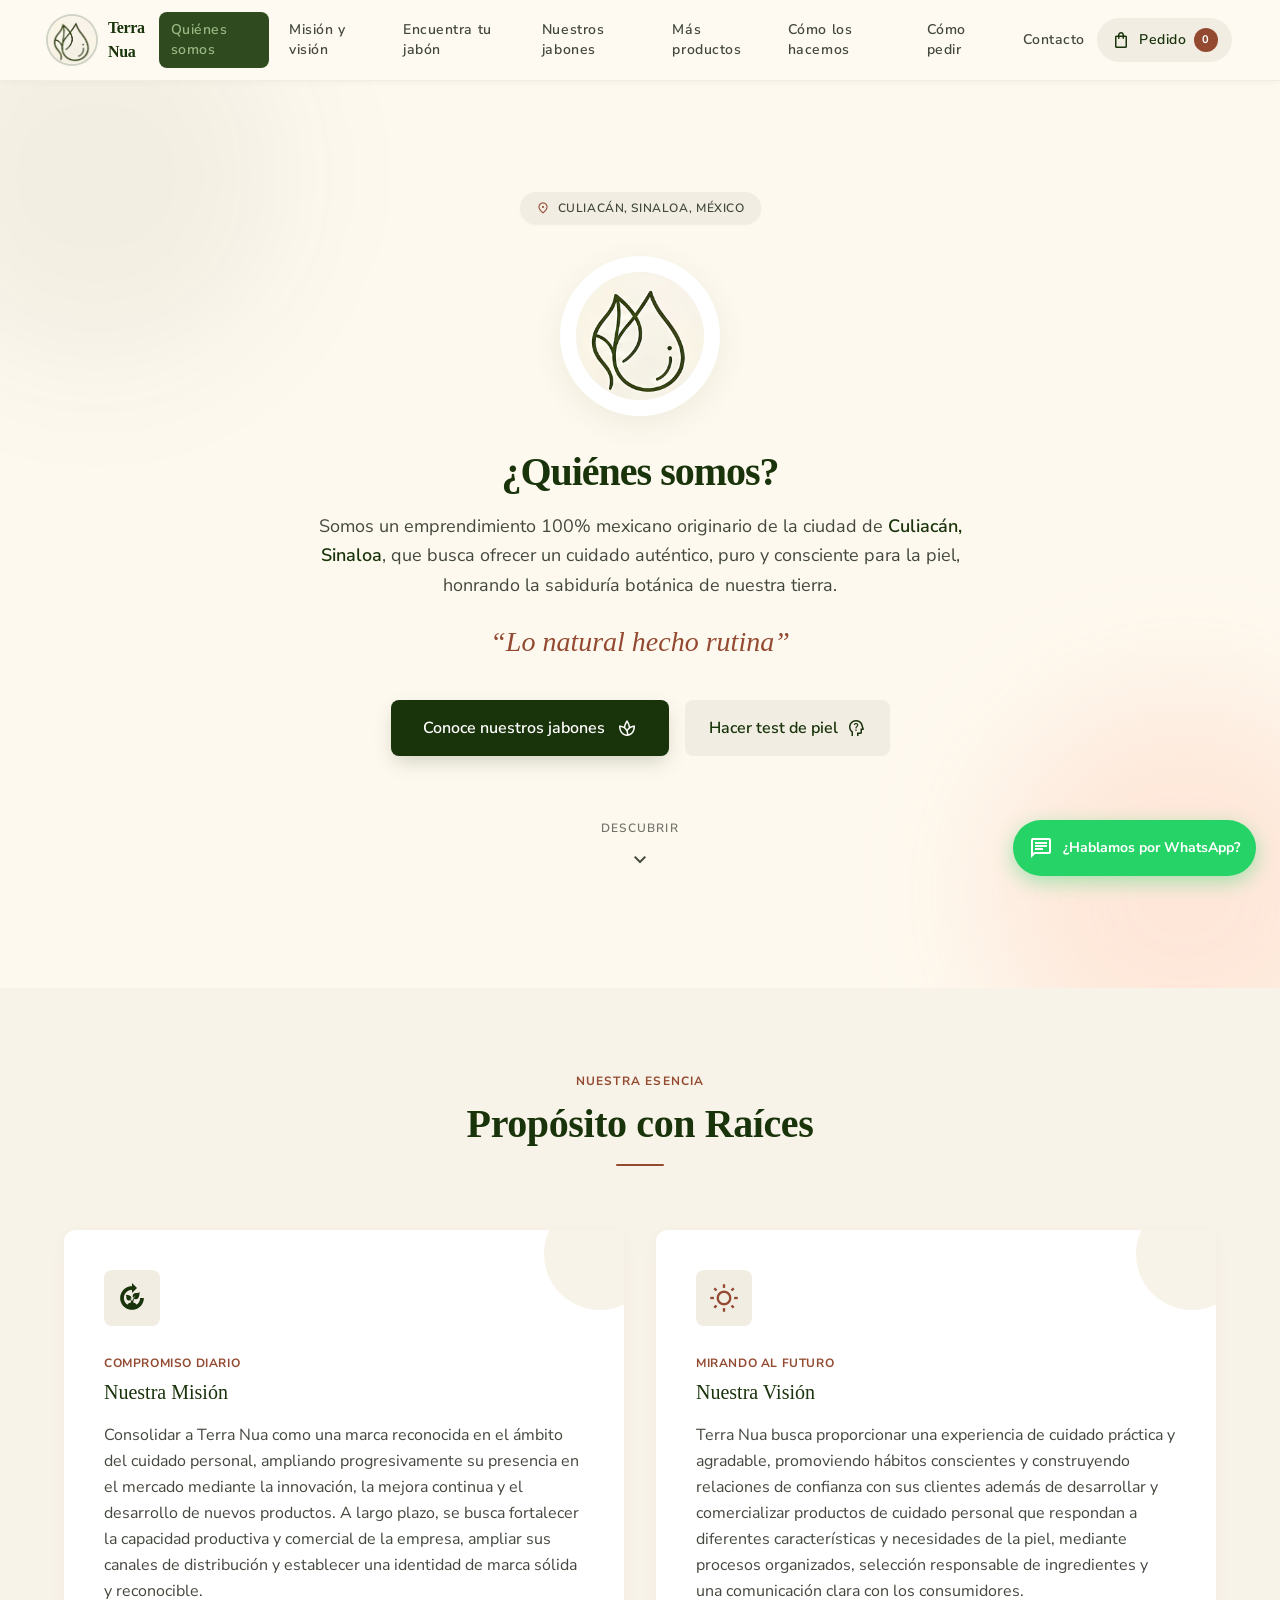
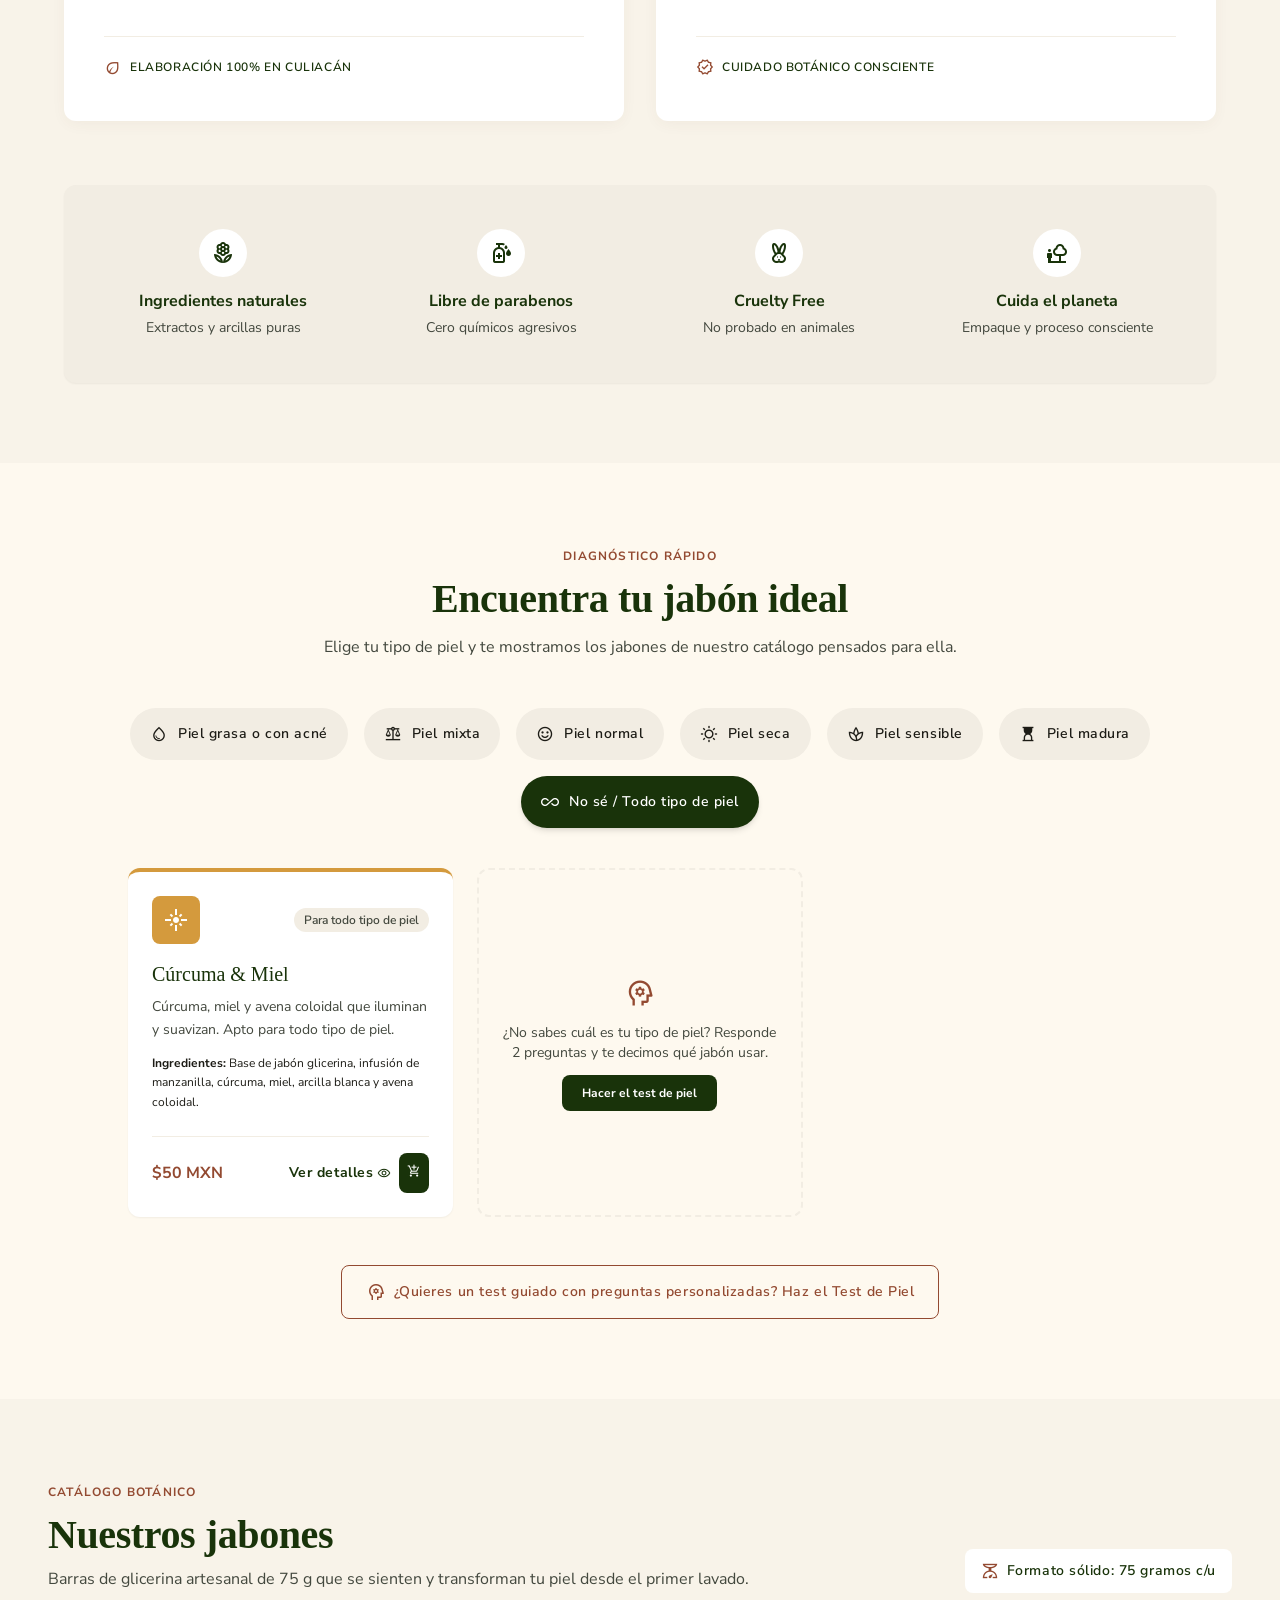
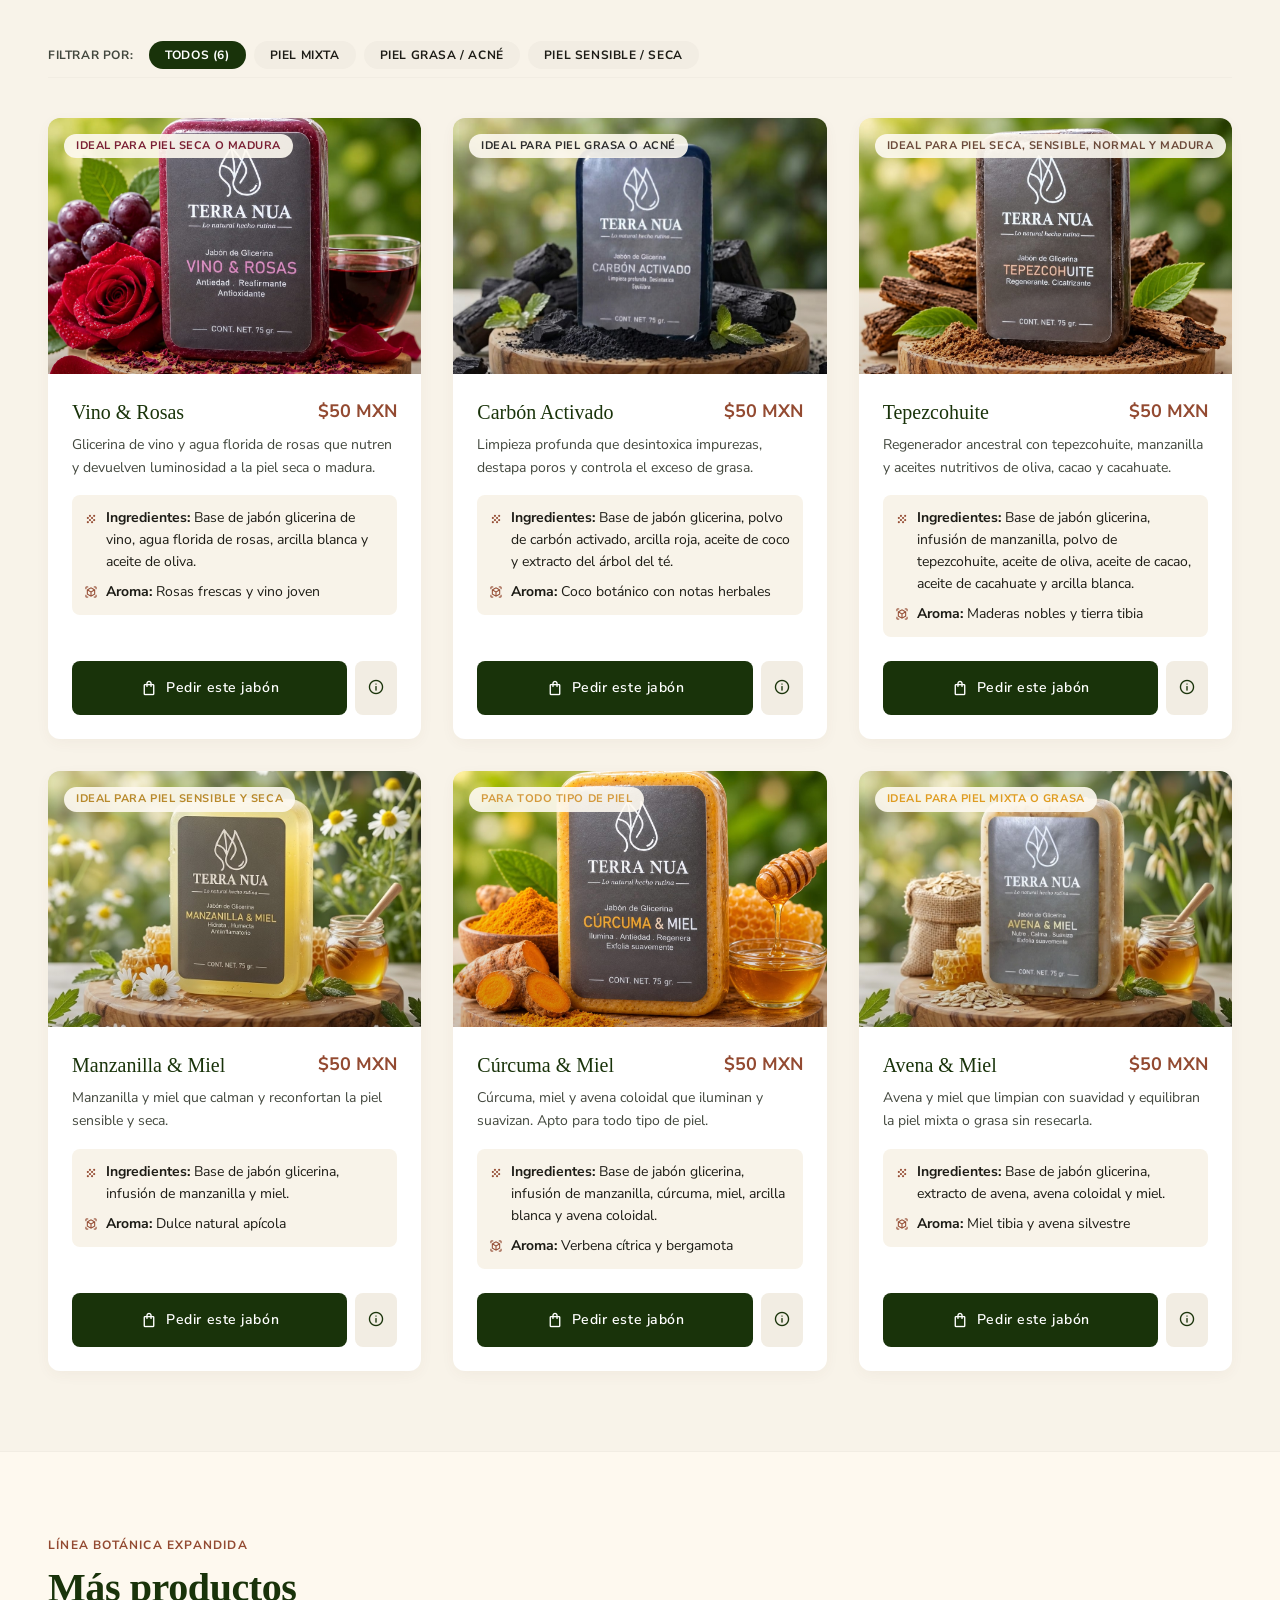
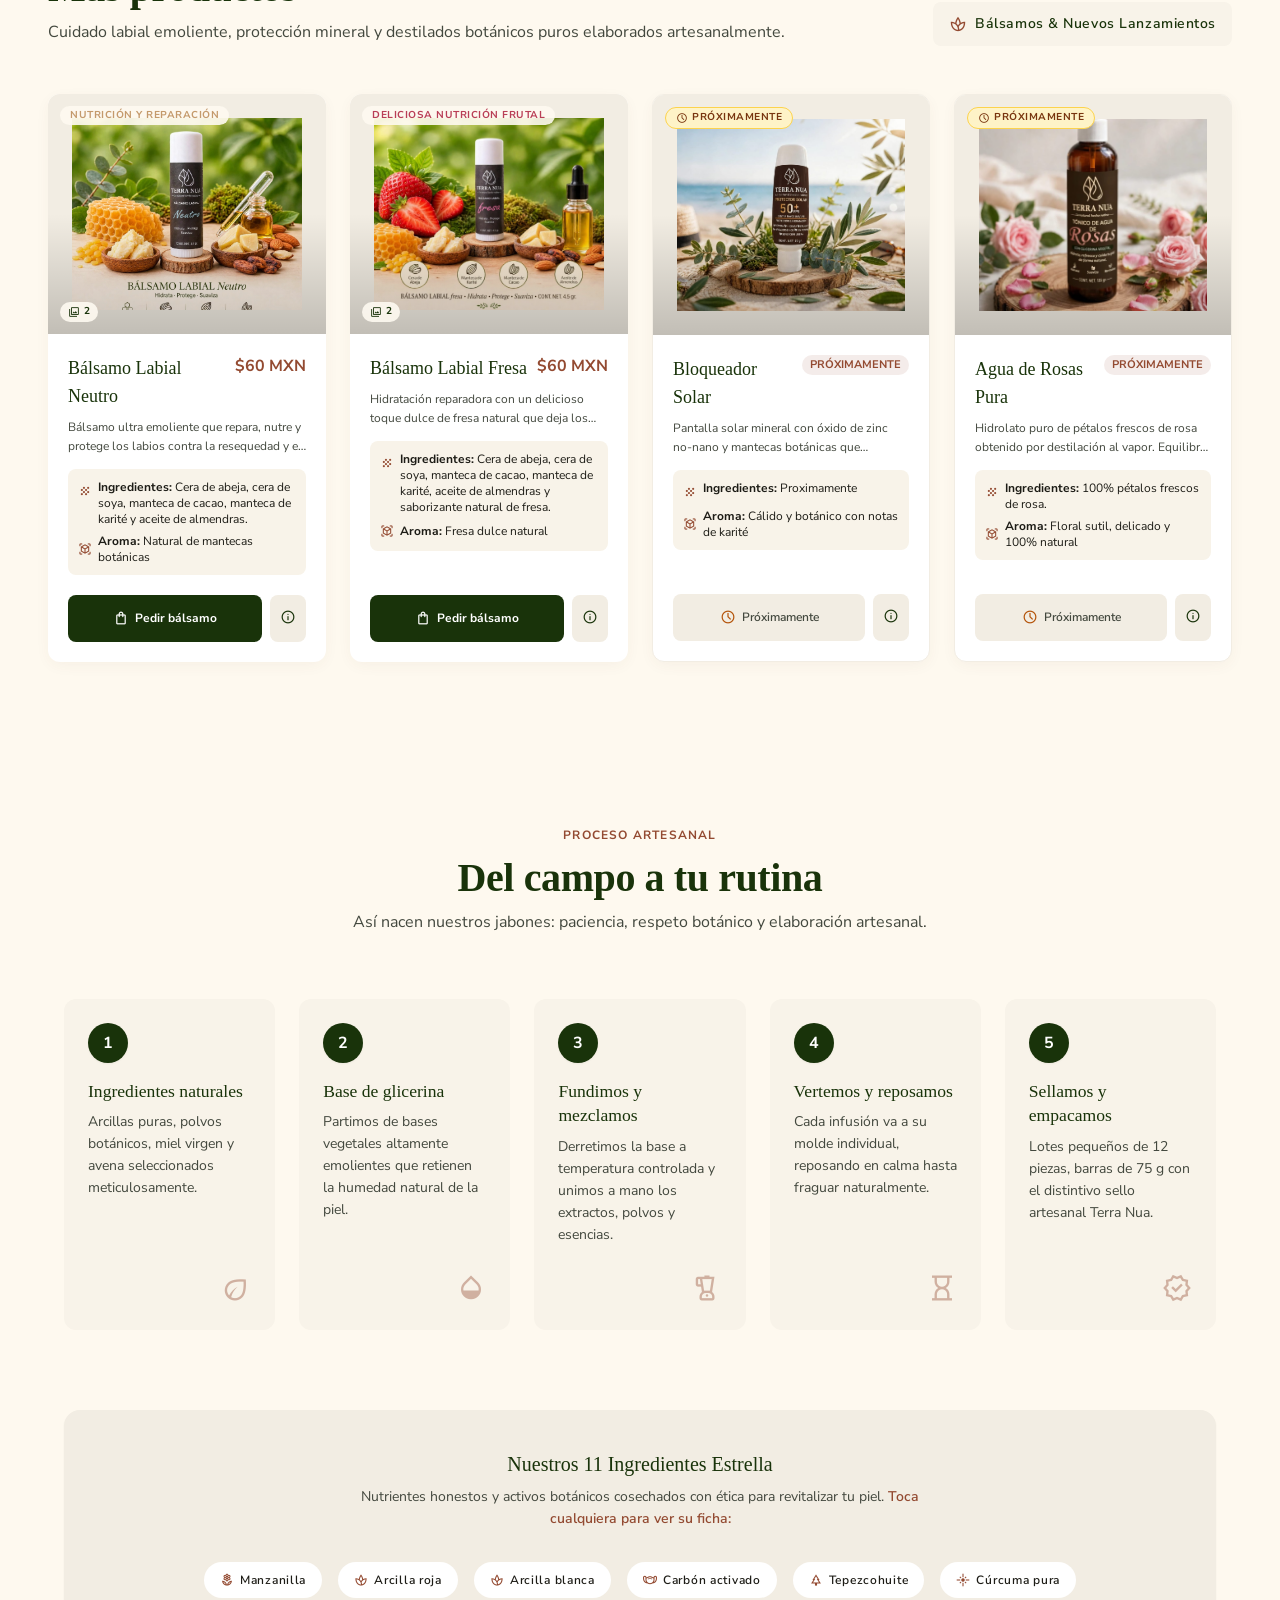
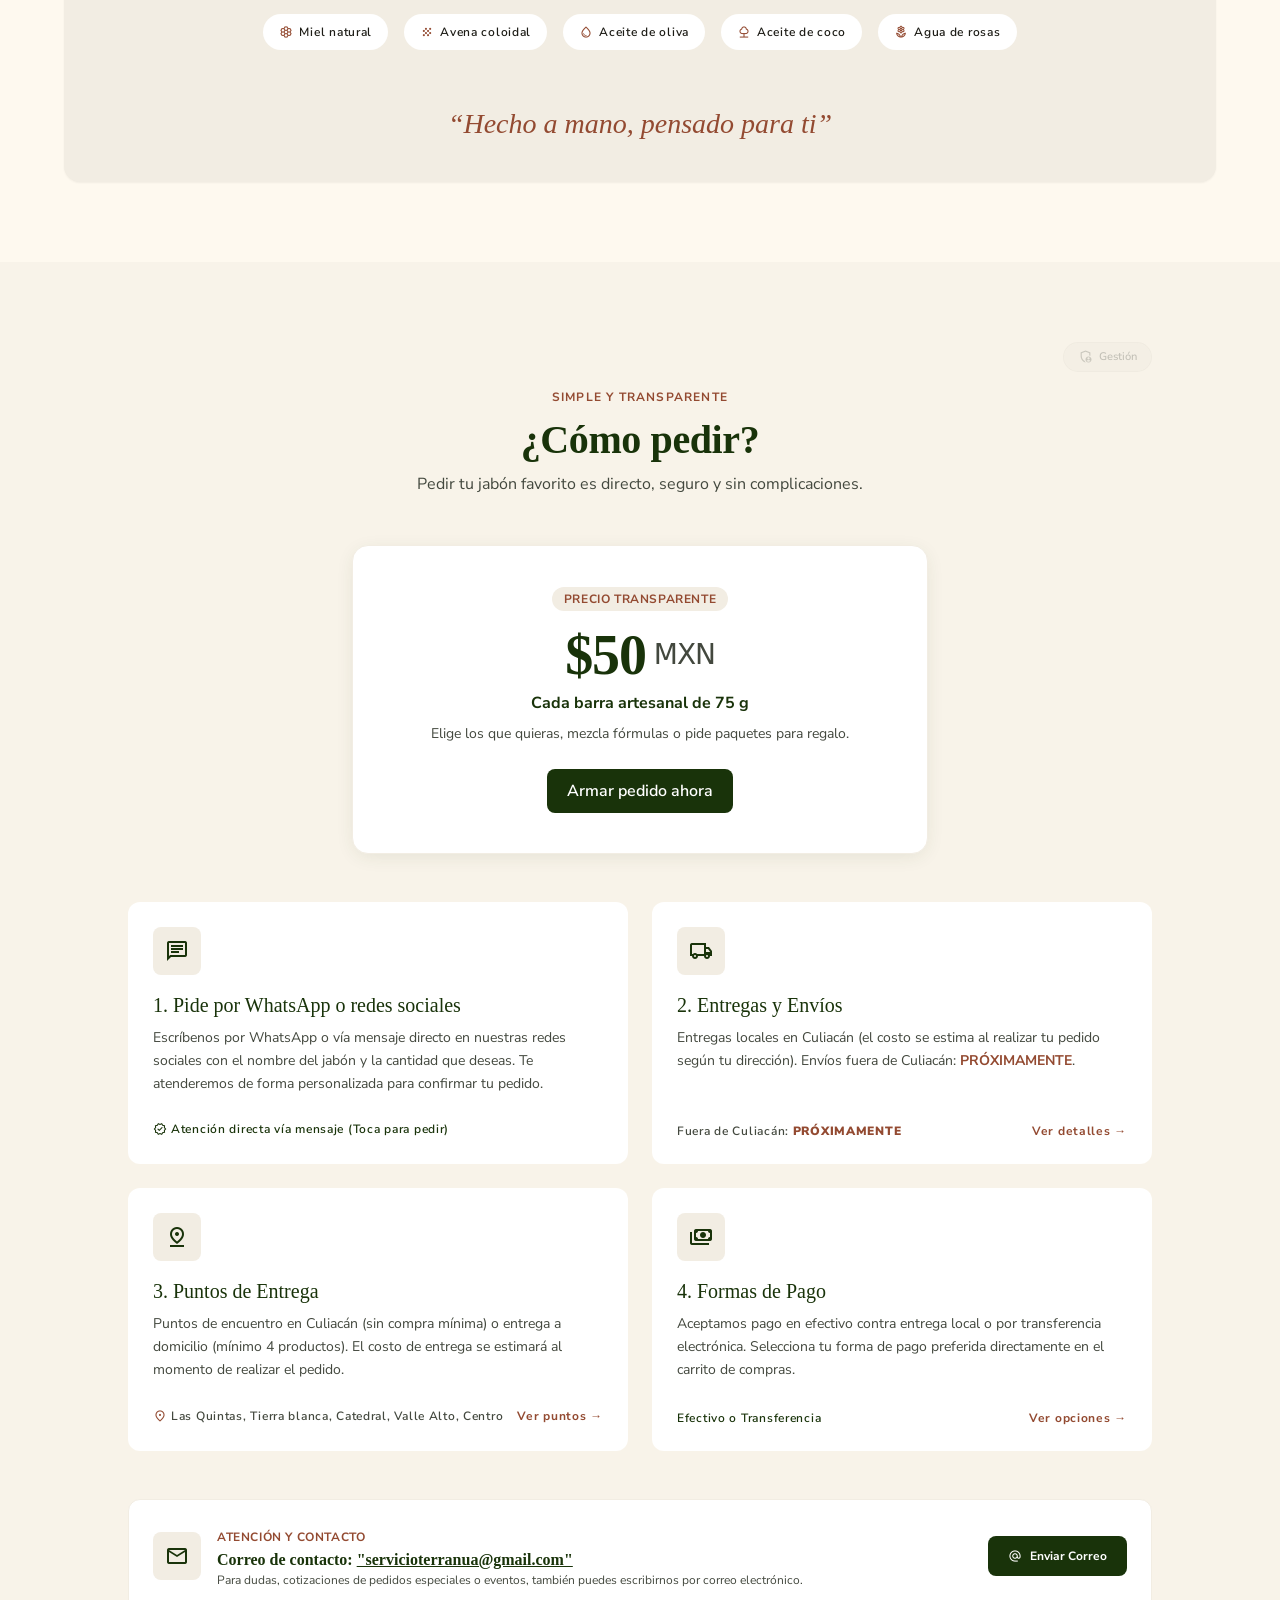
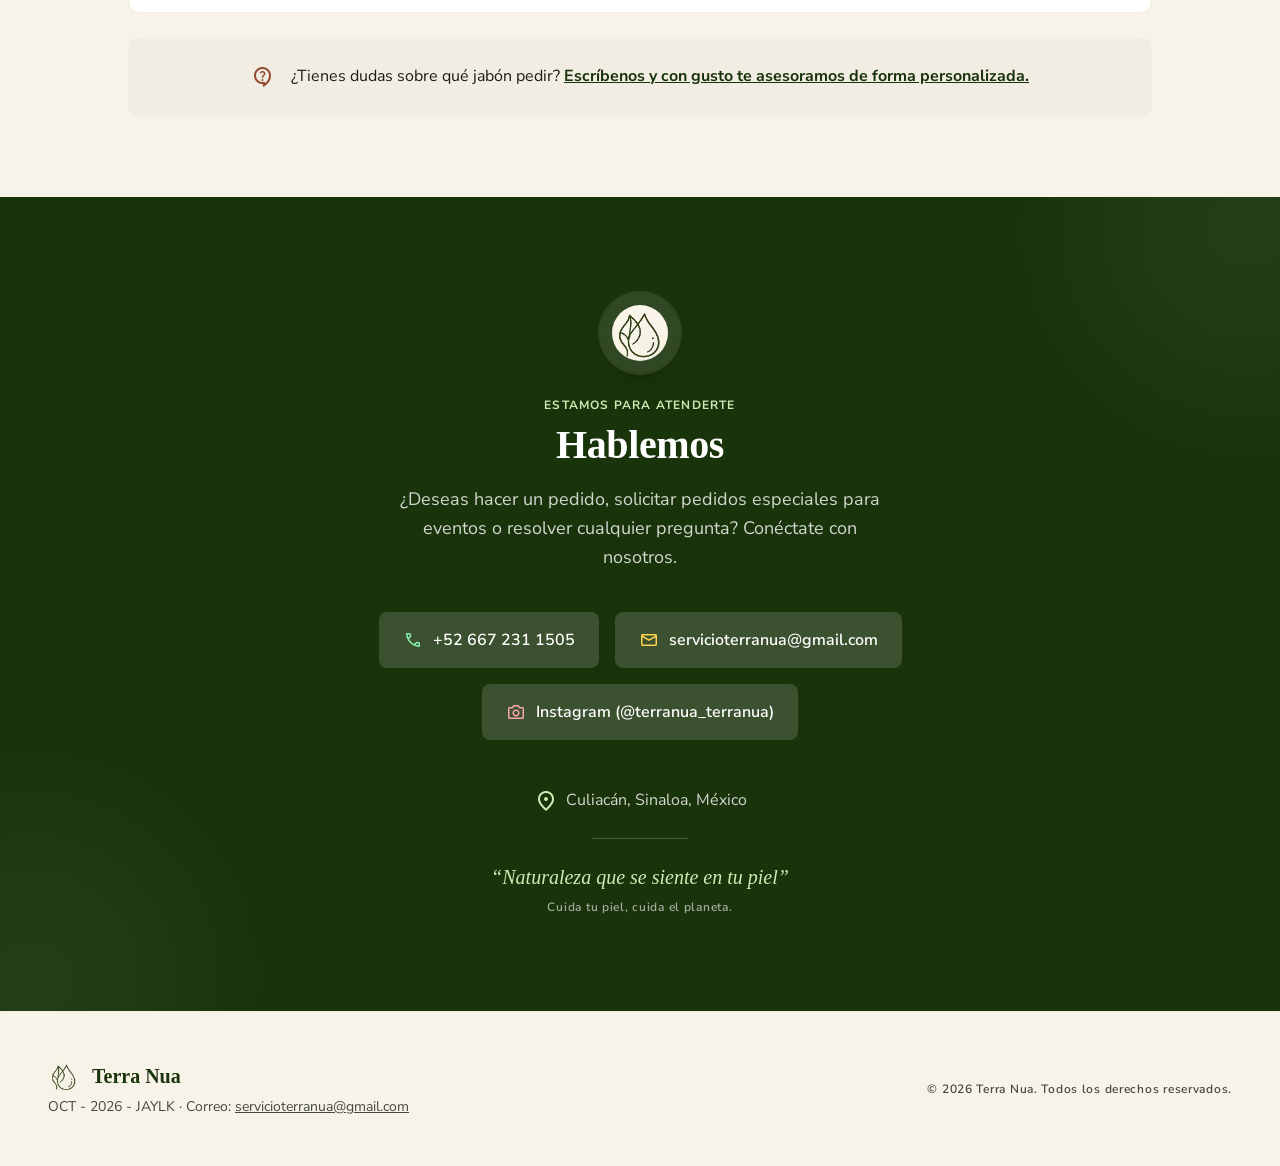
==== commit a174350d: "Agrega las fotos reales de los productos y actualiza pesos y precios - 11 fotos reales en img/produc" ====
--- a/index.html
+++ b/index.html
@@ -4,7 +4,7 @@
   <meta charset="utf-8">
   <meta content="width=device-width, initial-scale=1.0" name="viewport">
   <title>Terra Nua | Jabones Artesanales Botánicos - Culiacán, Sinaloa</title>
-  <meta name="description" content="Jabones artesanales botánicos de 70g hechos a mano en Culiacán, Sinaloa. Ingredientes naturales, puros y conscientes para el cuidado de tu piel.">
+  <meta name="description" content="Jabones artesanales botánicos de 75 g hechos a mano en Culiacán, Sinaloa. Ingredientes naturales, puros y conscientes para el cuidado de tu piel.">
   
   <link rel="canonical" href="https://terranua.github.io/terranua/">
 
@@ -15,9 +15,9 @@
   <meta property="og:title" content="Terra Nua | Jabones Artesanales Botánicos">
   <meta property="og:description" content="Jabones artesanales botánicos hechos a mano en Culiacán, Sinaloa. Encuentra el ideal para tu tipo de piel y pide por WhatsApp.">
   <meta property="og:url" content="https://terranua.github.io/terranua/">
-  <meta property="og:image" content="https://terranua.github.io/terranua/img/jabon-vino-rosas.jpg">
-  <meta property="og:image:width" content="1512">
-  <meta property="og:image:height" content="1512">
+  <meta property="og:image" content="https://terranua.github.io/terranua/img/productos/vino-rosas.jpg">
+  <meta property="og:image:width" content="1254">
+  <meta property="og:image:height" content="1254">
   <meta property="og:image:alt" content="Jabón artesanal Vino & Rosas de Terra Nua">
   <meta name="twitter:card" content="summary_large_image">
 
@@ -337,14 +337,14 @@
               <span class="font-label-sm text-label-sm uppercase tracking-widest text-secondary font-bold">Catálogo Botánico</span>
               <h2 class="font-headline-lg text-headline-lg text-primary mt-2">Nuestros jabones</h2>
               <p class="font-body-md text-body-md text-on-surface-variant mt-2">
-                Barras de glicerina artesanal de 70 g que se sienten y transforman tu piel desde el primer lavado.
+                Barras de glicerina artesanal de 75 g que se sienten y transforman tu piel desde el primer lavado.
               </p>
             </div>
             
             <div class="flex flex-wrap items-center gap-3">
               <div class="inline-flex items-center gap-2 px-4 py-2 rounded-lg bg-surface-container-lowest shadow-xs text-primary font-label-lg text-label-lg">
                 <span class="material-symbols-outlined text-lg text-secondary">scale</span>
-                <span>Formato sólido: 70 gramos c/u</span>
+                <span>Formato sólido: 75 gramos c/u</span>
               </div>
             </div>
           </div>
@@ -470,7 +470,7 @@
                 <div class="w-10 h-10 rounded-full bg-primary text-on-primary flex items-center justify-center font-bold mb-4 shadow-sm">5</div>
                 <h3 class="font-headline-sm text-[1.1rem] leading-snug text-primary mb-2">Sellamos y empacamos</h3>
                 <p class="font-body-sm text-body-sm text-on-surface-variant">
-                  Lotes pequeños de 12 piezas, barras de 70 g con el distintivo sello artesanal Terra Nua.
+                  Lotes pequeños de 12 piezas, barras de 75 g con el distintivo sello artesanal Terra Nua.
                 </p>
               </div>
               <span class="material-symbols-outlined text-secondary/40 text-3xl mt-6 self-end">verified</span>
@@ -659,7 +659,7 @@
               <span>$50</span>
               <span class="text-headline-md font-sans font-normal text-on-surface-variant">MXN</span>
             </div>
-            <div class="font-title-md text-title-md text-primary font-bold">Cada barra artesanal de 70 g</div>
+            <div class="font-title-md text-title-md text-primary font-bold">Cada barra artesanal de 75 g</div>
             <p class="font-body-sm text-body-sm text-on-surface-variant mt-2">
               Elige los que quieras, mezcla fórmulas o pide paquetes para regalo.
             </p>
@@ -1564,7 +1564,7 @@
         "color": "#7A1F33",
         "icon": "wine_bar",
         "category": "sensible",
-        "image": "img/jabon-vino-rosas.jpg",
+        "image": "img/productos/vino-rosas.jpg",
         "shortDesc": "Glicerina de vino y agua florida de rosas que nutren y devuelven luminosidad a la piel seca o madura.",
         "fullDesc": "Un ritual antioxidante para la piel que pide nutrición. La glicerina de vino aporta antioxidantes naturales, el agua florida de rosas tonifica y refresca, la arcilla blanca limpia con suavidad sin resecar y el aceite de oliva deja la piel suave y nutrida.",
         "ingredients": "Base de jabón glicerina de vino, agua florida de rosas, arcilla blanca y aceite de oliva.",
@@ -1579,7 +1579,8 @@
           "Limpieza suave sin resecar",
           "Ideal para piel madura"
         ],
-        "paused": false
+        "paused": false,
+        "isGraphic": false
       },
       "carbon": {
         "id": "carbon",
@@ -1589,7 +1590,7 @@
         "color": "#2b2b2b",
         "icon": "masks",
         "category": "grasa",
-        "image": "img/jabon-carbon-activado.jpg",
+        "image": "img/productos/carbon-activado.jpg",
         "shortDesc": "Limpieza profunda que desintoxica impurezas, destapa poros y controla el exceso de grasa.",
         "fullDesc": "La barra purificante. El polvo de carbón activado atrapa impurezas y el exceso de grasa, la arcilla roja limpia los poros a profundidad y el extracto del árbol del té ayuda a calmar los brotes, mientras el aceite de coco evita que la piel se reseque.",
         "ingredients": "Base de jabón glicerina, polvo de carbón activado, arcilla roja, aceite de coco y extracto del árbol del té.",
@@ -1603,7 +1604,8 @@
           "Acción antibacteriana natural",
           "Descongestiona poros dilatados"
         ],
-        "paused": false
+        "paused": false,
+        "isGraphic": false
       },
       "tepezcohuite": {
         "id": "tepezcohuite",
@@ -1613,7 +1615,7 @@
         "color": "#6B4A3A",
         "icon": "park",
         "category": "sensible",
-        "isGraphic": true,
+        "isGraphic": false,
         "graphicBg": "#6B4A3A",
         "shortDesc": "Regenerador ancestral con tepezcohuite, manzanilla y aceites nutritivos de oliva, cacao y cacahuate.",
         "fullDesc": "Conocido como el \"árbol de la piel\" en la herbolaria tradicional de México. El polvo de tepezcohuite se usa tradicionalmente para ayudar a la piel a recuperarse de marcas; la infusión de manzanilla calma, los aceites de oliva, cacao y cacahuate nutren, y la arcilla blanca limpia con suavidad. Contiene cacahuate: no lo uses si tienes alergia.",
@@ -1631,7 +1633,8 @@
           "Calma con manzanilla",
           "Ideal para piel seca, sensible y madura"
         ],
-        "paused": false
+        "paused": false,
+        "image": "img/productos/tepezcohuite.jpg"
       },
       "miel": {
         "id": "miel",
@@ -1641,7 +1644,7 @@
         "color": "#B8892B",
         "icon": "hive",
         "category": "sensible",
-        "isGraphic": true,
+        "isGraphic": false,
         "graphicBg": "#B8892B",
         "shortDesc": "Manzanilla y miel que calman y reconfortan la piel sensible y seca.",
         "fullDesc": "Formulado para las pieles más delicadas. La infusión de manzanilla ayuda a calmar la irritación y las rojeces, mientras la miel actúa como humectante natural que retiene la hidratación y deja la piel suave y reconfortada.",
@@ -1657,7 +1660,8 @@
           "Alivia la tirantez",
           "Ultra suave para piel sensible"
         ],
-        "paused": false
+        "paused": false,
+        "image": "img/productos/manzanilla-miel.jpg"
       },
       "curcuma": {
         "id": "curcuma",
@@ -1667,7 +1671,7 @@
         "color": "#D49A3D",
         "icon": "flare",
         "category": "mixta",
-        "image": "img/jabon-curcuma-miel.jpg",
+        "image": "img/productos/curcuma-miel.jpg",
         "shortDesc": "Cúrcuma, miel y avena coloidal que iluminan y suavizan. Apto para todo tipo de piel.",
         "fullDesc": "Una barra dorada para el uso diario. La cúrcuma ayuda a unificar el tono y dar luminosidad, la infusión de manzanilla calma, la miel hidrata, la arcilla blanca limpia con suavidad y la avena coloidal deja la piel tersa. Su fórmula equilibrada es apta para todo tipo de piel.",
         "ingredients": "Base de jabón glicerina, infusión de manzanilla, cúrcuma, miel, arcilla blanca y avena coloidal.",
@@ -1681,17 +1685,18 @@
           "Calma con manzanilla",
           "Apto para todo tipo de piel"
         ],
-        "paused": false
+        "paused": false,
+        "isGraphic": false
       },
       "avena": {
         "id": "avena",
         "name": "Avena & Miel",
         "badge": "Ideal para piel mixta o grasa",
         "price": 50,
-        "color": "#8f6412",
+        "color": "#df9c20",
         "icon": "grain",
         "category": "mixta",
-        "image": "img/jabon-avena-miel.jpg",
+        "image": "img/productos/avena-miel.jpg",
         "shortDesc": "Avena y miel que limpian con suavidad y equilibran la piel mixta o grasa sin resecarla.",
         "fullDesc": "Una limpieza equilibrada para el día a día. El extracto de avena y la avena coloidal exfolian de forma muy suave y ayudan a retirar el exceso de grasa sin resecar, mientras la miel mantiene la hidratación para dejar la piel fresca y suave.",
         "ingredients": "Base de jabón glicerina, extracto de avena, avena coloidal y miel.",
@@ -1706,19 +1711,20 @@
           "Hidratación con miel",
           "Ideal para piel mixta o grasa"
         ],
-        "paused": false
+        "paused": false,
+        "isGraphic": false
       },
       "balsamo-neutro": {
         "id": "balsamo-neutro",
         "name": "Bálsamo Labial Neutro",
         "badge": "Nutrición y Reparación",
-        "price": 50,
+        "price": 60,
         "color": "#C49A6C",
         "icon": "spa",
         "category": "balsamo",
-        "isGraphic": true,
+        "isGraphic": false,
         "graphicBg": "#C49A6C",
-        "image": "",
+        "image": "img/productos/balsamo-neutro.jpg",
         "shortDesc": "Bálsamo ultra emoliente que repara, nutre y protege los labios contra la resequedad y el clima.",
         "fullDesc": "Formulado artesanalmente con mantecas y ceras botánicas puras para brindar un cuidado intensivo y reconfortante a la piel delicada de los labios. La sinergia de manteca de karité y manteca de cacao nutre en profundidad, mientras las ceras de abeja y soya sellan la humedad creando una barrera protectora flexible y no pegajosa.",
         "ingredients": "Cera de abeja, cera de soya, manteca de cacao, manteca de karité y aceite de almendras.",
@@ -1734,19 +1740,20 @@
           "100% ingredientes naturales botánicos",
           "Protección contra la resequedad y el viento"
         ],
-        "paused": false
+        "paused": false,
+        "image2": "img/productos/balsamos-juntos.jpg"
       },
       "balsamo-fresa": {
         "id": "balsamo-fresa",
         "name": "Bálsamo Labial Fresa",
         "badge": "Deliciosa Nutrición Frutal",
-        "price": 50,
+        "price": 60,
         "color": "#B93F56",
         "icon": "favorite",
         "category": "balsamo",
-        "isGraphic": true,
+        "isGraphic": false,
         "graphicBg": "#B93F56",
-        "image": "",
+        "image": "img/productos/balsamo-fresa.jpg",
         "shortDesc": "Hidratación reparadora con un delicioso toque dulce de fresa natural que deja los labios suaves y tersos.",
         "fullDesc": "Un ritual dulce y reconfortante para tus labios. Enriquecido con mantecas vegetales ultra emolientes, ceras puras de abeja y soya, aceite de almendras y un delicioso saborizante natural de fresa. Calma la resequedad, restaura la elasticidad dérmica y aporta un brillo satinado saludable.",
         "ingredients": "Cera de abeja, cera de soya, manteca de cacao, manteca de karité, aceite de almendras y saborizante natural de fresa.",
@@ -1762,24 +1769,25 @@
           "Mantecas de cacao y karité de alta pureza",
           "Brillo satinado natural no pegajoso"
         ],
-        "paused": false
+        "paused": false,
+        "image2": "img/productos/balsamos-juntos.jpg"
       },
       "bloqueador": {
         "id": "bloqueador",
-        "name": "Bloqueador Solar Botánico",
+        "name": "Bloqueador Solar",
         "badge": "Próximamente",
-        "price": 0,
+        "price": 50,
         "color": "#C28448",
         "icon": "sunny",
         "category": "mas-productos",
         "isUpcoming": true,
         "paused": true,
-        "isGraphic": true,
+        "isGraphic": false,
         "graphicBg": "#C28448",
-        "image": "",
+        "image": "img/productos/bloqueador-solar.jpg",
         "shortDesc": "Pantalla solar mineral con óxido de zinc no-nano y mantecas botánicas que protegen tu piel de los rayos UV.",
-        "fullDesc": "Protección solar mineral, biodegradable y respetuosa con los arrecifes y tu piel. Formulada con óxido de zinc no-nano de amplio espectro, enriquecida con aceite de semilla de frambuesa (factor botánico natural) y manteca de karité para crear una barrera física protectora que no deja residuo blanco excesivo ni obstruye los poros.",
-        "ingredients": "Óxido de zinc no-nano, manteca de karité, aceite de coco virgen, cera de abeja, aceite de semilla de frambuesa y vitamina E.",
+        "fullDesc": "Protección solar mineral, biodegradable y respetuosa con tu piel. Crear una barrera física protectora que no deja residuo blanco excesivo ni obstruye los poros.",
+        "ingredients": "Proximamente",
         "aroma": "Cálido y botánico con notas de karité",
         "skinTypes": [
           "todo",
@@ -1799,18 +1807,18 @@
         "id": "agua-rosas-prod",
         "name": "Agua de Rosas Pura",
         "badge": "Próximamente",
-        "price": 0,
+        "price": 50,
         "color": "#B34A64",
         "icon": "water_drop",
         "category": "mas-productos",
         "isUpcoming": true,
         "paused": true,
-        "isGraphic": true,
+        "isGraphic": false,
         "graphicBg": "#B34A64",
-        "image": "",
+        "image": "img/productos/agua-de-rosas.jpg",
         "shortDesc": "Hidrolato puro de pétalos frescos de rosa obtenido por destilación al vapor. Equilibra el pH, tonifica y calma.",
-        "fullDesc": "Destilado botánico artesanal obtenido por arrastre de vapor de pétalos seleccionados de rosa damascena. Actúa como el tónico perfecto post-limpieza facial: equilibra el manto ácido natural, desinflama rojeces, cierra poros suavemente y prepara el cutis para absorber al máximo los nutrientes de tus aceites y bálsamos.",
-        "ingredients": "100% destilado al vapor de pétalos frescos de rosa damascena.",
+        "fullDesc": "Actúa como el tónico perfecto post-limpieza facial: equilibra el manto ácido natural, desinflama rojeces, cierra poros suavemente y prepara el cutis para absorber al máximo los nutrientes de tus aceites y bálsamos.",
+        "ingredients": "100% pétalos frescos de rosa.",
         "aroma": "Floral sutil, delicado y 100% natural",
         "skinTypes": [
           "todo",
@@ -1880,13 +1888,13 @@
        El catálogo guardado en la nube tiene prioridad sobre los datos
        de este archivo, así que estas correcciones se aplican UNA vez
        a los datos guardados con una revisión anterior.
-       Para corregir algo más en el futuro: agregar CATALOG_FIXES[3]
-       y subir CATALOG_REVISION a 3.
+       Para corregir algo más en el futuro: agregar CATALOG_FIXES[4]
+       y subir CATALOG_REVISION a 4.
        ============================================================ */
-    const CATALOG_REVISION = 2;
+    const CATALOG_REVISION = 3;
     // Revisión que YA incluyen los datos de este archivo (DEFAULT_SOAPS).
     // "Descargar HTML actualizado" la actualiza, para no repetir correcciones sobre tus cambios.
-    const DEFAULTS_REVISION = /*DEFAULTS_REVISION*/2/*END*/;
+    const DEFAULTS_REVISION = /*DEFAULTS_REVISION*/3/*END*/;
     const CATALOG_REVISION_KEY = '__revision';
     const CATALOG_FIXES = {
       1: {
@@ -1951,6 +1959,55 @@
           skinTypes: ['seca', 'sensible', 'normal', 'madura'],
           properties: ['Ayuda a la piel a recuperarse de marcas', 'Nutre con aceites de oliva, cacao y cacahuate', 'Calma con manzanilla', 'Ideal para piel seca, sensible y madura']
         }
+      },
+      // 3: fotos reales de cada producto (en img/productos/) y tipos de piel según etiqueta
+      3: {
+        'vino': {
+          image: 'img/productos/vino-rosas.jpg',
+          isGraphic: false,
+          skinTypes: ['seca', 'madura']
+        },
+        'carbon': {
+          image: 'img/productos/carbon-activado.jpg',
+          isGraphic: false
+        },
+        'tepezcohuite': {
+          image: 'img/productos/tepezcohuite.jpg',
+          isGraphic: false,
+          skinTypes: ['seca', 'sensible', 'normal', 'madura']
+        },
+        'miel': {
+          image: 'img/productos/manzanilla-miel.jpg',
+          isGraphic: false
+        },
+        'curcuma': {
+          image: 'img/productos/curcuma-miel.jpg',
+          isGraphic: false
+        },
+        'avena': {
+          image: 'img/productos/avena-miel.jpg',
+          isGraphic: false
+        },
+        'balsamo-neutro': {
+          image: 'img/productos/balsamo-neutro.jpg',
+          image2: 'img/productos/balsamos-juntos.jpg',
+          isGraphic: false
+        },
+        'balsamo-fresa': {
+          image: 'img/productos/balsamo-fresa.jpg',
+          image2: 'img/productos/balsamos-juntos.jpg',
+          isGraphic: false
+        },
+        'bloqueador': {
+          image: 'img/productos/bloqueador-solar.jpg',
+          isGraphic: false,
+          presentation: 'Lanzamiento próximamente en formato sólido / crema botánica'
+        },
+        'agua-rosas-prod': {
+          image: 'img/productos/agua-de-rosas.jpg',
+          isGraphic: false,
+          presentation: 'Lanzamiento próximamente en botella de vidrio ámbar con atomizador'
+        }
       }
     };
 
@@ -1987,6 +2044,16 @@
           const fix = JSON.parse(JSON.stringify(fixes[id]));
           // Si el admin ya movió el jabón a una categoría creada por él, se respeta
           if (SOAPS[id].category && !BUILTIN_CATEGORY_IDS.includes(SOAPS[id].category)) delete fix.category;
+          // Una foto que el admin puso como enlace propio (https://... o img/...) no se reemplaza;
+          // solo se cambian fotos vacías, incrustadas en el archivo o enlaces temporales de Google
+          ['image', 'image2'].forEach(field => {
+            if (!(field in fix)) return;
+            const current = String(SOAPS[id][field] || '');
+            const replaceable = !current || current.startsWith('data:image/') ||
+              current.startsWith('https://lh3.googleusercontent.com/') || current.startsWith('img/jabon-');
+            if (!replaceable) delete fix[field];
+          });
+          if (!('image' in fix) && !('image2' in fix)) delete fix.isGraphic;
           SOAPS[id] = Object.assign({}, SOAPS[id], fix);
           changed = true;
         });
@@ -2198,7 +2265,7 @@
         origin: 'Mineral natural purificado no micronizado de amplio espectro.',
         desc: 'El filtro solar físico mineral por excelencia. Crea un escudo protector reflectante contra los rayos UVA y UVB sin ingresar al torrente dérmico ni dañar los ecosistemas marinos.',
         benefits: ['Protección solar mineral de amplio espectro', 'Hipoalergénico y seguro para piel reactiva', 'Biodegradable y respetuoso de corales'],
-        usedIn: ['Bloqueador Solar Botánico (Próximamente)']
+        usedIn: ['Bloqueador Solar (Próximamente)']
       }
     };
 
@@ -2661,7 +2728,7 @@
               <div class="w-24 h-24 rounded-2xl bg-white/20 border-2 border-white/40 flex flex-col items-center justify-center p-3 text-center mb-2">
                 <span class="material-symbols-outlined text-4xl mb-1">${soap.icon}</span>
                 <span class="font-bold text-xs uppercase tracking-wider">Terra Nua</span>
-                <span class="text-[10px] opacity-80">${soap.category === 'balsamo' ? '15 g' : (soap.isUpcoming ? 'Próximamente' : '70 g')}</span>
+                <span class="text-[10px] opacity-80">${soap.category === 'balsamo' ? '4.5 g' : (soap.isUpcoming ? 'Próximamente' : '75 g')}</span>
               </div>
               <span class="px-3 py-1 rounded-full text-xs font-bold uppercase tracking-wider bg-white/90 text-primary">
                 ${soap.badge}
@@ -2739,7 +2806,7 @@
             </div>
             <div class="flex items-center gap-2">
               <span class="material-symbols-outlined text-secondary text-base shrink-0">scale</span>
-              <span><strong>Presentación:</strong> ${soap.presentation || (soap.category === 'balsamo' ? 'Bálsamo labial artesanal de 15 gramos en envase botánico.' : 'Barra artesanal de 70 gramos en caja o envoltorio botánico.')}</span>
+              <span><strong>Presentación:</strong> ${soap.presentation || (soap.category === 'balsamo' ? 'Bálsamo labial artesanal de 4.5 gramos en envase botánico.' : 'Barra artesanal de 75 gramos en caja o envoltorio botánico.')}</span>
             </div>
           </div>
 
@@ -3217,7 +3284,7 @@
         cardEl.innerHTML = `
           <div class="flex items-center justify-between gap-3 mb-3">
             <span class="text-xs px-3 py-1 rounded-full bg-surface-container font-bold text-secondary">${soap.badge || 'Terra Nua'}</span>
-            <span class="font-bold text-primary text-base shrink-0">$${soap.price} MXN (70 g)</span>
+            <span class="font-bold text-primary text-base shrink-0">$${soap.price} MXN (75 g)</span>
           </div>
           <h4 class="font-headline-sm text-2xl text-primary font-bold mb-2">${soap.name}</h4>
           <p class="text-xs text-on-surface-variant mb-3 leading-relaxed">${soap.shortDesc || ''}</p>
@@ -3701,7 +3768,7 @@
                   <div class="w-32 h-32 rounded-2xl text-surface shadow-md flex flex-col items-center justify-center p-3 text-center transform group-hover:scale-105 transition-transform duration-300 border-2 border-white/20" style="background-color: ${soap.graphicBg || soap.color || '#4a6638'}">
                     <span class="material-symbols-outlined text-4xl mb-1 opacity-90 text-amber-100">${soap.icon || 'spa'}</span>
                     <span class="font-label-sm text-[11px] tracking-wider uppercase font-bold text-surface">Terra Nua</span>
-                    <span class="text-[10px] opacity-75">${isUpcoming ? 'Próximamente' : '70 g'}</span>
+                    <span class="text-[10px] opacity-75">${isUpcoming ? 'Próximamente' : '75 g'}</span>
                   </div>
                 `}
 
@@ -3822,7 +3889,7 @@
                   <div class="w-28 h-28 rounded-2xl text-surface shadow-md flex flex-col items-center justify-center p-3 text-center transform group-hover:scale-105 transition-transform duration-300 border-2 border-white/20" style="background-color: ${p.graphicBg || p.color || '#4a6638'}">
                     <span class="material-symbols-outlined text-3xl mb-1 opacity-90 text-amber-100">${p.icon || 'spa'}</span>
                     <span class="font-label-sm text-[11px] tracking-wider uppercase font-bold text-surface">Terra Nua</span>
-                    <span class="text-[10px] opacity-75">${p.category === 'balsamo' ? 'Bálsamo 15 g' : (isUpcoming ? 'Próximamente' : 'Botánico')}</span>
+                    <span class="text-[10px] opacity-75">${p.category === 'balsamo' ? 'Bálsamo 4.5 g' : (isUpcoming ? 'Próximamente' : 'Botánico')}</span>
                   </div>
                 `}
 
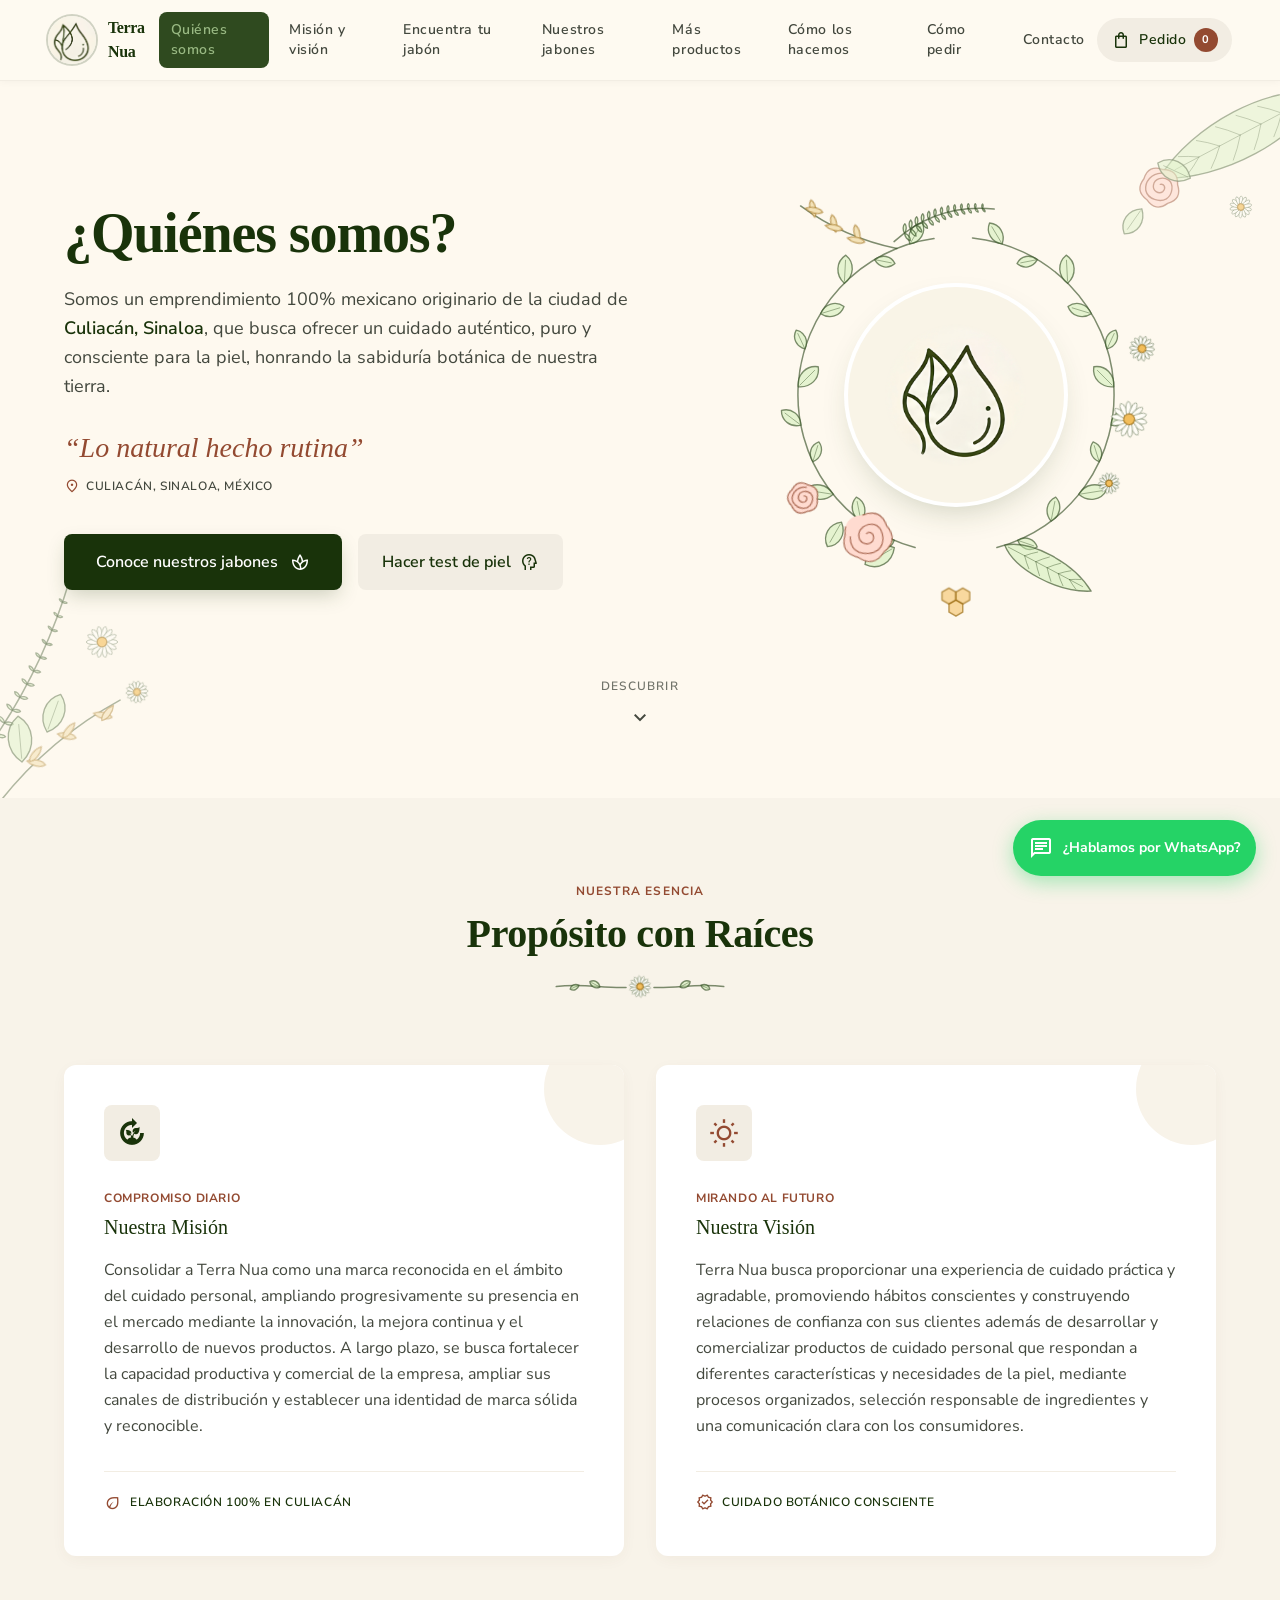
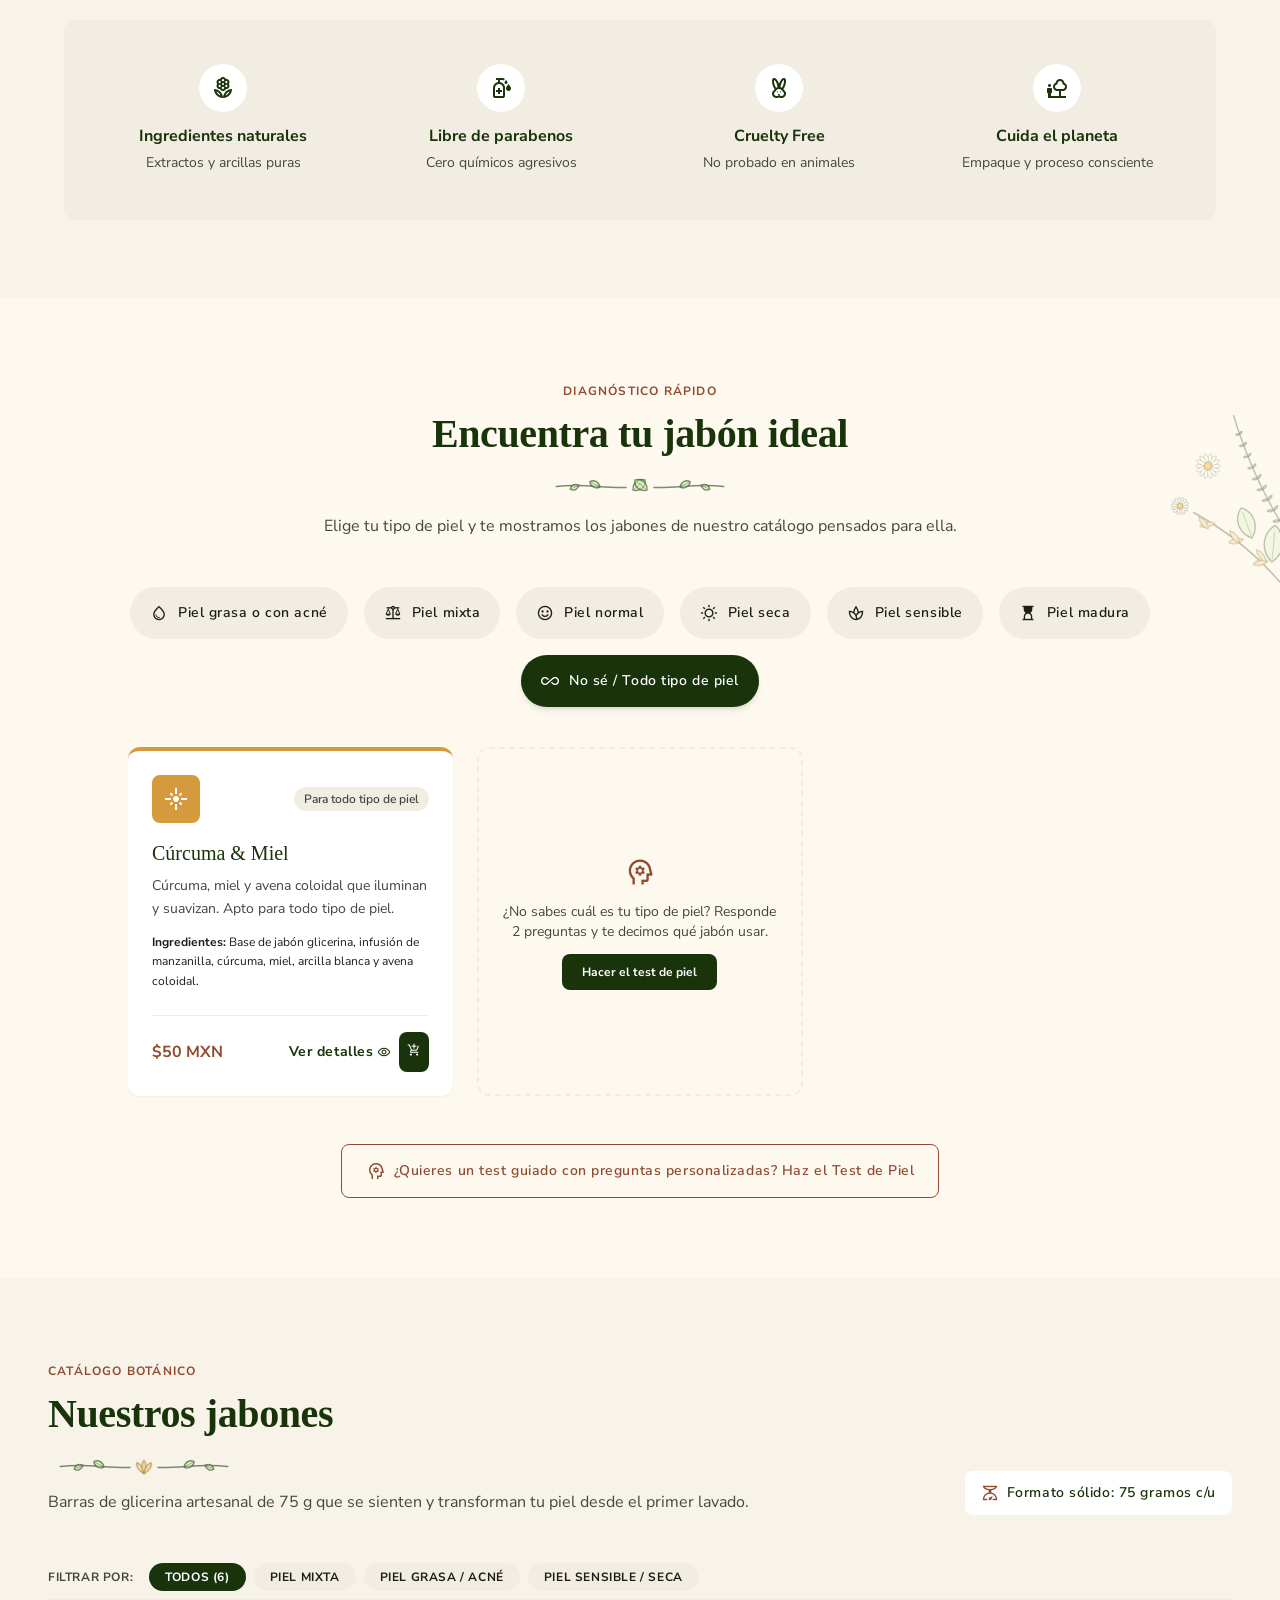
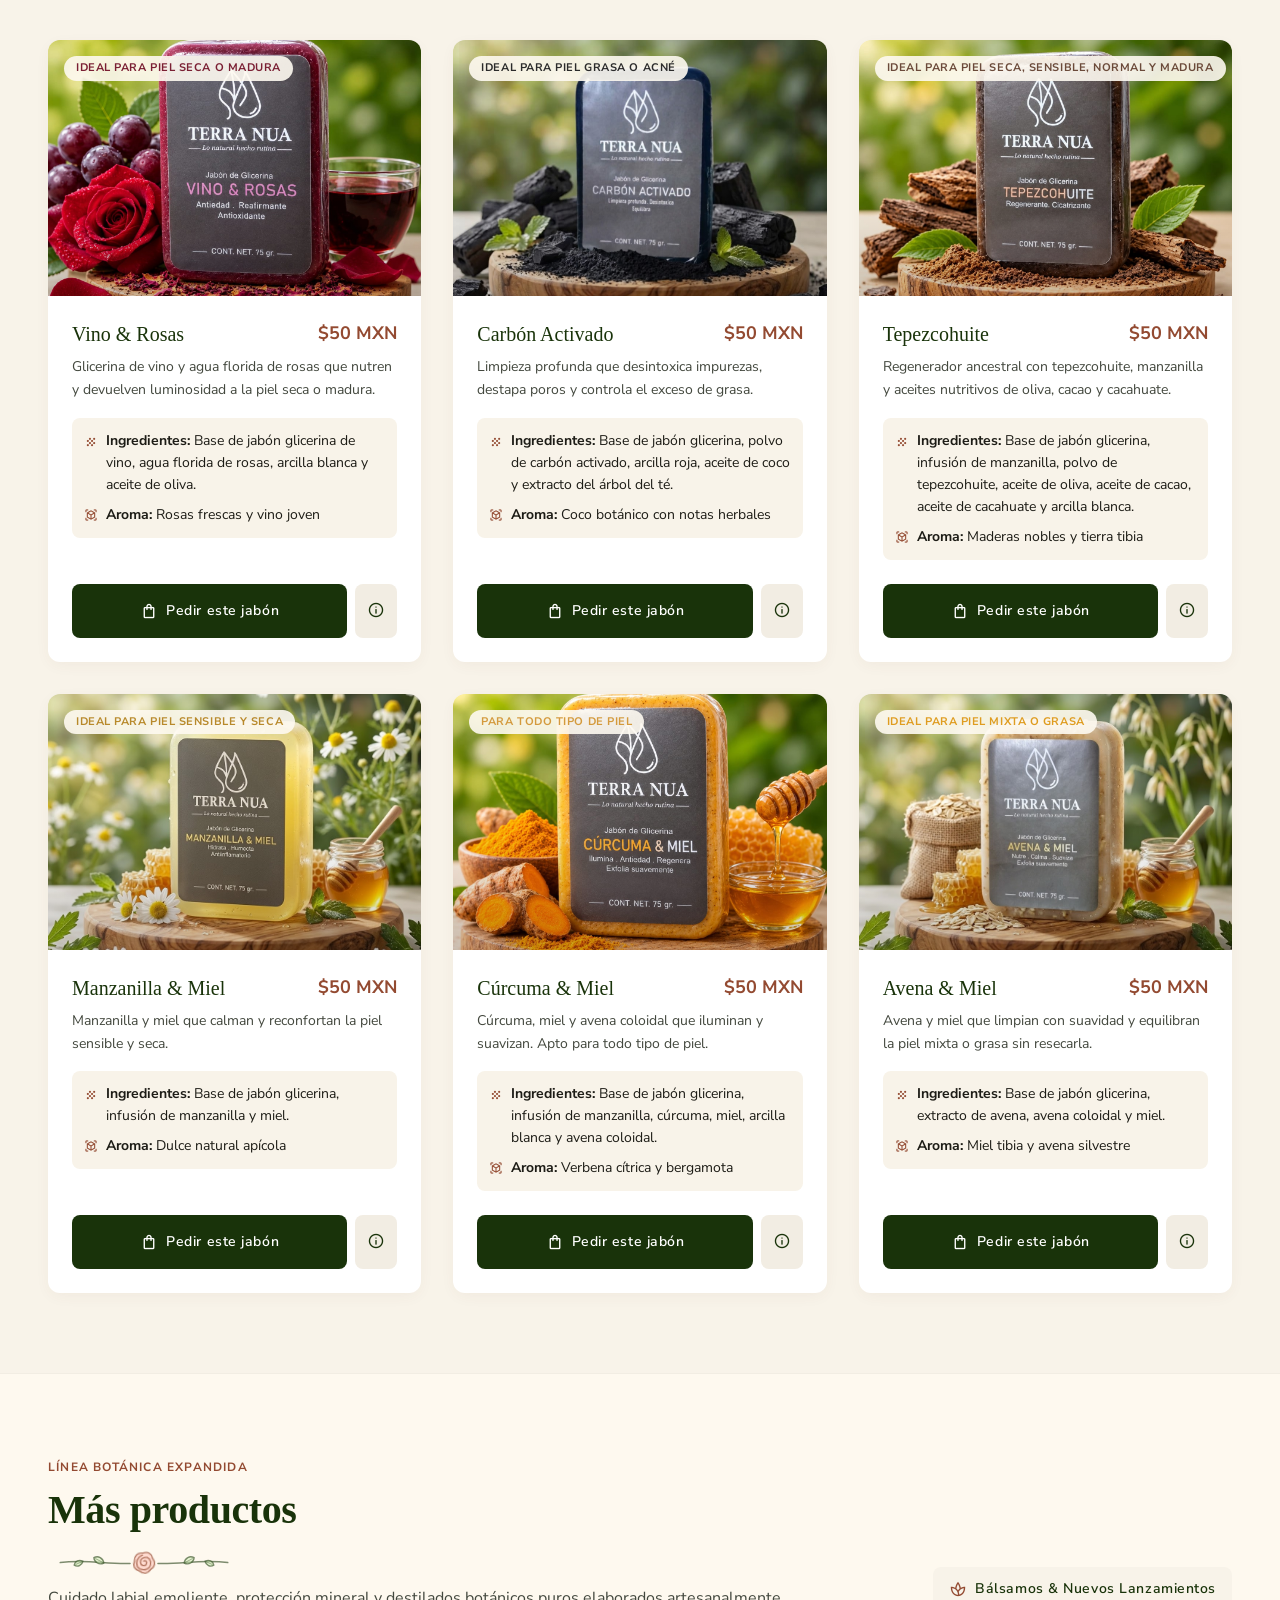
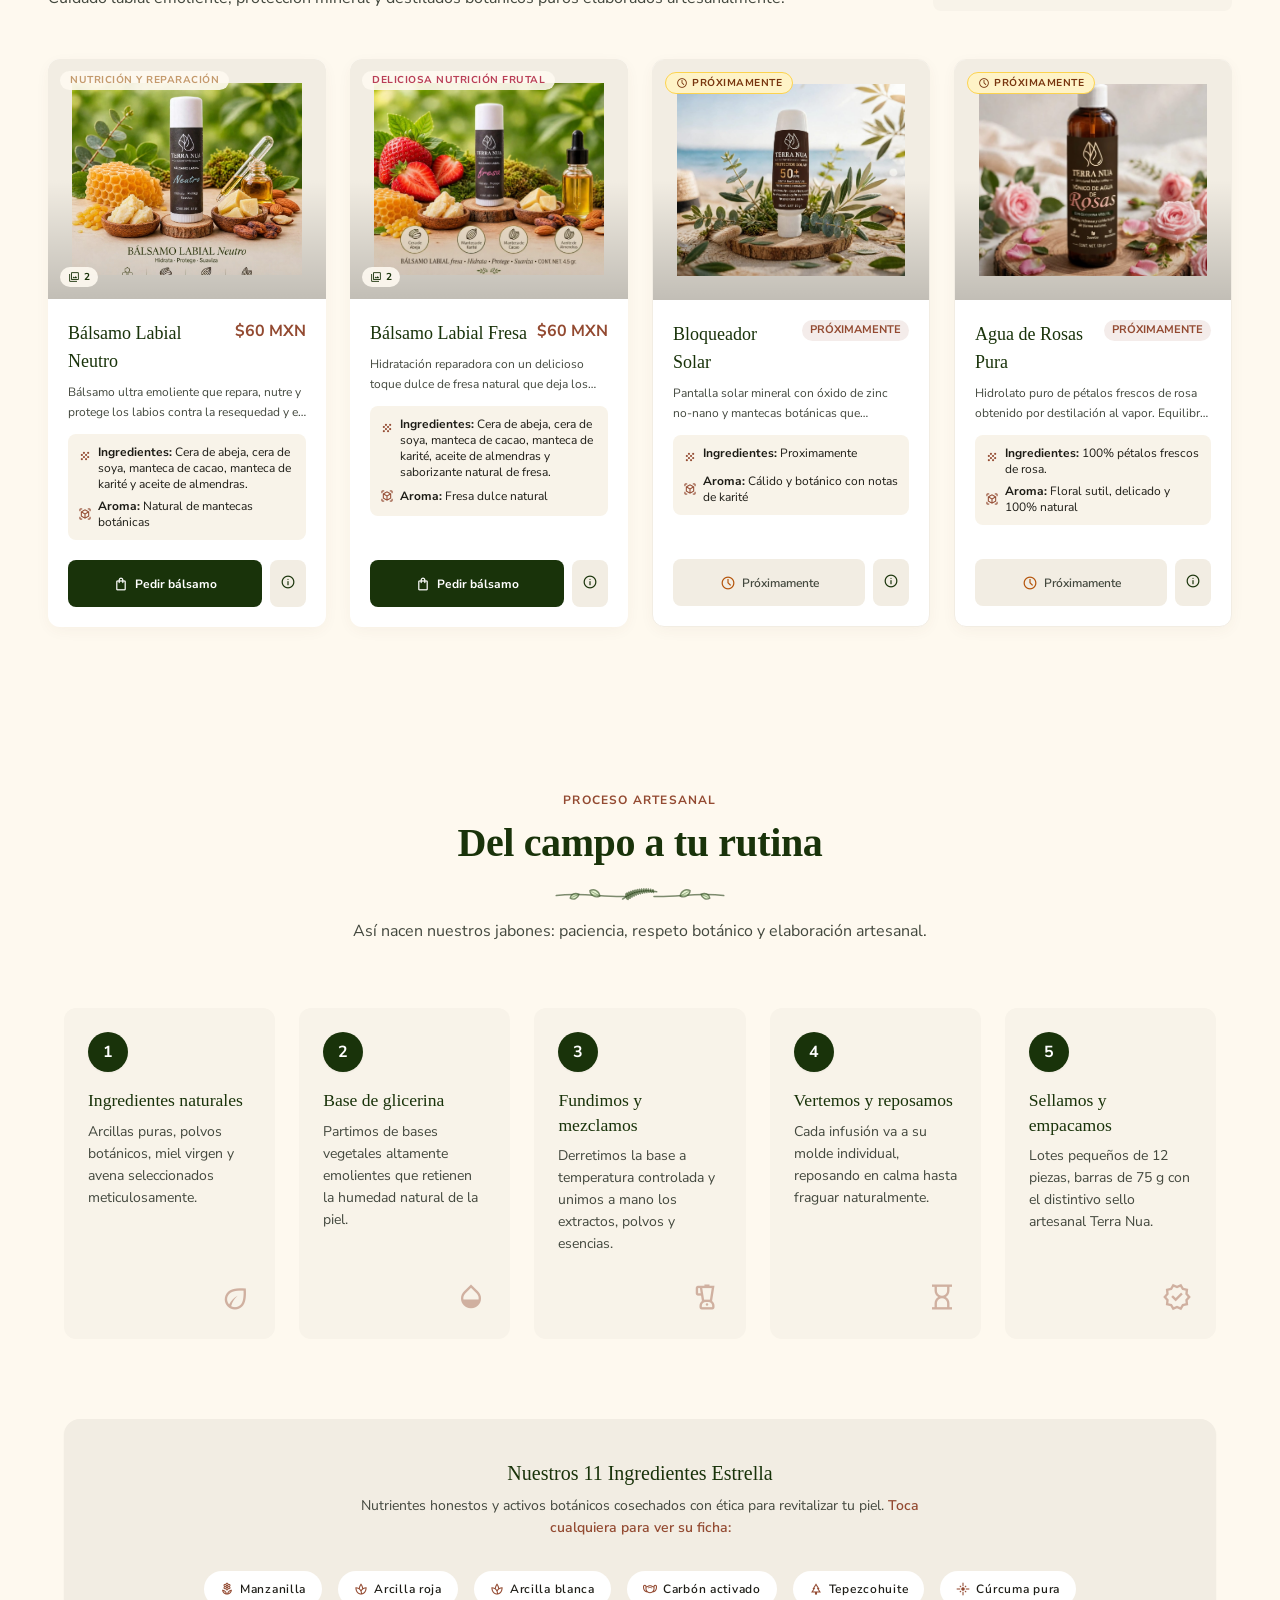
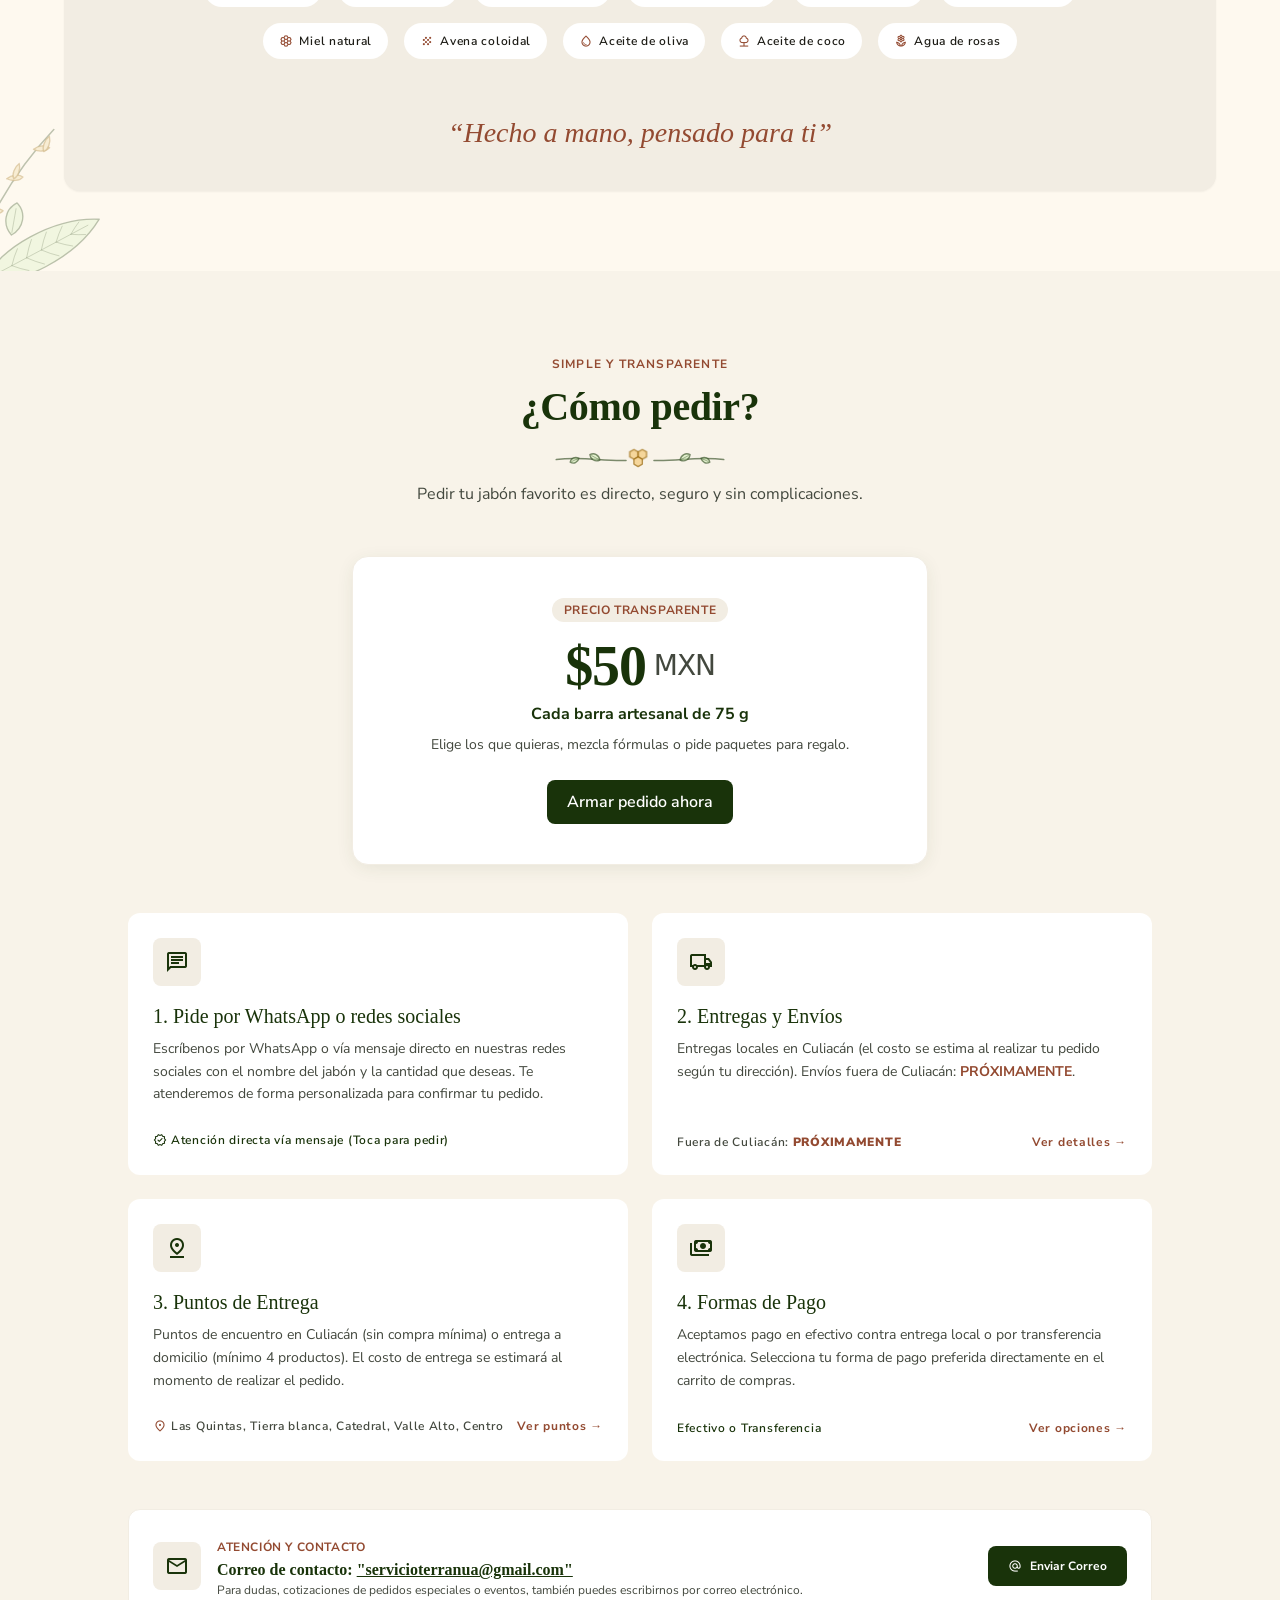
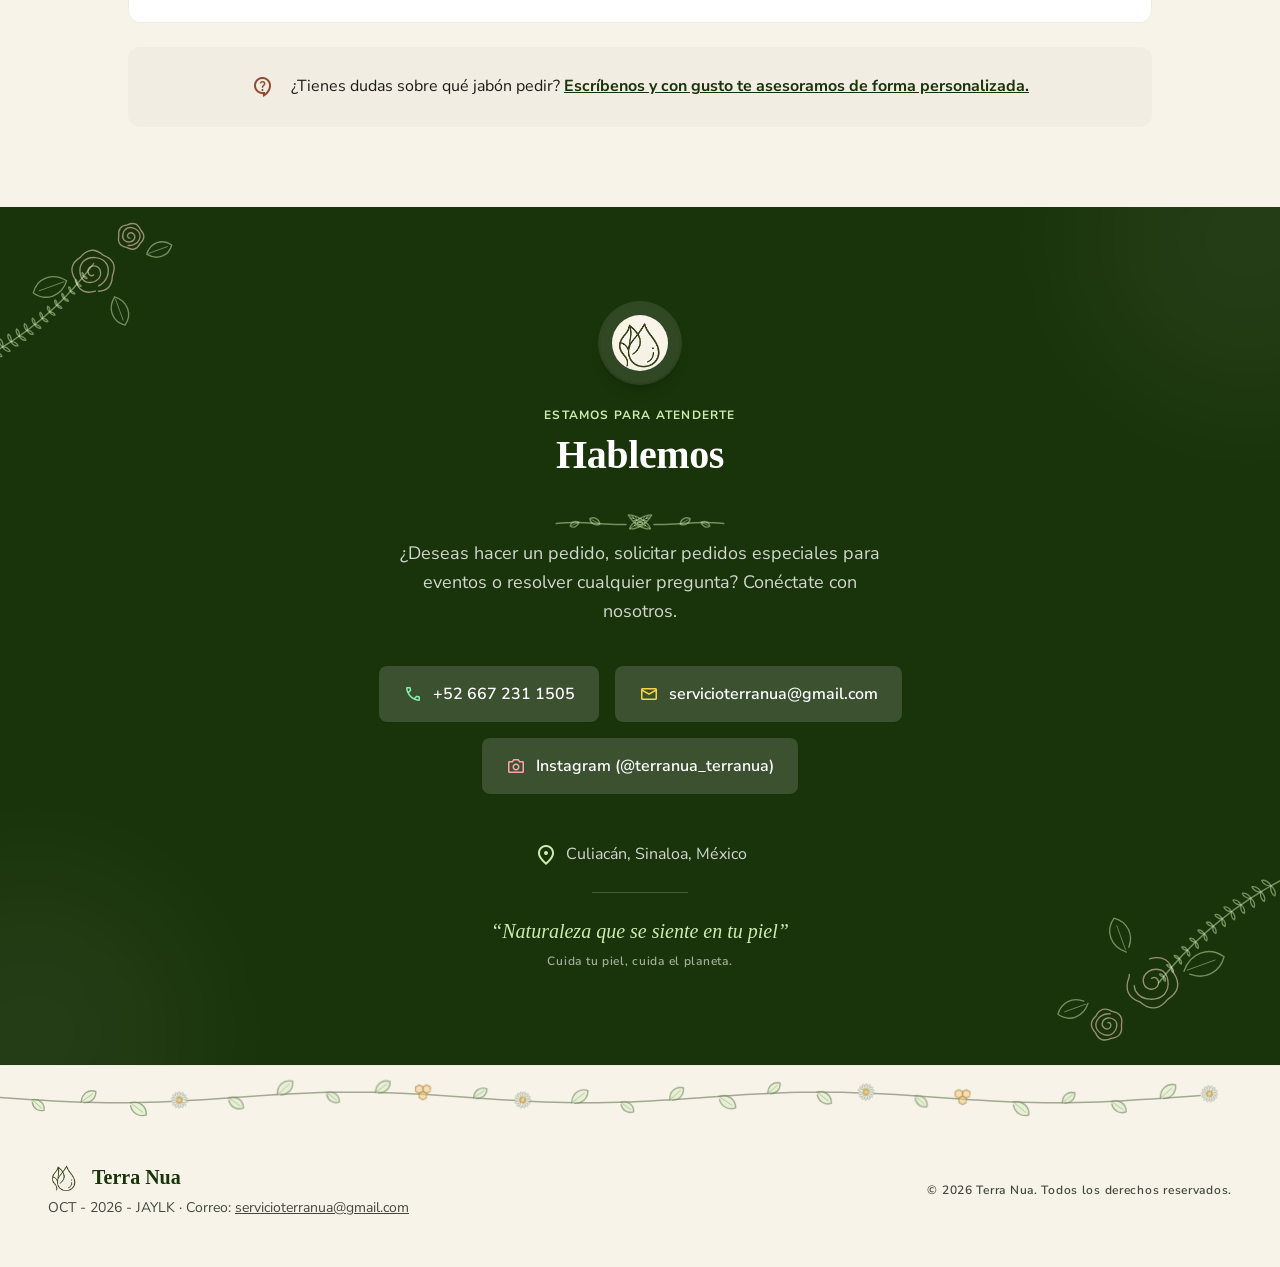
==== commit f77e4507: "Diseño botánico en toda la página, animaciones y mejoras del panel - "Quiénes somos" rediseñado: el " ====
--- a/index.html
+++ b/index.html
@@ -73,6 +73,73 @@
       background: rgba(29, 28, 22, 0.6);
       backdrop-filter: blur(6px);
     }
+
+    /* Ilustraciones botánicas de "Quiénes somos" (línea fina con los colores de la marca) */
+    .tn-botanica { display: block; width: 100%; height: auto; overflow: visible; }
+    .tn-botanica .tn-line { fill: none; stroke: #2f4a1f; stroke-width: 1.35; stroke-linecap: round; stroke-linejoin: round; stroke-opacity: .62; vector-effect: non-scaling-stroke; }
+    .tn-botanica .tn-leaf { fill: #cbedb2; fill-opacity: .5; }
+    .tn-botanica .tn-vein { stroke-width: .9; stroke-opacity: .45; }
+    .tn-botanica .tn-stem { stroke-width: 1.5; }
+    .tn-botanica .tn-roseline { stroke: #934a31; stroke-opacity: .7; }
+    .tn-botanica .tn-rosefill { fill: #ffdbd0; }
+    .tn-botanica .tn-petal { fill: #fffdf7; stroke: #2f4a1f; stroke-width: .9; stroke-opacity: .5; }
+    .tn-botanica .tn-gold { fill: #f3be5b; }
+    .tn-botanica .tn-goldline { stroke: #9a6b12; stroke-opacity: .7; }
+    .tn-botanica .tn-grain { fill: #f3e2b8; }
+    .tn-botanica .tn-grainline { stroke: #9a6b12; stroke-opacity: .55; }
+    .tn-botanica .tn-honey { fill: #f3be5b; fill-opacity: .55; }
+
+    /* Un solo momento de movimiento: las plantas se dibujan al abrir la página.
+       Quien pide "reducir movimiento" en su dispositivo las ve completas desde el inicio. */
+    @media (prefers-reduced-motion: no-preference) {
+      .tn-botanica .tn-line {
+        stroke-dasharray: 1;
+        stroke-dashoffset: 1;
+        animation: tn-dibujar 2.4s cubic-bezier(.16, 1, .3, 1) .15s forwards;
+      }
+      .tn-rama .tn-botanica .tn-line { animation-delay: .5s; }
+      .tn-botanica .tn-leaf { animation-name: tn-dibujar, tn-hoja; animation-duration: 2.4s, 1.2s; animation-delay: .15s, 1.1s; animation-fill-mode: forwards, both; }
+      .tn-botanica .tn-fill { animation: tn-aparecer 1.2s cubic-bezier(.16, 1, .3, 1) 1.1s both; }
+    }
+    /* El logo es una imagen cuadrada: sus bordes se funden con el círculo para que no se note el cuadro */
+    .tn-logo {
+      -webkit-mask-image: radial-gradient(circle at center, #000 65%, transparent 71%);
+      mask-image: radial-gradient(circle at center, #000 65%, transparent 71%);
+    }
+    /* Variante clara: sobre el verde de "Contacto" (solo línea, sin rellenos) */
+    .tn-claro .tn-botanica .tn-line { stroke: #cbedb2; stroke-opacity: .5; }
+    .tn-claro .tn-botanica .tn-leaf, .tn-claro .tn-botanica .tn-fill { fill: none; }
+    .tn-claro .tn-botanica .tn-roseline { stroke: #ffdbd0; stroke-opacity: .55; }
+    .tn-claro .tn-botanica .tn-petal { fill: none; stroke: #cbedb2; }
+    .tn-claro .tn-botanica .tn-goldline, .tn-claro .tn-botanica .tn-grainline { stroke: #f3be5b; stroke-opacity: .55; }
+
+    /* Detalles de marca en las partes del navegador */
+    ::selection { background: #cbedb2; color: #19330a; }
+    :focus-visible { outline: 2px solid #934a31; outline-offset: 3px; }
+
+    /* Animaciones sencillas (solo si la persona no pidió reducir movimiento).
+       "tn-anim" lo agrega el JavaScript: sin JS, todo se ve completo desde el inicio. */
+    @media (prefers-reduced-motion: no-preference) {
+      /* Los adornos de las demás secciones se dibujan al entrar en pantalla */
+      html.tn-anim .tn-al-ver:not(.tn-visible) .tn-line,
+      html.tn-anim .tn-al-ver:not(.tn-visible) .tn-fill { animation-play-state: paused; }
+
+      /* Títulos y contenidos aparecen suavemente al desplazarse */
+      html.tn-anim [data-revelar] {
+        opacity: 0;
+        transform: translateY(16px);
+        transition: opacity .9s cubic-bezier(.16, 1, .3, 1), transform .9s cubic-bezier(.16, 1, .3, 1);
+        transition-delay: var(--tn-retraso, 0s);
+      }
+      html.tn-anim [data-revelar].tn-visible { opacity: 1; transform: none; }
+
+      /* Al pasar el cursor: las tarjetas se elevan apenas */
+      .soap-card { transition: transform .5s cubic-bezier(.16, 1, .3, 1), box-shadow .5s cubic-bezier(.16, 1, .3, 1); }
+      @media (hover: hover) { .soap-card:hover { transform: translateY(-4px); } }
+    }
+    @keyframes tn-dibujar { to { stroke-dashoffset: 0; } }
+    @keyframes tn-hoja { from { fill-opacity: 0; } to { fill-opacity: .5; } }
+    @keyframes tn-aparecer { from { opacity: 0; } to { opacity: 1; } }
   </style>
 
   <!-- Estilos de Tailwind compilados (ver tailwind.config.js y src/input.css) -->
@@ -147,58 +214,63 @@
     <div class="flex flex-col w-full text-on-surface">
 
       <!-- ==================== 1. HERO / ¿QUIÉNES SOMOS? ==================== -->
-      <section class="relative w-full overflow-hidden bg-surface py-20 lg:py-28 flex flex-col items-center justify-center text-center px-6 lg:px-12" id="quienes-somos">
-        <!-- Ambient subtle background decorative botanical blobs -->
-        <div class="absolute -top-24 -left-24 w-96 h-96 rounded-full bg-primary/5 blur-3xl pointer-events-none"></div>
-        <div class="absolute -bottom-24 -right-24 w-96 h-96 rounded-full bg-secondary-container/20 blur-3xl pointer-events-none"></div>
-
-        <div class="relative max-w-4xl mx-auto flex flex-col items-center">
-          
-          <!-- Badge de Origen -->
-          <div class="inline-flex items-center gap-2 px-4 py-1.5 rounded-full bg-surface-container text-on-surface-variant font-label-sm text-label-sm uppercase tracking-wider mb-8 shadow-sm">
-            <span class="material-symbols-outlined text-sm text-secondary">location_on</span>
-            <span>Culiacán, Sinaloa, méxico</span>
-          </div>
-
-          <!-- Logotipo Emblemático -->
-          <div class="mb-8 w-32 h-32 md:w-40 md:h-40 rounded-full bg-surface-container-lowest p-4 shadow-[0_8px_30px_rgba(47,74,31,0.08)] flex items-center justify-center transform hover:scale-105 transition-transform duration-500 cursor-pointer" onclick="window.scrollTo({top: 0, behavior: 'smooth'})" title="Terra Nua">
-            <img alt="Terra Nua" class="w-full h-full object-contain rounded-full" src="img/logo.png">
-          </div>
-
-          <!-- Título Grande Serif -->
-          <h1 class="font-headline-lg text-headline-lg text-primary tracking-tight mb-4 max-w-2xl">
-            ¿Quiénes somos?
-          </h1>
-
-          <!-- Reseña -->
-          <p class="font-body-lg text-body-lg text-on-surface-variant max-w-2xl leading-relaxed mb-6">
-            Somos un emprendimiento 100% mexicano originario de la ciudad de <strong class="text-primary font-semibold">Culiacán, Sinaloa</strong>, que busca ofrecer un cuidado auténtico, puro y consciente para la piel, honrando la sabiduría botánica de nuestra tierra.
-          </p>
-
-          <!-- Eslogan en Cursiva -->
-          <div class="font-headline-md text-headline-md text-secondary italic mb-10 tracking-normal">
-            “Lo natural hecho rutina”
-          </div>
-
-          <!-- Botón de Acción Principal -->
-          <div class="flex flex-col sm:flex-row items-center gap-4">
-            <a class="inline-flex items-center justify-center gap-3 px-8 py-4 rounded-lg bg-primary text-on-primary font-title-md text-title-md hover:bg-secondary transition-all shadow-[0_8px_20px_-4px_rgba(47,74,31,0.25)] hover:shadow-lg transform hover:-translate-y-0.5 active:translate-y-0" href="#nuestros-jabones">
-              <span>Conoce nuestros jabones</span>
-              <span class="material-symbols-outlined text-[20px]">spa</span>
-            </a>
-            <button onclick="openSkinQuizModal()" class="inline-flex items-center justify-center gap-2 px-6 py-4 rounded-lg bg-surface-container text-primary font-title-md text-title-md hover:bg-surface-container-high transition-colors shadow-xs transform hover:-translate-y-0.5">
-              <span>Hacer test de piel</span>
-              <span class="material-symbols-outlined text-[20px]">psychology_alt</span>
-            </button>
-          </div>
-
-          <!-- Indicador animado de scroll -->
-          <a class="mt-16 flex flex-col items-center text-on-surface-variant hover:text-primary transition-colors group cursor-pointer" href="#mision-vision" aria-label="Bajar a la siguiente sección">
-            <span class="font-label-sm text-label-sm uppercase tracking-widest mb-2 opacity-75">Descubrir</span>
-            <span class="material-symbols-outlined text-2xl animate-bounce">expand_more</span>
-          </a>
-
+      <!-- Ilustraciones botánicas con los ingredientes reales de Terra Nua: manzanilla, rosa, avena,
+           cúrcuma, tepezcohuite (mimosa) y miel. Se dibujan solas al cargar (ver .tn-botanica en <style>). -->
+      <section class="relative w-full overflow-hidden bg-surface px-6 lg:px-12 pt-12 pb-14 lg:pt-20 lg:pb-16" id="quienes-somos">
+        <!-- Ramas de fondo -->
+        <div class="tn-rama pointer-events-none absolute -left-12 -bottom-6 w-52 sm:w-64 lg:w-80 opacity-35 lg:opacity-60" aria-hidden="true">
+          <svg class="tn-botanica tn-esquina" viewBox="0 0 320 340" fill="none" aria-hidden="true" focusable="false"><g transform="translate(10 300) rotate(-62)"><path class="tn-line tn-stem" pathLength="1" d="M0 0 Q115 23 230 0"></path><g transform="translate(27.6 4.9) rotate(-70)"><path class="tn-line tn-leaf" pathLength="1" d="M0 0 C3 -2.2 8 -2.2 10 0 C8 2.2 3 2.2 0 0Z"></path></g><g transform="translate(27.6 4.9) rotate(70)"><path class="tn-line tn-leaf" pathLength="1" d="M0 0 C3 -2.2 8 -2.2 10 0 C8 2.2 3 2.2 0 0Z"></path></g><g transform="translate(42.5 6.9) rotate(-70)"><path class="tn-line tn-leaf" pathLength="1" d="M0 0 C2.9 -2.1 7.6 -2.1 9.6 0 C7.6 2.1 2.9 2.1 0 0Z"></path></g><g transform="translate(42.5 6.9) rotate(70)"><path class="tn-line tn-leaf" pathLength="1" d="M0 0 C2.9 -2.1 7.6 -2.1 9.6 0 C7.6 2.1 2.9 2.1 0 0Z"></path></g><g transform="translate(57.3 8.6) rotate(-70)"><path class="tn-line tn-leaf" pathLength="1" d="M0 0 C2.7 -2 7.3 -2 9.1 0 C7.3 2 2.7 2 0 0Z"></path></g><g transform="translate(57.3 8.6) rotate(70)"><path class="tn-line tn-leaf" pathLength="1" d="M0 0 C2.7 -2 7.3 -2 9.1 0 C7.3 2 2.7 2 0 0Z"></path></g><g transform="translate(72.2 9.9) rotate(-70)"><path class="tn-line tn-leaf" pathLength="1" d="M0 0 C2.6 -1.9 6.9 -1.9 8.7 0 C6.9 1.9 2.6 1.9 0 0Z"></path></g><g transform="translate(72.2 9.9) rotate(70)"><path class="tn-line tn-leaf" pathLength="1" d="M0 0 C2.6 -1.9 6.9 -1.9 8.7 0 C6.9 1.9 2.6 1.9 0 0Z"></path></g><g transform="translate(87 10.8) rotate(-70)"><path class="tn-line tn-leaf" pathLength="1" d="M0 0 C2.5 -1.8 6.6 -1.8 8.2 0 C6.6 1.8 2.5 1.8 0 0Z"></path></g><g transform="translate(87 10.8) rotate(70)"><path class="tn-line tn-leaf" pathLength="1" d="M0 0 C2.5 -1.8 6.6 -1.8 8.2 0 C6.6 1.8 2.5 1.8 0 0Z"></path></g><g transform="translate(101.9 11.4) rotate(-70)"><path class="tn-line tn-leaf" pathLength="1" d="M0 0 C2.3 -1.7 6.2 -1.7 7.8 0 C6.2 1.7 2.3 1.7 0 0Z"></path></g><g transform="translate(101.9 11.4) rotate(70)"><path class="tn-line tn-leaf" pathLength="1" d="M0 0 C2.3 -1.7 6.2 -1.7 7.8 0 C6.2 1.7 2.3 1.7 0 0Z"></path></g><g transform="translate(116.8 11.5) rotate(-70)"><path class="tn-line tn-leaf" pathLength="1" d="M0 0 C2.2 -1.6 5.8 -1.6 7.3 0 C5.8 1.6 2.2 1.6 0 0Z"></path></g><g transform="translate(116.8 11.5) rotate(70)"><path class="tn-line tn-leaf" pathLength="1" d="M0 0 C2.2 -1.6 5.8 -1.6 7.3 0 C5.8 1.6 2.2 1.6 0 0Z"></path></g><g transform="translate(131.6 11.3) rotate(-70)"><path class="tn-line tn-leaf" pathLength="1" d="M0 0 C2.1 -1.5 5.5 -1.5 6.9 0 C5.5 1.5 2.1 1.5 0 0Z"></path></g><g transform="translate(131.6 11.3) rotate(70)"><path class="tn-line tn-leaf" pathLength="1" d="M0 0 C2.1 -1.5 5.5 -1.5 6.9 0 C5.5 1.5 2.1 1.5 0 0Z"></path></g><g transform="translate(146.5 10.6) rotate(-70)"><path class="tn-line tn-leaf" pathLength="1" d="M0 0 C1.9 -1.4 5.1 -1.4 6.4 0 C5.1 1.4 1.9 1.4 0 0Z"></path></g><g transform="translate(146.5 10.6) rotate(70)"><path class="tn-line tn-leaf" pathLength="1" d="M0 0 C1.9 -1.4 5.1 -1.4 6.4 0 C5.1 1.4 1.9 1.4 0 0Z"></path></g><g transform="translate(161.4 9.6) rotate(-70)"><path class="tn-line tn-leaf" pathLength="1" d="M0 0 C1.8 -1.3 4.8 -1.3 6 0 C4.8 1.3 1.8 1.3 0 0Z"></path></g><g transform="translate(161.4 9.6) rotate(70)"><path class="tn-line tn-leaf" pathLength="1" d="M0 0 C1.8 -1.3 4.8 -1.3 6 0 C4.8 1.3 1.8 1.3 0 0Z"></path></g><g transform="translate(176.2 8.2) rotate(-70)"><path class="tn-line tn-leaf" pathLength="1" d="M0 0 C1.7 -1.2 4.4 -1.2 5.5 0 C4.4 1.2 1.7 1.2 0 0Z"></path></g><g transform="translate(176.2 8.2) rotate(70)"><path class="tn-line tn-leaf" pathLength="1" d="M0 0 C1.7 -1.2 4.4 -1.2 5.5 0 C4.4 1.2 1.7 1.2 0 0Z"></path></g><g transform="translate(191.1 6.5) rotate(-70)"><path class="tn-line tn-leaf" pathLength="1" d="M0 0 C1.5 -1.1 4 -1.1 5.1 0 C4 1.1 1.5 1.1 0 0Z"></path></g><g transform="translate(191.1 6.5) rotate(70)"><path class="tn-line tn-leaf" pathLength="1" d="M0 0 C1.5 -1.1 4 -1.1 5.1 0 C4 1.1 1.5 1.1 0 0Z"></path></g><g transform="translate(205.9 4.3) rotate(-70)"><path class="tn-line tn-leaf" pathLength="1" d="M0 0 C1.4 -1 3.7 -1 4.6 0 C3.7 1 1.4 1 0 0Z"></path></g><g transform="translate(205.9 4.3) rotate(70)"><path class="tn-line tn-leaf" pathLength="1" d="M0 0 C1.4 -1 3.7 -1 4.6 0 C3.7 1 1.4 1 0 0Z"></path></g></g><g transform="translate(40 330) rotate(-40)"><path class="tn-line tn-stem" pathLength="1" d="M0 0 Q85 -20.4 170 -3.4"></path><g transform="translate(59.5 -16.7) rotate(-38)"><path class="tn-fill tn-grain" d="M0 0 C4 6 4 15 0 19 C-4 15 -4 6 0 0Z"></path><path class="tn-line tn-grainline" pathLength="1" d="M0 0 C4 6 4 15 0 19 C-4 15 -4 6 0 0Z"></path></g><g transform="translate(79.9 -18.3) rotate(78)"><path class="tn-fill tn-grain" d="M0 0 C4 6 4 15 0 19 C-4 15 -4 6 0 0Z"></path><path class="tn-line tn-grainline" pathLength="1" d="M0 0 C4 6 4 15 0 19 C-4 15 -4 6 0 0Z"></path></g><g transform="translate(100.3 -17.8) rotate(-38)"><path class="tn-fill tn-grain" d="M0 0 C4 6 4 15 0 19 C-4 15 -4 6 0 0Z"></path><path class="tn-line tn-grainline" pathLength="1" d="M0 0 C4 6 4 15 0 19 C-4 15 -4 6 0 0Z"></path></g><g transform="translate(120.7 -15.1) rotate(78)"><path class="tn-fill tn-grain" d="M0 0 C4 6 4 15 0 19 C-4 15 -4 6 0 0Z"></path><path class="tn-line tn-grainline" pathLength="1" d="M0 0 C4 6 4 15 0 19 C-4 15 -4 6 0 0Z"></path></g><g transform="translate(141.1 -10.4) rotate(-38)"><path class="tn-fill tn-grain" d="M0 0 C4 6 4 15 0 19 C-4 15 -4 6 0 0Z"></path><path class="tn-line tn-grainline" pathLength="1" d="M0 0 C4 6 4 15 0 19 C-4 15 -4 6 0 0Z"></path></g><g transform="translate(161.5 -3.5) rotate(78)"><path class="tn-fill tn-grain" d="M0 0 C4 6 4 15 0 19 C-4 15 -4 6 0 0Z"></path><path class="tn-line tn-grainline" pathLength="1" d="M0 0 C4 6 4 15 0 19 C-4 15 -4 6 0 0Z"></path></g></g><g transform="translate(70 280) rotate(-95)"><path class="tn-line tn-leaf" pathLength="1" d="M0 0 C12.9 -15.6 34.5 -15.6 46 0 C34.5 15.6 12.9 15.6 0 0Z"></path><path class="tn-line tn-vein" pathLength="1" d="M3.7 0 L37.7 0"></path></g><g transform="translate(95 250) rotate(-70)"><path class="tn-line tn-leaf" pathLength="1" d="M0 0 C11.2 -13.6 30 -13.6 40 0 C30 13.6 11.2 13.6 0 0Z"></path><path class="tn-line tn-vein" pathLength="1" d="M3.2 0 L32.8 0"></path></g><g transform="translate(150 160) rotate(0)"><ellipse class="tn-fill tn-petal" cx="8.7" cy="0" rx="7" ry="2.4" transform="rotate(0)"></ellipse><ellipse class="tn-fill tn-petal" cx="8.7" cy="0" rx="7" ry="2.4" transform="rotate(25.7)"></ellipse><ellipse class="tn-fill tn-petal" cx="8.7" cy="0" rx="7" ry="2.4" transform="rotate(51.4)"></ellipse><ellipse class="tn-fill tn-petal" cx="8.7" cy="0" rx="7" ry="2.4" transform="rotate(77.1)"></ellipse><ellipse class="tn-fill tn-petal" cx="8.7" cy="0" rx="7" ry="2.4" transform="rotate(102.9)"></ellipse><ellipse class="tn-fill tn-petal" cx="8.7" cy="0" rx="7" ry="2.4" transform="rotate(128.6)"></ellipse><ellipse class="tn-fill tn-petal" cx="8.7" cy="0" rx="7" ry="2.4" transform="rotate(154.3)"></ellipse><ellipse class="tn-fill tn-petal" cx="8.7" cy="0" rx="7" ry="2.4" transform="rotate(180)"></ellipse><ellipse class="tn-fill tn-petal" cx="8.7" cy="0" rx="7" ry="2.4" transform="rotate(205.7)"></ellipse><ellipse class="tn-fill tn-petal" cx="8.7" cy="0" rx="7" ry="2.4" transform="rotate(231.4)"></ellipse><ellipse class="tn-fill tn-petal" cx="8.7" cy="0" rx="7" ry="2.4" transform="rotate(257.1)"></ellipse><ellipse class="tn-fill tn-petal" cx="8.7" cy="0" rx="7" ry="2.4" transform="rotate(282.9)"></ellipse><ellipse class="tn-fill tn-petal" cx="8.7" cy="0" rx="7" ry="2.4" transform="rotate(308.6)"></ellipse><ellipse class="tn-fill tn-petal" cx="8.7" cy="0" rx="7" ry="2.4" transform="rotate(334.3)"></ellipse><circle class="tn-fill tn-gold" r="4.8"></circle><path class="tn-line tn-goldline" pathLength="1" d="M-4.8 0 A4.8 4.8 0 1 1 4.8 0 A4.8 4.8 0 1 1 -4.8 0"></path></g><g transform="translate(185 210) rotate(20)"><ellipse class="tn-fill tn-petal" cx="6.2" cy="0" rx="5" ry="1.7" transform="rotate(0)"></ellipse><ellipse class="tn-fill tn-petal" cx="6.2" cy="0" rx="5" ry="1.7" transform="rotate(25.7)"></ellipse><ellipse class="tn-fill tn-petal" cx="6.2" cy="0" rx="5" ry="1.7" transform="rotate(51.4)"></ellipse><ellipse class="tn-fill tn-petal" cx="6.2" cy="0" rx="5" ry="1.7" transform="rotate(77.1)"></ellipse><ellipse class="tn-fill tn-petal" cx="6.2" cy="0" rx="5" ry="1.7" transform="rotate(102.9)"></ellipse><ellipse class="tn-fill tn-petal" cx="6.2" cy="0" rx="5" ry="1.7" transform="rotate(128.6)"></ellipse><ellipse class="tn-fill tn-petal" cx="6.2" cy="0" rx="5" ry="1.7" transform="rotate(154.3)"></ellipse><ellipse class="tn-fill tn-petal" cx="6.2" cy="0" rx="5" ry="1.7" transform="rotate(180)"></ellipse><ellipse class="tn-fill tn-petal" cx="6.2" cy="0" rx="5" ry="1.7" transform="rotate(205.7)"></ellipse><ellipse class="tn-fill tn-petal" cx="6.2" cy="0" rx="5" ry="1.7" transform="rotate(231.4)"></ellipse><ellipse class="tn-fill tn-petal" cx="6.2" cy="0" rx="5" ry="1.7" transform="rotate(257.1)"></ellipse><ellipse class="tn-fill tn-petal" cx="6.2" cy="0" rx="5" ry="1.7" transform="rotate(282.9)"></ellipse><ellipse class="tn-fill tn-petal" cx="6.2" cy="0" rx="5" ry="1.7" transform="rotate(308.6)"></ellipse><ellipse class="tn-fill tn-petal" cx="6.2" cy="0" rx="5" ry="1.7" transform="rotate(334.3)"></ellipse><circle class="tn-fill tn-gold" r="3.4"></circle><path class="tn-line tn-goldline" pathLength="1" d="M-3.4 0 A3.4 3.4 0 1 1 3.4 0 A3.4 3.4 0 1 1 -3.4 0"></path></g></svg>
         </div>
+        <div class="tn-rama pointer-events-none absolute -right-10 -top-2 hidden sm:block sm:w-56 lg:w-72 opacity-40 lg:opacity-60" aria-hidden="true">
+          <svg class="tn-botanica tn-esquina" viewBox="0 0 320 240" fill="none" aria-hidden="true" focusable="false"><g transform="translate(318 24) rotate(152)"><path class="tn-line tn-leaf" pathLength="1" d="M0 0 C40 -34 140 -35.7 200 0 C140 35.7 40 34 0 0Z"></path><path class="tn-line tn-vein" pathLength="1" d="M8 0 L180 0"></path><path class="tn-line tn-vein" pathLength="1" d="M46 0 Q56 -11.3 66 -19.2"></path><path class="tn-line tn-vein" pathLength="1" d="M46 0 Q56 11.3 66 19.2"></path><path class="tn-line tn-vein" pathLength="1" d="M72 0 Q82 -12.7 92 -21.5"></path><path class="tn-line tn-vein" pathLength="1" d="M72 0 Q82 12.7 92 21.5"></path><path class="tn-line tn-vein" pathLength="1" d="M98 0 Q108 -12.3 118 -21"></path><path class="tn-line tn-vein" pathLength="1" d="M98 0 Q108 12.3 118 21"></path><path class="tn-line tn-vein" pathLength="1" d="M124 0 Q134 -10.3 144 -17.5"></path><path class="tn-line tn-vein" pathLength="1" d="M124 0 Q134 10.3 144 17.5"></path><path class="tn-line tn-vein" pathLength="1" d="M150 0 Q160 -6.5 170 -11.1"></path><path class="tn-line tn-vein" pathLength="1" d="M150 0 Q160 6.5 170 11.1"></path></g><g transform="translate(142 128) rotate(10) scale(1.05)"><path class="tn-fill tn-rosefill" d="M0 -19 Q15.9 -21.8 18.1 -5.9 Q25.7 8.3 11.2 15.4 Q0 27 -11.2 15.4 Q-25.7 8.3 -18.1 -5.9 Q-15.9 -21.8 0 -19Z"></path><path class="tn-line tn-roseline" pathLength="1" d="M0 -19 Q15.9 -21.8 18.1 -5.9 Q25.7 8.3 11.2 15.4 Q0 27 -11.2 15.4 Q-25.7 8.3 -18.1 -5.9 Q-15.9 -21.8 0 -19Z"></path><path class="tn-line tn-roseline" pathLength="1" d="M0 -3 C4 -5 7 0 4 4 C0 8 -7 5 -7 -1 C-7 -8 1 -12 8 -9 C14 -6 15 5 9 11 C3 16 -10 15 -14 6 C-17 -3 -11 -13 -1 -15"></path></g><g transform="translate(176 118) rotate(205)"><path class="tn-line tn-leaf" pathLength="1" d="M0 0 C11.2 -14.4 30 -14.4 40 0 C30 14.4 11.2 14.4 0 0Z"></path><path class="tn-line tn-vein" pathLength="1" d="M3.2 0 L32.8 0"></path></g><g transform="translate(122 152) rotate(125)"><path class="tn-line tn-leaf" pathLength="1" d="M0 0 C9.5 -12.2 25.5 -12.2 34 0 C25.5 12.2 9.5 12.2 0 0Z"></path><path class="tn-line tn-vein" pathLength="1" d="M2.7 0 L27.9 0"></path></g><g transform="translate(232 150) rotate(15)"><ellipse class="tn-fill tn-petal" cx="6.8" cy="0" rx="5.5" ry="1.9" transform="rotate(0)"></ellipse><ellipse class="tn-fill tn-petal" cx="6.8" cy="0" rx="5.5" ry="1.9" transform="rotate(25.7)"></ellipse><ellipse class="tn-fill tn-petal" cx="6.8" cy="0" rx="5.5" ry="1.9" transform="rotate(51.4)"></ellipse><ellipse class="tn-fill tn-petal" cx="6.8" cy="0" rx="5.5" ry="1.9" transform="rotate(77.1)"></ellipse><ellipse class="tn-fill tn-petal" cx="6.8" cy="0" rx="5.5" ry="1.9" transform="rotate(102.9)"></ellipse><ellipse class="tn-fill tn-petal" cx="6.8" cy="0" rx="5.5" ry="1.9" transform="rotate(128.6)"></ellipse><ellipse class="tn-fill tn-petal" cx="6.8" cy="0" rx="5.5" ry="1.9" transform="rotate(154.3)"></ellipse><ellipse class="tn-fill tn-petal" cx="6.8" cy="0" rx="5.5" ry="1.9" transform="rotate(180)"></ellipse><ellipse class="tn-fill tn-petal" cx="6.8" cy="0" rx="5.5" ry="1.9" transform="rotate(205.7)"></ellipse><ellipse class="tn-fill tn-petal" cx="6.8" cy="0" rx="5.5" ry="1.9" transform="rotate(231.4)"></ellipse><ellipse class="tn-fill tn-petal" cx="6.8" cy="0" rx="5.5" ry="1.9" transform="rotate(257.1)"></ellipse><ellipse class="tn-fill tn-petal" cx="6.8" cy="0" rx="5.5" ry="1.9" transform="rotate(282.9)"></ellipse><ellipse class="tn-fill tn-petal" cx="6.8" cy="0" rx="5.5" ry="1.9" transform="rotate(308.6)"></ellipse><ellipse class="tn-fill tn-petal" cx="6.8" cy="0" rx="5.5" ry="1.9" transform="rotate(334.3)"></ellipse><circle class="tn-fill tn-gold" r="3.7"></circle><path class="tn-line tn-goldline" pathLength="1" d="M-3.7 0 A3.7 3.7 0 1 1 3.7 0 A3.7 3.7 0 1 1 -3.7 0"></path></g></svg>
+        </div>
+
+        <div class="relative max-w-6xl mx-auto grid items-center gap-8 lg:gap-14 lg:grid-cols-[minmax(0,1.05fr)_minmax(0,0.95fr)]">
+
+          <!-- Texto -->
+          <div class="order-2 lg:order-1 flex flex-col items-center lg:items-start text-center lg:text-left">
+            <h1 class="font-display text-display-mobile lg:text-display text-primary mb-5 [text-wrap:balance]">
+              ¿Quiénes somos?
+            </h1>
+
+            <p class="font-body-lg text-body-lg text-on-surface-variant max-w-[36rem] leading-relaxed mb-7">
+              Somos un emprendimiento 100% mexicano originario de la ciudad de <strong class="text-primary font-semibold">Culiacán, Sinaloa</strong>, que busca ofrecer un cuidado auténtico, puro y consciente para la piel, honrando la sabiduría botánica de nuestra tierra.
+            </p>
+
+            <p class="font-headline-md text-headline-md text-secondary italic mb-2">
+              “Lo natural hecho rutina”
+            </p>
+            <p class="inline-flex items-center gap-1.5 font-label-sm text-label-sm uppercase tracking-wider text-on-surface-variant mb-9">
+              <span class="material-symbols-outlined text-base text-secondary" aria-hidden="true">location_on</span>
+              Culiacán, Sinaloa, México
+            </p>
+
+            <div class="flex flex-col sm:flex-row items-center gap-4">
+              <a class="inline-flex items-center justify-center gap-3 px-8 py-4 rounded-lg bg-primary text-on-primary font-title-md text-title-md hover:bg-secondary transition-all shadow-[0_8px_20px_-4px_rgba(47,74,31,0.25)] hover:shadow-lg transform hover:-translate-y-0.5 active:translate-y-0" href="#nuestros-jabones">
+                <span>Conoce nuestros jabones</span>
+                <span class="material-symbols-outlined text-[20px]" aria-hidden="true">spa</span>
+              </a>
+              <button onclick="openSkinQuizModal()" class="inline-flex items-center justify-center gap-2 px-6 py-4 rounded-lg bg-surface-container text-primary font-title-md text-title-md hover:bg-surface-container-high transition-colors shadow-xs transform hover:-translate-y-0.5">
+                <span>Hacer test de piel</span>
+                <span class="material-symbols-outlined text-[20px]" aria-hidden="true">psychology_alt</span>
+              </button>
+            </div>
+          </div>
+
+          <!-- Logo dentro de una corona botánica -->
+          <div class="order-1 lg:order-2 relative mx-auto w-[min(82vw,330px)] sm:w-[400px] lg:w-[470px] aspect-square">
+            <svg class="tn-botanica tn-corona absolute inset-0 w-full h-full" viewBox="0 0 500 500" fill="none" aria-hidden="true" focusable="false"><path class="tn-line tn-stem" pathLength="1" d="M206.5 412.3 A168 168 0 0 1 226.6 83.6"></path><g transform="translate(184.4 404.6) rotate(161)"><path class="tn-line tn-leaf" pathLength="1" d="M0 0 C6.2 -7.5 16.5 -7.5 22 0 C16.5 7.5 6.2 7.5 0 0Z"></path><path class="tn-line tn-vein" pathLength="1" d="M1.8 0 L18 0"></path></g><g transform="translate(148.9 384.2) rotate(259)"><path class="tn-line tn-leaf" pathLength="1" d="M0 0 C7.3 -8.8 19.5 -8.8 26 0 C19.5 8.8 7.3 8.8 0 0Z"></path><path class="tn-line tn-vein" pathLength="1" d="M2.1 0 L21.3 0"></path></g><g transform="translate(119.4 355.7) rotate(189)"><path class="tn-line tn-leaf" pathLength="1" d="M0 0 C8.4 -10.2 22.5 -10.2 30 0 C22.5 10.2 8.4 10.2 0 0Z"></path><path class="tn-line tn-vein" pathLength="1" d="M2.4 0 L24.6 0"></path></g><g transform="translate(97.7 321) rotate(287)"><path class="tn-line tn-leaf" pathLength="1" d="M0 0 C6.2 -7.5 16.5 -7.5 22 0 C16.5 7.5 6.2 7.5 0 0Z"></path><path class="tn-line tn-vein" pathLength="1" d="M1.8 0 L18 0"></path></g><g transform="translate(85.1 282.1) rotate(217)"><path class="tn-line tn-leaf" pathLength="1" d="M0 0 C7.3 -8.8 19.5 -8.8 26 0 C19.5 8.8 7.3 8.8 0 0Z"></path><path class="tn-line tn-vein" pathLength="1" d="M2.1 0 L21.3 0"></path></g><g transform="translate(82.2 241.2) rotate(315)"><path class="tn-line tn-leaf" pathLength="1" d="M0 0 C8.4 -10.2 22.5 -10.2 30 0 C22.5 10.2 8.4 10.2 0 0Z"></path><path class="tn-line tn-vein" pathLength="1" d="M2.4 0 L24.6 0"></path></g><g transform="translate(89.3 200.9) rotate(245)"><path class="tn-line tn-leaf" pathLength="1" d="M0 0 C6.2 -7.5 16.5 -7.5 22 0 C16.5 7.5 6.2 7.5 0 0Z"></path><path class="tn-line tn-vein" pathLength="1" d="M1.8 0 L18 0"></path></g><g transform="translate(106 163.5) rotate(343)"><path class="tn-line tn-leaf" pathLength="1" d="M0 0 C7.3 -8.8 19.5 -8.8 26 0 C19.5 8.8 7.3 8.8 0 0Z"></path><path class="tn-line tn-vein" pathLength="1" d="M2.1 0 L21.3 0"></path></g><g transform="translate(131.2 131.2) rotate(273)"><path class="tn-line tn-leaf" pathLength="1" d="M0 0 C8.4 -10.2 22.5 -10.2 30 0 C22.5 10.2 8.4 10.2 0 0Z"></path><path class="tn-line tn-vein" pathLength="1" d="M2.4 0 L24.6 0"></path></g><g transform="translate(163.5 106) rotate(371)"><path class="tn-line tn-leaf" pathLength="1" d="M0 0 C6.2 -7.5 16.5 -7.5 22 0 C16.5 7.5 6.2 7.5 0 0Z"></path><path class="tn-line tn-vein" pathLength="1" d="M1.8 0 L18 0"></path></g><g transform="translate(200.9 89.3) rotate(301)"><path class="tn-line tn-leaf" pathLength="1" d="M0 0 C7.3 -8.8 19.5 -8.8 26 0 C19.5 8.8 7.3 8.8 0 0Z"></path><path class="tn-line tn-vein" pathLength="1" d="M2.1 0 L21.3 0"></path></g><path class="tn-line tn-stem" pathLength="1" d="M293.5 412.3 A168 168 0 0 0 267.6 82.9"></path><g transform="translate(315.6 404.6) rotate(19)"><path class="tn-line tn-leaf" pathLength="1" d="M0 0 C6.2 -7.5 16.5 -7.5 22 0 C16.5 7.5 6.2 7.5 0 0Z"></path><path class="tn-line tn-vein" pathLength="1" d="M1.8 0 L18 0"></path></g><g transform="translate(351.1 384.2) rotate(-79)"><path class="tn-line tn-leaf" pathLength="1" d="M0 0 C7.3 -8.8 19.5 -8.8 26 0 C19.5 8.8 7.3 8.8 0 0Z"></path><path class="tn-line tn-vein" pathLength="1" d="M2.1 0 L21.3 0"></path></g><g transform="translate(380.6 355.7) rotate(-9)"><path class="tn-line tn-leaf" pathLength="1" d="M0 0 C8.4 -10.2 22.5 -10.2 30 0 C22.5 10.2 8.4 10.2 0 0Z"></path><path class="tn-line tn-vein" pathLength="1" d="M2.4 0 L24.6 0"></path></g><g transform="translate(402.3 321) rotate(-107)"><path class="tn-line tn-leaf" pathLength="1" d="M0 0 C6.2 -7.5 16.5 -7.5 22 0 C16.5 7.5 6.2 7.5 0 0Z"></path><path class="tn-line tn-vein" pathLength="1" d="M1.8 0 L18 0"></path></g><g transform="translate(414.9 282.1) rotate(-37)"><path class="tn-line tn-leaf" pathLength="1" d="M0 0 C7.3 -8.8 19.5 -8.8 26 0 C19.5 8.8 7.3 8.8 0 0Z"></path><path class="tn-line tn-vein" pathLength="1" d="M2.1 0 L21.3 0"></path></g><g transform="translate(417.8 241.2) rotate(-135)"><path class="tn-line tn-leaf" pathLength="1" d="M0 0 C8.4 -10.2 22.5 -10.2 30 0 C22.5 10.2 8.4 10.2 0 0Z"></path><path class="tn-line tn-vein" pathLength="1" d="M2.4 0 L24.6 0"></path></g><g transform="translate(410.7 200.9) rotate(-65)"><path class="tn-line tn-leaf" pathLength="1" d="M0 0 C6.2 -7.5 16.5 -7.5 22 0 C16.5 7.5 6.2 7.5 0 0Z"></path><path class="tn-line tn-vein" pathLength="1" d="M1.8 0 L18 0"></path></g><g transform="translate(394 163.5) rotate(-163)"><path class="tn-line tn-leaf" pathLength="1" d="M0 0 C7.3 -8.8 19.5 -8.8 26 0 C19.5 8.8 7.3 8.8 0 0Z"></path><path class="tn-line tn-vein" pathLength="1" d="M2.1 0 L21.3 0"></path></g><g transform="translate(368.8 131.2) rotate(-93)"><path class="tn-line tn-leaf" pathLength="1" d="M0 0 C8.4 -10.2 22.5 -10.2 30 0 C22.5 10.2 8.4 10.2 0 0Z"></path><path class="tn-line tn-vein" pathLength="1" d="M2.4 0 L24.6 0"></path></g><g transform="translate(336.5 106) rotate(-191)"><path class="tn-line tn-leaf" pathLength="1" d="M0 0 C6.2 -7.5 16.5 -7.5 22 0 C16.5 7.5 6.2 7.5 0 0Z"></path><path class="tn-line tn-vein" pathLength="1" d="M1.8 0 L18 0"></path></g><g transform="translate(299.1 89.3) rotate(-121)"><path class="tn-line tn-leaf" pathLength="1" d="M0 0 C7.3 -8.8 19.5 -8.8 26 0 C19.5 8.8 7.3 8.8 0 0Z"></path><path class="tn-line tn-vein" pathLength="1" d="M2.1 0 L21.3 0"></path></g><g transform="translate(184.1 86.8) rotate(-18)"><path class="tn-line tn-stem" pathLength="1" d="M0 0 Q56 -24.6 112 0"></path><g transform="translate(13.4 -5.2) rotate(-70)"><path class="tn-line tn-leaf" pathLength="1" d="M0 0 C3 -2.2 8 -2.2 10 0 C8 2.2 3 2.2 0 0Z"></path></g><g transform="translate(13.4 -5.2) rotate(70)"><path class="tn-line tn-leaf" pathLength="1" d="M0 0 C3 -2.2 8 -2.2 10 0 C8 2.2 3 2.2 0 0Z"></path></g><g transform="translate(20.7 -7.4) rotate(-70)"><path class="tn-line tn-leaf" pathLength="1" d="M0 0 C2.9 -2.1 7.6 -2.1 9.6 0 C7.6 2.1 2.9 2.1 0 0Z"></path></g><g transform="translate(20.7 -7.4) rotate(70)"><path class="tn-line tn-leaf" pathLength="1" d="M0 0 C2.9 -2.1 7.6 -2.1 9.6 0 C7.6 2.1 2.9 2.1 0 0Z"></path></g><g transform="translate(27.9 -9.2) rotate(-70)"><path class="tn-line tn-leaf" pathLength="1" d="M0 0 C2.7 -2 7.3 -2 9.1 0 C7.3 2 2.7 2 0 0Z"></path></g><g transform="translate(27.9 -9.2) rotate(70)"><path class="tn-line tn-leaf" pathLength="1" d="M0 0 C2.7 -2 7.3 -2 9.1 0 C7.3 2 2.7 2 0 0Z"></path></g><g transform="translate(35.2 -10.6) rotate(-70)"><path class="tn-line tn-leaf" pathLength="1" d="M0 0 C2.6 -1.9 6.9 -1.9 8.7 0 C6.9 1.9 2.6 1.9 0 0Z"></path></g><g transform="translate(35.2 -10.6) rotate(70)"><path class="tn-line tn-leaf" pathLength="1" d="M0 0 C2.6 -1.9 6.9 -1.9 8.7 0 C6.9 1.9 2.6 1.9 0 0Z"></path></g><g transform="translate(42.4 -11.6) rotate(-70)"><path class="tn-line tn-leaf" pathLength="1" d="M0 0 C2.5 -1.8 6.6 -1.8 8.2 0 C6.6 1.8 2.5 1.8 0 0Z"></path></g><g transform="translate(42.4 -11.6) rotate(70)"><path class="tn-line tn-leaf" pathLength="1" d="M0 0 C2.5 -1.8 6.6 -1.8 8.2 0 C6.6 1.8 2.5 1.8 0 0Z"></path></g><g transform="translate(49.6 -12.2) rotate(-70)"><path class="tn-line tn-leaf" pathLength="1" d="M0 0 C2.3 -1.7 6.2 -1.7 7.8 0 C6.2 1.7 2.3 1.7 0 0Z"></path></g><g transform="translate(49.6 -12.2) rotate(70)"><path class="tn-line tn-leaf" pathLength="1" d="M0 0 C2.3 -1.7 6.2 -1.7 7.8 0 C6.2 1.7 2.3 1.7 0 0Z"></path></g><g transform="translate(56.9 -12.3) rotate(-70)"><path class="tn-line tn-leaf" pathLength="1" d="M0 0 C2.2 -1.6 5.8 -1.6 7.3 0 C5.8 1.6 2.2 1.6 0 0Z"></path></g><g transform="translate(56.9 -12.3) rotate(70)"><path class="tn-line tn-leaf" pathLength="1" d="M0 0 C2.2 -1.6 5.8 -1.6 7.3 0 C5.8 1.6 2.2 1.6 0 0Z"></path></g><g transform="translate(64.1 -12.1) rotate(-70)"><path class="tn-line tn-leaf" pathLength="1" d="M0 0 C2.1 -1.5 5.5 -1.5 6.9 0 C5.5 1.5 2.1 1.5 0 0Z"></path></g><g transform="translate(64.1 -12.1) rotate(70)"><path class="tn-line tn-leaf" pathLength="1" d="M0 0 C2.1 -1.5 5.5 -1.5 6.9 0 C5.5 1.5 2.1 1.5 0 0Z"></path></g><g transform="translate(71.3 -11.4) rotate(-70)"><path class="tn-line tn-leaf" pathLength="1" d="M0 0 C1.9 -1.4 5.1 -1.4 6.4 0 C5.1 1.4 1.9 1.4 0 0Z"></path></g><g transform="translate(71.3 -11.4) rotate(70)"><path class="tn-line tn-leaf" pathLength="1" d="M0 0 C1.9 -1.4 5.1 -1.4 6.4 0 C5.1 1.4 1.9 1.4 0 0Z"></path></g><g transform="translate(78.6 -10.3) rotate(-70)"><path class="tn-line tn-leaf" pathLength="1" d="M0 0 C1.8 -1.3 4.8 -1.3 6 0 C4.8 1.3 1.8 1.3 0 0Z"></path></g><g transform="translate(78.6 -10.3) rotate(70)"><path class="tn-line tn-leaf" pathLength="1" d="M0 0 C1.8 -1.3 4.8 -1.3 6 0 C4.8 1.3 1.8 1.3 0 0Z"></path></g><g transform="translate(85.8 -8.8) rotate(-70)"><path class="tn-line tn-leaf" pathLength="1" d="M0 0 C1.7 -1.2 4.4 -1.2 5.5 0 C4.4 1.2 1.7 1.2 0 0Z"></path></g><g transform="translate(85.8 -8.8) rotate(70)"><path class="tn-line tn-leaf" pathLength="1" d="M0 0 C1.7 -1.2 4.4 -1.2 5.5 0 C4.4 1.2 1.7 1.2 0 0Z"></path></g><g transform="translate(93 -6.9) rotate(-70)"><path class="tn-line tn-leaf" pathLength="1" d="M0 0 C1.5 -1.1 4 -1.1 5.1 0 C4 1.1 1.5 1.1 0 0Z"></path></g><g transform="translate(93 -6.9) rotate(70)"><path class="tn-line tn-leaf" pathLength="1" d="M0 0 C1.5 -1.1 4 -1.1 5.1 0 C4 1.1 1.5 1.1 0 0Z"></path></g><g transform="translate(100.3 -4.6) rotate(-70)"><path class="tn-line tn-leaf" pathLength="1" d="M0 0 C1.4 -1 3.7 -1 4.6 0 C3.7 1 1.4 1 0 0Z"></path></g><g transform="translate(100.3 -4.6) rotate(70)"><path class="tn-line tn-leaf" pathLength="1" d="M0 0 C1.4 -1 3.7 -1 4.6 0 C3.7 1 1.4 1 0 0Z"></path></g></g><g transform="translate(187.1 94.2) rotate(205)"><path class="tn-line tn-stem" pathLength="1" d="M0 0 Q56 -13.4 112 -2.2"></path><g transform="translate(39.2 -11) rotate(-38)"><path class="tn-fill tn-grain" d="M0 0 C4 6 4 15 0 19 C-4 15 -4 6 0 0Z"></path><path class="tn-line tn-grainline" pathLength="1" d="M0 0 C4 6 4 15 0 19 C-4 15 -4 6 0 0Z"></path></g><g transform="translate(52.6 -12.1) rotate(78)"><path class="tn-fill tn-grain" d="M0 0 C4 6 4 15 0 19 C-4 15 -4 6 0 0Z"></path><path class="tn-line tn-grainline" pathLength="1" d="M0 0 C4 6 4 15 0 19 C-4 15 -4 6 0 0Z"></path></g><g transform="translate(66.1 -11.7) rotate(-38)"><path class="tn-fill tn-grain" d="M0 0 C4 6 4 15 0 19 C-4 15 -4 6 0 0Z"></path><path class="tn-line tn-grainline" pathLength="1" d="M0 0 C4 6 4 15 0 19 C-4 15 -4 6 0 0Z"></path></g><g transform="translate(79.5 -10) rotate(78)"><path class="tn-fill tn-grain" d="M0 0 C4 6 4 15 0 19 C-4 15 -4 6 0 0Z"></path><path class="tn-line tn-grainline" pathLength="1" d="M0 0 C4 6 4 15 0 19 C-4 15 -4 6 0 0Z"></path></g><g transform="translate(93 -6.8) rotate(-38)"><path class="tn-fill tn-grain" d="M0 0 C4 6 4 15 0 19 C-4 15 -4 6 0 0Z"></path><path class="tn-line tn-grainline" pathLength="1" d="M0 0 C4 6 4 15 0 19 C-4 15 -4 6 0 0Z"></path></g><g transform="translate(106.4 -2.3) rotate(78)"><path class="tn-fill tn-grain" d="M0 0 C4 6 4 15 0 19 C-4 15 -4 6 0 0Z"></path><path class="tn-line tn-grainline" pathLength="1" d="M0 0 C4 6 4 15 0 19 C-4 15 -4 6 0 0Z"></path></g></g><g transform="translate(301.9 409.8) rotate(28)"><path class="tn-line tn-leaf" pathLength="1" d="M0 0 C20.8 -17.7 72.8 -18.6 104 0 C72.8 18.6 20.8 17.7 0 0Z"></path><path class="tn-line tn-vein" pathLength="1" d="M4.2 0 L93.6 0"></path><path class="tn-line tn-vein" pathLength="1" d="M23.9 0 Q29.1 -5.9 34.3 -10"></path><path class="tn-line tn-vein" pathLength="1" d="M23.9 0 Q29.1 5.9 34.3 10"></path><path class="tn-line tn-vein" pathLength="1" d="M37.4 0 Q42.6 -6.6 47.8 -11.2"></path><path class="tn-line tn-vein" pathLength="1" d="M37.4 0 Q42.6 6.6 47.8 11.2"></path><path class="tn-line tn-vein" pathLength="1" d="M51 0 Q56.2 -6.4 61.4 -10.9"></path><path class="tn-line tn-vein" pathLength="1" d="M51 0 Q56.2 6.4 61.4 10.9"></path><path class="tn-line tn-vein" pathLength="1" d="M64.5 0 Q69.7 -5.3 74.9 -9.1"></path><path class="tn-line tn-vein" pathLength="1" d="M64.5 0 Q69.7 5.3 74.9 9.1"></path><path class="tn-line tn-vein" pathLength="1" d="M78 0 Q83.2 -3.4 88.4 -5.7"></path><path class="tn-line tn-vein" pathLength="1" d="M78 0 Q83.2 3.4 88.4 5.7"></path></g><g transform="translate(184.4 412.3) rotate(150)"><path class="tn-line tn-leaf" pathLength="1" d="M0 0 C10.1 -13 27 -13 36 0 C27 13 10.1 13 0 0Z"></path><path class="tn-line tn-vein" pathLength="1" d="M2.9 0 L29.5 0"></path></g><g transform="translate(128.2 385.3) rotate(120)"><path class="tn-line tn-leaf" pathLength="1" d="M0 0 C8.4 -10.8 22.5 -10.8 30 0 C22.5 10.8 8.4 10.8 0 0Z"></path><path class="tn-line tn-vein" pathLength="1" d="M2.4 0 L24.6 0"></path></g><g transform="translate(155.7 401) rotate(-12) scale(1.25)"><path class="tn-fill tn-rosefill" d="M0 -19 Q15.9 -21.8 18.1 -5.9 Q25.7 8.3 11.2 15.4 Q0 27 -11.2 15.4 Q-25.7 8.3 -18.1 -5.9 Q-15.9 -21.8 0 -19Z"></path><path class="tn-line tn-roseline" pathLength="1" d="M0 -19 Q15.9 -21.8 18.1 -5.9 Q25.7 8.3 11.2 15.4 Q0 27 -11.2 15.4 Q-25.7 8.3 -18.1 -5.9 Q-15.9 -21.8 0 -19Z"></path><path class="tn-line tn-roseline" pathLength="1" d="M0 -3 C4 -5 7 0 4 4 C0 8 -7 5 -7 -1 C-7 -8 1 -12 8 -9 C14 -6 15 5 9 11 C3 16 -10 15 -14 6 C-17 -3 -11 -13 -1 -15"></path></g><g transform="translate(87.5 359.6) rotate(20) scale(0.78)"><path class="tn-fill tn-rosefill" d="M0 -19 Q15.9 -21.8 18.1 -5.9 Q25.7 8.3 11.2 15.4 Q0 27 -11.2 15.4 Q-25.7 8.3 -18.1 -5.9 Q-15.9 -21.8 0 -19Z"></path><path class="tn-line tn-roseline" pathLength="1" d="M0 -19 Q15.9 -21.8 18.1 -5.9 Q25.7 8.3 11.2 15.4 Q0 27 -11.2 15.4 Q-25.7 8.3 -18.1 -5.9 Q-15.9 -21.8 0 -19Z"></path><path class="tn-line tn-roseline" pathLength="1" d="M0 -3 C4 -5 7 0 4 4 C0 8 -7 5 -7 -1 C-7 -8 1 -12 8 -9 C14 -6 15 5 9 11 C3 16 -10 15 -14 6 C-17 -3 -11 -13 -1 -15"></path></g><g transform="translate(434.2 275.9) rotate(10)"><ellipse class="tn-fill tn-petal" cx="10.5" cy="0" rx="8.5" ry="2.9" transform="rotate(0)"></ellipse><ellipse class="tn-fill tn-petal" cx="10.5" cy="0" rx="8.5" ry="2.9" transform="rotate(25.7)"></ellipse><ellipse class="tn-fill tn-petal" cx="10.5" cy="0" rx="8.5" ry="2.9" transform="rotate(51.4)"></ellipse><ellipse class="tn-fill tn-petal" cx="10.5" cy="0" rx="8.5" ry="2.9" transform="rotate(77.1)"></ellipse><ellipse class="tn-fill tn-petal" cx="10.5" cy="0" rx="8.5" ry="2.9" transform="rotate(102.9)"></ellipse><ellipse class="tn-fill tn-petal" cx="10.5" cy="0" rx="8.5" ry="2.9" transform="rotate(128.6)"></ellipse><ellipse class="tn-fill tn-petal" cx="10.5" cy="0" rx="8.5" ry="2.9" transform="rotate(154.3)"></ellipse><ellipse class="tn-fill tn-petal" cx="10.5" cy="0" rx="8.5" ry="2.9" transform="rotate(180)"></ellipse><ellipse class="tn-fill tn-petal" cx="10.5" cy="0" rx="8.5" ry="2.9" transform="rotate(205.7)"></ellipse><ellipse class="tn-fill tn-petal" cx="10.5" cy="0" rx="8.5" ry="2.9" transform="rotate(231.4)"></ellipse><ellipse class="tn-fill tn-petal" cx="10.5" cy="0" rx="8.5" ry="2.9" transform="rotate(257.1)"></ellipse><ellipse class="tn-fill tn-petal" cx="10.5" cy="0" rx="8.5" ry="2.9" transform="rotate(282.9)"></ellipse><ellipse class="tn-fill tn-petal" cx="10.5" cy="0" rx="8.5" ry="2.9" transform="rotate(308.6)"></ellipse><ellipse class="tn-fill tn-petal" cx="10.5" cy="0" rx="8.5" ry="2.9" transform="rotate(334.3)"></ellipse><circle class="tn-fill tn-gold" r="5.8"></circle><path class="tn-line tn-goldline" pathLength="1" d="M-5.8 0 A5.8 5.8 0 1 1 5.8 0 A5.8 5.8 0 1 1 -5.8 0"></path></g><g transform="translate(447.9 200.6) rotate(30)"><ellipse class="tn-fill tn-petal" cx="7.4" cy="0" rx="6" ry="2" transform="rotate(0)"></ellipse><ellipse class="tn-fill tn-petal" cx="7.4" cy="0" rx="6" ry="2" transform="rotate(25.7)"></ellipse><ellipse class="tn-fill tn-petal" cx="7.4" cy="0" rx="6" ry="2" transform="rotate(51.4)"></ellipse><ellipse class="tn-fill tn-petal" cx="7.4" cy="0" rx="6" ry="2" transform="rotate(77.1)"></ellipse><ellipse class="tn-fill tn-petal" cx="7.4" cy="0" rx="6" ry="2" transform="rotate(102.9)"></ellipse><ellipse class="tn-fill tn-petal" cx="7.4" cy="0" rx="6" ry="2" transform="rotate(128.6)"></ellipse><ellipse class="tn-fill tn-petal" cx="7.4" cy="0" rx="6" ry="2" transform="rotate(154.3)"></ellipse><ellipse class="tn-fill tn-petal" cx="7.4" cy="0" rx="6" ry="2" transform="rotate(180)"></ellipse><ellipse class="tn-fill tn-petal" cx="7.4" cy="0" rx="6" ry="2" transform="rotate(205.7)"></ellipse><ellipse class="tn-fill tn-petal" cx="7.4" cy="0" rx="6" ry="2" transform="rotate(231.4)"></ellipse><ellipse class="tn-fill tn-petal" cx="7.4" cy="0" rx="6" ry="2" transform="rotate(257.1)"></ellipse><ellipse class="tn-fill tn-petal" cx="7.4" cy="0" rx="6" ry="2" transform="rotate(282.9)"></ellipse><ellipse class="tn-fill tn-petal" cx="7.4" cy="0" rx="6" ry="2" transform="rotate(308.6)"></ellipse><ellipse class="tn-fill tn-petal" cx="7.4" cy="0" rx="6" ry="2" transform="rotate(334.3)"></ellipse><circle class="tn-fill tn-gold" r="4.1"></circle><path class="tn-line tn-goldline" pathLength="1" d="M-4.1 0 A4.1 4.1 0 1 1 4.1 0 A4.1 4.1 0 1 1 -4.1 0"></path></g><g transform="translate(412.8 344) rotate(0)"><ellipse class="tn-fill tn-petal" cx="6.2" cy="0" rx="5" ry="1.7" transform="rotate(0)"></ellipse><ellipse class="tn-fill tn-petal" cx="6.2" cy="0" rx="5" ry="1.7" transform="rotate(25.7)"></ellipse><ellipse class="tn-fill tn-petal" cx="6.2" cy="0" rx="5" ry="1.7" transform="rotate(51.4)"></ellipse><ellipse class="tn-fill tn-petal" cx="6.2" cy="0" rx="5" ry="1.7" transform="rotate(77.1)"></ellipse><ellipse class="tn-fill tn-petal" cx="6.2" cy="0" rx="5" ry="1.7" transform="rotate(102.9)"></ellipse><ellipse class="tn-fill tn-petal" cx="6.2" cy="0" rx="5" ry="1.7" transform="rotate(128.6)"></ellipse><ellipse class="tn-fill tn-petal" cx="6.2" cy="0" rx="5" ry="1.7" transform="rotate(154.3)"></ellipse><ellipse class="tn-fill tn-petal" cx="6.2" cy="0" rx="5" ry="1.7" transform="rotate(180)"></ellipse><ellipse class="tn-fill tn-petal" cx="6.2" cy="0" rx="5" ry="1.7" transform="rotate(205.7)"></ellipse><ellipse class="tn-fill tn-petal" cx="6.2" cy="0" rx="5" ry="1.7" transform="rotate(231.4)"></ellipse><ellipse class="tn-fill tn-petal" cx="6.2" cy="0" rx="5" ry="1.7" transform="rotate(257.1)"></ellipse><ellipse class="tn-fill tn-petal" cx="6.2" cy="0" rx="5" ry="1.7" transform="rotate(282.9)"></ellipse><ellipse class="tn-fill tn-petal" cx="6.2" cy="0" rx="5" ry="1.7" transform="rotate(308.6)"></ellipse><ellipse class="tn-fill tn-petal" cx="6.2" cy="0" rx="5" ry="1.7" transform="rotate(334.3)"></ellipse><circle class="tn-fill tn-gold" r="3.4"></circle><path class="tn-line tn-goldline" pathLength="1" d="M-3.4 0 A3.4 3.4 0 1 1 3.4 0 A3.4 3.4 0 1 1 -3.4 0"></path></g><g transform="translate(242.5 463.9)"><path class="tn-fill tn-honey" d="M7.4 4.2 L0 8.5 L-7.4 4.2 L-7.4 -4.3 L0 -8.5 L7.4 -4.3Z"></path><path class="tn-line tn-goldline" pathLength="1" d="M7.4 4.2 L0 8.5 L-7.4 4.2 L-7.4 -4.3 L0 -8.5 L7.4 -4.3Z"></path><path class="tn-fill tn-honey" d="M22.1 4.2 L14.7 8.5 L7.4 4.2 L7.4 -4.3 L14.7 -8.5 L22.1 -4.3Z"></path><path class="tn-line tn-goldline" pathLength="1" d="M22.1 4.2 L14.7 8.5 L7.4 4.2 L7.4 -4.3 L14.7 -8.5 L22.1 -4.3Z"></path><path class="tn-fill tn-honey" d="M14.7 17 L7.4 21.3 L0 17 L0 8.5 L7.4 4.3 L14.7 8.5Z"></path><path class="tn-line tn-goldline" pathLength="1" d="M14.7 17 L7.4 21.3 L0 17 L0 8.5 L7.4 4.3 L14.7 8.5Z"></path></g></svg>
+            <div class="absolute inset-[27%] rounded-full bg-[#f9f4e7] p-[8%] overflow-hidden shadow-[0_14px_34px_-10px_rgba(47,74,31,0.28)] ring-4 ring-surface-container-lowest">
+              <img alt="Terra Nua" class="tn-logo w-full h-full object-contain" src="img/logo.png">
+            </div>
+          </div>
+        </div>
+
+        <!-- Indicador animado de scroll -->
+        <a class="relative mt-10 lg:mt-12 mx-auto w-fit flex flex-col items-center text-on-surface-variant hover:text-primary transition-colors group cursor-pointer" href="#mision-vision" aria-label="Bajar a la siguiente sección">
+          <span class="font-label-sm text-label-sm uppercase tracking-widest mb-2 opacity-75">Descubrir</span>
+          <span class="material-symbols-outlined text-2xl animate-bounce" aria-hidden="true">expand_more</span>
+        </a>
       </section>
 
       <!-- ==================== 2. MISIÓN Y VISIÓN ==================== -->
@@ -208,7 +280,7 @@
           <div class="text-center max-w-2xl mx-auto mb-16">
             <span class="font-label-sm text-label-sm uppercase tracking-widest text-secondary font-bold">Nuestra Esencia</span>
             <h2 class="font-headline-lg text-headline-lg text-primary mt-2">Propósito con Raíces</h2>
-            <div class="w-12 h-0.5 bg-secondary mx-auto mt-4 rounded-full"></div>
+            <div class="tn-al-ver tn-orn w-40 sm:w-48 mt-3 mx-auto" aria-hidden="true"><svg class="tn-botanica tn-ornamento" viewBox="0 0 220 36" fill="none" aria-hidden="true" focusable="false"><path class="tn-line tn-stem" pathLength="1" d="M94 20 C66 21 44 15 14 19"></path><g transform="translate(64 19.5) rotate(208)"><path class="tn-line tn-leaf" pathLength="1" d="M0 0 C3.6 -4.7 9.8 -4.7 13 0 C9.8 4.7 3.6 4.7 0 0Z"></path><path class="tn-line tn-vein" pathLength="1" d="M1 0 L10.7 0"></path></g><g transform="translate(40 17.5) rotate(156)"><path class="tn-line tn-leaf" pathLength="1" d="M0 0 C3.1 -4 8.3 -4 11 0 C8.3 4 3.1 4 0 0Z"></path><path class="tn-line tn-vein" pathLength="1" d="M0.9 0 L9 0"></path></g><path class="tn-line tn-stem" pathLength="1" d="M126 20 C154 21 176 15 206 19"></path><g transform="translate(156 19.5) rotate(-28)"><path class="tn-line tn-leaf" pathLength="1" d="M0 0 C3.6 -4.7 9.8 -4.7 13 0 C9.8 4.7 3.6 4.7 0 0Z"></path><path class="tn-line tn-vein" pathLength="1" d="M1 0 L10.7 0"></path></g><g transform="translate(180 17.5) rotate(24)"><path class="tn-line tn-leaf" pathLength="1" d="M0 0 C3.1 -4 8.3 -4 11 0 C8.3 4 3.1 4 0 0Z"></path><path class="tn-line tn-vein" pathLength="1" d="M0.9 0 L9 0"></path></g><g transform="translate(110 19) rotate(8)"><ellipse class="tn-fill tn-petal" cx="6.8" cy="0" rx="5.5" ry="1.9" transform="rotate(0)"></ellipse><ellipse class="tn-fill tn-petal" cx="6.8" cy="0" rx="5.5" ry="1.9" transform="rotate(25.7)"></ellipse><ellipse class="tn-fill tn-petal" cx="6.8" cy="0" rx="5.5" ry="1.9" transform="rotate(51.4)"></ellipse><ellipse class="tn-fill tn-petal" cx="6.8" cy="0" rx="5.5" ry="1.9" transform="rotate(77.1)"></ellipse><ellipse class="tn-fill tn-petal" cx="6.8" cy="0" rx="5.5" ry="1.9" transform="rotate(102.9)"></ellipse><ellipse class="tn-fill tn-petal" cx="6.8" cy="0" rx="5.5" ry="1.9" transform="rotate(128.6)"></ellipse><ellipse class="tn-fill tn-petal" cx="6.8" cy="0" rx="5.5" ry="1.9" transform="rotate(154.3)"></ellipse><ellipse class="tn-fill tn-petal" cx="6.8" cy="0" rx="5.5" ry="1.9" transform="rotate(180)"></ellipse><ellipse class="tn-fill tn-petal" cx="6.8" cy="0" rx="5.5" ry="1.9" transform="rotate(205.7)"></ellipse><ellipse class="tn-fill tn-petal" cx="6.8" cy="0" rx="5.5" ry="1.9" transform="rotate(231.4)"></ellipse><ellipse class="tn-fill tn-petal" cx="6.8" cy="0" rx="5.5" ry="1.9" transform="rotate(257.1)"></ellipse><ellipse class="tn-fill tn-petal" cx="6.8" cy="0" rx="5.5" ry="1.9" transform="rotate(282.9)"></ellipse><ellipse class="tn-fill tn-petal" cx="6.8" cy="0" rx="5.5" ry="1.9" transform="rotate(308.6)"></ellipse><ellipse class="tn-fill tn-petal" cx="6.8" cy="0" rx="5.5" ry="1.9" transform="rotate(334.3)"></ellipse><circle class="tn-fill tn-gold" r="3.7"></circle><path class="tn-line tn-goldline" pathLength="1" d="M-3.7 0 A3.7 3.7 0 1 1 3.7 0 A3.7 3.7 0 1 1 -3.7 0"></path></g></svg></div>
           </div>
 
           <!-- Tarjetas Misión & Visión -->
@@ -293,12 +365,14 @@
       </section>
 
       <!-- ==================== 3. ENCUENTRA TU JABÓN IDEAL (Selector Interactivo) ==================== -->
-      <section class="w-full py-20 bg-surface px-6 lg:px-12" id="encuentra-tu-jabon">
-        <div class="max-w-5xl mx-auto">
+      <section class="relative overflow-hidden w-full py-20 bg-surface px-6 lg:px-12" id="encuentra-tu-jabon">
+        <div class="tn-al-ver tn-rama pointer-events-none absolute -right-12 top-10 hidden md:block w-56 lg:w-64 opacity-50 -scale-x-100" aria-hidden="true"><svg class="tn-botanica tn-esquina" viewBox="0 0 320 340" fill="none" aria-hidden="true" focusable="false"><g transform="translate(10 300) rotate(-62)"><path class="tn-line tn-stem" pathLength="1" d="M0 0 Q115 23 230 0"></path><g transform="translate(27.6 4.9) rotate(-70)"><path class="tn-line tn-leaf" pathLength="1" d="M0 0 C3 -2.2 8 -2.2 10 0 C8 2.2 3 2.2 0 0Z"></path></g><g transform="translate(27.6 4.9) rotate(70)"><path class="tn-line tn-leaf" pathLength="1" d="M0 0 C3 -2.2 8 -2.2 10 0 C8 2.2 3 2.2 0 0Z"></path></g><g transform="translate(42.5 6.9) rotate(-70)"><path class="tn-line tn-leaf" pathLength="1" d="M0 0 C2.9 -2.1 7.6 -2.1 9.6 0 C7.6 2.1 2.9 2.1 0 0Z"></path></g><g transform="translate(42.5 6.9) rotate(70)"><path class="tn-line tn-leaf" pathLength="1" d="M0 0 C2.9 -2.1 7.6 -2.1 9.6 0 C7.6 2.1 2.9 2.1 0 0Z"></path></g><g transform="translate(57.3 8.6) rotate(-70)"><path class="tn-line tn-leaf" pathLength="1" d="M0 0 C2.7 -2 7.3 -2 9.1 0 C7.3 2 2.7 2 0 0Z"></path></g><g transform="translate(57.3 8.6) rotate(70)"><path class="tn-line tn-leaf" pathLength="1" d="M0 0 C2.7 -2 7.3 -2 9.1 0 C7.3 2 2.7 2 0 0Z"></path></g><g transform="translate(72.2 9.9) rotate(-70)"><path class="tn-line tn-leaf" pathLength="1" d="M0 0 C2.6 -1.9 6.9 -1.9 8.7 0 C6.9 1.9 2.6 1.9 0 0Z"></path></g><g transform="translate(72.2 9.9) rotate(70)"><path class="tn-line tn-leaf" pathLength="1" d="M0 0 C2.6 -1.9 6.9 -1.9 8.7 0 C6.9 1.9 2.6 1.9 0 0Z"></path></g><g transform="translate(87 10.8) rotate(-70)"><path class="tn-line tn-leaf" pathLength="1" d="M0 0 C2.5 -1.8 6.6 -1.8 8.2 0 C6.6 1.8 2.5 1.8 0 0Z"></path></g><g transform="translate(87 10.8) rotate(70)"><path class="tn-line tn-leaf" pathLength="1" d="M0 0 C2.5 -1.8 6.6 -1.8 8.2 0 C6.6 1.8 2.5 1.8 0 0Z"></path></g><g transform="translate(101.9 11.4) rotate(-70)"><path class="tn-line tn-leaf" pathLength="1" d="M0 0 C2.3 -1.7 6.2 -1.7 7.8 0 C6.2 1.7 2.3 1.7 0 0Z"></path></g><g transform="translate(101.9 11.4) rotate(70)"><path class="tn-line tn-leaf" pathLength="1" d="M0 0 C2.3 -1.7 6.2 -1.7 7.8 0 C6.2 1.7 2.3 1.7 0 0Z"></path></g><g transform="translate(116.8 11.5) rotate(-70)"><path class="tn-line tn-leaf" pathLength="1" d="M0 0 C2.2 -1.6 5.8 -1.6 7.3 0 C5.8 1.6 2.2 1.6 0 0Z"></path></g><g transform="translate(116.8 11.5) rotate(70)"><path class="tn-line tn-leaf" pathLength="1" d="M0 0 C2.2 -1.6 5.8 -1.6 7.3 0 C5.8 1.6 2.2 1.6 0 0Z"></path></g><g transform="translate(131.6 11.3) rotate(-70)"><path class="tn-line tn-leaf" pathLength="1" d="M0 0 C2.1 -1.5 5.5 -1.5 6.9 0 C5.5 1.5 2.1 1.5 0 0Z"></path></g><g transform="translate(131.6 11.3) rotate(70)"><path class="tn-line tn-leaf" pathLength="1" d="M0 0 C2.1 -1.5 5.5 -1.5 6.9 0 C5.5 1.5 2.1 1.5 0 0Z"></path></g><g transform="translate(146.5 10.6) rotate(-70)"><path class="tn-line tn-leaf" pathLength="1" d="M0 0 C1.9 -1.4 5.1 -1.4 6.4 0 C5.1 1.4 1.9 1.4 0 0Z"></path></g><g transform="translate(146.5 10.6) rotate(70)"><path class="tn-line tn-leaf" pathLength="1" d="M0 0 C1.9 -1.4 5.1 -1.4 6.4 0 C5.1 1.4 1.9 1.4 0 0Z"></path></g><g transform="translate(161.4 9.6) rotate(-70)"><path class="tn-line tn-leaf" pathLength="1" d="M0 0 C1.8 -1.3 4.8 -1.3 6 0 C4.8 1.3 1.8 1.3 0 0Z"></path></g><g transform="translate(161.4 9.6) rotate(70)"><path class="tn-line tn-leaf" pathLength="1" d="M0 0 C1.8 -1.3 4.8 -1.3 6 0 C4.8 1.3 1.8 1.3 0 0Z"></path></g><g transform="translate(176.2 8.2) rotate(-70)"><path class="tn-line tn-leaf" pathLength="1" d="M0 0 C1.7 -1.2 4.4 -1.2 5.5 0 C4.4 1.2 1.7 1.2 0 0Z"></path></g><g transform="translate(176.2 8.2) rotate(70)"><path class="tn-line tn-leaf" pathLength="1" d="M0 0 C1.7 -1.2 4.4 -1.2 5.5 0 C4.4 1.2 1.7 1.2 0 0Z"></path></g><g transform="translate(191.1 6.5) rotate(-70)"><path class="tn-line tn-leaf" pathLength="1" d="M0 0 C1.5 -1.1 4 -1.1 5.1 0 C4 1.1 1.5 1.1 0 0Z"></path></g><g transform="translate(191.1 6.5) rotate(70)"><path class="tn-line tn-leaf" pathLength="1" d="M0 0 C1.5 -1.1 4 -1.1 5.1 0 C4 1.1 1.5 1.1 0 0Z"></path></g><g transform="translate(205.9 4.3) rotate(-70)"><path class="tn-line tn-leaf" pathLength="1" d="M0 0 C1.4 -1 3.7 -1 4.6 0 C3.7 1 1.4 1 0 0Z"></path></g><g transform="translate(205.9 4.3) rotate(70)"><path class="tn-line tn-leaf" pathLength="1" d="M0 0 C1.4 -1 3.7 -1 4.6 0 C3.7 1 1.4 1 0 0Z"></path></g></g><g transform="translate(40 330) rotate(-40)"><path class="tn-line tn-stem" pathLength="1" d="M0 0 Q85 -20.4 170 -3.4"></path><g transform="translate(59.5 -16.7) rotate(-38)"><path class="tn-fill tn-grain" d="M0 0 C4 6 4 15 0 19 C-4 15 -4 6 0 0Z"></path><path class="tn-line tn-grainline" pathLength="1" d="M0 0 C4 6 4 15 0 19 C-4 15 -4 6 0 0Z"></path></g><g transform="translate(79.9 -18.3) rotate(78)"><path class="tn-fill tn-grain" d="M0 0 C4 6 4 15 0 19 C-4 15 -4 6 0 0Z"></path><path class="tn-line tn-grainline" pathLength="1" d="M0 0 C4 6 4 15 0 19 C-4 15 -4 6 0 0Z"></path></g><g transform="translate(100.3 -17.8) rotate(-38)"><path class="tn-fill tn-grain" d="M0 0 C4 6 4 15 0 19 C-4 15 -4 6 0 0Z"></path><path class="tn-line tn-grainline" pathLength="1" d="M0 0 C4 6 4 15 0 19 C-4 15 -4 6 0 0Z"></path></g><g transform="translate(120.7 -15.1) rotate(78)"><path class="tn-fill tn-grain" d="M0 0 C4 6 4 15 0 19 C-4 15 -4 6 0 0Z"></path><path class="tn-line tn-grainline" pathLength="1" d="M0 0 C4 6 4 15 0 19 C-4 15 -4 6 0 0Z"></path></g><g transform="translate(141.1 -10.4) rotate(-38)"><path class="tn-fill tn-grain" d="M0 0 C4 6 4 15 0 19 C-4 15 -4 6 0 0Z"></path><path class="tn-line tn-grainline" pathLength="1" d="M0 0 C4 6 4 15 0 19 C-4 15 -4 6 0 0Z"></path></g><g transform="translate(161.5 -3.5) rotate(78)"><path class="tn-fill tn-grain" d="M0 0 C4 6 4 15 0 19 C-4 15 -4 6 0 0Z"></path><path class="tn-line tn-grainline" pathLength="1" d="M0 0 C4 6 4 15 0 19 C-4 15 -4 6 0 0Z"></path></g></g><g transform="translate(70 280) rotate(-95)"><path class="tn-line tn-leaf" pathLength="1" d="M0 0 C12.9 -15.6 34.5 -15.6 46 0 C34.5 15.6 12.9 15.6 0 0Z"></path><path class="tn-line tn-vein" pathLength="1" d="M3.7 0 L37.7 0"></path></g><g transform="translate(95 250) rotate(-70)"><path class="tn-line tn-leaf" pathLength="1" d="M0 0 C11.2 -13.6 30 -13.6 40 0 C30 13.6 11.2 13.6 0 0Z"></path><path class="tn-line tn-vein" pathLength="1" d="M3.2 0 L32.8 0"></path></g><g transform="translate(150 160) rotate(0)"><ellipse class="tn-fill tn-petal" cx="8.7" cy="0" rx="7" ry="2.4" transform="rotate(0)"></ellipse><ellipse class="tn-fill tn-petal" cx="8.7" cy="0" rx="7" ry="2.4" transform="rotate(25.7)"></ellipse><ellipse class="tn-fill tn-petal" cx="8.7" cy="0" rx="7" ry="2.4" transform="rotate(51.4)"></ellipse><ellipse class="tn-fill tn-petal" cx="8.7" cy="0" rx="7" ry="2.4" transform="rotate(77.1)"></ellipse><ellipse class="tn-fill tn-petal" cx="8.7" cy="0" rx="7" ry="2.4" transform="rotate(102.9)"></ellipse><ellipse class="tn-fill tn-petal" cx="8.7" cy="0" rx="7" ry="2.4" transform="rotate(128.6)"></ellipse><ellipse class="tn-fill tn-petal" cx="8.7" cy="0" rx="7" ry="2.4" transform="rotate(154.3)"></ellipse><ellipse class="tn-fill tn-petal" cx="8.7" cy="0" rx="7" ry="2.4" transform="rotate(180)"></ellipse><ellipse class="tn-fill tn-petal" cx="8.7" cy="0" rx="7" ry="2.4" transform="rotate(205.7)"></ellipse><ellipse class="tn-fill tn-petal" cx="8.7" cy="0" rx="7" ry="2.4" transform="rotate(231.4)"></ellipse><ellipse class="tn-fill tn-petal" cx="8.7" cy="0" rx="7" ry="2.4" transform="rotate(257.1)"></ellipse><ellipse class="tn-fill tn-petal" cx="8.7" cy="0" rx="7" ry="2.4" transform="rotate(282.9)"></ellipse><ellipse class="tn-fill tn-petal" cx="8.7" cy="0" rx="7" ry="2.4" transform="rotate(308.6)"></ellipse><ellipse class="tn-fill tn-petal" cx="8.7" cy="0" rx="7" ry="2.4" transform="rotate(334.3)"></ellipse><circle class="tn-fill tn-gold" r="4.8"></circle><path class="tn-line tn-goldline" pathLength="1" d="M-4.8 0 A4.8 4.8 0 1 1 4.8 0 A4.8 4.8 0 1 1 -4.8 0"></path></g><g transform="translate(185 210) rotate(20)"><ellipse class="tn-fill tn-petal" cx="6.2" cy="0" rx="5" ry="1.7" transform="rotate(0)"></ellipse><ellipse class="tn-fill tn-petal" cx="6.2" cy="0" rx="5" ry="1.7" transform="rotate(25.7)"></ellipse><ellipse class="tn-fill tn-petal" cx="6.2" cy="0" rx="5" ry="1.7" transform="rotate(51.4)"></ellipse><ellipse class="tn-fill tn-petal" cx="6.2" cy="0" rx="5" ry="1.7" transform="rotate(77.1)"></ellipse><ellipse class="tn-fill tn-petal" cx="6.2" cy="0" rx="5" ry="1.7" transform="rotate(102.9)"></ellipse><ellipse class="tn-fill tn-petal" cx="6.2" cy="0" rx="5" ry="1.7" transform="rotate(128.6)"></ellipse><ellipse class="tn-fill tn-petal" cx="6.2" cy="0" rx="5" ry="1.7" transform="rotate(154.3)"></ellipse><ellipse class="tn-fill tn-petal" cx="6.2" cy="0" rx="5" ry="1.7" transform="rotate(180)"></ellipse><ellipse class="tn-fill tn-petal" cx="6.2" cy="0" rx="5" ry="1.7" transform="rotate(205.7)"></ellipse><ellipse class="tn-fill tn-petal" cx="6.2" cy="0" rx="5" ry="1.7" transform="rotate(231.4)"></ellipse><ellipse class="tn-fill tn-petal" cx="6.2" cy="0" rx="5" ry="1.7" transform="rotate(257.1)"></ellipse><ellipse class="tn-fill tn-petal" cx="6.2" cy="0" rx="5" ry="1.7" transform="rotate(282.9)"></ellipse><ellipse class="tn-fill tn-petal" cx="6.2" cy="0" rx="5" ry="1.7" transform="rotate(308.6)"></ellipse><ellipse class="tn-fill tn-petal" cx="6.2" cy="0" rx="5" ry="1.7" transform="rotate(334.3)"></ellipse><circle class="tn-fill tn-gold" r="3.4"></circle><path class="tn-line tn-goldline" pathLength="1" d="M-3.4 0 A3.4 3.4 0 1 1 3.4 0 A3.4 3.4 0 1 1 -3.4 0"></path></g></svg></div>
+        <div class="max-w-5xl mx-auto relative z-10">
           
           <div class="text-center max-w-2xl mx-auto mb-12">
             <span class="font-label-sm text-label-sm uppercase tracking-widest text-secondary font-bold">Diagnóstico Rápido</span>
             <h2 class="font-headline-lg text-headline-lg text-primary mt-2">Encuentra tu jabón ideal</h2>
+            <div class="tn-al-ver tn-orn w-40 sm:w-48 mt-3 mx-auto" aria-hidden="true"><svg class="tn-botanica tn-ornamento" viewBox="0 0 220 36" fill="none" aria-hidden="true" focusable="false"><path class="tn-line tn-stem" pathLength="1" d="M94 20 C66 21 44 15 14 19"></path><g transform="translate(64 19.5) rotate(208)"><path class="tn-line tn-leaf" pathLength="1" d="M0 0 C3.6 -4.7 9.8 -4.7 13 0 C9.8 4.7 3.6 4.7 0 0Z"></path><path class="tn-line tn-vein" pathLength="1" d="M1 0 L10.7 0"></path></g><g transform="translate(40 17.5) rotate(156)"><path class="tn-line tn-leaf" pathLength="1" d="M0 0 C3.1 -4 8.3 -4 11 0 C8.3 4 3.1 4 0 0Z"></path><path class="tn-line tn-vein" pathLength="1" d="M0.9 0 L9 0"></path></g><path class="tn-line tn-stem" pathLength="1" d="M126 20 C154 21 176 15 206 19"></path><g transform="translate(156 19.5) rotate(-28)"><path class="tn-line tn-leaf" pathLength="1" d="M0 0 C3.6 -4.7 9.8 -4.7 13 0 C9.8 4.7 3.6 4.7 0 0Z"></path><path class="tn-line tn-vein" pathLength="1" d="M1 0 L10.7 0"></path></g><g transform="translate(180 17.5) rotate(24)"><path class="tn-line tn-leaf" pathLength="1" d="M0 0 C3.1 -4 8.3 -4 11 0 C8.3 4 3.1 4 0 0Z"></path><path class="tn-line tn-vein" pathLength="1" d="M0.9 0 L9 0"></path></g><g transform="translate(102 23) rotate(-40)"><path class="tn-line tn-leaf" pathLength="1" d="M0 0 C5 -6.8 13.5 -6.8 18 0 C13.5 6.8 5 6.8 0 0Z"></path><path class="tn-line tn-vein" pathLength="1" d="M1.4 0 L14.8 0"></path></g><g transform="translate(118 23) rotate(-140)"><path class="tn-line tn-leaf" pathLength="1" d="M0 0 C5 -6.8 13.5 -6.8 18 0 C13.5 6.8 5 6.8 0 0Z"></path><path class="tn-line tn-vein" pathLength="1" d="M1.4 0 L14.8 0"></path></g></svg></div>
             <p class="font-body-md text-body-md text-on-surface-variant mt-3">
               Elige tu tipo de piel y te mostramos los jabones de nuestro catálogo pensados para ella.
             </p>
@@ -329,13 +403,14 @@
       </section>
 
       <!-- ==================== 4. NUESTROS JABONES (Catálogo Completo) ==================== -->
-      <section class="w-full py-20 bg-surface-container-low px-6 lg:px-12" id="nuestros-jabones">
-        <div class="max-w-7xl mx-auto">
+      <section class="w-full py-20 bg-surface-container-low px-6 lg:px-12 relative overflow-hidden" id="nuestros-jabones">
+        <div class="max-w-7xl mx-auto relative z-10">
           
           <div class="flex flex-col md:flex-row md:items-end justify-between mb-12 gap-6">
             <div>
               <span class="font-label-sm text-label-sm uppercase tracking-widest text-secondary font-bold">Catálogo Botánico</span>
               <h2 class="font-headline-lg text-headline-lg text-primary mt-2">Nuestros jabones</h2>
+            <div class="tn-al-ver tn-orn w-40 sm:w-48 mt-3" aria-hidden="true"><svg class="tn-botanica tn-ornamento" viewBox="0 0 220 36" fill="none" aria-hidden="true" focusable="false"><path class="tn-line tn-stem" pathLength="1" d="M94 20 C66 21 44 15 14 19"></path><g transform="translate(64 19.5) rotate(208)"><path class="tn-line tn-leaf" pathLength="1" d="M0 0 C3.6 -4.7 9.8 -4.7 13 0 C9.8 4.7 3.6 4.7 0 0Z"></path><path class="tn-line tn-vein" pathLength="1" d="M1 0 L10.7 0"></path></g><g transform="translate(40 17.5) rotate(156)"><path class="tn-line tn-leaf" pathLength="1" d="M0 0 C3.1 -4 8.3 -4 11 0 C8.3 4 3.1 4 0 0Z"></path><path class="tn-line tn-vein" pathLength="1" d="M0.9 0 L9 0"></path></g><path class="tn-line tn-stem" pathLength="1" d="M126 20 C154 21 176 15 206 19"></path><g transform="translate(156 19.5) rotate(-28)"><path class="tn-line tn-leaf" pathLength="1" d="M0 0 C3.6 -4.7 9.8 -4.7 13 0 C9.8 4.7 3.6 4.7 0 0Z"></path><path class="tn-line tn-vein" pathLength="1" d="M1 0 L10.7 0"></path></g><g transform="translate(180 17.5) rotate(24)"><path class="tn-line tn-leaf" pathLength="1" d="M0 0 C3.1 -4 8.3 -4 11 0 C8.3 4 3.1 4 0 0Z"></path><path class="tn-line tn-vein" pathLength="1" d="M0.9 0 L9 0"></path></g><g transform="translate(110 27) rotate(146)"><path class="tn-fill tn-grain" d="M0 0 C3 5 3 12 0 15 C-3 12 -3 5 0 0Z"></path><path class="tn-line tn-grainline" pathLength="1" d="M0 0 C3 5 3 12 0 15 C-3 12 -3 5 0 0Z"></path></g><g transform="translate(110 27) rotate(180)"><path class="tn-fill tn-grain" d="M0 0 C3 5 3 12 0 15 C-3 12 -3 5 0 0Z"></path><path class="tn-line tn-grainline" pathLength="1" d="M0 0 C3 5 3 12 0 15 C-3 12 -3 5 0 0Z"></path></g><g transform="translate(110 27) rotate(214)"><path class="tn-fill tn-grain" d="M0 0 C3 5 3 12 0 15 C-3 12 -3 5 0 0Z"></path><path class="tn-line tn-grainline" pathLength="1" d="M0 0 C3 5 3 12 0 15 C-3 12 -3 5 0 0Z"></path></g></svg></div>
               <p class="font-body-md text-body-md text-on-surface-variant mt-2">
                 Barras de glicerina artesanal de 75 g que se sienten y transforman tu piel desde el primer lavado.
               </p>
@@ -375,6 +450,7 @@
             <div>
               <span class="font-label-sm text-label-sm uppercase tracking-widest text-secondary font-bold">Línea Botánica Expandida</span>
               <h2 class="font-headline-lg text-headline-lg text-primary mt-2">Más productos</h2>
+            <div class="tn-al-ver tn-orn w-40 sm:w-48 mt-3" aria-hidden="true"><svg class="tn-botanica tn-ornamento" viewBox="0 0 220 36" fill="none" aria-hidden="true" focusable="false"><path class="tn-line tn-stem" pathLength="1" d="M94 20 C66 21 44 15 14 19"></path><g transform="translate(64 19.5) rotate(208)"><path class="tn-line tn-leaf" pathLength="1" d="M0 0 C3.6 -4.7 9.8 -4.7 13 0 C9.8 4.7 3.6 4.7 0 0Z"></path><path class="tn-line tn-vein" pathLength="1" d="M1 0 L10.7 0"></path></g><g transform="translate(40 17.5) rotate(156)"><path class="tn-line tn-leaf" pathLength="1" d="M0 0 C3.1 -4 8.3 -4 11 0 C8.3 4 3.1 4 0 0Z"></path><path class="tn-line tn-vein" pathLength="1" d="M0.9 0 L9 0"></path></g><path class="tn-line tn-stem" pathLength="1" d="M126 20 C154 21 176 15 206 19"></path><g transform="translate(156 19.5) rotate(-28)"><path class="tn-line tn-leaf" pathLength="1" d="M0 0 C3.6 -4.7 9.8 -4.7 13 0 C9.8 4.7 3.6 4.7 0 0Z"></path><path class="tn-line tn-vein" pathLength="1" d="M1 0 L10.7 0"></path></g><g transform="translate(180 17.5) rotate(24)"><path class="tn-line tn-leaf" pathLength="1" d="M0 0 C3.1 -4 8.3 -4 11 0 C8.3 4 3.1 4 0 0Z"></path><path class="tn-line tn-vein" pathLength="1" d="M0.9 0 L9 0"></path></g><g transform="translate(110 19) rotate(-8) scale(0.58)"><path class="tn-fill tn-rosefill" d="M0 -19 Q15.9 -21.8 18.1 -5.9 Q25.7 8.3 11.2 15.4 Q0 27 -11.2 15.4 Q-25.7 8.3 -18.1 -5.9 Q-15.9 -21.8 0 -19Z"></path><path class="tn-line tn-roseline" pathLength="1" d="M0 -19 Q15.9 -21.8 18.1 -5.9 Q25.7 8.3 11.2 15.4 Q0 27 -11.2 15.4 Q-25.7 8.3 -18.1 -5.9 Q-15.9 -21.8 0 -19Z"></path><path class="tn-line tn-roseline" pathLength="1" d="M0 -3 C4 -5 7 0 4 4 C0 8 -7 5 -7 -1 C-7 -8 1 -12 8 -9 C14 -6 15 5 9 11 C3 16 -10 15 -14 6 C-17 -3 -11 -13 -1 -15"></path></g></svg></div>
               <p class="font-body-md text-body-md text-on-surface-variant mt-2">
                 Cuidado labial emoliente, protección mineral y destilados botánicos puros elaborados artesanalmente.
               </p>
@@ -402,12 +478,14 @@
       </section>
 
       <!-- ==================== 5. CÓMO LOS HACEMOS ==================== -->
-      <section class="w-full py-20 bg-surface px-6 lg:px-12" id="como-los-hacemos">
-        <div class="max-w-6xl mx-auto">
+      <section class="w-full py-20 bg-surface px-6 lg:px-12 relative overflow-hidden" id="como-los-hacemos">
+        <div class="tn-al-ver tn-rama pointer-events-none absolute -left-10 -bottom-4 hidden md:block w-52 lg:w-60 opacity-50" aria-hidden="true"><svg class="tn-botanica tn-esquina" viewBox="0 0 280 270" fill="none" aria-hidden="true" focusable="false"><g transform="translate(12 250) rotate(-58)"><path class="tn-line tn-stem" pathLength="1" d="M0 0 Q95 -22.8 190 -3.8"></path><g transform="translate(66.5 -18.7) rotate(-38)"><path class="tn-fill tn-grain" d="M0 0 C4 6 4 15 0 19 C-4 15 -4 6 0 0Z"></path><path class="tn-line tn-grainline" pathLength="1" d="M0 0 C4 6 4 15 0 19 C-4 15 -4 6 0 0Z"></path></g><g transform="translate(89.3 -20.4) rotate(78)"><path class="tn-fill tn-grain" d="M0 0 C4 6 4 15 0 19 C-4 15 -4 6 0 0Z"></path><path class="tn-line tn-grainline" pathLength="1" d="M0 0 C4 6 4 15 0 19 C-4 15 -4 6 0 0Z"></path></g><g transform="translate(112.1 -19.9) rotate(-38)"><path class="tn-fill tn-grain" d="M0 0 C4 6 4 15 0 19 C-4 15 -4 6 0 0Z"></path><path class="tn-line tn-grainline" pathLength="1" d="M0 0 C4 6 4 15 0 19 C-4 15 -4 6 0 0Z"></path></g><g transform="translate(134.9 -16.9) rotate(78)"><path class="tn-fill tn-grain" d="M0 0 C4 6 4 15 0 19 C-4 15 -4 6 0 0Z"></path><path class="tn-line tn-grainline" pathLength="1" d="M0 0 C4 6 4 15 0 19 C-4 15 -4 6 0 0Z"></path></g><g transform="translate(157.7 -11.6) rotate(-38)"><path class="tn-fill tn-grain" d="M0 0 C4 6 4 15 0 19 C-4 15 -4 6 0 0Z"></path><path class="tn-line tn-grainline" pathLength="1" d="M0 0 C4 6 4 15 0 19 C-4 15 -4 6 0 0Z"></path></g><g transform="translate(180.5 -3.9) rotate(78)"><path class="tn-fill tn-grain" d="M0 0 C4 6 4 15 0 19 C-4 15 -4 6 0 0Z"></path><path class="tn-line tn-grainline" pathLength="1" d="M0 0 C4 6 4 15 0 19 C-4 15 -4 6 0 0Z"></path></g></g><g transform="translate(30 262) rotate(-28)"><path class="tn-line tn-leaf" pathLength="1" d="M0 0 C30 -25.5 105 -26.8 150 0 C105 26.8 30 25.5 0 0Z"></path><path class="tn-line tn-vein" pathLength="1" d="M6 0 L135 0"></path><path class="tn-line tn-vein" pathLength="1" d="M34.5 0 Q42 -8.5 49.5 -14.4"></path><path class="tn-line tn-vein" pathLength="1" d="M34.5 0 Q42 8.5 49.5 14.4"></path><path class="tn-line tn-vein" pathLength="1" d="M54 0 Q61.5 -9.5 69 -16.2"></path><path class="tn-line tn-vein" pathLength="1" d="M54 0 Q61.5 9.5 69 16.2"></path><path class="tn-line tn-vein" pathLength="1" d="M73.5 0 Q81 -9.3 88.5 -15.7"></path><path class="tn-line tn-vein" pathLength="1" d="M73.5 0 Q81 9.3 88.5 15.7"></path><path class="tn-line tn-vein" pathLength="1" d="M93 0 Q100.5 -7.7 108 -13.1"></path><path class="tn-line tn-vein" pathLength="1" d="M93 0 Q100.5 7.7 108 13.1"></path><path class="tn-line tn-vein" pathLength="1" d="M112.5 0 Q120 -4.9 127.5 -8.3"></path><path class="tn-line tn-vein" pathLength="1" d="M112.5 0 Q120 4.9 127.5 8.3"></path></g><g transform="translate(60 210) rotate(-80)"><path class="tn-line tn-leaf" pathLength="1" d="M0 0 C10.6 -12.9 28.5 -12.9 38 0 C28.5 12.9 10.6 12.9 0 0Z"></path><path class="tn-line tn-vein" pathLength="1" d="M3 0 L31.2 0"></path></g><g transform="translate(165 120) rotate(10)"><ellipse class="tn-fill tn-petal" cx="7.4" cy="0" rx="6" ry="2" transform="rotate(0)"></ellipse><ellipse class="tn-fill tn-petal" cx="7.4" cy="0" rx="6" ry="2" transform="rotate(25.7)"></ellipse><ellipse class="tn-fill tn-petal" cx="7.4" cy="0" rx="6" ry="2" transform="rotate(51.4)"></ellipse><ellipse class="tn-fill tn-petal" cx="7.4" cy="0" rx="6" ry="2" transform="rotate(77.1)"></ellipse><ellipse class="tn-fill tn-petal" cx="7.4" cy="0" rx="6" ry="2" transform="rotate(102.9)"></ellipse><ellipse class="tn-fill tn-petal" cx="7.4" cy="0" rx="6" ry="2" transform="rotate(128.6)"></ellipse><ellipse class="tn-fill tn-petal" cx="7.4" cy="0" rx="6" ry="2" transform="rotate(154.3)"></ellipse><ellipse class="tn-fill tn-petal" cx="7.4" cy="0" rx="6" ry="2" transform="rotate(180)"></ellipse><ellipse class="tn-fill tn-petal" cx="7.4" cy="0" rx="6" ry="2" transform="rotate(205.7)"></ellipse><ellipse class="tn-fill tn-petal" cx="7.4" cy="0" rx="6" ry="2" transform="rotate(231.4)"></ellipse><ellipse class="tn-fill tn-petal" cx="7.4" cy="0" rx="6" ry="2" transform="rotate(257.1)"></ellipse><ellipse class="tn-fill tn-petal" cx="7.4" cy="0" rx="6" ry="2" transform="rotate(282.9)"></ellipse><ellipse class="tn-fill tn-petal" cx="7.4" cy="0" rx="6" ry="2" transform="rotate(308.6)"></ellipse><ellipse class="tn-fill tn-petal" cx="7.4" cy="0" rx="6" ry="2" transform="rotate(334.3)"></ellipse><circle class="tn-fill tn-gold" r="4.1"></circle><path class="tn-line tn-goldline" pathLength="1" d="M-4.1 0 A4.1 4.1 0 1 1 4.1 0 A4.1 4.1 0 1 1 -4.1 0"></path></g></svg></div>
+        <div class="max-w-6xl mx-auto relative z-10">
           
           <div class="text-center max-w-2xl mx-auto mb-16">
             <span class="font-label-sm text-label-sm uppercase tracking-widest text-secondary font-bold">Proceso Artesanal</span>
             <h2 class="font-headline-lg text-headline-lg text-primary mt-2">Del campo a tu rutina</h2>
+            <div class="tn-al-ver tn-orn w-40 sm:w-48 mt-3 mx-auto" aria-hidden="true"><svg class="tn-botanica tn-ornamento" viewBox="0 0 220 36" fill="none" aria-hidden="true" focusable="false"><path class="tn-line tn-stem" pathLength="1" d="M94 20 C66 21 44 15 14 19"></path><g transform="translate(64 19.5) rotate(208)"><path class="tn-line tn-leaf" pathLength="1" d="M0 0 C3.6 -4.7 9.8 -4.7 13 0 C9.8 4.7 3.6 4.7 0 0Z"></path><path class="tn-line tn-vein" pathLength="1" d="M1 0 L10.7 0"></path></g><g transform="translate(40 17.5) rotate(156)"><path class="tn-line tn-leaf" pathLength="1" d="M0 0 C3.1 -4 8.3 -4 11 0 C8.3 4 3.1 4 0 0Z"></path><path class="tn-line tn-vein" pathLength="1" d="M0.9 0 L9 0"></path></g><path class="tn-line tn-stem" pathLength="1" d="M126 20 C154 21 176 15 206 19"></path><g transform="translate(156 19.5) rotate(-28)"><path class="tn-line tn-leaf" pathLength="1" d="M0 0 C3.6 -4.7 9.8 -4.7 13 0 C9.8 4.7 3.6 4.7 0 0Z"></path><path class="tn-line tn-vein" pathLength="1" d="M1 0 L10.7 0"></path></g><g transform="translate(180 17.5) rotate(24)"><path class="tn-line tn-leaf" pathLength="1" d="M0 0 C3.1 -4 8.3 -4 11 0 C8.3 4 3.1 4 0 0Z"></path><path class="tn-line tn-vein" pathLength="1" d="M0.9 0 L9 0"></path></g><g transform="translate(90 23) rotate(-12) scale(.4)"><g transform="translate(0 0) rotate(0)"><path class="tn-line tn-stem" pathLength="1" d="M0 0 Q50 -22 100 0"></path><g transform="translate(12 -4.6) rotate(-70)"><path class="tn-line tn-leaf" pathLength="1" d="M0 0 C3 -2.2 8 -2.2 10 0 C8 2.2 3 2.2 0 0Z"></path></g><g transform="translate(12 -4.6) rotate(70)"><path class="tn-line tn-leaf" pathLength="1" d="M0 0 C3 -2.2 8 -2.2 10 0 C8 2.2 3 2.2 0 0Z"></path></g><g transform="translate(18.5 -6.6) rotate(-70)"><path class="tn-line tn-leaf" pathLength="1" d="M0 0 C2.9 -2.1 7.6 -2.1 9.6 0 C7.6 2.1 2.9 2.1 0 0Z"></path></g><g transform="translate(18.5 -6.6) rotate(70)"><path class="tn-line tn-leaf" pathLength="1" d="M0 0 C2.9 -2.1 7.6 -2.1 9.6 0 C7.6 2.1 2.9 2.1 0 0Z"></path></g><g transform="translate(24.9 -8.2) rotate(-70)"><path class="tn-line tn-leaf" pathLength="1" d="M0 0 C2.7 -2 7.3 -2 9.1 0 C7.3 2 2.7 2 0 0Z"></path></g><g transform="translate(24.9 -8.2) rotate(70)"><path class="tn-line tn-leaf" pathLength="1" d="M0 0 C2.7 -2 7.3 -2 9.1 0 C7.3 2 2.7 2 0 0Z"></path></g><g transform="translate(31.4 -9.5) rotate(-70)"><path class="tn-line tn-leaf" pathLength="1" d="M0 0 C2.6 -1.9 6.9 -1.9 8.7 0 C6.9 1.9 2.6 1.9 0 0Z"></path></g><g transform="translate(31.4 -9.5) rotate(70)"><path class="tn-line tn-leaf" pathLength="1" d="M0 0 C2.6 -1.9 6.9 -1.9 8.7 0 C6.9 1.9 2.6 1.9 0 0Z"></path></g><g transform="translate(37.8 -10.4) rotate(-70)"><path class="tn-line tn-leaf" pathLength="1" d="M0 0 C2.5 -1.8 6.6 -1.8 8.2 0 C6.6 1.8 2.5 1.8 0 0Z"></path></g><g transform="translate(37.8 -10.4) rotate(70)"><path class="tn-line tn-leaf" pathLength="1" d="M0 0 C2.5 -1.8 6.6 -1.8 8.2 0 C6.6 1.8 2.5 1.8 0 0Z"></path></g><g transform="translate(44.3 -10.9) rotate(-70)"><path class="tn-line tn-leaf" pathLength="1" d="M0 0 C2.3 -1.7 6.2 -1.7 7.8 0 C6.2 1.7 2.3 1.7 0 0Z"></path></g><g transform="translate(44.3 -10.9) rotate(70)"><path class="tn-line tn-leaf" pathLength="1" d="M0 0 C2.3 -1.7 6.2 -1.7 7.8 0 C6.2 1.7 2.3 1.7 0 0Z"></path></g><g transform="translate(50.8 -11) rotate(-70)"><path class="tn-line tn-leaf" pathLength="1" d="M0 0 C2.2 -1.6 5.8 -1.6 7.3 0 C5.8 1.6 2.2 1.6 0 0Z"></path></g><g transform="translate(50.8 -11) rotate(70)"><path class="tn-line tn-leaf" pathLength="1" d="M0 0 C2.2 -1.6 5.8 -1.6 7.3 0 C5.8 1.6 2.2 1.6 0 0Z"></path></g><g transform="translate(57.2 -10.8) rotate(-70)"><path class="tn-line tn-leaf" pathLength="1" d="M0 0 C2.1 -1.5 5.5 -1.5 6.9 0 C5.5 1.5 2.1 1.5 0 0Z"></path></g><g transform="translate(57.2 -10.8) rotate(70)"><path class="tn-line tn-leaf" pathLength="1" d="M0 0 C2.1 -1.5 5.5 -1.5 6.9 0 C5.5 1.5 2.1 1.5 0 0Z"></path></g><g transform="translate(63.7 -10.2) rotate(-70)"><path class="tn-line tn-leaf" pathLength="1" d="M0 0 C1.9 -1.4 5.1 -1.4 6.4 0 C5.1 1.4 1.9 1.4 0 0Z"></path></g><g transform="translate(63.7 -10.2) rotate(70)"><path class="tn-line tn-leaf" pathLength="1" d="M0 0 C1.9 -1.4 5.1 -1.4 6.4 0 C5.1 1.4 1.9 1.4 0 0Z"></path></g><g transform="translate(70.2 -9.2) rotate(-70)"><path class="tn-line tn-leaf" pathLength="1" d="M0 0 C1.8 -1.3 4.8 -1.3 6 0 C4.8 1.3 1.8 1.3 0 0Z"></path></g><g transform="translate(70.2 -9.2) rotate(70)"><path class="tn-line tn-leaf" pathLength="1" d="M0 0 C1.8 -1.3 4.8 -1.3 6 0 C4.8 1.3 1.8 1.3 0 0Z"></path></g><g transform="translate(76.6 -7.9) rotate(-70)"><path class="tn-line tn-leaf" pathLength="1" d="M0 0 C1.7 -1.2 4.4 -1.2 5.5 0 C4.4 1.2 1.7 1.2 0 0Z"></path></g><g transform="translate(76.6 -7.9) rotate(70)"><path class="tn-line tn-leaf" pathLength="1" d="M0 0 C1.7 -1.2 4.4 -1.2 5.5 0 C4.4 1.2 1.7 1.2 0 0Z"></path></g><g transform="translate(83.1 -6.2) rotate(-70)"><path class="tn-line tn-leaf" pathLength="1" d="M0 0 C1.5 -1.1 4 -1.1 5.1 0 C4 1.1 1.5 1.1 0 0Z"></path></g><g transform="translate(83.1 -6.2) rotate(70)"><path class="tn-line tn-leaf" pathLength="1" d="M0 0 C1.5 -1.1 4 -1.1 5.1 0 C4 1.1 1.5 1.1 0 0Z"></path></g><g transform="translate(89.5 -4.1) rotate(-70)"><path class="tn-line tn-leaf" pathLength="1" d="M0 0 C1.4 -1 3.7 -1 4.6 0 C3.7 1 1.4 1 0 0Z"></path></g><g transform="translate(89.5 -4.1) rotate(70)"><path class="tn-line tn-leaf" pathLength="1" d="M0 0 C1.4 -1 3.7 -1 4.6 0 C3.7 1 1.4 1 0 0Z"></path></g></g></g></svg></div>
             <p class="font-body-md text-body-md text-on-surface-variant mt-2">
               Así nacen nuestros jabones: paciencia, respeto botánico y elaboración artesanal.
             </p>
@@ -636,17 +714,10 @@
       <section class="w-full py-20 bg-surface-container-low px-6 lg:px-12 relative" id="como-pedir">
         <div class="max-w-5xl mx-auto relative">
           
-          <!-- Botón discreto de acceso al panel de gestión (arriba a la derecha del apartado de pedidos) -->
-          <div class="flex justify-end mb-3">
-            <button onclick="handleAdminAccess()" class="inline-flex items-center gap-1.5 px-3.5 py-1.5 rounded-full text-xs font-medium text-on-surface-variant/40 hover:text-primary bg-surface-container/60 hover:bg-surface-container border border-surface-container-high/60 transition-all duration-300 shadow-none hover:shadow-xs group cursor-pointer" title="Panel de Gestión de Productos" aria-label="Acceso al Panel de Gestión">
-              <span class="material-symbols-outlined text-[15px] opacity-60 group-hover:opacity-100 transition-opacity">admin_panel_settings</span>
-              <span class="text-[11px] opacity-70 group-hover:opacity-100">Gestión</span>
-            </button>
-          </div>
-
           <div class="text-center max-w-2xl mx-auto mb-12">
             <span class="font-label-sm text-label-sm uppercase tracking-widest text-secondary font-bold">Simple y Transparente</span>
             <h2 class="font-headline-lg text-headline-lg text-primary mt-2">¿Cómo pedir?</h2>
+            <div class="tn-al-ver tn-orn w-40 sm:w-48 mt-3 mx-auto" aria-hidden="true"><svg class="tn-botanica tn-ornamento" viewBox="0 0 220 36" fill="none" aria-hidden="true" focusable="false"><path class="tn-line tn-stem" pathLength="1" d="M94 20 C66 21 44 15 14 19"></path><g transform="translate(64 19.5) rotate(208)"><path class="tn-line tn-leaf" pathLength="1" d="M0 0 C3.6 -4.7 9.8 -4.7 13 0 C9.8 4.7 3.6 4.7 0 0Z"></path><path class="tn-line tn-vein" pathLength="1" d="M1 0 L10.7 0"></path></g><g transform="translate(40 17.5) rotate(156)"><path class="tn-line tn-leaf" pathLength="1" d="M0 0 C3.1 -4 8.3 -4 11 0 C8.3 4 3.1 4 0 0Z"></path><path class="tn-line tn-vein" pathLength="1" d="M0.9 0 L9 0"></path></g><path class="tn-line tn-stem" pathLength="1" d="M126 20 C154 21 176 15 206 19"></path><g transform="translate(156 19.5) rotate(-28)"><path class="tn-line tn-leaf" pathLength="1" d="M0 0 C3.6 -4.7 9.8 -4.7 13 0 C9.8 4.7 3.6 4.7 0 0Z"></path><path class="tn-line tn-vein" pathLength="1" d="M1 0 L10.7 0"></path></g><g transform="translate(180 17.5) rotate(24)"><path class="tn-line tn-leaf" pathLength="1" d="M0 0 C3.1 -4 8.3 -4 11 0 C8.3 4 3.1 4 0 0Z"></path><path class="tn-line tn-vein" pathLength="1" d="M0.9 0 L9 0"></path></g><g transform="translate(103 13)"><path class="tn-fill tn-honey" d="M4.8 2.8 L0 5.6 L-4.8 2.8 L-4.8 -2.8 L0 -5.6 L4.8 -2.8Z"></path><path class="tn-line tn-goldline" pathLength="1" d="M4.8 2.8 L0 5.6 L-4.8 2.8 L-4.8 -2.8 L0 -5.6 L4.8 -2.8Z"></path><path class="tn-fill tn-honey" d="M14.5 2.8 L9.7 5.6 L4.8 2.8 L4.8 -2.8 L9.7 -5.6 L14.5 -2.8Z"></path><path class="tn-line tn-goldline" pathLength="1" d="M14.5 2.8 L9.7 5.6 L4.8 2.8 L4.8 -2.8 L9.7 -5.6 L14.5 -2.8Z"></path><path class="tn-fill tn-honey" d="M9.7 11.2 L4.8 14 L0 11.2 L0 5.6 L4.8 2.8 L9.7 5.6Z"></path><path class="tn-line tn-goldline" pathLength="1" d="M9.7 11.2 L4.8 14 L0 11.2 L0 5.6 L4.8 2.8 L9.7 5.6Z"></path></g></svg></div>
             <p class="font-body-md text-body-md text-on-surface-variant mt-2">
               Pedir tu jabón favorito es directo, seguro y sin complicaciones.
             </p>
@@ -779,6 +850,8 @@
 
       <!-- ==================== 7. CONTACTO Y REDES SOCIALES ==================== -->
       <section class="w-full py-16 lg:py-24 bg-primary text-on-primary px-6 lg:px-12 relative overflow-hidden" id="contacto">
+        <div class="tn-al-ver tn-rama tn-claro pointer-events-none absolute -right-8 -bottom-6 hidden md:block w-60 lg:w-72" aria-hidden="true"><svg class="tn-botanica tn-esquina" viewBox="0 0 270 220" fill="none" aria-hidden="true" focusable="false"><g transform="translate(250 20) rotate(140)"><path class="tn-line tn-stem" pathLength="1" d="M0 0 Q85 20.4 170 0"></path><g transform="translate(20.4 4.3) rotate(-70)"><path class="tn-line tn-leaf" pathLength="1" d="M0 0 C3 -2.2 8 -2.2 10 0 C8 2.2 3 2.2 0 0Z"></path></g><g transform="translate(20.4 4.3) rotate(70)"><path class="tn-line tn-leaf" pathLength="1" d="M0 0 C3 -2.2 8 -2.2 10 0 C8 2.2 3 2.2 0 0Z"></path></g><g transform="translate(31.4 6.1) rotate(-70)"><path class="tn-line tn-leaf" pathLength="1" d="M0 0 C2.9 -2.1 7.6 -2.1 9.6 0 C7.6 2.1 2.9 2.1 0 0Z"></path></g><g transform="translate(31.4 6.1) rotate(70)"><path class="tn-line tn-leaf" pathLength="1" d="M0 0 C2.9 -2.1 7.6 -2.1 9.6 0 C7.6 2.1 2.9 2.1 0 0Z"></path></g><g transform="translate(42.4 7.6) rotate(-70)"><path class="tn-line tn-leaf" pathLength="1" d="M0 0 C2.7 -2 7.3 -2 9.1 0 C7.3 2 2.7 2 0 0Z"></path></g><g transform="translate(42.4 7.6) rotate(70)"><path class="tn-line tn-leaf" pathLength="1" d="M0 0 C2.7 -2 7.3 -2 9.1 0 C7.3 2 2.7 2 0 0Z"></path></g><g transform="translate(53.4 8.8) rotate(-70)"><path class="tn-line tn-leaf" pathLength="1" d="M0 0 C2.6 -1.9 6.9 -1.9 8.7 0 C6.9 1.9 2.6 1.9 0 0Z"></path></g><g transform="translate(53.4 8.8) rotate(70)"><path class="tn-line tn-leaf" pathLength="1" d="M0 0 C2.6 -1.9 6.9 -1.9 8.7 0 C6.9 1.9 2.6 1.9 0 0Z"></path></g><g transform="translate(64.3 9.6) rotate(-70)"><path class="tn-line tn-leaf" pathLength="1" d="M0 0 C2.5 -1.8 6.6 -1.8 8.2 0 C6.6 1.8 2.5 1.8 0 0Z"></path></g><g transform="translate(64.3 9.6) rotate(70)"><path class="tn-line tn-leaf" pathLength="1" d="M0 0 C2.5 -1.8 6.6 -1.8 8.2 0 C6.6 1.8 2.5 1.8 0 0Z"></path></g><g transform="translate(75.3 10.1) rotate(-70)"><path class="tn-line tn-leaf" pathLength="1" d="M0 0 C2.3 -1.7 6.2 -1.7 7.8 0 C6.2 1.7 2.3 1.7 0 0Z"></path></g><g transform="translate(75.3 10.1) rotate(70)"><path class="tn-line tn-leaf" pathLength="1" d="M0 0 C2.3 -1.7 6.2 -1.7 7.8 0 C6.2 1.7 2.3 1.7 0 0Z"></path></g><g transform="translate(86.3 10.2) rotate(-70)"><path class="tn-line tn-leaf" pathLength="1" d="M0 0 C2.2 -1.6 5.8 -1.6 7.3 0 C5.8 1.6 2.2 1.6 0 0Z"></path></g><g transform="translate(86.3 10.2) rotate(70)"><path class="tn-line tn-leaf" pathLength="1" d="M0 0 C2.2 -1.6 5.8 -1.6 7.3 0 C5.8 1.6 2.2 1.6 0 0Z"></path></g><g transform="translate(97.3 10) rotate(-70)"><path class="tn-line tn-leaf" pathLength="1" d="M0 0 C2.1 -1.5 5.5 -1.5 6.9 0 C5.5 1.5 2.1 1.5 0 0Z"></path></g><g transform="translate(97.3 10) rotate(70)"><path class="tn-line tn-leaf" pathLength="1" d="M0 0 C2.1 -1.5 5.5 -1.5 6.9 0 C5.5 1.5 2.1 1.5 0 0Z"></path></g><g transform="translate(108.3 9.4) rotate(-70)"><path class="tn-line tn-leaf" pathLength="1" d="M0 0 C1.9 -1.4 5.1 -1.4 6.4 0 C5.1 1.4 1.9 1.4 0 0Z"></path></g><g transform="translate(108.3 9.4) rotate(70)"><path class="tn-line tn-leaf" pathLength="1" d="M0 0 C1.9 -1.4 5.1 -1.4 6.4 0 C5.1 1.4 1.9 1.4 0 0Z"></path></g><g transform="translate(119.3 8.5) rotate(-70)"><path class="tn-line tn-leaf" pathLength="1" d="M0 0 C1.8 -1.3 4.8 -1.3 6 0 C4.8 1.3 1.8 1.3 0 0Z"></path></g><g transform="translate(119.3 8.5) rotate(70)"><path class="tn-line tn-leaf" pathLength="1" d="M0 0 C1.8 -1.3 4.8 -1.3 6 0 C4.8 1.3 1.8 1.3 0 0Z"></path></g><g transform="translate(130.2 7.3) rotate(-70)"><path class="tn-line tn-leaf" pathLength="1" d="M0 0 C1.7 -1.2 4.4 -1.2 5.5 0 C4.4 1.2 1.7 1.2 0 0Z"></path></g><g transform="translate(130.2 7.3) rotate(70)"><path class="tn-line tn-leaf" pathLength="1" d="M0 0 C1.7 -1.2 4.4 -1.2 5.5 0 C4.4 1.2 1.7 1.2 0 0Z"></path></g><g transform="translate(141.2 5.7) rotate(-70)"><path class="tn-line tn-leaf" pathLength="1" d="M0 0 C1.5 -1.1 4 -1.1 5.1 0 C4 1.1 1.5 1.1 0 0Z"></path></g><g transform="translate(141.2 5.7) rotate(70)"><path class="tn-line tn-leaf" pathLength="1" d="M0 0 C1.5 -1.1 4 -1.1 5.1 0 C4 1.1 1.5 1.1 0 0Z"></path></g><g transform="translate(152.2 3.8) rotate(-70)"><path class="tn-line tn-leaf" pathLength="1" d="M0 0 C1.4 -1 3.7 -1 4.6 0 C3.7 1 1.4 1 0 0Z"></path></g><g transform="translate(152.2 3.8) rotate(70)"><path class="tn-line tn-leaf" pathLength="1" d="M0 0 C1.4 -1 3.7 -1 4.6 0 C3.7 1 1.4 1 0 0Z"></path></g></g><g transform="translate(120 120) rotate(-6) scale(1.15)"><path class="tn-fill tn-rosefill" d="M0 -19 Q15.9 -21.8 18.1 -5.9 Q25.7 8.3 11.2 15.4 Q0 27 -11.2 15.4 Q-25.7 8.3 -18.1 -5.9 Q-15.9 -21.8 0 -19Z"></path><path class="tn-line tn-roseline" pathLength="1" d="M0 -19 Q15.9 -21.8 18.1 -5.9 Q25.7 8.3 11.2 15.4 Q0 27 -11.2 15.4 Q-25.7 8.3 -18.1 -5.9 Q-15.9 -21.8 0 -19Z"></path><path class="tn-line tn-roseline" pathLength="1" d="M0 -3 C4 -5 7 0 4 4 C0 8 -7 5 -7 -1 C-7 -8 1 -12 8 -9 C14 -6 15 5 9 11 C3 16 -10 15 -14 6 C-17 -3 -11 -13 -1 -15"></path></g><g transform="translate(78 160) rotate(20) scale(0.7)"><path class="tn-fill tn-rosefill" d="M0 -19 Q15.9 -21.8 18.1 -5.9 Q25.7 8.3 11.2 15.4 Q0 27 -11.2 15.4 Q-25.7 8.3 -18.1 -5.9 Q-15.9 -21.8 0 -19Z"></path><path class="tn-line tn-roseline" pathLength="1" d="M0 -19 Q15.9 -21.8 18.1 -5.9 Q25.7 8.3 11.2 15.4 Q0 27 -11.2 15.4 Q-25.7 8.3 -18.1 -5.9 Q-15.9 -21.8 0 -19Z"></path><path class="tn-line tn-roseline" pathLength="1" d="M0 -3 C4 -5 7 0 4 4 C0 8 -7 5 -7 -1 C-7 -8 1 -12 8 -9 C14 -6 15 5 9 11 C3 16 -10 15 -14 6 C-17 -3 -11 -13 -1 -15"></path></g><g transform="translate(150 110) rotate(-20)"><path class="tn-line tn-leaf" pathLength="1" d="M0 0 C11.2 -14.4 30 -14.4 40 0 C30 14.4 11.2 14.4 0 0Z"></path><path class="tn-line tn-vein" pathLength="1" d="M3.2 0 L32.8 0"></path></g><g transform="translate(96 92) rotate(-110)"><path class="tn-line tn-leaf" pathLength="1" d="M0 0 C9.5 -12.2 25.5 -12.2 34 0 C25.5 12.2 9.5 12.2 0 0Z"></path><path class="tn-line tn-vein" pathLength="1" d="M2.7 0 L27.9 0"></path></g><g transform="translate(60 140) rotate(160)"><path class="tn-line tn-leaf" pathLength="1" d="M0 0 C8.4 -10.8 22.5 -10.8 30 0 C22.5 10.8 8.4 10.8 0 0Z"></path><path class="tn-line tn-vein" pathLength="1" d="M2.4 0 L24.6 0"></path></g></svg></div>
+        <div class="tn-al-ver tn-rama tn-claro pointer-events-none absolute -left-10 -top-6 hidden md:block w-52 lg:w-60 -scale-x-100 -scale-y-100" aria-hidden="true"><svg class="tn-botanica tn-esquina" viewBox="0 0 270 220" fill="none" aria-hidden="true" focusable="false"><g transform="translate(250 20) rotate(140)"><path class="tn-line tn-stem" pathLength="1" d="M0 0 Q85 20.4 170 0"></path><g transform="translate(20.4 4.3) rotate(-70)"><path class="tn-line tn-leaf" pathLength="1" d="M0 0 C3 -2.2 8 -2.2 10 0 C8 2.2 3 2.2 0 0Z"></path></g><g transform="translate(20.4 4.3) rotate(70)"><path class="tn-line tn-leaf" pathLength="1" d="M0 0 C3 -2.2 8 -2.2 10 0 C8 2.2 3 2.2 0 0Z"></path></g><g transform="translate(31.4 6.1) rotate(-70)"><path class="tn-line tn-leaf" pathLength="1" d="M0 0 C2.9 -2.1 7.6 -2.1 9.6 0 C7.6 2.1 2.9 2.1 0 0Z"></path></g><g transform="translate(31.4 6.1) rotate(70)"><path class="tn-line tn-leaf" pathLength="1" d="M0 0 C2.9 -2.1 7.6 -2.1 9.6 0 C7.6 2.1 2.9 2.1 0 0Z"></path></g><g transform="translate(42.4 7.6) rotate(-70)"><path class="tn-line tn-leaf" pathLength="1" d="M0 0 C2.7 -2 7.3 -2 9.1 0 C7.3 2 2.7 2 0 0Z"></path></g><g transform="translate(42.4 7.6) rotate(70)"><path class="tn-line tn-leaf" pathLength="1" d="M0 0 C2.7 -2 7.3 -2 9.1 0 C7.3 2 2.7 2 0 0Z"></path></g><g transform="translate(53.4 8.8) rotate(-70)"><path class="tn-line tn-leaf" pathLength="1" d="M0 0 C2.6 -1.9 6.9 -1.9 8.7 0 C6.9 1.9 2.6 1.9 0 0Z"></path></g><g transform="translate(53.4 8.8) rotate(70)"><path class="tn-line tn-leaf" pathLength="1" d="M0 0 C2.6 -1.9 6.9 -1.9 8.7 0 C6.9 1.9 2.6 1.9 0 0Z"></path></g><g transform="translate(64.3 9.6) rotate(-70)"><path class="tn-line tn-leaf" pathLength="1" d="M0 0 C2.5 -1.8 6.6 -1.8 8.2 0 C6.6 1.8 2.5 1.8 0 0Z"></path></g><g transform="translate(64.3 9.6) rotate(70)"><path class="tn-line tn-leaf" pathLength="1" d="M0 0 C2.5 -1.8 6.6 -1.8 8.2 0 C6.6 1.8 2.5 1.8 0 0Z"></path></g><g transform="translate(75.3 10.1) rotate(-70)"><path class="tn-line tn-leaf" pathLength="1" d="M0 0 C2.3 -1.7 6.2 -1.7 7.8 0 C6.2 1.7 2.3 1.7 0 0Z"></path></g><g transform="translate(75.3 10.1) rotate(70)"><path class="tn-line tn-leaf" pathLength="1" d="M0 0 C2.3 -1.7 6.2 -1.7 7.8 0 C6.2 1.7 2.3 1.7 0 0Z"></path></g><g transform="translate(86.3 10.2) rotate(-70)"><path class="tn-line tn-leaf" pathLength="1" d="M0 0 C2.2 -1.6 5.8 -1.6 7.3 0 C5.8 1.6 2.2 1.6 0 0Z"></path></g><g transform="translate(86.3 10.2) rotate(70)"><path class="tn-line tn-leaf" pathLength="1" d="M0 0 C2.2 -1.6 5.8 -1.6 7.3 0 C5.8 1.6 2.2 1.6 0 0Z"></path></g><g transform="translate(97.3 10) rotate(-70)"><path class="tn-line tn-leaf" pathLength="1" d="M0 0 C2.1 -1.5 5.5 -1.5 6.9 0 C5.5 1.5 2.1 1.5 0 0Z"></path></g><g transform="translate(97.3 10) rotate(70)"><path class="tn-line tn-leaf" pathLength="1" d="M0 0 C2.1 -1.5 5.5 -1.5 6.9 0 C5.5 1.5 2.1 1.5 0 0Z"></path></g><g transform="translate(108.3 9.4) rotate(-70)"><path class="tn-line tn-leaf" pathLength="1" d="M0 0 C1.9 -1.4 5.1 -1.4 6.4 0 C5.1 1.4 1.9 1.4 0 0Z"></path></g><g transform="translate(108.3 9.4) rotate(70)"><path class="tn-line tn-leaf" pathLength="1" d="M0 0 C1.9 -1.4 5.1 -1.4 6.4 0 C5.1 1.4 1.9 1.4 0 0Z"></path></g><g transform="translate(119.3 8.5) rotate(-70)"><path class="tn-line tn-leaf" pathLength="1" d="M0 0 C1.8 -1.3 4.8 -1.3 6 0 C4.8 1.3 1.8 1.3 0 0Z"></path></g><g transform="translate(119.3 8.5) rotate(70)"><path class="tn-line tn-leaf" pathLength="1" d="M0 0 C1.8 -1.3 4.8 -1.3 6 0 C4.8 1.3 1.8 1.3 0 0Z"></path></g><g transform="translate(130.2 7.3) rotate(-70)"><path class="tn-line tn-leaf" pathLength="1" d="M0 0 C1.7 -1.2 4.4 -1.2 5.5 0 C4.4 1.2 1.7 1.2 0 0Z"></path></g><g transform="translate(130.2 7.3) rotate(70)"><path class="tn-line tn-leaf" pathLength="1" d="M0 0 C1.7 -1.2 4.4 -1.2 5.5 0 C4.4 1.2 1.7 1.2 0 0Z"></path></g><g transform="translate(141.2 5.7) rotate(-70)"><path class="tn-line tn-leaf" pathLength="1" d="M0 0 C1.5 -1.1 4 -1.1 5.1 0 C4 1.1 1.5 1.1 0 0Z"></path></g><g transform="translate(141.2 5.7) rotate(70)"><path class="tn-line tn-leaf" pathLength="1" d="M0 0 C1.5 -1.1 4 -1.1 5.1 0 C4 1.1 1.5 1.1 0 0Z"></path></g><g transform="translate(152.2 3.8) rotate(-70)"><path class="tn-line tn-leaf" pathLength="1" d="M0 0 C1.4 -1 3.7 -1 4.6 0 C3.7 1 1.4 1 0 0Z"></path></g><g transform="translate(152.2 3.8) rotate(70)"><path class="tn-line tn-leaf" pathLength="1" d="M0 0 C1.4 -1 3.7 -1 4.6 0 C3.7 1 1.4 1 0 0Z"></path></g></g><g transform="translate(120 120) rotate(-6) scale(1.15)"><path class="tn-fill tn-rosefill" d="M0 -19 Q15.9 -21.8 18.1 -5.9 Q25.7 8.3 11.2 15.4 Q0 27 -11.2 15.4 Q-25.7 8.3 -18.1 -5.9 Q-15.9 -21.8 0 -19Z"></path><path class="tn-line tn-roseline" pathLength="1" d="M0 -19 Q15.9 -21.8 18.1 -5.9 Q25.7 8.3 11.2 15.4 Q0 27 -11.2 15.4 Q-25.7 8.3 -18.1 -5.9 Q-15.9 -21.8 0 -19Z"></path><path class="tn-line tn-roseline" pathLength="1" d="M0 -3 C4 -5 7 0 4 4 C0 8 -7 5 -7 -1 C-7 -8 1 -12 8 -9 C14 -6 15 5 9 11 C3 16 -10 15 -14 6 C-17 -3 -11 -13 -1 -15"></path></g><g transform="translate(78 160) rotate(20) scale(0.7)"><path class="tn-fill tn-rosefill" d="M0 -19 Q15.9 -21.8 18.1 -5.9 Q25.7 8.3 11.2 15.4 Q0 27 -11.2 15.4 Q-25.7 8.3 -18.1 -5.9 Q-15.9 -21.8 0 -19Z"></path><path class="tn-line tn-roseline" pathLength="1" d="M0 -19 Q15.9 -21.8 18.1 -5.9 Q25.7 8.3 11.2 15.4 Q0 27 -11.2 15.4 Q-25.7 8.3 -18.1 -5.9 Q-15.9 -21.8 0 -19Z"></path><path class="tn-line tn-roseline" pathLength="1" d="M0 -3 C4 -5 7 0 4 4 C0 8 -7 5 -7 -1 C-7 -8 1 -12 8 -9 C14 -6 15 5 9 11 C3 16 -10 15 -14 6 C-17 -3 -11 -13 -1 -15"></path></g><g transform="translate(150 110) rotate(-20)"><path class="tn-line tn-leaf" pathLength="1" d="M0 0 C11.2 -14.4 30 -14.4 40 0 C30 14.4 11.2 14.4 0 0Z"></path><path class="tn-line tn-vein" pathLength="1" d="M3.2 0 L32.8 0"></path></g><g transform="translate(96 92) rotate(-110)"><path class="tn-line tn-leaf" pathLength="1" d="M0 0 C9.5 -12.2 25.5 -12.2 34 0 C25.5 12.2 9.5 12.2 0 0Z"></path><path class="tn-line tn-vein" pathLength="1" d="M2.7 0 L27.9 0"></path></g><g transform="translate(60 140) rotate(160)"><path class="tn-line tn-leaf" pathLength="1" d="M0 0 C8.4 -10.8 22.5 -10.8 30 0 C22.5 10.8 8.4 10.8 0 0Z"></path><path class="tn-line tn-vein" pathLength="1" d="M2.4 0 L24.6 0"></path></g></svg></div>
         <!-- Botanical background touches -->
         <div class="absolute -top-32 -right-32 w-80 h-80 rounded-full bg-white/5 blur-3xl pointer-events-none"></div>
         <div class="absolute -bottom-32 -left-32 w-80 h-80 rounded-full bg-white/5 blur-3xl pointer-events-none"></div>
@@ -792,6 +865,7 @@
           <span class="font-label-sm text-label-sm uppercase tracking-widest text-primary-fixed font-bold">Estamos para atenderte</span>
           
           <h2 class="font-headline-lg text-headline-lg text-on-primary mt-2 mb-4">Hablemos</h2>
+            <div class="tn-al-ver tn-orn w-40 sm:w-48 mt-3 mx-auto tn-claro" aria-hidden="true"><svg class="tn-botanica tn-ornamento" viewBox="0 0 220 36" fill="none" aria-hidden="true" focusable="false"><path class="tn-line tn-stem" pathLength="1" d="M94 20 C66 21 44 15 14 19"></path><g transform="translate(64 19.5) rotate(208)"><path class="tn-line tn-leaf" pathLength="1" d="M0 0 C3.6 -4.7 9.8 -4.7 13 0 C9.8 4.7 3.6 4.7 0 0Z"></path><path class="tn-line tn-vein" pathLength="1" d="M1 0 L10.7 0"></path></g><g transform="translate(40 17.5) rotate(156)"><path class="tn-line tn-leaf" pathLength="1" d="M0 0 C3.1 -4 8.3 -4 11 0 C8.3 4 3.1 4 0 0Z"></path><path class="tn-line tn-vein" pathLength="1" d="M0.9 0 L9 0"></path></g><path class="tn-line tn-stem" pathLength="1" d="M126 20 C154 21 176 15 206 19"></path><g transform="translate(156 19.5) rotate(-28)"><path class="tn-line tn-leaf" pathLength="1" d="M0 0 C3.6 -4.7 9.8 -4.7 13 0 C9.8 4.7 3.6 4.7 0 0Z"></path><path class="tn-line tn-vein" pathLength="1" d="M1 0 L10.7 0"></path></g><g transform="translate(180 17.5) rotate(24)"><path class="tn-line tn-leaf" pathLength="1" d="M0 0 C3.1 -4 8.3 -4 11 0 C8.3 4 3.1 4 0 0Z"></path><path class="tn-line tn-vein" pathLength="1" d="M0.9 0 L9 0"></path></g><g transform="translate(98 25) rotate(-32)"><path class="tn-line tn-leaf" pathLength="1" d="M0 0 C6 -5.1 21 -5.4 30 0 C21 5.4 6 5.1 0 0Z"></path><path class="tn-line tn-vein" pathLength="1" d="M1.2 0 L27 0"></path><path class="tn-line tn-vein" pathLength="1" d="M6.9 0 Q8.4 -1.7 9.9 -2.9"></path><path class="tn-line tn-vein" pathLength="1" d="M6.9 0 Q8.4 1.7 9.9 2.9"></path><path class="tn-line tn-vein" pathLength="1" d="M10.8 0 Q12.3 -1.9 13.8 -3.2"></path><path class="tn-line tn-vein" pathLength="1" d="M10.8 0 Q12.3 1.9 13.8 3.2"></path><path class="tn-line tn-vein" pathLength="1" d="M14.7 0 Q16.2 -1.9 17.7 -3.1"></path><path class="tn-line tn-vein" pathLength="1" d="M14.7 0 Q16.2 1.9 17.7 3.1"></path><path class="tn-line tn-vein" pathLength="1" d="M18.6 0 Q20.1 -1.5 21.6 -2.6"></path><path class="tn-line tn-vein" pathLength="1" d="M18.6 0 Q20.1 1.5 21.6 2.6"></path><path class="tn-line tn-vein" pathLength="1" d="M22.5 0 Q24 -1 25.5 -1.7"></path><path class="tn-line tn-vein" pathLength="1" d="M22.5 0 Q24 1 25.5 1.7"></path></g><g transform="translate(122 25) rotate(-148)"><path class="tn-line tn-leaf" pathLength="1" d="M0 0 C6 -5.1 21 -5.4 30 0 C21 5.4 6 5.1 0 0Z"></path><path class="tn-line tn-vein" pathLength="1" d="M1.2 0 L27 0"></path><path class="tn-line tn-vein" pathLength="1" d="M6.9 0 Q8.4 -1.7 9.9 -2.9"></path><path class="tn-line tn-vein" pathLength="1" d="M6.9 0 Q8.4 1.7 9.9 2.9"></path><path class="tn-line tn-vein" pathLength="1" d="M10.8 0 Q12.3 -1.9 13.8 -3.2"></path><path class="tn-line tn-vein" pathLength="1" d="M10.8 0 Q12.3 1.9 13.8 3.2"></path><path class="tn-line tn-vein" pathLength="1" d="M14.7 0 Q16.2 -1.9 17.7 -3.1"></path><path class="tn-line tn-vein" pathLength="1" d="M14.7 0 Q16.2 1.9 17.7 3.1"></path><path class="tn-line tn-vein" pathLength="1" d="M18.6 0 Q20.1 -1.5 21.6 -2.6"></path><path class="tn-line tn-vein" pathLength="1" d="M18.6 0 Q20.1 1.5 21.6 2.6"></path><path class="tn-line tn-vein" pathLength="1" d="M22.5 0 Q24 -1 25.5 -1.7"></path><path class="tn-line tn-vein" pathLength="1" d="M22.5 0 Q24 1 25.5 1.7"></path></g></svg></div>
           
           <p class="font-body-lg text-body-lg text-on-primary/80 max-w-lg mb-10 text-center leading-relaxed">
             ¿Deseas hacer un pedido, solicitar pedidos especiales para eventos o resolver cualquier pregunta? Conéctate con nosotros.
@@ -842,6 +916,7 @@
 
   <!-- ==================== PIE DE PÁGINA ==================== -->
   <footer class="w-full bg-surface-container-low border-t border-surface-container">
+    <div class="tn-al-ver tn-rama overflow-hidden -mb-2 pt-2 opacity-70" aria-hidden="true"><div class="w-[1100px] sm:w-full max-w-[1400px] mx-auto"><svg class="tn-botanica tn-guirnalda" viewBox="0 0 1200 44" fill="none" preserveAspectRatio="xMidYMid meet" aria-hidden="true" focusable="false"><path class="tn-line tn-stem" pathLength="1" d="M0 22 L10 22.7 L20 23.4 L30 24.1 L40 24.7 L50 25.3 L60 25.8 L70 26.2 L80 26.5 L90 26.8 L100 26.9 L110 27 L120 26.9 L130 26.8 L140 26.5 L150 26.2 L160 25.8 L170 25.3 L180 24.7 L190 24.1 L200 23.4 L210 22.7 L220 22 L230 21.3 L240 20.6 L250 19.9 L260 19.3 L270 18.7 L280 18.2 L290 17.8 L300 17.4 L310 17.2 L320 17 L330 17 L340 17.1 L350 17.2 L360 17.5 L370 17.8 L380 18.2 L390 18.7 L400 19.3 L410 19.9 L420 20.6 L430 21.3 L440 22 L450 22.7 L460 23.4 L470 24.1 L480 24.7 L490 25.3 L500 25.8 L510 26.2 L520 26.6 L530 26.8 L540 27 L550 27 L560 26.9 L570 26.8 L580 26.5 L590 26.2 L600 25.8 L610 25.3 L620 24.7 L630 24.1 L640 23.4 L650 22.7 L660 22 L670 21.3 L680 20.6 L690 19.9 L700 19.3 L710 18.7 L720 18.2 L730 17.8 L740 17.4 L750 17.2 L760 17 L770 17 L780 17.1 L790 17.2 L800 17.5 L810 17.8 L820 18.2 L830 18.7 L840 19.3 L850 19.9 L860 20.6 L870 21.3 L880 22 L890 22.7 L900 23.4 L910 24.1 L920 24.7 L930 25.3 L940 25.8 L950 26.2 L960 26.6 L970 26.8 L980 27 L990 27 L1000 26.9 L1010 26.8 L1020 26.5 L1030 26.2 L1040 25.8 L1050 25.3 L1060 24.7 L1070 24 L1080 23.4 L1090 22.7 L1100 22 L1110 21.3 L1120 20.6 L1130 19.9 L1140 19.3 L1150 18.7 L1160 18.2 L1170 17.8 L1180 17.4 L1190 17.2 L1200 17"></path><g transform="translate(30 24.1) rotate(41.7)"><path class="tn-line tn-leaf" pathLength="1" d="M0 0 C4.2 -5.4 11.3 -5.4 15 0 C11.3 5.4 4.2 5.4 0 0Z"></path><path class="tn-line tn-vein" pathLength="1" d="M1.2 0 L12.3 0"></path></g><g transform="translate(76 26.4) rotate(-36.1)"><path class="tn-line tn-leaf" pathLength="1" d="M0 0 C4.8 -6.1 12.8 -6.1 17 0 C12.8 6.1 4.8 6.1 0 0Z"></path><path class="tn-line tn-vein" pathLength="1" d="M1.4 0 L13.9 0"></path></g><g transform="translate(122 26.9) rotate(37.3)"><path class="tn-line tn-leaf" pathLength="1" d="M0 0 C5.3 -6.8 14.3 -6.8 19 0 C14.3 6.8 5.3 6.8 0 0Z"></path><path class="tn-line tn-vein" pathLength="1" d="M1.5 0 L15.6 0"></path></g><g transform="translate(168 24.4) rotate(39)"><ellipse class="tn-fill tn-petal" cx="4.3" cy="0" rx="3.5" ry="1.2" transform="rotate(0)"></ellipse><ellipse class="tn-fill tn-petal" cx="4.3" cy="0" rx="3.5" ry="1.2" transform="rotate(25.7)"></ellipse><ellipse class="tn-fill tn-petal" cx="4.3" cy="0" rx="3.5" ry="1.2" transform="rotate(51.4)"></ellipse><ellipse class="tn-fill tn-petal" cx="4.3" cy="0" rx="3.5" ry="1.2" transform="rotate(77.1)"></ellipse><ellipse class="tn-fill tn-petal" cx="4.3" cy="0" rx="3.5" ry="1.2" transform="rotate(102.9)"></ellipse><ellipse class="tn-fill tn-petal" cx="4.3" cy="0" rx="3.5" ry="1.2" transform="rotate(128.6)"></ellipse><ellipse class="tn-fill tn-petal" cx="4.3" cy="0" rx="3.5" ry="1.2" transform="rotate(154.3)"></ellipse><ellipse class="tn-fill tn-petal" cx="4.3" cy="0" rx="3.5" ry="1.2" transform="rotate(180)"></ellipse><ellipse class="tn-fill tn-petal" cx="4.3" cy="0" rx="3.5" ry="1.2" transform="rotate(205.7)"></ellipse><ellipse class="tn-fill tn-petal" cx="4.3" cy="0" rx="3.5" ry="1.2" transform="rotate(231.4)"></ellipse><ellipse class="tn-fill tn-petal" cx="4.3" cy="0" rx="3.5" ry="1.2" transform="rotate(257.1)"></ellipse><ellipse class="tn-fill tn-petal" cx="4.3" cy="0" rx="3.5" ry="1.2" transform="rotate(282.9)"></ellipse><ellipse class="tn-fill tn-petal" cx="4.3" cy="0" rx="3.5" ry="1.2" transform="rotate(308.6)"></ellipse><ellipse class="tn-fill tn-petal" cx="4.3" cy="0" rx="3.5" ry="1.2" transform="rotate(334.3)"></ellipse><circle class="tn-fill tn-gold" r="2.4"></circle><path class="tn-line tn-goldline" pathLength="1" d="M-2.4 0 A2.4 2.4 0 1 1 2.4 0 A2.4 2.4 0 1 1 -2.4 0"></path></g><g transform="translate(214 22.4) rotate(33.9)"><path class="tn-line tn-leaf" pathLength="1" d="M0 0 C4.8 -6.1 12.8 -6.1 17 0 C12.8 6.1 4.8 6.1 0 0Z"></path><path class="tn-line tn-vein" pathLength="1" d="M1.4 0 L13.9 0"></path></g><g transform="translate(260 19.3) rotate(-41.4)"><path class="tn-line tn-leaf" pathLength="1" d="M0 0 C5.3 -6.8 14.3 -6.8 19 0 C14.3 6.8 5.3 6.8 0 0Z"></path><path class="tn-line tn-vein" pathLength="1" d="M1.5 0 L15.6 0"></path></g><g transform="translate(306 17.3) rotate(36.6)"><path class="tn-line tn-leaf" pathLength="1" d="M0 0 C4.2 -5.4 11.3 -5.4 15 0 C11.3 5.4 4.2 5.4 0 0Z"></path><path class="tn-line tn-vein" pathLength="1" d="M1.2 0 L12.3 0"></path></g><g transform="translate(352 17.2) rotate(-36.7)"><path class="tn-line tn-leaf" pathLength="1" d="M0 0 C4.8 -6.1 12.8 -6.1 17 0 C12.8 6.1 4.8 6.1 0 0Z"></path><path class="tn-line tn-vein" pathLength="1" d="M1.4 0 L13.9 0"></path></g><g transform="translate(393 14.2)"><path class="tn-fill tn-honey" d="M3.5 2 L0 4 L-3.5 2 L-3.5 -2 L0 -4 L3.5 -2Z"></path><path class="tn-line tn-goldline" pathLength="1" d="M3.5 2 L0 4 L-3.5 2 L-3.5 -2 L0 -4 L3.5 -2Z"></path><path class="tn-fill tn-honey" d="M10.4 2 L6.9 4 L3.5 2 L3.5 -2 L6.9 -4 L10.4 -2Z"></path><path class="tn-line tn-goldline" pathLength="1" d="M10.4 2 L6.9 4 L3.5 2 L3.5 -2 L6.9 -4 L10.4 -2Z"></path><path class="tn-fill tn-honey" d="M6.9 8 L3.5 10 L0 8 L0 4 L3.5 2 L6.9 4Z"></path><path class="tn-line tn-goldline" pathLength="1" d="M6.9 8 L3.5 10 L0 8 L0 4 L3.5 2 L6.9 4Z"></path></g><g transform="translate(444 22.3) rotate(-33.9)"><path class="tn-line tn-leaf" pathLength="1" d="M0 0 C4.2 -5.4 11.3 -5.4 15 0 C11.3 5.4 4.2 5.4 0 0Z"></path><path class="tn-line tn-vein" pathLength="1" d="M1.2 0 L12.3 0"></path></g><g transform="translate(490 24.3) rotate(130)"><ellipse class="tn-fill tn-petal" cx="4.3" cy="0" rx="3.5" ry="1.2" transform="rotate(0)"></ellipse><ellipse class="tn-fill tn-petal" cx="4.3" cy="0" rx="3.5" ry="1.2" transform="rotate(25.7)"></ellipse><ellipse class="tn-fill tn-petal" cx="4.3" cy="0" rx="3.5" ry="1.2" transform="rotate(51.4)"></ellipse><ellipse class="tn-fill tn-petal" cx="4.3" cy="0" rx="3.5" ry="1.2" transform="rotate(77.1)"></ellipse><ellipse class="tn-fill tn-petal" cx="4.3" cy="0" rx="3.5" ry="1.2" transform="rotate(102.9)"></ellipse><ellipse class="tn-fill tn-petal" cx="4.3" cy="0" rx="3.5" ry="1.2" transform="rotate(128.6)"></ellipse><ellipse class="tn-fill tn-petal" cx="4.3" cy="0" rx="3.5" ry="1.2" transform="rotate(154.3)"></ellipse><ellipse class="tn-fill tn-petal" cx="4.3" cy="0" rx="3.5" ry="1.2" transform="rotate(180)"></ellipse><ellipse class="tn-fill tn-petal" cx="4.3" cy="0" rx="3.5" ry="1.2" transform="rotate(205.7)"></ellipse><ellipse class="tn-fill tn-petal" cx="4.3" cy="0" rx="3.5" ry="1.2" transform="rotate(231.4)"></ellipse><ellipse class="tn-fill tn-petal" cx="4.3" cy="0" rx="3.5" ry="1.2" transform="rotate(257.1)"></ellipse><ellipse class="tn-fill tn-petal" cx="4.3" cy="0" rx="3.5" ry="1.2" transform="rotate(282.9)"></ellipse><ellipse class="tn-fill tn-petal" cx="4.3" cy="0" rx="3.5" ry="1.2" transform="rotate(308.6)"></ellipse><ellipse class="tn-fill tn-petal" cx="4.3" cy="0" rx="3.5" ry="1.2" transform="rotate(334.3)"></ellipse><circle class="tn-fill tn-gold" r="2.4"></circle><path class="tn-line tn-goldline" pathLength="1" d="M-2.4 0 A2.4 2.4 0 1 1 2.4 0 A2.4 2.4 0 1 1 -2.4 0"></path></g><g transform="translate(536 26.9) rotate(-37.2)"><path class="tn-line tn-leaf" pathLength="1" d="M0 0 C5.3 -6.8 14.3 -6.8 19 0 C14.3 6.8 5.3 6.8 0 0Z"></path><path class="tn-line tn-vein" pathLength="1" d="M1.5 0 L15.6 0"></path></g><g transform="translate(582 26.5) rotate(36.2)"><path class="tn-line tn-leaf" pathLength="1" d="M0 0 C4.2 -5.4 11.3 -5.4 15 0 C11.3 5.4 4.2 5.4 0 0Z"></path><path class="tn-line tn-vein" pathLength="1" d="M1.2 0 L12.3 0"></path></g><g transform="translate(628 24.2) rotate(-41.7)"><path class="tn-line tn-leaf" pathLength="1" d="M0 0 C4.8 -6.1 12.8 -6.1 17 0 C12.8 6.1 4.8 6.1 0 0Z"></path><path class="tn-line tn-vein" pathLength="1" d="M1.4 0 L13.9 0"></path></g><g transform="translate(674 21) rotate(34)"><path class="tn-line tn-leaf" pathLength="1" d="M0 0 C5.3 -6.8 14.3 -6.8 19 0 C14.3 6.8 5.3 6.8 0 0Z"></path><path class="tn-line tn-vein" pathLength="1" d="M1.5 0 L15.6 0"></path></g><g transform="translate(720 18.2) rotate(-40.7)"><path class="tn-line tn-leaf" pathLength="1" d="M0 0 C4.2 -5.4 11.3 -5.4 15 0 C11.3 5.4 4.2 5.4 0 0Z"></path><path class="tn-line tn-vein" pathLength="1" d="M1.2 0 L12.3 0"></path></g><g transform="translate(766 17) rotate(37.8)"><path class="tn-line tn-leaf" pathLength="1" d="M0 0 C4.8 -6.1 12.8 -6.1 17 0 C12.8 6.1 4.8 6.1 0 0Z"></path><path class="tn-line tn-vein" pathLength="1" d="M1.4 0 L13.9 0"></path></g><g transform="translate(812 16.9) rotate(221)"><ellipse class="tn-fill tn-petal" cx="4.3" cy="0" rx="3.5" ry="1.2" transform="rotate(0)"></ellipse><ellipse class="tn-fill tn-petal" cx="4.3" cy="0" rx="3.5" ry="1.2" transform="rotate(25.7)"></ellipse><ellipse class="tn-fill tn-petal" cx="4.3" cy="0" rx="3.5" ry="1.2" transform="rotate(51.4)"></ellipse><ellipse class="tn-fill tn-petal" cx="4.3" cy="0" rx="3.5" ry="1.2" transform="rotate(77.1)"></ellipse><ellipse class="tn-fill tn-petal" cx="4.3" cy="0" rx="3.5" ry="1.2" transform="rotate(102.9)"></ellipse><ellipse class="tn-fill tn-petal" cx="4.3" cy="0" rx="3.5" ry="1.2" transform="rotate(128.6)"></ellipse><ellipse class="tn-fill tn-petal" cx="4.3" cy="0" rx="3.5" ry="1.2" transform="rotate(154.3)"></ellipse><ellipse class="tn-fill tn-petal" cx="4.3" cy="0" rx="3.5" ry="1.2" transform="rotate(180)"></ellipse><ellipse class="tn-fill tn-petal" cx="4.3" cy="0" rx="3.5" ry="1.2" transform="rotate(205.7)"></ellipse><ellipse class="tn-fill tn-petal" cx="4.3" cy="0" rx="3.5" ry="1.2" transform="rotate(231.4)"></ellipse><ellipse class="tn-fill tn-petal" cx="4.3" cy="0" rx="3.5" ry="1.2" transform="rotate(257.1)"></ellipse><ellipse class="tn-fill tn-petal" cx="4.3" cy="0" rx="3.5" ry="1.2" transform="rotate(282.9)"></ellipse><ellipse class="tn-fill tn-petal" cx="4.3" cy="0" rx="3.5" ry="1.2" transform="rotate(308.6)"></ellipse><ellipse class="tn-fill tn-petal" cx="4.3" cy="0" rx="3.5" ry="1.2" transform="rotate(334.3)"></ellipse><circle class="tn-fill tn-gold" r="2.4"></circle><path class="tn-line tn-goldline" pathLength="1" d="M-2.4 0 A2.4 2.4 0 1 1 2.4 0 A2.4 2.4 0 1 1 -2.4 0"></path></g><g transform="translate(858 20.5) rotate(41.9)"><path class="tn-line tn-leaf" pathLength="1" d="M0 0 C4.2 -5.4 11.3 -5.4 15 0 C11.3 5.4 4.2 5.4 0 0Z"></path><path class="tn-line tn-vein" pathLength="1" d="M1.2 0 L12.3 0"></path></g><g transform="translate(899 18.7)"><path class="tn-fill tn-honey" d="M3.5 2 L0 4 L-3.5 2 L-3.5 -2 L0 -4 L3.5 -2Z"></path><path class="tn-line tn-goldline" pathLength="1" d="M3.5 2 L0 4 L-3.5 2 L-3.5 -2 L0 -4 L3.5 -2Z"></path><path class="tn-fill tn-honey" d="M10.4 2 L6.9 4 L3.5 2 L3.5 -2 L6.9 -4 L10.4 -2Z"></path><path class="tn-line tn-goldline" pathLength="1" d="M10.4 2 L6.9 4 L3.5 2 L3.5 -2 L6.9 -4 L10.4 -2Z"></path><path class="tn-fill tn-honey" d="M6.9 8 L3.5 10 L0 8 L0 4 L3.5 2 L6.9 4Z"></path><path class="tn-line tn-goldline" pathLength="1" d="M6.9 8 L3.5 10 L0 8 L0 4 L3.5 2 L6.9 4Z"></path></g><g transform="translate(950 26.2) rotate(40.2)"><path class="tn-line tn-leaf" pathLength="1" d="M0 0 C5.3 -6.8 14.3 -6.8 19 0 C14.3 6.8 5.3 6.8 0 0Z"></path><path class="tn-line tn-vein" pathLength="1" d="M1.5 0 L15.6 0"></path></g><g transform="translate(996 27) rotate(-38.4)"><path class="tn-line tn-leaf" pathLength="1" d="M0 0 C4.2 -5.4 11.3 -5.4 15 0 C11.3 5.4 4.2 5.4 0 0Z"></path><path class="tn-line tn-vein" pathLength="1" d="M1.2 0 L12.3 0"></path></g><g transform="translate(1042 25.7) rotate(35.2)"><path class="tn-line tn-leaf" pathLength="1" d="M0 0 C4.8 -6.1 12.8 -6.1 17 0 C12.8 6.1 4.8 6.1 0 0Z"></path><path class="tn-line tn-vein" pathLength="1" d="M1.4 0 L13.9 0"></path></g><g transform="translate(1088 22.8) rotate(-42)"><path class="tn-line tn-leaf" pathLength="1" d="M0 0 C5.3 -6.8 14.3 -6.8 19 0 C14.3 6.8 5.3 6.8 0 0Z"></path><path class="tn-line tn-vein" pathLength="1" d="M1.5 0 L15.6 0"></path></g><g transform="translate(1134 18.6) rotate(312)"><ellipse class="tn-fill tn-petal" cx="4.3" cy="0" rx="3.5" ry="1.2" transform="rotate(0)"></ellipse><ellipse class="tn-fill tn-petal" cx="4.3" cy="0" rx="3.5" ry="1.2" transform="rotate(25.7)"></ellipse><ellipse class="tn-fill tn-petal" cx="4.3" cy="0" rx="3.5" ry="1.2" transform="rotate(51.4)"></ellipse><ellipse class="tn-fill tn-petal" cx="4.3" cy="0" rx="3.5" ry="1.2" transform="rotate(77.1)"></ellipse><ellipse class="tn-fill tn-petal" cx="4.3" cy="0" rx="3.5" ry="1.2" transform="rotate(102.9)"></ellipse><ellipse class="tn-fill tn-petal" cx="4.3" cy="0" rx="3.5" ry="1.2" transform="rotate(128.6)"></ellipse><ellipse class="tn-fill tn-petal" cx="4.3" cy="0" rx="3.5" ry="1.2" transform="rotate(154.3)"></ellipse><ellipse class="tn-fill tn-petal" cx="4.3" cy="0" rx="3.5" ry="1.2" transform="rotate(180)"></ellipse><ellipse class="tn-fill tn-petal" cx="4.3" cy="0" rx="3.5" ry="1.2" transform="rotate(205.7)"></ellipse><ellipse class="tn-fill tn-petal" cx="4.3" cy="0" rx="3.5" ry="1.2" transform="rotate(231.4)"></ellipse><ellipse class="tn-fill tn-petal" cx="4.3" cy="0" rx="3.5" ry="1.2" transform="rotate(257.1)"></ellipse><ellipse class="tn-fill tn-petal" cx="4.3" cy="0" rx="3.5" ry="1.2" transform="rotate(282.9)"></ellipse><ellipse class="tn-fill tn-petal" cx="4.3" cy="0" rx="3.5" ry="1.2" transform="rotate(308.6)"></ellipse><ellipse class="tn-fill tn-petal" cx="4.3" cy="0" rx="3.5" ry="1.2" transform="rotate(334.3)"></ellipse><circle class="tn-fill tn-gold" r="2.4"></circle><path class="tn-line tn-goldline" pathLength="1" d="M-2.4 0 A2.4 2.4 0 1 1 2.4 0 A2.4 2.4 0 1 1 -2.4 0"></path></g></svg></div></div>
     <div class="max-w-7xl mx-auto px-6 lg:px-12 py-12 flex flex-col md:flex-row items-center justify-between gap-6">
       <div class="flex flex-col items-center md:items-start gap-1">
         <div class="flex items-center gap-3">
@@ -915,7 +990,7 @@
             <h3 class="font-headline-sm text-headline-sm text-primary">Tu Pedido Terra Nua</h3>
           </div>
           <div class="flex items-center gap-1.5">
-            <button onclick="handleAdminAccess()" class="p-2 rounded-lg text-on-surface-variant/40 hover:text-primary hover:bg-surface-container transition-colors" title="Panel de Gestión">
+            <button onclick="handleAdminAccess()" class="p-2 rounded-lg text-on-surface-variant/40 hover:text-primary hover:bg-surface-container transition-colors" title="Panel de Gestión" aria-label="Abrir el panel de gestión">
               <span class="material-symbols-outlined text-xl">admin_panel_settings</span>
             </button>
             <button onclick="closeCartDrawer()" class="p-2 rounded-lg text-on-surface-variant hover:text-on-surface hover:bg-surface-container transition-colors" aria-label="Cerrar carrito">
@@ -1233,18 +1308,23 @@
   </div>
 
   <!-- ==================== MODAL 2: PANEL DE CONTROL DE PRODUCTOS ==================== -->
-  <div id="admin-panel-modal" class="fixed inset-0 z-50 modal-backdrop hidden flex items-center justify-center p-3 sm:p-6">
-    <div class="w-full max-w-5xl max-h-[92vh] bg-surface rounded-2xl border border-surface-container shadow-2xl flex flex-col overflow-hidden">
+  <div id="admin-panel-modal" class="fixed inset-0 z-50 modal-backdrop hidden flex items-center justify-center p-3 sm:p-6" role="dialog" aria-modal="true" aria-labelledby="admin-panel-title">
+    <div class="relative w-full max-w-5xl max-h-[92vh] bg-surface rounded-2xl border border-surface-container shadow-2xl flex flex-col overflow-hidden">
+
+      <!-- Botón para cerrar el panel: siempre en la esquina superior derecha -->
+      <button onclick="closeAdminPanelModal()" class="absolute top-3 right-3 sm:top-4 sm:right-4 z-10 w-10 h-10 rounded-full bg-surface-container-lowest border border-outline-variant text-primary shadow-md flex items-center justify-center hover:bg-primary hover:text-on-primary hover:border-primary transition-colors" title="Cerrar panel" aria-label="Cerrar panel">
+        <span class="material-symbols-outlined text-2xl">close</span>
+      </button>
       
       <!-- Header del Panel -->
-      <div class="p-5 sm:p-6 border-b border-surface-container bg-surface-container-low flex flex-wrap items-center justify-between gap-4">
+      <div class="p-5 pr-16 sm:p-6 sm:pr-20 border-b border-surface-container bg-surface-container-low flex flex-wrap items-center justify-between gap-4">
         <div class="flex items-center gap-3">
           <div class="w-11 h-11 rounded-xl bg-primary text-on-primary flex items-center justify-center shadow-xs">
             <span class="material-symbols-outlined text-2xl">tune</span>
           </div>
           <div>
             <div class="flex items-center gap-2">
-              <h3 class="font-headline-sm text-xl sm:text-2xl text-primary font-bold">Gestión de Catálogo</h3>
+              <h3 id="admin-panel-title" class="font-headline-sm text-xl sm:text-2xl text-primary font-bold">Gestión de Catálogo</h3>
               <span class="px-2.5 py-0.5 rounded-full text-[11px] font-bold bg-primary/10 text-primary border border-primary/20">Admin: Jaylk</span>
             </div>
             <p class="text-xs text-on-surface-variant mt-0.5">Edita, agrega, pausa o elimina productos y categorías. Para que tus clientes vean los cambios, descarga el HTML actualizado y súbelo a GitHub.</p>
@@ -1262,10 +1342,7 @@
           </button>
           <button onclick="adminLogout()" class="px-3 py-2 rounded-xl bg-surface-container hover:bg-surface-container-high text-on-surface-variant hover:text-error text-xs font-semibold flex items-center gap-1 transition-colors" title="Cerrar sesión">
             <span class="material-symbols-outlined text-base">logout</span>
-            <span class="hidden sm:inline">Salir</span>
-          </button>
-          <button onclick="closeAdminPanelModal()" class="p-2 rounded-xl text-on-surface-variant hover:text-primary hover:bg-surface-container transition-colors" title="Cerrar panel">
-            <span class="material-symbols-outlined text-xl">close</span>
+            <span>Salir</span>
           </button>
         </div>
       </div>
@@ -4833,21 +4910,24 @@
       }
 
       // 5. Cerrar drawers/modales con Escape
+      // Cierra solo la ventana de más arriba (p. ej. desde el formulario vuelve al panel, no lo cierra todo)
       window.addEventListener('keydown', (e) => {
-        if (e.key === 'Escape') {
-          closeCartDrawer();
-          closeProductModal();
-          closeSkinQuizModal();
-          closeIngredientModal();
-          closeInfoModal();
-          closeAdminLoginModal();
-          closeAdminPanelModal();
-          closeProductFormModal();
-          const wpPopup = document.getElementById('whatsapp-popup');
-          if (wpPopup && !wpPopup.classList.contains('hidden')) {
-            wpPopup.classList.add('hidden');
-          }
-        }
+        if (e.key !== 'Escape') return;
+        const isOpen = id => { const el = document.getElementById(id); return el && !el.classList.contains('hidden'); };
+        const layers = [
+          ['admin-categories-modal', closeCategoriesModal],
+          ['admin-product-modal', closeProductFormModal],
+          ['admin-login-modal', closeAdminLoginModal],
+          ['admin-panel-modal', closeAdminPanelModal],
+          ['product-modal', closeProductModal],
+          ['skin-quiz-modal', closeSkinQuizModal],
+          ['ingredient-modal', closeIngredientModal],
+          ['info-modal', closeInfoModal],
+          ['cart-drawer-overlay', closeCartDrawer],
+          ['whatsapp-popup', () => document.getElementById('whatsapp-popup').classList.add('hidden')]
+        ];
+        const top = layers.find(([id]) => isOpen(id));
+        if (top) top[1]();
       });
 
       // 6. Scrollspy para iluminar el link de navegación activo
@@ -4877,6 +4957,68 @@
         });
       });
     });
+
+    /* ============================================================
+       ANIMACIONES SENCILLAS AL DESPLAZARSE
+       - Los adornos botánicos se dibujan al entrar en pantalla.
+       - Títulos y bloques aparecen con un desvanecido suave.
+       Si el navegador no lo soporta o la persona pidió reducir el
+       movimiento, todo se muestra completo desde el inicio.
+       ============================================================ */
+    function initAnimaciones() {
+      if (!window.requestAnimationFrame) return;
+      if (window.matchMedia && window.matchMedia('(prefers-reduced-motion: reduce)').matches) return;
+
+      const revelar = [];
+      document.querySelectorAll('main section').forEach(sec => {
+        if (sec.id === 'quienes-somos') return;              // la portada tiene su propia animación
+        const h2 = sec.querySelector('h2');
+        if (h2 && h2.parentElement) revelar.push([h2.parentElement, 0]);
+        // Bloques de contenido: las cuadrículas fijas aparecen tarjeta por tarjeta;
+        // las que se generan con el catálogo aparecen completas (se vuelven a dibujar al filtrar)
+        sec.querySelectorAll('.grid').forEach(grid => {
+          if (grid.closest('[data-revelar]') || revelar.some(([el]) => el === grid || el.contains(grid))) return;
+          const dinamica = ['catalog-grid', 'more-products-grid', 'results-grid'].includes(grid.id);
+          if (dinamica) { revelar.push([grid, 0]); return; }
+          [...grid.children].forEach((hijo, i) => revelar.push([hijo, Math.min(i, 5) * 0.08]));
+        });
+      });
+      revelar.forEach(([el, retraso]) => {
+        el.setAttribute('data-revelar', '');
+        if (retraso) el.style.setProperty('--tn-retraso', retraso + 's');
+      });
+
+      // Se revisa al desplazarse: todo lo que ya está en pantalla o quedó arriba (por ejemplo,
+      // al saltar con un enlace del menú) se muestra; así nada se queda oculto.
+      let pendientes = [...document.querySelectorAll('[data-revelar], .tn-al-ver')];
+      let programado = false;
+      function revisar() {
+        programado = false;
+        const limite = window.innerHeight * 0.92;
+        pendientes = pendientes.filter(el => {
+          if (el.getBoundingClientRect().top < limite) { el.classList.add('tn-visible'); return false; }
+          return true;
+        });
+        if (!pendientes.length) {
+          window.removeEventListener('scroll', alDesplazar);
+          window.removeEventListener('resize', alDesplazar);
+        }
+      }
+      function alDesplazar() {
+        if (!programado) { programado = true; requestAnimationFrame(revisar); }
+      }
+
+      document.documentElement.classList.add('tn-anim');
+      window.addEventListener('scroll', alDesplazar, { passive: true });
+      window.addEventListener('resize', alDesplazar);
+      revisar();
+
+      // Al imprimir, mostrar todo
+      window.addEventListener('beforeprint', () => {
+        document.querySelectorAll('[data-revelar], .tn-al-ver').forEach(el => el.classList.add('tn-visible'));
+      });
+    }
+    document.addEventListener('DOMContentLoaded', initAnimaciones);
   </script>
 
 </body>
--- a/styles.css
+++ b/styles.css
@@ -1,2 +1,2 @@
 *,:after,:before{--tw-border-spacing-x:0;--tw-border-spacing-y:0;--tw-translate-x:0;--tw-translate-y:0;--tw-rotate:0;--tw-skew-x:0;--tw-skew-y:0;--tw-scale-x:1;--tw-scale-y:1;--tw-pan-x: ;--tw-pan-y: ;--tw-pinch-zoom: ;--tw-scroll-snap-strictness:proximity;--tw-gradient-from-position: ;--tw-gradient-via-position: ;--tw-gradient-to-position: ;--tw-ordinal: ;--tw-slashed-zero: ;--tw-numeric-figure: ;--tw-numeric-spacing: ;--tw-numeric-fraction: ;--tw-ring-inset: ;--tw-ring-offset-width:0px;--tw-ring-offset-color:#fff;--tw-ring-color:rgba(59,130,246,.5);--tw-ring-offset-shadow:0 0 #0000;--tw-ring-shadow:0 0 #0000;--tw-shadow:0 0 #0000;--tw-shadow-colored:0 0 #0000;--tw-blur: ;--tw-brightness: ;--tw-contrast: ;--tw-grayscale: ;--tw-hue-rotate: ;--tw-invert: ;--tw-saturate: ;--tw-sepia: ;--tw-drop-shadow: ;--tw-backdrop-blur: ;--tw-backdrop-brightness: ;--tw-backdrop-contrast: ;--tw-backdrop-grayscale: ;--tw-backdrop-hue-rotate: ;--tw-backdrop-invert: ;--tw-backdrop-opacity: ;--tw-backdrop-saturate: ;--tw-backdrop-sepia: ;--tw-contain-size: ;--tw-contain-layout: ;--tw-contain-paint: ;--tw-contain-style: }::backdrop{--tw-border-spacing-x:0;--tw-border-spacing-y:0;--tw-translate-x:0;--tw-translate-y:0;--tw-rotate:0;--tw-skew-x:0;--tw-skew-y:0;--tw-scale-x:1;--tw-scale-y:1;--tw-pan-x: ;--tw-pan-y: ;--tw-pinch-zoom: ;--tw-scroll-snap-strictness:proximity;--tw-gradient-from-position: ;--tw-gradient-via-position: ;--tw-gradient-to-position: ;--tw-ordinal: ;--tw-slashed-zero: ;--tw-numeric-figure: ;--tw-numeric-spacing: ;--tw-numeric-fraction: ;--tw-ring-inset: ;--tw-ring-offset-width:0px;--tw-ring-offset-color:#fff;--tw-ring-color:rgba(59,130,246,.5);--tw-ring-offset-shadow:0 0 #0000;--tw-ring-shadow:0 0 #0000;--tw-shadow:0 0 #0000;--tw-shadow-colored:0 0 #0000;--tw-blur: ;--tw-brightness: ;--tw-contrast: ;--tw-grayscale: ;--tw-hue-rotate: ;--tw-invert: ;--tw-saturate: ;--tw-sepia: ;--tw-drop-shadow: ;--tw-backdrop-blur: ;--tw-backdrop-brightness: ;--tw-backdrop-contrast: ;--tw-backdrop-grayscale: ;--tw-backdrop-hue-rotate: ;--tw-backdrop-invert: ;--tw-backdrop-opacity: ;--tw-backdrop-saturate: ;--tw-backdrop-sepia: ;--tw-contain-size: ;--tw-contain-layout: ;--tw-contain-paint: ;--tw-contain-style: }
-/*! tailwindcss v3.4.17 | MIT License | https://tailwindcss.com*/*,:after,:before{box-sizing:border-box;border:0 solid #e5e7eb}:after,:before{--tw-content:""}:host,html{line-height:1.5;-webkit-text-size-adjust:100%;-moz-tab-size:4;-o-tab-size:4;tab-size:4;font-family:ui-sans-serif,system-ui,sans-serif,Apple Color Emoji,Segoe UI Emoji,Segoe UI Symbol,Noto Color Emoji;font-feature-settings:normal;font-variation-settings:normal;-webkit-tap-highlight-color:transparent}body{margin:0;line-height:inherit}hr{height:0;color:inherit;border-top-width:1px}abbr:where([title]){-webkit-text-decoration:underline dotted;text-decoration:underline dotted}h1,h2,h3,h4,h5,h6{font-size:inherit;font-weight:inherit}a{color:inherit;text-decoration:inherit}b,strong{font-weight:bolder}code,kbd,pre,samp{font-family:ui-monospace,SFMono-Regular,Menlo,Monaco,Consolas,Liberation Mono,Courier New,monospace;font-feature-settings:normal;font-variation-settings:normal;font-size:1em}small{font-size:80%}sub,sup{font-size:75%;line-height:0;position:relative;vertical-align:baseline}sub{bottom:-.25em}sup{top:-.5em}table{text-indent:0;border-color:inherit;border-collapse:collapse}button,input,optgroup,select,textarea{font-family:inherit;font-feature-settings:inherit;font-variation-settings:inherit;font-size:100%;font-weight:inherit;line-height:inherit;letter-spacing:inherit;color:inherit;margin:0;padding:0}button,select{text-transform:none}button,input:where([type=button]),input:where([type=reset]),input:where([type=submit]){-webkit-appearance:button;background-color:transparent;background-image:none}:-moz-focusring{outline:auto}:-moz-ui-invalid{box-shadow:none}progress{vertical-align:baseline}::-webkit-inner-spin-button,::-webkit-outer-spin-button{height:auto}[type=search]{-webkit-appearance:textfield;outline-offset:-2px}::-webkit-search-decoration{-webkit-appearance:none}::-webkit-file-upload-button{-webkit-appearance:button;font:inherit}summary{display:list-item}blockquote,dd,dl,figure,h1,h2,h3,h4,h5,h6,hr,p,pre{margin:0}fieldset{margin:0}fieldset,legend{padding:0}menu,ol,ul{list-style:none;margin:0;padding:0}dialog{padding:0}textarea{resize:vertical}input::-moz-placeholder,textarea::-moz-placeholder{opacity:1;color:#9ca3af}input::placeholder,textarea::placeholder{opacity:1;color:#9ca3af}[role=button],button{cursor:pointer}:disabled{cursor:default}audio,canvas,embed,iframe,img,object,svg,video{display:block;vertical-align:middle}img,video{max-width:100%;height:auto}[hidden]:where(:not([hidden=until-found])){display:none}.\!container{width:100%!important}.container{width:100%}@media (min-width:640px){.\!container{max-width:640px!important}.container{max-width:640px}}@media (min-width:768px){.\!container{max-width:768px!important}.container{max-width:768px}}@media (min-width:1024px){.\!container{max-width:1024px!important}.container{max-width:1024px}}@media (min-width:1280px){.\!container{max-width:1280px!important}.container{max-width:1280px}}@media (min-width:1536px){.\!container{max-width:1536px!important}.container{max-width:1536px}}.sr-only{position:absolute;width:1px;height:1px;padding:0;margin:-1px;overflow:hidden;clip:rect(0,0,0,0);white-space:nowrap;border-width:0}.pointer-events-none{pointer-events:none}.pointer-events-auto{pointer-events:auto}.visible{visibility:visible}.fixed{position:fixed}.absolute{position:absolute}.relative{position:relative}.inset-0{inset:0}.inset-6{inset:1.5rem}.inset-y-0{top:0;bottom:0}.-bottom-24{bottom:-6rem}.-bottom-32{bottom:-8rem}.-left-24{left:-6rem}.-left-32{left:-8rem}.-right-24{right:-6rem}.-right-32{right:-8rem}.-right-8{right:-2rem}.-top-24{top:-6rem}.-top-32{top:-8rem}.-top-8{top:-2rem}.bottom-20{bottom:5rem}.bottom-3{bottom:.75rem}.bottom-4{bottom:1rem}.bottom-6{bottom:1.5rem}.bottom-full{bottom:100%}.left-0{left:0}.left-1\/2{left:50%}.left-3{left:.75rem}.left-4{left:1rem}.right-0{right:0}.right-3{right:.75rem}.right-4{right:1rem}.right-6{right:1.5rem}.top-0{top:0}.top-1\/2{top:50%}.top-3{top:.75rem}.top-4{top:1rem}.top-full{top:100%}.z-10{z-index:10}.z-20{z-index:20}.z-40{z-index:40}.z-50{z-index:50}.z-\[60\]{z-index:60}.col-span-full{grid-column:1/-1}.mx-auto{margin-left:auto;margin-right:auto}.my-2{margin-top:.5rem;margin-bottom:.5rem}.mb-0\.5{margin-bottom:.125rem}.mb-1{margin-bottom:.25rem}.mb-1\.5{margin-bottom:.375rem}.mb-10{margin-bottom:2.5rem}.mb-12{margin-bottom:3rem}.mb-16{margin-bottom:4rem}.mb-2{margin-bottom:.5rem}.mb-20{margin-bottom:5rem}.mb-3{margin-bottom:.75rem}.mb-4{margin-bottom:1rem}.mb-6{margin-bottom:1.5rem}.mb-8{margin-bottom:2rem}.mr-2{margin-right:.5rem}.mt-0\.5{margin-top:.125rem}.mt-1{margin-top:.25rem}.mt-1\.5{margin-top:.375rem}.mt-12{margin-top:3rem}.mt-16{margin-top:4rem}.mt-2{margin-top:.5rem}.mt-3{margin-top:.75rem}.mt-4{margin-top:1rem}.mt-6{margin-top:1.5rem}.mt-8{margin-top:2rem}.line-clamp-1{-webkit-line-clamp:1}.line-clamp-1,.line-clamp-2{overflow:hidden;display:-webkit-box;-webkit-box-orient:vertical}.line-clamp-2{-webkit-line-clamp:2}.block{display:block}.inline-block{display:inline-block}.flex{display:flex}.inline-flex{display:inline-flex}.\!grid{display:grid!important}.grid{display:grid}.hidden{display:none}.h-0\.5{height:.125rem}.h-1{height:.25rem}.h-10{height:2.5rem}.h-11{height:2.75rem}.h-12{height:3rem}.h-14{height:3.5rem}.h-16{height:4rem}.h-2{height:.5rem}.h-2\.5{height:.625rem}.h-20{height:5rem}.h-24{height:6rem}.h-28{height:7rem}.h-32{height:8rem}.h-4{height:1rem}.h-6{height:1.5rem}.h-60{height:15rem}.h-64{height:16rem}.h-8{height:2rem}.h-80{height:20rem}.h-9{height:2.25rem}.h-96{height:24rem}.h-full{height:100%}.h-px{height:1px}.max-h-\[60vh\]{max-height:60vh}.max-h-\[90vh\]{max-height:90vh}.max-h-\[92vh\]{max-height:92vh}.min-h-\[220px\]{min-height:220px}.min-h-screen{min-height:100vh}.w-1\/3{width:33.333333%}.w-10{width:2.5rem}.w-11{width:2.75rem}.w-12{width:3rem}.w-14{width:3.5rem}.w-16{width:4rem}.w-2{width:.5rem}.w-2\.5{width:.625rem}.w-2\/3{width:66.666667%}.w-20{width:5rem}.w-24{width:6rem}.w-28{width:7rem}.w-32{width:8rem}.w-4{width:1rem}.w-52{width:13rem}.w-56{width:14rem}.w-6{width:1.5rem}.w-8{width:2rem}.w-80{width:20rem}.w-9{width:2.25rem}.w-96{width:24rem}.w-full{width:100%}.w-screen{width:100vw}.min-w-0{min-width:0}.min-w-\[20px\]{min-width:20px}.min-w-\[240px\]{min-width:240px}.min-w-\[32px\]{min-width:32px}.max-w-2xl{max-width:42rem}.max-w-4xl{max-width:56rem}.max-w-5xl{max-width:64rem}.max-w-6xl{max-width:72rem}.max-w-7xl{max-width:80rem}.max-w-full{max-width:100%}.max-w-lg{max-width:32rem}.max-w-md{max-width:28rem}.max-w-sm{max-width:24rem}.max-w-xl{max-width:36rem}.max-w-xs{max-width:20rem}.flex-1{flex:1 1 0%}.shrink-0{flex-shrink:0}.-translate-x-1\/2{--tw-translate-x:-50%}.-translate-x-1\/2,.-translate-y-1\/2{transform:translate(var(--tw-translate-x),var(--tw-translate-y)) rotate(var(--tw-rotate)) skewX(var(--tw-skew-x)) skewY(var(--tw-skew-y)) scaleX(var(--tw-scale-x)) scaleY(var(--tw-scale-y))}.-translate-y-1\/2{--tw-translate-y:-50%}.-translate-y-2{--tw-translate-y:-0.5rem}.-translate-y-2,.translate-y-2{transform:translate(var(--tw-translate-x),var(--tw-translate-y)) rotate(var(--tw-rotate)) skewX(var(--tw-skew-x)) skewY(var(--tw-skew-y)) scaleX(var(--tw-scale-x)) scaleY(var(--tw-scale-y))}.translate-y-2{--tw-translate-y:0.5rem}.transform{transform:translate(var(--tw-translate-x),var(--tw-translate-y)) rotate(var(--tw-rotate)) skewX(var(--tw-skew-x)) skewY(var(--tw-skew-y)) scaleX(var(--tw-scale-x)) scaleY(var(--tw-scale-y))}@keyframes bounce{0%,to{transform:translateY(-25%);animation-timing-function:cubic-bezier(.8,0,1,1)}50%{transform:none;animation-timing-function:cubic-bezier(0,0,.2,1)}}.animate-bounce{animation:bounce 1s infinite}@keyframes pulse{50%{opacity:.5}}.animate-pulse{animation:pulse 2s cubic-bezier(.4,0,.6,1) infinite}.cursor-not-allowed{cursor:not-allowed}.cursor-pointer{cursor:pointer}.grid-cols-1{grid-template-columns:repeat(1,minmax(0,1fr))}.grid-cols-2{grid-template-columns:repeat(2,minmax(0,1fr))}.flex-col{flex-direction:column}.flex-wrap{flex-wrap:wrap}.items-start{align-items:flex-start}.items-end{align-items:flex-end}.items-center{align-items:center}.justify-end{justify-content:flex-end}.justify-center{justify-content:center}.justify-between{justify-content:space-between}.gap-0\.5{gap:.125rem}.gap-1{gap:.25rem}.gap-1\.5{gap:.375rem}.gap-2{gap:.5rem}.gap-2\.5{gap:.625rem}.gap-3{gap:.75rem}.gap-3\.5{gap:.875rem}.gap-4{gap:1rem}.gap-6{gap:1.5rem}.gap-8{gap:2rem}.space-y-1\.5>:not([hidden])~:not([hidden]){--tw-space-y-reverse:0;margin-top:calc(.375rem*(1 - var(--tw-space-y-reverse)));margin-bottom:calc(.375rem*var(--tw-space-y-reverse))}.space-y-2>:not([hidden])~:not([hidden]){--tw-space-y-reverse:0;margin-top:calc(.5rem*(1 - var(--tw-space-y-reverse)));margin-bottom:calc(.5rem*var(--tw-space-y-reverse))}.space-y-2\.5>:not([hidden])~:not([hidden]){--tw-space-y-reverse:0;margin-top:calc(.625rem*(1 - var(--tw-space-y-reverse)));margin-bottom:calc(.625rem*var(--tw-space-y-reverse))}.space-y-3>:not([hidden])~:not([hidden]){--tw-space-y-reverse:0;margin-top:calc(.75rem*(1 - var(--tw-space-y-reverse)));margin-bottom:calc(.75rem*var(--tw-space-y-reverse))}.space-y-3\.5>:not([hidden])~:not([hidden]){--tw-space-y-reverse:0;margin-top:calc(.875rem*(1 - var(--tw-space-y-reverse)));margin-bottom:calc(.875rem*var(--tw-space-y-reverse))}.space-y-4>:not([hidden])~:not([hidden]){--tw-space-y-reverse:0;margin-top:calc(1rem*(1 - var(--tw-space-y-reverse)));margin-bottom:calc(1rem*var(--tw-space-y-reverse))}.space-y-5>:not([hidden])~:not([hidden]){--tw-space-y-reverse:0;margin-top:calc(1.25rem*(1 - var(--tw-space-y-reverse)));margin-bottom:calc(1.25rem*var(--tw-space-y-reverse))}.self-end{align-self:flex-end}.overflow-hidden{overflow:hidden}.overflow-y-auto{overflow-y:auto}.scroll-smooth{scroll-behavior:smooth}.rounded{border-radius:.25rem}.rounded-2xl{border-radius:1rem}.rounded-full{border-radius:9999px}.rounded-lg{border-radius:.5rem}.rounded-xl{border-radius:.75rem}.border{border-width:1px}.border-2{border-width:2px}.border-4{border-width:4px}.border-b{border-bottom-width:1px}.border-t{border-top-width:1px}.border-t-4{border-top-width:4px}.border-dashed{border-style:dashed}.border-amber-300{--tw-border-opacity:1;border-color:rgb(252 211 77/var(--tw-border-opacity,1))}.border-amber-500\/30{border-color:rgba(245,158,11,.3)}.border-error\/20{border-color:rgba(186,26,26,.2)}.border-green-300{--tw-border-opacity:1;border-color:rgb(134 239 172/var(--tw-border-opacity,1))}.border-outline-variant{--tw-border-opacity:1;border-color:rgb(196 200 187/var(--tw-border-opacity,1))}.border-outline-variant\/30{border-color:hsla(78,11%,76%,.3)}.border-primary{--tw-border-opacity:1;border-color:rgb(25 51 10/var(--tw-border-opacity,1))}.border-primary\/20{border-color:rgba(25,51,10,.2)}.border-secondary{--tw-border-opacity:1;border-color:rgb(147 74 49/var(--tw-border-opacity,1))}.border-secondary\/25{border-color:rgba(147,74,49,.25)}.border-secondary\/30{border-color:rgba(147,74,49,.3)}.border-secondary\/40{border-color:rgba(147,74,49,.4)}.border-surface-container{--tw-border-opacity:1;border-color:rgb(242 237 227/var(--tw-border-opacity,1))}.border-surface-container-high{--tw-border-opacity:1;border-color:rgb(237 232 222/var(--tw-border-opacity,1))}.border-surface-container-high\/60{border-color:hsla(40,29%,90%,.6)}.border-transparent{border-color:transparent}.border-white\/20{border-color:hsla(0,0%,100%,.2)}.border-white\/40{border-color:hsla(0,0%,100%,.4)}.border-t-primary{--tw-border-opacity:1;border-top-color:rgb(25 51 10/var(--tw-border-opacity,1))}.bg-\[\#25D366\]{--tw-bg-opacity:1;background-color:rgb(37 211 102/var(--tw-bg-opacity,1))}.bg-amber-100{--tw-bg-opacity:1;background-color:rgb(254 243 199/var(--tw-bg-opacity,1))}.bg-amber-500\/10{background-color:rgba(245,158,11,.1)}.bg-amber-600{--tw-bg-opacity:1;background-color:rgb(217 119 6/var(--tw-bg-opacity,1))}.bg-black\/50{background-color:rgba(0,0,0,.5)}.bg-error\/10{background-color:rgba(186,26,26,.1)}.bg-green-100{--tw-bg-opacity:1;background-color:rgb(220 252 231/var(--tw-bg-opacity,1))}.bg-green-500{--tw-bg-opacity:1;background-color:rgb(34 197 94/var(--tw-bg-opacity,1))}.bg-on-primary\/10{background-color:hsla(0,0%,100%,.1)}.bg-on-primary\/15{background-color:hsla(0,0%,100%,.15)}.bg-on-primary\/20{background-color:hsla(0,0%,100%,.2)}.bg-primary{--tw-bg-opacity:1;background-color:rgb(25 51 10/var(--tw-bg-opacity,1))}.bg-primary-container{--tw-bg-opacity:1;background-color:rgb(47 74 31/var(--tw-bg-opacity,1))}.bg-primary\/10{background-color:rgba(25,51,10,.1)}.bg-primary\/5{background-color:rgba(25,51,10,.05)}.bg-secondary{--tw-bg-opacity:1;background-color:rgb(147 74 49/var(--tw-bg-opacity,1))}.bg-secondary-container\/20{background-color:hsla(15,98%,75%,.2)}.bg-secondary\/10{background-color:rgba(147,74,49,.1)}.bg-secondary\/15{background-color:rgba(147,74,49,.15)}.bg-surface{--tw-bg-opacity:1;background-color:rgb(254 249 239/var(--tw-bg-opacity,1))}.bg-surface-container{--tw-bg-opacity:1;background-color:rgb(242 237 227/var(--tw-bg-opacity,1))}.bg-surface-container-high{--tw-bg-opacity:1;background-color:rgb(237 232 222/var(--tw-bg-opacity,1))}.bg-surface-container-low{--tw-bg-opacity:1;background-color:rgb(248 243 233/var(--tw-bg-opacity,1))}.bg-surface-container-lowest{--tw-bg-opacity:1;background-color:rgb(255 255 255/var(--tw-bg-opacity,1))}.bg-surface-container\/60{background-color:hsla(40,37%,92%,.6)}.bg-surface\/80{background-color:hsla(40,88%,97%,.8)}.bg-surface\/90{background-color:hsla(40,88%,97%,.9)}.bg-white{--tw-bg-opacity:1;background-color:rgb(255 255 255/var(--tw-bg-opacity,1))}.bg-white\/20{background-color:hsla(0,0%,100%,.2)}.bg-white\/5{background-color:hsla(0,0%,100%,.05)}.bg-white\/50{background-color:hsla(0,0%,100%,.5)}.bg-white\/90{background-color:hsla(0,0%,100%,.9)}.bg-gradient-to-t{background-image:linear-gradient(to top,var(--tw-gradient-stops))}.from-black\/10{--tw-gradient-from:rgba(0,0,0,.1) var(--tw-gradient-from-position);--tw-gradient-to:transparent var(--tw-gradient-to-position);--tw-gradient-stops:var(--tw-gradient-from),var(--tw-gradient-to)}.from-black\/15{--tw-gradient-from:rgba(0,0,0,.15) var(--tw-gradient-from-position);--tw-gradient-to:transparent var(--tw-gradient-to-position);--tw-gradient-stops:var(--tw-gradient-from),var(--tw-gradient-to)}.from-black\/20{--tw-gradient-from:rgba(0,0,0,.2) var(--tw-gradient-from-position);--tw-gradient-to:transparent var(--tw-gradient-to-position);--tw-gradient-stops:var(--tw-gradient-from),var(--tw-gradient-to)}.from-black\/60{--tw-gradient-from:rgba(0,0,0,.6) var(--tw-gradient-from-position);--tw-gradient-to:transparent var(--tw-gradient-to-position);--tw-gradient-stops:var(--tw-gradient-from),var(--tw-gradient-to)}.via-transparent{--tw-gradient-to:transparent var(--tw-gradient-to-position);--tw-gradient-stops:var(--tw-gradient-from),transparent var(--tw-gradient-via-position),var(--tw-gradient-to)}.to-transparent{--tw-gradient-to:transparent var(--tw-gradient-to-position)}.object-contain{-o-object-fit:contain;object-fit:contain}.object-cover{-o-object-fit:cover;object-fit:cover}.p-0\.5{padding:.125rem}.p-1\.5{padding:.375rem}.p-2{padding:.5rem}.p-2\.5{padding:.625rem}.p-3{padding:.75rem}.p-3\.5{padding:.875rem}.p-4{padding:1rem}.p-5{padding:1.25rem}.p-6{padding:1.5rem}.p-8{padding:2rem}.px-2{padding-left:.5rem;padding-right:.5rem}.px-2\.5{padding-left:.625rem;padding-right:.625rem}.px-3{padding-left:.75rem;padding-right:.75rem}.px-3\.5{padding-left:.875rem;padding-right:.875rem}.px-4{padding-left:1rem;padding-right:1rem}.px-5{padding-left:1.25rem;padding-right:1.25rem}.px-6{padding-left:1.5rem;padding-right:1.5rem}.px-8{padding-left:2rem;padding-right:2rem}.py-0\.5{padding-top:.125rem;padding-bottom:.125rem}.py-1{padding-top:.25rem;padding-bottom:.25rem}.py-1\.5{padding-top:.375rem;padding-bottom:.375rem}.py-10{padding-top:2.5rem;padding-bottom:2.5rem}.py-12{padding-top:3rem;padding-bottom:3rem}.py-16{padding-top:4rem;padding-bottom:4rem}.py-2{padding-top:.5rem;padding-bottom:.5rem}.py-2\.5{padding-top:.625rem;padding-bottom:.625rem}.py-20{padding-top:5rem;padding-bottom:5rem}.py-3{padding-top:.75rem;padding-bottom:.75rem}.py-3\.5{padding-top:.875rem;padding-bottom:.875rem}.py-4{padding-top:1rem;padding-bottom:1rem}.py-5{padding-top:1.25rem;padding-bottom:1.25rem}.pb-2{padding-bottom:.5rem}.pb-3{padding-bottom:.75rem}.pl-10{padding-left:2.5rem}.pr-10{padding-right:2.5rem}.pr-4{padding-right:1rem}.pt-0{padding-top:0}.pt-1{padding-top:.25rem}.pt-1\.5{padding-top:.375rem}.pt-2{padding-top:.5rem}.pt-20{padding-top:5rem}.pt-3{padding-top:.75rem}.pt-4{padding-top:1rem}.pt-6{padding-top:1.5rem}.text-left{text-align:left}.text-center{text-align:center}.text-right{text-align:right}.font-body-lg,.font-body-md,.font-body-sm{font-family:Nunito Sans,sans-serif}.font-display,.font-headline-lg,.font-headline-md,.font-headline-sm{font-family:Playfair Display,serif}.font-label-lg,.font-label-sm{font-family:Nunito Sans,sans-serif}.font-mono{font-family:ui-monospace,SFMono-Regular,Menlo,Monaco,Consolas,Liberation Mono,Courier New,monospace}.font-sans{font-family:ui-sans-serif,system-ui,sans-serif,Apple Color Emoji,Segoe UI Emoji,Segoe UI Symbol,Noto Color Emoji}.font-title-lg,.font-title-md{font-family:Nunito Sans,sans-serif}.text-2xl{font-size:1.5rem;line-height:2rem}.text-3xl{font-size:1.875rem;line-height:2.25rem}.text-4xl{font-size:2.25rem;line-height:2.5rem}.text-\[1\.1rem\]{font-size:1.1rem}.text-\[10px\]{font-size:10px}.text-\[11px\]{font-size:11px}.text-\[15px\]{font-size:15px}.text-\[20px\]{font-size:20px}.text-base{font-size:1rem;line-height:1.5rem}.text-body-lg{font-size:1.125rem;line-height:1.75rem;font-weight:400}.text-body-md{font-size:1rem;line-height:1.6rem;font-weight:400}.text-body-sm{font-size:.875rem;line-height:1.375rem;font-weight:400}.text-display{font-size:3.5rem;line-height:4rem;letter-spacing:-.02em;font-weight:600}.text-headline-lg{font-size:2.5rem;line-height:3rem;letter-spacing:-.01em;font-weight:600}.text-headline-md{font-size:1.75rem;line-height:2.25rem;font-weight:500}.text-headline-sm{font-size:1.25rem;line-height:1.75rem;font-weight:500}.text-label-lg{font-size:.875rem;line-height:1.25rem;letter-spacing:.04em;font-weight:600}.text-label-sm{font-size:.75rem;line-height:1rem;letter-spacing:.06em;font-weight:600}.text-lg{font-size:1.125rem;line-height:1.75rem}.text-sm{font-size:.875rem;line-height:1.25rem}.text-title-lg{font-size:1.125rem;line-height:1.625rem;font-weight:700}.text-title-md{font-size:1rem;line-height:1.5rem;font-weight:600}.text-xl{font-size:1.25rem;line-height:1.75rem}.text-xs{font-size:.75rem;line-height:1rem}.font-bold{font-weight:700}.font-medium{font-weight:500}.font-normal{font-weight:400}.font-semibold{font-weight:600}.uppercase{text-transform:uppercase}.italic{font-style:italic}.leading-none{line-height:1}.leading-relaxed{line-height:1.625}.leading-snug{line-height:1.375}.leading-tight{line-height:1.25}.tracking-normal{letter-spacing:0}.tracking-tight{letter-spacing:-.025em}.tracking-wider{letter-spacing:.05em}.tracking-widest{letter-spacing:.1em}.text-amber-100{--tw-text-opacity:1;color:rgb(254 243 199/var(--tw-text-opacity,1))}.text-amber-300{--tw-text-opacity:1;color:rgb(252 211 77/var(--tw-text-opacity,1))}.text-amber-600{--tw-text-opacity:1;color:rgb(217 119 6/var(--tw-text-opacity,1))}.text-amber-700{--tw-text-opacity:1;color:rgb(180 83 9/var(--tw-text-opacity,1))}.text-amber-800{--tw-text-opacity:1;color:rgb(146 64 14/var(--tw-text-opacity,1))}.text-amber-900{--tw-text-opacity:1;color:rgb(120 53 15/var(--tw-text-opacity,1))}.text-error{--tw-text-opacity:1;color:rgb(186 26 26/var(--tw-text-opacity,1))}.text-green-300{--tw-text-opacity:1;color:rgb(134 239 172/var(--tw-text-opacity,1))}.text-green-700{--tw-text-opacity:1;color:rgb(21 128 61/var(--tw-text-opacity,1))}.text-green-800{--tw-text-opacity:1;color:rgb(22 101 52/var(--tw-text-opacity,1))}.text-on-primary{--tw-text-opacity:1;color:rgb(255 255 255/var(--tw-text-opacity,1))}.text-on-primary-container{--tw-text-opacity:1;color:rgb(153 185 131/var(--tw-text-opacity,1))}.text-on-primary\/60{color:hsla(0,0%,100%,.6)}.text-on-primary\/80{color:hsla(0,0%,100%,.8)}.text-on-surface{--tw-text-opacity:1;color:rgb(29 28 22/var(--tw-text-opacity,1))}.text-on-surface-variant{--tw-text-opacity:1;color:rgb(67 72 62/var(--tw-text-opacity,1))}.text-on-surface-variant\/40{color:rgba(67,72,62,.4)}.text-on-surface-variant\/50{color:rgba(67,72,62,.5)}.text-on-surface-variant\/60{color:rgba(67,72,62,.6)}.text-on-surface-variant\/70{color:rgba(67,72,62,.7)}.text-outline-variant{--tw-text-opacity:1;color:rgb(196 200 187/var(--tw-text-opacity,1))}.text-primary{--tw-text-opacity:1;color:rgb(25 51 10/var(--tw-text-opacity,1))}.text-primary-fixed{--tw-text-opacity:1;color:rgb(203 237 178/var(--tw-text-opacity,1))}.text-rose-300{--tw-text-opacity:1;color:rgb(253 164 175/var(--tw-text-opacity,1))}.text-secondary{--tw-text-opacity:1;color:rgb(147 74 49/var(--tw-text-opacity,1))}.text-secondary\/40{color:rgba(147,74,49,.4)}.text-surface{--tw-text-opacity:1;color:rgb(254 249 239/var(--tw-text-opacity,1))}.text-white{--tw-text-opacity:1;color:rgb(255 255 255/var(--tw-text-opacity,1))}.text-white\/90{color:hsla(0,0%,100%,.9)}.underline{text-decoration-line:underline}.antialiased{-webkit-font-smoothing:antialiased;-moz-osx-font-smoothing:grayscale}.accent-\[\#19330a\],.accent-primary{accent-color:#19330a}.opacity-0{opacity:0}.opacity-100{opacity:1}.opacity-50{opacity:.5}.opacity-60{opacity:.6}.opacity-70{opacity:.7}.opacity-75{opacity:.75}.opacity-80{opacity:.8}.opacity-90{opacity:.9}.shadow-2xl{--tw-shadow:0 25px 50px -12px rgba(0,0,0,.25);--tw-shadow-colored:0 25px 50px -12px var(--tw-shadow-color)}.shadow-2xl,.shadow-\[0_1px_8px_rgba\(0\2c 0\2c 0\2c 0\.04\)\]{box-shadow:var(--tw-ring-offset-shadow,0 0 #0000),var(--tw-ring-shadow,0 0 #0000),var(--tw-shadow)}.shadow-\[0_1px_8px_rgba\(0\2c 0\2c 0\2c 0\.04\)\]{--tw-shadow:0 1px 8px rgba(0,0,0,.04);--tw-shadow-colored:0 1px 8px var(--tw-shadow-color)}.shadow-\[0_4px_16px_-2px_rgba\(107\2c 74\2c 58\2c 0\.06\)\]{--tw-shadow:0 4px 16px -2px rgba(107,74,58,.06);--tw-shadow-colored:0 4px 16px -2px var(--tw-shadow-color);box-shadow:var(--tw-ring-offset-shadow,0 0 #0000),var(--tw-ring-shadow,0 0 #0000),var(--tw-shadow)}.shadow-\[0_4px_20px_-4px_rgba\(47\2c 74\2c 31\2c 0\.12\)\]{--tw-shadow:0 4px 20px -4px rgba(47,74,31,.12);--tw-shadow-colored:0 4px 20px -4px var(--tw-shadow-color);box-shadow:var(--tw-ring-offset-shadow,0 0 #0000),var(--tw-ring-shadow,0 0 #0000),var(--tw-shadow)}.shadow-\[0_6px_20px_rgba\(37\2c 211\2c 102\2c 0\.4\)\]{--tw-shadow:0 6px 20px rgba(37,211,102,.4);--tw-shadow-colored:0 6px 20px var(--tw-shadow-color);box-shadow:var(--tw-ring-offset-shadow,0 0 #0000),var(--tw-ring-shadow,0 0 #0000),var(--tw-shadow)}.shadow-\[0_8px_20px_-4px_rgba\(47\2c 74\2c 31\2c 0\.25\)\]{--tw-shadow:0 8px 20px -4px rgba(47,74,31,.25);--tw-shadow-colored:0 8px 20px -4px var(--tw-shadow-color);box-shadow:var(--tw-ring-offset-shadow,0 0 #0000),var(--tw-ring-shadow,0 0 #0000),var(--tw-shadow)}.shadow-\[0_8px_30px_rgba\(47\2c 74\2c 31\2c 0\.08\)\]{--tw-shadow:0 8px 30px rgba(47,74,31,.08);--tw-shadow-colored:0 8px 30px var(--tw-shadow-color)}.shadow-\[0_8px_30px_rgba\(47\2c 74\2c 31\2c 0\.08\)\],.shadow-lg{box-shadow:var(--tw-ring-offset-shadow,0 0 #0000),var(--tw-ring-shadow,0 0 #0000),var(--tw-shadow)}.shadow-lg{--tw-shadow:0 10px 15px -3px rgba(0,0,0,.1),0 4px 6px -4px rgba(0,0,0,.1);--tw-shadow-colored:0 10px 15px -3px var(--tw-shadow-color),0 4px 6px -4px var(--tw-shadow-color)}.shadow-md{--tw-shadow:0 4px 6px -1px rgba(0,0,0,.1),0 2px 4px -2px rgba(0,0,0,.1);--tw-shadow-colored:0 4px 6px -1px var(--tw-shadow-color),0 2px 4px -2px var(--tw-shadow-color)}.shadow-md,.shadow-none{box-shadow:var(--tw-ring-offset-shadow,0 0 #0000),var(--tw-ring-shadow,0 0 #0000),var(--tw-shadow)}.shadow-none{--tw-shadow:0 0 #0000;--tw-shadow-colored:0 0 #0000}.shadow-sm{--tw-shadow:0 1px 2px 0 rgba(0,0,0,.05);--tw-shadow-colored:0 1px 2px 0 var(--tw-shadow-color)}.shadow-sm,.shadow-xl{box-shadow:var(--tw-ring-offset-shadow,0 0 #0000),var(--tw-ring-shadow,0 0 #0000),var(--tw-shadow)}.shadow-xl{--tw-shadow:0 20px 25px -5px rgba(0,0,0,.1),0 8px 10px -6px rgba(0,0,0,.1);--tw-shadow-colored:0 20px 25px -5px var(--tw-shadow-color),0 8px 10px -6px var(--tw-shadow-color)}.ring-2{--tw-ring-offset-shadow:var(--tw-ring-inset) 0 0 0 var(--tw-ring-offset-width) var(--tw-ring-offset-color);--tw-ring-shadow:var(--tw-ring-inset) 0 0 0 calc(2px + var(--tw-ring-offset-width)) var(--tw-ring-color);box-shadow:var(--tw-ring-offset-shadow),var(--tw-ring-shadow),var(--tw-shadow,0 0 #0000)}.ring-primary\/20{--tw-ring-color:rgba(25,51,10,.2)}.ring-white\/10{--tw-ring-color:hsla(0,0%,100%,.1)}.blur{--tw-blur:blur(8px)}.blur,.blur-3xl{filter:var(--tw-blur) var(--tw-brightness) var(--tw-contrast) var(--tw-grayscale) var(--tw-hue-rotate) var(--tw-invert) var(--tw-saturate) var(--tw-sepia) var(--tw-drop-shadow)}.blur-3xl{--tw-blur:blur(64px)}.filter{filter:var(--tw-blur) var(--tw-brightness) var(--tw-contrast) var(--tw-grayscale) var(--tw-hue-rotate) var(--tw-invert) var(--tw-saturate) var(--tw-sepia) var(--tw-drop-shadow)}.backdrop-blur-\[2px\]{--tw-backdrop-blur:blur(2px)}.backdrop-blur-\[2px\],.backdrop-blur-xl{-webkit-backdrop-filter:var(--tw-backdrop-blur) var(--tw-backdrop-brightness) var(--tw-backdrop-contrast) var(--tw-backdrop-grayscale) var(--tw-backdrop-hue-rotate) var(--tw-backdrop-invert) var(--tw-backdrop-opacity) var(--tw-backdrop-saturate) var(--tw-backdrop-sepia);backdrop-filter:var(--tw-backdrop-blur) var(--tw-backdrop-brightness) var(--tw-backdrop-contrast) var(--tw-backdrop-grayscale) var(--tw-backdrop-hue-rotate) var(--tw-backdrop-invert) var(--tw-backdrop-opacity) var(--tw-backdrop-saturate) var(--tw-backdrop-sepia)}.backdrop-blur-xl{--tw-backdrop-blur:blur(24px)}.backdrop-filter{-webkit-backdrop-filter:var(--tw-backdrop-blur) var(--tw-backdrop-brightness) var(--tw-backdrop-contrast) var(--tw-backdrop-grayscale) var(--tw-backdrop-hue-rotate) var(--tw-backdrop-invert) var(--tw-backdrop-opacity) var(--tw-backdrop-saturate) var(--tw-backdrop-sepia);backdrop-filter:var(--tw-backdrop-blur) var(--tw-backdrop-brightness) var(--tw-backdrop-contrast) var(--tw-backdrop-grayscale) var(--tw-backdrop-hue-rotate) var(--tw-backdrop-invert) var(--tw-backdrop-opacity) var(--tw-backdrop-saturate) var(--tw-backdrop-sepia)}.transition-all{transition-property:all;transition-timing-function:cubic-bezier(.4,0,.2,1);transition-duration:.15s}.transition-colors{transition-property:color,background-color,border-color,text-decoration-color,fill,stroke;transition-timing-function:cubic-bezier(.4,0,.2,1);transition-duration:.15s}.transition-opacity{transition-property:opacity;transition-timing-function:cubic-bezier(.4,0,.2,1);transition-duration:.15s}.transition-shadow{transition-property:box-shadow;transition-timing-function:cubic-bezier(.4,0,.2,1);transition-duration:.15s}.transition-transform{transition-property:transform;transition-timing-function:cubic-bezier(.4,0,.2,1);transition-duration:.15s}.duration-200{transition-duration:.2s}.duration-300{transition-duration:.3s}.duration-500{transition-duration:.5s}.selection\:bg-primary-container ::-moz-selection{--tw-bg-opacity:1;background-color:rgb(47 74 31/var(--tw-bg-opacity,1))}.selection\:bg-primary-container ::selection{--tw-bg-opacity:1;background-color:rgb(47 74 31/var(--tw-bg-opacity,1))}.selection\:text-on-primary-container ::-moz-selection{--tw-text-opacity:1;color:rgb(153 185 131/var(--tw-text-opacity,1))}.selection\:text-on-primary-container ::selection{--tw-text-opacity:1;color:rgb(153 185 131/var(--tw-text-opacity,1))}.selection\:bg-primary-container::-moz-selection{--tw-bg-opacity:1;background-color:rgb(47 74 31/var(--tw-bg-opacity,1))}.selection\:bg-primary-container::selection{--tw-bg-opacity:1;background-color:rgb(47 74 31/var(--tw-bg-opacity,1))}.selection\:text-on-primary-container::-moz-selection{--tw-text-opacity:1;color:rgb(153 185 131/var(--tw-text-opacity,1))}.selection\:text-on-primary-container::selection{--tw-text-opacity:1;color:rgb(153 185 131/var(--tw-text-opacity,1))}.file\:mr-2::file-selector-button{margin-right:.5rem}.file\:rounded-lg::file-selector-button{border-radius:.5rem}.file\:border-0::file-selector-button{border-width:0}.file\:bg-primary::file-selector-button{--tw-bg-opacity:1;background-color:rgb(25 51 10/var(--tw-bg-opacity,1))}.file\:px-3::file-selector-button{padding-left:.75rem;padding-right:.75rem}.file\:py-1\.5::file-selector-button{padding-top:.375rem;padding-bottom:.375rem}.file\:text-xs::file-selector-button{font-size:.75rem;line-height:1rem}.file\:font-semibold::file-selector-button{font-weight:600}.file\:text-white::file-selector-button{--tw-text-opacity:1;color:rgb(255 255 255/var(--tw-text-opacity,1))}.after\:absolute:after{content:var(--tw-content);position:absolute}.after\:left-\[2px\]:after{content:var(--tw-content);left:2px}.after\:top-\[2px\]:after{content:var(--tw-content);top:2px}.after\:h-5:after{content:var(--tw-content);height:1.25rem}.after\:w-5:after{content:var(--tw-content);width:1.25rem}.after\:rounded-full:after{content:var(--tw-content);border-radius:9999px}.after\:border:after{content:var(--tw-content);border-width:1px}.after\:border-gray-300:after{content:var(--tw-content);--tw-border-opacity:1;border-color:rgb(209 213 219/var(--tw-border-opacity,1))}.after\:bg-white:after{content:var(--tw-content);--tw-bg-opacity:1;background-color:rgb(255 255 255/var(--tw-bg-opacity,1))}.after\:transition-all:after{content:var(--tw-content);transition-property:all;transition-timing-function:cubic-bezier(.4,0,.2,1);transition-duration:.15s}.after\:content-\[\'\'\]:after{--tw-content:"";content:var(--tw-content)}.hover\:-translate-y-0\.5:hover{--tw-translate-y:-0.125rem}.hover\:-translate-y-0\.5:hover,.hover\:-translate-y-1:hover{transform:translate(var(--tw-translate-x),var(--tw-translate-y)) rotate(var(--tw-rotate)) skewX(var(--tw-skew-x)) skewY(var(--tw-skew-y)) scaleX(var(--tw-scale-x)) scaleY(var(--tw-scale-y))}.hover\:-translate-y-1:hover{--tw-translate-y:-0.25rem}.hover\:scale-105:hover{--tw-scale-x:1.05;--tw-scale-y:1.05;transform:translate(var(--tw-translate-x),var(--tw-translate-y)) rotate(var(--tw-rotate)) skewX(var(--tw-skew-x)) skewY(var(--tw-skew-y)) scaleX(var(--tw-scale-x)) scaleY(var(--tw-scale-y))}.hover\:border-primary:hover{--tw-border-opacity:1;border-color:rgb(25 51 10/var(--tw-border-opacity,1))}.hover\:border-surface-container:hover{--tw-border-opacity:1;border-color:rgb(242 237 227/var(--tw-border-opacity,1))}.hover\:bg-amber-200:hover{--tw-bg-opacity:1;background-color:rgb(253 230 138/var(--tw-bg-opacity,1))}.hover\:bg-error\/10:hover{background-color:rgba(186,26,26,.1)}.hover\:bg-on-primary\/25:hover{background-color:hsla(0,0%,100%,.25)}.hover\:bg-secondary:hover{--tw-bg-opacity:1;background-color:rgb(147 74 49/var(--tw-bg-opacity,1))}.hover\:bg-secondary\/20:hover{background-color:rgba(147,74,49,.2)}.hover\:bg-surface:hover{--tw-bg-opacity:1;background-color:rgb(254 249 239/var(--tw-bg-opacity,1))}.hover\:bg-surface-container:hover{--tw-bg-opacity:1;background-color:rgb(242 237 227/var(--tw-bg-opacity,1))}.hover\:bg-surface-container-high:hover{--tw-bg-opacity:1;background-color:rgb(237 232 222/var(--tw-bg-opacity,1))}.hover\:bg-surface-container-high\/40:hover{background-color:hsla(40,29%,90%,.4)}.hover\:bg-surface-container-low:hover{--tw-bg-opacity:1;background-color:rgb(248 243 233/var(--tw-bg-opacity,1))}.hover\:bg-surface-variant:hover{--tw-bg-opacity:1;background-color:rgb(231 226 216/var(--tw-bg-opacity,1))}.hover\:text-error:hover{--tw-text-opacity:1;color:rgb(186 26 26/var(--tw-text-opacity,1))}.hover\:text-on-surface:hover{--tw-text-opacity:1;color:rgb(29 28 22/var(--tw-text-opacity,1))}.hover\:text-primary:hover{--tw-text-opacity:1;color:rgb(25 51 10/var(--tw-text-opacity,1))}.hover\:text-secondary:hover{--tw-text-opacity:1;color:rgb(147 74 49/var(--tw-text-opacity,1))}.hover\:text-white:hover{--tw-text-opacity:1;color:rgb(255 255 255/var(--tw-text-opacity,1))}.hover\:opacity-90:hover{opacity:.9}.hover\:shadow-\[0_10px_24px_-4px_rgba\(47\2c 74\2c 31\2c 0\.14\)\]:hover{--tw-shadow:0 10px 24px -4px rgba(47,74,31,.14);--tw-shadow-colored:0 10px 24px -4px var(--tw-shadow-color);box-shadow:var(--tw-ring-offset-shadow,0 0 #0000),var(--tw-ring-shadow,0 0 #0000),var(--tw-shadow)}.hover\:shadow-lg:hover{--tw-shadow:0 10px 15px -3px rgba(0,0,0,.1),0 4px 6px -4px rgba(0,0,0,.1);--tw-shadow-colored:0 10px 15px -3px var(--tw-shadow-color),0 4px 6px -4px var(--tw-shadow-color)}.hover\:shadow-lg:hover,.hover\:shadow-md:hover{box-shadow:var(--tw-ring-offset-shadow,0 0 #0000),var(--tw-ring-shadow,0 0 #0000),var(--tw-shadow)}.hover\:shadow-md:hover{--tw-shadow:0 4px 6px -1px rgba(0,0,0,.1),0 2px 4px -2px rgba(0,0,0,.1);--tw-shadow-colored:0 4px 6px -1px var(--tw-shadow-color),0 2px 4px -2px var(--tw-shadow-color)}.hover\:shadow-sm:hover{--tw-shadow:0 1px 2px 0 rgba(0,0,0,.05);--tw-shadow-colored:0 1px 2px 0 var(--tw-shadow-color)}.hover\:shadow-sm:hover,.hover\:shadow-xl:hover{box-shadow:var(--tw-ring-offset-shadow,0 0 #0000),var(--tw-ring-shadow,0 0 #0000),var(--tw-shadow)}.hover\:shadow-xl:hover{--tw-shadow:0 20px 25px -5px rgba(0,0,0,.1),0 8px 10px -6px rgba(0,0,0,.1);--tw-shadow-colored:0 20px 25px -5px var(--tw-shadow-color),0 8px 10px -6px var(--tw-shadow-color)}.hover\:file\:bg-secondary::file-selector-button:hover{--tw-bg-opacity:1;background-color:rgb(147 74 49/var(--tw-bg-opacity,1))}.focus\:border-primary:focus{--tw-border-opacity:1;border-color:rgb(25 51 10/var(--tw-border-opacity,1))}.focus\:outline-none:focus{outline:2px solid transparent;outline-offset:2px}.focus\:ring-1:focus{--tw-ring-offset-shadow:var(--tw-ring-inset) 0 0 0 var(--tw-ring-offset-width) var(--tw-ring-offset-color);--tw-ring-shadow:var(--tw-ring-inset) 0 0 0 calc(1px + var(--tw-ring-offset-width)) var(--tw-ring-color)}.focus\:ring-1:focus,.focus\:ring-2:focus{box-shadow:var(--tw-ring-offset-shadow),var(--tw-ring-shadow),var(--tw-shadow,0 0 #0000)}.focus\:ring-2:focus{--tw-ring-offset-shadow:var(--tw-ring-inset) 0 0 0 var(--tw-ring-offset-width) var(--tw-ring-offset-color);--tw-ring-shadow:var(--tw-ring-inset) 0 0 0 calc(2px + var(--tw-ring-offset-width)) var(--tw-ring-color)}.focus\:ring-primary:focus{--tw-ring-opacity:1;--tw-ring-color:rgb(25 51 10/var(--tw-ring-opacity,1))}.active\:translate-y-0:active{--tw-translate-y:0px}.active\:scale-95:active,.active\:translate-y-0:active{transform:translate(var(--tw-translate-x),var(--tw-translate-y)) rotate(var(--tw-rotate)) skewX(var(--tw-skew-x)) skewY(var(--tw-skew-y)) scaleX(var(--tw-scale-x)) scaleY(var(--tw-scale-y))}.active\:scale-95:active{--tw-scale-x:.95;--tw-scale-y:.95}.group:hover .group-hover\:-translate-y-1{--tw-translate-y:-0.25rem}.group:hover .group-hover\:-translate-y-1,.group:hover .group-hover\:scale-105{transform:translate(var(--tw-translate-x),var(--tw-translate-y)) rotate(var(--tw-rotate)) skewX(var(--tw-skew-x)) skewY(var(--tw-skew-y)) scaleX(var(--tw-scale-x)) scaleY(var(--tw-scale-y))}.group:hover .group-hover\:scale-105{--tw-scale-x:1.05;--tw-scale-y:1.05}.group:hover .group-hover\:scale-110{--tw-scale-x:1.1;--tw-scale-y:1.1;transform:translate(var(--tw-translate-x),var(--tw-translate-y)) rotate(var(--tw-rotate)) skewX(var(--tw-skew-x)) skewY(var(--tw-skew-y)) scaleX(var(--tw-scale-x)) scaleY(var(--tw-scale-y))}.group:hover .group-hover\:bg-primary{--tw-bg-opacity:1;background-color:rgb(25 51 10/var(--tw-bg-opacity,1))}.group:hover .group-hover\:text-on-primary{--tw-text-opacity:1;color:rgb(255 255 255/var(--tw-text-opacity,1))}.group:hover .group-hover\:text-primary{--tw-text-opacity:1;color:rgb(25 51 10/var(--tw-text-opacity,1))}.group:hover .group-hover\:text-white{--tw-text-opacity:1;color:rgb(255 255 255/var(--tw-text-opacity,1))}.group:hover .group-hover\:opacity-100{opacity:1}.group:hover .group-hover\:shadow-md{--tw-shadow:0 4px 6px -1px rgba(0,0,0,.1),0 2px 4px -2px rgba(0,0,0,.1);--tw-shadow-colored:0 4px 6px -1px var(--tw-shadow-color),0 2px 4px -2px var(--tw-shadow-color);box-shadow:var(--tw-ring-offset-shadow,0 0 #0000),var(--tw-ring-shadow,0 0 #0000),var(--tw-shadow)}.group:hover .group-hover\:ring-primary\/50{--tw-ring-color:rgba(25,51,10,.5)}.peer:checked~.peer-checked\:bg-amber-600{--tw-bg-opacity:1;background-color:rgb(217 119 6/var(--tw-bg-opacity,1))}.peer:checked~.peer-checked\:bg-secondary{--tw-bg-opacity:1;background-color:rgb(147 74 49/var(--tw-bg-opacity,1))}.peer:checked~.peer-checked\:after\:translate-x-full:after{content:var(--tw-content);--tw-translate-x:100%;transform:translate(var(--tw-translate-x),var(--tw-translate-y)) rotate(var(--tw-rotate)) skewX(var(--tw-skew-x)) skewY(var(--tw-skew-y)) scaleX(var(--tw-scale-x)) scaleY(var(--tw-scale-y))}.peer:checked~.peer-checked\:after\:border-white:after{content:var(--tw-content);--tw-border-opacity:1;border-color:rgb(255 255 255/var(--tw-border-opacity,1))}.peer:focus~.peer-focus\:outline-none{outline:2px solid transparent;outline-offset:2px}@media (min-width:640px){.sm\:col-span-2{grid-column:span 2/span 2}.sm\:inline-block{display:inline-block}.sm\:inline{display:inline}.sm\:h-72{height:18rem}.sm\:w-auto{width:auto}.sm\:flex-none{flex:none}.sm\:grid-cols-2{grid-template-columns:repeat(2,minmax(0,1fr))}.sm\:grid-cols-3{grid-template-columns:repeat(3,minmax(0,1fr))}.sm\:flex-row{flex-direction:row}.sm\:items-center{align-items:center}.sm\:self-center{align-self:center}.sm\:p-6{padding:1.5rem}.sm\:p-8{padding:2rem}.sm\:text-2xl{font-size:1.5rem;line-height:2rem}.sm\:text-3xl{font-size:1.875rem;line-height:2.25rem}.sm\:text-base{font-size:1rem;line-height:1.5rem}.sm\:text-lg{font-size:1.125rem;line-height:1.75rem}.sm\:text-sm{font-size:.875rem;line-height:1.25rem}.sm\:text-xl{font-size:1.25rem;line-height:1.75rem}}@media (min-width:768px){.md\:h-40{height:10rem}.md\:w-40{width:10rem}.md\:grid-cols-2{grid-template-columns:repeat(2,minmax(0,1fr))}.md\:grid-cols-4{grid-template-columns:repeat(4,minmax(0,1fr))}.md\:grid-cols-5{grid-template-columns:repeat(5,minmax(0,1fr))}.md\:flex-row{flex-direction:row}.md\:items-start{align-items:flex-start}.md\:items-end{align-items:flex-end}.md\:gap-4{gap:1rem}.md\:text-right{text-align:right}}@media (min-width:1024px){.lg\:grid-cols-3{grid-template-columns:repeat(3,minmax(0,1fr))}.lg\:grid-cols-4{grid-template-columns:repeat(4,minmax(0,1fr))}.lg\:gap-2{gap:.5rem}.lg\:gap-4{gap:1rem}.lg\:gap-6{gap:1.5rem}.lg\:p-10{padding:2.5rem}.lg\:p-8{padding:2rem}.lg\:px-12{padding-left:3rem;padding-right:3rem}.lg\:py-24{padding-top:6rem;padding-bottom:6rem}.lg\:py-28{padding-top:7rem;padding-bottom:7rem}}@media (min-width:1280px){.xl\:flex{display:flex}.xl\:hidden{display:none}}+/*! tailwindcss v3.4.17 | MIT License | https://tailwindcss.com*/*,:after,:before{box-sizing:border-box;border:0 solid #e5e7eb}:after,:before{--tw-content:""}:host,html{line-height:1.5;-webkit-text-size-adjust:100%;-moz-tab-size:4;-o-tab-size:4;tab-size:4;font-family:ui-sans-serif,system-ui,sans-serif,Apple Color Emoji,Segoe UI Emoji,Segoe UI Symbol,Noto Color Emoji;font-feature-settings:normal;font-variation-settings:normal;-webkit-tap-highlight-color:transparent}body{margin:0;line-height:inherit}hr{height:0;color:inherit;border-top-width:1px}abbr:where([title]){-webkit-text-decoration:underline dotted;text-decoration:underline dotted}h1,h2,h3,h4,h5,h6{font-size:inherit;font-weight:inherit}a{color:inherit;text-decoration:inherit}b,strong{font-weight:bolder}code,kbd,pre,samp{font-family:ui-monospace,SFMono-Regular,Menlo,Monaco,Consolas,Liberation Mono,Courier New,monospace;font-feature-settings:normal;font-variation-settings:normal;font-size:1em}small{font-size:80%}sub,sup{font-size:75%;line-height:0;position:relative;vertical-align:baseline}sub{bottom:-.25em}sup{top:-.5em}table{text-indent:0;border-color:inherit;border-collapse:collapse}button,input,optgroup,select,textarea{font-family:inherit;font-feature-settings:inherit;font-variation-settings:inherit;font-size:100%;font-weight:inherit;line-height:inherit;letter-spacing:inherit;color:inherit;margin:0;padding:0}button,select{text-transform:none}button,input:where([type=button]),input:where([type=reset]),input:where([type=submit]){-webkit-appearance:button;background-color:transparent;background-image:none}:-moz-focusring{outline:auto}:-moz-ui-invalid{box-shadow:none}progress{vertical-align:baseline}::-webkit-inner-spin-button,::-webkit-outer-spin-button{height:auto}[type=search]{-webkit-appearance:textfield;outline-offset:-2px}::-webkit-search-decoration{-webkit-appearance:none}::-webkit-file-upload-button{-webkit-appearance:button;font:inherit}summary{display:list-item}blockquote,dd,dl,figure,h1,h2,h3,h4,h5,h6,hr,p,pre{margin:0}fieldset{margin:0}fieldset,legend{padding:0}menu,ol,ul{list-style:none;margin:0;padding:0}dialog{padding:0}textarea{resize:vertical}input::-moz-placeholder,textarea::-moz-placeholder{opacity:1;color:#9ca3af}input::placeholder,textarea::placeholder{opacity:1;color:#9ca3af}[role=button],button{cursor:pointer}:disabled{cursor:default}audio,canvas,embed,iframe,img,object,svg,video{display:block;vertical-align:middle}img,video{max-width:100%;height:auto}[hidden]:where(:not([hidden=until-found])){display:none}.\!container{width:100%!important}.container{width:100%}@media (min-width:640px){.\!container{max-width:640px!important}.container{max-width:640px}}@media (min-width:768px){.\!container{max-width:768px!important}.container{max-width:768px}}@media (min-width:1024px){.\!container{max-width:1024px!important}.container{max-width:1024px}}@media (min-width:1280px){.\!container{max-width:1280px!important}.container{max-width:1280px}}@media (min-width:1536px){.\!container{max-width:1536px!important}.container{max-width:1536px}}.sr-only{position:absolute;width:1px;height:1px;padding:0;margin:-1px;overflow:hidden;clip:rect(0,0,0,0);white-space:nowrap;border-width:0}.pointer-events-none{pointer-events:none}.pointer-events-auto{pointer-events:auto}.visible{visibility:visible}.fixed{position:fixed}.absolute{position:absolute}.relative{position:relative}.inset-0{inset:0}.inset-6{inset:1.5rem}.inset-\[27\%\]{inset:27%}.inset-y-0{top:0;bottom:0}.-bottom-32{bottom:-8rem}.-bottom-4{bottom:-1rem}.-bottom-6{bottom:-1.5rem}.-left-10{left:-2.5rem}.-left-12{left:-3rem}.-left-32{left:-8rem}.-right-10{right:-2.5rem}.-right-12{right:-3rem}.-right-32{right:-8rem}.-right-8{right:-2rem}.-top-2{top:-.5rem}.-top-32{top:-8rem}.-top-6{top:-1.5rem}.-top-8{top:-2rem}.bottom-20{bottom:5rem}.bottom-3{bottom:.75rem}.bottom-4{bottom:1rem}.bottom-6{bottom:1.5rem}.bottom-full{bottom:100%}.left-0{left:0}.left-1\/2{left:50%}.left-3{left:.75rem}.left-4{left:1rem}.right-0{right:0}.right-3{right:.75rem}.right-4{right:1rem}.right-6{right:1.5rem}.top-0{top:0}.top-1\/2{top:50%}.top-10{top:2.5rem}.top-3{top:.75rem}.top-4{top:1rem}.top-full{top:100%}.z-10{z-index:10}.z-20{z-index:20}.z-40{z-index:40}.z-50{z-index:50}.z-\[60\]{z-index:60}.order-1{order:1}.order-2{order:2}.col-span-full{grid-column:1/-1}.mx-auto{margin-left:auto;margin-right:auto}.my-2{margin-top:.5rem;margin-bottom:.5rem}.-mb-2{margin-bottom:-.5rem}.mb-0\.5{margin-bottom:.125rem}.mb-1{margin-bottom:.25rem}.mb-1\.5{margin-bottom:.375rem}.mb-10{margin-bottom:2.5rem}.mb-12{margin-bottom:3rem}.mb-16{margin-bottom:4rem}.mb-2{margin-bottom:.5rem}.mb-20{margin-bottom:5rem}.mb-3{margin-bottom:.75rem}.mb-4{margin-bottom:1rem}.mb-5{margin-bottom:1.25rem}.mb-6{margin-bottom:1.5rem}.mb-7{margin-bottom:1.75rem}.mb-8{margin-bottom:2rem}.mb-9{margin-bottom:2.25rem}.mr-2{margin-right:.5rem}.mt-0\.5{margin-top:.125rem}.mt-1{margin-top:.25rem}.mt-1\.5{margin-top:.375rem}.mt-10{margin-top:2.5rem}.mt-12{margin-top:3rem}.mt-2{margin-top:.5rem}.mt-3{margin-top:.75rem}.mt-4{margin-top:1rem}.mt-6{margin-top:1.5rem}.mt-8{margin-top:2rem}.line-clamp-1{-webkit-line-clamp:1}.line-clamp-1,.line-clamp-2{overflow:hidden;display:-webkit-box;-webkit-box-orient:vertical}.line-clamp-2{-webkit-line-clamp:2}.block{display:block}.inline-block{display:inline-block}.flex{display:flex}.inline-flex{display:inline-flex}.\!grid{display:grid!important}.grid{display:grid}.hidden{display:none}.aspect-square{aspect-ratio:1/1}.h-1{height:.25rem}.h-10{height:2.5rem}.h-11{height:2.75rem}.h-12{height:3rem}.h-14{height:3.5rem}.h-16{height:4rem}.h-2{height:.5rem}.h-2\.5{height:.625rem}.h-20{height:5rem}.h-24{height:6rem}.h-28{height:7rem}.h-32{height:8rem}.h-4{height:1rem}.h-6{height:1.5rem}.h-60{height:15rem}.h-64{height:16rem}.h-8{height:2rem}.h-80{height:20rem}.h-9{height:2.25rem}.h-full{height:100%}.h-px{height:1px}.max-h-\[60vh\]{max-height:60vh}.max-h-\[90vh\]{max-height:90vh}.max-h-\[92vh\]{max-height:92vh}.min-h-\[220px\]{min-height:220px}.min-h-screen{min-height:100vh}.w-1\/3{width:33.333333%}.w-10{width:2.5rem}.w-11{width:2.75rem}.w-12{width:3rem}.w-14{width:3.5rem}.w-16{width:4rem}.w-2{width:.5rem}.w-2\.5{width:.625rem}.w-2\/3{width:66.666667%}.w-20{width:5rem}.w-24{width:6rem}.w-28{width:7rem}.w-32{width:8rem}.w-4{width:1rem}.w-40{width:10rem}.w-52{width:13rem}.w-56{width:14rem}.w-6{width:1.5rem}.w-60{width:15rem}.w-8{width:2rem}.w-80{width:20rem}.w-9{width:2.25rem}.w-\[1100px\]{width:1100px}.w-\[min\(82vw\2c 330px\)\]{width:min(82vw,330px)}.w-fit{width:-moz-fit-content;width:fit-content}.w-full{width:100%}.w-screen{width:100vw}.min-w-0{min-width:0}.min-w-\[20px\]{min-width:20px}.min-w-\[240px\]{min-width:240px}.min-w-\[32px\]{min-width:32px}.max-w-2xl{max-width:42rem}.max-w-4xl{max-width:56rem}.max-w-5xl{max-width:64rem}.max-w-6xl{max-width:72rem}.max-w-7xl{max-width:80rem}.max-w-\[1400px\]{max-width:1400px}.max-w-\[36rem\]{max-width:36rem}.max-w-full{max-width:100%}.max-w-lg{max-width:32rem}.max-w-md{max-width:28rem}.max-w-sm{max-width:24rem}.max-w-xl{max-width:36rem}.max-w-xs{max-width:20rem}.flex-1{flex:1 1 0%}.shrink-0{flex-shrink:0}.-translate-x-1\/2{--tw-translate-x:-50%}.-translate-x-1\/2,.-translate-y-1\/2{transform:translate(var(--tw-translate-x),var(--tw-translate-y)) rotate(var(--tw-rotate)) skewX(var(--tw-skew-x)) skewY(var(--tw-skew-y)) scaleX(var(--tw-scale-x)) scaleY(var(--tw-scale-y))}.-translate-y-1\/2{--tw-translate-y:-50%}.-translate-y-2{--tw-translate-y:-0.5rem}.-translate-y-2,.translate-y-2{transform:translate(var(--tw-translate-x),var(--tw-translate-y)) rotate(var(--tw-rotate)) skewX(var(--tw-skew-x)) skewY(var(--tw-skew-y)) scaleX(var(--tw-scale-x)) scaleY(var(--tw-scale-y))}.translate-y-2{--tw-translate-y:0.5rem}.-scale-x-100{--tw-scale-x:-1}.-scale-x-100,.-scale-y-100{transform:translate(var(--tw-translate-x),var(--tw-translate-y)) rotate(var(--tw-rotate)) skewX(var(--tw-skew-x)) skewY(var(--tw-skew-y)) scaleX(var(--tw-scale-x)) scaleY(var(--tw-scale-y))}.-scale-y-100{--tw-scale-y:-1}.transform{transform:translate(var(--tw-translate-x),var(--tw-translate-y)) rotate(var(--tw-rotate)) skewX(var(--tw-skew-x)) skewY(var(--tw-skew-y)) scaleX(var(--tw-scale-x)) scaleY(var(--tw-scale-y))}@keyframes bounce{0%,to{transform:translateY(-25%);animation-timing-function:cubic-bezier(.8,0,1,1)}50%{transform:none;animation-timing-function:cubic-bezier(0,0,.2,1)}}.animate-bounce{animation:bounce 1s infinite}@keyframes pulse{50%{opacity:.5}}.animate-pulse{animation:pulse 2s cubic-bezier(.4,0,.6,1) infinite}.cursor-not-allowed{cursor:not-allowed}.cursor-pointer{cursor:pointer}.resize{resize:both}.grid-cols-1{grid-template-columns:repeat(1,minmax(0,1fr))}.grid-cols-2{grid-template-columns:repeat(2,minmax(0,1fr))}.flex-col{flex-direction:column}.flex-wrap{flex-wrap:wrap}.items-start{align-items:flex-start}.items-end{align-items:flex-end}.items-center{align-items:center}.justify-end{justify-content:flex-end}.justify-center{justify-content:center}.justify-between{justify-content:space-between}.gap-0\.5{gap:.125rem}.gap-1{gap:.25rem}.gap-1\.5{gap:.375rem}.gap-2{gap:.5rem}.gap-2\.5{gap:.625rem}.gap-3{gap:.75rem}.gap-3\.5{gap:.875rem}.gap-4{gap:1rem}.gap-6{gap:1.5rem}.gap-8{gap:2rem}.space-y-1\.5>:not([hidden])~:not([hidden]){--tw-space-y-reverse:0;margin-top:calc(.375rem*(1 - var(--tw-space-y-reverse)));margin-bottom:calc(.375rem*var(--tw-space-y-reverse))}.space-y-2>:not([hidden])~:not([hidden]){--tw-space-y-reverse:0;margin-top:calc(.5rem*(1 - var(--tw-space-y-reverse)));margin-bottom:calc(.5rem*var(--tw-space-y-reverse))}.space-y-2\.5>:not([hidden])~:not([hidden]){--tw-space-y-reverse:0;margin-top:calc(.625rem*(1 - var(--tw-space-y-reverse)));margin-bottom:calc(.625rem*var(--tw-space-y-reverse))}.space-y-3>:not([hidden])~:not([hidden]){--tw-space-y-reverse:0;margin-top:calc(.75rem*(1 - var(--tw-space-y-reverse)));margin-bottom:calc(.75rem*var(--tw-space-y-reverse))}.space-y-3\.5>:not([hidden])~:not([hidden]){--tw-space-y-reverse:0;margin-top:calc(.875rem*(1 - var(--tw-space-y-reverse)));margin-bottom:calc(.875rem*var(--tw-space-y-reverse))}.space-y-4>:not([hidden])~:not([hidden]){--tw-space-y-reverse:0;margin-top:calc(1rem*(1 - var(--tw-space-y-reverse)));margin-bottom:calc(1rem*var(--tw-space-y-reverse))}.space-y-5>:not([hidden])~:not([hidden]){--tw-space-y-reverse:0;margin-top:calc(1.25rem*(1 - var(--tw-space-y-reverse)));margin-bottom:calc(1.25rem*var(--tw-space-y-reverse))}.self-end{align-self:flex-end}.overflow-hidden{overflow:hidden}.overflow-y-auto{overflow-y:auto}.scroll-smooth{scroll-behavior:smooth}.rounded{border-radius:.25rem}.rounded-2xl{border-radius:1rem}.rounded-full{border-radius:9999px}.rounded-lg{border-radius:.5rem}.rounded-xl{border-radius:.75rem}.border{border-width:1px}.border-2{border-width:2px}.border-4{border-width:4px}.border-b{border-bottom-width:1px}.border-t{border-top-width:1px}.border-t-4{border-top-width:4px}.border-dashed{border-style:dashed}.border-amber-300{--tw-border-opacity:1;border-color:rgb(252 211 77/var(--tw-border-opacity,1))}.border-amber-500\/30{border-color:rgba(245,158,11,.3)}.border-error\/20{border-color:rgba(186,26,26,.2)}.border-green-300{--tw-border-opacity:1;border-color:rgb(134 239 172/var(--tw-border-opacity,1))}.border-outline-variant{--tw-border-opacity:1;border-color:rgb(196 200 187/var(--tw-border-opacity,1))}.border-outline-variant\/30{border-color:hsla(78,11%,76%,.3)}.border-primary{--tw-border-opacity:1;border-color:rgb(25 51 10/var(--tw-border-opacity,1))}.border-primary\/20{border-color:rgba(25,51,10,.2)}.border-secondary{--tw-border-opacity:1;border-color:rgb(147 74 49/var(--tw-border-opacity,1))}.border-secondary\/25{border-color:rgba(147,74,49,.25)}.border-secondary\/30{border-color:rgba(147,74,49,.3)}.border-secondary\/40{border-color:rgba(147,74,49,.4)}.border-surface-container{--tw-border-opacity:1;border-color:rgb(242 237 227/var(--tw-border-opacity,1))}.border-surface-container-high{--tw-border-opacity:1;border-color:rgb(237 232 222/var(--tw-border-opacity,1))}.border-transparent{border-color:transparent}.border-white\/20{border-color:hsla(0,0%,100%,.2)}.border-white\/40{border-color:hsla(0,0%,100%,.4)}.border-t-primary{--tw-border-opacity:1;border-top-color:rgb(25 51 10/var(--tw-border-opacity,1))}.bg-\[\#25D366\]{--tw-bg-opacity:1;background-color:rgb(37 211 102/var(--tw-bg-opacity,1))}.bg-\[\#f9f4e7\]{--tw-bg-opacity:1;background-color:rgb(249 244 231/var(--tw-bg-opacity,1))}.bg-amber-100{--tw-bg-opacity:1;background-color:rgb(254 243 199/var(--tw-bg-opacity,1))}.bg-amber-500\/10{background-color:rgba(245,158,11,.1)}.bg-amber-600{--tw-bg-opacity:1;background-color:rgb(217 119 6/var(--tw-bg-opacity,1))}.bg-black\/50{background-color:rgba(0,0,0,.5)}.bg-error\/10{background-color:rgba(186,26,26,.1)}.bg-green-100{--tw-bg-opacity:1;background-color:rgb(220 252 231/var(--tw-bg-opacity,1))}.bg-green-500{--tw-bg-opacity:1;background-color:rgb(34 197 94/var(--tw-bg-opacity,1))}.bg-on-primary\/10{background-color:hsla(0,0%,100%,.1)}.bg-on-primary\/15{background-color:hsla(0,0%,100%,.15)}.bg-on-primary\/20{background-color:hsla(0,0%,100%,.2)}.bg-primary{--tw-bg-opacity:1;background-color:rgb(25 51 10/var(--tw-bg-opacity,1))}.bg-primary-container{--tw-bg-opacity:1;background-color:rgb(47 74 31/var(--tw-bg-opacity,1))}.bg-primary\/10{background-color:rgba(25,51,10,.1)}.bg-primary\/5{background-color:rgba(25,51,10,.05)}.bg-secondary{--tw-bg-opacity:1;background-color:rgb(147 74 49/var(--tw-bg-opacity,1))}.bg-secondary\/10{background-color:rgba(147,74,49,.1)}.bg-secondary\/15{background-color:rgba(147,74,49,.15)}.bg-surface{--tw-bg-opacity:1;background-color:rgb(254 249 239/var(--tw-bg-opacity,1))}.bg-surface-container{--tw-bg-opacity:1;background-color:rgb(242 237 227/var(--tw-bg-opacity,1))}.bg-surface-container-high{--tw-bg-opacity:1;background-color:rgb(237 232 222/var(--tw-bg-opacity,1))}.bg-surface-container-low{--tw-bg-opacity:1;background-color:rgb(248 243 233/var(--tw-bg-opacity,1))}.bg-surface-container-lowest{--tw-bg-opacity:1;background-color:rgb(255 255 255/var(--tw-bg-opacity,1))}.bg-surface-container\/60{background-color:hsla(40,37%,92%,.6)}.bg-surface\/80{background-color:hsla(40,88%,97%,.8)}.bg-surface\/90{background-color:hsla(40,88%,97%,.9)}.bg-white{--tw-bg-opacity:1;background-color:rgb(255 255 255/var(--tw-bg-opacity,1))}.bg-white\/20{background-color:hsla(0,0%,100%,.2)}.bg-white\/5{background-color:hsla(0,0%,100%,.05)}.bg-white\/50{background-color:hsla(0,0%,100%,.5)}.bg-white\/90{background-color:hsla(0,0%,100%,.9)}.bg-gradient-to-t{background-image:linear-gradient(to top,var(--tw-gradient-stops))}.from-black\/10{--tw-gradient-from:rgba(0,0,0,.1) var(--tw-gradient-from-position);--tw-gradient-to:transparent var(--tw-gradient-to-position);--tw-gradient-stops:var(--tw-gradient-from),var(--tw-gradient-to)}.from-black\/15{--tw-gradient-from:rgba(0,0,0,.15) var(--tw-gradient-from-position);--tw-gradient-to:transparent var(--tw-gradient-to-position);--tw-gradient-stops:var(--tw-gradient-from),var(--tw-gradient-to)}.from-black\/20{--tw-gradient-from:rgba(0,0,0,.2) var(--tw-gradient-from-position);--tw-gradient-to:transparent var(--tw-gradient-to-position);--tw-gradient-stops:var(--tw-gradient-from),var(--tw-gradient-to)}.from-black\/60{--tw-gradient-from:rgba(0,0,0,.6) var(--tw-gradient-from-position);--tw-gradient-to:transparent var(--tw-gradient-to-position);--tw-gradient-stops:var(--tw-gradient-from),var(--tw-gradient-to)}.via-transparent{--tw-gradient-to:transparent var(--tw-gradient-to-position);--tw-gradient-stops:var(--tw-gradient-from),transparent var(--tw-gradient-via-position),var(--tw-gradient-to)}.to-transparent{--tw-gradient-to:transparent var(--tw-gradient-to-position)}.object-contain{-o-object-fit:contain;object-fit:contain}.object-cover{-o-object-fit:cover;object-fit:cover}.p-0\.5{padding:.125rem}.p-1\.5{padding:.375rem}.p-2{padding:.5rem}.p-2\.5{padding:.625rem}.p-3{padding:.75rem}.p-3\.5{padding:.875rem}.p-4{padding:1rem}.p-5{padding:1.25rem}.p-6{padding:1.5rem}.p-8{padding:2rem}.p-\[8\%\]{padding:8%}.px-2{padding-left:.5rem;padding-right:.5rem}.px-2\.5{padding-left:.625rem;padding-right:.625rem}.px-3{padding-left:.75rem;padding-right:.75rem}.px-3\.5{padding-left:.875rem;padding-right:.875rem}.px-4{padding-left:1rem;padding-right:1rem}.px-5{padding-left:1.25rem;padding-right:1.25rem}.px-6{padding-left:1.5rem;padding-right:1.5rem}.px-8{padding-left:2rem;padding-right:2rem}.py-0\.5{padding-top:.125rem;padding-bottom:.125rem}.py-1{padding-top:.25rem;padding-bottom:.25rem}.py-1\.5{padding-top:.375rem;padding-bottom:.375rem}.py-10{padding-top:2.5rem;padding-bottom:2.5rem}.py-12{padding-top:3rem;padding-bottom:3rem}.py-16{padding-top:4rem;padding-bottom:4rem}.py-2{padding-top:.5rem;padding-bottom:.5rem}.py-2\.5{padding-top:.625rem;padding-bottom:.625rem}.py-20{padding-top:5rem;padding-bottom:5rem}.py-3{padding-top:.75rem;padding-bottom:.75rem}.py-3\.5{padding-top:.875rem;padding-bottom:.875rem}.py-4{padding-top:1rem;padding-bottom:1rem}.py-5{padding-top:1.25rem;padding-bottom:1.25rem}.pb-14{padding-bottom:3.5rem}.pb-2{padding-bottom:.5rem}.pb-3{padding-bottom:.75rem}.pl-10{padding-left:2.5rem}.pr-10{padding-right:2.5rem}.pr-16{padding-right:4rem}.pr-4{padding-right:1rem}.pt-0{padding-top:0}.pt-1{padding-top:.25rem}.pt-1\.5{padding-top:.375rem}.pt-12{padding-top:3rem}.pt-2{padding-top:.5rem}.pt-20{padding-top:5rem}.pt-3{padding-top:.75rem}.pt-4{padding-top:1rem}.pt-6{padding-top:1.5rem}.text-left{text-align:left}.text-center{text-align:center}.text-right{text-align:right}.font-body-lg,.font-body-md,.font-body-sm{font-family:Nunito Sans,sans-serif}.font-display,.font-headline-lg,.font-headline-md,.font-headline-sm{font-family:Playfair Display,serif}.font-label-lg,.font-label-sm{font-family:Nunito Sans,sans-serif}.font-mono{font-family:ui-monospace,SFMono-Regular,Menlo,Monaco,Consolas,Liberation Mono,Courier New,monospace}.font-sans{font-family:ui-sans-serif,system-ui,sans-serif,Apple Color Emoji,Segoe UI Emoji,Segoe UI Symbol,Noto Color Emoji}.font-title-lg,.font-title-md{font-family:Nunito Sans,sans-serif}.text-2xl{font-size:1.5rem;line-height:2rem}.text-3xl{font-size:1.875rem;line-height:2.25rem}.text-4xl{font-size:2.25rem;line-height:2.5rem}.text-\[1\.1rem\]{font-size:1.1rem}.text-\[10px\]{font-size:10px}.text-\[11px\]{font-size:11px}.text-\[20px\]{font-size:20px}.text-base{font-size:1rem;line-height:1.5rem}.text-body-lg{font-size:1.125rem;line-height:1.75rem;font-weight:400}.text-body-md{font-size:1rem;line-height:1.6rem;font-weight:400}.text-body-sm{font-size:.875rem;line-height:1.375rem;font-weight:400}.text-display{font-size:3.5rem;line-height:4rem;letter-spacing:-.02em;font-weight:600}.text-display-mobile{font-size:2.25rem;line-height:2.75rem;letter-spacing:-.01em;font-weight:600}.text-headline-lg{font-size:2.5rem;line-height:3rem;letter-spacing:-.01em;font-weight:600}.text-headline-md{font-size:1.75rem;line-height:2.25rem;font-weight:500}.text-headline-sm{font-size:1.25rem;line-height:1.75rem;font-weight:500}.text-label-lg{font-size:.875rem;line-height:1.25rem;letter-spacing:.04em;font-weight:600}.text-label-sm{font-size:.75rem;line-height:1rem;letter-spacing:.06em;font-weight:600}.text-lg{font-size:1.125rem;line-height:1.75rem}.text-sm{font-size:.875rem;line-height:1.25rem}.text-title-lg{font-size:1.125rem;line-height:1.625rem;font-weight:700}.text-title-md{font-size:1rem;line-height:1.5rem;font-weight:600}.text-xl{font-size:1.25rem;line-height:1.75rem}.text-xs{font-size:.75rem;line-height:1rem}.font-bold{font-weight:700}.font-medium{font-weight:500}.font-normal{font-weight:400}.font-semibold{font-weight:600}.uppercase{text-transform:uppercase}.italic{font-style:italic}.leading-none{line-height:1}.leading-relaxed{line-height:1.625}.leading-snug{line-height:1.375}.leading-tight{line-height:1.25}.tracking-tight{letter-spacing:-.025em}.tracking-wider{letter-spacing:.05em}.tracking-widest{letter-spacing:.1em}.text-amber-100{--tw-text-opacity:1;color:rgb(254 243 199/var(--tw-text-opacity,1))}.text-amber-300{--tw-text-opacity:1;color:rgb(252 211 77/var(--tw-text-opacity,1))}.text-amber-600{--tw-text-opacity:1;color:rgb(217 119 6/var(--tw-text-opacity,1))}.text-amber-700{--tw-text-opacity:1;color:rgb(180 83 9/var(--tw-text-opacity,1))}.text-amber-800{--tw-text-opacity:1;color:rgb(146 64 14/var(--tw-text-opacity,1))}.text-amber-900{--tw-text-opacity:1;color:rgb(120 53 15/var(--tw-text-opacity,1))}.text-error{--tw-text-opacity:1;color:rgb(186 26 26/var(--tw-text-opacity,1))}.text-green-300{--tw-text-opacity:1;color:rgb(134 239 172/var(--tw-text-opacity,1))}.text-green-700{--tw-text-opacity:1;color:rgb(21 128 61/var(--tw-text-opacity,1))}.text-green-800{--tw-text-opacity:1;color:rgb(22 101 52/var(--tw-text-opacity,1))}.text-on-primary{--tw-text-opacity:1;color:rgb(255 255 255/var(--tw-text-opacity,1))}.text-on-primary-container{--tw-text-opacity:1;color:rgb(153 185 131/var(--tw-text-opacity,1))}.text-on-primary\/60{color:hsla(0,0%,100%,.6)}.text-on-primary\/80{color:hsla(0,0%,100%,.8)}.text-on-surface{--tw-text-opacity:1;color:rgb(29 28 22/var(--tw-text-opacity,1))}.text-on-surface-variant{--tw-text-opacity:1;color:rgb(67 72 62/var(--tw-text-opacity,1))}.text-on-surface-variant\/40{color:rgba(67,72,62,.4)}.text-on-surface-variant\/50{color:rgba(67,72,62,.5)}.text-on-surface-variant\/60{color:rgba(67,72,62,.6)}.text-on-surface-variant\/70{color:rgba(67,72,62,.7)}.text-outline-variant{--tw-text-opacity:1;color:rgb(196 200 187/var(--tw-text-opacity,1))}.text-primary{--tw-text-opacity:1;color:rgb(25 51 10/var(--tw-text-opacity,1))}.text-primary-fixed{--tw-text-opacity:1;color:rgb(203 237 178/var(--tw-text-opacity,1))}.text-rose-300{--tw-text-opacity:1;color:rgb(253 164 175/var(--tw-text-opacity,1))}.text-secondary{--tw-text-opacity:1;color:rgb(147 74 49/var(--tw-text-opacity,1))}.text-secondary\/40{color:rgba(147,74,49,.4)}.text-surface{--tw-text-opacity:1;color:rgb(254 249 239/var(--tw-text-opacity,1))}.text-white{--tw-text-opacity:1;color:rgb(255 255 255/var(--tw-text-opacity,1))}.text-white\/90{color:hsla(0,0%,100%,.9)}.underline{text-decoration-line:underline}.antialiased{-webkit-font-smoothing:antialiased;-moz-osx-font-smoothing:grayscale}.accent-\[\#19330a\],.accent-primary{accent-color:#19330a}.opacity-0{opacity:0}.opacity-100{opacity:1}.opacity-35{opacity:.35}.opacity-40{opacity:.4}.opacity-50{opacity:.5}.opacity-70{opacity:.7}.opacity-75{opacity:.75}.opacity-80{opacity:.8}.opacity-90{opacity:.9}.shadow-2xl{--tw-shadow:0 25px 50px -12px rgba(0,0,0,.25);--tw-shadow-colored:0 25px 50px -12px var(--tw-shadow-color)}.shadow-2xl,.shadow-\[0_14px_34px_-10px_rgba\(47\2c 74\2c 31\2c 0\.28\)\]{box-shadow:var(--tw-ring-offset-shadow,0 0 #0000),var(--tw-ring-shadow,0 0 #0000),var(--tw-shadow)}.shadow-\[0_14px_34px_-10px_rgba\(47\2c 74\2c 31\2c 0\.28\)\]{--tw-shadow:0 14px 34px -10px rgba(47,74,31,.28);--tw-shadow-colored:0 14px 34px -10px var(--tw-shadow-color)}.shadow-\[0_1px_8px_rgba\(0\2c 0\2c 0\2c 0\.04\)\]{--tw-shadow:0 1px 8px rgba(0,0,0,.04);--tw-shadow-colored:0 1px 8px var(--tw-shadow-color);box-shadow:var(--tw-ring-offset-shadow,0 0 #0000),var(--tw-ring-shadow,0 0 #0000),var(--tw-shadow)}.shadow-\[0_4px_16px_-2px_rgba\(107\2c 74\2c 58\2c 0\.06\)\]{--tw-shadow:0 4px 16px -2px rgba(107,74,58,.06);--tw-shadow-colored:0 4px 16px -2px var(--tw-shadow-color);box-shadow:var(--tw-ring-offset-shadow,0 0 #0000),var(--tw-ring-shadow,0 0 #0000),var(--tw-shadow)}.shadow-\[0_4px_20px_-4px_rgba\(47\2c 74\2c 31\2c 0\.12\)\]{--tw-shadow:0 4px 20px -4px rgba(47,74,31,.12);--tw-shadow-colored:0 4px 20px -4px var(--tw-shadow-color);box-shadow:var(--tw-ring-offset-shadow,0 0 #0000),var(--tw-ring-shadow,0 0 #0000),var(--tw-shadow)}.shadow-\[0_6px_20px_rgba\(37\2c 211\2c 102\2c 0\.4\)\]{--tw-shadow:0 6px 20px rgba(37,211,102,.4);--tw-shadow-colored:0 6px 20px var(--tw-shadow-color);box-shadow:var(--tw-ring-offset-shadow,0 0 #0000),var(--tw-ring-shadow,0 0 #0000),var(--tw-shadow)}.shadow-\[0_8px_20px_-4px_rgba\(47\2c 74\2c 31\2c 0\.25\)\]{--tw-shadow:0 8px 20px -4px rgba(47,74,31,.25);--tw-shadow-colored:0 8px 20px -4px var(--tw-shadow-color)}.shadow-\[0_8px_20px_-4px_rgba\(47\2c 74\2c 31\2c 0\.25\)\],.shadow-lg{box-shadow:var(--tw-ring-offset-shadow,0 0 #0000),var(--tw-ring-shadow,0 0 #0000),var(--tw-shadow)}.shadow-lg{--tw-shadow:0 10px 15px -3px rgba(0,0,0,.1),0 4px 6px -4px rgba(0,0,0,.1);--tw-shadow-colored:0 10px 15px -3px var(--tw-shadow-color),0 4px 6px -4px var(--tw-shadow-color)}.shadow-md{--tw-shadow:0 4px 6px -1px rgba(0,0,0,.1),0 2px 4px -2px rgba(0,0,0,.1);--tw-shadow-colored:0 4px 6px -1px var(--tw-shadow-color),0 2px 4px -2px var(--tw-shadow-color)}.shadow-md,.shadow-sm{box-shadow:var(--tw-ring-offset-shadow,0 0 #0000),var(--tw-ring-shadow,0 0 #0000),var(--tw-shadow)}.shadow-sm{--tw-shadow:0 1px 2px 0 rgba(0,0,0,.05);--tw-shadow-colored:0 1px 2px 0 var(--tw-shadow-color)}.shadow-xl{--tw-shadow:0 20px 25px -5px rgba(0,0,0,.1),0 8px 10px -6px rgba(0,0,0,.1);--tw-shadow-colored:0 20px 25px -5px var(--tw-shadow-color),0 8px 10px -6px var(--tw-shadow-color);box-shadow:var(--tw-ring-offset-shadow,0 0 #0000),var(--tw-ring-shadow,0 0 #0000),var(--tw-shadow)}.outline{outline-style:solid}.ring-2{--tw-ring-offset-shadow:var(--tw-ring-inset) 0 0 0 var(--tw-ring-offset-width) var(--tw-ring-offset-color);--tw-ring-shadow:var(--tw-ring-inset) 0 0 0 calc(2px + var(--tw-ring-offset-width)) var(--tw-ring-color)}.ring-2,.ring-4{box-shadow:var(--tw-ring-offset-shadow),var(--tw-ring-shadow),var(--tw-shadow,0 0 #0000)}.ring-4{--tw-ring-offset-shadow:var(--tw-ring-inset) 0 0 0 var(--tw-ring-offset-width) var(--tw-ring-offset-color);--tw-ring-shadow:var(--tw-ring-inset) 0 0 0 calc(4px + var(--tw-ring-offset-width)) var(--tw-ring-color)}.ring-primary\/20{--tw-ring-color:rgba(25,51,10,.2)}.ring-surface-container-lowest{--tw-ring-opacity:1;--tw-ring-color:rgb(255 255 255/var(--tw-ring-opacity,1))}.ring-white\/10{--tw-ring-color:hsla(0,0%,100%,.1)}.blur{--tw-blur:blur(8px)}.blur,.blur-3xl{filter:var(--tw-blur) var(--tw-brightness) var(--tw-contrast) var(--tw-grayscale) var(--tw-hue-rotate) var(--tw-invert) var(--tw-saturate) var(--tw-sepia) var(--tw-drop-shadow)}.blur-3xl{--tw-blur:blur(64px)}.filter{filter:var(--tw-blur) var(--tw-brightness) var(--tw-contrast) var(--tw-grayscale) var(--tw-hue-rotate) var(--tw-invert) var(--tw-saturate) var(--tw-sepia) var(--tw-drop-shadow)}.backdrop-blur-\[2px\]{--tw-backdrop-blur:blur(2px)}.backdrop-blur-\[2px\],.backdrop-blur-xl{-webkit-backdrop-filter:var(--tw-backdrop-blur) var(--tw-backdrop-brightness) var(--tw-backdrop-contrast) var(--tw-backdrop-grayscale) var(--tw-backdrop-hue-rotate) var(--tw-backdrop-invert) var(--tw-backdrop-opacity) var(--tw-backdrop-saturate) var(--tw-backdrop-sepia);backdrop-filter:var(--tw-backdrop-blur) var(--tw-backdrop-brightness) var(--tw-backdrop-contrast) var(--tw-backdrop-grayscale) var(--tw-backdrop-hue-rotate) var(--tw-backdrop-invert) var(--tw-backdrop-opacity) var(--tw-backdrop-saturate) var(--tw-backdrop-sepia)}.backdrop-blur-xl{--tw-backdrop-blur:blur(24px)}.backdrop-filter{-webkit-backdrop-filter:var(--tw-backdrop-blur) var(--tw-backdrop-brightness) var(--tw-backdrop-contrast) var(--tw-backdrop-grayscale) var(--tw-backdrop-hue-rotate) var(--tw-backdrop-invert) var(--tw-backdrop-opacity) var(--tw-backdrop-saturate) var(--tw-backdrop-sepia);backdrop-filter:var(--tw-backdrop-blur) var(--tw-backdrop-brightness) var(--tw-backdrop-contrast) var(--tw-backdrop-grayscale) var(--tw-backdrop-hue-rotate) var(--tw-backdrop-invert) var(--tw-backdrop-opacity) var(--tw-backdrop-saturate) var(--tw-backdrop-sepia)}.transition{transition-property:color,background-color,border-color,text-decoration-color,fill,stroke,opacity,box-shadow,transform,filter,-webkit-backdrop-filter;transition-property:color,background-color,border-color,text-decoration-color,fill,stroke,opacity,box-shadow,transform,filter,backdrop-filter;transition-property:color,background-color,border-color,text-decoration-color,fill,stroke,opacity,box-shadow,transform,filter,backdrop-filter,-webkit-backdrop-filter;transition-timing-function:cubic-bezier(.4,0,.2,1);transition-duration:.15s}.transition-all{transition-property:all;transition-timing-function:cubic-bezier(.4,0,.2,1);transition-duration:.15s}.transition-colors{transition-property:color,background-color,border-color,text-decoration-color,fill,stroke;transition-timing-function:cubic-bezier(.4,0,.2,1);transition-duration:.15s}.transition-opacity{transition-property:opacity;transition-timing-function:cubic-bezier(.4,0,.2,1);transition-duration:.15s}.transition-shadow{transition-property:box-shadow;transition-timing-function:cubic-bezier(.4,0,.2,1);transition-duration:.15s}.transition-transform{transition-property:transform;transition-timing-function:cubic-bezier(.4,0,.2,1);transition-duration:.15s}.duration-200{transition-duration:.2s}.duration-300{transition-duration:.3s}.duration-500{transition-duration:.5s}.\[text-wrap\:balance\]{text-wrap:balance}.selection\:bg-primary-container ::-moz-selection{--tw-bg-opacity:1;background-color:rgb(47 74 31/var(--tw-bg-opacity,1))}.selection\:bg-primary-container ::selection{--tw-bg-opacity:1;background-color:rgb(47 74 31/var(--tw-bg-opacity,1))}.selection\:text-on-primary-container ::-moz-selection{--tw-text-opacity:1;color:rgb(153 185 131/var(--tw-text-opacity,1))}.selection\:text-on-primary-container ::selection{--tw-text-opacity:1;color:rgb(153 185 131/var(--tw-text-opacity,1))}.selection\:bg-primary-container::-moz-selection{--tw-bg-opacity:1;background-color:rgb(47 74 31/var(--tw-bg-opacity,1))}.selection\:bg-primary-container::selection{--tw-bg-opacity:1;background-color:rgb(47 74 31/var(--tw-bg-opacity,1))}.selection\:text-on-primary-container::-moz-selection{--tw-text-opacity:1;color:rgb(153 185 131/var(--tw-text-opacity,1))}.selection\:text-on-primary-container::selection{--tw-text-opacity:1;color:rgb(153 185 131/var(--tw-text-opacity,1))}.file\:mr-2::file-selector-button{margin-right:.5rem}.file\:rounded-lg::file-selector-button{border-radius:.5rem}.file\:border-0::file-selector-button{border-width:0}.file\:bg-primary::file-selector-button{--tw-bg-opacity:1;background-color:rgb(25 51 10/var(--tw-bg-opacity,1))}.file\:px-3::file-selector-button{padding-left:.75rem;padding-right:.75rem}.file\:py-1\.5::file-selector-button{padding-top:.375rem;padding-bottom:.375rem}.file\:text-xs::file-selector-button{font-size:.75rem;line-height:1rem}.file\:font-semibold::file-selector-button{font-weight:600}.file\:text-white::file-selector-button{--tw-text-opacity:1;color:rgb(255 255 255/var(--tw-text-opacity,1))}.after\:absolute:after{content:var(--tw-content);position:absolute}.after\:left-\[2px\]:after{content:var(--tw-content);left:2px}.after\:top-\[2px\]:after{content:var(--tw-content);top:2px}.after\:h-5:after{content:var(--tw-content);height:1.25rem}.after\:w-5:after{content:var(--tw-content);width:1.25rem}.after\:rounded-full:after{content:var(--tw-content);border-radius:9999px}.after\:border:after{content:var(--tw-content);border-width:1px}.after\:border-gray-300:after{content:var(--tw-content);--tw-border-opacity:1;border-color:rgb(209 213 219/var(--tw-border-opacity,1))}.after\:bg-white:after{content:var(--tw-content);--tw-bg-opacity:1;background-color:rgb(255 255 255/var(--tw-bg-opacity,1))}.after\:transition-all:after{content:var(--tw-content);transition-property:all;transition-timing-function:cubic-bezier(.4,0,.2,1);transition-duration:.15s}.after\:content-\[\'\'\]:after{--tw-content:"";content:var(--tw-content)}.hover\:-translate-y-0\.5:hover{--tw-translate-y:-0.125rem}.hover\:-translate-y-0\.5:hover,.hover\:-translate-y-1:hover{transform:translate(var(--tw-translate-x),var(--tw-translate-y)) rotate(var(--tw-rotate)) skewX(var(--tw-skew-x)) skewY(var(--tw-skew-y)) scaleX(var(--tw-scale-x)) scaleY(var(--tw-scale-y))}.hover\:-translate-y-1:hover{--tw-translate-y:-0.25rem}.hover\:scale-105:hover{--tw-scale-x:1.05;--tw-scale-y:1.05;transform:translate(var(--tw-translate-x),var(--tw-translate-y)) rotate(var(--tw-rotate)) skewX(var(--tw-skew-x)) skewY(var(--tw-skew-y)) scaleX(var(--tw-scale-x)) scaleY(var(--tw-scale-y))}.hover\:border-primary:hover{--tw-border-opacity:1;border-color:rgb(25 51 10/var(--tw-border-opacity,1))}.hover\:border-surface-container:hover{--tw-border-opacity:1;border-color:rgb(242 237 227/var(--tw-border-opacity,1))}.hover\:bg-amber-200:hover{--tw-bg-opacity:1;background-color:rgb(253 230 138/var(--tw-bg-opacity,1))}.hover\:bg-error\/10:hover{background-color:rgba(186,26,26,.1)}.hover\:bg-on-primary\/25:hover{background-color:hsla(0,0%,100%,.25)}.hover\:bg-primary:hover{--tw-bg-opacity:1;background-color:rgb(25 51 10/var(--tw-bg-opacity,1))}.hover\:bg-secondary:hover{--tw-bg-opacity:1;background-color:rgb(147 74 49/var(--tw-bg-opacity,1))}.hover\:bg-secondary\/20:hover{background-color:rgba(147,74,49,.2)}.hover\:bg-surface:hover{--tw-bg-opacity:1;background-color:rgb(254 249 239/var(--tw-bg-opacity,1))}.hover\:bg-surface-container:hover{--tw-bg-opacity:1;background-color:rgb(242 237 227/var(--tw-bg-opacity,1))}.hover\:bg-surface-container-high:hover{--tw-bg-opacity:1;background-color:rgb(237 232 222/var(--tw-bg-opacity,1))}.hover\:bg-surface-container-high\/40:hover{background-color:hsla(40,29%,90%,.4)}.hover\:bg-surface-container-low:hover{--tw-bg-opacity:1;background-color:rgb(248 243 233/var(--tw-bg-opacity,1))}.hover\:bg-surface-variant:hover{--tw-bg-opacity:1;background-color:rgb(231 226 216/var(--tw-bg-opacity,1))}.hover\:text-error:hover{--tw-text-opacity:1;color:rgb(186 26 26/var(--tw-text-opacity,1))}.hover\:text-on-primary:hover{--tw-text-opacity:1;color:rgb(255 255 255/var(--tw-text-opacity,1))}.hover\:text-on-surface:hover{--tw-text-opacity:1;color:rgb(29 28 22/var(--tw-text-opacity,1))}.hover\:text-primary:hover{--tw-text-opacity:1;color:rgb(25 51 10/var(--tw-text-opacity,1))}.hover\:text-secondary:hover{--tw-text-opacity:1;color:rgb(147 74 49/var(--tw-text-opacity,1))}.hover\:text-white:hover{--tw-text-opacity:1;color:rgb(255 255 255/var(--tw-text-opacity,1))}.hover\:opacity-90:hover{opacity:.9}.hover\:shadow-\[0_10px_24px_-4px_rgba\(47\2c 74\2c 31\2c 0\.14\)\]:hover{--tw-shadow:0 10px 24px -4px rgba(47,74,31,.14);--tw-shadow-colored:0 10px 24px -4px var(--tw-shadow-color);box-shadow:var(--tw-ring-offset-shadow,0 0 #0000),var(--tw-ring-shadow,0 0 #0000),var(--tw-shadow)}.hover\:shadow-lg:hover{--tw-shadow:0 10px 15px -3px rgba(0,0,0,.1),0 4px 6px -4px rgba(0,0,0,.1);--tw-shadow-colored:0 10px 15px -3px var(--tw-shadow-color),0 4px 6px -4px var(--tw-shadow-color)}.hover\:shadow-lg:hover,.hover\:shadow-md:hover{box-shadow:var(--tw-ring-offset-shadow,0 0 #0000),var(--tw-ring-shadow,0 0 #0000),var(--tw-shadow)}.hover\:shadow-md:hover{--tw-shadow:0 4px 6px -1px rgba(0,0,0,.1),0 2px 4px -2px rgba(0,0,0,.1);--tw-shadow-colored:0 4px 6px -1px var(--tw-shadow-color),0 2px 4px -2px var(--tw-shadow-color)}.hover\:shadow-sm:hover{--tw-shadow:0 1px 2px 0 rgba(0,0,0,.05);--tw-shadow-colored:0 1px 2px 0 var(--tw-shadow-color)}.hover\:shadow-sm:hover,.hover\:shadow-xl:hover{box-shadow:var(--tw-ring-offset-shadow,0 0 #0000),var(--tw-ring-shadow,0 0 #0000),var(--tw-shadow)}.hover\:shadow-xl:hover{--tw-shadow:0 20px 25px -5px rgba(0,0,0,.1),0 8px 10px -6px rgba(0,0,0,.1);--tw-shadow-colored:0 20px 25px -5px var(--tw-shadow-color),0 8px 10px -6px var(--tw-shadow-color)}.hover\:file\:bg-secondary::file-selector-button:hover{--tw-bg-opacity:1;background-color:rgb(147 74 49/var(--tw-bg-opacity,1))}.focus\:border-primary:focus{--tw-border-opacity:1;border-color:rgb(25 51 10/var(--tw-border-opacity,1))}.focus\:outline-none:focus{outline:2px solid transparent;outline-offset:2px}.focus\:ring-1:focus{--tw-ring-offset-shadow:var(--tw-ring-inset) 0 0 0 var(--tw-ring-offset-width) var(--tw-ring-offset-color);--tw-ring-shadow:var(--tw-ring-inset) 0 0 0 calc(1px + var(--tw-ring-offset-width)) var(--tw-ring-color)}.focus\:ring-1:focus,.focus\:ring-2:focus{box-shadow:var(--tw-ring-offset-shadow),var(--tw-ring-shadow),var(--tw-shadow,0 0 #0000)}.focus\:ring-2:focus{--tw-ring-offset-shadow:var(--tw-ring-inset) 0 0 0 var(--tw-ring-offset-width) var(--tw-ring-offset-color);--tw-ring-shadow:var(--tw-ring-inset) 0 0 0 calc(2px + var(--tw-ring-offset-width)) var(--tw-ring-color)}.focus\:ring-primary:focus{--tw-ring-opacity:1;--tw-ring-color:rgb(25 51 10/var(--tw-ring-opacity,1))}.active\:translate-y-0:active{--tw-translate-y:0px}.active\:scale-95:active,.active\:translate-y-0:active{transform:translate(var(--tw-translate-x),var(--tw-translate-y)) rotate(var(--tw-rotate)) skewX(var(--tw-skew-x)) skewY(var(--tw-skew-y)) scaleX(var(--tw-scale-x)) scaleY(var(--tw-scale-y))}.active\:scale-95:active{--tw-scale-x:.95;--tw-scale-y:.95}.group:hover .group-hover\:-translate-y-1{--tw-translate-y:-0.25rem}.group:hover .group-hover\:-translate-y-1,.group:hover .group-hover\:scale-105{transform:translate(var(--tw-translate-x),var(--tw-translate-y)) rotate(var(--tw-rotate)) skewX(var(--tw-skew-x)) skewY(var(--tw-skew-y)) scaleX(var(--tw-scale-x)) scaleY(var(--tw-scale-y))}.group:hover .group-hover\:scale-105{--tw-scale-x:1.05;--tw-scale-y:1.05}.group:hover .group-hover\:scale-110{--tw-scale-x:1.1;--tw-scale-y:1.1;transform:translate(var(--tw-translate-x),var(--tw-translate-y)) rotate(var(--tw-rotate)) skewX(var(--tw-skew-x)) skewY(var(--tw-skew-y)) scaleX(var(--tw-scale-x)) scaleY(var(--tw-scale-y))}.group:hover .group-hover\:bg-primary{--tw-bg-opacity:1;background-color:rgb(25 51 10/var(--tw-bg-opacity,1))}.group:hover .group-hover\:text-on-primary{--tw-text-opacity:1;color:rgb(255 255 255/var(--tw-text-opacity,1))}.group:hover .group-hover\:text-primary{--tw-text-opacity:1;color:rgb(25 51 10/var(--tw-text-opacity,1))}.group:hover .group-hover\:text-white{--tw-text-opacity:1;color:rgb(255 255 255/var(--tw-text-opacity,1))}.group:hover .group-hover\:opacity-100{opacity:1}.group:hover .group-hover\:shadow-md{--tw-shadow:0 4px 6px -1px rgba(0,0,0,.1),0 2px 4px -2px rgba(0,0,0,.1);--tw-shadow-colored:0 4px 6px -1px var(--tw-shadow-color),0 2px 4px -2px var(--tw-shadow-color);box-shadow:var(--tw-ring-offset-shadow,0 0 #0000),var(--tw-ring-shadow,0 0 #0000),var(--tw-shadow)}.group:hover .group-hover\:ring-primary\/50{--tw-ring-color:rgba(25,51,10,.5)}.peer:checked~.peer-checked\:bg-amber-600{--tw-bg-opacity:1;background-color:rgb(217 119 6/var(--tw-bg-opacity,1))}.peer:checked~.peer-checked\:bg-secondary{--tw-bg-opacity:1;background-color:rgb(147 74 49/var(--tw-bg-opacity,1))}.peer:checked~.peer-checked\:after\:translate-x-full:after{content:var(--tw-content);--tw-translate-x:100%;transform:translate(var(--tw-translate-x),var(--tw-translate-y)) rotate(var(--tw-rotate)) skewX(var(--tw-skew-x)) skewY(var(--tw-skew-y)) scaleX(var(--tw-scale-x)) scaleY(var(--tw-scale-y))}.peer:checked~.peer-checked\:after\:border-white:after{content:var(--tw-content);--tw-border-opacity:1;border-color:rgb(255 255 255/var(--tw-border-opacity,1))}.peer:focus~.peer-focus\:outline-none{outline:2px solid transparent;outline-offset:2px}@media (min-width:640px){.sm\:right-4{right:1rem}.sm\:top-4{top:1rem}.sm\:col-span-2{grid-column:span 2/span 2}.sm\:block{display:block}.sm\:inline-block{display:inline-block}.sm\:inline{display:inline}.sm\:h-72{height:18rem}.sm\:w-48{width:12rem}.sm\:w-56{width:14rem}.sm\:w-64{width:16rem}.sm\:w-\[400px\]{width:400px}.sm\:w-auto{width:auto}.sm\:w-full{width:100%}.sm\:flex-none{flex:none}.sm\:grid-cols-2{grid-template-columns:repeat(2,minmax(0,1fr))}.sm\:grid-cols-3{grid-template-columns:repeat(3,minmax(0,1fr))}.sm\:flex-row{flex-direction:row}.sm\:items-center{align-items:center}.sm\:self-center{align-self:center}.sm\:p-6{padding:1.5rem}.sm\:p-8{padding:2rem}.sm\:pr-20{padding-right:5rem}.sm\:text-2xl{font-size:1.5rem;line-height:2rem}.sm\:text-3xl{font-size:1.875rem;line-height:2.25rem}.sm\:text-base{font-size:1rem;line-height:1.5rem}.sm\:text-lg{font-size:1.125rem;line-height:1.75rem}.sm\:text-sm{font-size:.875rem;line-height:1.25rem}.sm\:text-xl{font-size:1.25rem;line-height:1.75rem}}@media (min-width:768px){.md\:block{display:block}.md\:grid-cols-2{grid-template-columns:repeat(2,minmax(0,1fr))}.md\:grid-cols-4{grid-template-columns:repeat(4,minmax(0,1fr))}.md\:grid-cols-5{grid-template-columns:repeat(5,minmax(0,1fr))}.md\:flex-row{flex-direction:row}.md\:items-start{align-items:flex-start}.md\:items-end{align-items:flex-end}.md\:gap-4{gap:1rem}.md\:text-right{text-align:right}}@media (min-width:1024px){.lg\:order-1{order:1}.lg\:order-2{order:2}.lg\:mt-12{margin-top:3rem}.lg\:w-60{width:15rem}.lg\:w-64{width:16rem}.lg\:w-72{width:18rem}.lg\:w-80{width:20rem}.lg\:w-\[470px\]{width:470px}.lg\:grid-cols-3{grid-template-columns:repeat(3,minmax(0,1fr))}.lg\:grid-cols-4{grid-template-columns:repeat(4,minmax(0,1fr))}.lg\:grid-cols-\[minmax\(0\2c 1\.05fr\)_minmax\(0\2c 0\.95fr\)\]{grid-template-columns:minmax(0,1.05fr) minmax(0,.95fr)}.lg\:items-start{align-items:flex-start}.lg\:gap-14{gap:3.5rem}.lg\:gap-2{gap:.5rem}.lg\:gap-4{gap:1rem}.lg\:gap-6{gap:1.5rem}.lg\:p-10{padding:2.5rem}.lg\:p-8{padding:2rem}.lg\:px-12{padding-left:3rem;padding-right:3rem}.lg\:py-24{padding-top:6rem;padding-bottom:6rem}.lg\:pb-16{padding-bottom:4rem}.lg\:pt-20{padding-top:5rem}.lg\:text-left{text-align:left}.lg\:text-display{font-size:3.5rem;line-height:4rem;letter-spacing:-.02em;font-weight:600}.lg\:opacity-60{opacity:.6}}@media (min-width:1280px){.xl\:flex{display:flex}.xl\:hidden{display:none}}
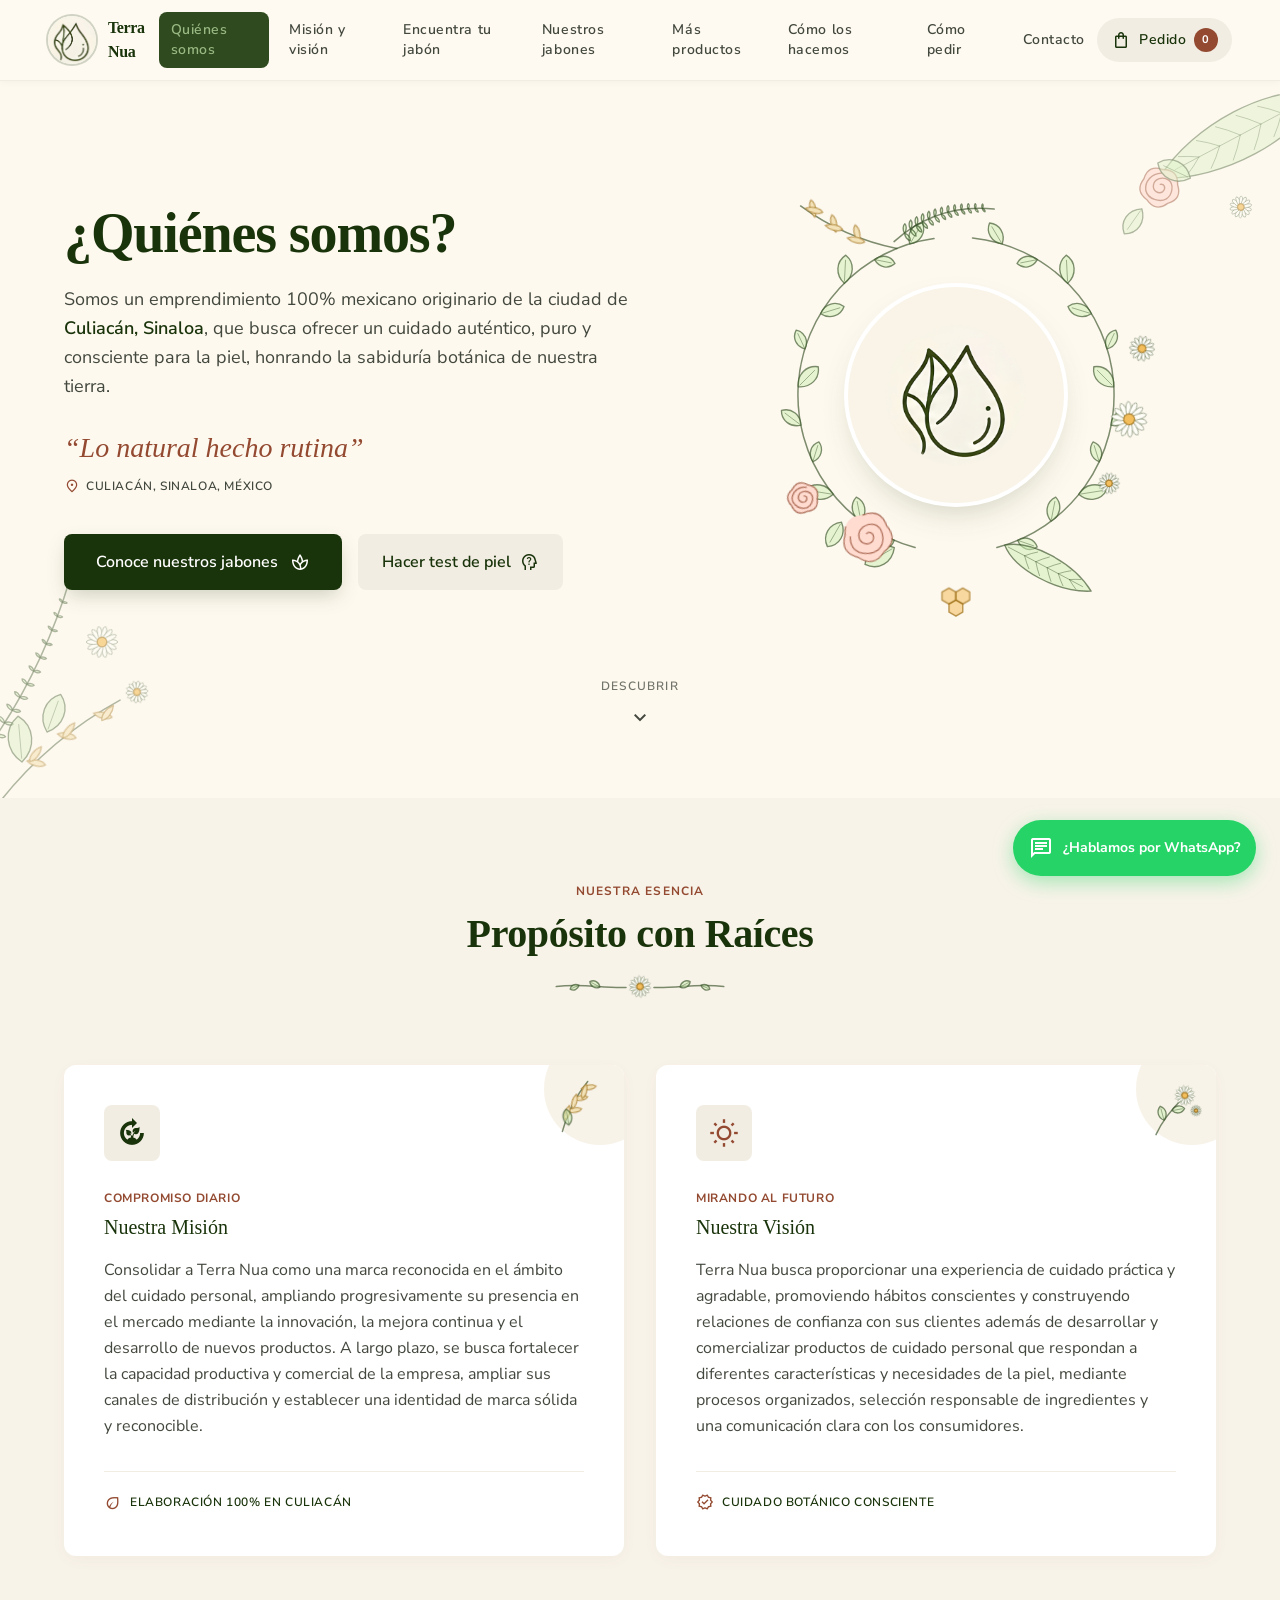
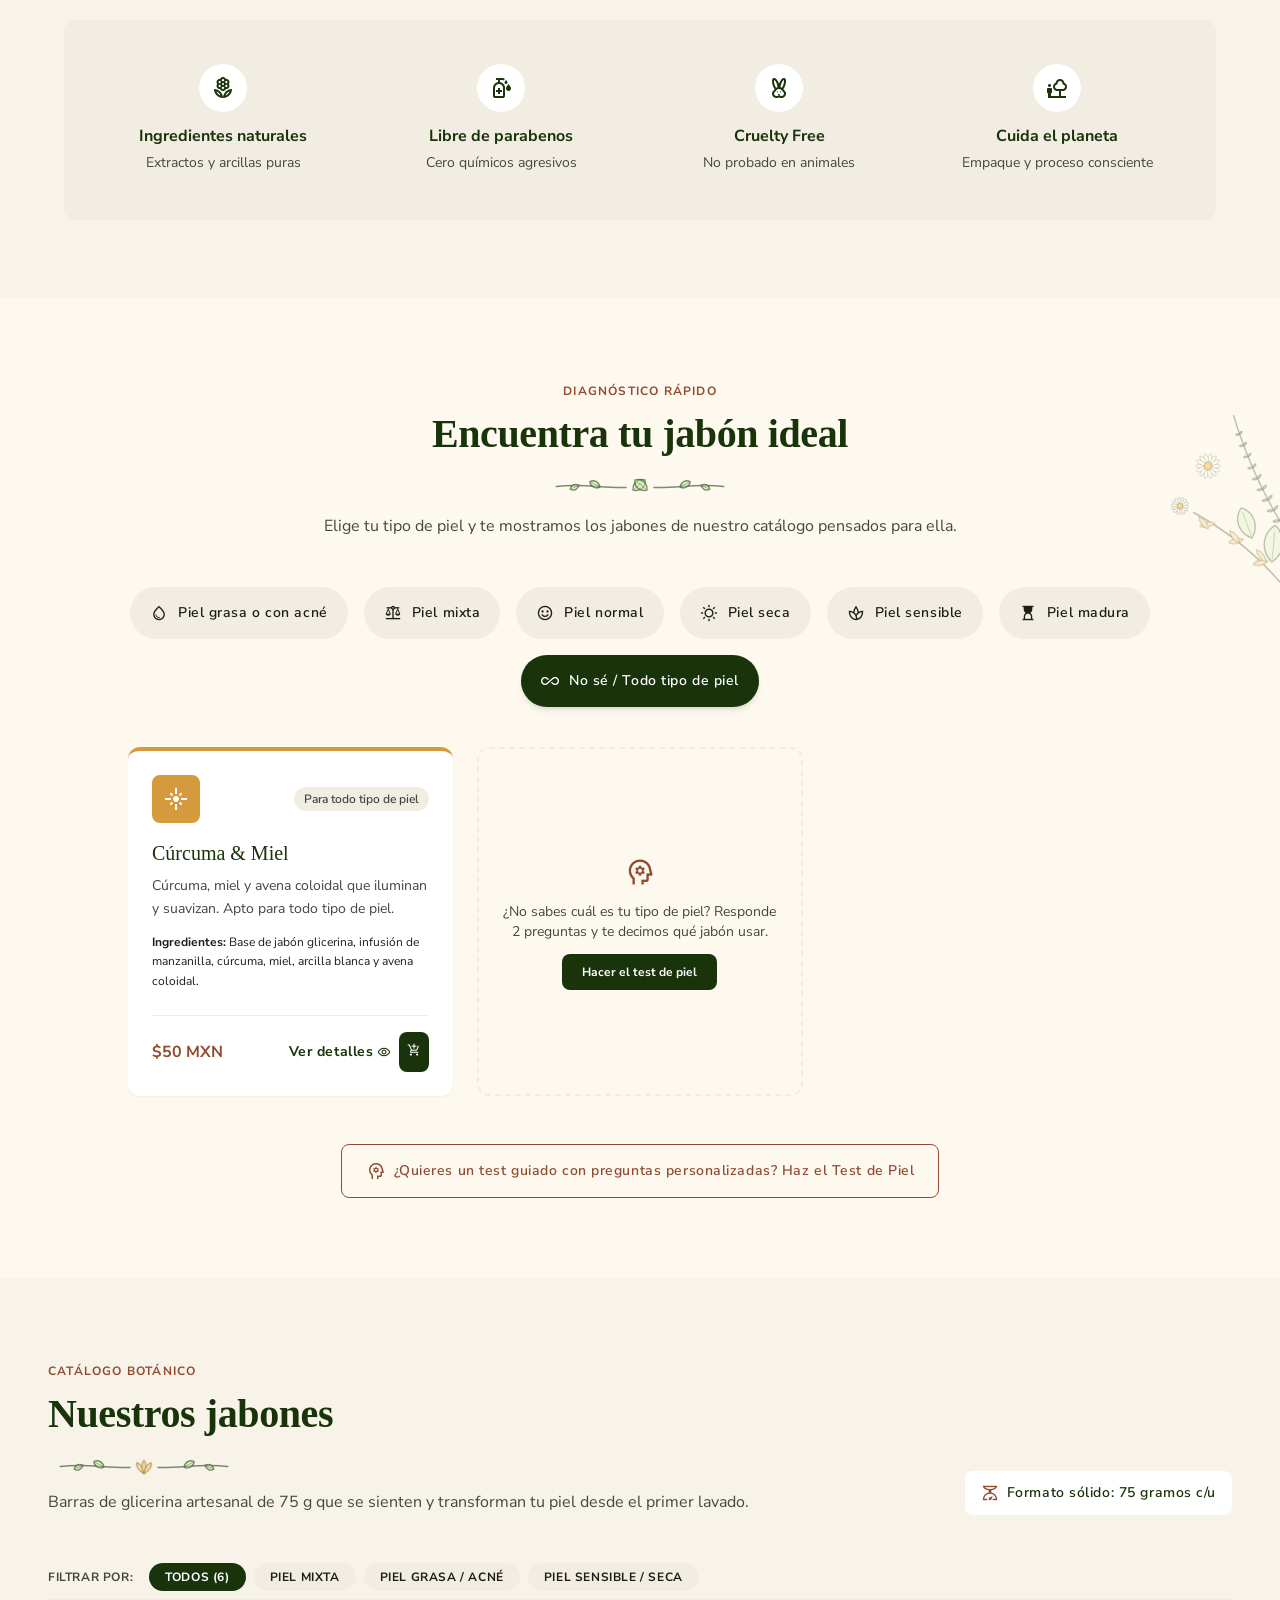
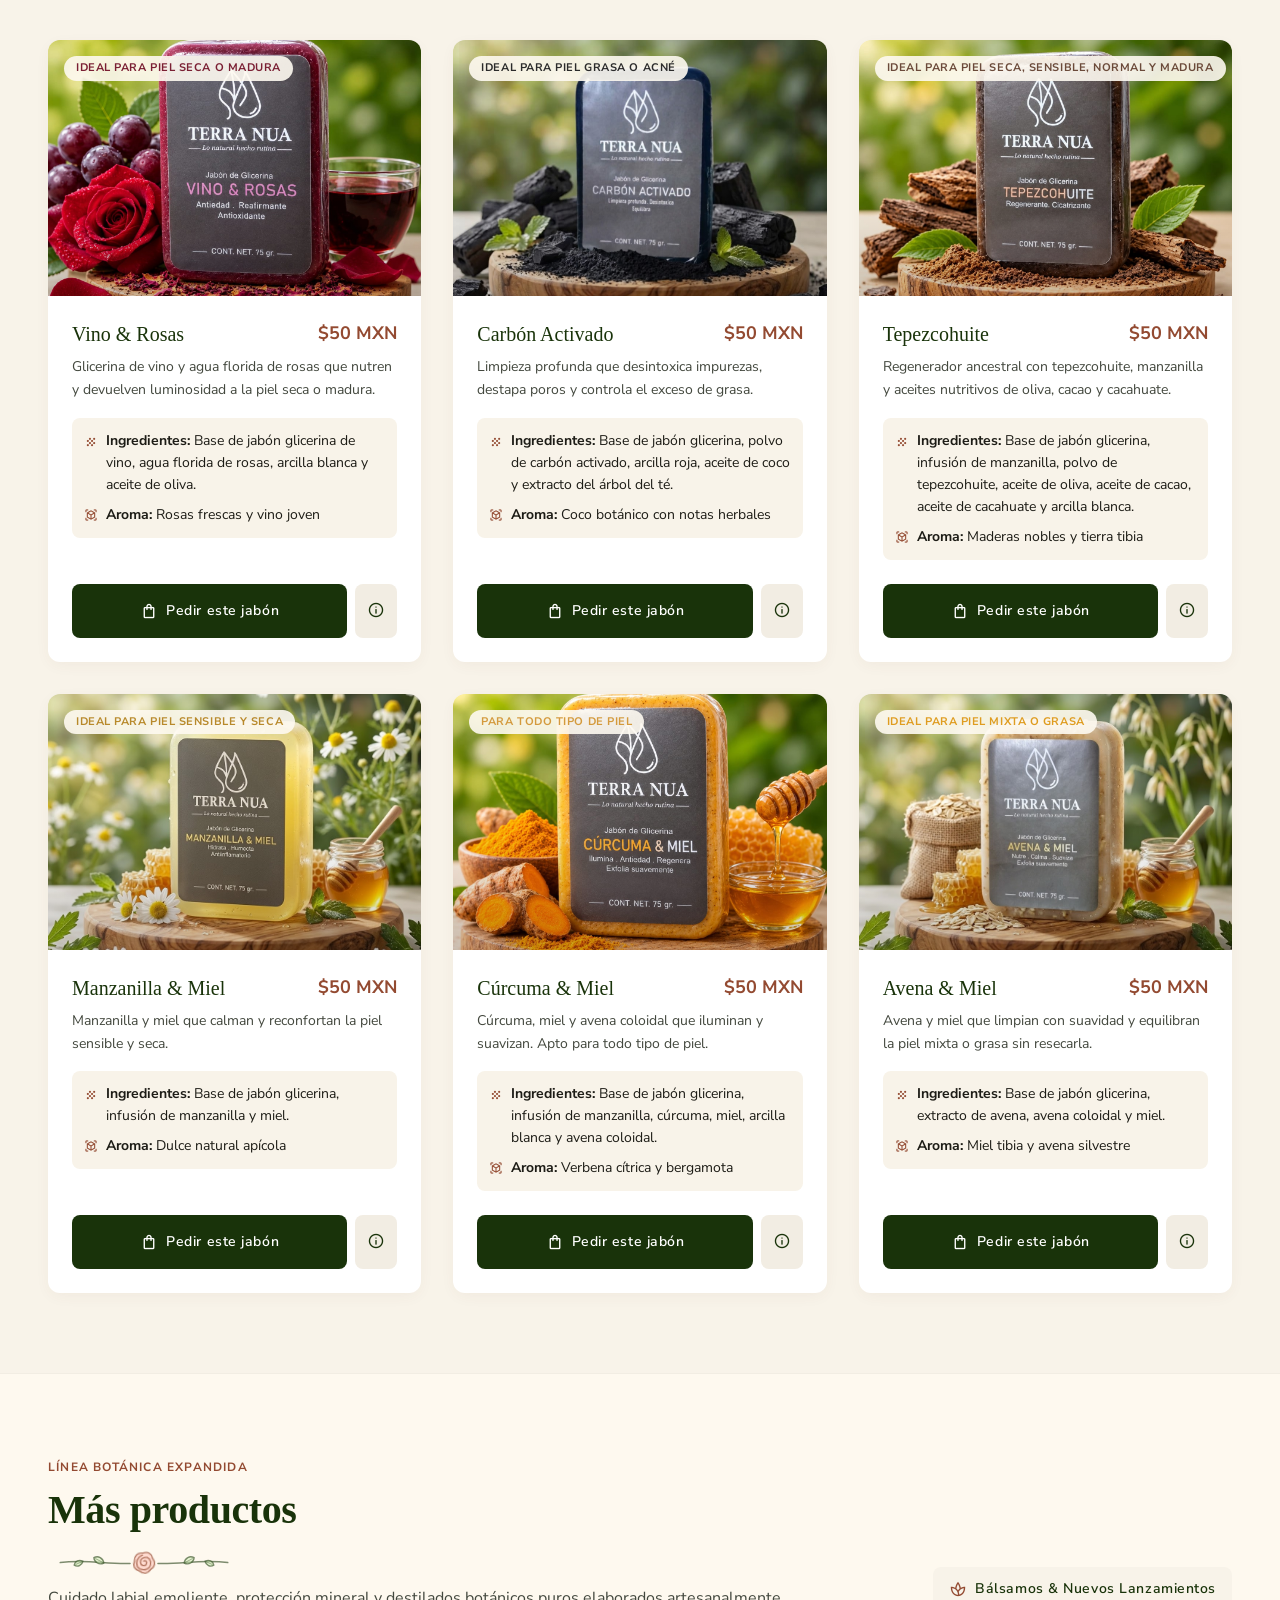
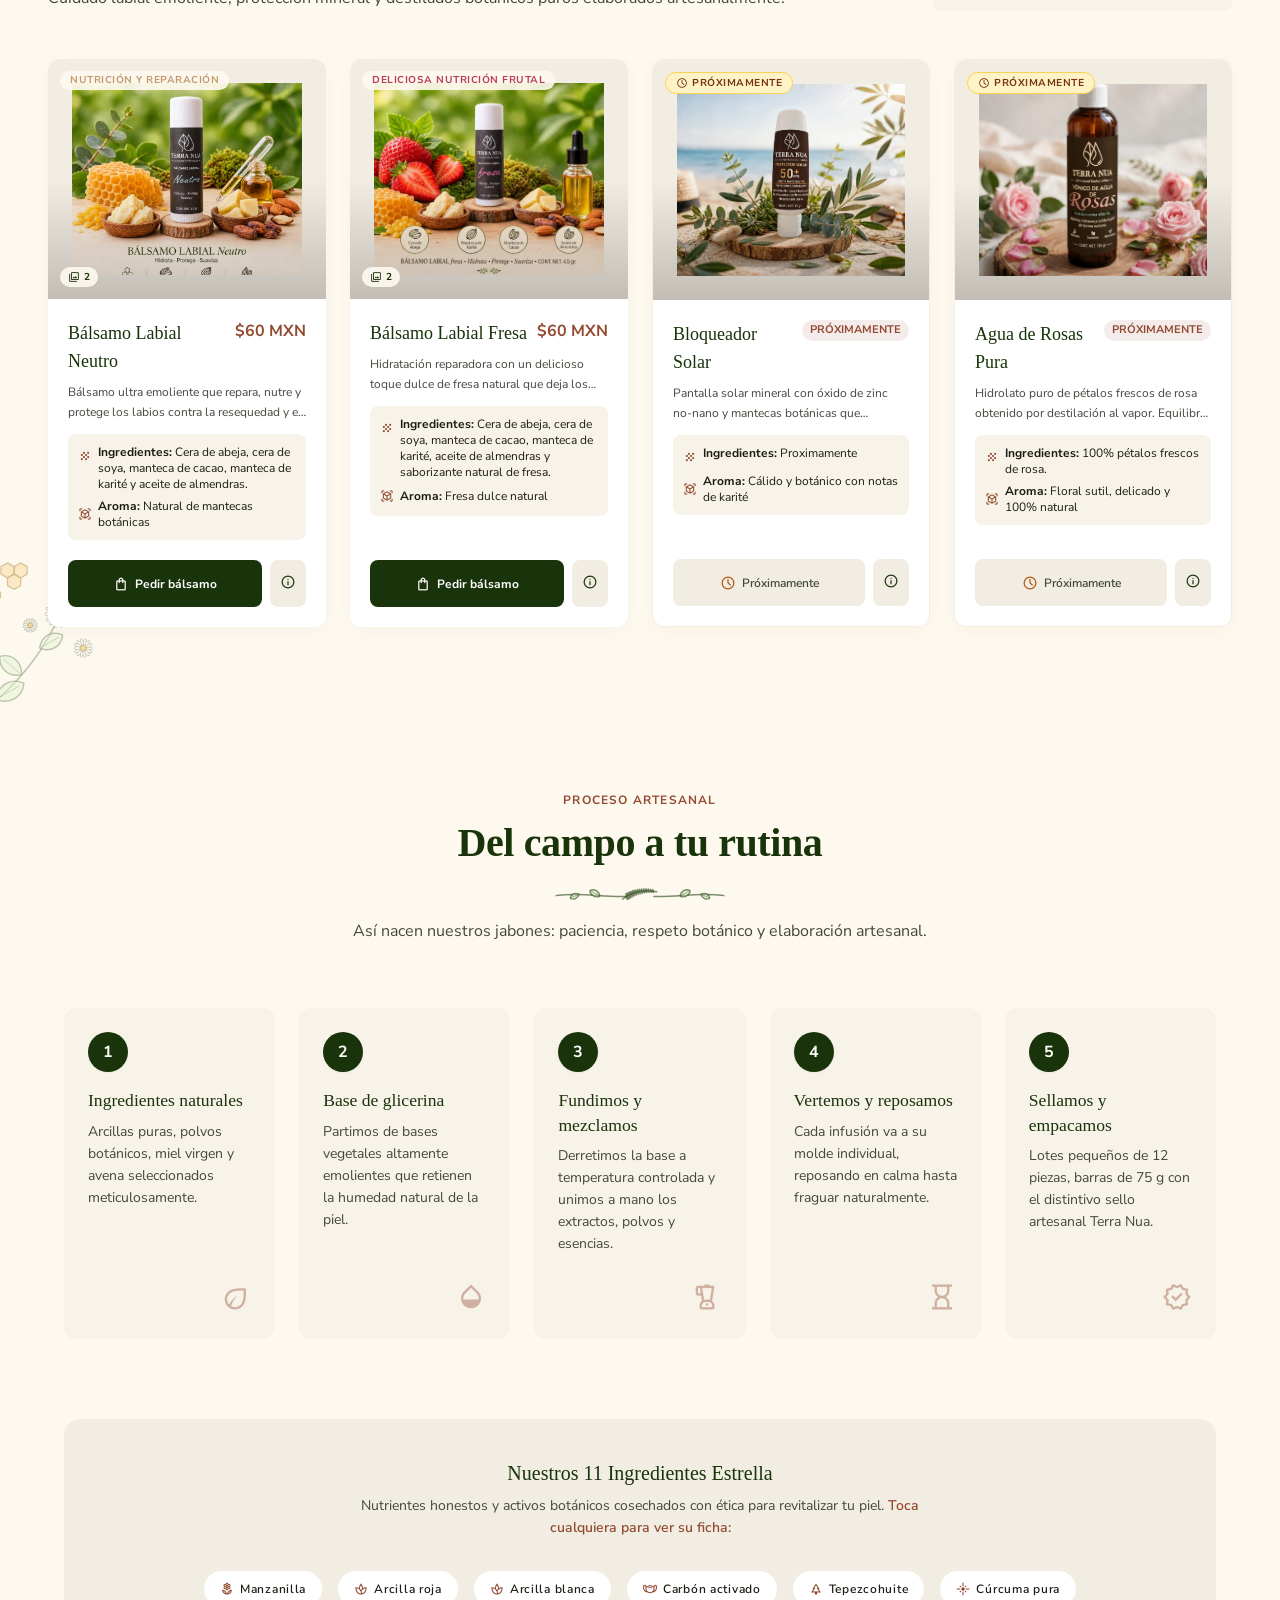
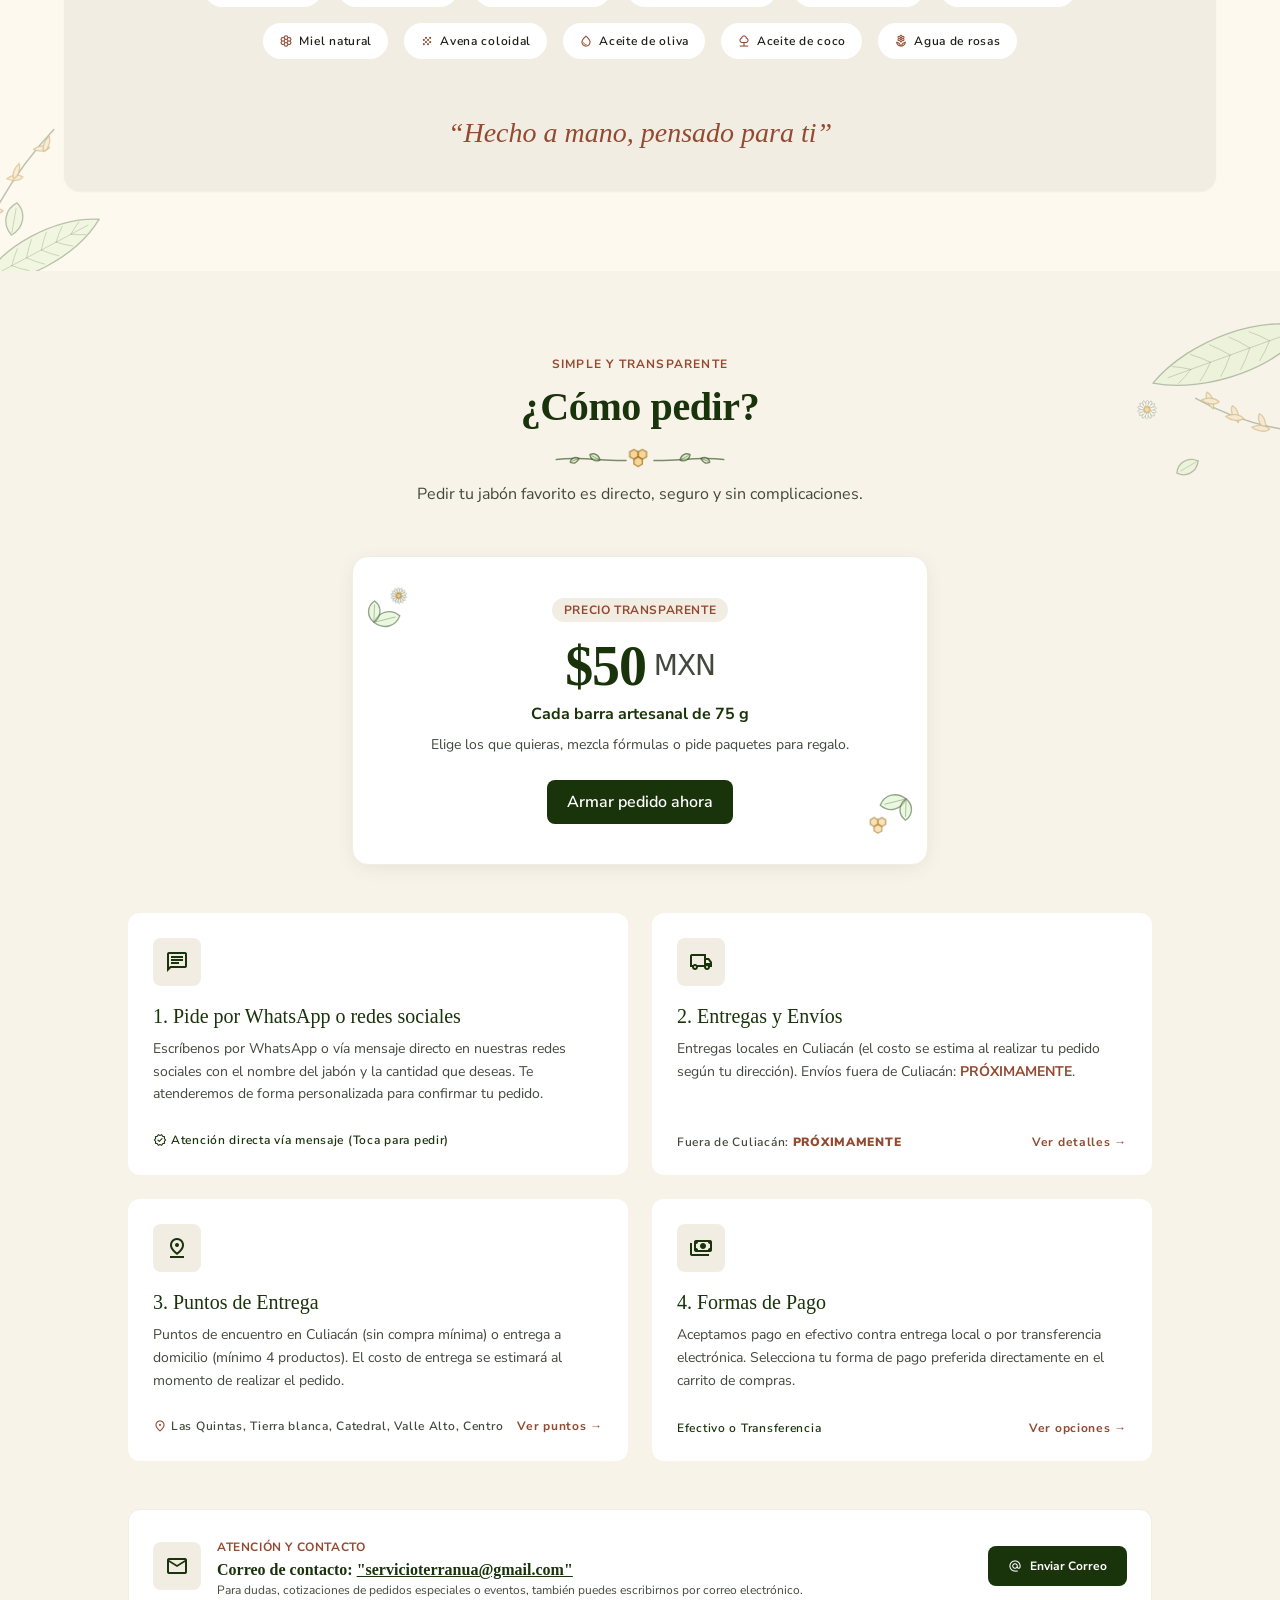
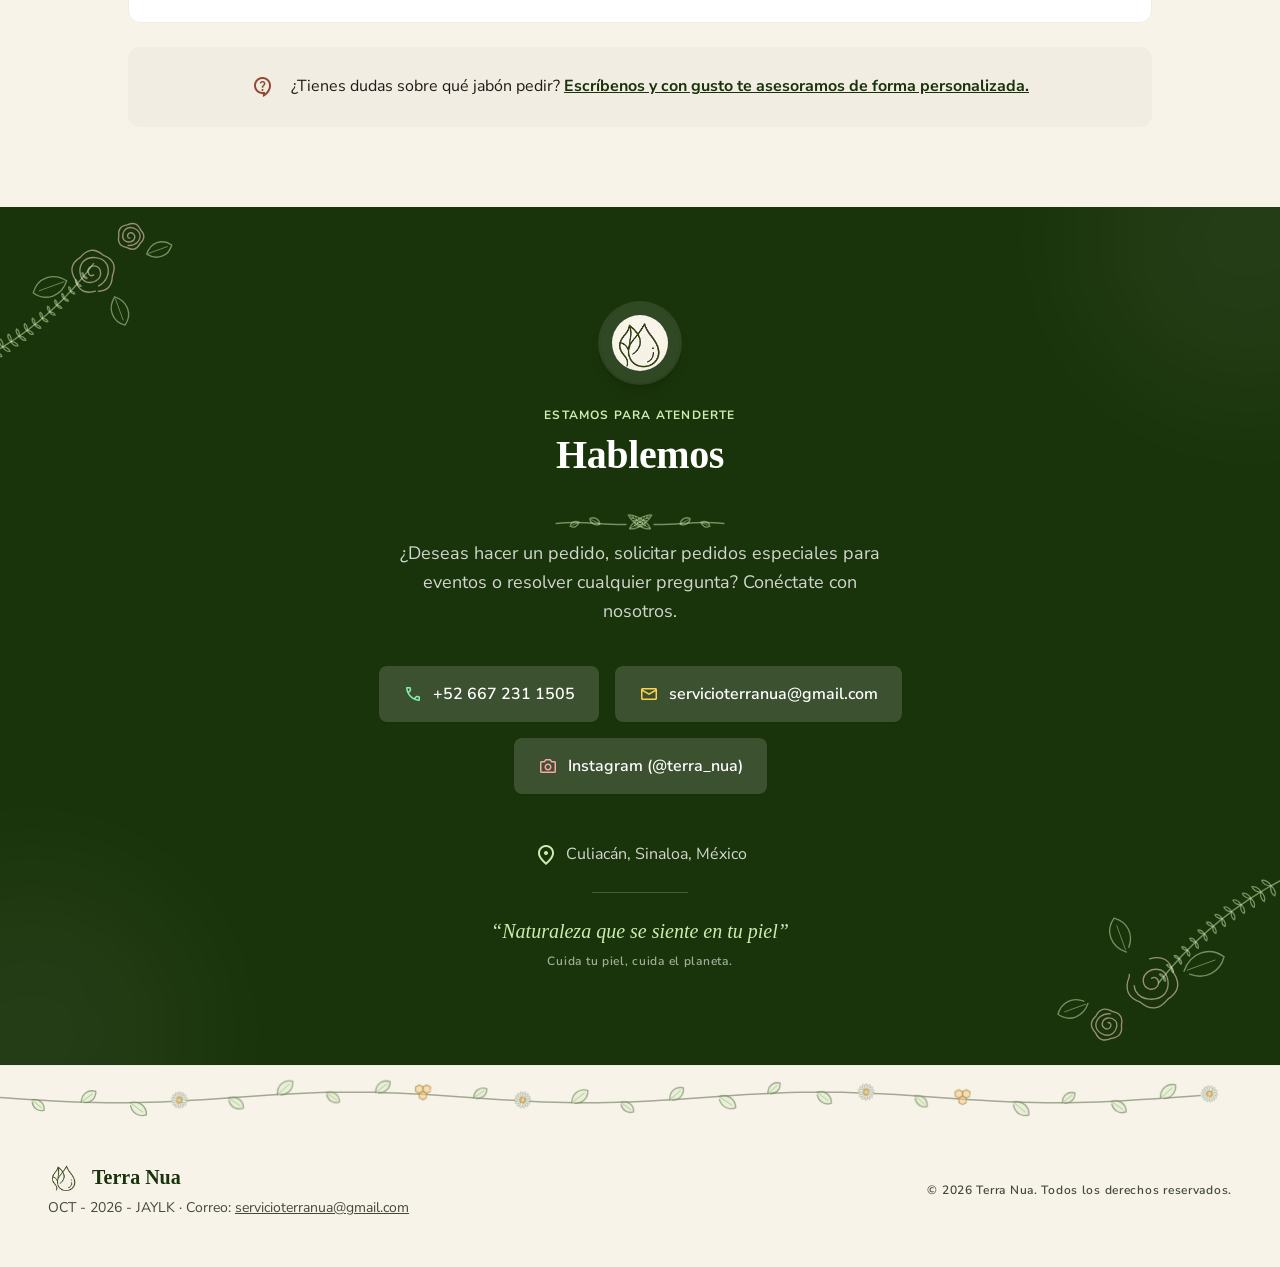
==== commit 4d791e6e: "Instagram nuevo (@terra_nua) y más detalles botánicos - Contacto: el enlace de Instagram apunta a @t" ====
--- a/index.html
+++ b/index.html
@@ -137,6 +137,14 @@
       .soap-card { transition: transform .5s cubic-bezier(.16, 1, .3, 1), box-shadow .5s cubic-bezier(.16, 1, .3, 1); }
       @media (hover: hover) { .soap-card:hover { transform: translateY(-4px); } }
     }
+    /* Las ramas "respiran": un vaivén muy lento desde el punto donde nacen */
+    @media (prefers-reduced-motion: no-preference) {
+      .tn-rama > svg {
+        transform-origin: var(--tn-origen, 0% 100%);
+        animation: tn-mecer 9s ease-in-out 3s infinite alternate;
+      }
+    }
+    @keyframes tn-mecer { from { transform: rotate(-1.2deg); } to { transform: rotate(1.5deg); } }
     @keyframes tn-dibujar { to { stroke-dashoffset: 0; } }
     @keyframes tn-hoja { from { fill-opacity: 0; } to { fill-opacity: .5; } }
     @keyframes tn-aparecer { from { opacity: 0; } to { opacity: 1; } }
@@ -221,7 +229,7 @@
         <div class="tn-rama pointer-events-none absolute -left-12 -bottom-6 w-52 sm:w-64 lg:w-80 opacity-35 lg:opacity-60" aria-hidden="true">
           <svg class="tn-botanica tn-esquina" viewBox="0 0 320 340" fill="none" aria-hidden="true" focusable="false"><g transform="translate(10 300) rotate(-62)"><path class="tn-line tn-stem" pathLength="1" d="M0 0 Q115 23 230 0"></path><g transform="translate(27.6 4.9) rotate(-70)"><path class="tn-line tn-leaf" pathLength="1" d="M0 0 C3 -2.2 8 -2.2 10 0 C8 2.2 3 2.2 0 0Z"></path></g><g transform="translate(27.6 4.9) rotate(70)"><path class="tn-line tn-leaf" pathLength="1" d="M0 0 C3 -2.2 8 -2.2 10 0 C8 2.2 3 2.2 0 0Z"></path></g><g transform="translate(42.5 6.9) rotate(-70)"><path class="tn-line tn-leaf" pathLength="1" d="M0 0 C2.9 -2.1 7.6 -2.1 9.6 0 C7.6 2.1 2.9 2.1 0 0Z"></path></g><g transform="translate(42.5 6.9) rotate(70)"><path class="tn-line tn-leaf" pathLength="1" d="M0 0 C2.9 -2.1 7.6 -2.1 9.6 0 C7.6 2.1 2.9 2.1 0 0Z"></path></g><g transform="translate(57.3 8.6) rotate(-70)"><path class="tn-line tn-leaf" pathLength="1" d="M0 0 C2.7 -2 7.3 -2 9.1 0 C7.3 2 2.7 2 0 0Z"></path></g><g transform="translate(57.3 8.6) rotate(70)"><path class="tn-line tn-leaf" pathLength="1" d="M0 0 C2.7 -2 7.3 -2 9.1 0 C7.3 2 2.7 2 0 0Z"></path></g><g transform="translate(72.2 9.9) rotate(-70)"><path class="tn-line tn-leaf" pathLength="1" d="M0 0 C2.6 -1.9 6.9 -1.9 8.7 0 C6.9 1.9 2.6 1.9 0 0Z"></path></g><g transform="translate(72.2 9.9) rotate(70)"><path class="tn-line tn-leaf" pathLength="1" d="M0 0 C2.6 -1.9 6.9 -1.9 8.7 0 C6.9 1.9 2.6 1.9 0 0Z"></path></g><g transform="translate(87 10.8) rotate(-70)"><path class="tn-line tn-leaf" pathLength="1" d="M0 0 C2.5 -1.8 6.6 -1.8 8.2 0 C6.6 1.8 2.5 1.8 0 0Z"></path></g><g transform="translate(87 10.8) rotate(70)"><path class="tn-line tn-leaf" pathLength="1" d="M0 0 C2.5 -1.8 6.6 -1.8 8.2 0 C6.6 1.8 2.5 1.8 0 0Z"></path></g><g transform="translate(101.9 11.4) rotate(-70)"><path class="tn-line tn-leaf" pathLength="1" d="M0 0 C2.3 -1.7 6.2 -1.7 7.8 0 C6.2 1.7 2.3 1.7 0 0Z"></path></g><g transform="translate(101.9 11.4) rotate(70)"><path class="tn-line tn-leaf" pathLength="1" d="M0 0 C2.3 -1.7 6.2 -1.7 7.8 0 C6.2 1.7 2.3 1.7 0 0Z"></path></g><g transform="translate(116.8 11.5) rotate(-70)"><path class="tn-line tn-leaf" pathLength="1" d="M0 0 C2.2 -1.6 5.8 -1.6 7.3 0 C5.8 1.6 2.2 1.6 0 0Z"></path></g><g transform="translate(116.8 11.5) rotate(70)"><path class="tn-line tn-leaf" pathLength="1" d="M0 0 C2.2 -1.6 5.8 -1.6 7.3 0 C5.8 1.6 2.2 1.6 0 0Z"></path></g><g transform="translate(131.6 11.3) rotate(-70)"><path class="tn-line tn-leaf" pathLength="1" d="M0 0 C2.1 -1.5 5.5 -1.5 6.9 0 C5.5 1.5 2.1 1.5 0 0Z"></path></g><g transform="translate(131.6 11.3) rotate(70)"><path class="tn-line tn-leaf" pathLength="1" d="M0 0 C2.1 -1.5 5.5 -1.5 6.9 0 C5.5 1.5 2.1 1.5 0 0Z"></path></g><g transform="translate(146.5 10.6) rotate(-70)"><path class="tn-line tn-leaf" pathLength="1" d="M0 0 C1.9 -1.4 5.1 -1.4 6.4 0 C5.1 1.4 1.9 1.4 0 0Z"></path></g><g transform="translate(146.5 10.6) rotate(70)"><path class="tn-line tn-leaf" pathLength="1" d="M0 0 C1.9 -1.4 5.1 -1.4 6.4 0 C5.1 1.4 1.9 1.4 0 0Z"></path></g><g transform="translate(161.4 9.6) rotate(-70)"><path class="tn-line tn-leaf" pathLength="1" d="M0 0 C1.8 -1.3 4.8 -1.3 6 0 C4.8 1.3 1.8 1.3 0 0Z"></path></g><g transform="translate(161.4 9.6) rotate(70)"><path class="tn-line tn-leaf" pathLength="1" d="M0 0 C1.8 -1.3 4.8 -1.3 6 0 C4.8 1.3 1.8 1.3 0 0Z"></path></g><g transform="translate(176.2 8.2) rotate(-70)"><path class="tn-line tn-leaf" pathLength="1" d="M0 0 C1.7 -1.2 4.4 -1.2 5.5 0 C4.4 1.2 1.7 1.2 0 0Z"></path></g><g transform="translate(176.2 8.2) rotate(70)"><path class="tn-line tn-leaf" pathLength="1" d="M0 0 C1.7 -1.2 4.4 -1.2 5.5 0 C4.4 1.2 1.7 1.2 0 0Z"></path></g><g transform="translate(191.1 6.5) rotate(-70)"><path class="tn-line tn-leaf" pathLength="1" d="M0 0 C1.5 -1.1 4 -1.1 5.1 0 C4 1.1 1.5 1.1 0 0Z"></path></g><g transform="translate(191.1 6.5) rotate(70)"><path class="tn-line tn-leaf" pathLength="1" d="M0 0 C1.5 -1.1 4 -1.1 5.1 0 C4 1.1 1.5 1.1 0 0Z"></path></g><g transform="translate(205.9 4.3) rotate(-70)"><path class="tn-line tn-leaf" pathLength="1" d="M0 0 C1.4 -1 3.7 -1 4.6 0 C3.7 1 1.4 1 0 0Z"></path></g><g transform="translate(205.9 4.3) rotate(70)"><path class="tn-line tn-leaf" pathLength="1" d="M0 0 C1.4 -1 3.7 -1 4.6 0 C3.7 1 1.4 1 0 0Z"></path></g></g><g transform="translate(40 330) rotate(-40)"><path class="tn-line tn-stem" pathLength="1" d="M0 0 Q85 -20.4 170 -3.4"></path><g transform="translate(59.5 -16.7) rotate(-38)"><path class="tn-fill tn-grain" d="M0 0 C4 6 4 15 0 19 C-4 15 -4 6 0 0Z"></path><path class="tn-line tn-grainline" pathLength="1" d="M0 0 C4 6 4 15 0 19 C-4 15 -4 6 0 0Z"></path></g><g transform="translate(79.9 -18.3) rotate(78)"><path class="tn-fill tn-grain" d="M0 0 C4 6 4 15 0 19 C-4 15 -4 6 0 0Z"></path><path class="tn-line tn-grainline" pathLength="1" d="M0 0 C4 6 4 15 0 19 C-4 15 -4 6 0 0Z"></path></g><g transform="translate(100.3 -17.8) rotate(-38)"><path class="tn-fill tn-grain" d="M0 0 C4 6 4 15 0 19 C-4 15 -4 6 0 0Z"></path><path class="tn-line tn-grainline" pathLength="1" d="M0 0 C4 6 4 15 0 19 C-4 15 -4 6 0 0Z"></path></g><g transform="translate(120.7 -15.1) rotate(78)"><path class="tn-fill tn-grain" d="M0 0 C4 6 4 15 0 19 C-4 15 -4 6 0 0Z"></path><path class="tn-line tn-grainline" pathLength="1" d="M0 0 C4 6 4 15 0 19 C-4 15 -4 6 0 0Z"></path></g><g transform="translate(141.1 -10.4) rotate(-38)"><path class="tn-fill tn-grain" d="M0 0 C4 6 4 15 0 19 C-4 15 -4 6 0 0Z"></path><path class="tn-line tn-grainline" pathLength="1" d="M0 0 C4 6 4 15 0 19 C-4 15 -4 6 0 0Z"></path></g><g transform="translate(161.5 -3.5) rotate(78)"><path class="tn-fill tn-grain" d="M0 0 C4 6 4 15 0 19 C-4 15 -4 6 0 0Z"></path><path class="tn-line tn-grainline" pathLength="1" d="M0 0 C4 6 4 15 0 19 C-4 15 -4 6 0 0Z"></path></g></g><g transform="translate(70 280) rotate(-95)"><path class="tn-line tn-leaf" pathLength="1" d="M0 0 C12.9 -15.6 34.5 -15.6 46 0 C34.5 15.6 12.9 15.6 0 0Z"></path><path class="tn-line tn-vein" pathLength="1" d="M3.7 0 L37.7 0"></path></g><g transform="translate(95 250) rotate(-70)"><path class="tn-line tn-leaf" pathLength="1" d="M0 0 C11.2 -13.6 30 -13.6 40 0 C30 13.6 11.2 13.6 0 0Z"></path><path class="tn-line tn-vein" pathLength="1" d="M3.2 0 L32.8 0"></path></g><g transform="translate(150 160) rotate(0)"><ellipse class="tn-fill tn-petal" cx="8.7" cy="0" rx="7" ry="2.4" transform="rotate(0)"></ellipse><ellipse class="tn-fill tn-petal" cx="8.7" cy="0" rx="7" ry="2.4" transform="rotate(25.7)"></ellipse><ellipse class="tn-fill tn-petal" cx="8.7" cy="0" rx="7" ry="2.4" transform="rotate(51.4)"></ellipse><ellipse class="tn-fill tn-petal" cx="8.7" cy="0" rx="7" ry="2.4" transform="rotate(77.1)"></ellipse><ellipse class="tn-fill tn-petal" cx="8.7" cy="0" rx="7" ry="2.4" transform="rotate(102.9)"></ellipse><ellipse class="tn-fill tn-petal" cx="8.7" cy="0" rx="7" ry="2.4" transform="rotate(128.6)"></ellipse><ellipse class="tn-fill tn-petal" cx="8.7" cy="0" rx="7" ry="2.4" transform="rotate(154.3)"></ellipse><ellipse class="tn-fill tn-petal" cx="8.7" cy="0" rx="7" ry="2.4" transform="rotate(180)"></ellipse><ellipse class="tn-fill tn-petal" cx="8.7" cy="0" rx="7" ry="2.4" transform="rotate(205.7)"></ellipse><ellipse class="tn-fill tn-petal" cx="8.7" cy="0" rx="7" ry="2.4" transform="rotate(231.4)"></ellipse><ellipse class="tn-fill tn-petal" cx="8.7" cy="0" rx="7" ry="2.4" transform="rotate(257.1)"></ellipse><ellipse class="tn-fill tn-petal" cx="8.7" cy="0" rx="7" ry="2.4" transform="rotate(282.9)"></ellipse><ellipse class="tn-fill tn-petal" cx="8.7" cy="0" rx="7" ry="2.4" transform="rotate(308.6)"></ellipse><ellipse class="tn-fill tn-petal" cx="8.7" cy="0" rx="7" ry="2.4" transform="rotate(334.3)"></ellipse><circle class="tn-fill tn-gold" r="4.8"></circle><path class="tn-line tn-goldline" pathLength="1" d="M-4.8 0 A4.8 4.8 0 1 1 4.8 0 A4.8 4.8 0 1 1 -4.8 0"></path></g><g transform="translate(185 210) rotate(20)"><ellipse class="tn-fill tn-petal" cx="6.2" cy="0" rx="5" ry="1.7" transform="rotate(0)"></ellipse><ellipse class="tn-fill tn-petal" cx="6.2" cy="0" rx="5" ry="1.7" transform="rotate(25.7)"></ellipse><ellipse class="tn-fill tn-petal" cx="6.2" cy="0" rx="5" ry="1.7" transform="rotate(51.4)"></ellipse><ellipse class="tn-fill tn-petal" cx="6.2" cy="0" rx="5" ry="1.7" transform="rotate(77.1)"></ellipse><ellipse class="tn-fill tn-petal" cx="6.2" cy="0" rx="5" ry="1.7" transform="rotate(102.9)"></ellipse><ellipse class="tn-fill tn-petal" cx="6.2" cy="0" rx="5" ry="1.7" transform="rotate(128.6)"></ellipse><ellipse class="tn-fill tn-petal" cx="6.2" cy="0" rx="5" ry="1.7" transform="rotate(154.3)"></ellipse><ellipse class="tn-fill tn-petal" cx="6.2" cy="0" rx="5" ry="1.7" transform="rotate(180)"></ellipse><ellipse class="tn-fill tn-petal" cx="6.2" cy="0" rx="5" ry="1.7" transform="rotate(205.7)"></ellipse><ellipse class="tn-fill tn-petal" cx="6.2" cy="0" rx="5" ry="1.7" transform="rotate(231.4)"></ellipse><ellipse class="tn-fill tn-petal" cx="6.2" cy="0" rx="5" ry="1.7" transform="rotate(257.1)"></ellipse><ellipse class="tn-fill tn-petal" cx="6.2" cy="0" rx="5" ry="1.7" transform="rotate(282.9)"></ellipse><ellipse class="tn-fill tn-petal" cx="6.2" cy="0" rx="5" ry="1.7" transform="rotate(308.6)"></ellipse><ellipse class="tn-fill tn-petal" cx="6.2" cy="0" rx="5" ry="1.7" transform="rotate(334.3)"></ellipse><circle class="tn-fill tn-gold" r="3.4"></circle><path class="tn-line tn-goldline" pathLength="1" d="M-3.4 0 A3.4 3.4 0 1 1 3.4 0 A3.4 3.4 0 1 1 -3.4 0"></path></g></svg>
         </div>
-        <div class="tn-rama pointer-events-none absolute -right-10 -top-2 hidden sm:block sm:w-56 lg:w-72 opacity-40 lg:opacity-60" aria-hidden="true">
+        <div class="tn-rama pointer-events-none absolute -right-10 -top-2 hidden sm:block sm:w-56 lg:w-72 opacity-40 lg:opacity-60" style="--tn-origen: 100% 0%" aria-hidden="true">
           <svg class="tn-botanica tn-esquina" viewBox="0 0 320 240" fill="none" aria-hidden="true" focusable="false"><g transform="translate(318 24) rotate(152)"><path class="tn-line tn-leaf" pathLength="1" d="M0 0 C40 -34 140 -35.7 200 0 C140 35.7 40 34 0 0Z"></path><path class="tn-line tn-vein" pathLength="1" d="M8 0 L180 0"></path><path class="tn-line tn-vein" pathLength="1" d="M46 0 Q56 -11.3 66 -19.2"></path><path class="tn-line tn-vein" pathLength="1" d="M46 0 Q56 11.3 66 19.2"></path><path class="tn-line tn-vein" pathLength="1" d="M72 0 Q82 -12.7 92 -21.5"></path><path class="tn-line tn-vein" pathLength="1" d="M72 0 Q82 12.7 92 21.5"></path><path class="tn-line tn-vein" pathLength="1" d="M98 0 Q108 -12.3 118 -21"></path><path class="tn-line tn-vein" pathLength="1" d="M98 0 Q108 12.3 118 21"></path><path class="tn-line tn-vein" pathLength="1" d="M124 0 Q134 -10.3 144 -17.5"></path><path class="tn-line tn-vein" pathLength="1" d="M124 0 Q134 10.3 144 17.5"></path><path class="tn-line tn-vein" pathLength="1" d="M150 0 Q160 -6.5 170 -11.1"></path><path class="tn-line tn-vein" pathLength="1" d="M150 0 Q160 6.5 170 11.1"></path></g><g transform="translate(142 128) rotate(10) scale(1.05)"><path class="tn-fill tn-rosefill" d="M0 -19 Q15.9 -21.8 18.1 -5.9 Q25.7 8.3 11.2 15.4 Q0 27 -11.2 15.4 Q-25.7 8.3 -18.1 -5.9 Q-15.9 -21.8 0 -19Z"></path><path class="tn-line tn-roseline" pathLength="1" d="M0 -19 Q15.9 -21.8 18.1 -5.9 Q25.7 8.3 11.2 15.4 Q0 27 -11.2 15.4 Q-25.7 8.3 -18.1 -5.9 Q-15.9 -21.8 0 -19Z"></path><path class="tn-line tn-roseline" pathLength="1" d="M0 -3 C4 -5 7 0 4 4 C0 8 -7 5 -7 -1 C-7 -8 1 -12 8 -9 C14 -6 15 5 9 11 C3 16 -10 15 -14 6 C-17 -3 -11 -13 -1 -15"></path></g><g transform="translate(176 118) rotate(205)"><path class="tn-line tn-leaf" pathLength="1" d="M0 0 C11.2 -14.4 30 -14.4 40 0 C30 14.4 11.2 14.4 0 0Z"></path><path class="tn-line tn-vein" pathLength="1" d="M3.2 0 L32.8 0"></path></g><g transform="translate(122 152) rotate(125)"><path class="tn-line tn-leaf" pathLength="1" d="M0 0 C9.5 -12.2 25.5 -12.2 34 0 C25.5 12.2 9.5 12.2 0 0Z"></path><path class="tn-line tn-vein" pathLength="1" d="M2.7 0 L27.9 0"></path></g><g transform="translate(232 150) rotate(15)"><ellipse class="tn-fill tn-petal" cx="6.8" cy="0" rx="5.5" ry="1.9" transform="rotate(0)"></ellipse><ellipse class="tn-fill tn-petal" cx="6.8" cy="0" rx="5.5" ry="1.9" transform="rotate(25.7)"></ellipse><ellipse class="tn-fill tn-petal" cx="6.8" cy="0" rx="5.5" ry="1.9" transform="rotate(51.4)"></ellipse><ellipse class="tn-fill tn-petal" cx="6.8" cy="0" rx="5.5" ry="1.9" transform="rotate(77.1)"></ellipse><ellipse class="tn-fill tn-petal" cx="6.8" cy="0" rx="5.5" ry="1.9" transform="rotate(102.9)"></ellipse><ellipse class="tn-fill tn-petal" cx="6.8" cy="0" rx="5.5" ry="1.9" transform="rotate(128.6)"></ellipse><ellipse class="tn-fill tn-petal" cx="6.8" cy="0" rx="5.5" ry="1.9" transform="rotate(154.3)"></ellipse><ellipse class="tn-fill tn-petal" cx="6.8" cy="0" rx="5.5" ry="1.9" transform="rotate(180)"></ellipse><ellipse class="tn-fill tn-petal" cx="6.8" cy="0" rx="5.5" ry="1.9" transform="rotate(205.7)"></ellipse><ellipse class="tn-fill tn-petal" cx="6.8" cy="0" rx="5.5" ry="1.9" transform="rotate(231.4)"></ellipse><ellipse class="tn-fill tn-petal" cx="6.8" cy="0" rx="5.5" ry="1.9" transform="rotate(257.1)"></ellipse><ellipse class="tn-fill tn-petal" cx="6.8" cy="0" rx="5.5" ry="1.9" transform="rotate(282.9)"></ellipse><ellipse class="tn-fill tn-petal" cx="6.8" cy="0" rx="5.5" ry="1.9" transform="rotate(308.6)"></ellipse><ellipse class="tn-fill tn-petal" cx="6.8" cy="0" rx="5.5" ry="1.9" transform="rotate(334.3)"></ellipse><circle class="tn-fill tn-gold" r="3.7"></circle><path class="tn-line tn-goldline" pathLength="1" d="M-3.7 0 A3.7 3.7 0 1 1 3.7 0 A3.7 3.7 0 1 1 -3.7 0"></path></g></svg>
         </div>
 
@@ -289,6 +297,7 @@
             <!-- Misión -->
             <div class="bg-surface-container-lowest p-8 lg:p-10 rounded-xl shadow-[0_4px_16px_-2px_rgba(107,74,58,0.06)] flex flex-col justify-between relative overflow-hidden group hover:shadow-md transition-shadow">
               <div class="absolute -right-8 -top-8 w-28 h-28 bg-surface-container-low rounded-full pointer-events-none group-hover:scale-110 transition-transform"></div>
+              <div class="tn-al-ver absolute right-1 top-1 w-[4.5rem] pointer-events-none transition-transform duration-700 group-hover:-rotate-6" aria-hidden="true"><svg class="tn-botanica" viewBox="0 0 90 90" fill="none" aria-hidden="true" focusable="false"><g transform="translate(18 78) rotate(-62)"><path class="tn-line tn-stem" pathLength="1" d="M0 0 Q35 -8.4 70 -1.4"></path><g transform="translate(24.5 -6.9) rotate(-38)"><path class="tn-fill tn-grain" d="M0 0 C4 6 4 15 0 19 C-4 15 -4 6 0 0Z"></path><path class="tn-line tn-grainline" pathLength="1" d="M0 0 C4 6 4 15 0 19 C-4 15 -4 6 0 0Z"></path></g><g transform="translate(32.9 -7.5) rotate(78)"><path class="tn-fill tn-grain" d="M0 0 C4 6 4 15 0 19 C-4 15 -4 6 0 0Z"></path><path class="tn-line tn-grainline" pathLength="1" d="M0 0 C4 6 4 15 0 19 C-4 15 -4 6 0 0Z"></path></g><g transform="translate(41.3 -7.3) rotate(-38)"><path class="tn-fill tn-grain" d="M0 0 C4 6 4 15 0 19 C-4 15 -4 6 0 0Z"></path><path class="tn-line tn-grainline" pathLength="1" d="M0 0 C4 6 4 15 0 19 C-4 15 -4 6 0 0Z"></path></g><g transform="translate(49.7 -6.2) rotate(78)"><path class="tn-fill tn-grain" d="M0 0 C4 6 4 15 0 19 C-4 15 -4 6 0 0Z"></path><path class="tn-line tn-grainline" pathLength="1" d="M0 0 C4 6 4 15 0 19 C-4 15 -4 6 0 0Z"></path></g><g transform="translate(58.1 -4.3) rotate(-38)"><path class="tn-fill tn-grain" d="M0 0 C4 6 4 15 0 19 C-4 15 -4 6 0 0Z"></path><path class="tn-line tn-grainline" pathLength="1" d="M0 0 C4 6 4 15 0 19 C-4 15 -4 6 0 0Z"></path></g><g transform="translate(66.5 -1.4) rotate(78)"><path class="tn-fill tn-grain" d="M0 0 C4 6 4 15 0 19 C-4 15 -4 6 0 0Z"></path><path class="tn-line tn-grainline" pathLength="1" d="M0 0 C4 6 4 15 0 19 C-4 15 -4 6 0 0Z"></path></g></g><g transform="translate(26 70) rotate(-100)"><path class="tn-line tn-leaf" pathLength="1" d="M0 0 C5.6 -7.2 15 -7.2 20 0 C15 7.2 5.6 7.2 0 0Z"></path><path class="tn-line tn-vein" pathLength="1" d="M1.6 0 L16.4 0"></path></g></svg></div>
               <div>
                 <div class="w-14 h-14 rounded-lg bg-surface-container flex items-center justify-center text-primary mb-6 shadow-xs">
                   <span class="material-symbols-outlined text-3xl">compost</span>
@@ -308,6 +317,7 @@
             <!-- Visión -->
             <div class="bg-surface-container-lowest p-8 lg:p-10 rounded-xl shadow-[0_4px_16px_-2px_rgba(107,74,58,0.06)] flex flex-col justify-between relative overflow-hidden group hover:shadow-md transition-shadow">
               <div class="absolute -right-8 -top-8 w-28 h-28 bg-surface-container-low rounded-full pointer-events-none group-hover:scale-110 transition-transform"></div>
+              <div class="tn-al-ver absolute right-1 top-1 w-[4.5rem] pointer-events-none transition-transform duration-700 group-hover:-rotate-6" aria-hidden="true"><svg class="tn-botanica" viewBox="0 0 90 90" fill="none" aria-hidden="true" focusable="false"><path class="tn-line tn-stem" pathLength="1" d="M20 82 C28 64 40 50 54 36"></path><g transform="translate(30 64) rotate(-105)"><path class="tn-line tn-leaf" pathLength="1" d="M0 0 C5 -6.5 13.5 -6.5 18 0 C13.5 6.5 5 6.5 0 0Z"></path><path class="tn-line tn-vein" pathLength="1" d="M1.4 0 L14.8 0"></path></g><g transform="translate(40 52) rotate(-10)"><path class="tn-line tn-leaf" pathLength="1" d="M0 0 C4.5 -5.8 12 -5.8 16 0 C12 5.8 4.5 5.8 0 0Z"></path><path class="tn-line tn-vein" pathLength="1" d="M1.3 0 L13.1 0"></path></g><g transform="translate(56 33) rotate(6)"><ellipse class="tn-fill tn-petal" cx="6.8" cy="0" rx="5.5" ry="1.9" transform="rotate(0)"></ellipse><ellipse class="tn-fill tn-petal" cx="6.8" cy="0" rx="5.5" ry="1.9" transform="rotate(25.7)"></ellipse><ellipse class="tn-fill tn-petal" cx="6.8" cy="0" rx="5.5" ry="1.9" transform="rotate(51.4)"></ellipse><ellipse class="tn-fill tn-petal" cx="6.8" cy="0" rx="5.5" ry="1.9" transform="rotate(77.1)"></ellipse><ellipse class="tn-fill tn-petal" cx="6.8" cy="0" rx="5.5" ry="1.9" transform="rotate(102.9)"></ellipse><ellipse class="tn-fill tn-petal" cx="6.8" cy="0" rx="5.5" ry="1.9" transform="rotate(128.6)"></ellipse><ellipse class="tn-fill tn-petal" cx="6.8" cy="0" rx="5.5" ry="1.9" transform="rotate(154.3)"></ellipse><ellipse class="tn-fill tn-petal" cx="6.8" cy="0" rx="5.5" ry="1.9" transform="rotate(180)"></ellipse><ellipse class="tn-fill tn-petal" cx="6.8" cy="0" rx="5.5" ry="1.9" transform="rotate(205.7)"></ellipse><ellipse class="tn-fill tn-petal" cx="6.8" cy="0" rx="5.5" ry="1.9" transform="rotate(231.4)"></ellipse><ellipse class="tn-fill tn-petal" cx="6.8" cy="0" rx="5.5" ry="1.9" transform="rotate(257.1)"></ellipse><ellipse class="tn-fill tn-petal" cx="6.8" cy="0" rx="5.5" ry="1.9" transform="rotate(282.9)"></ellipse><ellipse class="tn-fill tn-petal" cx="6.8" cy="0" rx="5.5" ry="1.9" transform="rotate(308.6)"></ellipse><ellipse class="tn-fill tn-petal" cx="6.8" cy="0" rx="5.5" ry="1.9" transform="rotate(334.3)"></ellipse><circle class="tn-fill tn-gold" r="3.7"></circle><path class="tn-line tn-goldline" pathLength="1" d="M-3.7 0 A3.7 3.7 0 1 1 3.7 0 A3.7 3.7 0 1 1 -3.7 0"></path></g><g transform="translate(70 52) rotate(30)"><ellipse class="tn-fill tn-petal" cx="3.7" cy="0" rx="3" ry="1" transform="rotate(0)"></ellipse><ellipse class="tn-fill tn-petal" cx="3.7" cy="0" rx="3" ry="1" transform="rotate(25.7)"></ellipse><ellipse class="tn-fill tn-petal" cx="3.7" cy="0" rx="3" ry="1" transform="rotate(51.4)"></ellipse><ellipse class="tn-fill tn-petal" cx="3.7" cy="0" rx="3" ry="1" transform="rotate(77.1)"></ellipse><ellipse class="tn-fill tn-petal" cx="3.7" cy="0" rx="3" ry="1" transform="rotate(102.9)"></ellipse><ellipse class="tn-fill tn-petal" cx="3.7" cy="0" rx="3" ry="1" transform="rotate(128.6)"></ellipse><ellipse class="tn-fill tn-petal" cx="3.7" cy="0" rx="3" ry="1" transform="rotate(154.3)"></ellipse><ellipse class="tn-fill tn-petal" cx="3.7" cy="0" rx="3" ry="1" transform="rotate(180)"></ellipse><ellipse class="tn-fill tn-petal" cx="3.7" cy="0" rx="3" ry="1" transform="rotate(205.7)"></ellipse><ellipse class="tn-fill tn-petal" cx="3.7" cy="0" rx="3" ry="1" transform="rotate(231.4)"></ellipse><ellipse class="tn-fill tn-petal" cx="3.7" cy="0" rx="3" ry="1" transform="rotate(257.1)"></ellipse><ellipse class="tn-fill tn-petal" cx="3.7" cy="0" rx="3" ry="1" transform="rotate(282.9)"></ellipse><ellipse class="tn-fill tn-petal" cx="3.7" cy="0" rx="3" ry="1" transform="rotate(308.6)"></ellipse><ellipse class="tn-fill tn-petal" cx="3.7" cy="0" rx="3" ry="1" transform="rotate(334.3)"></ellipse><circle class="tn-fill tn-gold" r="2"></circle><path class="tn-line tn-goldline" pathLength="1" d="M-2 0 A2 2 0 1 1 2 0 A2 2 0 1 1 -2 0"></path></g></svg></div>
               <div>
                 <div class="w-14 h-14 rounded-lg bg-surface-container flex items-center justify-center text-secondary mb-6 shadow-xs">
                   <span class="material-symbols-outlined text-3xl">wb_sunny</span>
@@ -443,8 +453,9 @@
       </section>
 
       <!-- ==================== 5. MÁS PRODUCTOS ==================== -->
-      <section class="w-full py-20 bg-surface px-6 lg:px-12 border-t border-surface-container" id="mas-productos">
-        <div class="max-w-7xl mx-auto">
+      <section class="w-full py-20 bg-surface px-6 lg:px-12 border-t border-surface-container relative overflow-hidden" id="mas-productos">
+        <div class="tn-al-ver tn-rama pointer-events-none absolute -left-10 -bottom-6 hidden md:block w-56 lg:w-64 opacity-50 -scale-x-100" style="--tn-origen: 100% 100%" aria-hidden="true"><svg class="tn-botanica tn-esquina" viewBox="0 0 270 220" fill="none" aria-hidden="true" focusable="false"><path class="tn-line tn-stem" pathLength="1" d="M262 212 C220 180 190 150 168 104"></path><g transform="translate(232 186) rotate(-150)"><path class="tn-line tn-leaf" pathLength="1" d="M0 0 C9.5 -12.2 25.5 -12.2 34 0 C25.5 12.2 9.5 12.2 0 0Z"></path><path class="tn-line tn-vein" pathLength="1" d="M2.7 0 L27.9 0"></path></g><g transform="translate(205 160) rotate(-40)"><path class="tn-line tn-leaf" pathLength="1" d="M0 0 C8.4 -10.8 22.5 -10.8 30 0 C22.5 10.8 8.4 10.8 0 0Z"></path><path class="tn-line tn-vein" pathLength="1" d="M2.4 0 L24.6 0"></path></g><g transform="translate(186 132) rotate(-150)"><path class="tn-line tn-leaf" pathLength="1" d="M0 0 C7.8 -10.1 21 -10.1 28 0 C21 10.1 7.8 10.1 0 0Z"></path><path class="tn-line tn-vein" pathLength="1" d="M2.2 0 L23 0"></path></g><g transform="translate(166 96) rotate(0)"><ellipse class="tn-fill tn-petal" cx="8.1" cy="0" rx="6.5" ry="2.2" transform="rotate(0)"></ellipse><ellipse class="tn-fill tn-petal" cx="8.1" cy="0" rx="6.5" ry="2.2" transform="rotate(25.7)"></ellipse><ellipse class="tn-fill tn-petal" cx="8.1" cy="0" rx="6.5" ry="2.2" transform="rotate(51.4)"></ellipse><ellipse class="tn-fill tn-petal" cx="8.1" cy="0" rx="6.5" ry="2.2" transform="rotate(77.1)"></ellipse><ellipse class="tn-fill tn-petal" cx="8.1" cy="0" rx="6.5" ry="2.2" transform="rotate(102.9)"></ellipse><ellipse class="tn-fill tn-petal" cx="8.1" cy="0" rx="6.5" ry="2.2" transform="rotate(128.6)"></ellipse><ellipse class="tn-fill tn-petal" cx="8.1" cy="0" rx="6.5" ry="2.2" transform="rotate(154.3)"></ellipse><ellipse class="tn-fill tn-petal" cx="8.1" cy="0" rx="6.5" ry="2.2" transform="rotate(180)"></ellipse><ellipse class="tn-fill tn-petal" cx="8.1" cy="0" rx="6.5" ry="2.2" transform="rotate(205.7)"></ellipse><ellipse class="tn-fill tn-petal" cx="8.1" cy="0" rx="6.5" ry="2.2" transform="rotate(231.4)"></ellipse><ellipse class="tn-fill tn-petal" cx="8.1" cy="0" rx="6.5" ry="2.2" transform="rotate(257.1)"></ellipse><ellipse class="tn-fill tn-petal" cx="8.1" cy="0" rx="6.5" ry="2.2" transform="rotate(282.9)"></ellipse><ellipse class="tn-fill tn-petal" cx="8.1" cy="0" rx="6.5" ry="2.2" transform="rotate(308.6)"></ellipse><ellipse class="tn-fill tn-petal" cx="8.1" cy="0" rx="6.5" ry="2.2" transform="rotate(334.3)"></ellipse><circle class="tn-fill tn-gold" r="4.4"></circle><path class="tn-line tn-goldline" pathLength="1" d="M-4.4 0 A4.4 4.4 0 1 1 4.4 0 A4.4 4.4 0 1 1 -4.4 0"></path></g><g transform="translate(140 132) rotate(25)"><ellipse class="tn-fill tn-petal" cx="5.6" cy="0" rx="4.5" ry="1.5" transform="rotate(0)"></ellipse><ellipse class="tn-fill tn-petal" cx="5.6" cy="0" rx="4.5" ry="1.5" transform="rotate(25.7)"></ellipse><ellipse class="tn-fill tn-petal" cx="5.6" cy="0" rx="4.5" ry="1.5" transform="rotate(51.4)"></ellipse><ellipse class="tn-fill tn-petal" cx="5.6" cy="0" rx="4.5" ry="1.5" transform="rotate(77.1)"></ellipse><ellipse class="tn-fill tn-petal" cx="5.6" cy="0" rx="4.5" ry="1.5" transform="rotate(102.9)"></ellipse><ellipse class="tn-fill tn-petal" cx="5.6" cy="0" rx="4.5" ry="1.5" transform="rotate(128.6)"></ellipse><ellipse class="tn-fill tn-petal" cx="5.6" cy="0" rx="4.5" ry="1.5" transform="rotate(154.3)"></ellipse><ellipse class="tn-fill tn-petal" cx="5.6" cy="0" rx="4.5" ry="1.5" transform="rotate(180)"></ellipse><ellipse class="tn-fill tn-petal" cx="5.6" cy="0" rx="4.5" ry="1.5" transform="rotate(205.7)"></ellipse><ellipse class="tn-fill tn-petal" cx="5.6" cy="0" rx="4.5" ry="1.5" transform="rotate(231.4)"></ellipse><ellipse class="tn-fill tn-petal" cx="5.6" cy="0" rx="4.5" ry="1.5" transform="rotate(257.1)"></ellipse><ellipse class="tn-fill tn-petal" cx="5.6" cy="0" rx="4.5" ry="1.5" transform="rotate(282.9)"></ellipse><ellipse class="tn-fill tn-petal" cx="5.6" cy="0" rx="4.5" ry="1.5" transform="rotate(308.6)"></ellipse><ellipse class="tn-fill tn-petal" cx="5.6" cy="0" rx="4.5" ry="1.5" transform="rotate(334.3)"></ellipse><circle class="tn-fill tn-gold" r="3.1"></circle><path class="tn-line tn-goldline" pathLength="1" d="M-3.1 0 A3.1 3.1 0 1 1 3.1 0 A3.1 3.1 0 1 1 -3.1 0"></path></g><g transform="translate(196 108) rotate(40)"><ellipse class="tn-fill tn-petal" cx="4.3" cy="0" rx="3.5" ry="1.2" transform="rotate(0)"></ellipse><ellipse class="tn-fill tn-petal" cx="4.3" cy="0" rx="3.5" ry="1.2" transform="rotate(25.7)"></ellipse><ellipse class="tn-fill tn-petal" cx="4.3" cy="0" rx="3.5" ry="1.2" transform="rotate(51.4)"></ellipse><ellipse class="tn-fill tn-petal" cx="4.3" cy="0" rx="3.5" ry="1.2" transform="rotate(77.1)"></ellipse><ellipse class="tn-fill tn-petal" cx="4.3" cy="0" rx="3.5" ry="1.2" transform="rotate(102.9)"></ellipse><ellipse class="tn-fill tn-petal" cx="4.3" cy="0" rx="3.5" ry="1.2" transform="rotate(128.6)"></ellipse><ellipse class="tn-fill tn-petal" cx="4.3" cy="0" rx="3.5" ry="1.2" transform="rotate(154.3)"></ellipse><ellipse class="tn-fill tn-petal" cx="4.3" cy="0" rx="3.5" ry="1.2" transform="rotate(180)"></ellipse><ellipse class="tn-fill tn-petal" cx="4.3" cy="0" rx="3.5" ry="1.2" transform="rotate(205.7)"></ellipse><ellipse class="tn-fill tn-petal" cx="4.3" cy="0" rx="3.5" ry="1.2" transform="rotate(231.4)"></ellipse><ellipse class="tn-fill tn-petal" cx="4.3" cy="0" rx="3.5" ry="1.2" transform="rotate(257.1)"></ellipse><ellipse class="tn-fill tn-petal" cx="4.3" cy="0" rx="3.5" ry="1.2" transform="rotate(282.9)"></ellipse><ellipse class="tn-fill tn-petal" cx="4.3" cy="0" rx="3.5" ry="1.2" transform="rotate(308.6)"></ellipse><ellipse class="tn-fill tn-petal" cx="4.3" cy="0" rx="3.5" ry="1.2" transform="rotate(334.3)"></ellipse><circle class="tn-fill tn-gold" r="2.4"></circle><path class="tn-line tn-goldline" pathLength="1" d="M-2.4 0 A2.4 2.4 0 1 1 2.4 0 A2.4 2.4 0 1 1 -2.4 0"></path></g><g transform="translate(206 50)"><path class="tn-fill tn-honey" d="M6.9 4 L0 8 L-6.9 4 L-6.9 -4 L0 -8 L6.9 -4Z"></path><path class="tn-line tn-goldline" pathLength="1" d="M6.9 4 L0 8 L-6.9 4 L-6.9 -4 L0 -8 L6.9 -4Z"></path><path class="tn-fill tn-honey" d="M20.8 4 L13.9 8 L6.9 4 L6.9 -4 L13.9 -8 L20.8 -4Z"></path><path class="tn-line tn-goldline" pathLength="1" d="M20.8 4 L13.9 8 L6.9 4 L6.9 -4 L13.9 -8 L20.8 -4Z"></path><path class="tn-fill tn-honey" d="M13.9 16 L6.9 20 L0 16 L0 8 L6.9 4 L13.9 8Z"></path><path class="tn-line tn-goldline" pathLength="1" d="M13.9 16 L6.9 20 L0 16 L0 8 L6.9 4 L13.9 8Z"></path></g><g transform="translate(232 76)"><path class="tn-fill tn-honey" d="M4.8 2.7 L0 5.5 L-4.8 2.7 L-4.8 -2.8 L0 -5.5 L4.8 -2.8Z"></path><path class="tn-line tn-goldline" pathLength="1" d="M4.8 2.7 L0 5.5 L-4.8 2.7 L-4.8 -2.8 L0 -5.5 L4.8 -2.8Z"></path><path class="tn-fill tn-honey" d="M14.3 2.7 L9.5 5.5 L4.8 2.7 L4.8 -2.8 L9.5 -5.5 L14.3 -2.8Z"></path><path class="tn-line tn-goldline" pathLength="1" d="M14.3 2.7 L9.5 5.5 L4.8 2.7 L4.8 -2.8 L9.5 -5.5 L14.3 -2.8Z"></path><path class="tn-fill tn-honey" d="M9.5 11 L4.8 13.8 L0 11 L0 5.5 L4.8 2.8 L9.5 5.5Z"></path><path class="tn-line tn-goldline" pathLength="1" d="M9.5 11 L4.8 13.8 L0 11 L0 5.5 L4.8 2.8 L9.5 5.5Z"></path></g></svg></div>
+        <div class="max-w-7xl mx-auto relative z-10">
 
           <div class="flex flex-col md:flex-row md:items-end justify-between mb-12 gap-6">
             <div>
@@ -711,8 +722,9 @@
       </section>
 
       <!-- ==================== 6. PRECIOS Y CÓMO PEDIR ==================== -->
-      <section class="w-full py-20 bg-surface-container-low px-6 lg:px-12 relative" id="como-pedir">
-        <div class="max-w-5xl mx-auto relative">
+      <section class="w-full py-20 bg-surface-container-low px-6 lg:px-12 relative overflow-hidden" id="como-pedir">
+        <div class="tn-al-ver tn-rama pointer-events-none absolute -right-8 top-10 hidden md:block w-56 lg:w-64 opacity-50" style="--tn-origen: 100% 0%" aria-hidden="true"><svg class="tn-botanica tn-esquina" viewBox="0 0 270 180" fill="none" aria-hidden="true" focusable="false"><g transform="translate(262 18) rotate(160)"><path class="tn-line tn-leaf" pathLength="1" d="M0 0 C34 -28.9 119 -30.3 170 0 C119 30.3 34 28.9 0 0Z"></path><path class="tn-line tn-vein" pathLength="1" d="M6.8 0 L153 0"></path><path class="tn-line tn-vein" pathLength="1" d="M39.1 0 Q47.6 -9.6 56.1 -16.3"></path><path class="tn-line tn-vein" pathLength="1" d="M39.1 0 Q47.6 9.6 56.1 16.3"></path><path class="tn-line tn-vein" pathLength="1" d="M61.2 0 Q69.7 -10.8 78.2 -18.3"></path><path class="tn-line tn-vein" pathLength="1" d="M61.2 0 Q69.7 10.8 78.2 18.3"></path><path class="tn-line tn-vein" pathLength="1" d="M83.3 0 Q91.8 -10.5 100.3 -17.8"></path><path class="tn-line tn-vein" pathLength="1" d="M83.3 0 Q91.8 10.5 100.3 17.8"></path><path class="tn-line tn-vein" pathLength="1" d="M105.4 0 Q113.9 -8.7 122.4 -14.9"></path><path class="tn-line tn-vein" pathLength="1" d="M105.4 0 Q113.9 8.7 122.4 14.9"></path><path class="tn-line tn-vein" pathLength="1" d="M127.5 0 Q136 -5.5 144.5 -9.4"></path><path class="tn-line tn-vein" pathLength="1" d="M127.5 0 Q136 5.5 144.5 9.4"></path></g><g transform="translate(266 128) rotate(198)"><path class="tn-line tn-stem" pathLength="1" d="M0 0 Q62 -14.9 124 -2.5"></path><g transform="translate(43.4 -12.2) rotate(-38)"><path class="tn-fill tn-grain" d="M0 0 C4 6 4 15 0 19 C-4 15 -4 6 0 0Z"></path><path class="tn-line tn-grainline" pathLength="1" d="M0 0 C4 6 4 15 0 19 C-4 15 -4 6 0 0Z"></path></g><g transform="translate(58.3 -13.3) rotate(78)"><path class="tn-fill tn-grain" d="M0 0 C4 6 4 15 0 19 C-4 15 -4 6 0 0Z"></path><path class="tn-line tn-grainline" pathLength="1" d="M0 0 C4 6 4 15 0 19 C-4 15 -4 6 0 0Z"></path></g><g transform="translate(73.2 -13) rotate(-38)"><path class="tn-fill tn-grain" d="M0 0 C4 6 4 15 0 19 C-4 15 -4 6 0 0Z"></path><path class="tn-line tn-grainline" pathLength="1" d="M0 0 C4 6 4 15 0 19 C-4 15 -4 6 0 0Z"></path></g><g transform="translate(88 -11) rotate(78)"><path class="tn-fill tn-grain" d="M0 0 C4 6 4 15 0 19 C-4 15 -4 6 0 0Z"></path><path class="tn-line tn-grainline" pathLength="1" d="M0 0 C4 6 4 15 0 19 C-4 15 -4 6 0 0Z"></path></g><g transform="translate(102.9 -7.6) rotate(-38)"><path class="tn-fill tn-grain" d="M0 0 C4 6 4 15 0 19 C-4 15 -4 6 0 0Z"></path><path class="tn-line tn-grainline" pathLength="1" d="M0 0 C4 6 4 15 0 19 C-4 15 -4 6 0 0Z"></path></g><g transform="translate(117.8 -2.5) rotate(78)"><path class="tn-fill tn-grain" d="M0 0 C4 6 4 15 0 19 C-4 15 -4 6 0 0Z"></path><path class="tn-line tn-grainline" pathLength="1" d="M0 0 C4 6 4 15 0 19 C-4 15 -4 6 0 0Z"></path></g></g><g transform="translate(150 158) rotate(150)"><path class="tn-line tn-leaf" pathLength="1" d="M0 0 C7.3 -9.4 19.5 -9.4 26 0 C19.5 9.4 7.3 9.4 0 0Z"></path><path class="tn-line tn-vein" pathLength="1" d="M2.1 0 L21.3 0"></path></g><g transform="translate(96 104) rotate(15)"><ellipse class="tn-fill tn-petal" cx="5.6" cy="0" rx="4.5" ry="1.5" transform="rotate(0)"></ellipse><ellipse class="tn-fill tn-petal" cx="5.6" cy="0" rx="4.5" ry="1.5" transform="rotate(25.7)"></ellipse><ellipse class="tn-fill tn-petal" cx="5.6" cy="0" rx="4.5" ry="1.5" transform="rotate(51.4)"></ellipse><ellipse class="tn-fill tn-petal" cx="5.6" cy="0" rx="4.5" ry="1.5" transform="rotate(77.1)"></ellipse><ellipse class="tn-fill tn-petal" cx="5.6" cy="0" rx="4.5" ry="1.5" transform="rotate(102.9)"></ellipse><ellipse class="tn-fill tn-petal" cx="5.6" cy="0" rx="4.5" ry="1.5" transform="rotate(128.6)"></ellipse><ellipse class="tn-fill tn-petal" cx="5.6" cy="0" rx="4.5" ry="1.5" transform="rotate(154.3)"></ellipse><ellipse class="tn-fill tn-petal" cx="5.6" cy="0" rx="4.5" ry="1.5" transform="rotate(180)"></ellipse><ellipse class="tn-fill tn-petal" cx="5.6" cy="0" rx="4.5" ry="1.5" transform="rotate(205.7)"></ellipse><ellipse class="tn-fill tn-petal" cx="5.6" cy="0" rx="4.5" ry="1.5" transform="rotate(231.4)"></ellipse><ellipse class="tn-fill tn-petal" cx="5.6" cy="0" rx="4.5" ry="1.5" transform="rotate(257.1)"></ellipse><ellipse class="tn-fill tn-petal" cx="5.6" cy="0" rx="4.5" ry="1.5" transform="rotate(282.9)"></ellipse><ellipse class="tn-fill tn-petal" cx="5.6" cy="0" rx="4.5" ry="1.5" transform="rotate(308.6)"></ellipse><ellipse class="tn-fill tn-petal" cx="5.6" cy="0" rx="4.5" ry="1.5" transform="rotate(334.3)"></ellipse><circle class="tn-fill tn-gold" r="3.1"></circle><path class="tn-line tn-goldline" pathLength="1" d="M-3.1 0 A3.1 3.1 0 1 1 3.1 0 A3.1 3.1 0 1 1 -3.1 0"></path></g></svg></div>
+        <div class="max-w-5xl mx-auto relative z-10">
           
           <div class="text-center max-w-2xl mx-auto mb-12">
             <span class="font-label-sm text-label-sm uppercase tracking-widest text-secondary font-bold">Simple y Transparente</span>
@@ -725,6 +737,8 @@
 
           <!-- Tarjeta destacada de Precio Único -->
           <div class="bg-surface-container-lowest rounded-2xl p-8 lg:p-10 text-center max-w-xl mx-auto mb-12 shadow-[0_4px_20px_-4px_rgba(47,74,31,0.12)] border border-surface-container relative overflow-hidden">
+            <div class="tn-al-ver absolute left-3 top-3 w-16 sm:w-20 opacity-80 pointer-events-none" aria-hidden="true"><svg class="tn-botanica" viewBox="0 0 90 70" fill="none" aria-hidden="true" focusable="false"><g transform="translate(10 60) rotate(-14)"><path class="tn-line tn-leaf" pathLength="1" d="M0 0 C8.4 -10.8 22.5 -10.8 30 0 C22.5 10.8 8.4 10.8 0 0Z"></path><path class="tn-line tn-vein" pathLength="1" d="M2.4 0 L24.6 0"></path></g><g transform="translate(10 60) rotate(-88)"><path class="tn-line tn-leaf" pathLength="1" d="M0 0 C6.7 -8.6 18 -8.6 24 0 C18 8.6 6.7 8.6 0 0Z"></path><path class="tn-line tn-vein" pathLength="1" d="M1.9 0 L19.7 0"></path></g><g transform="translate(38 30) rotate(10)"><ellipse class="tn-fill tn-petal" cx="5" cy="0" rx="4" ry="1.4" transform="rotate(0)"></ellipse><ellipse class="tn-fill tn-petal" cx="5" cy="0" rx="4" ry="1.4" transform="rotate(25.7)"></ellipse><ellipse class="tn-fill tn-petal" cx="5" cy="0" rx="4" ry="1.4" transform="rotate(51.4)"></ellipse><ellipse class="tn-fill tn-petal" cx="5" cy="0" rx="4" ry="1.4" transform="rotate(77.1)"></ellipse><ellipse class="tn-fill tn-petal" cx="5" cy="0" rx="4" ry="1.4" transform="rotate(102.9)"></ellipse><ellipse class="tn-fill tn-petal" cx="5" cy="0" rx="4" ry="1.4" transform="rotate(128.6)"></ellipse><ellipse class="tn-fill tn-petal" cx="5" cy="0" rx="4" ry="1.4" transform="rotate(154.3)"></ellipse><ellipse class="tn-fill tn-petal" cx="5" cy="0" rx="4" ry="1.4" transform="rotate(180)"></ellipse><ellipse class="tn-fill tn-petal" cx="5" cy="0" rx="4" ry="1.4" transform="rotate(205.7)"></ellipse><ellipse class="tn-fill tn-petal" cx="5" cy="0" rx="4" ry="1.4" transform="rotate(231.4)"></ellipse><ellipse class="tn-fill tn-petal" cx="5" cy="0" rx="4" ry="1.4" transform="rotate(257.1)"></ellipse><ellipse class="tn-fill tn-petal" cx="5" cy="0" rx="4" ry="1.4" transform="rotate(282.9)"></ellipse><ellipse class="tn-fill tn-petal" cx="5" cy="0" rx="4" ry="1.4" transform="rotate(308.6)"></ellipse><ellipse class="tn-fill tn-petal" cx="5" cy="0" rx="4" ry="1.4" transform="rotate(334.3)"></ellipse><circle class="tn-fill tn-gold" r="2.7"></circle><path class="tn-line tn-goldline" pathLength="1" d="M-2.7 0 A2.7 2.7 0 1 1 2.7 0 A2.7 2.7 0 1 1 -2.7 0"></path></g></svg></div>
+            <div class="tn-al-ver absolute right-3 bottom-3 w-16 sm:w-20 opacity-80 pointer-events-none" aria-hidden="true"><svg class="tn-botanica" viewBox="0 0 90 70" fill="none" aria-hidden="true" focusable="false"><g transform="translate(80 10) rotate(166)"><path class="tn-line tn-leaf" pathLength="1" d="M0 0 C8.4 -10.8 22.5 -10.8 30 0 C22.5 10.8 8.4 10.8 0 0Z"></path><path class="tn-line tn-vein" pathLength="1" d="M2.4 0 L24.6 0"></path></g><g transform="translate(80 10) rotate(92)"><path class="tn-line tn-leaf" pathLength="1" d="M0 0 C6.7 -8.6 18 -8.6 24 0 C18 8.6 6.7 8.6 0 0Z"></path><path class="tn-line tn-vein" pathLength="1" d="M1.9 0 L19.7 0"></path></g><g transform="translate(44 36)"><path class="tn-fill tn-honey" d="M4.3 2.5 L0 5 L-4.3 2.5 L-4.3 -2.5 L0 -5 L4.3 -2.5Z"></path><path class="tn-line tn-goldline" pathLength="1" d="M4.3 2.5 L0 5 L-4.3 2.5 L-4.3 -2.5 L0 -5 L4.3 -2.5Z"></path><path class="tn-fill tn-honey" d="M13 2.5 L8.7 5 L4.3 2.5 L4.3 -2.5 L8.7 -5 L13 -2.5Z"></path><path class="tn-line tn-goldline" pathLength="1" d="M13 2.5 L8.7 5 L4.3 2.5 L4.3 -2.5 L8.7 -5 L13 -2.5Z"></path><path class="tn-fill tn-honey" d="M8.7 10 L4.3 12.5 L0 10 L0 5 L4.3 2.5 L8.7 5Z"></path><path class="tn-line tn-goldline" pathLength="1" d="M8.7 10 L4.3 12.5 L0 10 L0 5 L4.3 2.5 L8.7 5Z"></path></g></svg></div>
             <div class="inline-block px-3 py-1 rounded-full bg-surface-container text-secondary font-label-sm text-xs font-bold uppercase tracking-wider mb-2">Precio transparente</div>
             <div class="font-display text-display text-primary my-2 leading-none flex items-center justify-center gap-2">
               <span>$50</span>
@@ -850,8 +864,8 @@
 
       <!-- ==================== 7. CONTACTO Y REDES SOCIALES ==================== -->
       <section class="w-full py-16 lg:py-24 bg-primary text-on-primary px-6 lg:px-12 relative overflow-hidden" id="contacto">
-        <div class="tn-al-ver tn-rama tn-claro pointer-events-none absolute -right-8 -bottom-6 hidden md:block w-60 lg:w-72" aria-hidden="true"><svg class="tn-botanica tn-esquina" viewBox="0 0 270 220" fill="none" aria-hidden="true" focusable="false"><g transform="translate(250 20) rotate(140)"><path class="tn-line tn-stem" pathLength="1" d="M0 0 Q85 20.4 170 0"></path><g transform="translate(20.4 4.3) rotate(-70)"><path class="tn-line tn-leaf" pathLength="1" d="M0 0 C3 -2.2 8 -2.2 10 0 C8 2.2 3 2.2 0 0Z"></path></g><g transform="translate(20.4 4.3) rotate(70)"><path class="tn-line tn-leaf" pathLength="1" d="M0 0 C3 -2.2 8 -2.2 10 0 C8 2.2 3 2.2 0 0Z"></path></g><g transform="translate(31.4 6.1) rotate(-70)"><path class="tn-line tn-leaf" pathLength="1" d="M0 0 C2.9 -2.1 7.6 -2.1 9.6 0 C7.6 2.1 2.9 2.1 0 0Z"></path></g><g transform="translate(31.4 6.1) rotate(70)"><path class="tn-line tn-leaf" pathLength="1" d="M0 0 C2.9 -2.1 7.6 -2.1 9.6 0 C7.6 2.1 2.9 2.1 0 0Z"></path></g><g transform="translate(42.4 7.6) rotate(-70)"><path class="tn-line tn-leaf" pathLength="1" d="M0 0 C2.7 -2 7.3 -2 9.1 0 C7.3 2 2.7 2 0 0Z"></path></g><g transform="translate(42.4 7.6) rotate(70)"><path class="tn-line tn-leaf" pathLength="1" d="M0 0 C2.7 -2 7.3 -2 9.1 0 C7.3 2 2.7 2 0 0Z"></path></g><g transform="translate(53.4 8.8) rotate(-70)"><path class="tn-line tn-leaf" pathLength="1" d="M0 0 C2.6 -1.9 6.9 -1.9 8.7 0 C6.9 1.9 2.6 1.9 0 0Z"></path></g><g transform="translate(53.4 8.8) rotate(70)"><path class="tn-line tn-leaf" pathLength="1" d="M0 0 C2.6 -1.9 6.9 -1.9 8.7 0 C6.9 1.9 2.6 1.9 0 0Z"></path></g><g transform="translate(64.3 9.6) rotate(-70)"><path class="tn-line tn-leaf" pathLength="1" d="M0 0 C2.5 -1.8 6.6 -1.8 8.2 0 C6.6 1.8 2.5 1.8 0 0Z"></path></g><g transform="translate(64.3 9.6) rotate(70)"><path class="tn-line tn-leaf" pathLength="1" d="M0 0 C2.5 -1.8 6.6 -1.8 8.2 0 C6.6 1.8 2.5 1.8 0 0Z"></path></g><g transform="translate(75.3 10.1) rotate(-70)"><path class="tn-line tn-leaf" pathLength="1" d="M0 0 C2.3 -1.7 6.2 -1.7 7.8 0 C6.2 1.7 2.3 1.7 0 0Z"></path></g><g transform="translate(75.3 10.1) rotate(70)"><path class="tn-line tn-leaf" pathLength="1" d="M0 0 C2.3 -1.7 6.2 -1.7 7.8 0 C6.2 1.7 2.3 1.7 0 0Z"></path></g><g transform="translate(86.3 10.2) rotate(-70)"><path class="tn-line tn-leaf" pathLength="1" d="M0 0 C2.2 -1.6 5.8 -1.6 7.3 0 C5.8 1.6 2.2 1.6 0 0Z"></path></g><g transform="translate(86.3 10.2) rotate(70)"><path class="tn-line tn-leaf" pathLength="1" d="M0 0 C2.2 -1.6 5.8 -1.6 7.3 0 C5.8 1.6 2.2 1.6 0 0Z"></path></g><g transform="translate(97.3 10) rotate(-70)"><path class="tn-line tn-leaf" pathLength="1" d="M0 0 C2.1 -1.5 5.5 -1.5 6.9 0 C5.5 1.5 2.1 1.5 0 0Z"></path></g><g transform="translate(97.3 10) rotate(70)"><path class="tn-line tn-leaf" pathLength="1" d="M0 0 C2.1 -1.5 5.5 -1.5 6.9 0 C5.5 1.5 2.1 1.5 0 0Z"></path></g><g transform="translate(108.3 9.4) rotate(-70)"><path class="tn-line tn-leaf" pathLength="1" d="M0 0 C1.9 -1.4 5.1 -1.4 6.4 0 C5.1 1.4 1.9 1.4 0 0Z"></path></g><g transform="translate(108.3 9.4) rotate(70)"><path class="tn-line tn-leaf" pathLength="1" d="M0 0 C1.9 -1.4 5.1 -1.4 6.4 0 C5.1 1.4 1.9 1.4 0 0Z"></path></g><g transform="translate(119.3 8.5) rotate(-70)"><path class="tn-line tn-leaf" pathLength="1" d="M0 0 C1.8 -1.3 4.8 -1.3 6 0 C4.8 1.3 1.8 1.3 0 0Z"></path></g><g transform="translate(119.3 8.5) rotate(70)"><path class="tn-line tn-leaf" pathLength="1" d="M0 0 C1.8 -1.3 4.8 -1.3 6 0 C4.8 1.3 1.8 1.3 0 0Z"></path></g><g transform="translate(130.2 7.3) rotate(-70)"><path class="tn-line tn-leaf" pathLength="1" d="M0 0 C1.7 -1.2 4.4 -1.2 5.5 0 C4.4 1.2 1.7 1.2 0 0Z"></path></g><g transform="translate(130.2 7.3) rotate(70)"><path class="tn-line tn-leaf" pathLength="1" d="M0 0 C1.7 -1.2 4.4 -1.2 5.5 0 C4.4 1.2 1.7 1.2 0 0Z"></path></g><g transform="translate(141.2 5.7) rotate(-70)"><path class="tn-line tn-leaf" pathLength="1" d="M0 0 C1.5 -1.1 4 -1.1 5.1 0 C4 1.1 1.5 1.1 0 0Z"></path></g><g transform="translate(141.2 5.7) rotate(70)"><path class="tn-line tn-leaf" pathLength="1" d="M0 0 C1.5 -1.1 4 -1.1 5.1 0 C4 1.1 1.5 1.1 0 0Z"></path></g><g transform="translate(152.2 3.8) rotate(-70)"><path class="tn-line tn-leaf" pathLength="1" d="M0 0 C1.4 -1 3.7 -1 4.6 0 C3.7 1 1.4 1 0 0Z"></path></g><g transform="translate(152.2 3.8) rotate(70)"><path class="tn-line tn-leaf" pathLength="1" d="M0 0 C1.4 -1 3.7 -1 4.6 0 C3.7 1 1.4 1 0 0Z"></path></g></g><g transform="translate(120 120) rotate(-6) scale(1.15)"><path class="tn-fill tn-rosefill" d="M0 -19 Q15.9 -21.8 18.1 -5.9 Q25.7 8.3 11.2 15.4 Q0 27 -11.2 15.4 Q-25.7 8.3 -18.1 -5.9 Q-15.9 -21.8 0 -19Z"></path><path class="tn-line tn-roseline" pathLength="1" d="M0 -19 Q15.9 -21.8 18.1 -5.9 Q25.7 8.3 11.2 15.4 Q0 27 -11.2 15.4 Q-25.7 8.3 -18.1 -5.9 Q-15.9 -21.8 0 -19Z"></path><path class="tn-line tn-roseline" pathLength="1" d="M0 -3 C4 -5 7 0 4 4 C0 8 -7 5 -7 -1 C-7 -8 1 -12 8 -9 C14 -6 15 5 9 11 C3 16 -10 15 -14 6 C-17 -3 -11 -13 -1 -15"></path></g><g transform="translate(78 160) rotate(20) scale(0.7)"><path class="tn-fill tn-rosefill" d="M0 -19 Q15.9 -21.8 18.1 -5.9 Q25.7 8.3 11.2 15.4 Q0 27 -11.2 15.4 Q-25.7 8.3 -18.1 -5.9 Q-15.9 -21.8 0 -19Z"></path><path class="tn-line tn-roseline" pathLength="1" d="M0 -19 Q15.9 -21.8 18.1 -5.9 Q25.7 8.3 11.2 15.4 Q0 27 -11.2 15.4 Q-25.7 8.3 -18.1 -5.9 Q-15.9 -21.8 0 -19Z"></path><path class="tn-line tn-roseline" pathLength="1" d="M0 -3 C4 -5 7 0 4 4 C0 8 -7 5 -7 -1 C-7 -8 1 -12 8 -9 C14 -6 15 5 9 11 C3 16 -10 15 -14 6 C-17 -3 -11 -13 -1 -15"></path></g><g transform="translate(150 110) rotate(-20)"><path class="tn-line tn-leaf" pathLength="1" d="M0 0 C11.2 -14.4 30 -14.4 40 0 C30 14.4 11.2 14.4 0 0Z"></path><path class="tn-line tn-vein" pathLength="1" d="M3.2 0 L32.8 0"></path></g><g transform="translate(96 92) rotate(-110)"><path class="tn-line tn-leaf" pathLength="1" d="M0 0 C9.5 -12.2 25.5 -12.2 34 0 C25.5 12.2 9.5 12.2 0 0Z"></path><path class="tn-line tn-vein" pathLength="1" d="M2.7 0 L27.9 0"></path></g><g transform="translate(60 140) rotate(160)"><path class="tn-line tn-leaf" pathLength="1" d="M0 0 C8.4 -10.8 22.5 -10.8 30 0 C22.5 10.8 8.4 10.8 0 0Z"></path><path class="tn-line tn-vein" pathLength="1" d="M2.4 0 L24.6 0"></path></g></svg></div>
-        <div class="tn-al-ver tn-rama tn-claro pointer-events-none absolute -left-10 -top-6 hidden md:block w-52 lg:w-60 -scale-x-100 -scale-y-100" aria-hidden="true"><svg class="tn-botanica tn-esquina" viewBox="0 0 270 220" fill="none" aria-hidden="true" focusable="false"><g transform="translate(250 20) rotate(140)"><path class="tn-line tn-stem" pathLength="1" d="M0 0 Q85 20.4 170 0"></path><g transform="translate(20.4 4.3) rotate(-70)"><path class="tn-line tn-leaf" pathLength="1" d="M0 0 C3 -2.2 8 -2.2 10 0 C8 2.2 3 2.2 0 0Z"></path></g><g transform="translate(20.4 4.3) rotate(70)"><path class="tn-line tn-leaf" pathLength="1" d="M0 0 C3 -2.2 8 -2.2 10 0 C8 2.2 3 2.2 0 0Z"></path></g><g transform="translate(31.4 6.1) rotate(-70)"><path class="tn-line tn-leaf" pathLength="1" d="M0 0 C2.9 -2.1 7.6 -2.1 9.6 0 C7.6 2.1 2.9 2.1 0 0Z"></path></g><g transform="translate(31.4 6.1) rotate(70)"><path class="tn-line tn-leaf" pathLength="1" d="M0 0 C2.9 -2.1 7.6 -2.1 9.6 0 C7.6 2.1 2.9 2.1 0 0Z"></path></g><g transform="translate(42.4 7.6) rotate(-70)"><path class="tn-line tn-leaf" pathLength="1" d="M0 0 C2.7 -2 7.3 -2 9.1 0 C7.3 2 2.7 2 0 0Z"></path></g><g transform="translate(42.4 7.6) rotate(70)"><path class="tn-line tn-leaf" pathLength="1" d="M0 0 C2.7 -2 7.3 -2 9.1 0 C7.3 2 2.7 2 0 0Z"></path></g><g transform="translate(53.4 8.8) rotate(-70)"><path class="tn-line tn-leaf" pathLength="1" d="M0 0 C2.6 -1.9 6.9 -1.9 8.7 0 C6.9 1.9 2.6 1.9 0 0Z"></path></g><g transform="translate(53.4 8.8) rotate(70)"><path class="tn-line tn-leaf" pathLength="1" d="M0 0 C2.6 -1.9 6.9 -1.9 8.7 0 C6.9 1.9 2.6 1.9 0 0Z"></path></g><g transform="translate(64.3 9.6) rotate(-70)"><path class="tn-line tn-leaf" pathLength="1" d="M0 0 C2.5 -1.8 6.6 -1.8 8.2 0 C6.6 1.8 2.5 1.8 0 0Z"></path></g><g transform="translate(64.3 9.6) rotate(70)"><path class="tn-line tn-leaf" pathLength="1" d="M0 0 C2.5 -1.8 6.6 -1.8 8.2 0 C6.6 1.8 2.5 1.8 0 0Z"></path></g><g transform="translate(75.3 10.1) rotate(-70)"><path class="tn-line tn-leaf" pathLength="1" d="M0 0 C2.3 -1.7 6.2 -1.7 7.8 0 C6.2 1.7 2.3 1.7 0 0Z"></path></g><g transform="translate(75.3 10.1) rotate(70)"><path class="tn-line tn-leaf" pathLength="1" d="M0 0 C2.3 -1.7 6.2 -1.7 7.8 0 C6.2 1.7 2.3 1.7 0 0Z"></path></g><g transform="translate(86.3 10.2) rotate(-70)"><path class="tn-line tn-leaf" pathLength="1" d="M0 0 C2.2 -1.6 5.8 -1.6 7.3 0 C5.8 1.6 2.2 1.6 0 0Z"></path></g><g transform="translate(86.3 10.2) rotate(70)"><path class="tn-line tn-leaf" pathLength="1" d="M0 0 C2.2 -1.6 5.8 -1.6 7.3 0 C5.8 1.6 2.2 1.6 0 0Z"></path></g><g transform="translate(97.3 10) rotate(-70)"><path class="tn-line tn-leaf" pathLength="1" d="M0 0 C2.1 -1.5 5.5 -1.5 6.9 0 C5.5 1.5 2.1 1.5 0 0Z"></path></g><g transform="translate(97.3 10) rotate(70)"><path class="tn-line tn-leaf" pathLength="1" d="M0 0 C2.1 -1.5 5.5 -1.5 6.9 0 C5.5 1.5 2.1 1.5 0 0Z"></path></g><g transform="translate(108.3 9.4) rotate(-70)"><path class="tn-line tn-leaf" pathLength="1" d="M0 0 C1.9 -1.4 5.1 -1.4 6.4 0 C5.1 1.4 1.9 1.4 0 0Z"></path></g><g transform="translate(108.3 9.4) rotate(70)"><path class="tn-line tn-leaf" pathLength="1" d="M0 0 C1.9 -1.4 5.1 -1.4 6.4 0 C5.1 1.4 1.9 1.4 0 0Z"></path></g><g transform="translate(119.3 8.5) rotate(-70)"><path class="tn-line tn-leaf" pathLength="1" d="M0 0 C1.8 -1.3 4.8 -1.3 6 0 C4.8 1.3 1.8 1.3 0 0Z"></path></g><g transform="translate(119.3 8.5) rotate(70)"><path class="tn-line tn-leaf" pathLength="1" d="M0 0 C1.8 -1.3 4.8 -1.3 6 0 C4.8 1.3 1.8 1.3 0 0Z"></path></g><g transform="translate(130.2 7.3) rotate(-70)"><path class="tn-line tn-leaf" pathLength="1" d="M0 0 C1.7 -1.2 4.4 -1.2 5.5 0 C4.4 1.2 1.7 1.2 0 0Z"></path></g><g transform="translate(130.2 7.3) rotate(70)"><path class="tn-line tn-leaf" pathLength="1" d="M0 0 C1.7 -1.2 4.4 -1.2 5.5 0 C4.4 1.2 1.7 1.2 0 0Z"></path></g><g transform="translate(141.2 5.7) rotate(-70)"><path class="tn-line tn-leaf" pathLength="1" d="M0 0 C1.5 -1.1 4 -1.1 5.1 0 C4 1.1 1.5 1.1 0 0Z"></path></g><g transform="translate(141.2 5.7) rotate(70)"><path class="tn-line tn-leaf" pathLength="1" d="M0 0 C1.5 -1.1 4 -1.1 5.1 0 C4 1.1 1.5 1.1 0 0Z"></path></g><g transform="translate(152.2 3.8) rotate(-70)"><path class="tn-line tn-leaf" pathLength="1" d="M0 0 C1.4 -1 3.7 -1 4.6 0 C3.7 1 1.4 1 0 0Z"></path></g><g transform="translate(152.2 3.8) rotate(70)"><path class="tn-line tn-leaf" pathLength="1" d="M0 0 C1.4 -1 3.7 -1 4.6 0 C3.7 1 1.4 1 0 0Z"></path></g></g><g transform="translate(120 120) rotate(-6) scale(1.15)"><path class="tn-fill tn-rosefill" d="M0 -19 Q15.9 -21.8 18.1 -5.9 Q25.7 8.3 11.2 15.4 Q0 27 -11.2 15.4 Q-25.7 8.3 -18.1 -5.9 Q-15.9 -21.8 0 -19Z"></path><path class="tn-line tn-roseline" pathLength="1" d="M0 -19 Q15.9 -21.8 18.1 -5.9 Q25.7 8.3 11.2 15.4 Q0 27 -11.2 15.4 Q-25.7 8.3 -18.1 -5.9 Q-15.9 -21.8 0 -19Z"></path><path class="tn-line tn-roseline" pathLength="1" d="M0 -3 C4 -5 7 0 4 4 C0 8 -7 5 -7 -1 C-7 -8 1 -12 8 -9 C14 -6 15 5 9 11 C3 16 -10 15 -14 6 C-17 -3 -11 -13 -1 -15"></path></g><g transform="translate(78 160) rotate(20) scale(0.7)"><path class="tn-fill tn-rosefill" d="M0 -19 Q15.9 -21.8 18.1 -5.9 Q25.7 8.3 11.2 15.4 Q0 27 -11.2 15.4 Q-25.7 8.3 -18.1 -5.9 Q-15.9 -21.8 0 -19Z"></path><path class="tn-line tn-roseline" pathLength="1" d="M0 -19 Q15.9 -21.8 18.1 -5.9 Q25.7 8.3 11.2 15.4 Q0 27 -11.2 15.4 Q-25.7 8.3 -18.1 -5.9 Q-15.9 -21.8 0 -19Z"></path><path class="tn-line tn-roseline" pathLength="1" d="M0 -3 C4 -5 7 0 4 4 C0 8 -7 5 -7 -1 C-7 -8 1 -12 8 -9 C14 -6 15 5 9 11 C3 16 -10 15 -14 6 C-17 -3 -11 -13 -1 -15"></path></g><g transform="translate(150 110) rotate(-20)"><path class="tn-line tn-leaf" pathLength="1" d="M0 0 C11.2 -14.4 30 -14.4 40 0 C30 14.4 11.2 14.4 0 0Z"></path><path class="tn-line tn-vein" pathLength="1" d="M3.2 0 L32.8 0"></path></g><g transform="translate(96 92) rotate(-110)"><path class="tn-line tn-leaf" pathLength="1" d="M0 0 C9.5 -12.2 25.5 -12.2 34 0 C25.5 12.2 9.5 12.2 0 0Z"></path><path class="tn-line tn-vein" pathLength="1" d="M2.7 0 L27.9 0"></path></g><g transform="translate(60 140) rotate(160)"><path class="tn-line tn-leaf" pathLength="1" d="M0 0 C8.4 -10.8 22.5 -10.8 30 0 C22.5 10.8 8.4 10.8 0 0Z"></path><path class="tn-line tn-vein" pathLength="1" d="M2.4 0 L24.6 0"></path></g></svg></div>
+        <div class="tn-al-ver tn-rama tn-claro pointer-events-none absolute -right-8 -bottom-6 hidden md:block w-60 lg:w-72" style="--tn-origen: 100% 0%" aria-hidden="true"><svg class="tn-botanica tn-esquina" viewBox="0 0 270 220" fill="none" aria-hidden="true" focusable="false"><g transform="translate(250 20) rotate(140)"><path class="tn-line tn-stem" pathLength="1" d="M0 0 Q85 20.4 170 0"></path><g transform="translate(20.4 4.3) rotate(-70)"><path class="tn-line tn-leaf" pathLength="1" d="M0 0 C3 -2.2 8 -2.2 10 0 C8 2.2 3 2.2 0 0Z"></path></g><g transform="translate(20.4 4.3) rotate(70)"><path class="tn-line tn-leaf" pathLength="1" d="M0 0 C3 -2.2 8 -2.2 10 0 C8 2.2 3 2.2 0 0Z"></path></g><g transform="translate(31.4 6.1) rotate(-70)"><path class="tn-line tn-leaf" pathLength="1" d="M0 0 C2.9 -2.1 7.6 -2.1 9.6 0 C7.6 2.1 2.9 2.1 0 0Z"></path></g><g transform="translate(31.4 6.1) rotate(70)"><path class="tn-line tn-leaf" pathLength="1" d="M0 0 C2.9 -2.1 7.6 -2.1 9.6 0 C7.6 2.1 2.9 2.1 0 0Z"></path></g><g transform="translate(42.4 7.6) rotate(-70)"><path class="tn-line tn-leaf" pathLength="1" d="M0 0 C2.7 -2 7.3 -2 9.1 0 C7.3 2 2.7 2 0 0Z"></path></g><g transform="translate(42.4 7.6) rotate(70)"><path class="tn-line tn-leaf" pathLength="1" d="M0 0 C2.7 -2 7.3 -2 9.1 0 C7.3 2 2.7 2 0 0Z"></path></g><g transform="translate(53.4 8.8) rotate(-70)"><path class="tn-line tn-leaf" pathLength="1" d="M0 0 C2.6 -1.9 6.9 -1.9 8.7 0 C6.9 1.9 2.6 1.9 0 0Z"></path></g><g transform="translate(53.4 8.8) rotate(70)"><path class="tn-line tn-leaf" pathLength="1" d="M0 0 C2.6 -1.9 6.9 -1.9 8.7 0 C6.9 1.9 2.6 1.9 0 0Z"></path></g><g transform="translate(64.3 9.6) rotate(-70)"><path class="tn-line tn-leaf" pathLength="1" d="M0 0 C2.5 -1.8 6.6 -1.8 8.2 0 C6.6 1.8 2.5 1.8 0 0Z"></path></g><g transform="translate(64.3 9.6) rotate(70)"><path class="tn-line tn-leaf" pathLength="1" d="M0 0 C2.5 -1.8 6.6 -1.8 8.2 0 C6.6 1.8 2.5 1.8 0 0Z"></path></g><g transform="translate(75.3 10.1) rotate(-70)"><path class="tn-line tn-leaf" pathLength="1" d="M0 0 C2.3 -1.7 6.2 -1.7 7.8 0 C6.2 1.7 2.3 1.7 0 0Z"></path></g><g transform="translate(75.3 10.1) rotate(70)"><path class="tn-line tn-leaf" pathLength="1" d="M0 0 C2.3 -1.7 6.2 -1.7 7.8 0 C6.2 1.7 2.3 1.7 0 0Z"></path></g><g transform="translate(86.3 10.2) rotate(-70)"><path class="tn-line tn-leaf" pathLength="1" d="M0 0 C2.2 -1.6 5.8 -1.6 7.3 0 C5.8 1.6 2.2 1.6 0 0Z"></path></g><g transform="translate(86.3 10.2) rotate(70)"><path class="tn-line tn-leaf" pathLength="1" d="M0 0 C2.2 -1.6 5.8 -1.6 7.3 0 C5.8 1.6 2.2 1.6 0 0Z"></path></g><g transform="translate(97.3 10) rotate(-70)"><path class="tn-line tn-leaf" pathLength="1" d="M0 0 C2.1 -1.5 5.5 -1.5 6.9 0 C5.5 1.5 2.1 1.5 0 0Z"></path></g><g transform="translate(97.3 10) rotate(70)"><path class="tn-line tn-leaf" pathLength="1" d="M0 0 C2.1 -1.5 5.5 -1.5 6.9 0 C5.5 1.5 2.1 1.5 0 0Z"></path></g><g transform="translate(108.3 9.4) rotate(-70)"><path class="tn-line tn-leaf" pathLength="1" d="M0 0 C1.9 -1.4 5.1 -1.4 6.4 0 C5.1 1.4 1.9 1.4 0 0Z"></path></g><g transform="translate(108.3 9.4) rotate(70)"><path class="tn-line tn-leaf" pathLength="1" d="M0 0 C1.9 -1.4 5.1 -1.4 6.4 0 C5.1 1.4 1.9 1.4 0 0Z"></path></g><g transform="translate(119.3 8.5) rotate(-70)"><path class="tn-line tn-leaf" pathLength="1" d="M0 0 C1.8 -1.3 4.8 -1.3 6 0 C4.8 1.3 1.8 1.3 0 0Z"></path></g><g transform="translate(119.3 8.5) rotate(70)"><path class="tn-line tn-leaf" pathLength="1" d="M0 0 C1.8 -1.3 4.8 -1.3 6 0 C4.8 1.3 1.8 1.3 0 0Z"></path></g><g transform="translate(130.2 7.3) rotate(-70)"><path class="tn-line tn-leaf" pathLength="1" d="M0 0 C1.7 -1.2 4.4 -1.2 5.5 0 C4.4 1.2 1.7 1.2 0 0Z"></path></g><g transform="translate(130.2 7.3) rotate(70)"><path class="tn-line tn-leaf" pathLength="1" d="M0 0 C1.7 -1.2 4.4 -1.2 5.5 0 C4.4 1.2 1.7 1.2 0 0Z"></path></g><g transform="translate(141.2 5.7) rotate(-70)"><path class="tn-line tn-leaf" pathLength="1" d="M0 0 C1.5 -1.1 4 -1.1 5.1 0 C4 1.1 1.5 1.1 0 0Z"></path></g><g transform="translate(141.2 5.7) rotate(70)"><path class="tn-line tn-leaf" pathLength="1" d="M0 0 C1.5 -1.1 4 -1.1 5.1 0 C4 1.1 1.5 1.1 0 0Z"></path></g><g transform="translate(152.2 3.8) rotate(-70)"><path class="tn-line tn-leaf" pathLength="1" d="M0 0 C1.4 -1 3.7 -1 4.6 0 C3.7 1 1.4 1 0 0Z"></path></g><g transform="translate(152.2 3.8) rotate(70)"><path class="tn-line tn-leaf" pathLength="1" d="M0 0 C1.4 -1 3.7 -1 4.6 0 C3.7 1 1.4 1 0 0Z"></path></g></g><g transform="translate(120 120) rotate(-6) scale(1.15)"><path class="tn-fill tn-rosefill" d="M0 -19 Q15.9 -21.8 18.1 -5.9 Q25.7 8.3 11.2 15.4 Q0 27 -11.2 15.4 Q-25.7 8.3 -18.1 -5.9 Q-15.9 -21.8 0 -19Z"></path><path class="tn-line tn-roseline" pathLength="1" d="M0 -19 Q15.9 -21.8 18.1 -5.9 Q25.7 8.3 11.2 15.4 Q0 27 -11.2 15.4 Q-25.7 8.3 -18.1 -5.9 Q-15.9 -21.8 0 -19Z"></path><path class="tn-line tn-roseline" pathLength="1" d="M0 -3 C4 -5 7 0 4 4 C0 8 -7 5 -7 -1 C-7 -8 1 -12 8 -9 C14 -6 15 5 9 11 C3 16 -10 15 -14 6 C-17 -3 -11 -13 -1 -15"></path></g><g transform="translate(78 160) rotate(20) scale(0.7)"><path class="tn-fill tn-rosefill" d="M0 -19 Q15.9 -21.8 18.1 -5.9 Q25.7 8.3 11.2 15.4 Q0 27 -11.2 15.4 Q-25.7 8.3 -18.1 -5.9 Q-15.9 -21.8 0 -19Z"></path><path class="tn-line tn-roseline" pathLength="1" d="M0 -19 Q15.9 -21.8 18.1 -5.9 Q25.7 8.3 11.2 15.4 Q0 27 -11.2 15.4 Q-25.7 8.3 -18.1 -5.9 Q-15.9 -21.8 0 -19Z"></path><path class="tn-line tn-roseline" pathLength="1" d="M0 -3 C4 -5 7 0 4 4 C0 8 -7 5 -7 -1 C-7 -8 1 -12 8 -9 C14 -6 15 5 9 11 C3 16 -10 15 -14 6 C-17 -3 -11 -13 -1 -15"></path></g><g transform="translate(150 110) rotate(-20)"><path class="tn-line tn-leaf" pathLength="1" d="M0 0 C11.2 -14.4 30 -14.4 40 0 C30 14.4 11.2 14.4 0 0Z"></path><path class="tn-line tn-vein" pathLength="1" d="M3.2 0 L32.8 0"></path></g><g transform="translate(96 92) rotate(-110)"><path class="tn-line tn-leaf" pathLength="1" d="M0 0 C9.5 -12.2 25.5 -12.2 34 0 C25.5 12.2 9.5 12.2 0 0Z"></path><path class="tn-line tn-vein" pathLength="1" d="M2.7 0 L27.9 0"></path></g><g transform="translate(60 140) rotate(160)"><path class="tn-line tn-leaf" pathLength="1" d="M0 0 C8.4 -10.8 22.5 -10.8 30 0 C22.5 10.8 8.4 10.8 0 0Z"></path><path class="tn-line tn-vein" pathLength="1" d="M2.4 0 L24.6 0"></path></g></svg></div>
+        <div class="tn-al-ver tn-rama tn-claro pointer-events-none absolute -left-10 -top-6 hidden md:block w-52 lg:w-60 -scale-x-100 -scale-y-100" style="--tn-origen: 100% 0%" aria-hidden="true"><svg class="tn-botanica tn-esquina" viewBox="0 0 270 220" fill="none" aria-hidden="true" focusable="false"><g transform="translate(250 20) rotate(140)"><path class="tn-line tn-stem" pathLength="1" d="M0 0 Q85 20.4 170 0"></path><g transform="translate(20.4 4.3) rotate(-70)"><path class="tn-line tn-leaf" pathLength="1" d="M0 0 C3 -2.2 8 -2.2 10 0 C8 2.2 3 2.2 0 0Z"></path></g><g transform="translate(20.4 4.3) rotate(70)"><path class="tn-line tn-leaf" pathLength="1" d="M0 0 C3 -2.2 8 -2.2 10 0 C8 2.2 3 2.2 0 0Z"></path></g><g transform="translate(31.4 6.1) rotate(-70)"><path class="tn-line tn-leaf" pathLength="1" d="M0 0 C2.9 -2.1 7.6 -2.1 9.6 0 C7.6 2.1 2.9 2.1 0 0Z"></path></g><g transform="translate(31.4 6.1) rotate(70)"><path class="tn-line tn-leaf" pathLength="1" d="M0 0 C2.9 -2.1 7.6 -2.1 9.6 0 C7.6 2.1 2.9 2.1 0 0Z"></path></g><g transform="translate(42.4 7.6) rotate(-70)"><path class="tn-line tn-leaf" pathLength="1" d="M0 0 C2.7 -2 7.3 -2 9.1 0 C7.3 2 2.7 2 0 0Z"></path></g><g transform="translate(42.4 7.6) rotate(70)"><path class="tn-line tn-leaf" pathLength="1" d="M0 0 C2.7 -2 7.3 -2 9.1 0 C7.3 2 2.7 2 0 0Z"></path></g><g transform="translate(53.4 8.8) rotate(-70)"><path class="tn-line tn-leaf" pathLength="1" d="M0 0 C2.6 -1.9 6.9 -1.9 8.7 0 C6.9 1.9 2.6 1.9 0 0Z"></path></g><g transform="translate(53.4 8.8) rotate(70)"><path class="tn-line tn-leaf" pathLength="1" d="M0 0 C2.6 -1.9 6.9 -1.9 8.7 0 C6.9 1.9 2.6 1.9 0 0Z"></path></g><g transform="translate(64.3 9.6) rotate(-70)"><path class="tn-line tn-leaf" pathLength="1" d="M0 0 C2.5 -1.8 6.6 -1.8 8.2 0 C6.6 1.8 2.5 1.8 0 0Z"></path></g><g transform="translate(64.3 9.6) rotate(70)"><path class="tn-line tn-leaf" pathLength="1" d="M0 0 C2.5 -1.8 6.6 -1.8 8.2 0 C6.6 1.8 2.5 1.8 0 0Z"></path></g><g transform="translate(75.3 10.1) rotate(-70)"><path class="tn-line tn-leaf" pathLength="1" d="M0 0 C2.3 -1.7 6.2 -1.7 7.8 0 C6.2 1.7 2.3 1.7 0 0Z"></path></g><g transform="translate(75.3 10.1) rotate(70)"><path class="tn-line tn-leaf" pathLength="1" d="M0 0 C2.3 -1.7 6.2 -1.7 7.8 0 C6.2 1.7 2.3 1.7 0 0Z"></path></g><g transform="translate(86.3 10.2) rotate(-70)"><path class="tn-line tn-leaf" pathLength="1" d="M0 0 C2.2 -1.6 5.8 -1.6 7.3 0 C5.8 1.6 2.2 1.6 0 0Z"></path></g><g transform="translate(86.3 10.2) rotate(70)"><path class="tn-line tn-leaf" pathLength="1" d="M0 0 C2.2 -1.6 5.8 -1.6 7.3 0 C5.8 1.6 2.2 1.6 0 0Z"></path></g><g transform="translate(97.3 10) rotate(-70)"><path class="tn-line tn-leaf" pathLength="1" d="M0 0 C2.1 -1.5 5.5 -1.5 6.9 0 C5.5 1.5 2.1 1.5 0 0Z"></path></g><g transform="translate(97.3 10) rotate(70)"><path class="tn-line tn-leaf" pathLength="1" d="M0 0 C2.1 -1.5 5.5 -1.5 6.9 0 C5.5 1.5 2.1 1.5 0 0Z"></path></g><g transform="translate(108.3 9.4) rotate(-70)"><path class="tn-line tn-leaf" pathLength="1" d="M0 0 C1.9 -1.4 5.1 -1.4 6.4 0 C5.1 1.4 1.9 1.4 0 0Z"></path></g><g transform="translate(108.3 9.4) rotate(70)"><path class="tn-line tn-leaf" pathLength="1" d="M0 0 C1.9 -1.4 5.1 -1.4 6.4 0 C5.1 1.4 1.9 1.4 0 0Z"></path></g><g transform="translate(119.3 8.5) rotate(-70)"><path class="tn-line tn-leaf" pathLength="1" d="M0 0 C1.8 -1.3 4.8 -1.3 6 0 C4.8 1.3 1.8 1.3 0 0Z"></path></g><g transform="translate(119.3 8.5) rotate(70)"><path class="tn-line tn-leaf" pathLength="1" d="M0 0 C1.8 -1.3 4.8 -1.3 6 0 C4.8 1.3 1.8 1.3 0 0Z"></path></g><g transform="translate(130.2 7.3) rotate(-70)"><path class="tn-line tn-leaf" pathLength="1" d="M0 0 C1.7 -1.2 4.4 -1.2 5.5 0 C4.4 1.2 1.7 1.2 0 0Z"></path></g><g transform="translate(130.2 7.3) rotate(70)"><path class="tn-line tn-leaf" pathLength="1" d="M0 0 C1.7 -1.2 4.4 -1.2 5.5 0 C4.4 1.2 1.7 1.2 0 0Z"></path></g><g transform="translate(141.2 5.7) rotate(-70)"><path class="tn-line tn-leaf" pathLength="1" d="M0 0 C1.5 -1.1 4 -1.1 5.1 0 C4 1.1 1.5 1.1 0 0Z"></path></g><g transform="translate(141.2 5.7) rotate(70)"><path class="tn-line tn-leaf" pathLength="1" d="M0 0 C1.5 -1.1 4 -1.1 5.1 0 C4 1.1 1.5 1.1 0 0Z"></path></g><g transform="translate(152.2 3.8) rotate(-70)"><path class="tn-line tn-leaf" pathLength="1" d="M0 0 C1.4 -1 3.7 -1 4.6 0 C3.7 1 1.4 1 0 0Z"></path></g><g transform="translate(152.2 3.8) rotate(70)"><path class="tn-line tn-leaf" pathLength="1" d="M0 0 C1.4 -1 3.7 -1 4.6 0 C3.7 1 1.4 1 0 0Z"></path></g></g><g transform="translate(120 120) rotate(-6) scale(1.15)"><path class="tn-fill tn-rosefill" d="M0 -19 Q15.9 -21.8 18.1 -5.9 Q25.7 8.3 11.2 15.4 Q0 27 -11.2 15.4 Q-25.7 8.3 -18.1 -5.9 Q-15.9 -21.8 0 -19Z"></path><path class="tn-line tn-roseline" pathLength="1" d="M0 -19 Q15.9 -21.8 18.1 -5.9 Q25.7 8.3 11.2 15.4 Q0 27 -11.2 15.4 Q-25.7 8.3 -18.1 -5.9 Q-15.9 -21.8 0 -19Z"></path><path class="tn-line tn-roseline" pathLength="1" d="M0 -3 C4 -5 7 0 4 4 C0 8 -7 5 -7 -1 C-7 -8 1 -12 8 -9 C14 -6 15 5 9 11 C3 16 -10 15 -14 6 C-17 -3 -11 -13 -1 -15"></path></g><g transform="translate(78 160) rotate(20) scale(0.7)"><path class="tn-fill tn-rosefill" d="M0 -19 Q15.9 -21.8 18.1 -5.9 Q25.7 8.3 11.2 15.4 Q0 27 -11.2 15.4 Q-25.7 8.3 -18.1 -5.9 Q-15.9 -21.8 0 -19Z"></path><path class="tn-line tn-roseline" pathLength="1" d="M0 -19 Q15.9 -21.8 18.1 -5.9 Q25.7 8.3 11.2 15.4 Q0 27 -11.2 15.4 Q-25.7 8.3 -18.1 -5.9 Q-15.9 -21.8 0 -19Z"></path><path class="tn-line tn-roseline" pathLength="1" d="M0 -3 C4 -5 7 0 4 4 C0 8 -7 5 -7 -1 C-7 -8 1 -12 8 -9 C14 -6 15 5 9 11 C3 16 -10 15 -14 6 C-17 -3 -11 -13 -1 -15"></path></g><g transform="translate(150 110) rotate(-20)"><path class="tn-line tn-leaf" pathLength="1" d="M0 0 C11.2 -14.4 30 -14.4 40 0 C30 14.4 11.2 14.4 0 0Z"></path><path class="tn-line tn-vein" pathLength="1" d="M3.2 0 L32.8 0"></path></g><g transform="translate(96 92) rotate(-110)"><path class="tn-line tn-leaf" pathLength="1" d="M0 0 C9.5 -12.2 25.5 -12.2 34 0 C25.5 12.2 9.5 12.2 0 0Z"></path><path class="tn-line tn-vein" pathLength="1" d="M2.7 0 L27.9 0"></path></g><g transform="translate(60 140) rotate(160)"><path class="tn-line tn-leaf" pathLength="1" d="M0 0 C8.4 -10.8 22.5 -10.8 30 0 C22.5 10.8 8.4 10.8 0 0Z"></path><path class="tn-line tn-vein" pathLength="1" d="M2.4 0 L24.6 0"></path></g></svg></div>
         <!-- Botanical background touches -->
         <div class="absolute -top-32 -right-32 w-80 h-80 rounded-full bg-white/5 blur-3xl pointer-events-none"></div>
         <div class="absolute -bottom-32 -left-32 w-80 h-80 rounded-full bg-white/5 blur-3xl pointer-events-none"></div>
@@ -886,9 +900,9 @@
             </a>
 
             <!-- Instagram -->
-            <a class="inline-flex items-center gap-2.5 px-6 py-3.5 rounded-lg bg-on-primary/15 text-on-primary font-title-md text-title-md hover:bg-on-primary/25 transition-all shadow-sm transform hover:-translate-y-0.5 active:translate-y-0" href="https://www.instagram.com/terranua_terranua/" rel="noopener noreferrer" target="_blank">
+            <a class="inline-flex items-center gap-2.5 px-6 py-3.5 rounded-lg bg-on-primary/15 text-on-primary font-title-md text-title-md hover:bg-on-primary/25 transition-all shadow-sm transform hover:-translate-y-0.5 active:translate-y-0" href="https://www.instagram.com/terra_nua/" rel="noopener noreferrer" target="_blank" aria-label="Instagram de Terra Nua (@terra_nua), se abre en otra pestaña">
               <span class="material-symbols-outlined text-xl text-rose-300">photo_camera</span>
-              <span>Instagram (@terranua_terranua)</span>
+              <span>Instagram (@terra_nua)</span>
             </a>
           </div>
 
@@ -1203,6 +1217,7 @@
             </div>
             <span class="text-xs font-bold uppercase tracking-wider text-secondary">Diagnóstico Botánico Personalizado</span>
             <h3 class="font-headline-sm text-headline-sm text-primary mt-1 mb-2">¡Tu fórmula perfecta!</h3>
+            <div class="tn-orn w-36 mx-auto mb-3" aria-hidden="true"><svg class="tn-botanica tn-ornamento" viewBox="0 0 220 36" fill="none" aria-hidden="true" focusable="false"><path class="tn-line tn-stem" pathLength="1" d="M94 20 C66 21 44 15 14 19"></path><g transform="translate(64 19.5) rotate(208)"><path class="tn-line tn-leaf" pathLength="1" d="M0 0 C3.6 -4.7 9.8 -4.7 13 0 C9.8 4.7 3.6 4.7 0 0Z"></path><path class="tn-line tn-vein" pathLength="1" d="M1 0 L10.7 0"></path></g><g transform="translate(40 17.5) rotate(156)"><path class="tn-line tn-leaf" pathLength="1" d="M0 0 C3.1 -4 8.3 -4 11 0 C8.3 4 3.1 4 0 0Z"></path><path class="tn-line tn-vein" pathLength="1" d="M0.9 0 L9 0"></path></g><path class="tn-line tn-stem" pathLength="1" d="M126 20 C154 21 176 15 206 19"></path><g transform="translate(156 19.5) rotate(-28)"><path class="tn-line tn-leaf" pathLength="1" d="M0 0 C3.6 -4.7 9.8 -4.7 13 0 C9.8 4.7 3.6 4.7 0 0Z"></path><path class="tn-line tn-vein" pathLength="1" d="M1 0 L10.7 0"></path></g><g transform="translate(180 17.5) rotate(24)"><path class="tn-line tn-leaf" pathLength="1" d="M0 0 C3.1 -4 8.3 -4 11 0 C8.3 4 3.1 4 0 0Z"></path><path class="tn-line tn-vein" pathLength="1" d="M0.9 0 L9 0"></path></g><g transform="translate(110 19) rotate(8)"><ellipse class="tn-fill tn-petal" cx="6.8" cy="0" rx="5.5" ry="1.9" transform="rotate(0)"></ellipse><ellipse class="tn-fill tn-petal" cx="6.8" cy="0" rx="5.5" ry="1.9" transform="rotate(25.7)"></ellipse><ellipse class="tn-fill tn-petal" cx="6.8" cy="0" rx="5.5" ry="1.9" transform="rotate(51.4)"></ellipse><ellipse class="tn-fill tn-petal" cx="6.8" cy="0" rx="5.5" ry="1.9" transform="rotate(77.1)"></ellipse><ellipse class="tn-fill tn-petal" cx="6.8" cy="0" rx="5.5" ry="1.9" transform="rotate(102.9)"></ellipse><ellipse class="tn-fill tn-petal" cx="6.8" cy="0" rx="5.5" ry="1.9" transform="rotate(128.6)"></ellipse><ellipse class="tn-fill tn-petal" cx="6.8" cy="0" rx="5.5" ry="1.9" transform="rotate(154.3)"></ellipse><ellipse class="tn-fill tn-petal" cx="6.8" cy="0" rx="5.5" ry="1.9" transform="rotate(180)"></ellipse><ellipse class="tn-fill tn-petal" cx="6.8" cy="0" rx="5.5" ry="1.9" transform="rotate(205.7)"></ellipse><ellipse class="tn-fill tn-petal" cx="6.8" cy="0" rx="5.5" ry="1.9" transform="rotate(231.4)"></ellipse><ellipse class="tn-fill tn-petal" cx="6.8" cy="0" rx="5.5" ry="1.9" transform="rotate(257.1)"></ellipse><ellipse class="tn-fill tn-petal" cx="6.8" cy="0" rx="5.5" ry="1.9" transform="rotate(282.9)"></ellipse><ellipse class="tn-fill tn-petal" cx="6.8" cy="0" rx="5.5" ry="1.9" transform="rotate(308.6)"></ellipse><ellipse class="tn-fill tn-petal" cx="6.8" cy="0" rx="5.5" ry="1.9" transform="rotate(334.3)"></ellipse><circle class="tn-fill tn-gold" r="3.7"></circle><path class="tn-line tn-goldline" pathLength="1" d="M-3.7 0 A3.7 3.7 0 1 1 3.7 0 A3.7 3.7 0 1 1 -3.7 0"></path></g></svg></div>
             <p class="font-body-sm text-body-sm text-on-surface-variant mb-6" id="quiz-recommendation-desc">
               Basado en tus respuestas, este es el jabón que mejor nutrirá y equilibrará tu piel:
             </p>
@@ -2476,12 +2491,13 @@
 
       if (cart.length === 0) {
         listContainer.innerHTML = `
-          <div class="text-center py-12 flex flex-col items-center justify-center">
-            <div class="w-16 h-16 rounded-full bg-surface-container flex items-center justify-center text-on-surface-variant mb-4">
-              <span class="material-symbols-outlined text-3xl">shopping_basket</span>
+          <div class="text-center py-4 sm:py-10 flex flex-col items-center justify-center">
+            <div class="w-12 h-12 sm:w-16 sm:h-16 rounded-full bg-surface-container flex items-center justify-center text-on-surface-variant mb-2 sm:mb-4">
+              <span class="material-symbols-outlined text-2xl sm:text-3xl">shopping_basket</span>
             </div>
             <h4 class="font-headline-sm text-primary mb-1">Tu canasta está vacía</h4>
-            <p class="text-xs text-on-surface-variant max-w-xs mb-6">Elige tus barras favoritas de glicerina botánica para armar tu pedido personalizado.</p>
+            <div class="tn-orn w-28 mx-auto mb-2" aria-hidden="true"><svg class="tn-botanica tn-ornamento" viewBox="0 0 220 36" fill="none" aria-hidden="true" focusable="false"><path class="tn-line tn-stem" pathLength="1" d="M94 20 C66 21 44 15 14 19"></path><g transform="translate(64 19.5) rotate(208)"><path class="tn-line tn-leaf" pathLength="1" d="M0 0 C3.6 -4.7 9.8 -4.7 13 0 C9.8 4.7 3.6 4.7 0 0Z"></path><path class="tn-line tn-vein" pathLength="1" d="M1 0 L10.7 0"></path></g><g transform="translate(40 17.5) rotate(156)"><path class="tn-line tn-leaf" pathLength="1" d="M0 0 C3.1 -4 8.3 -4 11 0 C8.3 4 3.1 4 0 0Z"></path><path class="tn-line tn-vein" pathLength="1" d="M0.9 0 L9 0"></path></g><path class="tn-line tn-stem" pathLength="1" d="M126 20 C154 21 176 15 206 19"></path><g transform="translate(156 19.5) rotate(-28)"><path class="tn-line tn-leaf" pathLength="1" d="M0 0 C3.6 -4.7 9.8 -4.7 13 0 C9.8 4.7 3.6 4.7 0 0Z"></path><path class="tn-line tn-vein" pathLength="1" d="M1 0 L10.7 0"></path></g><g transform="translate(180 17.5) rotate(24)"><path class="tn-line tn-leaf" pathLength="1" d="M0 0 C3.1 -4 8.3 -4 11 0 C8.3 4 3.1 4 0 0Z"></path><path class="tn-line tn-vein" pathLength="1" d="M0.9 0 L9 0"></path></g><g transform="translate(102 23) rotate(-40)"><path class="tn-line tn-leaf" pathLength="1" d="M0 0 C5 -6.8 13.5 -6.8 18 0 C13.5 6.8 5 6.8 0 0Z"></path><path class="tn-line tn-vein" pathLength="1" d="M1.4 0 L14.8 0"></path></g><g transform="translate(118 23) rotate(-140)"><path class="tn-line tn-leaf" pathLength="1" d="M0 0 C5 -6.8 13.5 -6.8 18 0 C13.5 6.8 5 6.8 0 0Z"></path><path class="tn-line tn-vein" pathLength="1" d="M1.4 0 L14.8 0"></path></g></svg></div>
+            <p class="text-xs text-on-surface-variant max-w-xs mb-4">Elige tus barras favoritas de glicerina botánica para armar tu pedido personalizado.</p>
             <a href="#nuestros-jabones" onclick="closeCartDrawer()" class="px-5 py-2.5 rounded-lg bg-primary text-on-primary text-xs font-bold hover:bg-secondary transition-colors">
               Explorar Catálogo ($50 MXN c/u)
             </a>
--- a/styles.css
+++ b/styles.css
@@ -1,2 +1,2 @@
 *,:after,:before{--tw-border-spacing-x:0;--tw-border-spacing-y:0;--tw-translate-x:0;--tw-translate-y:0;--tw-rotate:0;--tw-skew-x:0;--tw-skew-y:0;--tw-scale-x:1;--tw-scale-y:1;--tw-pan-x: ;--tw-pan-y: ;--tw-pinch-zoom: ;--tw-scroll-snap-strictness:proximity;--tw-gradient-from-position: ;--tw-gradient-via-position: ;--tw-gradient-to-position: ;--tw-ordinal: ;--tw-slashed-zero: ;--tw-numeric-figure: ;--tw-numeric-spacing: ;--tw-numeric-fraction: ;--tw-ring-inset: ;--tw-ring-offset-width:0px;--tw-ring-offset-color:#fff;--tw-ring-color:rgba(59,130,246,.5);--tw-ring-offset-shadow:0 0 #0000;--tw-ring-shadow:0 0 #0000;--tw-shadow:0 0 #0000;--tw-shadow-colored:0 0 #0000;--tw-blur: ;--tw-brightness: ;--tw-contrast: ;--tw-grayscale: ;--tw-hue-rotate: ;--tw-invert: ;--tw-saturate: ;--tw-sepia: ;--tw-drop-shadow: ;--tw-backdrop-blur: ;--tw-backdrop-brightness: ;--tw-backdrop-contrast: ;--tw-backdrop-grayscale: ;--tw-backdrop-hue-rotate: ;--tw-backdrop-invert: ;--tw-backdrop-opacity: ;--tw-backdrop-saturate: ;--tw-backdrop-sepia: ;--tw-contain-size: ;--tw-contain-layout: ;--tw-contain-paint: ;--tw-contain-style: }::backdrop{--tw-border-spacing-x:0;--tw-border-spacing-y:0;--tw-translate-x:0;--tw-translate-y:0;--tw-rotate:0;--tw-skew-x:0;--tw-skew-y:0;--tw-scale-x:1;--tw-scale-y:1;--tw-pan-x: ;--tw-pan-y: ;--tw-pinch-zoom: ;--tw-scroll-snap-strictness:proximity;--tw-gradient-from-position: ;--tw-gradient-via-position: ;--tw-gradient-to-position: ;--tw-ordinal: ;--tw-slashed-zero: ;--tw-numeric-figure: ;--tw-numeric-spacing: ;--tw-numeric-fraction: ;--tw-ring-inset: ;--tw-ring-offset-width:0px;--tw-ring-offset-color:#fff;--tw-ring-color:rgba(59,130,246,.5);--tw-ring-offset-shadow:0 0 #0000;--tw-ring-shadow:0 0 #0000;--tw-shadow:0 0 #0000;--tw-shadow-colored:0 0 #0000;--tw-blur: ;--tw-brightness: ;--tw-contrast: ;--tw-grayscale: ;--tw-hue-rotate: ;--tw-invert: ;--tw-saturate: ;--tw-sepia: ;--tw-drop-shadow: ;--tw-backdrop-blur: ;--tw-backdrop-brightness: ;--tw-backdrop-contrast: ;--tw-backdrop-grayscale: ;--tw-backdrop-hue-rotate: ;--tw-backdrop-invert: ;--tw-backdrop-opacity: ;--tw-backdrop-saturate: ;--tw-backdrop-sepia: ;--tw-contain-size: ;--tw-contain-layout: ;--tw-contain-paint: ;--tw-contain-style: }
-/*! tailwindcss v3.4.17 | MIT License | https://tailwindcss.com*/*,:after,:before{box-sizing:border-box;border:0 solid #e5e7eb}:after,:before{--tw-content:""}:host,html{line-height:1.5;-webkit-text-size-adjust:100%;-moz-tab-size:4;-o-tab-size:4;tab-size:4;font-family:ui-sans-serif,system-ui,sans-serif,Apple Color Emoji,Segoe UI Emoji,Segoe UI Symbol,Noto Color Emoji;font-feature-settings:normal;font-variation-settings:normal;-webkit-tap-highlight-color:transparent}body{margin:0;line-height:inherit}hr{height:0;color:inherit;border-top-width:1px}abbr:where([title]){-webkit-text-decoration:underline dotted;text-decoration:underline dotted}h1,h2,h3,h4,h5,h6{font-size:inherit;font-weight:inherit}a{color:inherit;text-decoration:inherit}b,strong{font-weight:bolder}code,kbd,pre,samp{font-family:ui-monospace,SFMono-Regular,Menlo,Monaco,Consolas,Liberation Mono,Courier New,monospace;font-feature-settings:normal;font-variation-settings:normal;font-size:1em}small{font-size:80%}sub,sup{font-size:75%;line-height:0;position:relative;vertical-align:baseline}sub{bottom:-.25em}sup{top:-.5em}table{text-indent:0;border-color:inherit;border-collapse:collapse}button,input,optgroup,select,textarea{font-family:inherit;font-feature-settings:inherit;font-variation-settings:inherit;font-size:100%;font-weight:inherit;line-height:inherit;letter-spacing:inherit;color:inherit;margin:0;padding:0}button,select{text-transform:none}button,input:where([type=button]),input:where([type=reset]),input:where([type=submit]){-webkit-appearance:button;background-color:transparent;background-image:none}:-moz-focusring{outline:auto}:-moz-ui-invalid{box-shadow:none}progress{vertical-align:baseline}::-webkit-inner-spin-button,::-webkit-outer-spin-button{height:auto}[type=search]{-webkit-appearance:textfield;outline-offset:-2px}::-webkit-search-decoration{-webkit-appearance:none}::-webkit-file-upload-button{-webkit-appearance:button;font:inherit}summary{display:list-item}blockquote,dd,dl,figure,h1,h2,h3,h4,h5,h6,hr,p,pre{margin:0}fieldset{margin:0}fieldset,legend{padding:0}menu,ol,ul{list-style:none;margin:0;padding:0}dialog{padding:0}textarea{resize:vertical}input::-moz-placeholder,textarea::-moz-placeholder{opacity:1;color:#9ca3af}input::placeholder,textarea::placeholder{opacity:1;color:#9ca3af}[role=button],button{cursor:pointer}:disabled{cursor:default}audio,canvas,embed,iframe,img,object,svg,video{display:block;vertical-align:middle}img,video{max-width:100%;height:auto}[hidden]:where(:not([hidden=until-found])){display:none}.\!container{width:100%!important}.container{width:100%}@media (min-width:640px){.\!container{max-width:640px!important}.container{max-width:640px}}@media (min-width:768px){.\!container{max-width:768px!important}.container{max-width:768px}}@media (min-width:1024px){.\!container{max-width:1024px!important}.container{max-width:1024px}}@media (min-width:1280px){.\!container{max-width:1280px!important}.container{max-width:1280px}}@media (min-width:1536px){.\!container{max-width:1536px!important}.container{max-width:1536px}}.sr-only{position:absolute;width:1px;height:1px;padding:0;margin:-1px;overflow:hidden;clip:rect(0,0,0,0);white-space:nowrap;border-width:0}.pointer-events-none{pointer-events:none}.pointer-events-auto{pointer-events:auto}.visible{visibility:visible}.fixed{position:fixed}.absolute{position:absolute}.relative{position:relative}.inset-0{inset:0}.inset-6{inset:1.5rem}.inset-\[27\%\]{inset:27%}.inset-y-0{top:0;bottom:0}.-bottom-32{bottom:-8rem}.-bottom-4{bottom:-1rem}.-bottom-6{bottom:-1.5rem}.-left-10{left:-2.5rem}.-left-12{left:-3rem}.-left-32{left:-8rem}.-right-10{right:-2.5rem}.-right-12{right:-3rem}.-right-32{right:-8rem}.-right-8{right:-2rem}.-top-2{top:-.5rem}.-top-32{top:-8rem}.-top-6{top:-1.5rem}.-top-8{top:-2rem}.bottom-20{bottom:5rem}.bottom-3{bottom:.75rem}.bottom-4{bottom:1rem}.bottom-6{bottom:1.5rem}.bottom-full{bottom:100%}.left-0{left:0}.left-1\/2{left:50%}.left-3{left:.75rem}.left-4{left:1rem}.right-0{right:0}.right-3{right:.75rem}.right-4{right:1rem}.right-6{right:1.5rem}.top-0{top:0}.top-1\/2{top:50%}.top-10{top:2.5rem}.top-3{top:.75rem}.top-4{top:1rem}.top-full{top:100%}.z-10{z-index:10}.z-20{z-index:20}.z-40{z-index:40}.z-50{z-index:50}.z-\[60\]{z-index:60}.order-1{order:1}.order-2{order:2}.col-span-full{grid-column:1/-1}.mx-auto{margin-left:auto;margin-right:auto}.my-2{margin-top:.5rem;margin-bottom:.5rem}.-mb-2{margin-bottom:-.5rem}.mb-0\.5{margin-bottom:.125rem}.mb-1{margin-bottom:.25rem}.mb-1\.5{margin-bottom:.375rem}.mb-10{margin-bottom:2.5rem}.mb-12{margin-bottom:3rem}.mb-16{margin-bottom:4rem}.mb-2{margin-bottom:.5rem}.mb-20{margin-bottom:5rem}.mb-3{margin-bottom:.75rem}.mb-4{margin-bottom:1rem}.mb-5{margin-bottom:1.25rem}.mb-6{margin-bottom:1.5rem}.mb-7{margin-bottom:1.75rem}.mb-8{margin-bottom:2rem}.mb-9{margin-bottom:2.25rem}.mr-2{margin-right:.5rem}.mt-0\.5{margin-top:.125rem}.mt-1{margin-top:.25rem}.mt-1\.5{margin-top:.375rem}.mt-10{margin-top:2.5rem}.mt-12{margin-top:3rem}.mt-2{margin-top:.5rem}.mt-3{margin-top:.75rem}.mt-4{margin-top:1rem}.mt-6{margin-top:1.5rem}.mt-8{margin-top:2rem}.line-clamp-1{-webkit-line-clamp:1}.line-clamp-1,.line-clamp-2{overflow:hidden;display:-webkit-box;-webkit-box-orient:vertical}.line-clamp-2{-webkit-line-clamp:2}.block{display:block}.inline-block{display:inline-block}.flex{display:flex}.inline-flex{display:inline-flex}.\!grid{display:grid!important}.grid{display:grid}.hidden{display:none}.aspect-square{aspect-ratio:1/1}.h-1{height:.25rem}.h-10{height:2.5rem}.h-11{height:2.75rem}.h-12{height:3rem}.h-14{height:3.5rem}.h-16{height:4rem}.h-2{height:.5rem}.h-2\.5{height:.625rem}.h-20{height:5rem}.h-24{height:6rem}.h-28{height:7rem}.h-32{height:8rem}.h-4{height:1rem}.h-6{height:1.5rem}.h-60{height:15rem}.h-64{height:16rem}.h-8{height:2rem}.h-80{height:20rem}.h-9{height:2.25rem}.h-full{height:100%}.h-px{height:1px}.max-h-\[60vh\]{max-height:60vh}.max-h-\[90vh\]{max-height:90vh}.max-h-\[92vh\]{max-height:92vh}.min-h-\[220px\]{min-height:220px}.min-h-screen{min-height:100vh}.w-1\/3{width:33.333333%}.w-10{width:2.5rem}.w-11{width:2.75rem}.w-12{width:3rem}.w-14{width:3.5rem}.w-16{width:4rem}.w-2{width:.5rem}.w-2\.5{width:.625rem}.w-2\/3{width:66.666667%}.w-20{width:5rem}.w-24{width:6rem}.w-28{width:7rem}.w-32{width:8rem}.w-4{width:1rem}.w-40{width:10rem}.w-52{width:13rem}.w-56{width:14rem}.w-6{width:1.5rem}.w-60{width:15rem}.w-8{width:2rem}.w-80{width:20rem}.w-9{width:2.25rem}.w-\[1100px\]{width:1100px}.w-\[min\(82vw\2c 330px\)\]{width:min(82vw,330px)}.w-fit{width:-moz-fit-content;width:fit-content}.w-full{width:100%}.w-screen{width:100vw}.min-w-0{min-width:0}.min-w-\[20px\]{min-width:20px}.min-w-\[240px\]{min-width:240px}.min-w-\[32px\]{min-width:32px}.max-w-2xl{max-width:42rem}.max-w-4xl{max-width:56rem}.max-w-5xl{max-width:64rem}.max-w-6xl{max-width:72rem}.max-w-7xl{max-width:80rem}.max-w-\[1400px\]{max-width:1400px}.max-w-\[36rem\]{max-width:36rem}.max-w-full{max-width:100%}.max-w-lg{max-width:32rem}.max-w-md{max-width:28rem}.max-w-sm{max-width:24rem}.max-w-xl{max-width:36rem}.max-w-xs{max-width:20rem}.flex-1{flex:1 1 0%}.shrink-0{flex-shrink:0}.-translate-x-1\/2{--tw-translate-x:-50%}.-translate-x-1\/2,.-translate-y-1\/2{transform:translate(var(--tw-translate-x),var(--tw-translate-y)) rotate(var(--tw-rotate)) skewX(var(--tw-skew-x)) skewY(var(--tw-skew-y)) scaleX(var(--tw-scale-x)) scaleY(var(--tw-scale-y))}.-translate-y-1\/2{--tw-translate-y:-50%}.-translate-y-2{--tw-translate-y:-0.5rem}.-translate-y-2,.translate-y-2{transform:translate(var(--tw-translate-x),var(--tw-translate-y)) rotate(var(--tw-rotate)) skewX(var(--tw-skew-x)) skewY(var(--tw-skew-y)) scaleX(var(--tw-scale-x)) scaleY(var(--tw-scale-y))}.translate-y-2{--tw-translate-y:0.5rem}.-scale-x-100{--tw-scale-x:-1}.-scale-x-100,.-scale-y-100{transform:translate(var(--tw-translate-x),var(--tw-translate-y)) rotate(var(--tw-rotate)) skewX(var(--tw-skew-x)) skewY(var(--tw-skew-y)) scaleX(var(--tw-scale-x)) scaleY(var(--tw-scale-y))}.-scale-y-100{--tw-scale-y:-1}.transform{transform:translate(var(--tw-translate-x),var(--tw-translate-y)) rotate(var(--tw-rotate)) skewX(var(--tw-skew-x)) skewY(var(--tw-skew-y)) scaleX(var(--tw-scale-x)) scaleY(var(--tw-scale-y))}@keyframes bounce{0%,to{transform:translateY(-25%);animation-timing-function:cubic-bezier(.8,0,1,1)}50%{transform:none;animation-timing-function:cubic-bezier(0,0,.2,1)}}.animate-bounce{animation:bounce 1s infinite}@keyframes pulse{50%{opacity:.5}}.animate-pulse{animation:pulse 2s cubic-bezier(.4,0,.6,1) infinite}.cursor-not-allowed{cursor:not-allowed}.cursor-pointer{cursor:pointer}.resize{resize:both}.grid-cols-1{grid-template-columns:repeat(1,minmax(0,1fr))}.grid-cols-2{grid-template-columns:repeat(2,minmax(0,1fr))}.flex-col{flex-direction:column}.flex-wrap{flex-wrap:wrap}.items-start{align-items:flex-start}.items-end{align-items:flex-end}.items-center{align-items:center}.justify-end{justify-content:flex-end}.justify-center{justify-content:center}.justify-between{justify-content:space-between}.gap-0\.5{gap:.125rem}.gap-1{gap:.25rem}.gap-1\.5{gap:.375rem}.gap-2{gap:.5rem}.gap-2\.5{gap:.625rem}.gap-3{gap:.75rem}.gap-3\.5{gap:.875rem}.gap-4{gap:1rem}.gap-6{gap:1.5rem}.gap-8{gap:2rem}.space-y-1\.5>:not([hidden])~:not([hidden]){--tw-space-y-reverse:0;margin-top:calc(.375rem*(1 - var(--tw-space-y-reverse)));margin-bottom:calc(.375rem*var(--tw-space-y-reverse))}.space-y-2>:not([hidden])~:not([hidden]){--tw-space-y-reverse:0;margin-top:calc(.5rem*(1 - var(--tw-space-y-reverse)));margin-bottom:calc(.5rem*var(--tw-space-y-reverse))}.space-y-2\.5>:not([hidden])~:not([hidden]){--tw-space-y-reverse:0;margin-top:calc(.625rem*(1 - var(--tw-space-y-reverse)));margin-bottom:calc(.625rem*var(--tw-space-y-reverse))}.space-y-3>:not([hidden])~:not([hidden]){--tw-space-y-reverse:0;margin-top:calc(.75rem*(1 - var(--tw-space-y-reverse)));margin-bottom:calc(.75rem*var(--tw-space-y-reverse))}.space-y-3\.5>:not([hidden])~:not([hidden]){--tw-space-y-reverse:0;margin-top:calc(.875rem*(1 - var(--tw-space-y-reverse)));margin-bottom:calc(.875rem*var(--tw-space-y-reverse))}.space-y-4>:not([hidden])~:not([hidden]){--tw-space-y-reverse:0;margin-top:calc(1rem*(1 - var(--tw-space-y-reverse)));margin-bottom:calc(1rem*var(--tw-space-y-reverse))}.space-y-5>:not([hidden])~:not([hidden]){--tw-space-y-reverse:0;margin-top:calc(1.25rem*(1 - var(--tw-space-y-reverse)));margin-bottom:calc(1.25rem*var(--tw-space-y-reverse))}.self-end{align-self:flex-end}.overflow-hidden{overflow:hidden}.overflow-y-auto{overflow-y:auto}.scroll-smooth{scroll-behavior:smooth}.rounded{border-radius:.25rem}.rounded-2xl{border-radius:1rem}.rounded-full{border-radius:9999px}.rounded-lg{border-radius:.5rem}.rounded-xl{border-radius:.75rem}.border{border-width:1px}.border-2{border-width:2px}.border-4{border-width:4px}.border-b{border-bottom-width:1px}.border-t{border-top-width:1px}.border-t-4{border-top-width:4px}.border-dashed{border-style:dashed}.border-amber-300{--tw-border-opacity:1;border-color:rgb(252 211 77/var(--tw-border-opacity,1))}.border-amber-500\/30{border-color:rgba(245,158,11,.3)}.border-error\/20{border-color:rgba(186,26,26,.2)}.border-green-300{--tw-border-opacity:1;border-color:rgb(134 239 172/var(--tw-border-opacity,1))}.border-outline-variant{--tw-border-opacity:1;border-color:rgb(196 200 187/var(--tw-border-opacity,1))}.border-outline-variant\/30{border-color:hsla(78,11%,76%,.3)}.border-primary{--tw-border-opacity:1;border-color:rgb(25 51 10/var(--tw-border-opacity,1))}.border-primary\/20{border-color:rgba(25,51,10,.2)}.border-secondary{--tw-border-opacity:1;border-color:rgb(147 74 49/var(--tw-border-opacity,1))}.border-secondary\/25{border-color:rgba(147,74,49,.25)}.border-secondary\/30{border-color:rgba(147,74,49,.3)}.border-secondary\/40{border-color:rgba(147,74,49,.4)}.border-surface-container{--tw-border-opacity:1;border-color:rgb(242 237 227/var(--tw-border-opacity,1))}.border-surface-container-high{--tw-border-opacity:1;border-color:rgb(237 232 222/var(--tw-border-opacity,1))}.border-transparent{border-color:transparent}.border-white\/20{border-color:hsla(0,0%,100%,.2)}.border-white\/40{border-color:hsla(0,0%,100%,.4)}.border-t-primary{--tw-border-opacity:1;border-top-color:rgb(25 51 10/var(--tw-border-opacity,1))}.bg-\[\#25D366\]{--tw-bg-opacity:1;background-color:rgb(37 211 102/var(--tw-bg-opacity,1))}.bg-\[\#f9f4e7\]{--tw-bg-opacity:1;background-color:rgb(249 244 231/var(--tw-bg-opacity,1))}.bg-amber-100{--tw-bg-opacity:1;background-color:rgb(254 243 199/var(--tw-bg-opacity,1))}.bg-amber-500\/10{background-color:rgba(245,158,11,.1)}.bg-amber-600{--tw-bg-opacity:1;background-color:rgb(217 119 6/var(--tw-bg-opacity,1))}.bg-black\/50{background-color:rgba(0,0,0,.5)}.bg-error\/10{background-color:rgba(186,26,26,.1)}.bg-green-100{--tw-bg-opacity:1;background-color:rgb(220 252 231/var(--tw-bg-opacity,1))}.bg-green-500{--tw-bg-opacity:1;background-color:rgb(34 197 94/var(--tw-bg-opacity,1))}.bg-on-primary\/10{background-color:hsla(0,0%,100%,.1)}.bg-on-primary\/15{background-color:hsla(0,0%,100%,.15)}.bg-on-primary\/20{background-color:hsla(0,0%,100%,.2)}.bg-primary{--tw-bg-opacity:1;background-color:rgb(25 51 10/var(--tw-bg-opacity,1))}.bg-primary-container{--tw-bg-opacity:1;background-color:rgb(47 74 31/var(--tw-bg-opacity,1))}.bg-primary\/10{background-color:rgba(25,51,10,.1)}.bg-primary\/5{background-color:rgba(25,51,10,.05)}.bg-secondary{--tw-bg-opacity:1;background-color:rgb(147 74 49/var(--tw-bg-opacity,1))}.bg-secondary\/10{background-color:rgba(147,74,49,.1)}.bg-secondary\/15{background-color:rgba(147,74,49,.15)}.bg-surface{--tw-bg-opacity:1;background-color:rgb(254 249 239/var(--tw-bg-opacity,1))}.bg-surface-container{--tw-bg-opacity:1;background-color:rgb(242 237 227/var(--tw-bg-opacity,1))}.bg-surface-container-high{--tw-bg-opacity:1;background-color:rgb(237 232 222/var(--tw-bg-opacity,1))}.bg-surface-container-low{--tw-bg-opacity:1;background-color:rgb(248 243 233/var(--tw-bg-opacity,1))}.bg-surface-container-lowest{--tw-bg-opacity:1;background-color:rgb(255 255 255/var(--tw-bg-opacity,1))}.bg-surface-container\/60{background-color:hsla(40,37%,92%,.6)}.bg-surface\/80{background-color:hsla(40,88%,97%,.8)}.bg-surface\/90{background-color:hsla(40,88%,97%,.9)}.bg-white{--tw-bg-opacity:1;background-color:rgb(255 255 255/var(--tw-bg-opacity,1))}.bg-white\/20{background-color:hsla(0,0%,100%,.2)}.bg-white\/5{background-color:hsla(0,0%,100%,.05)}.bg-white\/50{background-color:hsla(0,0%,100%,.5)}.bg-white\/90{background-color:hsla(0,0%,100%,.9)}.bg-gradient-to-t{background-image:linear-gradient(to top,var(--tw-gradient-stops))}.from-black\/10{--tw-gradient-from:rgba(0,0,0,.1) var(--tw-gradient-from-position);--tw-gradient-to:transparent var(--tw-gradient-to-position);--tw-gradient-stops:var(--tw-gradient-from),var(--tw-gradient-to)}.from-black\/15{--tw-gradient-from:rgba(0,0,0,.15) var(--tw-gradient-from-position);--tw-gradient-to:transparent var(--tw-gradient-to-position);--tw-gradient-stops:var(--tw-gradient-from),var(--tw-gradient-to)}.from-black\/20{--tw-gradient-from:rgba(0,0,0,.2) var(--tw-gradient-from-position);--tw-gradient-to:transparent var(--tw-gradient-to-position);--tw-gradient-stops:var(--tw-gradient-from),var(--tw-gradient-to)}.from-black\/60{--tw-gradient-from:rgba(0,0,0,.6) var(--tw-gradient-from-position);--tw-gradient-to:transparent var(--tw-gradient-to-position);--tw-gradient-stops:var(--tw-gradient-from),var(--tw-gradient-to)}.via-transparent{--tw-gradient-to:transparent var(--tw-gradient-to-position);--tw-gradient-stops:var(--tw-gradient-from),transparent var(--tw-gradient-via-position),var(--tw-gradient-to)}.to-transparent{--tw-gradient-to:transparent var(--tw-gradient-to-position)}.object-contain{-o-object-fit:contain;object-fit:contain}.object-cover{-o-object-fit:cover;object-fit:cover}.p-0\.5{padding:.125rem}.p-1\.5{padding:.375rem}.p-2{padding:.5rem}.p-2\.5{padding:.625rem}.p-3{padding:.75rem}.p-3\.5{padding:.875rem}.p-4{padding:1rem}.p-5{padding:1.25rem}.p-6{padding:1.5rem}.p-8{padding:2rem}.p-\[8\%\]{padding:8%}.px-2{padding-left:.5rem;padding-right:.5rem}.px-2\.5{padding-left:.625rem;padding-right:.625rem}.px-3{padding-left:.75rem;padding-right:.75rem}.px-3\.5{padding-left:.875rem;padding-right:.875rem}.px-4{padding-left:1rem;padding-right:1rem}.px-5{padding-left:1.25rem;padding-right:1.25rem}.px-6{padding-left:1.5rem;padding-right:1.5rem}.px-8{padding-left:2rem;padding-right:2rem}.py-0\.5{padding-top:.125rem;padding-bottom:.125rem}.py-1{padding-top:.25rem;padding-bottom:.25rem}.py-1\.5{padding-top:.375rem;padding-bottom:.375rem}.py-10{padding-top:2.5rem;padding-bottom:2.5rem}.py-12{padding-top:3rem;padding-bottom:3rem}.py-16{padding-top:4rem;padding-bottom:4rem}.py-2{padding-top:.5rem;padding-bottom:.5rem}.py-2\.5{padding-top:.625rem;padding-bottom:.625rem}.py-20{padding-top:5rem;padding-bottom:5rem}.py-3{padding-top:.75rem;padding-bottom:.75rem}.py-3\.5{padding-top:.875rem;padding-bottom:.875rem}.py-4{padding-top:1rem;padding-bottom:1rem}.py-5{padding-top:1.25rem;padding-bottom:1.25rem}.pb-14{padding-bottom:3.5rem}.pb-2{padding-bottom:.5rem}.pb-3{padding-bottom:.75rem}.pl-10{padding-left:2.5rem}.pr-10{padding-right:2.5rem}.pr-16{padding-right:4rem}.pr-4{padding-right:1rem}.pt-0{padding-top:0}.pt-1{padding-top:.25rem}.pt-1\.5{padding-top:.375rem}.pt-12{padding-top:3rem}.pt-2{padding-top:.5rem}.pt-20{padding-top:5rem}.pt-3{padding-top:.75rem}.pt-4{padding-top:1rem}.pt-6{padding-top:1.5rem}.text-left{text-align:left}.text-center{text-align:center}.text-right{text-align:right}.font-body-lg,.font-body-md,.font-body-sm{font-family:Nunito Sans,sans-serif}.font-display,.font-headline-lg,.font-headline-md,.font-headline-sm{font-family:Playfair Display,serif}.font-label-lg,.font-label-sm{font-family:Nunito Sans,sans-serif}.font-mono{font-family:ui-monospace,SFMono-Regular,Menlo,Monaco,Consolas,Liberation Mono,Courier New,monospace}.font-sans{font-family:ui-sans-serif,system-ui,sans-serif,Apple Color Emoji,Segoe UI Emoji,Segoe UI Symbol,Noto Color Emoji}.font-title-lg,.font-title-md{font-family:Nunito Sans,sans-serif}.text-2xl{font-size:1.5rem;line-height:2rem}.text-3xl{font-size:1.875rem;line-height:2.25rem}.text-4xl{font-size:2.25rem;line-height:2.5rem}.text-\[1\.1rem\]{font-size:1.1rem}.text-\[10px\]{font-size:10px}.text-\[11px\]{font-size:11px}.text-\[20px\]{font-size:20px}.text-base{font-size:1rem;line-height:1.5rem}.text-body-lg{font-size:1.125rem;line-height:1.75rem;font-weight:400}.text-body-md{font-size:1rem;line-height:1.6rem;font-weight:400}.text-body-sm{font-size:.875rem;line-height:1.375rem;font-weight:400}.text-display{font-size:3.5rem;line-height:4rem;letter-spacing:-.02em;font-weight:600}.text-display-mobile{font-size:2.25rem;line-height:2.75rem;letter-spacing:-.01em;font-weight:600}.text-headline-lg{font-size:2.5rem;line-height:3rem;letter-spacing:-.01em;font-weight:600}.text-headline-md{font-size:1.75rem;line-height:2.25rem;font-weight:500}.text-headline-sm{font-size:1.25rem;line-height:1.75rem;font-weight:500}.text-label-lg{font-size:.875rem;line-height:1.25rem;letter-spacing:.04em;font-weight:600}.text-label-sm{font-size:.75rem;line-height:1rem;letter-spacing:.06em;font-weight:600}.text-lg{font-size:1.125rem;line-height:1.75rem}.text-sm{font-size:.875rem;line-height:1.25rem}.text-title-lg{font-size:1.125rem;line-height:1.625rem;font-weight:700}.text-title-md{font-size:1rem;line-height:1.5rem;font-weight:600}.text-xl{font-size:1.25rem;line-height:1.75rem}.text-xs{font-size:.75rem;line-height:1rem}.font-bold{font-weight:700}.font-medium{font-weight:500}.font-normal{font-weight:400}.font-semibold{font-weight:600}.uppercase{text-transform:uppercase}.italic{font-style:italic}.leading-none{line-height:1}.leading-relaxed{line-height:1.625}.leading-snug{line-height:1.375}.leading-tight{line-height:1.25}.tracking-tight{letter-spacing:-.025em}.tracking-wider{letter-spacing:.05em}.tracking-widest{letter-spacing:.1em}.text-amber-100{--tw-text-opacity:1;color:rgb(254 243 199/var(--tw-text-opacity,1))}.text-amber-300{--tw-text-opacity:1;color:rgb(252 211 77/var(--tw-text-opacity,1))}.text-amber-600{--tw-text-opacity:1;color:rgb(217 119 6/var(--tw-text-opacity,1))}.text-amber-700{--tw-text-opacity:1;color:rgb(180 83 9/var(--tw-text-opacity,1))}.text-amber-800{--tw-text-opacity:1;color:rgb(146 64 14/var(--tw-text-opacity,1))}.text-amber-900{--tw-text-opacity:1;color:rgb(120 53 15/var(--tw-text-opacity,1))}.text-error{--tw-text-opacity:1;color:rgb(186 26 26/var(--tw-text-opacity,1))}.text-green-300{--tw-text-opacity:1;color:rgb(134 239 172/var(--tw-text-opacity,1))}.text-green-700{--tw-text-opacity:1;color:rgb(21 128 61/var(--tw-text-opacity,1))}.text-green-800{--tw-text-opacity:1;color:rgb(22 101 52/var(--tw-text-opacity,1))}.text-on-primary{--tw-text-opacity:1;color:rgb(255 255 255/var(--tw-text-opacity,1))}.text-on-primary-container{--tw-text-opacity:1;color:rgb(153 185 131/var(--tw-text-opacity,1))}.text-on-primary\/60{color:hsla(0,0%,100%,.6)}.text-on-primary\/80{color:hsla(0,0%,100%,.8)}.text-on-surface{--tw-text-opacity:1;color:rgb(29 28 22/var(--tw-text-opacity,1))}.text-on-surface-variant{--tw-text-opacity:1;color:rgb(67 72 62/var(--tw-text-opacity,1))}.text-on-surface-variant\/40{color:rgba(67,72,62,.4)}.text-on-surface-variant\/50{color:rgba(67,72,62,.5)}.text-on-surface-variant\/60{color:rgba(67,72,62,.6)}.text-on-surface-variant\/70{color:rgba(67,72,62,.7)}.text-outline-variant{--tw-text-opacity:1;color:rgb(196 200 187/var(--tw-text-opacity,1))}.text-primary{--tw-text-opacity:1;color:rgb(25 51 10/var(--tw-text-opacity,1))}.text-primary-fixed{--tw-text-opacity:1;color:rgb(203 237 178/var(--tw-text-opacity,1))}.text-rose-300{--tw-text-opacity:1;color:rgb(253 164 175/var(--tw-text-opacity,1))}.text-secondary{--tw-text-opacity:1;color:rgb(147 74 49/var(--tw-text-opacity,1))}.text-secondary\/40{color:rgba(147,74,49,.4)}.text-surface{--tw-text-opacity:1;color:rgb(254 249 239/var(--tw-text-opacity,1))}.text-white{--tw-text-opacity:1;color:rgb(255 255 255/var(--tw-text-opacity,1))}.text-white\/90{color:hsla(0,0%,100%,.9)}.underline{text-decoration-line:underline}.antialiased{-webkit-font-smoothing:antialiased;-moz-osx-font-smoothing:grayscale}.accent-\[\#19330a\],.accent-primary{accent-color:#19330a}.opacity-0{opacity:0}.opacity-100{opacity:1}.opacity-35{opacity:.35}.opacity-40{opacity:.4}.opacity-50{opacity:.5}.opacity-70{opacity:.7}.opacity-75{opacity:.75}.opacity-80{opacity:.8}.opacity-90{opacity:.9}.shadow-2xl{--tw-shadow:0 25px 50px -12px rgba(0,0,0,.25);--tw-shadow-colored:0 25px 50px -12px var(--tw-shadow-color)}.shadow-2xl,.shadow-\[0_14px_34px_-10px_rgba\(47\2c 74\2c 31\2c 0\.28\)\]{box-shadow:var(--tw-ring-offset-shadow,0 0 #0000),var(--tw-ring-shadow,0 0 #0000),var(--tw-shadow)}.shadow-\[0_14px_34px_-10px_rgba\(47\2c 74\2c 31\2c 0\.28\)\]{--tw-shadow:0 14px 34px -10px rgba(47,74,31,.28);--tw-shadow-colored:0 14px 34px -10px var(--tw-shadow-color)}.shadow-\[0_1px_8px_rgba\(0\2c 0\2c 0\2c 0\.04\)\]{--tw-shadow:0 1px 8px rgba(0,0,0,.04);--tw-shadow-colored:0 1px 8px var(--tw-shadow-color);box-shadow:var(--tw-ring-offset-shadow,0 0 #0000),var(--tw-ring-shadow,0 0 #0000),var(--tw-shadow)}.shadow-\[0_4px_16px_-2px_rgba\(107\2c 74\2c 58\2c 0\.06\)\]{--tw-shadow:0 4px 16px -2px rgba(107,74,58,.06);--tw-shadow-colored:0 4px 16px -2px var(--tw-shadow-color);box-shadow:var(--tw-ring-offset-shadow,0 0 #0000),var(--tw-ring-shadow,0 0 #0000),var(--tw-shadow)}.shadow-\[0_4px_20px_-4px_rgba\(47\2c 74\2c 31\2c 0\.12\)\]{--tw-shadow:0 4px 20px -4px rgba(47,74,31,.12);--tw-shadow-colored:0 4px 20px -4px var(--tw-shadow-color);box-shadow:var(--tw-ring-offset-shadow,0 0 #0000),var(--tw-ring-shadow,0 0 #0000),var(--tw-shadow)}.shadow-\[0_6px_20px_rgba\(37\2c 211\2c 102\2c 0\.4\)\]{--tw-shadow:0 6px 20px rgba(37,211,102,.4);--tw-shadow-colored:0 6px 20px var(--tw-shadow-color);box-shadow:var(--tw-ring-offset-shadow,0 0 #0000),var(--tw-ring-shadow,0 0 #0000),var(--tw-shadow)}.shadow-\[0_8px_20px_-4px_rgba\(47\2c 74\2c 31\2c 0\.25\)\]{--tw-shadow:0 8px 20px -4px rgba(47,74,31,.25);--tw-shadow-colored:0 8px 20px -4px var(--tw-shadow-color)}.shadow-\[0_8px_20px_-4px_rgba\(47\2c 74\2c 31\2c 0\.25\)\],.shadow-lg{box-shadow:var(--tw-ring-offset-shadow,0 0 #0000),var(--tw-ring-shadow,0 0 #0000),var(--tw-shadow)}.shadow-lg{--tw-shadow:0 10px 15px -3px rgba(0,0,0,.1),0 4px 6px -4px rgba(0,0,0,.1);--tw-shadow-colored:0 10px 15px -3px var(--tw-shadow-color),0 4px 6px -4px var(--tw-shadow-color)}.shadow-md{--tw-shadow:0 4px 6px -1px rgba(0,0,0,.1),0 2px 4px -2px rgba(0,0,0,.1);--tw-shadow-colored:0 4px 6px -1px var(--tw-shadow-color),0 2px 4px -2px var(--tw-shadow-color)}.shadow-md,.shadow-sm{box-shadow:var(--tw-ring-offset-shadow,0 0 #0000),var(--tw-ring-shadow,0 0 #0000),var(--tw-shadow)}.shadow-sm{--tw-shadow:0 1px 2px 0 rgba(0,0,0,.05);--tw-shadow-colored:0 1px 2px 0 var(--tw-shadow-color)}.shadow-xl{--tw-shadow:0 20px 25px -5px rgba(0,0,0,.1),0 8px 10px -6px rgba(0,0,0,.1);--tw-shadow-colored:0 20px 25px -5px var(--tw-shadow-color),0 8px 10px -6px var(--tw-shadow-color);box-shadow:var(--tw-ring-offset-shadow,0 0 #0000),var(--tw-ring-shadow,0 0 #0000),var(--tw-shadow)}.outline{outline-style:solid}.ring-2{--tw-ring-offset-shadow:var(--tw-ring-inset) 0 0 0 var(--tw-ring-offset-width) var(--tw-ring-offset-color);--tw-ring-shadow:var(--tw-ring-inset) 0 0 0 calc(2px + var(--tw-ring-offset-width)) var(--tw-ring-color)}.ring-2,.ring-4{box-shadow:var(--tw-ring-offset-shadow),var(--tw-ring-shadow),var(--tw-shadow,0 0 #0000)}.ring-4{--tw-ring-offset-shadow:var(--tw-ring-inset) 0 0 0 var(--tw-ring-offset-width) var(--tw-ring-offset-color);--tw-ring-shadow:var(--tw-ring-inset) 0 0 0 calc(4px + var(--tw-ring-offset-width)) var(--tw-ring-color)}.ring-primary\/20{--tw-ring-color:rgba(25,51,10,.2)}.ring-surface-container-lowest{--tw-ring-opacity:1;--tw-ring-color:rgb(255 255 255/var(--tw-ring-opacity,1))}.ring-white\/10{--tw-ring-color:hsla(0,0%,100%,.1)}.blur{--tw-blur:blur(8px)}.blur,.blur-3xl{filter:var(--tw-blur) var(--tw-brightness) var(--tw-contrast) var(--tw-grayscale) var(--tw-hue-rotate) var(--tw-invert) var(--tw-saturate) var(--tw-sepia) var(--tw-drop-shadow)}.blur-3xl{--tw-blur:blur(64px)}.filter{filter:var(--tw-blur) var(--tw-brightness) var(--tw-contrast) var(--tw-grayscale) var(--tw-hue-rotate) var(--tw-invert) var(--tw-saturate) var(--tw-sepia) var(--tw-drop-shadow)}.backdrop-blur-\[2px\]{--tw-backdrop-blur:blur(2px)}.backdrop-blur-\[2px\],.backdrop-blur-xl{-webkit-backdrop-filter:var(--tw-backdrop-blur) var(--tw-backdrop-brightness) var(--tw-backdrop-contrast) var(--tw-backdrop-grayscale) var(--tw-backdrop-hue-rotate) var(--tw-backdrop-invert) var(--tw-backdrop-opacity) var(--tw-backdrop-saturate) var(--tw-backdrop-sepia);backdrop-filter:var(--tw-backdrop-blur) var(--tw-backdrop-brightness) var(--tw-backdrop-contrast) var(--tw-backdrop-grayscale) var(--tw-backdrop-hue-rotate) var(--tw-backdrop-invert) var(--tw-backdrop-opacity) var(--tw-backdrop-saturate) var(--tw-backdrop-sepia)}.backdrop-blur-xl{--tw-backdrop-blur:blur(24px)}.backdrop-filter{-webkit-backdrop-filter:var(--tw-backdrop-blur) var(--tw-backdrop-brightness) var(--tw-backdrop-contrast) var(--tw-backdrop-grayscale) var(--tw-backdrop-hue-rotate) var(--tw-backdrop-invert) var(--tw-backdrop-opacity) var(--tw-backdrop-saturate) var(--tw-backdrop-sepia);backdrop-filter:var(--tw-backdrop-blur) var(--tw-backdrop-brightness) var(--tw-backdrop-contrast) var(--tw-backdrop-grayscale) var(--tw-backdrop-hue-rotate) var(--tw-backdrop-invert) var(--tw-backdrop-opacity) var(--tw-backdrop-saturate) var(--tw-backdrop-sepia)}.transition{transition-property:color,background-color,border-color,text-decoration-color,fill,stroke,opacity,box-shadow,transform,filter,-webkit-backdrop-filter;transition-property:color,background-color,border-color,text-decoration-color,fill,stroke,opacity,box-shadow,transform,filter,backdrop-filter;transition-property:color,background-color,border-color,text-decoration-color,fill,stroke,opacity,box-shadow,transform,filter,backdrop-filter,-webkit-backdrop-filter;transition-timing-function:cubic-bezier(.4,0,.2,1);transition-duration:.15s}.transition-all{transition-property:all;transition-timing-function:cubic-bezier(.4,0,.2,1);transition-duration:.15s}.transition-colors{transition-property:color,background-color,border-color,text-decoration-color,fill,stroke;transition-timing-function:cubic-bezier(.4,0,.2,1);transition-duration:.15s}.transition-opacity{transition-property:opacity;transition-timing-function:cubic-bezier(.4,0,.2,1);transition-duration:.15s}.transition-shadow{transition-property:box-shadow;transition-timing-function:cubic-bezier(.4,0,.2,1);transition-duration:.15s}.transition-transform{transition-property:transform;transition-timing-function:cubic-bezier(.4,0,.2,1);transition-duration:.15s}.duration-200{transition-duration:.2s}.duration-300{transition-duration:.3s}.duration-500{transition-duration:.5s}.\[text-wrap\:balance\]{text-wrap:balance}.selection\:bg-primary-container ::-moz-selection{--tw-bg-opacity:1;background-color:rgb(47 74 31/var(--tw-bg-opacity,1))}.selection\:bg-primary-container ::selection{--tw-bg-opacity:1;background-color:rgb(47 74 31/var(--tw-bg-opacity,1))}.selection\:text-on-primary-container ::-moz-selection{--tw-text-opacity:1;color:rgb(153 185 131/var(--tw-text-opacity,1))}.selection\:text-on-primary-container ::selection{--tw-text-opacity:1;color:rgb(153 185 131/var(--tw-text-opacity,1))}.selection\:bg-primary-container::-moz-selection{--tw-bg-opacity:1;background-color:rgb(47 74 31/var(--tw-bg-opacity,1))}.selection\:bg-primary-container::selection{--tw-bg-opacity:1;background-color:rgb(47 74 31/var(--tw-bg-opacity,1))}.selection\:text-on-primary-container::-moz-selection{--tw-text-opacity:1;color:rgb(153 185 131/var(--tw-text-opacity,1))}.selection\:text-on-primary-container::selection{--tw-text-opacity:1;color:rgb(153 185 131/var(--tw-text-opacity,1))}.file\:mr-2::file-selector-button{margin-right:.5rem}.file\:rounded-lg::file-selector-button{border-radius:.5rem}.file\:border-0::file-selector-button{border-width:0}.file\:bg-primary::file-selector-button{--tw-bg-opacity:1;background-color:rgb(25 51 10/var(--tw-bg-opacity,1))}.file\:px-3::file-selector-button{padding-left:.75rem;padding-right:.75rem}.file\:py-1\.5::file-selector-button{padding-top:.375rem;padding-bottom:.375rem}.file\:text-xs::file-selector-button{font-size:.75rem;line-height:1rem}.file\:font-semibold::file-selector-button{font-weight:600}.file\:text-white::file-selector-button{--tw-text-opacity:1;color:rgb(255 255 255/var(--tw-text-opacity,1))}.after\:absolute:after{content:var(--tw-content);position:absolute}.after\:left-\[2px\]:after{content:var(--tw-content);left:2px}.after\:top-\[2px\]:after{content:var(--tw-content);top:2px}.after\:h-5:after{content:var(--tw-content);height:1.25rem}.after\:w-5:after{content:var(--tw-content);width:1.25rem}.after\:rounded-full:after{content:var(--tw-content);border-radius:9999px}.after\:border:after{content:var(--tw-content);border-width:1px}.after\:border-gray-300:after{content:var(--tw-content);--tw-border-opacity:1;border-color:rgb(209 213 219/var(--tw-border-opacity,1))}.after\:bg-white:after{content:var(--tw-content);--tw-bg-opacity:1;background-color:rgb(255 255 255/var(--tw-bg-opacity,1))}.after\:transition-all:after{content:var(--tw-content);transition-property:all;transition-timing-function:cubic-bezier(.4,0,.2,1);transition-duration:.15s}.after\:content-\[\'\'\]:after{--tw-content:"";content:var(--tw-content)}.hover\:-translate-y-0\.5:hover{--tw-translate-y:-0.125rem}.hover\:-translate-y-0\.5:hover,.hover\:-translate-y-1:hover{transform:translate(var(--tw-translate-x),var(--tw-translate-y)) rotate(var(--tw-rotate)) skewX(var(--tw-skew-x)) skewY(var(--tw-skew-y)) scaleX(var(--tw-scale-x)) scaleY(var(--tw-scale-y))}.hover\:-translate-y-1:hover{--tw-translate-y:-0.25rem}.hover\:scale-105:hover{--tw-scale-x:1.05;--tw-scale-y:1.05;transform:translate(var(--tw-translate-x),var(--tw-translate-y)) rotate(var(--tw-rotate)) skewX(var(--tw-skew-x)) skewY(var(--tw-skew-y)) scaleX(var(--tw-scale-x)) scaleY(var(--tw-scale-y))}.hover\:border-primary:hover{--tw-border-opacity:1;border-color:rgb(25 51 10/var(--tw-border-opacity,1))}.hover\:border-surface-container:hover{--tw-border-opacity:1;border-color:rgb(242 237 227/var(--tw-border-opacity,1))}.hover\:bg-amber-200:hover{--tw-bg-opacity:1;background-color:rgb(253 230 138/var(--tw-bg-opacity,1))}.hover\:bg-error\/10:hover{background-color:rgba(186,26,26,.1)}.hover\:bg-on-primary\/25:hover{background-color:hsla(0,0%,100%,.25)}.hover\:bg-primary:hover{--tw-bg-opacity:1;background-color:rgb(25 51 10/var(--tw-bg-opacity,1))}.hover\:bg-secondary:hover{--tw-bg-opacity:1;background-color:rgb(147 74 49/var(--tw-bg-opacity,1))}.hover\:bg-secondary\/20:hover{background-color:rgba(147,74,49,.2)}.hover\:bg-surface:hover{--tw-bg-opacity:1;background-color:rgb(254 249 239/var(--tw-bg-opacity,1))}.hover\:bg-surface-container:hover{--tw-bg-opacity:1;background-color:rgb(242 237 227/var(--tw-bg-opacity,1))}.hover\:bg-surface-container-high:hover{--tw-bg-opacity:1;background-color:rgb(237 232 222/var(--tw-bg-opacity,1))}.hover\:bg-surface-container-high\/40:hover{background-color:hsla(40,29%,90%,.4)}.hover\:bg-surface-container-low:hover{--tw-bg-opacity:1;background-color:rgb(248 243 233/var(--tw-bg-opacity,1))}.hover\:bg-surface-variant:hover{--tw-bg-opacity:1;background-color:rgb(231 226 216/var(--tw-bg-opacity,1))}.hover\:text-error:hover{--tw-text-opacity:1;color:rgb(186 26 26/var(--tw-text-opacity,1))}.hover\:text-on-primary:hover{--tw-text-opacity:1;color:rgb(255 255 255/var(--tw-text-opacity,1))}.hover\:text-on-surface:hover{--tw-text-opacity:1;color:rgb(29 28 22/var(--tw-text-opacity,1))}.hover\:text-primary:hover{--tw-text-opacity:1;color:rgb(25 51 10/var(--tw-text-opacity,1))}.hover\:text-secondary:hover{--tw-text-opacity:1;color:rgb(147 74 49/var(--tw-text-opacity,1))}.hover\:text-white:hover{--tw-text-opacity:1;color:rgb(255 255 255/var(--tw-text-opacity,1))}.hover\:opacity-90:hover{opacity:.9}.hover\:shadow-\[0_10px_24px_-4px_rgba\(47\2c 74\2c 31\2c 0\.14\)\]:hover{--tw-shadow:0 10px 24px -4px rgba(47,74,31,.14);--tw-shadow-colored:0 10px 24px -4px var(--tw-shadow-color);box-shadow:var(--tw-ring-offset-shadow,0 0 #0000),var(--tw-ring-shadow,0 0 #0000),var(--tw-shadow)}.hover\:shadow-lg:hover{--tw-shadow:0 10px 15px -3px rgba(0,0,0,.1),0 4px 6px -4px rgba(0,0,0,.1);--tw-shadow-colored:0 10px 15px -3px var(--tw-shadow-color),0 4px 6px -4px var(--tw-shadow-color)}.hover\:shadow-lg:hover,.hover\:shadow-md:hover{box-shadow:var(--tw-ring-offset-shadow,0 0 #0000),var(--tw-ring-shadow,0 0 #0000),var(--tw-shadow)}.hover\:shadow-md:hover{--tw-shadow:0 4px 6px -1px rgba(0,0,0,.1),0 2px 4px -2px rgba(0,0,0,.1);--tw-shadow-colored:0 4px 6px -1px var(--tw-shadow-color),0 2px 4px -2px var(--tw-shadow-color)}.hover\:shadow-sm:hover{--tw-shadow:0 1px 2px 0 rgba(0,0,0,.05);--tw-shadow-colored:0 1px 2px 0 var(--tw-shadow-color)}.hover\:shadow-sm:hover,.hover\:shadow-xl:hover{box-shadow:var(--tw-ring-offset-shadow,0 0 #0000),var(--tw-ring-shadow,0 0 #0000),var(--tw-shadow)}.hover\:shadow-xl:hover{--tw-shadow:0 20px 25px -5px rgba(0,0,0,.1),0 8px 10px -6px rgba(0,0,0,.1);--tw-shadow-colored:0 20px 25px -5px var(--tw-shadow-color),0 8px 10px -6px var(--tw-shadow-color)}.hover\:file\:bg-secondary::file-selector-button:hover{--tw-bg-opacity:1;background-color:rgb(147 74 49/var(--tw-bg-opacity,1))}.focus\:border-primary:focus{--tw-border-opacity:1;border-color:rgb(25 51 10/var(--tw-border-opacity,1))}.focus\:outline-none:focus{outline:2px solid transparent;outline-offset:2px}.focus\:ring-1:focus{--tw-ring-offset-shadow:var(--tw-ring-inset) 0 0 0 var(--tw-ring-offset-width) var(--tw-ring-offset-color);--tw-ring-shadow:var(--tw-ring-inset) 0 0 0 calc(1px + var(--tw-ring-offset-width)) var(--tw-ring-color)}.focus\:ring-1:focus,.focus\:ring-2:focus{box-shadow:var(--tw-ring-offset-shadow),var(--tw-ring-shadow),var(--tw-shadow,0 0 #0000)}.focus\:ring-2:focus{--tw-ring-offset-shadow:var(--tw-ring-inset) 0 0 0 var(--tw-ring-offset-width) var(--tw-ring-offset-color);--tw-ring-shadow:var(--tw-ring-inset) 0 0 0 calc(2px + var(--tw-ring-offset-width)) var(--tw-ring-color)}.focus\:ring-primary:focus{--tw-ring-opacity:1;--tw-ring-color:rgb(25 51 10/var(--tw-ring-opacity,1))}.active\:translate-y-0:active{--tw-translate-y:0px}.active\:scale-95:active,.active\:translate-y-0:active{transform:translate(var(--tw-translate-x),var(--tw-translate-y)) rotate(var(--tw-rotate)) skewX(var(--tw-skew-x)) skewY(var(--tw-skew-y)) scaleX(var(--tw-scale-x)) scaleY(var(--tw-scale-y))}.active\:scale-95:active{--tw-scale-x:.95;--tw-scale-y:.95}.group:hover .group-hover\:-translate-y-1{--tw-translate-y:-0.25rem}.group:hover .group-hover\:-translate-y-1,.group:hover .group-hover\:scale-105{transform:translate(var(--tw-translate-x),var(--tw-translate-y)) rotate(var(--tw-rotate)) skewX(var(--tw-skew-x)) skewY(var(--tw-skew-y)) scaleX(var(--tw-scale-x)) scaleY(var(--tw-scale-y))}.group:hover .group-hover\:scale-105{--tw-scale-x:1.05;--tw-scale-y:1.05}.group:hover .group-hover\:scale-110{--tw-scale-x:1.1;--tw-scale-y:1.1;transform:translate(var(--tw-translate-x),var(--tw-translate-y)) rotate(var(--tw-rotate)) skewX(var(--tw-skew-x)) skewY(var(--tw-skew-y)) scaleX(var(--tw-scale-x)) scaleY(var(--tw-scale-y))}.group:hover .group-hover\:bg-primary{--tw-bg-opacity:1;background-color:rgb(25 51 10/var(--tw-bg-opacity,1))}.group:hover .group-hover\:text-on-primary{--tw-text-opacity:1;color:rgb(255 255 255/var(--tw-text-opacity,1))}.group:hover .group-hover\:text-primary{--tw-text-opacity:1;color:rgb(25 51 10/var(--tw-text-opacity,1))}.group:hover .group-hover\:text-white{--tw-text-opacity:1;color:rgb(255 255 255/var(--tw-text-opacity,1))}.group:hover .group-hover\:opacity-100{opacity:1}.group:hover .group-hover\:shadow-md{--tw-shadow:0 4px 6px -1px rgba(0,0,0,.1),0 2px 4px -2px rgba(0,0,0,.1);--tw-shadow-colored:0 4px 6px -1px var(--tw-shadow-color),0 2px 4px -2px var(--tw-shadow-color);box-shadow:var(--tw-ring-offset-shadow,0 0 #0000),var(--tw-ring-shadow,0 0 #0000),var(--tw-shadow)}.group:hover .group-hover\:ring-primary\/50{--tw-ring-color:rgba(25,51,10,.5)}.peer:checked~.peer-checked\:bg-amber-600{--tw-bg-opacity:1;background-color:rgb(217 119 6/var(--tw-bg-opacity,1))}.peer:checked~.peer-checked\:bg-secondary{--tw-bg-opacity:1;background-color:rgb(147 74 49/var(--tw-bg-opacity,1))}.peer:checked~.peer-checked\:after\:translate-x-full:after{content:var(--tw-content);--tw-translate-x:100%;transform:translate(var(--tw-translate-x),var(--tw-translate-y)) rotate(var(--tw-rotate)) skewX(var(--tw-skew-x)) skewY(var(--tw-skew-y)) scaleX(var(--tw-scale-x)) scaleY(var(--tw-scale-y))}.peer:checked~.peer-checked\:after\:border-white:after{content:var(--tw-content);--tw-border-opacity:1;border-color:rgb(255 255 255/var(--tw-border-opacity,1))}.peer:focus~.peer-focus\:outline-none{outline:2px solid transparent;outline-offset:2px}@media (min-width:640px){.sm\:right-4{right:1rem}.sm\:top-4{top:1rem}.sm\:col-span-2{grid-column:span 2/span 2}.sm\:block{display:block}.sm\:inline-block{display:inline-block}.sm\:inline{display:inline}.sm\:h-72{height:18rem}.sm\:w-48{width:12rem}.sm\:w-56{width:14rem}.sm\:w-64{width:16rem}.sm\:w-\[400px\]{width:400px}.sm\:w-auto{width:auto}.sm\:w-full{width:100%}.sm\:flex-none{flex:none}.sm\:grid-cols-2{grid-template-columns:repeat(2,minmax(0,1fr))}.sm\:grid-cols-3{grid-template-columns:repeat(3,minmax(0,1fr))}.sm\:flex-row{flex-direction:row}.sm\:items-center{align-items:center}.sm\:self-center{align-self:center}.sm\:p-6{padding:1.5rem}.sm\:p-8{padding:2rem}.sm\:pr-20{padding-right:5rem}.sm\:text-2xl{font-size:1.5rem;line-height:2rem}.sm\:text-3xl{font-size:1.875rem;line-height:2.25rem}.sm\:text-base{font-size:1rem;line-height:1.5rem}.sm\:text-lg{font-size:1.125rem;line-height:1.75rem}.sm\:text-sm{font-size:.875rem;line-height:1.25rem}.sm\:text-xl{font-size:1.25rem;line-height:1.75rem}}@media (min-width:768px){.md\:block{display:block}.md\:grid-cols-2{grid-template-columns:repeat(2,minmax(0,1fr))}.md\:grid-cols-4{grid-template-columns:repeat(4,minmax(0,1fr))}.md\:grid-cols-5{grid-template-columns:repeat(5,minmax(0,1fr))}.md\:flex-row{flex-direction:row}.md\:items-start{align-items:flex-start}.md\:items-end{align-items:flex-end}.md\:gap-4{gap:1rem}.md\:text-right{text-align:right}}@media (min-width:1024px){.lg\:order-1{order:1}.lg\:order-2{order:2}.lg\:mt-12{margin-top:3rem}.lg\:w-60{width:15rem}.lg\:w-64{width:16rem}.lg\:w-72{width:18rem}.lg\:w-80{width:20rem}.lg\:w-\[470px\]{width:470px}.lg\:grid-cols-3{grid-template-columns:repeat(3,minmax(0,1fr))}.lg\:grid-cols-4{grid-template-columns:repeat(4,minmax(0,1fr))}.lg\:grid-cols-\[minmax\(0\2c 1\.05fr\)_minmax\(0\2c 0\.95fr\)\]{grid-template-columns:minmax(0,1.05fr) minmax(0,.95fr)}.lg\:items-start{align-items:flex-start}.lg\:gap-14{gap:3.5rem}.lg\:gap-2{gap:.5rem}.lg\:gap-4{gap:1rem}.lg\:gap-6{gap:1.5rem}.lg\:p-10{padding:2.5rem}.lg\:p-8{padding:2rem}.lg\:px-12{padding-left:3rem;padding-right:3rem}.lg\:py-24{padding-top:6rem;padding-bottom:6rem}.lg\:pb-16{padding-bottom:4rem}.lg\:pt-20{padding-top:5rem}.lg\:text-left{text-align:left}.lg\:text-display{font-size:3.5rem;line-height:4rem;letter-spacing:-.02em;font-weight:600}.lg\:opacity-60{opacity:.6}}@media (min-width:1280px){.xl\:flex{display:flex}.xl\:hidden{display:none}}+/*! tailwindcss v3.4.17 | MIT License | https://tailwindcss.com*/*,:after,:before{box-sizing:border-box;border:0 solid #e5e7eb}:after,:before{--tw-content:""}:host,html{line-height:1.5;-webkit-text-size-adjust:100%;-moz-tab-size:4;-o-tab-size:4;tab-size:4;font-family:ui-sans-serif,system-ui,sans-serif,Apple Color Emoji,Segoe UI Emoji,Segoe UI Symbol,Noto Color Emoji;font-feature-settings:normal;font-variation-settings:normal;-webkit-tap-highlight-color:transparent}body{margin:0;line-height:inherit}hr{height:0;color:inherit;border-top-width:1px}abbr:where([title]){-webkit-text-decoration:underline dotted;text-decoration:underline dotted}h1,h2,h3,h4,h5,h6{font-size:inherit;font-weight:inherit}a{color:inherit;text-decoration:inherit}b,strong{font-weight:bolder}code,kbd,pre,samp{font-family:ui-monospace,SFMono-Regular,Menlo,Monaco,Consolas,Liberation Mono,Courier New,monospace;font-feature-settings:normal;font-variation-settings:normal;font-size:1em}small{font-size:80%}sub,sup{font-size:75%;line-height:0;position:relative;vertical-align:baseline}sub{bottom:-.25em}sup{top:-.5em}table{text-indent:0;border-color:inherit;border-collapse:collapse}button,input,optgroup,select,textarea{font-family:inherit;font-feature-settings:inherit;font-variation-settings:inherit;font-size:100%;font-weight:inherit;line-height:inherit;letter-spacing:inherit;color:inherit;margin:0;padding:0}button,select{text-transform:none}button,input:where([type=button]),input:where([type=reset]),input:where([type=submit]){-webkit-appearance:button;background-color:transparent;background-image:none}:-moz-focusring{outline:auto}:-moz-ui-invalid{box-shadow:none}progress{vertical-align:baseline}::-webkit-inner-spin-button,::-webkit-outer-spin-button{height:auto}[type=search]{-webkit-appearance:textfield;outline-offset:-2px}::-webkit-search-decoration{-webkit-appearance:none}::-webkit-file-upload-button{-webkit-appearance:button;font:inherit}summary{display:list-item}blockquote,dd,dl,figure,h1,h2,h3,h4,h5,h6,hr,p,pre{margin:0}fieldset{margin:0}fieldset,legend{padding:0}menu,ol,ul{list-style:none;margin:0;padding:0}dialog{padding:0}textarea{resize:vertical}input::-moz-placeholder,textarea::-moz-placeholder{opacity:1;color:#9ca3af}input::placeholder,textarea::placeholder{opacity:1;color:#9ca3af}[role=button],button{cursor:pointer}:disabled{cursor:default}audio,canvas,embed,iframe,img,object,svg,video{display:block;vertical-align:middle}img,video{max-width:100%;height:auto}[hidden]:where(:not([hidden=until-found])){display:none}.\!container{width:100%!important}.container{width:100%}@media (min-width:640px){.\!container{max-width:640px!important}.container{max-width:640px}}@media (min-width:768px){.\!container{max-width:768px!important}.container{max-width:768px}}@media (min-width:1024px){.\!container{max-width:1024px!important}.container{max-width:1024px}}@media (min-width:1280px){.\!container{max-width:1280px!important}.container{max-width:1280px}}@media (min-width:1536px){.\!container{max-width:1536px!important}.container{max-width:1536px}}.sr-only{position:absolute;width:1px;height:1px;padding:0;margin:-1px;overflow:hidden;clip:rect(0,0,0,0);white-space:nowrap;border-width:0}.pointer-events-none{pointer-events:none}.pointer-events-auto{pointer-events:auto}.visible{visibility:visible}.fixed{position:fixed}.absolute{position:absolute}.relative{position:relative}.inset-0{inset:0}.inset-6{inset:1.5rem}.inset-\[27\%\]{inset:27%}.inset-y-0{top:0;bottom:0}.-bottom-32{bottom:-8rem}.-bottom-4{bottom:-1rem}.-bottom-6{bottom:-1.5rem}.-left-10{left:-2.5rem}.-left-12{left:-3rem}.-left-32{left:-8rem}.-right-10{right:-2.5rem}.-right-12{right:-3rem}.-right-32{right:-8rem}.-right-8{right:-2rem}.-top-2{top:-.5rem}.-top-32{top:-8rem}.-top-6{top:-1.5rem}.-top-8{top:-2rem}.bottom-20{bottom:5rem}.bottom-3{bottom:.75rem}.bottom-4{bottom:1rem}.bottom-6{bottom:1.5rem}.bottom-full{bottom:100%}.left-0{left:0}.left-1\/2{left:50%}.left-3{left:.75rem}.left-4{left:1rem}.right-0{right:0}.right-1{right:.25rem}.right-3{right:.75rem}.right-4{right:1rem}.right-6{right:1.5rem}.top-0{top:0}.top-1{top:.25rem}.top-1\/2{top:50%}.top-10{top:2.5rem}.top-3{top:.75rem}.top-4{top:1rem}.top-full{top:100%}.z-10{z-index:10}.z-20{z-index:20}.z-40{z-index:40}.z-50{z-index:50}.z-\[60\]{z-index:60}.order-1{order:1}.order-2{order:2}.col-span-full{grid-column:1/-1}.mx-auto{margin-left:auto;margin-right:auto}.my-2{margin-top:.5rem;margin-bottom:.5rem}.-mb-2{margin-bottom:-.5rem}.mb-0\.5{margin-bottom:.125rem}.mb-1{margin-bottom:.25rem}.mb-1\.5{margin-bottom:.375rem}.mb-10{margin-bottom:2.5rem}.mb-12{margin-bottom:3rem}.mb-16{margin-bottom:4rem}.mb-2{margin-bottom:.5rem}.mb-20{margin-bottom:5rem}.mb-3{margin-bottom:.75rem}.mb-4{margin-bottom:1rem}.mb-5{margin-bottom:1.25rem}.mb-6{margin-bottom:1.5rem}.mb-7{margin-bottom:1.75rem}.mb-8{margin-bottom:2rem}.mb-9{margin-bottom:2.25rem}.mr-2{margin-right:.5rem}.mt-0\.5{margin-top:.125rem}.mt-1{margin-top:.25rem}.mt-1\.5{margin-top:.375rem}.mt-10{margin-top:2.5rem}.mt-12{margin-top:3rem}.mt-2{margin-top:.5rem}.mt-3{margin-top:.75rem}.mt-4{margin-top:1rem}.mt-6{margin-top:1.5rem}.mt-8{margin-top:2rem}.line-clamp-1{-webkit-line-clamp:1}.line-clamp-1,.line-clamp-2{overflow:hidden;display:-webkit-box;-webkit-box-orient:vertical}.line-clamp-2{-webkit-line-clamp:2}.block{display:block}.inline-block{display:inline-block}.flex{display:flex}.inline-flex{display:inline-flex}.\!grid{display:grid!important}.grid{display:grid}.hidden{display:none}.aspect-square{aspect-ratio:1/1}.h-1{height:.25rem}.h-10{height:2.5rem}.h-11{height:2.75rem}.h-12{height:3rem}.h-14{height:3.5rem}.h-16{height:4rem}.h-2{height:.5rem}.h-2\.5{height:.625rem}.h-20{height:5rem}.h-24{height:6rem}.h-28{height:7rem}.h-32{height:8rem}.h-4{height:1rem}.h-6{height:1.5rem}.h-60{height:15rem}.h-64{height:16rem}.h-8{height:2rem}.h-80{height:20rem}.h-9{height:2.25rem}.h-full{height:100%}.h-px{height:1px}.max-h-\[60vh\]{max-height:60vh}.max-h-\[90vh\]{max-height:90vh}.max-h-\[92vh\]{max-height:92vh}.min-h-\[220px\]{min-height:220px}.min-h-screen{min-height:100vh}.w-1\/3{width:33.333333%}.w-10{width:2.5rem}.w-11{width:2.75rem}.w-12{width:3rem}.w-14{width:3.5rem}.w-16{width:4rem}.w-2{width:.5rem}.w-2\.5{width:.625rem}.w-2\/3{width:66.666667%}.w-20{width:5rem}.w-24{width:6rem}.w-28{width:7rem}.w-32{width:8rem}.w-36{width:9rem}.w-4{width:1rem}.w-40{width:10rem}.w-52{width:13rem}.w-56{width:14rem}.w-6{width:1.5rem}.w-60{width:15rem}.w-8{width:2rem}.w-80{width:20rem}.w-9{width:2.25rem}.w-\[1100px\]{width:1100px}.w-\[4\.5rem\]{width:4.5rem}.w-\[min\(82vw\2c 330px\)\]{width:min(82vw,330px)}.w-fit{width:-moz-fit-content;width:fit-content}.w-full{width:100%}.w-screen{width:100vw}.min-w-0{min-width:0}.min-w-\[20px\]{min-width:20px}.min-w-\[240px\]{min-width:240px}.min-w-\[32px\]{min-width:32px}.max-w-2xl{max-width:42rem}.max-w-4xl{max-width:56rem}.max-w-5xl{max-width:64rem}.max-w-6xl{max-width:72rem}.max-w-7xl{max-width:80rem}.max-w-\[1400px\]{max-width:1400px}.max-w-\[36rem\]{max-width:36rem}.max-w-full{max-width:100%}.max-w-lg{max-width:32rem}.max-w-md{max-width:28rem}.max-w-sm{max-width:24rem}.max-w-xl{max-width:36rem}.max-w-xs{max-width:20rem}.flex-1{flex:1 1 0%}.shrink-0{flex-shrink:0}.-translate-x-1\/2{--tw-translate-x:-50%}.-translate-x-1\/2,.-translate-y-1\/2{transform:translate(var(--tw-translate-x),var(--tw-translate-y)) rotate(var(--tw-rotate)) skewX(var(--tw-skew-x)) skewY(var(--tw-skew-y)) scaleX(var(--tw-scale-x)) scaleY(var(--tw-scale-y))}.-translate-y-1\/2{--tw-translate-y:-50%}.-translate-y-2{--tw-translate-y:-0.5rem}.-translate-y-2,.translate-y-2{transform:translate(var(--tw-translate-x),var(--tw-translate-y)) rotate(var(--tw-rotate)) skewX(var(--tw-skew-x)) skewY(var(--tw-skew-y)) scaleX(var(--tw-scale-x)) scaleY(var(--tw-scale-y))}.translate-y-2{--tw-translate-y:0.5rem}.-scale-x-100{--tw-scale-x:-1}.-scale-x-100,.-scale-y-100{transform:translate(var(--tw-translate-x),var(--tw-translate-y)) rotate(var(--tw-rotate)) skewX(var(--tw-skew-x)) skewY(var(--tw-skew-y)) scaleX(var(--tw-scale-x)) scaleY(var(--tw-scale-y))}.-scale-y-100{--tw-scale-y:-1}.transform{transform:translate(var(--tw-translate-x),var(--tw-translate-y)) rotate(var(--tw-rotate)) skewX(var(--tw-skew-x)) skewY(var(--tw-skew-y)) scaleX(var(--tw-scale-x)) scaleY(var(--tw-scale-y))}@keyframes bounce{0%,to{transform:translateY(-25%);animation-timing-function:cubic-bezier(.8,0,1,1)}50%{transform:none;animation-timing-function:cubic-bezier(0,0,.2,1)}}.animate-bounce{animation:bounce 1s infinite}@keyframes pulse{50%{opacity:.5}}.animate-pulse{animation:pulse 2s cubic-bezier(.4,0,.6,1) infinite}.cursor-not-allowed{cursor:not-allowed}.cursor-pointer{cursor:pointer}.resize{resize:both}.grid-cols-1{grid-template-columns:repeat(1,minmax(0,1fr))}.grid-cols-2{grid-template-columns:repeat(2,minmax(0,1fr))}.flex-col{flex-direction:column}.flex-wrap{flex-wrap:wrap}.items-start{align-items:flex-start}.items-end{align-items:flex-end}.items-center{align-items:center}.justify-end{justify-content:flex-end}.justify-center{justify-content:center}.justify-between{justify-content:space-between}.gap-0\.5{gap:.125rem}.gap-1{gap:.25rem}.gap-1\.5{gap:.375rem}.gap-2{gap:.5rem}.gap-2\.5{gap:.625rem}.gap-3{gap:.75rem}.gap-3\.5{gap:.875rem}.gap-4{gap:1rem}.gap-6{gap:1.5rem}.gap-8{gap:2rem}.space-y-1\.5>:not([hidden])~:not([hidden]){--tw-space-y-reverse:0;margin-top:calc(.375rem*(1 - var(--tw-space-y-reverse)));margin-bottom:calc(.375rem*var(--tw-space-y-reverse))}.space-y-2>:not([hidden])~:not([hidden]){--tw-space-y-reverse:0;margin-top:calc(.5rem*(1 - var(--tw-space-y-reverse)));margin-bottom:calc(.5rem*var(--tw-space-y-reverse))}.space-y-2\.5>:not([hidden])~:not([hidden]){--tw-space-y-reverse:0;margin-top:calc(.625rem*(1 - var(--tw-space-y-reverse)));margin-bottom:calc(.625rem*var(--tw-space-y-reverse))}.space-y-3>:not([hidden])~:not([hidden]){--tw-space-y-reverse:0;margin-top:calc(.75rem*(1 - var(--tw-space-y-reverse)));margin-bottom:calc(.75rem*var(--tw-space-y-reverse))}.space-y-3\.5>:not([hidden])~:not([hidden]){--tw-space-y-reverse:0;margin-top:calc(.875rem*(1 - var(--tw-space-y-reverse)));margin-bottom:calc(.875rem*var(--tw-space-y-reverse))}.space-y-4>:not([hidden])~:not([hidden]){--tw-space-y-reverse:0;margin-top:calc(1rem*(1 - var(--tw-space-y-reverse)));margin-bottom:calc(1rem*var(--tw-space-y-reverse))}.space-y-5>:not([hidden])~:not([hidden]){--tw-space-y-reverse:0;margin-top:calc(1.25rem*(1 - var(--tw-space-y-reverse)));margin-bottom:calc(1.25rem*var(--tw-space-y-reverse))}.self-end{align-self:flex-end}.overflow-hidden{overflow:hidden}.overflow-y-auto{overflow-y:auto}.scroll-smooth{scroll-behavior:smooth}.rounded{border-radius:.25rem}.rounded-2xl{border-radius:1rem}.rounded-full{border-radius:9999px}.rounded-lg{border-radius:.5rem}.rounded-xl{border-radius:.75rem}.border{border-width:1px}.border-2{border-width:2px}.border-4{border-width:4px}.border-b{border-bottom-width:1px}.border-t{border-top-width:1px}.border-t-4{border-top-width:4px}.border-dashed{border-style:dashed}.border-amber-300{--tw-border-opacity:1;border-color:rgb(252 211 77/var(--tw-border-opacity,1))}.border-amber-500\/30{border-color:rgba(245,158,11,.3)}.border-error\/20{border-color:rgba(186,26,26,.2)}.border-green-300{--tw-border-opacity:1;border-color:rgb(134 239 172/var(--tw-border-opacity,1))}.border-outline-variant{--tw-border-opacity:1;border-color:rgb(196 200 187/var(--tw-border-opacity,1))}.border-outline-variant\/30{border-color:hsla(78,11%,76%,.3)}.border-primary{--tw-border-opacity:1;border-color:rgb(25 51 10/var(--tw-border-opacity,1))}.border-primary\/20{border-color:rgba(25,51,10,.2)}.border-secondary{--tw-border-opacity:1;border-color:rgb(147 74 49/var(--tw-border-opacity,1))}.border-secondary\/25{border-color:rgba(147,74,49,.25)}.border-secondary\/30{border-color:rgba(147,74,49,.3)}.border-secondary\/40{border-color:rgba(147,74,49,.4)}.border-surface-container{--tw-border-opacity:1;border-color:rgb(242 237 227/var(--tw-border-opacity,1))}.border-surface-container-high{--tw-border-opacity:1;border-color:rgb(237 232 222/var(--tw-border-opacity,1))}.border-transparent{border-color:transparent}.border-white\/20{border-color:hsla(0,0%,100%,.2)}.border-white\/40{border-color:hsla(0,0%,100%,.4)}.border-t-primary{--tw-border-opacity:1;border-top-color:rgb(25 51 10/var(--tw-border-opacity,1))}.bg-\[\#25D366\]{--tw-bg-opacity:1;background-color:rgb(37 211 102/var(--tw-bg-opacity,1))}.bg-\[\#f9f4e7\]{--tw-bg-opacity:1;background-color:rgb(249 244 231/var(--tw-bg-opacity,1))}.bg-amber-100{--tw-bg-opacity:1;background-color:rgb(254 243 199/var(--tw-bg-opacity,1))}.bg-amber-500\/10{background-color:rgba(245,158,11,.1)}.bg-amber-600{--tw-bg-opacity:1;background-color:rgb(217 119 6/var(--tw-bg-opacity,1))}.bg-black\/50{background-color:rgba(0,0,0,.5)}.bg-error\/10{background-color:rgba(186,26,26,.1)}.bg-green-100{--tw-bg-opacity:1;background-color:rgb(220 252 231/var(--tw-bg-opacity,1))}.bg-green-500{--tw-bg-opacity:1;background-color:rgb(34 197 94/var(--tw-bg-opacity,1))}.bg-on-primary\/10{background-color:hsla(0,0%,100%,.1)}.bg-on-primary\/15{background-color:hsla(0,0%,100%,.15)}.bg-on-primary\/20{background-color:hsla(0,0%,100%,.2)}.bg-primary{--tw-bg-opacity:1;background-color:rgb(25 51 10/var(--tw-bg-opacity,1))}.bg-primary-container{--tw-bg-opacity:1;background-color:rgb(47 74 31/var(--tw-bg-opacity,1))}.bg-primary\/10{background-color:rgba(25,51,10,.1)}.bg-primary\/5{background-color:rgba(25,51,10,.05)}.bg-secondary{--tw-bg-opacity:1;background-color:rgb(147 74 49/var(--tw-bg-opacity,1))}.bg-secondary\/10{background-color:rgba(147,74,49,.1)}.bg-secondary\/15{background-color:rgba(147,74,49,.15)}.bg-surface{--tw-bg-opacity:1;background-color:rgb(254 249 239/var(--tw-bg-opacity,1))}.bg-surface-container{--tw-bg-opacity:1;background-color:rgb(242 237 227/var(--tw-bg-opacity,1))}.bg-surface-container-high{--tw-bg-opacity:1;background-color:rgb(237 232 222/var(--tw-bg-opacity,1))}.bg-surface-container-low{--tw-bg-opacity:1;background-color:rgb(248 243 233/var(--tw-bg-opacity,1))}.bg-surface-container-lowest{--tw-bg-opacity:1;background-color:rgb(255 255 255/var(--tw-bg-opacity,1))}.bg-surface-container\/60{background-color:hsla(40,37%,92%,.6)}.bg-surface\/80{background-color:hsla(40,88%,97%,.8)}.bg-surface\/90{background-color:hsla(40,88%,97%,.9)}.bg-white{--tw-bg-opacity:1;background-color:rgb(255 255 255/var(--tw-bg-opacity,1))}.bg-white\/20{background-color:hsla(0,0%,100%,.2)}.bg-white\/5{background-color:hsla(0,0%,100%,.05)}.bg-white\/50{background-color:hsla(0,0%,100%,.5)}.bg-white\/90{background-color:hsla(0,0%,100%,.9)}.bg-gradient-to-t{background-image:linear-gradient(to top,var(--tw-gradient-stops))}.from-black\/10{--tw-gradient-from:rgba(0,0,0,.1) var(--tw-gradient-from-position);--tw-gradient-to:transparent var(--tw-gradient-to-position);--tw-gradient-stops:var(--tw-gradient-from),var(--tw-gradient-to)}.from-black\/15{--tw-gradient-from:rgba(0,0,0,.15) var(--tw-gradient-from-position);--tw-gradient-to:transparent var(--tw-gradient-to-position);--tw-gradient-stops:var(--tw-gradient-from),var(--tw-gradient-to)}.from-black\/20{--tw-gradient-from:rgba(0,0,0,.2) var(--tw-gradient-from-position);--tw-gradient-to:transparent var(--tw-gradient-to-position);--tw-gradient-stops:var(--tw-gradient-from),var(--tw-gradient-to)}.from-black\/60{--tw-gradient-from:rgba(0,0,0,.6) var(--tw-gradient-from-position);--tw-gradient-to:transparent var(--tw-gradient-to-position);--tw-gradient-stops:var(--tw-gradient-from),var(--tw-gradient-to)}.via-transparent{--tw-gradient-to:transparent var(--tw-gradient-to-position);--tw-gradient-stops:var(--tw-gradient-from),transparent var(--tw-gradient-via-position),var(--tw-gradient-to)}.to-transparent{--tw-gradient-to:transparent var(--tw-gradient-to-position)}.object-contain{-o-object-fit:contain;object-fit:contain}.object-cover{-o-object-fit:cover;object-fit:cover}.p-0\.5{padding:.125rem}.p-1\.5{padding:.375rem}.p-2{padding:.5rem}.p-2\.5{padding:.625rem}.p-3{padding:.75rem}.p-3\.5{padding:.875rem}.p-4{padding:1rem}.p-5{padding:1.25rem}.p-6{padding:1.5rem}.p-8{padding:2rem}.p-\[8\%\]{padding:8%}.px-2{padding-left:.5rem;padding-right:.5rem}.px-2\.5{padding-left:.625rem;padding-right:.625rem}.px-3{padding-left:.75rem;padding-right:.75rem}.px-3\.5{padding-left:.875rem;padding-right:.875rem}.px-4{padding-left:1rem;padding-right:1rem}.px-5{padding-left:1.25rem;padding-right:1.25rem}.px-6{padding-left:1.5rem;padding-right:1.5rem}.px-8{padding-left:2rem;padding-right:2rem}.py-0\.5{padding-top:.125rem;padding-bottom:.125rem}.py-1{padding-top:.25rem;padding-bottom:.25rem}.py-1\.5{padding-top:.375rem;padding-bottom:.375rem}.py-10{padding-top:2.5rem;padding-bottom:2.5rem}.py-12{padding-top:3rem;padding-bottom:3rem}.py-16{padding-top:4rem;padding-bottom:4rem}.py-2{padding-top:.5rem;padding-bottom:.5rem}.py-2\.5{padding-top:.625rem;padding-bottom:.625rem}.py-20{padding-top:5rem;padding-bottom:5rem}.py-3{padding-top:.75rem;padding-bottom:.75rem}.py-3\.5{padding-top:.875rem;padding-bottom:.875rem}.py-4{padding-top:1rem;padding-bottom:1rem}.py-5{padding-top:1.25rem;padding-bottom:1.25rem}.pb-14{padding-bottom:3.5rem}.pb-2{padding-bottom:.5rem}.pb-3{padding-bottom:.75rem}.pl-10{padding-left:2.5rem}.pr-10{padding-right:2.5rem}.pr-16{padding-right:4rem}.pr-4{padding-right:1rem}.pt-0{padding-top:0}.pt-1{padding-top:.25rem}.pt-1\.5{padding-top:.375rem}.pt-12{padding-top:3rem}.pt-2{padding-top:.5rem}.pt-20{padding-top:5rem}.pt-3{padding-top:.75rem}.pt-4{padding-top:1rem}.pt-6{padding-top:1.5rem}.text-left{text-align:left}.text-center{text-align:center}.text-right{text-align:right}.font-body-lg,.font-body-md,.font-body-sm{font-family:Nunito Sans,sans-serif}.font-display,.font-headline-lg,.font-headline-md,.font-headline-sm{font-family:Playfair Display,serif}.font-label-lg,.font-label-sm{font-family:Nunito Sans,sans-serif}.font-mono{font-family:ui-monospace,SFMono-Regular,Menlo,Monaco,Consolas,Liberation Mono,Courier New,monospace}.font-sans{font-family:ui-sans-serif,system-ui,sans-serif,Apple Color Emoji,Segoe UI Emoji,Segoe UI Symbol,Noto Color Emoji}.font-title-lg,.font-title-md{font-family:Nunito Sans,sans-serif}.text-2xl{font-size:1.5rem;line-height:2rem}.text-3xl{font-size:1.875rem;line-height:2.25rem}.text-4xl{font-size:2.25rem;line-height:2.5rem}.text-\[1\.1rem\]{font-size:1.1rem}.text-\[10px\]{font-size:10px}.text-\[11px\]{font-size:11px}.text-\[20px\]{font-size:20px}.text-base{font-size:1rem;line-height:1.5rem}.text-body-lg{font-size:1.125rem;line-height:1.75rem;font-weight:400}.text-body-md{font-size:1rem;line-height:1.6rem;font-weight:400}.text-body-sm{font-size:.875rem;line-height:1.375rem;font-weight:400}.text-display{font-size:3.5rem;line-height:4rem;letter-spacing:-.02em;font-weight:600}.text-display-mobile{font-size:2.25rem;line-height:2.75rem;letter-spacing:-.01em;font-weight:600}.text-headline-lg{font-size:2.5rem;line-height:3rem;letter-spacing:-.01em;font-weight:600}.text-headline-md{font-size:1.75rem;line-height:2.25rem;font-weight:500}.text-headline-sm{font-size:1.25rem;line-height:1.75rem;font-weight:500}.text-label-lg{font-size:.875rem;line-height:1.25rem;letter-spacing:.04em;font-weight:600}.text-label-sm{font-size:.75rem;line-height:1rem;letter-spacing:.06em;font-weight:600}.text-lg{font-size:1.125rem;line-height:1.75rem}.text-sm{font-size:.875rem;line-height:1.25rem}.text-title-lg{font-size:1.125rem;line-height:1.625rem;font-weight:700}.text-title-md{font-size:1rem;line-height:1.5rem;font-weight:600}.text-xl{font-size:1.25rem;line-height:1.75rem}.text-xs{font-size:.75rem;line-height:1rem}.font-bold{font-weight:700}.font-medium{font-weight:500}.font-normal{font-weight:400}.font-semibold{font-weight:600}.uppercase{text-transform:uppercase}.italic{font-style:italic}.leading-none{line-height:1}.leading-relaxed{line-height:1.625}.leading-snug{line-height:1.375}.leading-tight{line-height:1.25}.tracking-tight{letter-spacing:-.025em}.tracking-wider{letter-spacing:.05em}.tracking-widest{letter-spacing:.1em}.text-amber-100{--tw-text-opacity:1;color:rgb(254 243 199/var(--tw-text-opacity,1))}.text-amber-300{--tw-text-opacity:1;color:rgb(252 211 77/var(--tw-text-opacity,1))}.text-amber-600{--tw-text-opacity:1;color:rgb(217 119 6/var(--tw-text-opacity,1))}.text-amber-700{--tw-text-opacity:1;color:rgb(180 83 9/var(--tw-text-opacity,1))}.text-amber-800{--tw-text-opacity:1;color:rgb(146 64 14/var(--tw-text-opacity,1))}.text-amber-900{--tw-text-opacity:1;color:rgb(120 53 15/var(--tw-text-opacity,1))}.text-error{--tw-text-opacity:1;color:rgb(186 26 26/var(--tw-text-opacity,1))}.text-green-300{--tw-text-opacity:1;color:rgb(134 239 172/var(--tw-text-opacity,1))}.text-green-700{--tw-text-opacity:1;color:rgb(21 128 61/var(--tw-text-opacity,1))}.text-green-800{--tw-text-opacity:1;color:rgb(22 101 52/var(--tw-text-opacity,1))}.text-on-primary{--tw-text-opacity:1;color:rgb(255 255 255/var(--tw-text-opacity,1))}.text-on-primary-container{--tw-text-opacity:1;color:rgb(153 185 131/var(--tw-text-opacity,1))}.text-on-primary\/60{color:hsla(0,0%,100%,.6)}.text-on-primary\/80{color:hsla(0,0%,100%,.8)}.text-on-surface{--tw-text-opacity:1;color:rgb(29 28 22/var(--tw-text-opacity,1))}.text-on-surface-variant{--tw-text-opacity:1;color:rgb(67 72 62/var(--tw-text-opacity,1))}.text-on-surface-variant\/40{color:rgba(67,72,62,.4)}.text-on-surface-variant\/50{color:rgba(67,72,62,.5)}.text-on-surface-variant\/60{color:rgba(67,72,62,.6)}.text-on-surface-variant\/70{color:rgba(67,72,62,.7)}.text-outline-variant{--tw-text-opacity:1;color:rgb(196 200 187/var(--tw-text-opacity,1))}.text-primary{--tw-text-opacity:1;color:rgb(25 51 10/var(--tw-text-opacity,1))}.text-primary-fixed{--tw-text-opacity:1;color:rgb(203 237 178/var(--tw-text-opacity,1))}.text-rose-300{--tw-text-opacity:1;color:rgb(253 164 175/var(--tw-text-opacity,1))}.text-secondary{--tw-text-opacity:1;color:rgb(147 74 49/var(--tw-text-opacity,1))}.text-secondary\/40{color:rgba(147,74,49,.4)}.text-surface{--tw-text-opacity:1;color:rgb(254 249 239/var(--tw-text-opacity,1))}.text-white{--tw-text-opacity:1;color:rgb(255 255 255/var(--tw-text-opacity,1))}.text-white\/90{color:hsla(0,0%,100%,.9)}.underline{text-decoration-line:underline}.antialiased{-webkit-font-smoothing:antialiased;-moz-osx-font-smoothing:grayscale}.accent-\[\#19330a\],.accent-primary{accent-color:#19330a}.opacity-0{opacity:0}.opacity-100{opacity:1}.opacity-35{opacity:.35}.opacity-40{opacity:.4}.opacity-50{opacity:.5}.opacity-70{opacity:.7}.opacity-75{opacity:.75}.opacity-80{opacity:.8}.opacity-90{opacity:.9}.shadow-2xl{--tw-shadow:0 25px 50px -12px rgba(0,0,0,.25);--tw-shadow-colored:0 25px 50px -12px var(--tw-shadow-color)}.shadow-2xl,.shadow-\[0_14px_34px_-10px_rgba\(47\2c 74\2c 31\2c 0\.28\)\]{box-shadow:var(--tw-ring-offset-shadow,0 0 #0000),var(--tw-ring-shadow,0 0 #0000),var(--tw-shadow)}.shadow-\[0_14px_34px_-10px_rgba\(47\2c 74\2c 31\2c 0\.28\)\]{--tw-shadow:0 14px 34px -10px rgba(47,74,31,.28);--tw-shadow-colored:0 14px 34px -10px var(--tw-shadow-color)}.shadow-\[0_1px_8px_rgba\(0\2c 0\2c 0\2c 0\.04\)\]{--tw-shadow:0 1px 8px rgba(0,0,0,.04);--tw-shadow-colored:0 1px 8px var(--tw-shadow-color);box-shadow:var(--tw-ring-offset-shadow,0 0 #0000),var(--tw-ring-shadow,0 0 #0000),var(--tw-shadow)}.shadow-\[0_4px_16px_-2px_rgba\(107\2c 74\2c 58\2c 0\.06\)\]{--tw-shadow:0 4px 16px -2px rgba(107,74,58,.06);--tw-shadow-colored:0 4px 16px -2px var(--tw-shadow-color);box-shadow:var(--tw-ring-offset-shadow,0 0 #0000),var(--tw-ring-shadow,0 0 #0000),var(--tw-shadow)}.shadow-\[0_4px_20px_-4px_rgba\(47\2c 74\2c 31\2c 0\.12\)\]{--tw-shadow:0 4px 20px -4px rgba(47,74,31,.12);--tw-shadow-colored:0 4px 20px -4px var(--tw-shadow-color);box-shadow:var(--tw-ring-offset-shadow,0 0 #0000),var(--tw-ring-shadow,0 0 #0000),var(--tw-shadow)}.shadow-\[0_6px_20px_rgba\(37\2c 211\2c 102\2c 0\.4\)\]{--tw-shadow:0 6px 20px rgba(37,211,102,.4);--tw-shadow-colored:0 6px 20px var(--tw-shadow-color);box-shadow:var(--tw-ring-offset-shadow,0 0 #0000),var(--tw-ring-shadow,0 0 #0000),var(--tw-shadow)}.shadow-\[0_8px_20px_-4px_rgba\(47\2c 74\2c 31\2c 0\.25\)\]{--tw-shadow:0 8px 20px -4px rgba(47,74,31,.25);--tw-shadow-colored:0 8px 20px -4px var(--tw-shadow-color)}.shadow-\[0_8px_20px_-4px_rgba\(47\2c 74\2c 31\2c 0\.25\)\],.shadow-lg{box-shadow:var(--tw-ring-offset-shadow,0 0 #0000),var(--tw-ring-shadow,0 0 #0000),var(--tw-shadow)}.shadow-lg{--tw-shadow:0 10px 15px -3px rgba(0,0,0,.1),0 4px 6px -4px rgba(0,0,0,.1);--tw-shadow-colored:0 10px 15px -3px var(--tw-shadow-color),0 4px 6px -4px var(--tw-shadow-color)}.shadow-md{--tw-shadow:0 4px 6px -1px rgba(0,0,0,.1),0 2px 4px -2px rgba(0,0,0,.1);--tw-shadow-colored:0 4px 6px -1px var(--tw-shadow-color),0 2px 4px -2px var(--tw-shadow-color)}.shadow-md,.shadow-sm{box-shadow:var(--tw-ring-offset-shadow,0 0 #0000),var(--tw-ring-shadow,0 0 #0000),var(--tw-shadow)}.shadow-sm{--tw-shadow:0 1px 2px 0 rgba(0,0,0,.05);--tw-shadow-colored:0 1px 2px 0 var(--tw-shadow-color)}.shadow-xl{--tw-shadow:0 20px 25px -5px rgba(0,0,0,.1),0 8px 10px -6px rgba(0,0,0,.1);--tw-shadow-colored:0 20px 25px -5px var(--tw-shadow-color),0 8px 10px -6px var(--tw-shadow-color);box-shadow:var(--tw-ring-offset-shadow,0 0 #0000),var(--tw-ring-shadow,0 0 #0000),var(--tw-shadow)}.outline{outline-style:solid}.ring-2{--tw-ring-offset-shadow:var(--tw-ring-inset) 0 0 0 var(--tw-ring-offset-width) var(--tw-ring-offset-color);--tw-ring-shadow:var(--tw-ring-inset) 0 0 0 calc(2px + var(--tw-ring-offset-width)) var(--tw-ring-color)}.ring-2,.ring-4{box-shadow:var(--tw-ring-offset-shadow),var(--tw-ring-shadow),var(--tw-shadow,0 0 #0000)}.ring-4{--tw-ring-offset-shadow:var(--tw-ring-inset) 0 0 0 var(--tw-ring-offset-width) var(--tw-ring-offset-color);--tw-ring-shadow:var(--tw-ring-inset) 0 0 0 calc(4px + var(--tw-ring-offset-width)) var(--tw-ring-color)}.ring-primary\/20{--tw-ring-color:rgba(25,51,10,.2)}.ring-surface-container-lowest{--tw-ring-opacity:1;--tw-ring-color:rgb(255 255 255/var(--tw-ring-opacity,1))}.ring-white\/10{--tw-ring-color:hsla(0,0%,100%,.1)}.blur{--tw-blur:blur(8px)}.blur,.blur-3xl{filter:var(--tw-blur) var(--tw-brightness) var(--tw-contrast) var(--tw-grayscale) var(--tw-hue-rotate) var(--tw-invert) var(--tw-saturate) var(--tw-sepia) var(--tw-drop-shadow)}.blur-3xl{--tw-blur:blur(64px)}.filter{filter:var(--tw-blur) var(--tw-brightness) var(--tw-contrast) var(--tw-grayscale) var(--tw-hue-rotate) var(--tw-invert) var(--tw-saturate) var(--tw-sepia) var(--tw-drop-shadow)}.backdrop-blur-\[2px\]{--tw-backdrop-blur:blur(2px)}.backdrop-blur-\[2px\],.backdrop-blur-xl{-webkit-backdrop-filter:var(--tw-backdrop-blur) var(--tw-backdrop-brightness) var(--tw-backdrop-contrast) var(--tw-backdrop-grayscale) var(--tw-backdrop-hue-rotate) var(--tw-backdrop-invert) var(--tw-backdrop-opacity) var(--tw-backdrop-saturate) var(--tw-backdrop-sepia);backdrop-filter:var(--tw-backdrop-blur) var(--tw-backdrop-brightness) var(--tw-backdrop-contrast) var(--tw-backdrop-grayscale) var(--tw-backdrop-hue-rotate) var(--tw-backdrop-invert) var(--tw-backdrop-opacity) var(--tw-backdrop-saturate) var(--tw-backdrop-sepia)}.backdrop-blur-xl{--tw-backdrop-blur:blur(24px)}.backdrop-filter{-webkit-backdrop-filter:var(--tw-backdrop-blur) var(--tw-backdrop-brightness) var(--tw-backdrop-contrast) var(--tw-backdrop-grayscale) var(--tw-backdrop-hue-rotate) var(--tw-backdrop-invert) var(--tw-backdrop-opacity) var(--tw-backdrop-saturate) var(--tw-backdrop-sepia);backdrop-filter:var(--tw-backdrop-blur) var(--tw-backdrop-brightness) var(--tw-backdrop-contrast) var(--tw-backdrop-grayscale) var(--tw-backdrop-hue-rotate) var(--tw-backdrop-invert) var(--tw-backdrop-opacity) var(--tw-backdrop-saturate) var(--tw-backdrop-sepia)}.transition{transition-property:color,background-color,border-color,text-decoration-color,fill,stroke,opacity,box-shadow,transform,filter,-webkit-backdrop-filter;transition-property:color,background-color,border-color,text-decoration-color,fill,stroke,opacity,box-shadow,transform,filter,backdrop-filter;transition-property:color,background-color,border-color,text-decoration-color,fill,stroke,opacity,box-shadow,transform,filter,backdrop-filter,-webkit-backdrop-filter;transition-timing-function:cubic-bezier(.4,0,.2,1);transition-duration:.15s}.transition-all{transition-property:all;transition-timing-function:cubic-bezier(.4,0,.2,1);transition-duration:.15s}.transition-colors{transition-property:color,background-color,border-color,text-decoration-color,fill,stroke;transition-timing-function:cubic-bezier(.4,0,.2,1);transition-duration:.15s}.transition-opacity{transition-property:opacity;transition-timing-function:cubic-bezier(.4,0,.2,1);transition-duration:.15s}.transition-shadow{transition-property:box-shadow;transition-timing-function:cubic-bezier(.4,0,.2,1);transition-duration:.15s}.transition-transform{transition-property:transform;transition-timing-function:cubic-bezier(.4,0,.2,1);transition-duration:.15s}.duration-200{transition-duration:.2s}.duration-300{transition-duration:.3s}.duration-500{transition-duration:.5s}.duration-700{transition-duration:.7s}.ease-in-out{transition-timing-function:cubic-bezier(.4,0,.2,1)}.\[text-wrap\:balance\]{text-wrap:balance}.selection\:bg-primary-container ::-moz-selection{--tw-bg-opacity:1;background-color:rgb(47 74 31/var(--tw-bg-opacity,1))}.selection\:bg-primary-container ::selection{--tw-bg-opacity:1;background-color:rgb(47 74 31/var(--tw-bg-opacity,1))}.selection\:text-on-primary-container ::-moz-selection{--tw-text-opacity:1;color:rgb(153 185 131/var(--tw-text-opacity,1))}.selection\:text-on-primary-container ::selection{--tw-text-opacity:1;color:rgb(153 185 131/var(--tw-text-opacity,1))}.selection\:bg-primary-container::-moz-selection{--tw-bg-opacity:1;background-color:rgb(47 74 31/var(--tw-bg-opacity,1))}.selection\:bg-primary-container::selection{--tw-bg-opacity:1;background-color:rgb(47 74 31/var(--tw-bg-opacity,1))}.selection\:text-on-primary-container::-moz-selection{--tw-text-opacity:1;color:rgb(153 185 131/var(--tw-text-opacity,1))}.selection\:text-on-primary-container::selection{--tw-text-opacity:1;color:rgb(153 185 131/var(--tw-text-opacity,1))}.file\:mr-2::file-selector-button{margin-right:.5rem}.file\:rounded-lg::file-selector-button{border-radius:.5rem}.file\:border-0::file-selector-button{border-width:0}.file\:bg-primary::file-selector-button{--tw-bg-opacity:1;background-color:rgb(25 51 10/var(--tw-bg-opacity,1))}.file\:px-3::file-selector-button{padding-left:.75rem;padding-right:.75rem}.file\:py-1\.5::file-selector-button{padding-top:.375rem;padding-bottom:.375rem}.file\:text-xs::file-selector-button{font-size:.75rem;line-height:1rem}.file\:font-semibold::file-selector-button{font-weight:600}.file\:text-white::file-selector-button{--tw-text-opacity:1;color:rgb(255 255 255/var(--tw-text-opacity,1))}.after\:absolute:after{content:var(--tw-content);position:absolute}.after\:left-\[2px\]:after{content:var(--tw-content);left:2px}.after\:top-\[2px\]:after{content:var(--tw-content);top:2px}.after\:h-5:after{content:var(--tw-content);height:1.25rem}.after\:w-5:after{content:var(--tw-content);width:1.25rem}.after\:rounded-full:after{content:var(--tw-content);border-radius:9999px}.after\:border:after{content:var(--tw-content);border-width:1px}.after\:border-gray-300:after{content:var(--tw-content);--tw-border-opacity:1;border-color:rgb(209 213 219/var(--tw-border-opacity,1))}.after\:bg-white:after{content:var(--tw-content);--tw-bg-opacity:1;background-color:rgb(255 255 255/var(--tw-bg-opacity,1))}.after\:transition-all:after{content:var(--tw-content);transition-property:all;transition-timing-function:cubic-bezier(.4,0,.2,1);transition-duration:.15s}.after\:content-\[\'\'\]:after{--tw-content:"";content:var(--tw-content)}.hover\:-translate-y-0\.5:hover{--tw-translate-y:-0.125rem}.hover\:-translate-y-0\.5:hover,.hover\:-translate-y-1:hover{transform:translate(var(--tw-translate-x),var(--tw-translate-y)) rotate(var(--tw-rotate)) skewX(var(--tw-skew-x)) skewY(var(--tw-skew-y)) scaleX(var(--tw-scale-x)) scaleY(var(--tw-scale-y))}.hover\:-translate-y-1:hover{--tw-translate-y:-0.25rem}.hover\:scale-105:hover{--tw-scale-x:1.05;--tw-scale-y:1.05;transform:translate(var(--tw-translate-x),var(--tw-translate-y)) rotate(var(--tw-rotate)) skewX(var(--tw-skew-x)) skewY(var(--tw-skew-y)) scaleX(var(--tw-scale-x)) scaleY(var(--tw-scale-y))}.hover\:border-primary:hover{--tw-border-opacity:1;border-color:rgb(25 51 10/var(--tw-border-opacity,1))}.hover\:border-surface-container:hover{--tw-border-opacity:1;border-color:rgb(242 237 227/var(--tw-border-opacity,1))}.hover\:bg-amber-200:hover{--tw-bg-opacity:1;background-color:rgb(253 230 138/var(--tw-bg-opacity,1))}.hover\:bg-error\/10:hover{background-color:rgba(186,26,26,.1)}.hover\:bg-on-primary\/25:hover{background-color:hsla(0,0%,100%,.25)}.hover\:bg-primary:hover{--tw-bg-opacity:1;background-color:rgb(25 51 10/var(--tw-bg-opacity,1))}.hover\:bg-secondary:hover{--tw-bg-opacity:1;background-color:rgb(147 74 49/var(--tw-bg-opacity,1))}.hover\:bg-secondary\/20:hover{background-color:rgba(147,74,49,.2)}.hover\:bg-surface:hover{--tw-bg-opacity:1;background-color:rgb(254 249 239/var(--tw-bg-opacity,1))}.hover\:bg-surface-container:hover{--tw-bg-opacity:1;background-color:rgb(242 237 227/var(--tw-bg-opacity,1))}.hover\:bg-surface-container-high:hover{--tw-bg-opacity:1;background-color:rgb(237 232 222/var(--tw-bg-opacity,1))}.hover\:bg-surface-container-high\/40:hover{background-color:hsla(40,29%,90%,.4)}.hover\:bg-surface-container-low:hover{--tw-bg-opacity:1;background-color:rgb(248 243 233/var(--tw-bg-opacity,1))}.hover\:bg-surface-variant:hover{--tw-bg-opacity:1;background-color:rgb(231 226 216/var(--tw-bg-opacity,1))}.hover\:text-error:hover{--tw-text-opacity:1;color:rgb(186 26 26/var(--tw-text-opacity,1))}.hover\:text-on-primary:hover{--tw-text-opacity:1;color:rgb(255 255 255/var(--tw-text-opacity,1))}.hover\:text-on-surface:hover{--tw-text-opacity:1;color:rgb(29 28 22/var(--tw-text-opacity,1))}.hover\:text-primary:hover{--tw-text-opacity:1;color:rgb(25 51 10/var(--tw-text-opacity,1))}.hover\:text-secondary:hover{--tw-text-opacity:1;color:rgb(147 74 49/var(--tw-text-opacity,1))}.hover\:text-white:hover{--tw-text-opacity:1;color:rgb(255 255 255/var(--tw-text-opacity,1))}.hover\:opacity-90:hover{opacity:.9}.hover\:shadow-\[0_10px_24px_-4px_rgba\(47\2c 74\2c 31\2c 0\.14\)\]:hover{--tw-shadow:0 10px 24px -4px rgba(47,74,31,.14);--tw-shadow-colored:0 10px 24px -4px var(--tw-shadow-color);box-shadow:var(--tw-ring-offset-shadow,0 0 #0000),var(--tw-ring-shadow,0 0 #0000),var(--tw-shadow)}.hover\:shadow-lg:hover{--tw-shadow:0 10px 15px -3px rgba(0,0,0,.1),0 4px 6px -4px rgba(0,0,0,.1);--tw-shadow-colored:0 10px 15px -3px var(--tw-shadow-color),0 4px 6px -4px var(--tw-shadow-color)}.hover\:shadow-lg:hover,.hover\:shadow-md:hover{box-shadow:var(--tw-ring-offset-shadow,0 0 #0000),var(--tw-ring-shadow,0 0 #0000),var(--tw-shadow)}.hover\:shadow-md:hover{--tw-shadow:0 4px 6px -1px rgba(0,0,0,.1),0 2px 4px -2px rgba(0,0,0,.1);--tw-shadow-colored:0 4px 6px -1px var(--tw-shadow-color),0 2px 4px -2px var(--tw-shadow-color)}.hover\:shadow-sm:hover{--tw-shadow:0 1px 2px 0 rgba(0,0,0,.05);--tw-shadow-colored:0 1px 2px 0 var(--tw-shadow-color)}.hover\:shadow-sm:hover,.hover\:shadow-xl:hover{box-shadow:var(--tw-ring-offset-shadow,0 0 #0000),var(--tw-ring-shadow,0 0 #0000),var(--tw-shadow)}.hover\:shadow-xl:hover{--tw-shadow:0 20px 25px -5px rgba(0,0,0,.1),0 8px 10px -6px rgba(0,0,0,.1);--tw-shadow-colored:0 20px 25px -5px var(--tw-shadow-color),0 8px 10px -6px var(--tw-shadow-color)}.hover\:file\:bg-secondary::file-selector-button:hover{--tw-bg-opacity:1;background-color:rgb(147 74 49/var(--tw-bg-opacity,1))}.focus\:border-primary:focus{--tw-border-opacity:1;border-color:rgb(25 51 10/var(--tw-border-opacity,1))}.focus\:outline-none:focus{outline:2px solid transparent;outline-offset:2px}.focus\:ring-1:focus{--tw-ring-offset-shadow:var(--tw-ring-inset) 0 0 0 var(--tw-ring-offset-width) var(--tw-ring-offset-color);--tw-ring-shadow:var(--tw-ring-inset) 0 0 0 calc(1px + var(--tw-ring-offset-width)) var(--tw-ring-color)}.focus\:ring-1:focus,.focus\:ring-2:focus{box-shadow:var(--tw-ring-offset-shadow),var(--tw-ring-shadow),var(--tw-shadow,0 0 #0000)}.focus\:ring-2:focus{--tw-ring-offset-shadow:var(--tw-ring-inset) 0 0 0 var(--tw-ring-offset-width) var(--tw-ring-offset-color);--tw-ring-shadow:var(--tw-ring-inset) 0 0 0 calc(2px + var(--tw-ring-offset-width)) var(--tw-ring-color)}.focus\:ring-primary:focus{--tw-ring-opacity:1;--tw-ring-color:rgb(25 51 10/var(--tw-ring-opacity,1))}.active\:translate-y-0:active{--tw-translate-y:0px}.active\:scale-95:active,.active\:translate-y-0:active{transform:translate(var(--tw-translate-x),var(--tw-translate-y)) rotate(var(--tw-rotate)) skewX(var(--tw-skew-x)) skewY(var(--tw-skew-y)) scaleX(var(--tw-scale-x)) scaleY(var(--tw-scale-y))}.active\:scale-95:active{--tw-scale-x:.95;--tw-scale-y:.95}.group:hover .group-hover\:-translate-y-1{--tw-translate-y:-0.25rem}.group:hover .group-hover\:-rotate-6,.group:hover .group-hover\:-translate-y-1{transform:translate(var(--tw-translate-x),var(--tw-translate-y)) rotate(var(--tw-rotate)) skewX(var(--tw-skew-x)) skewY(var(--tw-skew-y)) scaleX(var(--tw-scale-x)) scaleY(var(--tw-scale-y))}.group:hover .group-hover\:-rotate-6{--tw-rotate:-6deg}.group:hover .group-hover\:scale-105{--tw-scale-x:1.05;--tw-scale-y:1.05}.group:hover .group-hover\:scale-105,.group:hover .group-hover\:scale-110{transform:translate(var(--tw-translate-x),var(--tw-translate-y)) rotate(var(--tw-rotate)) skewX(var(--tw-skew-x)) skewY(var(--tw-skew-y)) scaleX(var(--tw-scale-x)) scaleY(var(--tw-scale-y))}.group:hover .group-hover\:scale-110{--tw-scale-x:1.1;--tw-scale-y:1.1}.group:hover .group-hover\:bg-primary{--tw-bg-opacity:1;background-color:rgb(25 51 10/var(--tw-bg-opacity,1))}.group:hover .group-hover\:text-on-primary{--tw-text-opacity:1;color:rgb(255 255 255/var(--tw-text-opacity,1))}.group:hover .group-hover\:text-primary{--tw-text-opacity:1;color:rgb(25 51 10/var(--tw-text-opacity,1))}.group:hover .group-hover\:text-white{--tw-text-opacity:1;color:rgb(255 255 255/var(--tw-text-opacity,1))}.group:hover .group-hover\:opacity-100{opacity:1}.group:hover .group-hover\:shadow-md{--tw-shadow:0 4px 6px -1px rgba(0,0,0,.1),0 2px 4px -2px rgba(0,0,0,.1);--tw-shadow-colored:0 4px 6px -1px var(--tw-shadow-color),0 2px 4px -2px var(--tw-shadow-color);box-shadow:var(--tw-ring-offset-shadow,0 0 #0000),var(--tw-ring-shadow,0 0 #0000),var(--tw-shadow)}.group:hover .group-hover\:ring-primary\/50{--tw-ring-color:rgba(25,51,10,.5)}.peer:checked~.peer-checked\:bg-amber-600{--tw-bg-opacity:1;background-color:rgb(217 119 6/var(--tw-bg-opacity,1))}.peer:checked~.peer-checked\:bg-secondary{--tw-bg-opacity:1;background-color:rgb(147 74 49/var(--tw-bg-opacity,1))}.peer:checked~.peer-checked\:after\:translate-x-full:after{content:var(--tw-content);--tw-translate-x:100%;transform:translate(var(--tw-translate-x),var(--tw-translate-y)) rotate(var(--tw-rotate)) skewX(var(--tw-skew-x)) skewY(var(--tw-skew-y)) scaleX(var(--tw-scale-x)) scaleY(var(--tw-scale-y))}.peer:checked~.peer-checked\:after\:border-white:after{content:var(--tw-content);--tw-border-opacity:1;border-color:rgb(255 255 255/var(--tw-border-opacity,1))}.peer:focus~.peer-focus\:outline-none{outline:2px solid transparent;outline-offset:2px}@media (min-width:640px){.sm\:right-4{right:1rem}.sm\:top-4{top:1rem}.sm\:col-span-2{grid-column:span 2/span 2}.sm\:mb-4{margin-bottom:1rem}.sm\:block{display:block}.sm\:inline-block{display:inline-block}.sm\:inline{display:inline}.sm\:h-16{height:4rem}.sm\:h-72{height:18rem}.sm\:w-16{width:4rem}.sm\:w-20{width:5rem}.sm\:w-48{width:12rem}.sm\:w-56{width:14rem}.sm\:w-64{width:16rem}.sm\:w-\[400px\]{width:400px}.sm\:w-auto{width:auto}.sm\:w-full{width:100%}.sm\:flex-none{flex:none}.sm\:grid-cols-2{grid-template-columns:repeat(2,minmax(0,1fr))}.sm\:grid-cols-3{grid-template-columns:repeat(3,minmax(0,1fr))}.sm\:flex-row{flex-direction:row}.sm\:items-center{align-items:center}.sm\:self-center{align-self:center}.sm\:p-6{padding:1.5rem}.sm\:p-8{padding:2rem}.sm\:py-10{padding-top:2.5rem;padding-bottom:2.5rem}.sm\:pr-20{padding-right:5rem}.sm\:text-2xl{font-size:1.5rem;line-height:2rem}.sm\:text-3xl{font-size:1.875rem;line-height:2.25rem}.sm\:text-base{font-size:1rem;line-height:1.5rem}.sm\:text-lg{font-size:1.125rem;line-height:1.75rem}.sm\:text-sm{font-size:.875rem;line-height:1.25rem}.sm\:text-xl{font-size:1.25rem;line-height:1.75rem}}@media (min-width:768px){.md\:block{display:block}.md\:grid-cols-2{grid-template-columns:repeat(2,minmax(0,1fr))}.md\:grid-cols-4{grid-template-columns:repeat(4,minmax(0,1fr))}.md\:grid-cols-5{grid-template-columns:repeat(5,minmax(0,1fr))}.md\:flex-row{flex-direction:row}.md\:items-start{align-items:flex-start}.md\:items-end{align-items:flex-end}.md\:gap-4{gap:1rem}.md\:text-right{text-align:right}}@media (min-width:1024px){.lg\:order-1{order:1}.lg\:order-2{order:2}.lg\:mt-12{margin-top:3rem}.lg\:w-60{width:15rem}.lg\:w-64{width:16rem}.lg\:w-72{width:18rem}.lg\:w-80{width:20rem}.lg\:w-\[470px\]{width:470px}.lg\:grid-cols-3{grid-template-columns:repeat(3,minmax(0,1fr))}.lg\:grid-cols-4{grid-template-columns:repeat(4,minmax(0,1fr))}.lg\:grid-cols-\[minmax\(0\2c 1\.05fr\)_minmax\(0\2c 0\.95fr\)\]{grid-template-columns:minmax(0,1.05fr) minmax(0,.95fr)}.lg\:items-start{align-items:flex-start}.lg\:gap-14{gap:3.5rem}.lg\:gap-2{gap:.5rem}.lg\:gap-4{gap:1rem}.lg\:gap-6{gap:1.5rem}.lg\:p-10{padding:2.5rem}.lg\:p-8{padding:2rem}.lg\:px-12{padding-left:3rem;padding-right:3rem}.lg\:py-24{padding-top:6rem;padding-bottom:6rem}.lg\:pb-16{padding-bottom:4rem}.lg\:pt-20{padding-top:5rem}.lg\:text-left{text-align:left}.lg\:text-display{font-size:3.5rem;line-height:4rem;letter-spacing:-.02em;font-weight:600}.lg\:opacity-60{opacity:.6}}@media (min-width:1280px){.xl\:flex{display:flex}.xl\:hidden{display:none}}
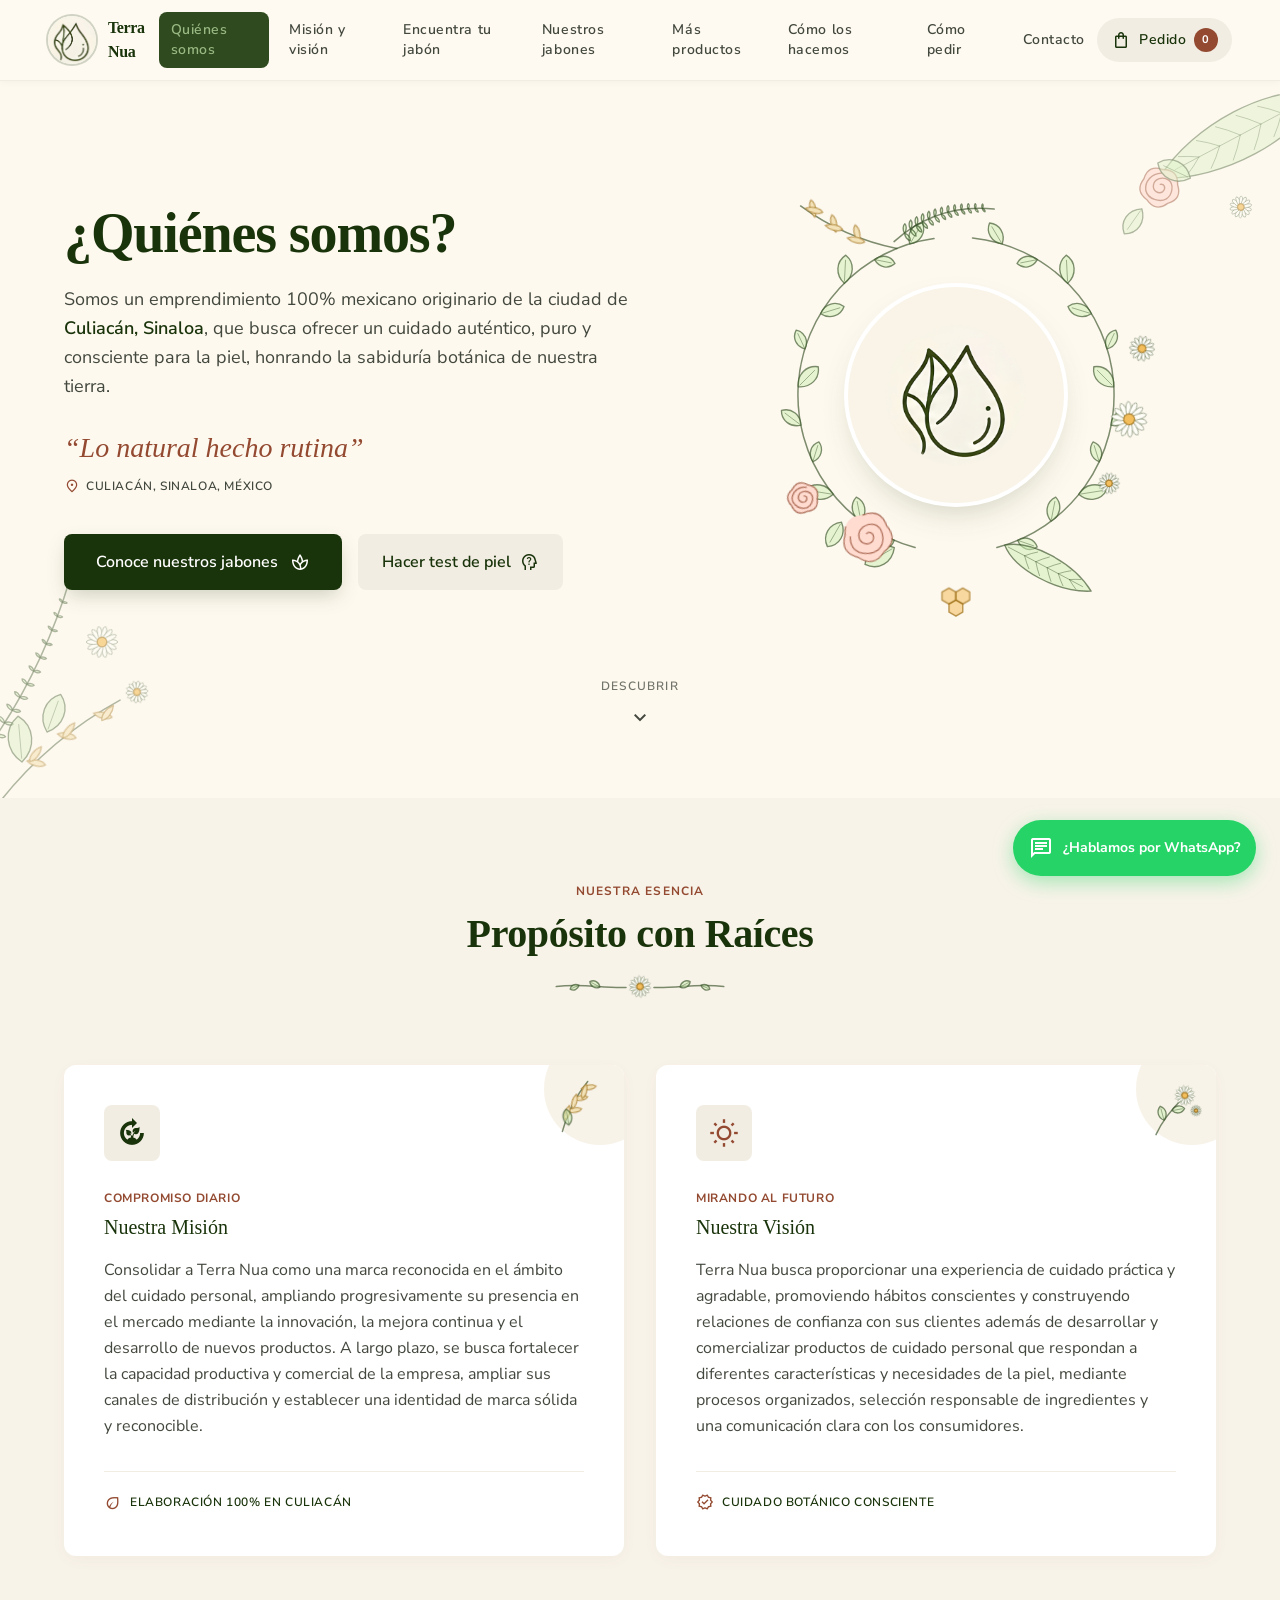
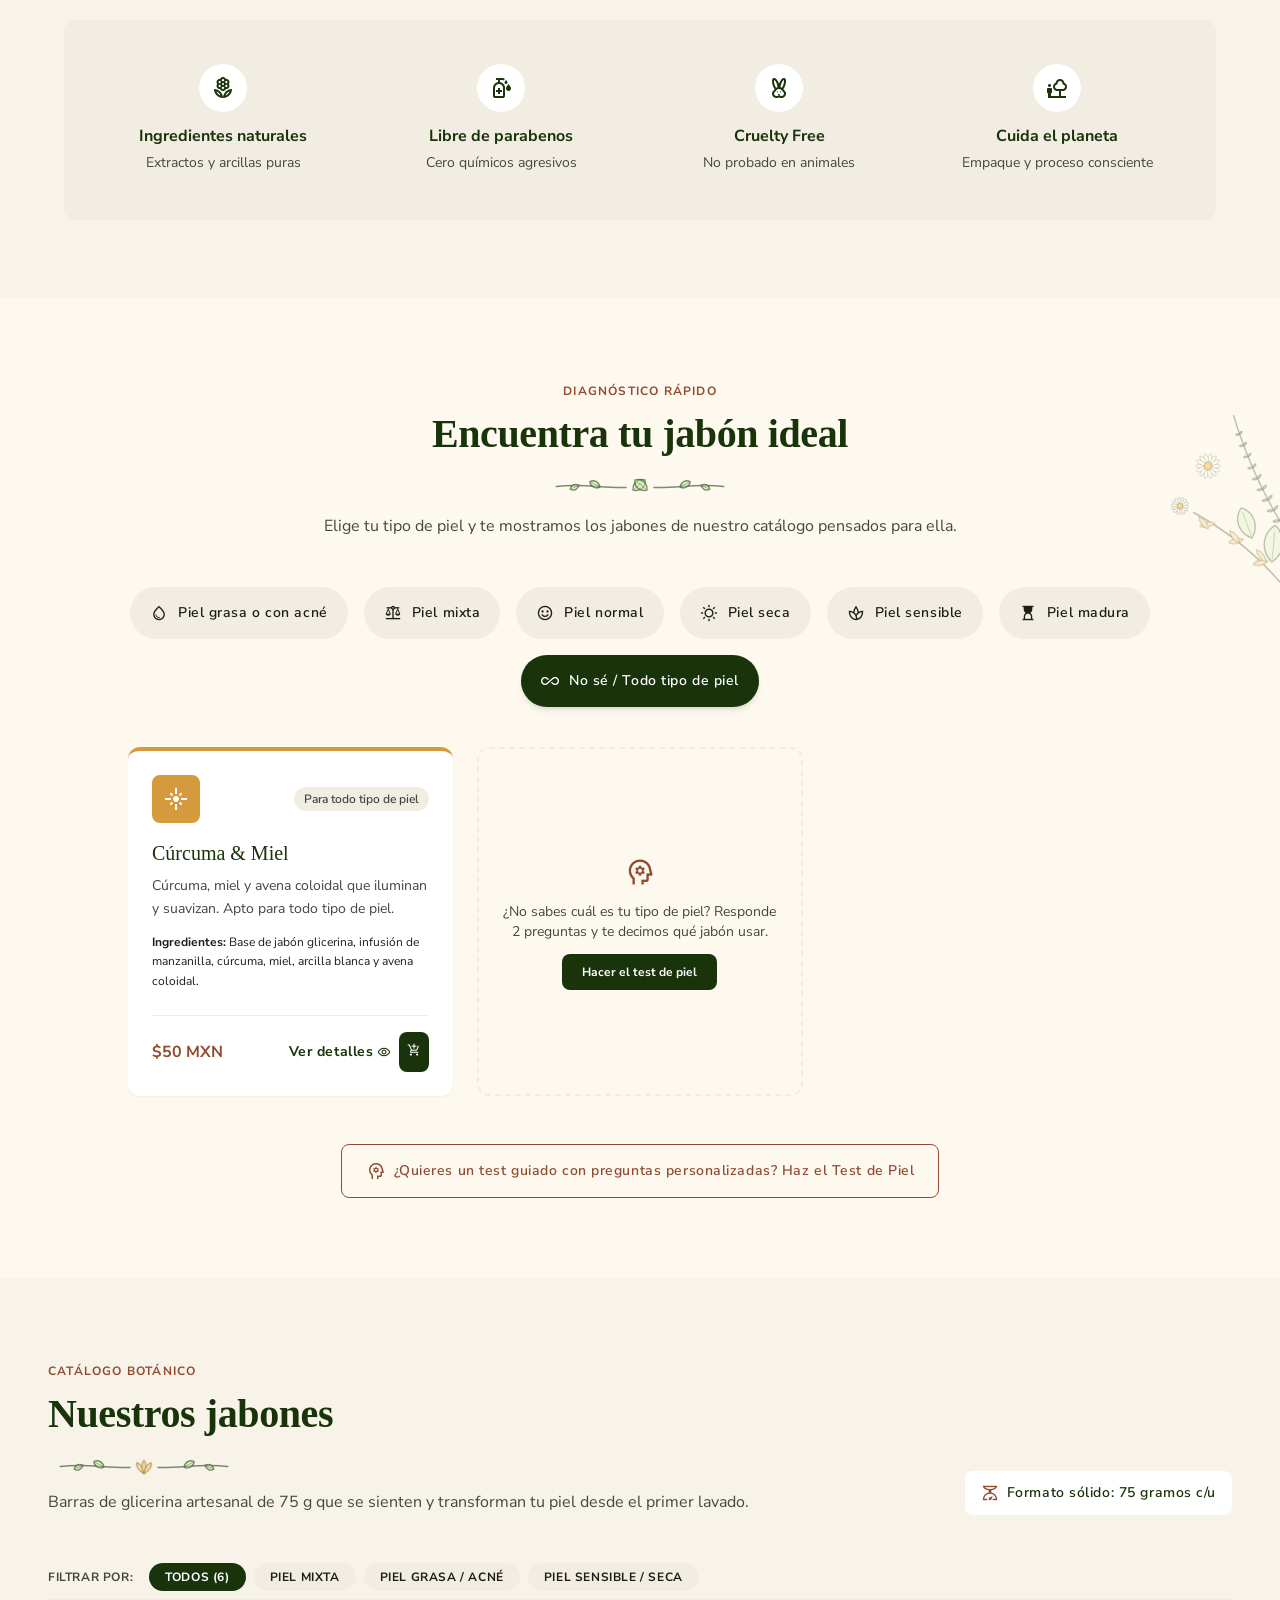
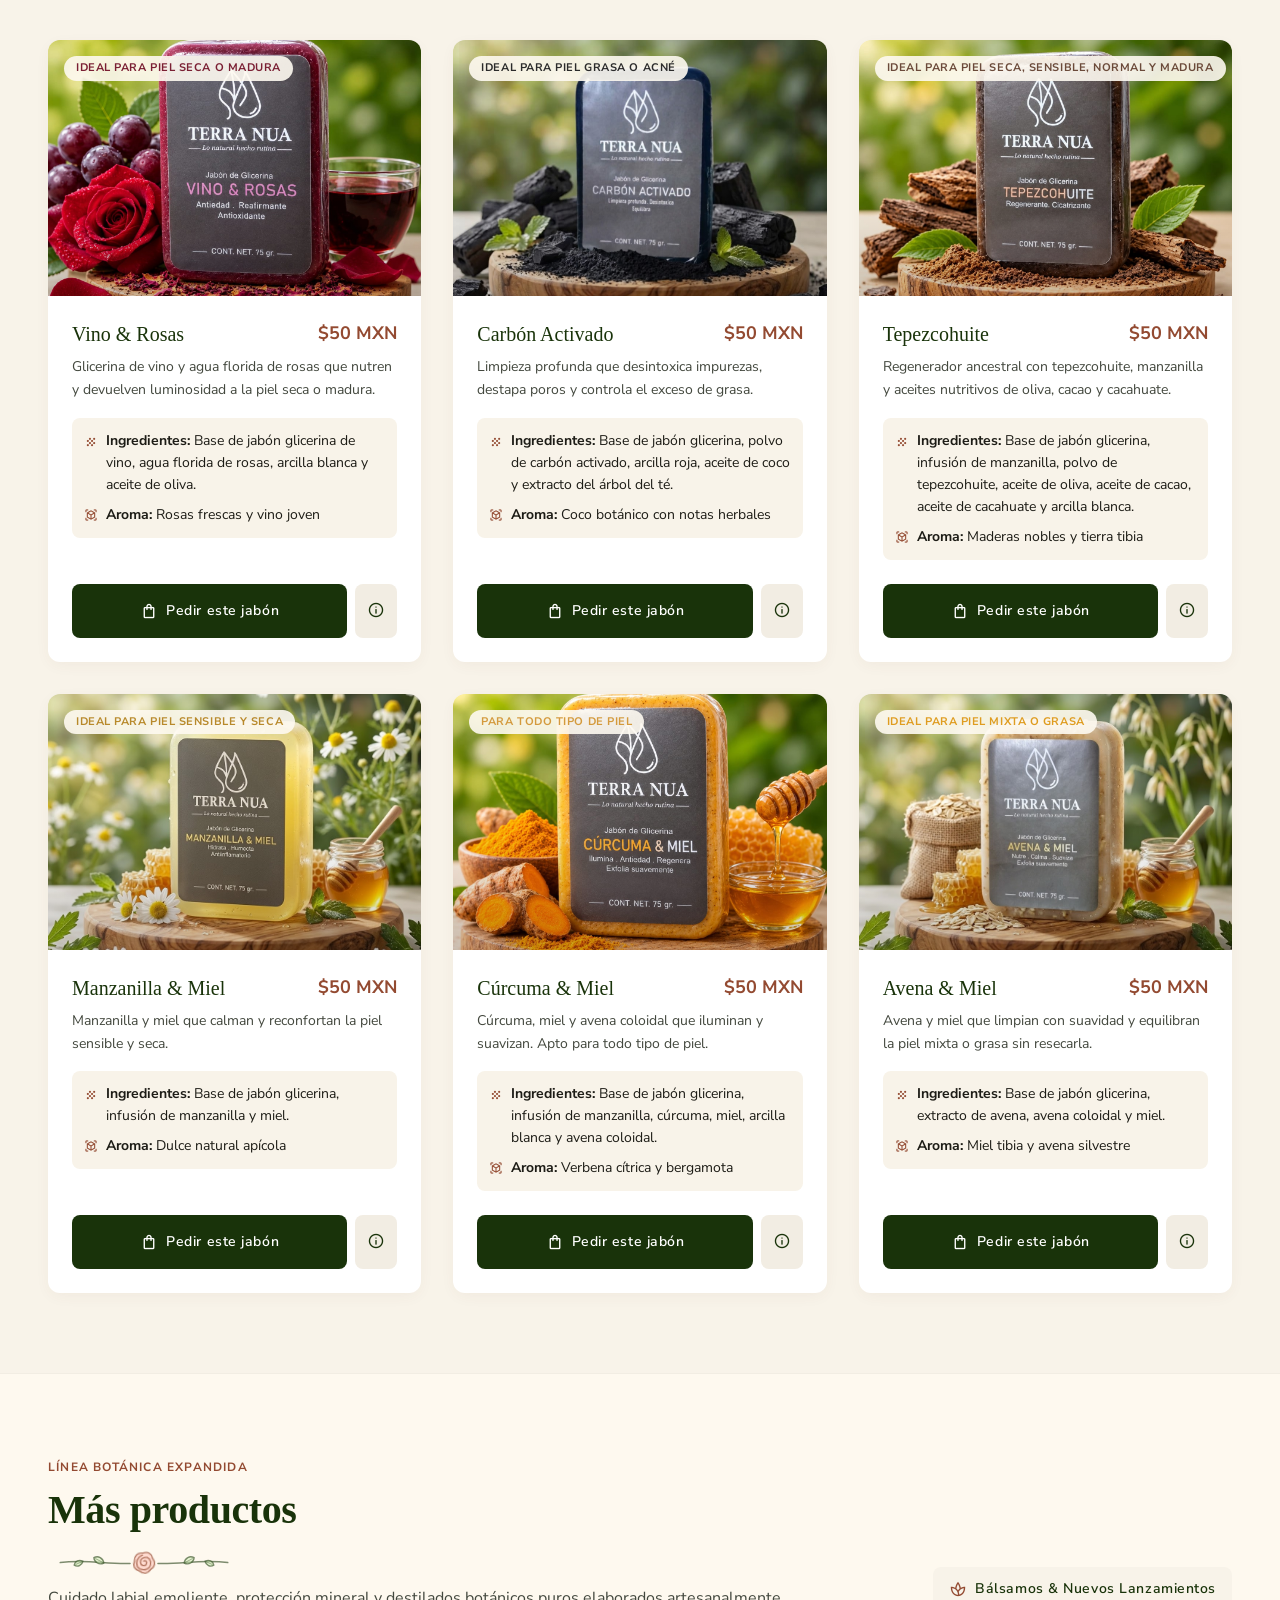
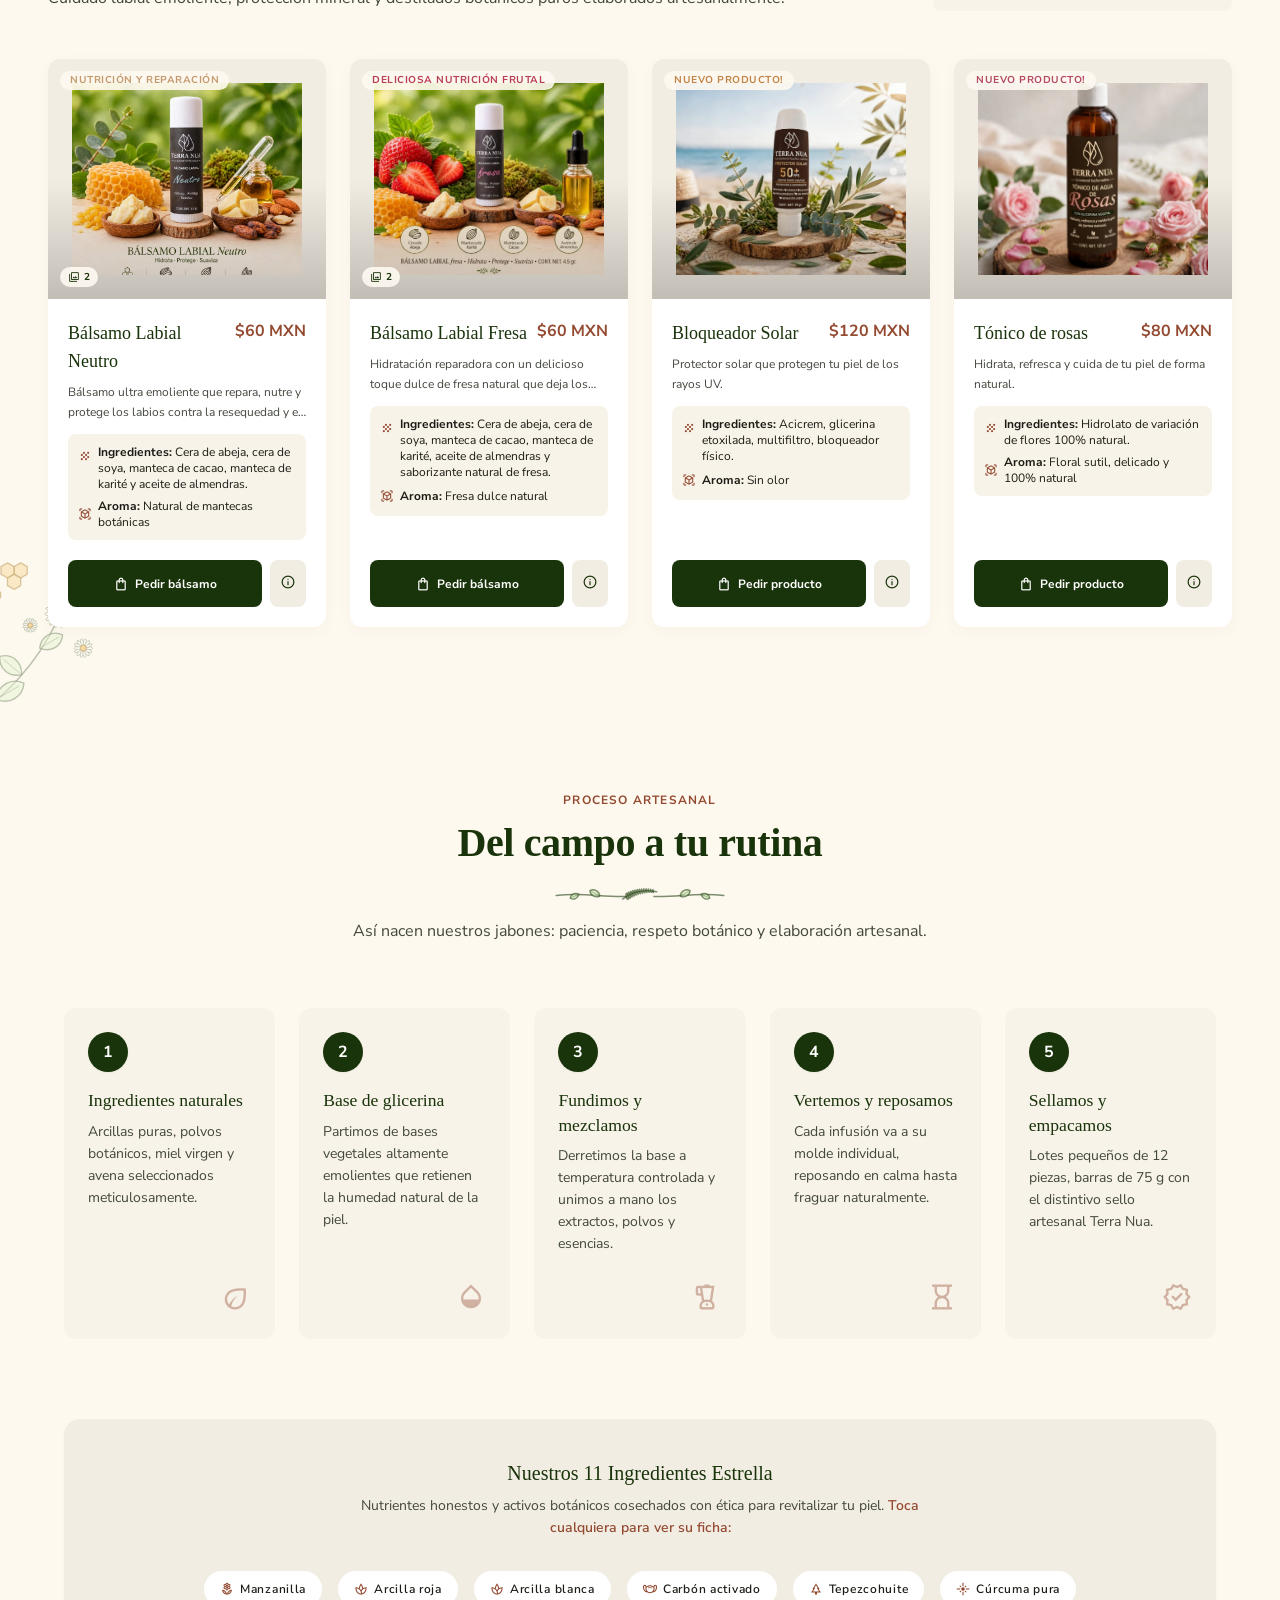
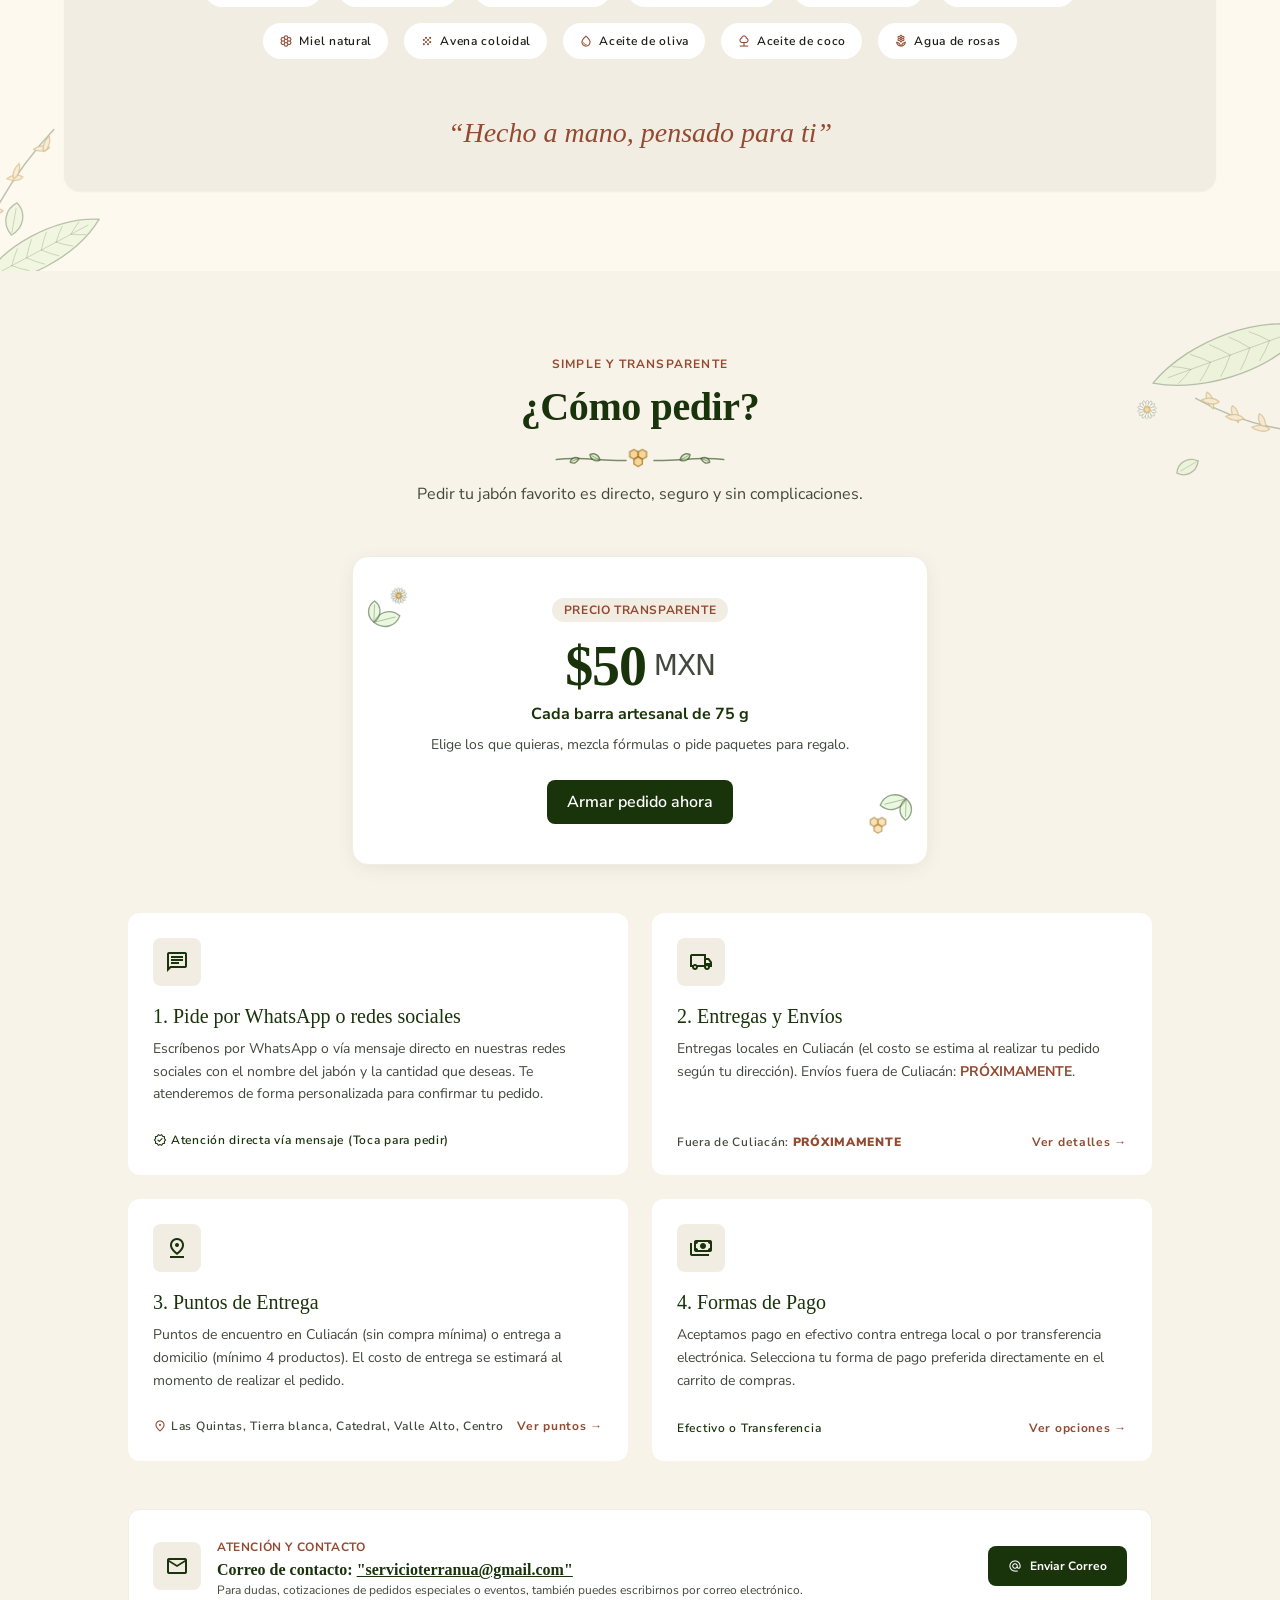
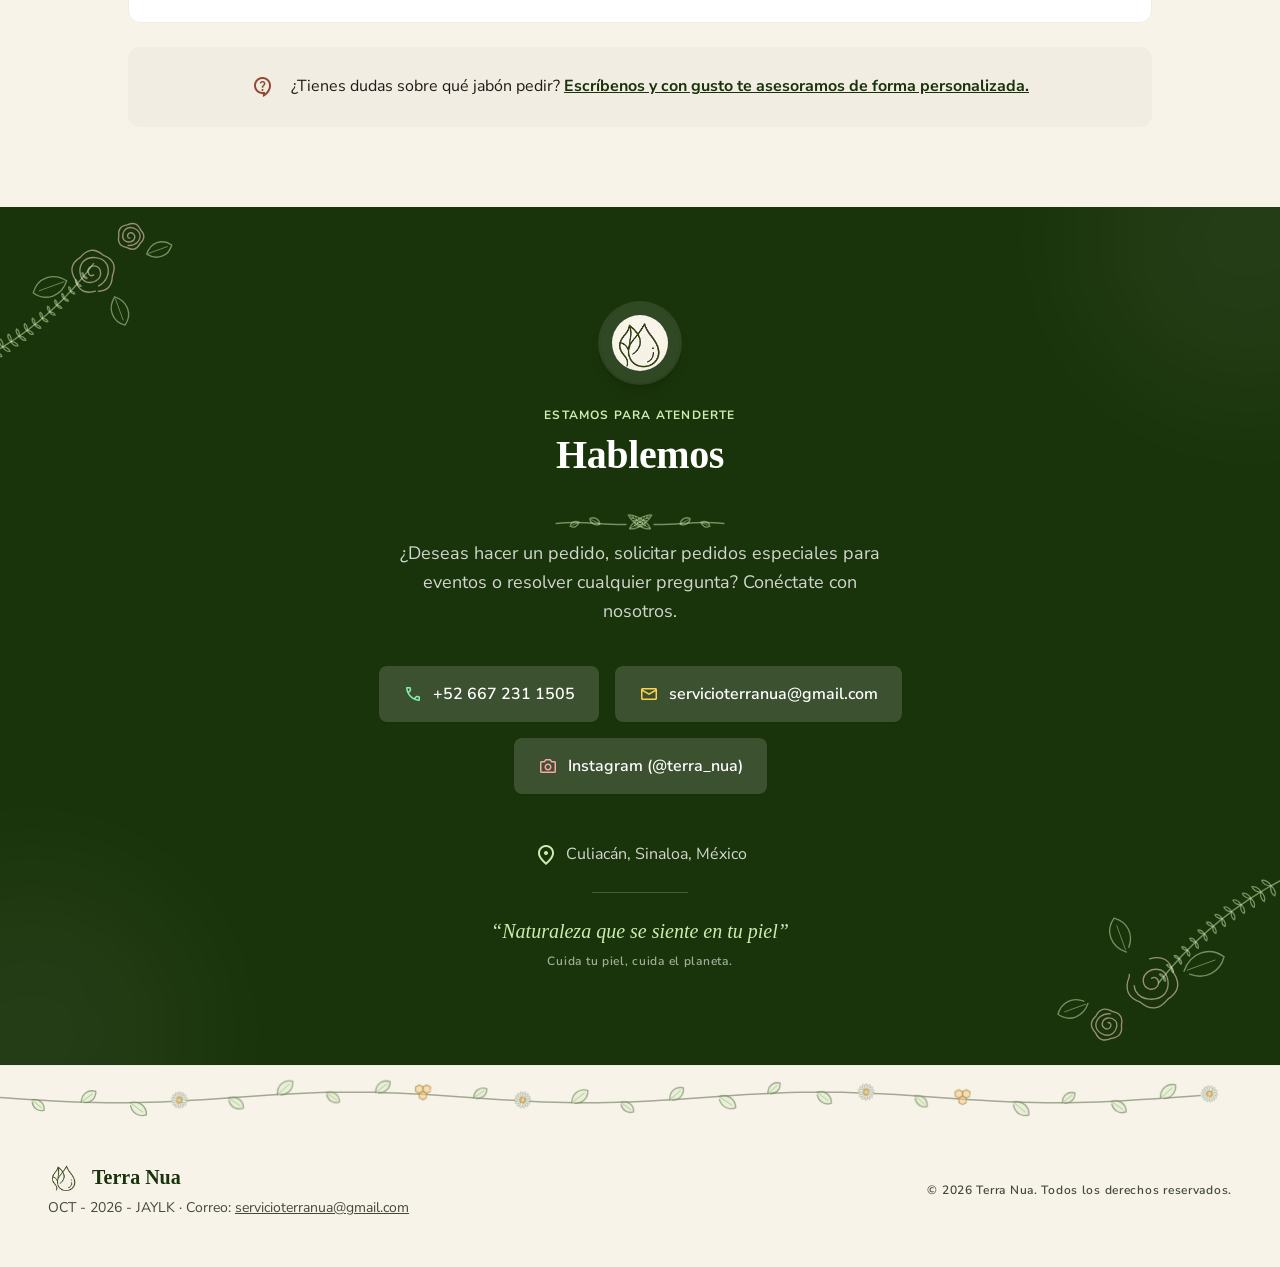
==== commit 71945888: "Lanza el Bloqueador Solar y el Tónico de rosas Actualización exportada desde el panel de administrad" ====
--- a/index.html
+++ b/index.html
@@ -1648,285 +1648,293 @@
        BASE DE DATOS DE PRODUCTOS BOTÁNICOS TERRA NUA
        ============================================================ */
     const DEFAULT_SOAPS = {
-      "vino": {
-        "id": "vino",
-        "name": "Vino & Rosas",
-        "badge": "Ideal para piel seca o madura",
-        "price": 50,
-        "color": "#7A1F33",
-        "icon": "wine_bar",
-        "category": "sensible",
-        "image": "img/productos/vino-rosas.jpg",
-        "shortDesc": "Glicerina de vino y agua florida de rosas que nutren y devuelven luminosidad a la piel seca o madura.",
-        "fullDesc": "Un ritual antioxidante para la piel que pide nutrición. La glicerina de vino aporta antioxidantes naturales, el agua florida de rosas tonifica y refresca, la arcilla blanca limpia con suavidad sin resecar y el aceite de oliva deja la piel suave y nutrida.",
-        "ingredients": "Base de jabón glicerina de vino, agua florida de rosas, arcilla blanca y aceite de oliva.",
-        "aroma": "Rosas frescas y vino joven",
-        "skinTypes": [
-          "seca",
-          "madura"
-        ],
-        "properties": [
-          "Antioxidante natural",
-          "Nutre la piel seca",
-          "Limpieza suave sin resecar",
-          "Ideal para piel madura"
-        ],
-        "paused": false,
-        "isGraphic": false
-      },
-      "carbon": {
-        "id": "carbon",
-        "name": "Carbón Activado",
-        "badge": "Ideal para piel grasa o acné",
-        "price": 50,
-        "color": "#2b2b2b",
-        "icon": "masks",
-        "category": "grasa",
-        "image": "img/productos/carbon-activado.jpg",
-        "shortDesc": "Limpieza profunda que desintoxica impurezas, destapa poros y controla el exceso de grasa.",
-        "fullDesc": "La barra purificante. El polvo de carbón activado atrapa impurezas y el exceso de grasa, la arcilla roja limpia los poros a profundidad y el extracto del árbol del té ayuda a calmar los brotes, mientras el aceite de coco evita que la piel se reseque.",
-        "ingredients": "Base de jabón glicerina, polvo de carbón activado, arcilla roja, aceite de coco y extracto del árbol del té.",
-        "aroma": "Coco botánico con notas herbales",
-        "skinTypes": [
-          "grasa"
-        ],
-        "properties": [
-          "Absorbe el exceso de sebo",
-          "Efecto mate duradero",
-          "Acción antibacteriana natural",
-          "Descongestiona poros dilatados"
-        ],
-        "paused": false,
-        "isGraphic": false
-      },
-      "tepezcohuite": {
-        "id": "tepezcohuite",
-        "name": "Tepezcohuite",
-        "badge": "Ideal para piel seca, sensible, normal y madura",
-        "price": 50,
-        "color": "#6B4A3A",
-        "icon": "park",
-        "category": "sensible",
-        "isGraphic": false,
-        "graphicBg": "#6B4A3A",
-        "shortDesc": "Regenerador ancestral con tepezcohuite, manzanilla y aceites nutritivos de oliva, cacao y cacahuate.",
-        "fullDesc": "Conocido como el \"árbol de la piel\" en la herbolaria tradicional de México. El polvo de tepezcohuite se usa tradicionalmente para ayudar a la piel a recuperarse de marcas; la infusión de manzanilla calma, los aceites de oliva, cacao y cacahuate nutren, y la arcilla blanca limpia con suavidad. Contiene cacahuate: no lo uses si tienes alergia.",
-        "ingredients": "Base de jabón glicerina, infusión de manzanilla, polvo de tepezcohuite, aceite de oliva, aceite de cacao, aceite de cacahuate y arcilla blanca.",
-        "aroma": "Maderas nobles y tierra tibia",
-        "skinTypes": [
-          "seca",
-          "sensible",
-          "normal",
-          "madura"
-        ],
-        "properties": [
-          "Ayuda a la piel a recuperarse de marcas",
-          "Nutre con aceites de oliva, cacao y cacahuate",
-          "Calma con manzanilla",
-          "Ideal para piel seca, sensible y madura"
-        ],
-        "paused": false,
-        "image": "img/productos/tepezcohuite.jpg"
-      },
-      "miel": {
-        "id": "miel",
-        "name": "Manzanilla & Miel",
-        "badge": "Ideal para piel sensible y seca",
-        "price": 50,
-        "color": "#B8892B",
-        "icon": "hive",
-        "category": "sensible",
-        "isGraphic": false,
-        "graphicBg": "#B8892B",
-        "shortDesc": "Manzanilla y miel que calman y reconfortan la piel sensible y seca.",
-        "fullDesc": "Formulado para las pieles más delicadas. La infusión de manzanilla ayuda a calmar la irritación y las rojeces, mientras la miel actúa como humectante natural que retiene la hidratación y deja la piel suave y reconfortada.",
-        "ingredients": "Base de jabón glicerina, infusión de manzanilla y miel.",
-        "aroma": "Dulce natural apícola",
-        "skinTypes": [
-          "sensible",
-          "seca"
-        ],
-        "properties": [
-          "Calma la irritación y las rojeces",
-          "Humectación natural con miel",
-          "Alivia la tirantez",
-          "Ultra suave para piel sensible"
-        ],
-        "paused": false,
-        "image": "img/productos/manzanilla-miel.jpg"
-      },
-      "curcuma": {
-        "id": "curcuma",
-        "name": "Cúrcuma & Miel",
-        "badge": "Para todo tipo de piel",
-        "price": 50,
-        "color": "#D49A3D",
-        "icon": "flare",
-        "category": "mixta",
-        "image": "img/productos/curcuma-miel.jpg",
-        "shortDesc": "Cúrcuma, miel y avena coloidal que iluminan y suavizan. Apto para todo tipo de piel.",
-        "fullDesc": "Una barra dorada para el uso diario. La cúrcuma ayuda a unificar el tono y dar luminosidad, la infusión de manzanilla calma, la miel hidrata, la arcilla blanca limpia con suavidad y la avena coloidal deja la piel tersa. Su fórmula equilibrada es apta para todo tipo de piel.",
-        "ingredients": "Base de jabón glicerina, infusión de manzanilla, cúrcuma, miel, arcilla blanca y avena coloidal.",
-        "aroma": "Verbena cítrica y bergamota",
-        "skinTypes": [
-          "todo"
-        ],
-        "properties": [
-          "Unifica el tono",
-          "Luminosidad natural",
-          "Calma con manzanilla",
-          "Apto para todo tipo de piel"
-        ],
-        "paused": false,
-        "isGraphic": false
-      },
-      "avena": {
-        "id": "avena",
-        "name": "Avena & Miel",
-        "badge": "Ideal para piel mixta o grasa",
-        "price": 50,
-        "color": "#df9c20",
-        "icon": "grain",
-        "category": "mixta",
-        "image": "img/productos/avena-miel.jpg",
-        "shortDesc": "Avena y miel que limpian con suavidad y equilibran la piel mixta o grasa sin resecarla.",
-        "fullDesc": "Una limpieza equilibrada para el día a día. El extracto de avena y la avena coloidal exfolian de forma muy suave y ayudan a retirar el exceso de grasa sin resecar, mientras la miel mantiene la hidratación para dejar la piel fresca y suave.",
-        "ingredients": "Base de jabón glicerina, extracto de avena, avena coloidal y miel.",
-        "aroma": "Miel tibia y avena silvestre",
-        "skinTypes": [
-          "mixta",
-          "grasa"
-        ],
-        "properties": [
-          "Exfoliación suave",
-          "Equilibra sin resecar",
-          "Hidratación con miel",
-          "Ideal para piel mixta o grasa"
-        ],
-        "paused": false,
-        "isGraphic": false
-      },
-      "balsamo-neutro": {
-        "id": "balsamo-neutro",
-        "name": "Bálsamo Labial Neutro",
-        "badge": "Nutrición y Reparación",
-        "price": 60,
-        "color": "#C49A6C",
-        "icon": "spa",
-        "category": "balsamo",
-        "isGraphic": false,
-        "graphicBg": "#C49A6C",
-        "image": "img/productos/balsamo-neutro.jpg",
-        "shortDesc": "Bálsamo ultra emoliente que repara, nutre y protege los labios contra la resequedad y el clima.",
-        "fullDesc": "Formulado artesanalmente con mantecas y ceras botánicas puras para brindar un cuidado intensivo y reconfortante a la piel delicada de los labios. La sinergia de manteca de karité y manteca de cacao nutre en profundidad, mientras las ceras de abeja y soya sellan la humedad creando una barrera protectora flexible y no pegajosa.",
-        "ingredients": "Cera de abeja, cera de soya, manteca de cacao, manteca de karité y aceite de almendras.",
-        "aroma": "Natural de mantecas botánicas",
-        "skinTypes": [
-          "todo",
-          "sensible",
-          "seca"
-        ],
-        "properties": [
-          "Ultra nutritivo y reparador",
-          "Sella la humedad sin sensación pegajosa",
-          "100% ingredientes naturales botánicos",
-          "Protección contra la resequedad y el viento"
-        ],
-        "paused": false,
-        "image2": "img/productos/balsamos-juntos.jpg"
-      },
-      "balsamo-fresa": {
-        "id": "balsamo-fresa",
-        "name": "Bálsamo Labial Fresa",
-        "badge": "Deliciosa Nutrición Frutal",
-        "price": 60,
-        "color": "#B93F56",
-        "icon": "favorite",
-        "category": "balsamo",
-        "isGraphic": false,
-        "graphicBg": "#B93F56",
-        "image": "img/productos/balsamo-fresa.jpg",
-        "shortDesc": "Hidratación reparadora con un delicioso toque dulce de fresa natural que deja los labios suaves y tersos.",
-        "fullDesc": "Un ritual dulce y reconfortante para tus labios. Enriquecido con mantecas vegetales ultra emolientes, ceras puras de abeja y soya, aceite de almendras y un delicioso saborizante natural de fresa. Calma la resequedad, restaura la elasticidad dérmica y aporta un brillo satinado saludable.",
-        "ingredients": "Cera de abeja, cera de soya, manteca de cacao, manteca de karité, aceite de almendras y saborizante natural de fresa.",
-        "aroma": "Fresa dulce natural",
-        "skinTypes": [
-          "todo",
-          "mixta",
-          "seca"
-        ],
-        "properties": [
-          "Saborizante e infusión natural de fresa",
-          "Restaura y suaviza labios secos o partidos",
-          "Mantecas de cacao y karité de alta pureza",
-          "Brillo satinado natural no pegajoso"
-        ],
-        "paused": false,
-        "image2": "img/productos/balsamos-juntos.jpg"
-      },
-      "bloqueador": {
-        "id": "bloqueador",
-        "name": "Bloqueador Solar",
-        "badge": "Próximamente",
-        "price": 50,
-        "color": "#C28448",
-        "icon": "sunny",
-        "category": "mas-productos",
-        "isUpcoming": true,
-        "paused": true,
-        "isGraphic": false,
-        "graphicBg": "#C28448",
-        "image": "img/productos/bloqueador-solar.jpg",
-        "shortDesc": "Pantalla solar mineral con óxido de zinc no-nano y mantecas botánicas que protegen tu piel de los rayos UV.",
-        "fullDesc": "Protección solar mineral, biodegradable y respetuosa con tu piel. Crear una barrera física protectora que no deja residuo blanco excesivo ni obstruye los poros.",
-        "ingredients": "Proximamente",
-        "aroma": "Cálido y botánico con notas de karité",
-        "skinTypes": [
-          "todo",
-          "sensible",
-          "mixta",
-          "seca"
-        ],
-        "properties": [
-          "Filtro físico 100% mineral no-nano",
-          "Protección UVA/UVB biodegradable",
-          "Resistente al agua y al sudor leve",
-          "Nutrición antioxidante contra fotoenvejecimiento"
-        ],
-        "presentation": "Lanzamiento próximamente en formato sólido / crema botánica"
-      },
-      "agua-rosas-prod": {
-        "id": "agua-rosas-prod",
-        "name": "Agua de Rosas Pura",
-        "badge": "Próximamente",
-        "price": 50,
-        "color": "#B34A64",
-        "icon": "water_drop",
-        "category": "mas-productos",
-        "isUpcoming": true,
-        "paused": true,
-        "isGraphic": false,
-        "graphicBg": "#B34A64",
-        "image": "img/productos/agua-de-rosas.jpg",
-        "shortDesc": "Hidrolato puro de pétalos frescos de rosa obtenido por destilación al vapor. Equilibra el pH, tonifica y calma.",
-        "fullDesc": "Actúa como el tónico perfecto post-limpieza facial: equilibra el manto ácido natural, desinflama rojeces, cierra poros suavemente y prepara el cutis para absorber al máximo los nutrientes de tus aceites y bálsamos.",
-        "ingredients": "100% pétalos frescos de rosa.",
-        "aroma": "Floral sutil, delicado y 100% natural",
-        "skinTypes": [
-          "todo",
-          "sensible",
-          "seca",
-          "mixta"
-        ],
-        "properties": [
-          "Tónico facial equilibrante de pH",
-          "Desinflama y calma rojeces al instante",
-          "Hidratación ligera y refrescante",
-          "Libre de alcohol y fragancias sintéticas"
-        ],
-        "presentation": "Lanzamiento próximamente en botella de vidrio ámbar con atomizador"
-      }
-    };
+  "vino": {
+    "id": "vino",
+    "name": "Vino & Rosas",
+    "badge": "Ideal para piel seca o madura",
+    "price": 50,
+    "color": "#7A1F33",
+    "icon": "wine_bar",
+    "category": "sensible",
+    "image": "img/productos/vino-rosas.jpg",
+    "shortDesc": "Glicerina de vino y agua florida de rosas que nutren y devuelven luminosidad a la piel seca o madura.",
+    "fullDesc": "Un ritual antioxidante para la piel que pide nutrición. La glicerina de vino aporta antioxidantes naturales, el agua florida de rosas tonifica y refresca, la arcilla blanca limpia con suavidad sin resecar y el aceite de oliva deja la piel suave y nutrida.",
+    "ingredients": "Base de jabón glicerina de vino, agua florida de rosas, arcilla blanca y aceite de oliva.",
+    "aroma": "Rosas frescas y vino joven",
+    "skinTypes": [
+      "seca",
+      "madura"
+    ],
+    "properties": [
+      "Antioxidante natural",
+      "Nutre la piel seca",
+      "Limpieza suave sin resecar",
+      "Ideal para piel madura"
+    ],
+    "paused": false,
+    "isGraphic": false
+  },
+  "carbon": {
+    "id": "carbon",
+    "name": "Carbón Activado",
+    "badge": "Ideal para piel grasa o acné",
+    "price": 50,
+    "color": "#2b2b2b",
+    "icon": "masks",
+    "category": "grasa",
+    "image": "img/productos/carbon-activado.jpg",
+    "shortDesc": "Limpieza profunda que desintoxica impurezas, destapa poros y controla el exceso de grasa.",
+    "fullDesc": "La barra purificante. El polvo de carbón activado atrapa impurezas y el exceso de grasa, la arcilla roja limpia los poros a profundidad y el extracto del árbol del té ayuda a calmar los brotes, mientras el aceite de coco evita que la piel se reseque.",
+    "ingredients": "Base de jabón glicerina, polvo de carbón activado, arcilla roja, aceite de coco y extracto del árbol del té.",
+    "aroma": "Coco botánico con notas herbales",
+    "skinTypes": [
+      "grasa"
+    ],
+    "properties": [
+      "Absorbe el exceso de sebo",
+      "Efecto mate duradero",
+      "Acción antibacteriana natural",
+      "Descongestiona poros dilatados"
+    ],
+    "paused": false,
+    "isGraphic": false
+  },
+  "tepezcohuite": {
+    "id": "tepezcohuite",
+    "name": "Tepezcohuite",
+    "badge": "Ideal para piel seca, sensible, normal y madura",
+    "price": 50,
+    "color": "#6B4A3A",
+    "icon": "park",
+    "category": "sensible",
+    "isGraphic": false,
+    "graphicBg": "#6B4A3A",
+    "shortDesc": "Regenerador ancestral con tepezcohuite, manzanilla y aceites nutritivos de oliva, cacao y cacahuate.",
+    "fullDesc": "Conocido como el \"árbol de la piel\" en la herbolaria tradicional de México. El polvo de tepezcohuite se usa tradicionalmente para ayudar a la piel a recuperarse de marcas; la infusión de manzanilla calma, los aceites de oliva, cacao y cacahuate nutren, y la arcilla blanca limpia con suavidad. Contiene cacahuate: no lo uses si tienes alergia.",
+    "ingredients": "Base de jabón glicerina, infusión de manzanilla, polvo de tepezcohuite, aceite de oliva, aceite de cacao, aceite de cacahuate y arcilla blanca.",
+    "aroma": "Maderas nobles y tierra tibia",
+    "skinTypes": [
+      "seca",
+      "sensible",
+      "normal",
+      "madura"
+    ],
+    "properties": [
+      "Ayuda a la piel a recuperarse de marcas",
+      "Nutre con aceites de oliva, cacao y cacahuate",
+      "Calma con manzanilla",
+      "Ideal para piel seca, sensible y madura"
+    ],
+    "paused": false,
+    "image": "img/productos/tepezcohuite.jpg"
+  },
+  "miel": {
+    "id": "miel",
+    "name": "Manzanilla & Miel",
+    "badge": "Ideal para piel sensible y seca",
+    "price": 50,
+    "color": "#B8892B",
+    "icon": "hive",
+    "category": "sensible",
+    "isGraphic": false,
+    "graphicBg": "#B8892B",
+    "shortDesc": "Manzanilla y miel que calman y reconfortan la piel sensible y seca.",
+    "fullDesc": "Formulado para las pieles más delicadas. La infusión de manzanilla ayuda a calmar la irritación y las rojeces, mientras la miel actúa como humectante natural que retiene la hidratación y deja la piel suave y reconfortada.",
+    "ingredients": "Base de jabón glicerina, infusión de manzanilla y miel.",
+    "aroma": "Dulce natural apícola",
+    "skinTypes": [
+      "sensible",
+      "seca"
+    ],
+    "properties": [
+      "Calma la irritación y las rojeces",
+      "Humectación natural con miel",
+      "Alivia la tirantez",
+      "Ultra suave para piel sensible"
+    ],
+    "paused": false,
+    "image": "img/productos/manzanilla-miel.jpg"
+  },
+  "curcuma": {
+    "id": "curcuma",
+    "name": "Cúrcuma & Miel",
+    "badge": "Para todo tipo de piel",
+    "price": 50,
+    "color": "#D49A3D",
+    "icon": "flare",
+    "category": "mixta",
+    "image": "img/productos/curcuma-miel.jpg",
+    "shortDesc": "Cúrcuma, miel y avena coloidal que iluminan y suavizan. Apto para todo tipo de piel.",
+    "fullDesc": "Una barra dorada para el uso diario. La cúrcuma ayuda a unificar el tono y dar luminosidad, la infusión de manzanilla calma, la miel hidrata, la arcilla blanca limpia con suavidad y la avena coloidal deja la piel tersa. Su fórmula equilibrada es apta para todo tipo de piel.",
+    "ingredients": "Base de jabón glicerina, infusión de manzanilla, cúrcuma, miel, arcilla blanca y avena coloidal.",
+    "aroma": "Verbena cítrica y bergamota",
+    "skinTypes": [
+      "todo"
+    ],
+    "properties": [
+      "Unifica el tono",
+      "Luminosidad natural",
+      "Calma con manzanilla",
+      "Apto para todo tipo de piel"
+    ],
+    "paused": false,
+    "isGraphic": false
+  },
+  "avena": {
+    "id": "avena",
+    "name": "Avena & Miel",
+    "badge": "Ideal para piel mixta o grasa",
+    "price": 50,
+    "color": "#df9c20",
+    "icon": "grain",
+    "category": "mixta",
+    "image": "img/productos/avena-miel.jpg",
+    "shortDesc": "Avena y miel que limpian con suavidad y equilibran la piel mixta o grasa sin resecarla.",
+    "fullDesc": "Una limpieza equilibrada para el día a día. El extracto de avena y la avena coloidal exfolian de forma muy suave y ayudan a retirar el exceso de grasa sin resecar, mientras la miel mantiene la hidratación para dejar la piel fresca y suave.",
+    "ingredients": "Base de jabón glicerina, extracto de avena, avena coloidal y miel.",
+    "aroma": "Miel tibia y avena silvestre",
+    "skinTypes": [
+      "mixta",
+      "grasa"
+    ],
+    "properties": [
+      "Exfoliación suave",
+      "Equilibra sin resecar",
+      "Hidratación con miel",
+      "Ideal para piel mixta o grasa"
+    ],
+    "paused": false,
+    "isGraphic": false
+  },
+  "balsamo-neutro": {
+    "id": "balsamo-neutro",
+    "name": "Bálsamo Labial Neutro",
+    "badge": "Nutrición y Reparación",
+    "price": 60,
+    "color": "#C49A6C",
+    "icon": "spa",
+    "category": "balsamo",
+    "isGraphic": false,
+    "graphicBg": "#C49A6C",
+    "image": "img/productos/balsamo-neutro.jpg",
+    "shortDesc": "Bálsamo ultra emoliente que repara, nutre y protege los labios contra la resequedad y el clima.",
+    "fullDesc": "Formulado artesanalmente con mantecas y ceras botánicas puras para brindar un cuidado intensivo y reconfortante a la piel delicada de los labios. La sinergia de manteca de karité y manteca de cacao nutre en profundidad, mientras las ceras de abeja y soya sellan la humedad creando una barrera protectora flexible y no pegajosa.",
+    "ingredients": "Cera de abeja, cera de soya, manteca de cacao, manteca de karité y aceite de almendras.",
+    "aroma": "Natural de mantecas botánicas",
+    "skinTypes": [
+      "todo",
+      "sensible",
+      "seca"
+    ],
+    "properties": [
+      "Ultra nutritivo y reparador",
+      "Sella la humedad sin sensación pegajosa",
+      "100% ingredientes naturales botánicos",
+      "Protección contra la resequedad y el viento"
+    ],
+    "paused": false,
+    "image2": "img/productos/balsamos-juntos.jpg"
+  },
+  "balsamo-fresa": {
+    "id": "balsamo-fresa",
+    "name": "Bálsamo Labial Fresa",
+    "badge": "Deliciosa Nutrición Frutal",
+    "price": 60,
+    "color": "#B93F56",
+    "icon": "favorite",
+    "category": "balsamo",
+    "isGraphic": false,
+    "graphicBg": "#B93F56",
+    "image": "img/productos/balsamo-fresa.jpg",
+    "shortDesc": "Hidratación reparadora con un delicioso toque dulce de fresa natural que deja los labios suaves y tersos.",
+    "fullDesc": "Un ritual dulce y reconfortante para tus labios. Enriquecido con mantecas vegetales ultra emolientes, ceras puras de abeja y soya, aceite de almendras y un delicioso saborizante natural de fresa. Calma la resequedad, restaura la elasticidad dérmica y aporta un brillo satinado saludable.",
+    "ingredients": "Cera de abeja, cera de soya, manteca de cacao, manteca de karité, aceite de almendras y saborizante natural de fresa.",
+    "aroma": "Fresa dulce natural",
+    "skinTypes": [
+      "todo",
+      "mixta",
+      "seca"
+    ],
+    "properties": [
+      "Saborizante e infusión natural de fresa",
+      "Restaura y suaviza labios secos o partidos",
+      "Mantecas de cacao y karité de alta pureza",
+      "Brillo satinado natural no pegajoso"
+    ],
+    "paused": false,
+    "image2": "img/productos/balsamos-juntos.jpg"
+  },
+  "bloqueador": {
+    "id": "bloqueador",
+    "name": "Bloqueador Solar",
+    "badge": "Nuevo producto!",
+    "price": 120,
+    "color": "#c28448",
+    "icon": "sunny",
+    "category": "mas-productos",
+    "isUpcoming": false,
+    "paused": false,
+    "isGraphic": false,
+    "graphicBg": "#C28448",
+    "image": "img/productos/bloqueador-solar.jpg",
+    "shortDesc": "Protector solar que protegen tu piel de los rayos UV.",
+    "fullDesc": "Protección solar, biodegradable y respetuosa con tu piel. Crear una barrera física protectora que no deja residuo blanco excesivo ni obstruye los poros.",
+    "ingredients": "Acicrem, glicerina etoxilada, multifiltro, bloqueador físico.",
+    "aroma": "Sin olor",
+    "skinTypes": [
+      "grasa",
+      "mixta",
+      "normal",
+      "seca",
+      "sensible",
+      "madura",
+      "todo"
+    ],
+    "properties": [
+      "Filtro físico 100% mineral no-nano",
+      "Protección UVA/UVB biodegradable",
+      "Resistente al agua y al sudor leve",
+      "Nutrición antioxidante contra fotoenvejecimiento"
+    ],
+    "presentation": "Lanzamiento próximamente en formato sólido / crema botánica",
+    "image2": ""
+  },
+  "agua-rosas-prod": {
+    "id": "agua-rosas-prod",
+    "name": "Tónico de rosas",
+    "badge": "Nuevo producto!",
+    "price": 80,
+    "color": "#b34a64",
+    "icon": "water_drop",
+    "category": "mas-productos",
+    "isUpcoming": false,
+    "paused": false,
+    "isGraphic": false,
+    "graphicBg": "#B34A64",
+    "image": "img/productos/agua-de-rosas.jpg",
+    "shortDesc": "Hidrata, refresca y cuida de tu piel de forma natural.",
+    "fullDesc": "Tónico perfecto para hidratación facial: equilibra el manto ácido natural, desinflama rojeces, cierra poros suavemente y prepara el cutis para absorber al máximo los nutrientes de tus aceites y bálsamos.",
+    "ingredients": "Hidrolato de variación de flores 100% natural.",
+    "aroma": "Floral sutil, delicado y 100% natural",
+    "skinTypes": [
+      "grasa",
+      "mixta",
+      "normal",
+      "seca",
+      "sensible",
+      "madura",
+      "todo"
+    ],
+    "properties": [
+      "Tónico facial equilibrante de pH",
+      "Desinflama y calma rojeces al instante",
+      "Hidratación ligera y refrescante",
+      "Libre de alcohol y fragancias sintéticas"
+    ],
+    "presentation": "Lanzamiento próximamente en botella de vidrio ámbar con atomizador",
+    "image2": ""
+  }
+};
 
     let SOAPS = JSON.parse(JSON.stringify(DEFAULT_SOAPS));
 
@@ -1936,12 +1944,32 @@
                 'mas-productos' → sección "Más productos"
        ============================================================ */
     /*CATEGORIES_START*/const DEFAULT_CATEGORIES = {
-      'mixta': { id: 'mixta', name: 'Piel Mixta', section: 'jabones' },
-      'grasa': { id: 'grasa', name: 'Piel Grasa / Acné', section: 'jabones' },
-      'sensible': { id: 'sensible', name: 'Piel Sensible / Seca', section: 'jabones' },
-      'balsamo': { id: 'balsamo', name: 'Bálsamo Labial', section: 'mas-productos' },
-      'mas-productos': { id: 'mas-productos', name: 'Más Productos (Línea Botánica)', section: 'mas-productos' }
-    };/*CATEGORIES_END*/
+  "mixta": {
+    "id": "mixta",
+    "name": "Piel Mixta",
+    "section": "jabones"
+  },
+  "grasa": {
+    "id": "grasa",
+    "name": "Piel Grasa / Acné",
+    "section": "jabones"
+  },
+  "sensible": {
+    "id": "sensible",
+    "name": "Piel Sensible / Seca",
+    "section": "jabones"
+  },
+  "balsamo": {
+    "id": "balsamo",
+    "name": "Bálsamo Labial",
+    "section": "mas-productos"
+  },
+  "mas-productos": {
+    "id": "mas-productos",
+    "name": "Más Productos (Línea Botánica)",
+    "section": "mas-productos"
+  }
+};/*CATEGORIES_END*/
     // Las categorías originales no se pueden eliminar (sí renombrar)
     const BUILTIN_CATEGORY_IDS = ['mixta', 'grasa', 'sensible', 'balsamo', 'mas-productos'];
     // Las categorías viajan a la nube dentro del mismo catálogo, bajo esta clave
